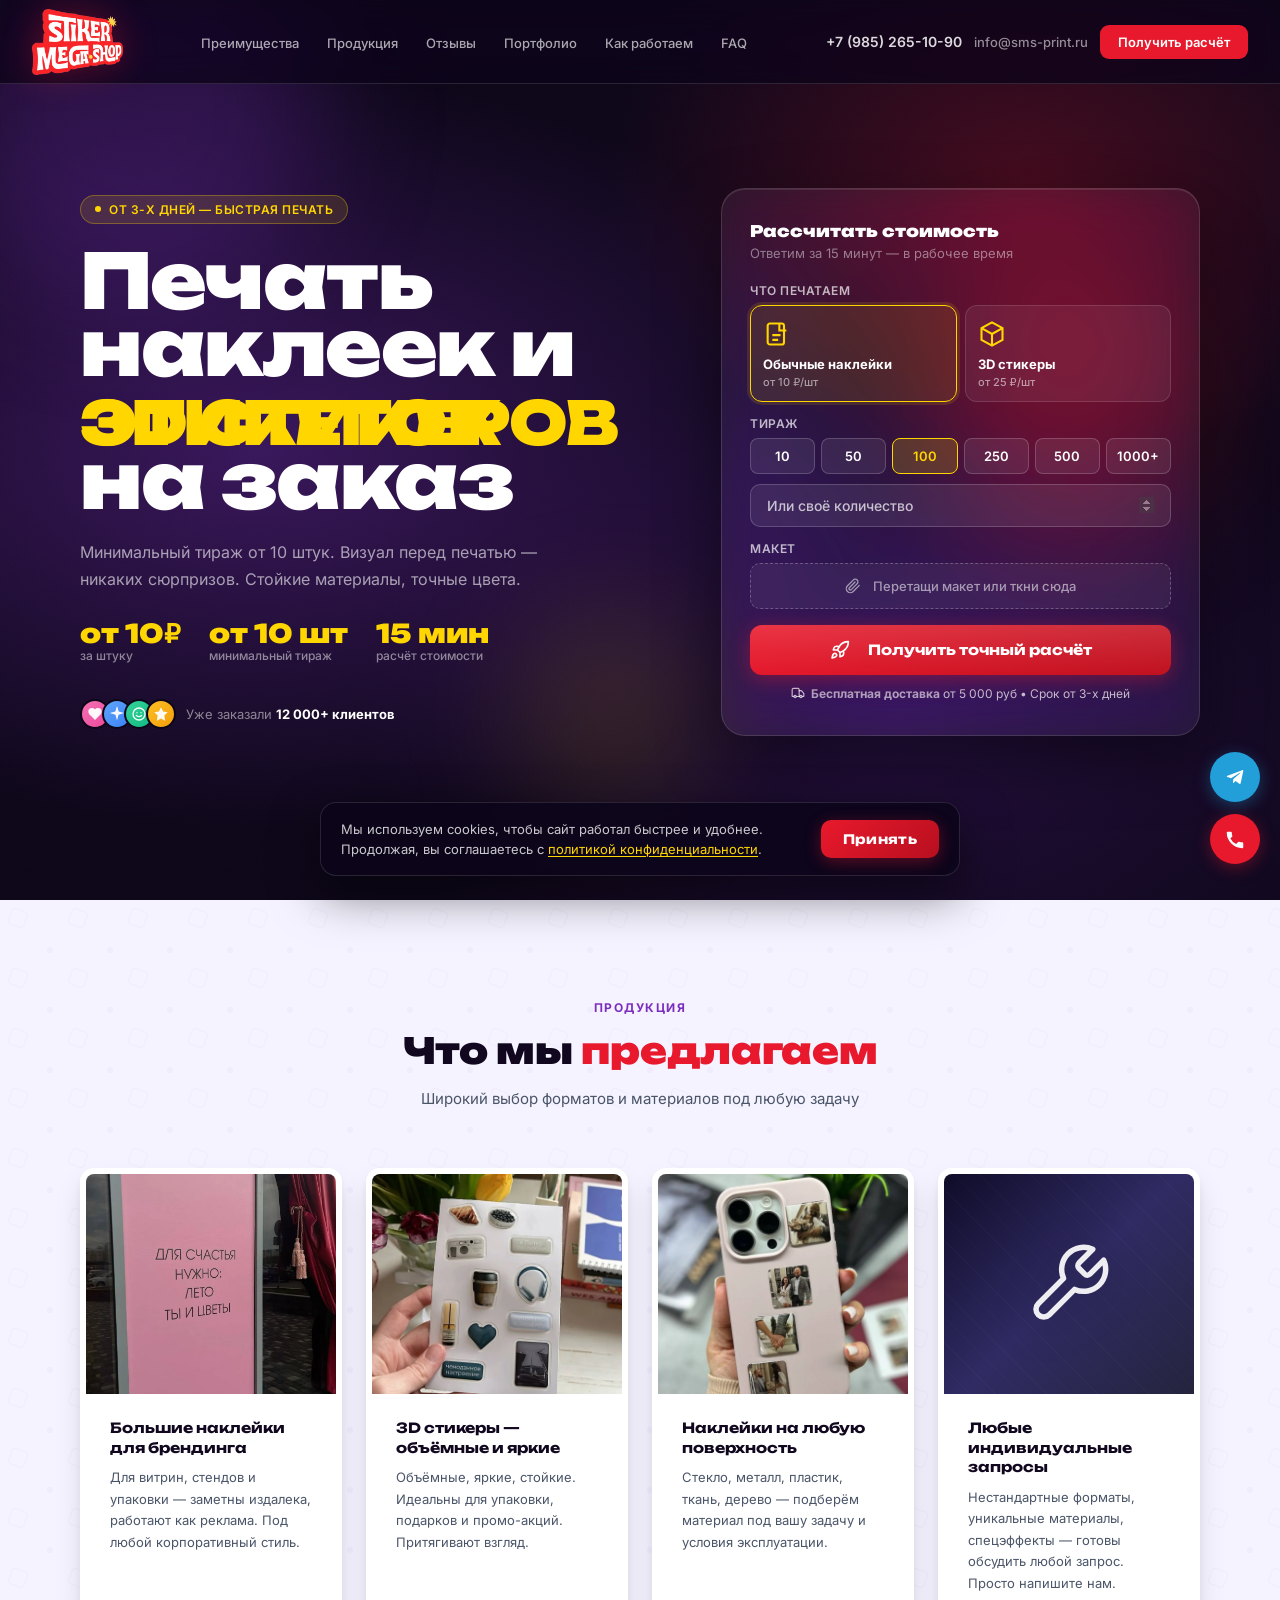
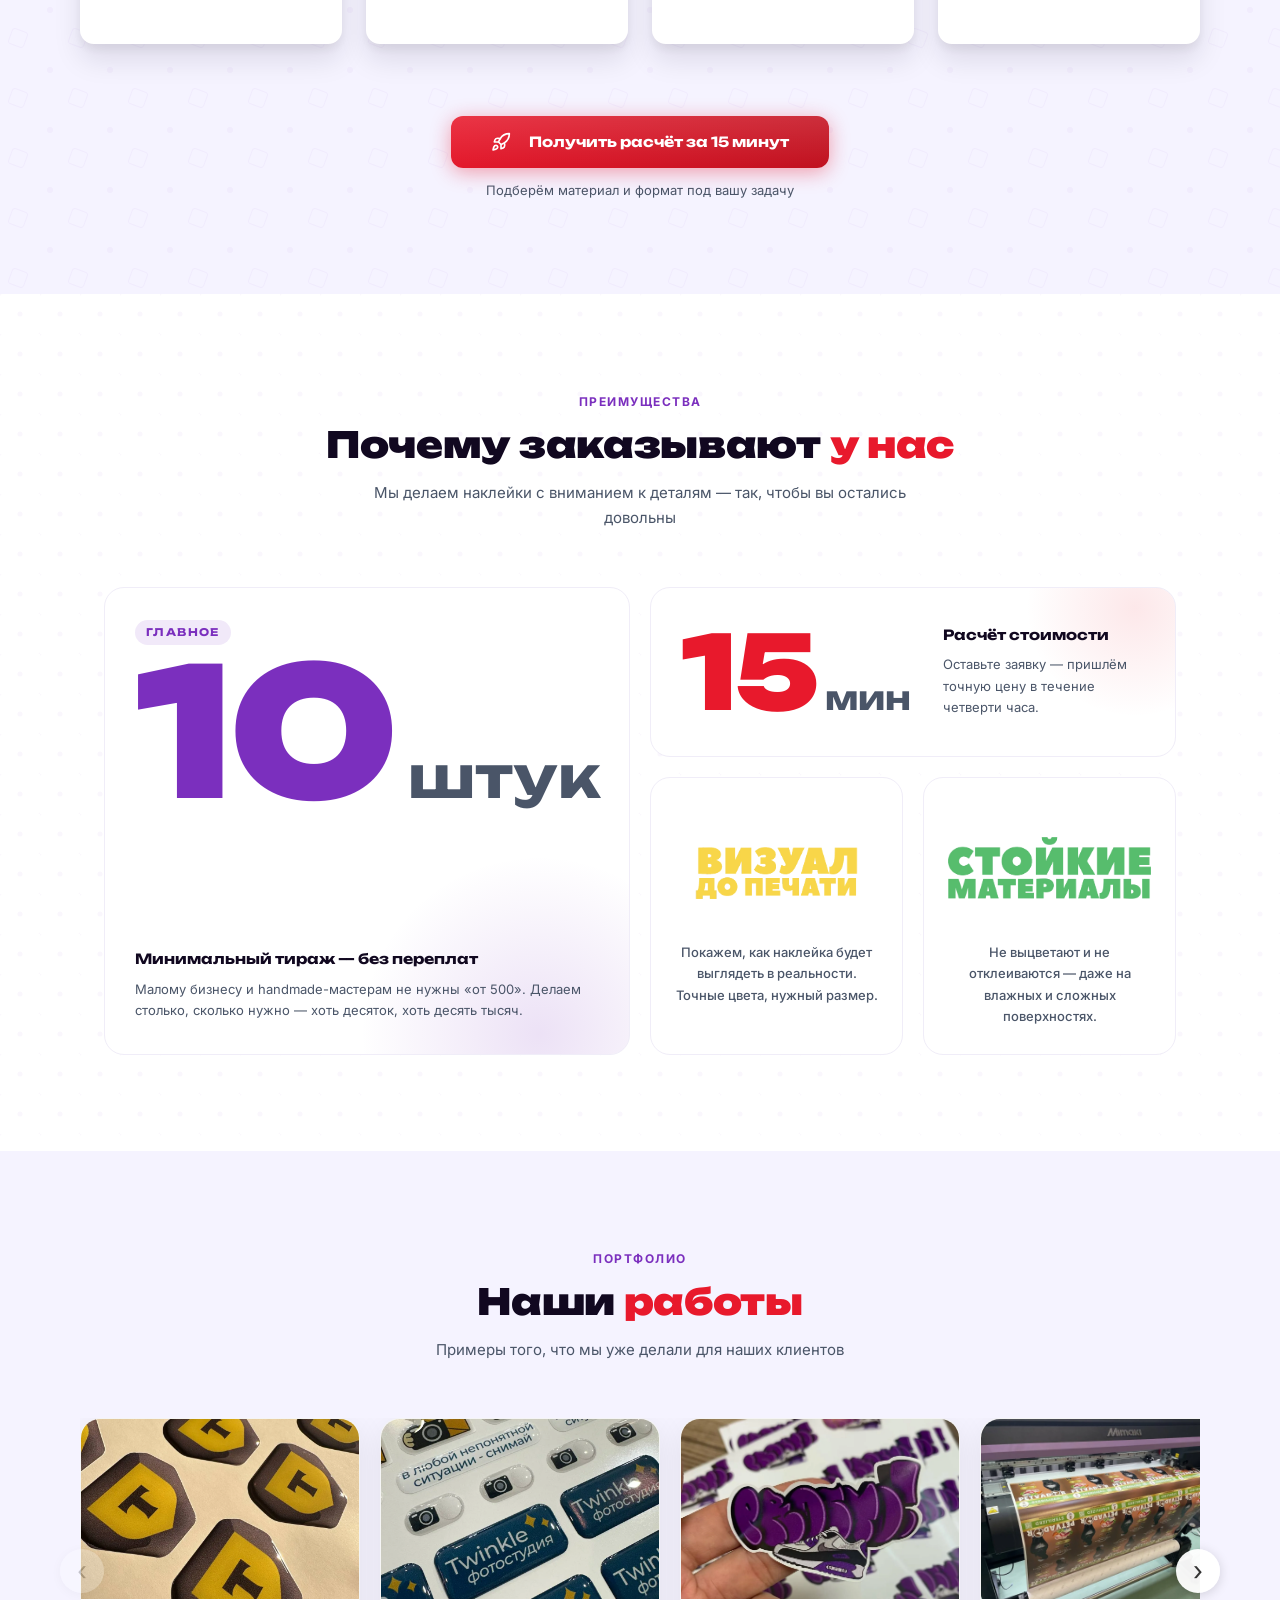
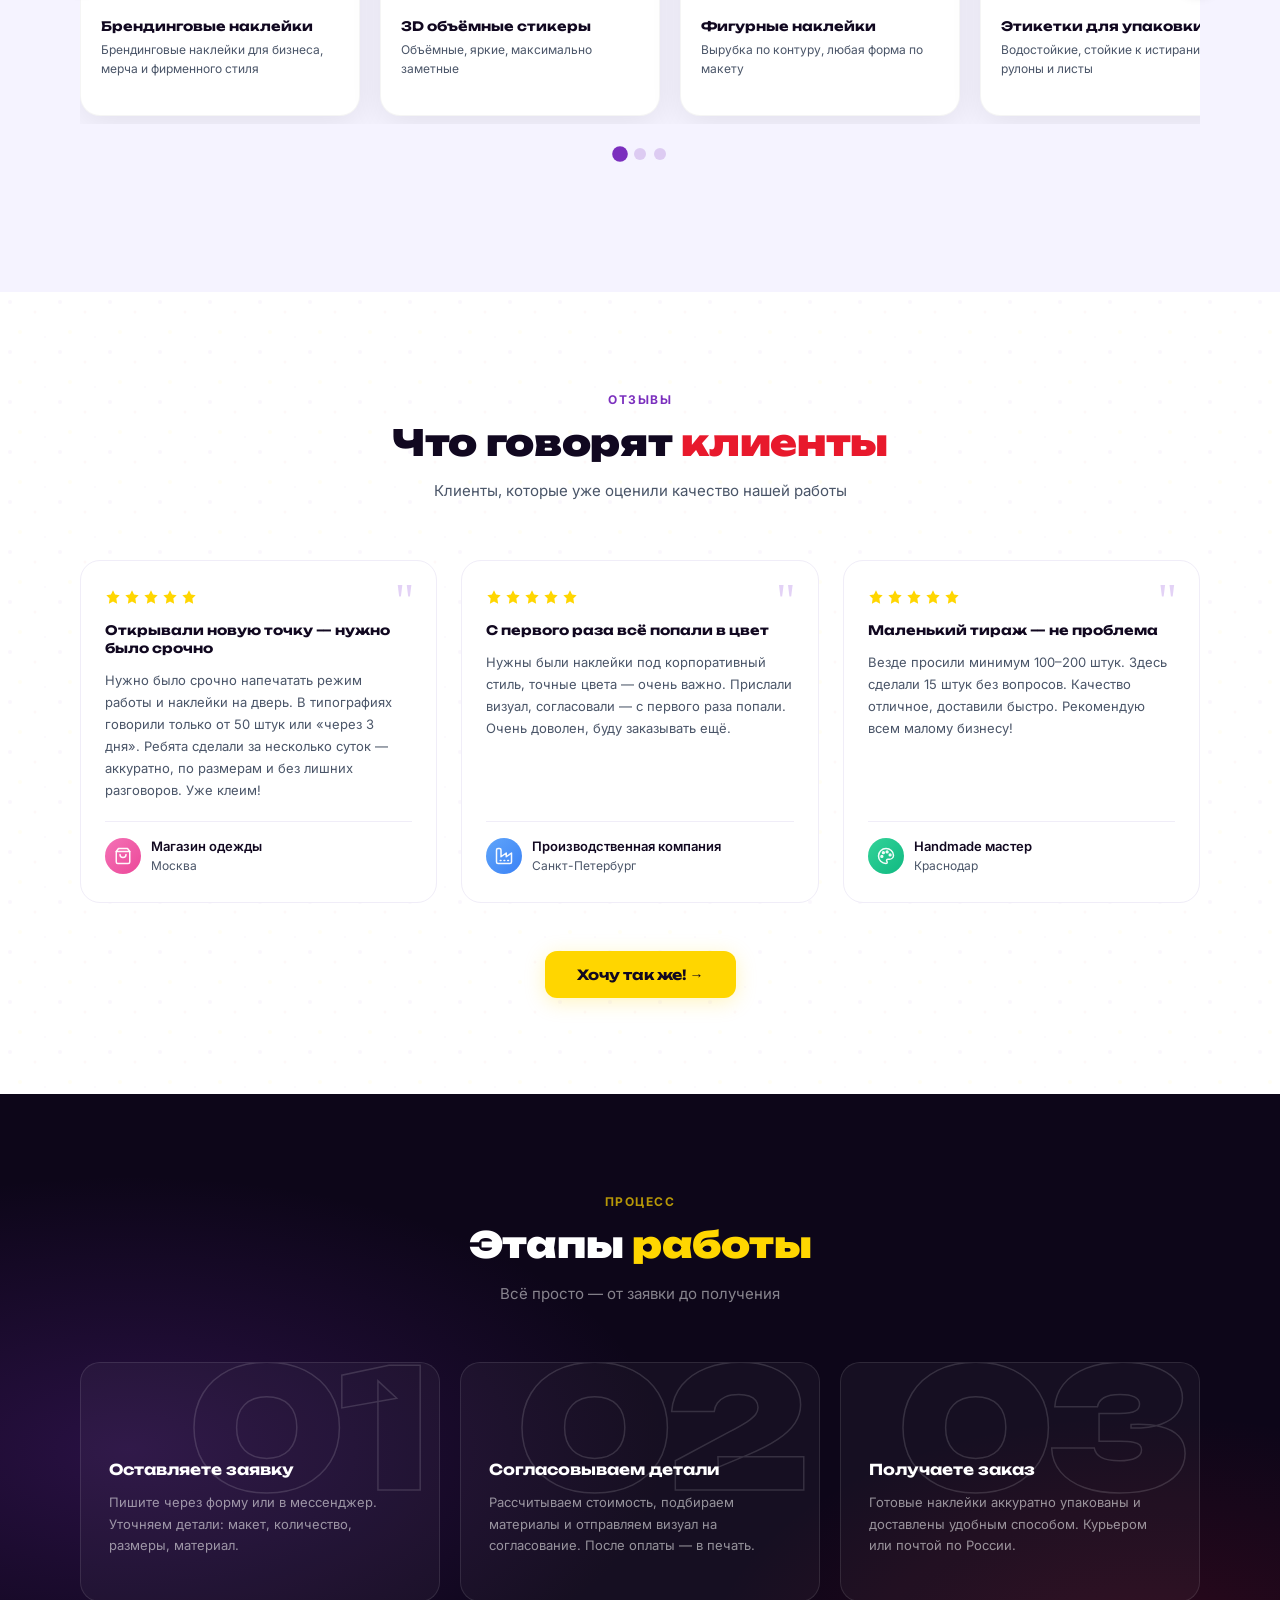
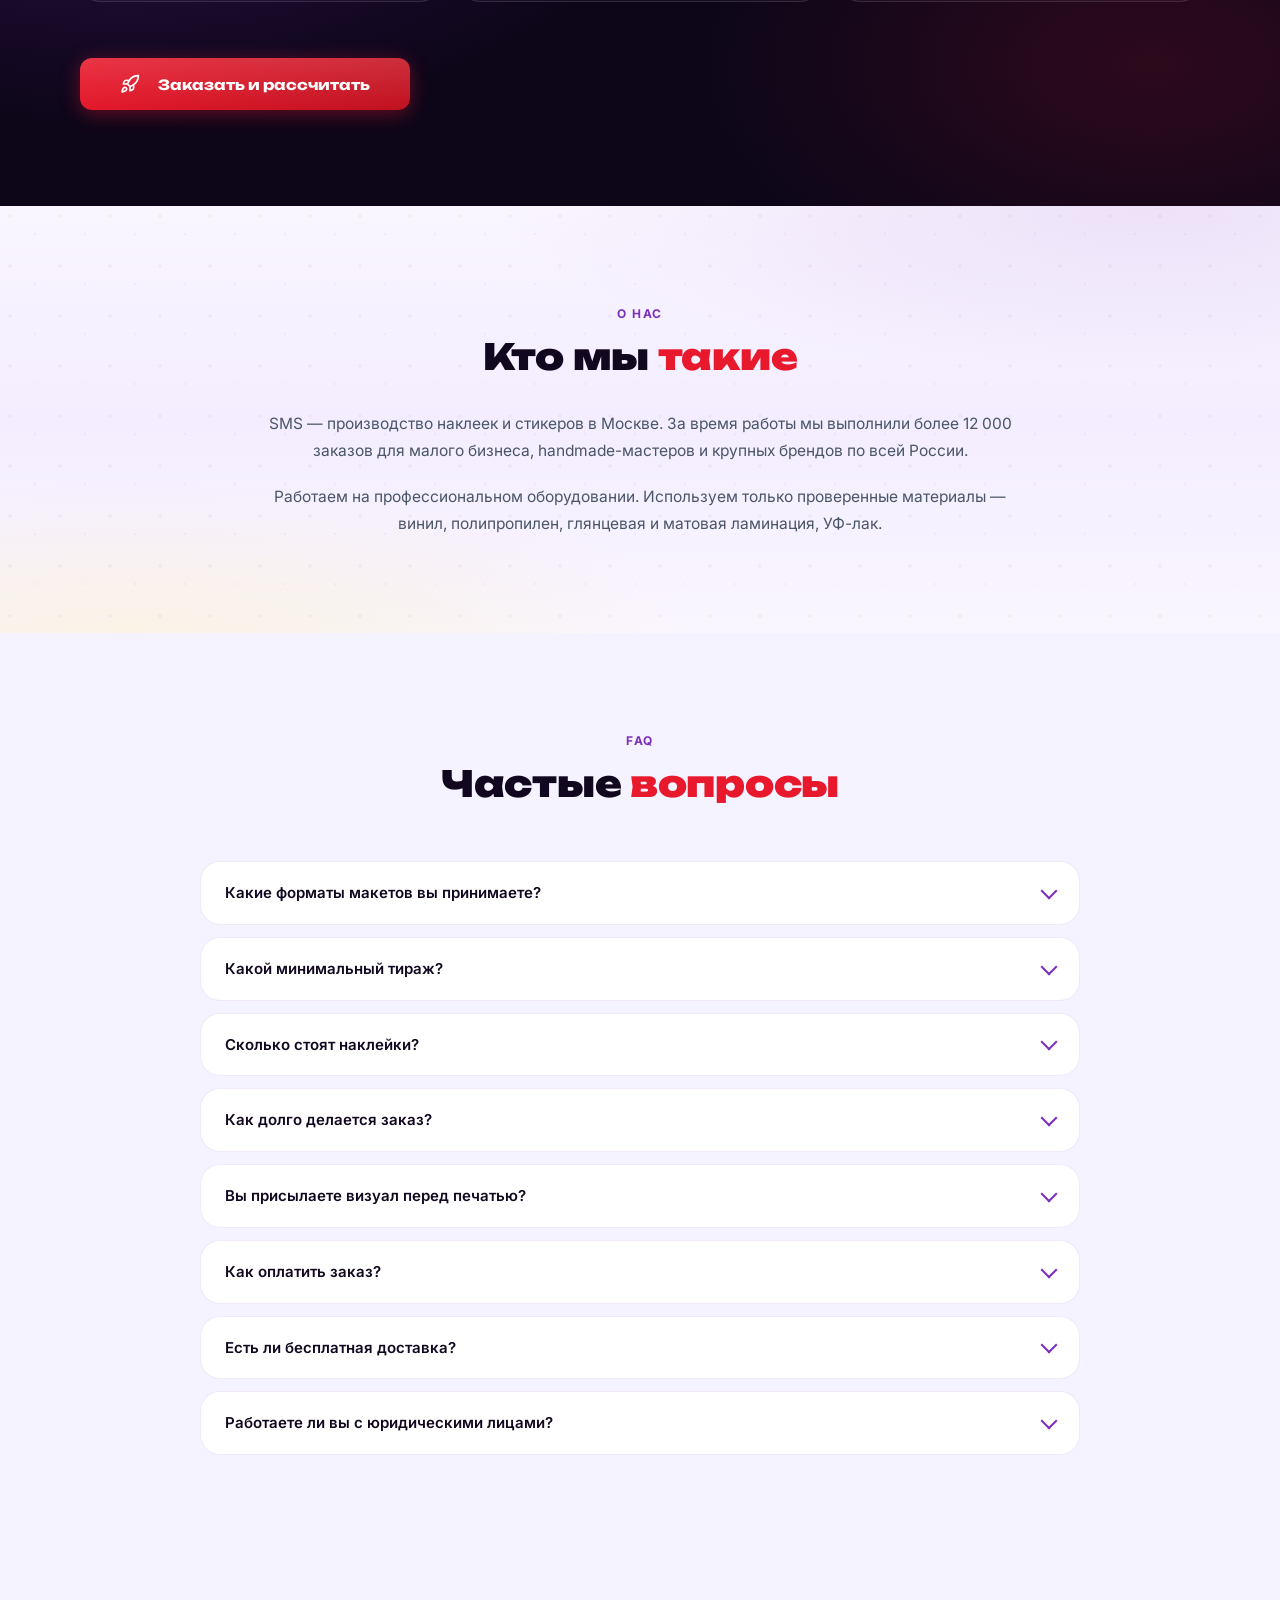
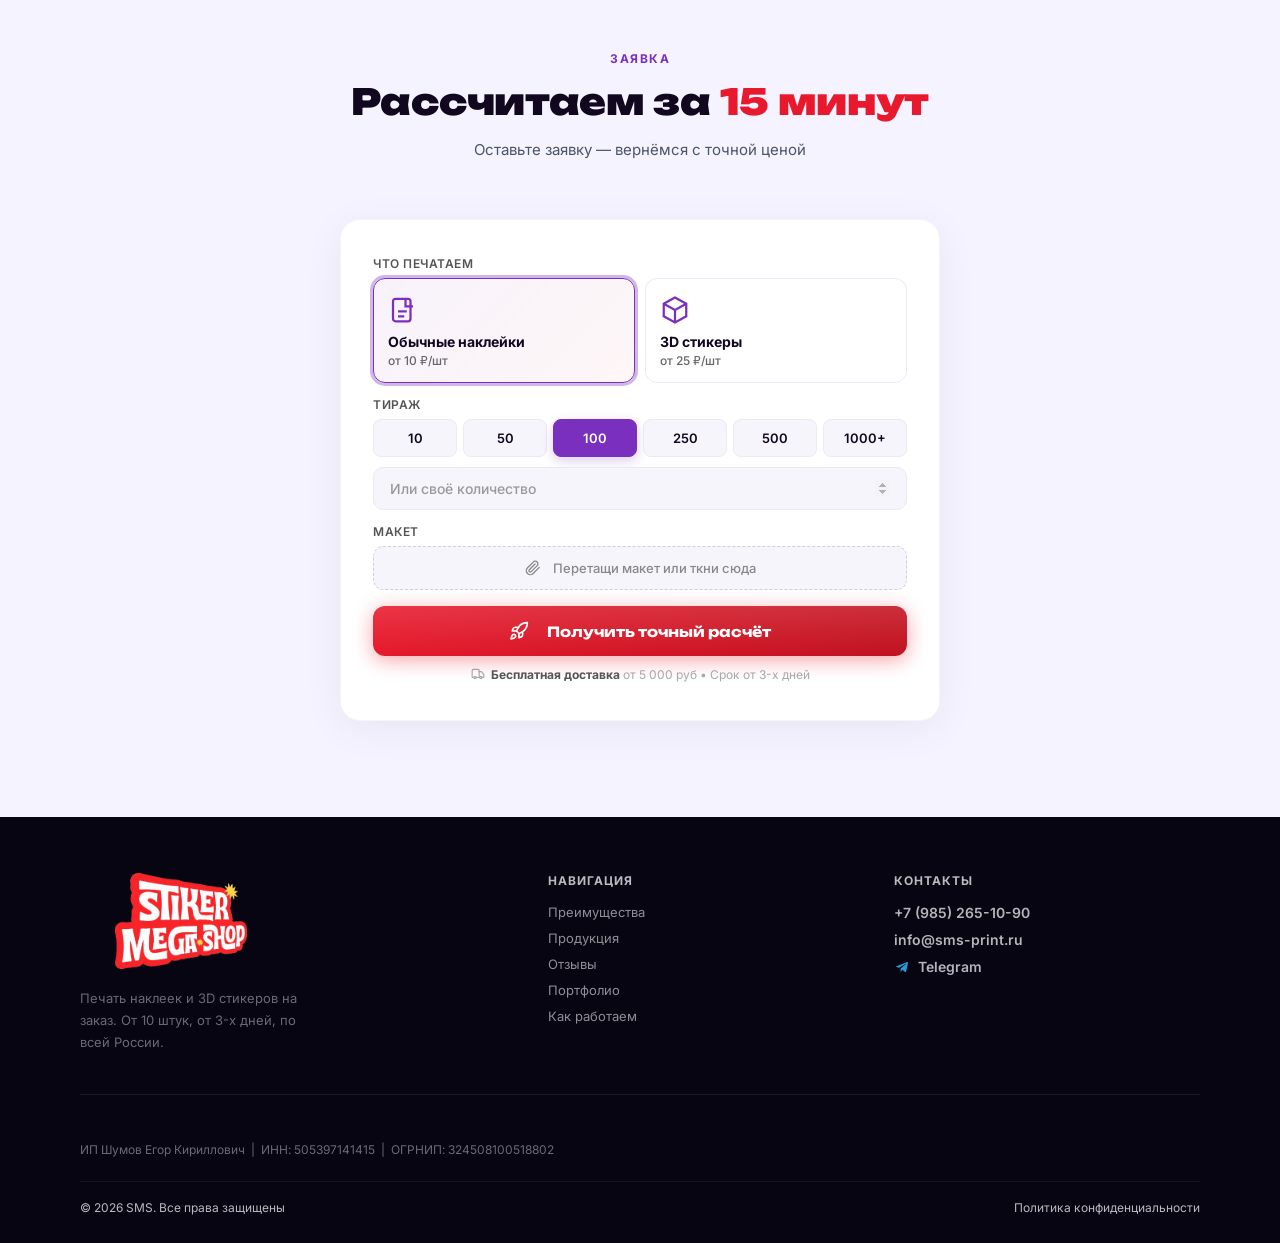
==== index.html @ 2a18baa5 "Switch CTA shimmer to a visible diagonal shine sweep Background-position pulsing was too subtle on r" ====
<!DOCTYPE html>
<html lang="ru">
<head>
<meta charset="UTF-8">
<meta name="viewport" content="width=device-width, initial-scale=1.0">
<title>SMS — Печать наклеек и 3D стикеров на заказ от 10 штук</title>
<meta name="description" content="Печать наклеек и 3D стикеров на заказ от 10 штук. От 10 руб за штуку, от 3-х дней. Визуал перед печатью, бесплатная доставка от 5000 руб. Получите расчёт за 15 минут!">
<meta name="keywords" content="печать наклеек, 3D стикеры на заказ, наклейки от 10 штук, изготовление наклеек, стикеры печать">
<meta property="og:title" content="SMS — Печать наклеек и 3D стикеров на заказ">
<meta property="og:description" content="Наклейки и 3D стикеры на заказ от 10 штук. От 10 руб/шт, от 3 дней. Расчёт за 15 минут!">
<meta property="og:type" content="website">

<!-- TODO: replace canonical / og:url / og:image domain when the production domain is set (audit ВАЖНО #8) -->
<link rel="canonical" href="https://sweet-madeleine-copy.vercel.app/">
<meta property="og:url" content="https://sweet-madeleine-copy.vercel.app/">
<meta property="og:image" content="https://sweet-madeleine-copy.vercel.app/images/og-preview.jpg">
<meta property="og:image:width" content="1200">
<meta property="og:image:height" content="630">
<meta name="twitter:card" content="summary_large_image">
<meta name="twitter:title" content="SMS — Печать наклеек и 3D стикеров на заказ">
<meta name="twitter:description" content="Наклейки от 10 штук, от 10₽, от 3 дней. Расчёт за 15 минут!">
<meta name="twitter:image" content="https://sweet-madeleine-copy.vercel.app/images/og-preview.jpg">

<!-- TODO: paste real Яндекс.Метрика counter snippet here (audit ЖЕЛАТЕЛЬНО #10) — register at https://metrika.yandex.ru and configure goals: form submit, tel click, Telegram click -->

<script type="application/ld+json">
{
  "@context": "https://schema.org",
  "@type": "LocalBusiness",
  "name": "SMS — Печать наклеек и 3D стикеров",
  "description": "Печать наклеек и 3D стикеров на заказ от 10 штук. От 10 руб/шт, от 3 дней.",
  "telephone": "+79852651090",
  "email": "info@sms-print.ru",
  "url": "https://sweet-madeleine-copy.vercel.app/",
  "priceRange": "от 10₽",
  "areaServed": "RU",
  "hasOfferCatalog": {
    "@type": "OfferCatalog",
    "name": "Наклейки и стикеры",
    "itemListElement": [
      {"@type": "Offer", "itemOffered": {"@type": "Service", "name": "Печать обычных наклеек"}},
      {"@type": "Offer", "itemOffered": {"@type": "Service", "name": "Печать 3D стикеров"}}
    ]
  }
}
</script>
<link rel="preload" href="fonts/unbounded-900-cyrillic.woff2" as="font" type="font/woff2" crossorigin>
<link rel="preload" href="fonts/inter-400-cyrillic.woff2" as="font" type="font/woff2" crossorigin>
<link rel="preload" href="images/sms-logo-1.webp" as="image" fetchpriority="high">
<style>@font-face{font-family:'Inter';font-style:normal;font-weight:400;font-display:swap;src:url(fonts/inter-400-cyrillic.woff2) format('woff2');unicode-range:U+0301,U+0400-045F,U+0490-0491,U+04B0-04B1,U+2116}@font-face{font-family:'Inter';font-style:normal;font-weight:400;font-display:swap;src:url(fonts/inter-400-latin.woff2) format('woff2');unicode-range:U+0000-00FF,U+0131,U+0152-0153,U+02BB-02BC,U+02C6,U+02DA,U+02DC,U+0304,U+0308,U+0329,U+2000-206F,U+20AC,U+2122,U+2191,U+2193,U+2212,U+2215,U+FEFF,U+FFFD}@font-face{font-family:'Inter';font-style:normal;font-weight:500;font-display:swap;src:url(fonts/inter-500-cyrillic.woff2) format('woff2');unicode-range:U+0301,U+0400-045F,U+0490-0491,U+04B0-04B1,U+2116}@font-face{font-family:'Inter';font-style:normal;font-weight:500;font-display:swap;src:url(fonts/inter-500-latin.woff2) format('woff2');unicode-range:U+0000-00FF,U+0131,U+0152-0153,U+02BB-02BC,U+02C6,U+02DA,U+02DC,U+0304,U+0308,U+0329,U+2000-206F,U+20AC,U+2122,U+2191,U+2193,U+2212,U+2215,U+FEFF,U+FFFD}@font-face{font-family:'Inter';font-style:normal;font-weight:600;font-display:swap;src:url(fonts/inter-600-cyrillic.woff2) format('woff2');unicode-range:U+0301,U+0400-045F,U+0490-0491,U+04B0-04B1,U+2116}@font-face{font-family:'Inter';font-style:normal;font-weight:600;font-display:swap;src:url(fonts/inter-600-latin.woff2) format('woff2');unicode-range:U+0000-00FF,U+0131,U+0152-0153,U+02BB-02BC,U+02C6,U+02DA,U+02DC,U+0304,U+0308,U+0329,U+2000-206F,U+20AC,U+2122,U+2191,U+2193,U+2212,U+2215,U+FEFF,U+FFFD}@font-face{font-family:'Inter';font-style:normal;font-weight:700;font-display:swap;src:url(fonts/inter-700-cyrillic.woff2) format('woff2');unicode-range:U+0301,U+0400-045F,U+0490-0491,U+04B0-04B1,U+2116}@font-face{font-family:'Inter';font-style:normal;font-weight:700;font-display:swap;src:url(fonts/inter-700-latin.woff2) format('woff2');unicode-range:U+0000-00FF,U+0131,U+0152-0153,U+02BB-02BC,U+02C6,U+02DA,U+02DC,U+0304,U+0308,U+0329,U+2000-206F,U+20AC,U+2122,U+2191,U+2193,U+2212,U+2215,U+FEFF,U+FFFD}@font-face{font-family:'Unbounded';font-style:normal;font-weight:400;font-display:swap;src:url(fonts/unbounded-400-cyrillic.woff2) format('woff2');unicode-range:U+0301,U+0400-045F,U+0490-0491,U+04B0-04B1,U+2116}@font-face{font-family:'Unbounded';font-style:normal;font-weight:400;font-display:swap;src:url(fonts/unbounded-400-latin.woff2) format('woff2');unicode-range:U+0000-00FF,U+0131,U+0152-0153,U+02BB-02BC,U+02C6,U+02DA,U+02DC,U+0304,U+0308,U+0329,U+2000-206F,U+20AC,U+2122,U+2191,U+2193,U+2212,U+2215,U+FEFF,U+FFFD}@font-face{font-family:'Unbounded';font-style:normal;font-weight:700;font-display:swap;src:url(fonts/unbounded-700-cyrillic.woff2) format('woff2');unicode-range:U+0301,U+0400-045F,U+0490-0491,U+04B0-04B1,U+2116}@font-face{font-family:'Unbounded';font-style:normal;font-weight:700;font-display:swap;src:url(fonts/unbounded-700-latin.woff2) format('woff2');unicode-range:U+0000-00FF,U+0131,U+0152-0153,U+02BB-02BC,U+02C6,U+02DA,U+02DC,U+0304,U+0308,U+0329,U+2000-206F,U+20AC,U+2122,U+2191,U+2193,U+2212,U+2215,U+FEFF,U+FFFD}@font-face{font-family:'Unbounded';font-style:normal;font-weight:900;font-display:swap;src:url(fonts/unbounded-900-cyrillic.woff2) format('woff2');unicode-range:U+0301,U+0400-045F,U+0490-0491,U+04B0-04B1,U+2116}@font-face{font-family:'Unbounded';font-style:normal;font-weight:900;font-display:swap;src:url(fonts/unbounded-900-latin.woff2) format('woff2');unicode-range:U+0000-00FF,U+0131,U+0152-0153,U+02BB-02BC,U+02C6,U+02DA,U+02DC,U+0304,U+0308,U+0329,U+2000-206F,U+20AC,U+2122,U+2191,U+2193,U+2212,U+2215,U+FEFF,U+FFFD}:root{--red:#E8192C;--red-dark:#b80f1f;--purple:#7B2FBE;--purple-light:#9B5FDE;--purple-glow:rgba(123,47,190,0.35);--yellow:#FFD600;--yellow-glow:rgba(255,214,0,0.25);--bg-dark:#0d0619;--bg-purple:#1a0a2e;--bg-card:rgba(255,255,255,0.055);--border:rgba(255,255,255,0.12);--white:#ffffff;--gray-bg:#f5f3ff;--text-dark:#110820;--text-muted:#4a5568;--radius-card:20px;--radius-btn:12px;--shadow-card:0 8px 32px rgba(0,0,0,0.08);--shadow-hover:0 20px 48px rgba(123,47,190,0.18);--transition:0.25s cubic-bezier(.4,0,.2,1);}*,*::before,*::after{margin:0;padding:0;box-sizing:border-box;}html{scroll-behavior:smooth;font-size:16px;}body{font-family:'Inter',system-ui,-apple-system,sans-serif;background:var(--white);color:var(--text-dark);overflow-x:hidden;-webkit-font-smoothing:antialiased;}img,svg{display:block;max-width:100%;}button,select,input{font-family:inherit;}a{color:inherit;text-decoration:none;}::-webkit-scrollbar{width:6px;}::-webkit-scrollbar-track{background:var(--bg-dark);}::-webkit-scrollbar-thumb{background:var(--purple);border-radius:3px;}.nav{position:fixed;top:0;left:0;right:0;z-index:1000;display:flex;align-items:center;justify-content:space-between;gap:16px;padding:0 32px;height:84px;background:rgba(13,6,25,0.82);backdrop-filter:blur(16px) saturate(180%);-webkit-backdrop-filter:blur(16px) saturate(180%);border-bottom:1px solid var(--border);transition:background var(--transition),box-shadow var(--transition);}.nav.scrolled{background:rgba(13,6,25,0.97);box-shadow:0 1px 0 rgba(255,255,255,0.06);}.nav-logo{display:flex;align-items:center;gap:8px;text-decoration:none;flex-shrink:0;}.nav-logo-img{height:66px;width:auto;display:block;filter:drop-shadow(0 0 18px rgba(232,25,44,0.35));}.nav-logo-sub{color:rgba(255,255,255,0.45);font-size:12px;font-weight:500;letter-spacing:0.5px;white-space:nowrap;}.footer-logo-img{height:96px;width:auto;display:block;transform:translateX(-19px);}.nav-links{display:flex;gap:4px;list-style:none;}.nav-links a{color:rgba(255,255,255,0.65);font-size:13px;font-weight:500;padding:6px 12px;border-radius:8px;transition:color var(--transition),background var(--transition);}.nav-links a:hover{color:#fff;background:rgba(255,255,255,0.07);}.nav-right{display:flex;align-items:center;gap:12px;flex-shrink:0;}.nav-phone{color:rgba(255,255,255,0.85);font-size:14px;font-weight:600;transition:color var(--transition);}.nav-phone:hover{color:var(--yellow);}.nav-email{color:rgba(255,255,255,0.55);font-size:13px;font-weight:500;transition:color var(--transition);}.nav-email:hover{color:rgba(255,255,255,0.85);}.nav-cta{background:var(--red);color:#fff;border:none;padding:9px 18px;border-radius:9px;font-size:13px;font-weight:600;cursor:pointer;white-space:nowrap;transition:background var(--transition),transform var(--transition),box-shadow var(--transition);box-shadow:0 0 0 rgba(232,25,44,0);}.nav-cta:hover{background:var(--red-dark);transform:translateY(-1px);box-shadow:0 4px 16px rgba(232,25,44,0.4);}.burger{display:none;flex-direction:column;gap:5px;cursor:pointer;background:none;border:none;padding:6px;border-radius:8px;}.burger span{display:block;width:22px;height:2px;background:rgba(255,255,255,0.85);border-radius:2px;transition:var(--transition);}.burger.open span:nth-child(1){transform:translateY(7px) rotate(45deg);}.burger.open span:nth-child(2){opacity:0;}.burger.open span:nth-child(3){transform:translateY(-7px) rotate(-45deg);}.hero{position:relative;min-height:100vh;background:var(--bg-dark);padding:96px 24px 72px;display:flex;align-items:center;overflow:hidden;color-scheme:dark;}.hero-mesh{position:absolute;inset:0;background:radial-gradient(ellipse 70% 60% at 20% 50%,rgba(123,47,190,0.4) 0%,transparent 70%),radial-gradient(ellipse 50% 50% at 80% 20%,rgba(232,25,44,0.25) 0%,transparent 65%),radial-gradient(ellipse 60% 55% at 70% 80%,rgba(74,26,122,0.35) 0%,transparent 70%);z-index:0;}.hero-orb{position:absolute;border-radius:50%;filter:blur(60px);pointer-events:none;z-index:0;animation:orbFloat 8s ease-in-out infinite;}.hero-orb-1{width:380px;height:380px;background:rgba(123,47,190,0.28);top:-80px;left:-60px;animation-delay:0s;}.hero-orb-2{width:280px;height:280px;background:rgba(232,25,44,0.2);top:30%;right:5%;animation-delay:3s;}.hero-orb-3{width:200px;height:200px;background:rgba(255,214,0,0.12);bottom:10%;left:40%;animation-delay:5s;}@keyframes orbFloat{0%,100%{transform:translateY(0) scale(1);}50%{transform:translateY(-24px) scale(1.05);}}.hero::after{content:'';position:absolute;inset:0;background-image:url("data:image/svg+xml,%3Csvg viewBox='0 0 256 256' xmlns='http://www.w3.org/2000/svg'%3E%3Cfilter id='noise'%3E%3CfeTurbulence type='fractalNoise' baseFrequency='0.9' numOctaves='4' stitchTiles='stitch'/%3E%3C/filter%3E%3Crect width='100%25' height='100%25' filter='url(%23noise)' opacity='0.04'/%3E%3C/svg%3E");background-size:200px 200px;pointer-events:none;z-index:1;opacity:0.4;}.hero-inner{position:relative;z-index:2;max-width:1120px;margin:0 auto;width:100%;display:grid;grid-template-columns:minmax(0,1.1fr) minmax(420px,0.9fr);gap:56px;align-items:center;}.hero-eyebrow{display:inline-flex;align-items:center;gap:8px;background:rgba(255,214,0,0.12);border:1px solid rgba(255,214,0,0.3);color:var(--yellow);font-size:12px;font-weight:600;padding:6px 14px;border-radius:50px;margin-bottom:24px;letter-spacing:0.5px;text-transform:uppercase;}.hero-eyebrow .dot{width:6px;height:6px;background:var(--yellow);border-radius:50%;animation:pulse 2s ease-in-out infinite;}@keyframes pulse{0%,100%{box-shadow:0 0 0 0 rgba(255,214,0,0.5);}50%{box-shadow:0 0 0 6px rgba(255,214,0,0);}}.hero h1{font-family:'Unbounded','Arial Black',sans-serif;font-size:clamp(38px,6.2vw,76px);font-weight:900;color:#fff;line-height:0.88;margin-bottom:24px;letter-spacing:-1.5px;}.hero h1 em{font-style:normal;color:var(--yellow);}.hero-rotator{display:inline-grid;vertical-align:bottom;max-width:100%;line-height:0.85;font-size:clamp(34px,5.2vw,60px);}.hero-rotator--accent{color:var(--yellow);text-transform:uppercase;}.hero-rotator__word{grid-area:1 / 1;opacity:0;transform:translateY(0.45em);transition:opacity 0.45s ease,transform 0.55s cubic-bezier(.2,.7,.2,1);white-space:nowrap;will-change:transform,opacity;}.hero-rotator__word.is-active{opacity:1;transform:translateY(0);}.hero-rotator__word.is-leaving{opacity:0;transform:translateY(-0.45em);}@media (prefers-reduced-motion:reduce){.hero-rotator__word{transition:none;}}.hero-sub{color:rgba(255,255,255,0.6);font-size:16px;line-height:1.65;margin-bottom:28px;max-width:480px;}.hero-stats{display:flex;gap:28px;margin-bottom:36px;flex-wrap:wrap;}.hero-stat{display:flex;flex-direction:column;gap:2px;}.hero-stat-val{font-family:'Unbounded','Arial Black',sans-serif;font-size:26px;font-weight:900;color:var(--yellow);line-height:1;}.hero-stat-label{font-size:12px;color:rgba(255,255,255,0.5);font-weight:500;}.hero-trust{display:flex;align-items:center;gap:10px;color:rgba(255,255,255,0.5);font-size:13px;}.hero-avatars{display:flex;}.hero-avatar{width:30px;height:30px;border-radius:50%;border:2px solid var(--bg-dark);margin-left:-8px;display:flex;align-items:center;justify-content:center;font-size:13px;flex-shrink:0;}.hero-avatars .hero-avatar:first-child{margin-left:0;}.av-1{background:linear-gradient(135deg,#f472b6,#ec4899);}.av-2{background:linear-gradient(135deg,#60a5fa,#3b82f6);}.av-3{background:linear-gradient(135deg,#34d399,#10b981);}.av-4{background:linear-gradient(135deg,#fbbf24,#f59e0b);}.hero-form-wrap{background:rgba(255,255,255,0.06);border:1px solid rgba(255,255,255,0.13);border-radius:24px;padding:32px 28px;backdrop-filter:blur(20px) saturate(180%);-webkit-backdrop-filter:blur(20px) saturate(180%);box-shadow:0 24px 64px rgba(0,0,0,0.4),inset 0 1px 0 rgba(255,255,255,0.1);color-scheme:dark;}.hero-form-title{font-family:'Unbounded','Arial Black',sans-serif;font-size:16px;font-weight:800;color:#fff;margin-bottom:4px;}.hero-form-sub{font-size:13px;color:rgba(255,255,255,0.45);margin-bottom:22px;}.form-field{margin-bottom:14px;}.form-field label{display:block;color:rgba(255,255,255,0.7);font-size:12px;font-weight:600;letter-spacing:0.5px;text-transform:uppercase;margin-bottom:7px;}.form-field select,.form-field input[type="number"]{width:100%;background:rgba(255,255,255,0.08);border:1px solid rgba(255,255,255,0.18);color:#fff;-webkit-text-fill-color:#fff;padding:12px 16px;border-radius:10px;font-size:14px;font-weight:500;outline:none;transition:border var(--transition),background var(--transition),box-shadow var(--transition);appearance:none;-webkit-appearance:none;}.form-field select::placeholder,.form-field input[type="number"]::placeholder{color:rgba(255,255,255,0.72);-webkit-text-fill-color:rgba(255,255,255,0.72);opacity:1;}.form-field select:focus,.form-field input:focus{border-color:var(--yellow);background:rgba(255,214,0,0.07);box-shadow:0 0 0 3px rgba(255,214,0,0.12);}.form-field select option{background:#1a0a2e;color:#fff;}input[type="number"]::-webkit-inner-spin-button{opacity:0.4;}.upload-zone{width:100%;background:rgba(255,255,255,0.05);border:1.5px dashed rgba(255,255,255,0.25);color:rgba(255,255,255,0.55);padding:13px 16px;border-radius:10px;font-size:13px;font-weight:500;cursor:pointer;transition:all var(--transition);display:flex;align-items:center;justify-content:center;gap:8px;}.upload-zone:hover{border-color:var(--yellow);color:var(--yellow);background:rgba(255,214,0,0.06);}.upload-zone.has-file{border-color:#4ade80;color:#4ade80;background:rgba(74,222,128,0.07);border-style:solid;}.btn-cta{display:flex;align-items:center;justify-content:center;gap:8px;width:100%;background:linear-gradient(135deg,var(--red) 0%,#c0111f 100%);color:#fff;border:none;padding:15px 24px;border-radius:var(--radius-btn);font-family:'Unbounded','Arial Black',sans-serif;font-size:14px;font-weight:700;cursor:pointer;margin-top:16px;transition:transform var(--transition),box-shadow var(--transition),filter var(--transition);box-shadow:0 4px 20px rgba(232,25,44,0.4);letter-spacing:0;position:relative;overflow:hidden;}.btn-cta::after{content:'';position:absolute;inset:0;background:linear-gradient(to bottom,rgba(255,255,255,0.12),transparent);pointer-events:none;}.btn-cta:hover{transform:translateY(-2px);box-shadow:0 8px 28px rgba(232,25,44,0.5);filter:brightness(1.05);}.btn-cta:active{transform:translateY(0);}.form-note{text-align:center;color:rgba(255,255,255,0.72);font-size:12px;margin-top:10px;line-height:1.5;}.form-note strong{color:rgba(255,255,255,0.6);}@media (max-width:860px){.nav-links{display:none;}.burger{display:flex;}.nav-links.open{display:flex;flex-direction:column;position:fixed;top:84px;left:0;right:0;background:rgba(13,6,25,0.98);padding:20px 24px 28px;gap:4px;z-index:999;border-top:1px solid var(--border);}.nav-links.open a{padding:10px 14px;border-radius:10px;display:block;font-size:15px;}.nav-mobile-contacts{display:flex !important;flex-direction:column;gap:6px;margin-top:12px;padding-top:16px;border-top:1px solid rgba(255,255,255,0.1);}.nav-mobile-contacts a{color:rgba(255,255,255,0.7) !important;font-size:14px !important;font-weight:600;padding:8px 14px !important;}.nav-mobile-contacts a:hover{color:var(--yellow) !important;}.hero-inner{grid-template-columns:1fr;gap:40px;}.hero{padding:88px 24px 56px;min-height:auto;}.hero h1{font-size:clamp(34px,8.5vw,56px);letter-spacing:-1px;}.hero-rotator{font-size:clamp(28px,7.5vw,50px);}.footer-top{grid-template-columns:1fr 1fr;gap:28px;}.footer-brand{grid-column:1 / -1;}}@media (max-width:600px){.nav-phone{display:none;}.nav-email{display:none;}.nav{padding:0 16px;}.nav-cta{padding:8px 14px;font-size:12px;}.hero-stats{gap:20px;}.hero-stat-val{font-size:22px;}.section-wrap{padding:72px 20px;}.offer-section{padding:72px 20px;}.reviews-section{padding:72px 20px;}.steps-section{padding:72px 20px;}.bottom-section{padding:72px 20px;}.portfolio-section{padding:72px 20px;}.bottom-form-card{padding:24px 20px;}.modal-box{padding:28px 20px;}.footer-top{grid-template-columns:1fr;}.footer-bottom{flex-direction:column;text-align:center;}.benefits-grid,.offer-grid,.reviews-grid{display:flex;overflow-x:scroll;overflow-y:hidden;scroll-snap-type:x mandatory;-webkit-overflow-scrolling:touch;overscroll-behavior-x:contain;scrollbar-width:none;margin-inline:-20px;padding-inline:16px;padding-bottom:16px;gap:12px;scroll-padding-left:16px;-webkit-scroll-snap-type:x mandatory;}.benefits-grid::-webkit-scrollbar,.offer-grid::-webkit-scrollbar,.reviews-grid::-webkit-scrollbar{display:none;}.benefits-grid .benefit-card,.offer-grid .offer-card,.reviews-grid .review-card{flex-shrink:0;width:calc(100vw - 52px);scroll-snap-align:start;scroll-snap-stop:always;}.portfolio-card{min-width:calc(100vw - 52px);width:calc(100vw - 52px);scroll-snap-stop:always;scroll-snap-align:start;}.portfolio-carousel{overflow-y:hidden;overscroll-behavior-x:contain;scroll-snap-type:x mandatory;scroll-padding-left:0px;padding-inline:0;}}.carr-btn{position:absolute;top:50%;transform:translateY(-50%);z-index:10;width:44px;height:44px;border-radius:50%;border:none;background:rgba(255,255,255,0.95);box-shadow:0 2px 12px rgba(0,0,0,0.15);font-size:26px;line-height:1;cursor:pointer;display:flex;align-items:center;justify-content:center;color:#333;transition:background 0.2s,transform 0.2s;padding:0;user-select:none;}.carr-btn:hover{background:#fff;transform:translateY(-50%) scale(1.1);}.carr-prev{left:-20px;}.carr-next{right:-20px;}@media (max-width:600px){.carr-btn{width:34px;height:34px;font-size:22px;}.carr-prev{left:4px;}.carr-next{right:4px;}}.section-dots{display:none;}@media (max-width:600px){.section-dots{display:flex;justify-content:center;gap:8px;margin-top:18px;}}.product-cards{display:grid;grid-template-columns:1fr 1fr;gap:8px;}.product-card{background:rgba(255,255,255,0.06);border:1.5px solid rgba(255,255,255,0.13);border-radius:12px;padding:14px 12px 12px;cursor:pointer;text-align:left;transition:background 0.2s,border-color 0.2s,box-shadow 0.2s,transform 0.2s;color:#fff;font-family:inherit;display:block;}.product-card:hover{background:rgba(255,255,255,0.1);border-color:rgba(255,255,255,0.25);transform:translateY(-1px);}.product-card.is-active{background:rgba(255,214,0,0.1);border-color:var(--yellow);box-shadow:0 0 0 3px rgba(255,214,0,0.12);}.product-card__icon{display:block;width:28px;height:28px;color:var(--yellow);margin-bottom:8px;}.product-card__icon svg{width:100%;height:100%;}.product-card__name{font-weight:700;font-size:13px;line-height:1.25;margin-bottom:2px;color:#fff;}.product-card__price{font-size:11px;color:rgba(255,255,255,0.55);font-weight:500;}.qty-chips{display:flex;flex-wrap:wrap;gap:6px;margin-bottom:10px;}.qty-chip{flex:1 1 0;min-width:48px;background:rgba(255,255,255,0.08);border:1px solid rgba(255,255,255,0.18);color:#fff;padding:9px 8px;border-radius:8px;font-size:13px;font-weight:600;cursor:pointer;transition:background 0.2s,border-color 0.2s,color 0.2s;font-family:inherit;}.qty-chip:hover{background:rgba(255,255,255,0.13);}.qty-chip.is-active{background:rgba(255,214,0,0.18);border-color:var(--yellow);color:var(--yellow);}.qty-custom{width:100%;background:rgba(255,255,255,0.06);border:1px solid rgba(255,255,255,0.14);color:#fff;-webkit-text-fill-color:#fff;padding:10px 14px;border-radius:10px;font-size:13px;font-weight:500;outline:none;transition:border 0.2s,background 0.2s;appearance:none;-webkit-appearance:none;}.qty-custom::placeholder{color:rgba(255,255,255,0.4);}.qty-custom:focus{border-color:var(--yellow);background:rgba(255,214,0,0.06);}.price-preview{background:linear-gradient(135deg,rgba(255,214,0,0.06),rgba(123,47,190,0.06));border:1px solid rgba(255,255,255,0.1);border-radius:12px;padding:12px 16px;margin-top:14px;display:flex;align-items:center;justify-content:space-between;gap:12px;}.price-preview__label{font-size:11px;font-weight:600;color:rgba(255,255,255,0.55);letter-spacing:0.4px;text-transform:uppercase;}.price-preview__hint{font-size:10.5px;color:rgba(255,255,255,0.38);margin-top:2px;}.price-preview__value{font-family:'Unbounded','Arial Black',sans-serif;font-size:22px;font-weight:800;color:var(--yellow);line-height:1;text-shadow:0 0 12px rgba(255,214,0,0.25);transition:transform 0.18s;}.price-preview__value.is-bump{transform:scale(1.08);}.upload-zone{padding:14px 16px;}.btn-cta,.nav-cta{position:relative;overflow:hidden;isolation:isolate;}.btn-cta::before,.nav-cta::before{content:"";position:absolute;top:-50%;left:-75%;width:50%;height:200%;background:linear-gradient(100deg,transparent 0%,rgba(255,255,255,0) 30%,rgba(255,255,255,0.55) 50%,rgba(255,255,255,0) 70%,transparent 100%);transform:skewX(-22deg);pointer-events:none;z-index:1;animation:ctaSweep 2.6s ease-in-out infinite;}.btn-cta:hover::before,.nav-cta:hover::before{animation-duration:1.3s;}@keyframes ctaSweep{0%{left:-75%;opacity:0;}10%{opacity:1;}50%{left:120%;opacity:1;}51%,100%{opacity:0;}}@media (prefers-reduced-motion:reduce){.btn-cta::before,.nav-cta::before{display:none;}}</style>
<link rel="preload" href="styles.css" as="style" onload="this.onload=null;this.rel='stylesheet'">
<noscript><link rel="stylesheet" href="styles.css"></noscript>
</head>
<body>
<canvas id="spotlight" aria-hidden="true"></canvas>

<!-- ══════════════════ NAVBAR ══════════════════ -->
<nav class="nav" id="mainNav">
  <a href="#" class="nav-logo">
    <img src="images/sms-logo-1.webp" alt="Sweet Medeleine" class="nav-logo-img" width="661" height="480" fetchpriority="high" decoding="async">
  </a>

  <ul class="nav-links" id="navLinks">
    <li><a href="#benefits">Преимущества</a></li>
    <li><a href="#offer">Продукция</a></li>
    <li><a href="#reviews">Отзывы</a></li>
    <li><a href="#portfolio">Портфолио</a></li>
    <li><a href="#steps">Как работаем</a></li>
    <li><a href="#faq">FAQ</a></li>
    <li class="nav-mobile-contacts" style="display:none">
      <a href="tel:+79852651090">+7 (985) 265-10-90</a>
      <a href="mailto:info@sms-print.ru">info@sms-print.ru</a>
    </li>
  </ul>

  <div class="nav-right">
    <a href="tel:+79852651090" class="nav-phone">+7 (985) 265-10-90</a>
    <!-- TODO: replace info@sms-print.ru with the real corporate email once the domain is registered (audit СРОЧНО #2). Used in 3 places: this nav link, mobile nav and footer. -->
    <a href="mailto:info@sms-print.ru" class="nav-email">info@sms-print.ru</a>
    <button class="nav-cta" onclick="openModal('nav')">Получить расчёт</button>
    <button class="burger" id="burger" aria-label="Меню">
      <span></span><span></span><span></span>
    </button>
  </div>
</nav>

<!-- ══════════════════ HERO ══════════════════ -->
<section class="hero">
  <div class="hero-mesh"></div>
  <div class="hero-orb hero-orb-1"></div>
  <div class="hero-orb hero-orb-2"></div>
  <div class="hero-orb hero-orb-3"></div>

  <div class="hero-inner">
    <!-- Left: copy -->
    <div>
      <div class="hero-eyebrow">
        <span class="dot"></span>
        от 3-х дней — быстрая печать
      </div>

      <h1>Печать наклеек и<br><span class="hero-rotator hero-rotator--accent" aria-live="polite"><span class="hero-rotator__word is-active">3D стикеров</span><span class="hero-rotator__word">этикеток</span><span class="hero-rotator__word">стикерпаков</span></span><br>на заказ</h1>

      <p class="hero-sub">
        Минимальный тираж от 10 штук. Визуал перед печатью — никаких сюрпризов.
        Стойкие материалы, точные цвета.
      </p>

      <div class="hero-stats">
        <div class="hero-stat">
          <span class="hero-stat-val">от 10₽</span>
          <span class="hero-stat-label">за штуку</span>
        </div>
        <div class="hero-stat">
          <span class="hero-stat-val">от 10 шт</span>
          <span class="hero-stat-label">минимальный тираж</span>
        </div>
        <div class="hero-stat">
          <span class="hero-stat-val">15 мин</span>
          <span class="hero-stat-label">расчёт стоимости</span>
        </div>
      </div>

      <div class="hero-trust">
        <div class="hero-avatars">
          <div class="hero-avatar av-1"><svg class="icon icon-fill" viewBox="0 0 24 24" aria-hidden="true" focusable="false"><path d="M19 14c1.49-1.46 3-3.21 3-5.5A5.5 5.5 0 0 0 16.5 3c-1.76 0-3 .5-4.5 2-1.5-1.5-2.74-2-4.5-2A5.5 5.5 0 0 0 2 8.5c0 2.3 1.5 4.05 3 5.5l7 7Z"/></svg></div>
          <div class="hero-avatar av-2"><svg class="icon icon-fill" viewBox="0 0 24 24" aria-hidden="true" focusable="false"><path d="M9.94 14.06A2 2 0 0 0 8.5 12.62L2.4 11.04a.5.5 0 0 1 0-.97L8.5 8.5a2 2 0 0 0 1.44-1.44L11.51 1a.5.5 0 0 1 .98 0l1.57 6.06a2 2 0 0 0 1.44 1.44l6.1 1.57a.5.5 0 0 1 0 .97L15.5 12.62a2 2 0 0 0-1.44 1.44L12.49 20.13a.5.5 0 0 1-.98 0Z"/></svg></div>
          <div class="hero-avatar av-3"><svg class="icon" viewBox="0 0 24 24" aria-hidden="true" focusable="false"><circle cx="12" cy="12" r="9"/><path d="M8 14s1.5 2 4 2 4-2 4-2"/><line x1="9" y1="10" x2="9.01" y2="10"/><line x1="15" y1="10" x2="15.01" y2="10"/></svg></div>
          <div class="hero-avatar av-4"><svg class="icon icon-fill" viewBox="0 0 24 24" aria-hidden="true" focusable="false"><path d="m12 2 3.09 6.26L22 9.27l-5 4.87L18.18 22 12 18.77 5.82 22 7 14.14l-5-4.87 6.91-1.01z"/></svg></div>
        </div>
        <span>Уже заказали <strong style="color:#fff">12 000+ клиентов</strong></span>
      </div>
    </div>

    <!-- Right: form -->
    <div class="hero-form-wrap" id="heroQuoteForm">
      <div class="hero-form-title">Рассчитать стоимость</div>
      <div class="hero-form-sub">Ответим за 15 минут — в рабочее время</div>

      <div class="form-field">
        <label>Что печатаем</label>
        <div class="product-cards">
          <button type="button" class="product-card is-active" data-product="Обычные наклейки" data-key="regular">
            <span class="product-card__icon" aria-hidden="true">
              <svg viewBox="0 0 24 24" fill="none" stroke="currentColor" stroke-width="1.8"><rect x="4" y="3" width="14" height="18" rx="2"/><path d="M14 3v6h6"/><path d="M8 13h7M8 17h5"/></svg>
            </span>
            <div class="product-card__name">Обычные наклейки</div>
            <div class="product-card__price">от 10 ₽/шт</div>
          </button>
          <button type="button" class="product-card" data-product="3D стикеры" data-key="3d">
            <span class="product-card__icon" aria-hidden="true">
              <svg viewBox="0 0 24 24" fill="none" stroke="currentColor" stroke-width="1.8"><path d="M12 2L3 7v10l9 5 9-5V7z"/><path d="M3 7l9 5 9-5"/><path d="M12 12v10"/></svg>
            </span>
            <div class="product-card__name">3D стикеры</div>
            <div class="product-card__price">от 25 ₽/шт</div>
          </button>
        </div>
      </div>

      <div class="form-field">
        <label>Тираж</label>
        <div class="qty-chips">
          <button type="button" class="qty-chip" data-qty="10">10</button>
          <button type="button" class="qty-chip" data-qty="50">50</button>
          <button type="button" class="qty-chip is-active" data-qty="100">100</button>
          <button type="button" class="qty-chip" data-qty="250">250</button>
          <button type="button" class="qty-chip" data-qty="500">500</button>
          <button type="button" class="qty-chip" data-qty="1000">1000+</button>
        </div>
        <input type="number" id="heroVolume" class="qty-custom" placeholder="Или своё количество" min="10">
      </div>

      <div class="form-field">
        <label>Макет</label>
        <button class="upload-zone" id="heroUploadBtn" onclick="document.getElementById('fileInput').click()" type="button">
          <svg class="icon" viewBox="0 0 24 24" aria-hidden="true" focusable="false"><path d="m21.44 11.05-9.19 9.19a6 6 0 0 1-8.49-8.49l8.57-8.57A4 4 0 1 1 17.93 8.83l-8.57 8.57a2 2 0 1 1-2.83-2.83l8.49-8.48"/></svg>
          <span id="heroFileName">Перетащи макет или ткни сюда</span>
        </button>
        <input type="file" id="fileInput" style="display:none" accept=".pdf,.png,.jpg,.ai,.svg,.eps">
      </div>

      <input type="hidden" id="heroVid" value="Обычные наклейки">

      <button class="btn-cta" onclick="openModal('hero')">
        <svg class="icon" viewBox="0 0 24 24" aria-hidden="true" focusable="false"><path d="M4.5 16.5c-1.5 1.26-2 5-2 5s3.74-.5 5-2c.71-.84.7-2.13-.09-2.91a2.18 2.18 0 0 0-2.91-.09Z"/><path d="M12 15c-1.5-1.5-3-3-3-3a22 22 0 0 1 2-3.95A12.88 12.88 0 0 1 22 2c0 2.72-.78 7.5-6 11a22.35 22.35 0 0 1-4 2Z"/><path d="M9 12H4s.55-3.03 2-4c1.62-1.08 5 0 5 0"/><path d="M12 15v5s3.03-.55 4-2c1.08-1.62 0-5 0-5"/></svg>Получить точный расчёт
      </button>

      <p class="form-note">
        <svg class="icon" viewBox="0 0 24 24" aria-hidden="true" focusable="false"><path d="M14 18V6a2 2 0 0 0-2-2H4a2 2 0 0 0-2 2v11a1 1 0 0 0 1 1h2"/><path d="M15 18H9"/><path d="M19 18h2a1 1 0 0 0 1-1v-3.65a1 1 0 0 0-.22-.624l-3.48-4.35A1 1 0 0 0 17.52 8H14"/><circle cx="17" cy="18" r="2"/><circle cx="7" cy="18" r="2"/></svg><strong>Бесплатная доставка</strong> от 5 000 руб • Срок от 3-х дней
      </p>
    </div>
  </div>
</section>

<!-- ══════════════════ OFFER ══════════════════ -->

<section id="offer" class="offer-section">
  <div class="offer-inner">
    <div class="section-head center">
      <div class="section-label">Продукция</div>
      <h2 class="section-title">Что мы <em>предлагаем</em></h2>
      <p class="section-desc">Широкий выбор форматов и материалов под любую задачу</p>
    </div>

    <div id="offerWrap" style="position:relative">
    <div class="offer-grid" id="offerGrid">
      <div class="offer-card reveal">
        <div class="offer-thumb offer-photo">
          <picture>
              <source srcset="images/offer-surface.webp" type="image/webp">
              <img src="images/offer-surface.jpg" loading="lazy" alt="Большие наклейки для брендинга витрин и упаковки">
            </picture>
        </div>
        <div class="offer-body">
          <h3>Большие наклейки для брендинга</h3>
          <p>Для витрин, стендов и упаковки — заметны издалека, работают как реклама. Под любой корпоративный стиль.</p>
        </div>
      </div>
      <div class="offer-card reveal">
        <div class="offer-thumb offer-photo">
          <picture>
              <source srcset="images/offer-brand.webp" type="image/webp">
              <img src="images/offer-brand.jpg" loading="lazy" alt="3D стикеры объёмные и яркие на заказ">
            </picture>
        </div>
        <div class="offer-body">
          <h3>3D стикеры — объёмные и яркие</h3>
          <p>Объёмные, яркие, стойкие. Идеальны для упаковки, подарков и промо-акций. Притягивают взгляд.</p>
        </div>
      </div>
      <div class="offer-card reveal">
        <div class="offer-thumb offer-photo">
          <picture>
              <source srcset="images/offer-3d.webp" type="image/webp">
              <img src="images/offer-3d.jpg" loading="lazy" alt="Наклейки на стекло металл пластик любую поверхность">
            </picture>
        </div>
        <div class="offer-body">
          <h3>Наклейки на любую поверхность</h3>
          <p>Стекло, металл, пластик, ткань, дерево — подберём материал под вашу задачу и условия эксплуатации.</p>
        </div>
      </div>
      <div class="offer-card reveal">
        <div class="offer-thumb ot-4"><svg class="icon" viewBox="0 0 24 24" aria-hidden="true" focusable="false"><path d="M14.7 6.3a1 1 0 0 0 0 1.4l1.6 1.6a1 1 0 0 0 1.4 0l3.77-3.77a6 6 0 0 1-7.94 7.94l-6.91 6.91a2.121 2.121 0 0 1-3-3l6.91-6.91a6 6 0 0 1 7.94-7.94l-3.76 3.76z"/></svg></div>
        <div class="offer-body">
          <h3>Любые индивидуальные запросы</h3>
          <p>Нестандартные форматы, уникальные материалы, спецэффекты — готовы обсудить любой запрос. Просто напишите нам.</p>
        </div>
      </div>
    </div>
    <div class="section-dots" id="offerDots"></div>
    </div><!-- /offerWrap -->

    <div class="offer-cta">
      <button class="btn-cta" onclick="openModal('offer')">
        <svg class="icon" viewBox="0 0 24 24" aria-hidden="true" focusable="false"><path d="M4.5 16.5c-1.5 1.26-2 5-2 5s3.74-.5 5-2c.71-.84.7-2.13-.09-2.91a2.18 2.18 0 0 0-2.91-.09Z"/><path d="M12 15c-1.5-1.5-3-3-3-3a22 22 0 0 1 2-3.95A12.88 12.88 0 0 1 22 2c0 2.72-.78 7.5-6 11a22.35 22.35 0 0 1-4 2Z"/><path d="M9 12H4s.55-3.03 2-4c1.62-1.08 5 0 5 0"/><path d="M12 15v5s3.03-.55 4-2c1.08-1.62 0-5 0-5"/></svg>Получить расчёт за 15 минут
      </button>
      <p class="offer-cta__hint">Подберём материал и формат под вашу задачу</p>
    </div>
  </div>
</section>

<!-- ══════════════════ BENEFITS ══════════════════ -->
<section id="benefits" class="benefits-section">
  <div class="section-wrap">
    <div class="section-head center">
      <div class="section-label">Преимущества</div>
      <h2 class="section-title">Почему заказывают <em>у нас</em></h2>
      <p class="section-desc">Мы делаем наклейки с вниманием к деталям — так, чтобы вы остались довольны</p>
    </div>

    <div id="benefitsWrap" style="position:relative">
    <div class="benefits-grid benefits-bento" id="benefitsGrid">
      <!-- Feature card -->
      <div class="benefit-card bento-big reveal">
        <div class="bento-big__top">
          <span class="bento-tag">главное</span>
        </div>
        <div class="bento-big__num"><span class="bento-num" data-count-to="10">0</span><span class="bento-suffix">штук</span></div>
        <div class="bento-big__body">
          <h3>Минимальный тираж — без переплат</h3>
          <p>Малому бизнесу и handmade-мастерам не нужны «от 500». Делаем столько, сколько нужно — хоть десяток, хоть десять тысяч.</p>
        </div>
      </div>

      <!-- Stat card -->
      <div class="benefit-card bento-mid reveal">
        <div class="bento-mid__num"><span class="bento-num" data-count-to="15">0</span><span class="bento-suffix">мин</span></div>
        <div class="bento-mid__body">
          <h3>Расчёт стоимости</h3>
          <p>Оставьте заявку — пришлём точную цену в течение четверти часа.</p>
        </div>
      </div>

      <!-- Small card 1 -->
      <div class="benefit-card bento-sm bento-sm--accent-yellow reveal">
        <img src="images/visual-poster.webp" alt="Визуал до печати" class="bento-sm__poster-img" width="1139" height="350" loading="lazy">
        <p>Покажем, как наклейка будет выглядеть в реальности. Точные цвета, нужный размер.</p>
      </div>

      <!-- Small card 2 -->
      <div class="benefit-card bento-sm bento-sm--accent-green reveal">
        <img src="images/durable-poster.webp" alt="Стойкие материалы" class="bento-sm__poster-img" width="1087" height="334" loading="lazy">
        <p>Не выцветают и не отклеиваются — даже на влажных и сложных поверхностях.</p>
      </div>
    </div>
    <div class="section-dots" id="benefitsDots"></div>
    </div><!-- /benefitsWrap -->
  </div>
</section>

<!-- ══════════════════ PORTFOLIO CAROUSEL ══════════════════ -->
<section id="portfolio" class="portfolio-section">
  <div class="portfolio-inner">
    <div class="section-head center">
      <div class="section-label">Портфолио</div>
      <h2 class="section-title">Наши <em>работы</em></h2>
      <p class="section-desc">Примеры того, что мы уже делали для наших клиентов</p>
    </div>

    <div class="portfolio-carousel-wrap" id="portfolioWrap">
      <div class="portfolio-carousel" id="portfolioCarousel">
                <div class="portfolio-card">
        <div class="portfolio-thumb pt-photo"><picture><source srcset="images/portfolio-brand.webp" type="image/webp"><img src="images/portfolio-brand.jpg" loading="lazy" alt="Брендинговые наклейки для бизнеса и фирменного стиля" style="width:100%;height:100%;object-fit:cover;border-radius:0"></picture></div>
        <div class="portfolio-card-body">
            <h3 class="portfolio-card-title">Брендинговые наклейки</h3>
            <p>Брендинговые наклейки для бизнеса, мерча и фирменного стиля</p>
          </div>
        </div>
        <div class="portfolio-card">
        <div class="portfolio-thumb pt-photo"><picture><source srcset="images/portfolio-3d.webp" type="image/webp"><img src="images/portfolio-3d.jpg" loading="lazy" alt="3D объёмные стикеры — пример работы" style="width:100%;height:100%;object-fit:cover;border-radius:0"></picture></div>
        <div class="portfolio-card-body">
            <h3 class="portfolio-card-title">3D объёмные стикеры</h3>
            <p>Объёмные, яркие, максимально заметные</p>
          </div>
        </div>
        <div class="portfolio-card">
        <div class="portfolio-thumb pt-photo"><picture><source srcset="images/portfolio-figur.webp" type="image/webp"><img src="images/portfolio-figur.jpg" loading="lazy" alt="Фигурные наклейки вырубка по контуру" style="width:100%;height:100%;object-fit:cover;border-radius:0"></picture></div>
        <div class="portfolio-card-body">
            <h3 class="portfolio-card-title">Фигурные наклейки</h3>
            <p>Вырубка по контуру, любая форма по макету</p>
          </div>
        </div>
<div class="portfolio-card">
        <div class="portfolio-thumb pt-photo"><picture><source srcset="images/portfolio-etik.webp" type="image/webp"><img src="images/portfolio-etik.jpg" loading="lazy" alt="Этикетки для упаковки водостойкие"></picture></div>
        <div class="portfolio-card-body">
            <h3 class="portfolio-card-title">Этикетки для упаковки</h3>
            <p>Водостойкие, стойкие к истиранию, рулоны и листы</p>
          </div>
        </div>
        <div class="portfolio-card">
        <div class="portfolio-thumb pt-photo"><picture><source srcset="images/portfolio-market.webp" type="image/webp"><img src="images/portfolio-market.jpg" loading="lazy" alt="Стикеры для маркетплейсов маркировка товаров"></picture></div>
        <div class="portfolio-card-body">
            <h3 class="portfolio-card-title">Стикеры для маркетплейсов</h3>
            <p>Маркировка товаров, штрихкоды, брендинг упаковки</p>
          </div>
        </div>
        <div class="portfolio-card">
        <div class="portfolio-thumb pt-photo"><picture><source srcset="images/portfolio-gift.webp" type="image/webp"><img src="images/portfolio-gift.jpg" loading="lazy" alt="Подарочные стикеры для праздников и промо-акций"></picture></div>
        <div class="portfolio-card-body">
            <h3 class="portfolio-card-title">Подарочные стикеры</h3>
            <p>Оригинальные наклейки для праздников и промо-акций</p>
          </div>
        </div>
      </div>
    </div>

    <div class="portfolio-dots" id="portfolioDots"></div>

    <div class="portfolio-cta">
      <!-- TODO: enable when real Telegram channel URL is known; hidden per audit СРОЧНО #1 -->
      <a href="#" id="tgChannelLink" class="btn-tg" target="_blank" rel="noopener" style="display:none">
        <svg width="20" height="20" viewBox="0 0 24 24" fill="white" xmlns="http://www.w3.org/2000/svg">
          <path d="M9.78 18.65l.28-4.23 7.68-6.92c.34-.31-.07-.46-.52-.19L7.74 13.3 3.64 12c-.88-.25-.89-.86.2-1.3l15.97-6.16c.73-.33 1.43.18 1.15 1.3l-2.72 12.81c-.19.91-.74 1.13-1.5.71L12.6 16.3l-1.99 1.93c-.23.23-.42.42-.83.42z"/>
        </svg>
        Смотреть работы в Telegram
      </a>
    </div>
  </div>
</section>

<!-- ══════════════════ REVIEWS ══════════════════ -->
<section id="reviews" class="reviews-section">
  <div class="reviews-inner">
    <div class="section-head center">
      <div class="section-label">Отзывы</div>
      <h2 class="section-title">Что говорят <em>клиенты</em></h2>
      <p class="section-desc">Клиенты, которые уже оценили качество нашей работы</p>
    </div>

    <div id="reviewsWrap" style="position:relative">
    <div class="reviews-grid" id="reviewsGrid">
      <div class="review-card reveal">
        <div class="review-quote-mark">"</div>
        <div class="review-stars">
          <svg class="icon icon-fill" viewBox="0 0 24 24" aria-hidden="true" focusable="false"><path d="m12 2 3.09 6.26L22 9.27l-5 4.87L18.18 22 12 18.77 5.82 22 7 14.14l-5-4.87 6.91-1.01z"/></svg><svg class="icon icon-fill" viewBox="0 0 24 24" aria-hidden="true" focusable="false"><path d="m12 2 3.09 6.26L22 9.27l-5 4.87L18.18 22 12 18.77 5.82 22 7 14.14l-5-4.87 6.91-1.01z"/></svg><svg class="icon icon-fill" viewBox="0 0 24 24" aria-hidden="true" focusable="false"><path d="m12 2 3.09 6.26L22 9.27l-5 4.87L18.18 22 12 18.77 5.82 22 7 14.14l-5-4.87 6.91-1.01z"/></svg><svg class="icon icon-fill" viewBox="0 0 24 24" aria-hidden="true" focusable="false"><path d="m12 2 3.09 6.26L22 9.27l-5 4.87L18.18 22 12 18.77 5.82 22 7 14.14l-5-4.87 6.91-1.01z"/></svg><svg class="icon icon-fill" viewBox="0 0 24 24" aria-hidden="true" focusable="false"><path d="m12 2 3.09 6.26L22 9.27l-5 4.87L18.18 22 12 18.77 5.82 22 7 14.14l-5-4.87 6.91-1.01z"/></svg>
        </div>
        <div class="review-headline">Открывали новую точку — нужно было срочно</div>
        <p class="review-text">Нужно было срочно напечатать режим работы и наклейки на дверь. В типографиях говорили только от 50 штук или «через 3 дня». Ребята сделали за несколько суток — аккуратно, по размерам и без лишних разговоров. Уже клеим!</p>
        <div class="review-author">
          <div class="review-avatar ra-1"><svg class="icon" viewBox="0 0 24 24" aria-hidden="true" focusable="false"><path d="M6 2 3 6v14a2 2 0 0 0 2 2h14a2 2 0 0 0 2-2V6l-3-4Z"/><path d="M3 6h18"/><path d="M16 10a4 4 0 0 1-8 0"/></svg></div>
          <div class="review-author-info">
            <strong>Магазин одежды</strong>
            <span>Москва</span>
          </div>
        </div>
      </div>

      <div class="review-card reveal">
        <div class="review-quote-mark">"</div>
        <div class="review-stars">
          <svg class="icon icon-fill" viewBox="0 0 24 24" aria-hidden="true" focusable="false"><path d="m12 2 3.09 6.26L22 9.27l-5 4.87L18.18 22 12 18.77 5.82 22 7 14.14l-5-4.87 6.91-1.01z"/></svg><svg class="icon icon-fill" viewBox="0 0 24 24" aria-hidden="true" focusable="false"><path d="m12 2 3.09 6.26L22 9.27l-5 4.87L18.18 22 12 18.77 5.82 22 7 14.14l-5-4.87 6.91-1.01z"/></svg><svg class="icon icon-fill" viewBox="0 0 24 24" aria-hidden="true" focusable="false"><path d="m12 2 3.09 6.26L22 9.27l-5 4.87L18.18 22 12 18.77 5.82 22 7 14.14l-5-4.87 6.91-1.01z"/></svg><svg class="icon icon-fill" viewBox="0 0 24 24" aria-hidden="true" focusable="false"><path d="m12 2 3.09 6.26L22 9.27l-5 4.87L18.18 22 12 18.77 5.82 22 7 14.14l-5-4.87 6.91-1.01z"/></svg><svg class="icon icon-fill" viewBox="0 0 24 24" aria-hidden="true" focusable="false"><path d="m12 2 3.09 6.26L22 9.27l-5 4.87L18.18 22 12 18.77 5.82 22 7 14.14l-5-4.87 6.91-1.01z"/></svg>
        </div>
        <div class="review-headline">С первого раза всё попали в цвет</div>
        <p class="review-text">Нужны были наклейки под корпоративный стиль, точные цвета — очень важно. Прислали визуал, согласовали — с первого раза попали. Очень доволен, буду заказывать ещё.</p>
        <div class="review-author">
          <div class="review-avatar ra-2"><svg class="icon" viewBox="0 0 24 24" aria-hidden="true" focusable="false"><path d="M2 20a2 2 0 0 0 2 2h16a2 2 0 0 0 2-2V8l-7 5V8l-7 5V4a2 2 0 0 0-2-2H4a2 2 0 0 0-2 2Z"/><path d="M17 18h1"/><path d="M12 18h1"/><path d="M7 18h1"/></svg></div>
          <div class="review-author-info">
            <strong>Производственная компания</strong>
            <span>Санкт-Петербург</span>
          </div>
        </div>
      </div>

      <div class="review-card reveal">
        <div class="review-quote-mark">"</div>
        <div class="review-stars">
          <svg class="icon icon-fill" viewBox="0 0 24 24" aria-hidden="true" focusable="false"><path d="m12 2 3.09 6.26L22 9.27l-5 4.87L18.18 22 12 18.77 5.82 22 7 14.14l-5-4.87 6.91-1.01z"/></svg><svg class="icon icon-fill" viewBox="0 0 24 24" aria-hidden="true" focusable="false"><path d="m12 2 3.09 6.26L22 9.27l-5 4.87L18.18 22 12 18.77 5.82 22 7 14.14l-5-4.87 6.91-1.01z"/></svg><svg class="icon icon-fill" viewBox="0 0 24 24" aria-hidden="true" focusable="false"><path d="m12 2 3.09 6.26L22 9.27l-5 4.87L18.18 22 12 18.77 5.82 22 7 14.14l-5-4.87 6.91-1.01z"/></svg><svg class="icon icon-fill" viewBox="0 0 24 24" aria-hidden="true" focusable="false"><path d="m12 2 3.09 6.26L22 9.27l-5 4.87L18.18 22 12 18.77 5.82 22 7 14.14l-5-4.87 6.91-1.01z"/></svg><svg class="icon icon-fill" viewBox="0 0 24 24" aria-hidden="true" focusable="false"><path d="m12 2 3.09 6.26L22 9.27l-5 4.87L18.18 22 12 18.77 5.82 22 7 14.14l-5-4.87 6.91-1.01z"/></svg>
        </div>
        <div class="review-headline">Маленький тираж — не проблема</div>
        <p class="review-text">Везде просили минимум 100–200 штук. Здесь сделали 15 штук без вопросов. Качество отличное, доставили быстро. Рекомендую всем малому бизнесу!</p>
        <div class="review-author">
          <div class="review-avatar ra-3"><svg class="icon" viewBox="0 0 24 24" aria-hidden="true" focusable="false"><circle cx="13.5" cy="6.5" r="1.2"/><circle cx="17.5" cy="10.5" r="1.2"/><circle cx="8.5" cy="7.5" r="1.2"/><circle cx="6.5" cy="12.5" r="1.2"/><path d="M12 2C6.5 2 2 6.5 2 12s4.5 10 10 10c.92 0 1.65-.75 1.65-1.69 0-.44-.18-.83-.44-1.12-.29-.29-.44-.65-.44-1.13a1.64 1.64 0 0 1 1.67-1.67h2c3.05 0 5.55-2.5 5.55-5.55C21.97 6.01 17.46 2 12 2Z"/></svg></div>
          <div class="review-author-info">
            <strong>Handmade мастер</strong>
            <span>Краснодар</span>
          </div>
        </div>
      </div>
    </div>

    <div class="section-dots" id="reviewsDots"></div>
    </div><!-- /reviewsWrap -->
    <div class="reviews-cta">
      <button class="btn-yellow" onclick="scrollToForm()">
        Хочу так же! →
      </button>
    </div>
  </div>
</section>

<!-- ══════════════════ STEPS ══════════════════ -->
<section id="steps" class="steps-section">
  <div class="steps-inner">
    <div class="section-head center">
      <div class="section-label" style="color:rgba(255,214,0,0.7)">Процесс</div>
      <h2 class="section-title section-title-white">Этапы <em>работы</em></h2>
      <p class="section-desc" style="color:rgba(255,255,255,0.5);margin:0 auto">Всё просто — от заявки до получения</p>
    </div>

    <div class="steps-grid">
      <div class="step-card reveal">
        <div class="step-num" aria-hidden="true">01</div>
        <h3>Оставляете заявку</h3>
        <p>Пишите через форму или в мессенджер. Уточняем детали: макет, количество, размеры, материал.</p>
      </div>
      <div class="step-card reveal">
        <div class="step-num" aria-hidden="true">02</div>
        <h3>Согласовываем детали</h3>
        <p>Рассчитываем стоимость, подбираем материалы и отправляем визуал на согласование. После оплаты — в печать.</p>
      </div>
      <div class="step-card reveal">
        <div class="step-num" aria-hidden="true">03</div>
        <h3>Получаете заказ</h3>
        <p>Готовые наклейки аккуратно упакованы и доставлены удобным способом. Курьером или почтой по России.</p>
      </div>
    </div>

    <div class="steps-cta">
      <button class="btn-cta" onclick="scrollToForm()">
        <svg class="icon" viewBox="0 0 24 24" aria-hidden="true" focusable="false"><path d="M4.5 16.5c-1.5 1.26-2 5-2 5s3.74-.5 5-2c.71-.84.7-2.13-.09-2.91a2.18 2.18 0 0 0-2.91-.09Z"/><path d="M12 15c-1.5-1.5-3-3-3-3a22 22 0 0 1 2-3.95A12.88 12.88 0 0 1 22 2c0 2.72-.78 7.5-6 11a22.35 22.35 0 0 1-4 2Z"/><path d="M9 12H4s.55-3.03 2-4c1.62-1.08 5 0 5 0"/><path d="M12 15v5s3.03-.55 4-2c1.08-1.62 0-5 0-5"/></svg>Заказать и рассчитать
      </button>
    </div>
  </div>
</section>

<!-- ══════════════════ ABOUT ══════════════════ -->
<section id="about" class="about-section">
  <div class="about-inner">
    <div class="section-head center">
      <div class="section-label">О нас</div>
      <h2 class="section-title">Кто мы <em>такие</em></h2>
    </div>
    <!-- TODO: fill real founding year and equipment names (audit ЖЕЛАТЕЛЬНО #12) -->
    <div class="about-content">
      <p>SMS — производство наклеек и стикеров в Москве. За время работы мы выполнили более 12 000 заказов для малого бизнеса, handmade-мастеров и крупных брендов по всей России.</p>
      <p>Работаем на профессиональном оборудовании. Используем только проверенные материалы — винил, полипропилен, глянцевая и матовая ламинация, УФ-лак.</p>
    </div>
  </div>
</section>

<!-- ══════════════════ FAQ ══════════════════ -->
<section id="faq" class="faq-section">
  <div class="faq-inner">
    <div class="section-head center">
      <div class="section-label">FAQ</div>
      <h2 class="section-title">Частые <em>вопросы</em></h2>
    </div>

    <div class="faq-list">
      <div class="faq-item">
        <button class="faq-question" type="button" aria-expanded="false">Какие форматы макетов вы принимаете?</button>
        <div class="faq-answer"><div class="faq-answer-inner"><p>Принимаем PDF, AI (Adobe Illustrator), PNG с разрешением от 300 dpi. Если макета нет — поможем подготовить за отдельную плату.</p></div></div>
      </div>

      <div class="faq-item">
        <button class="faq-question" type="button" aria-expanded="false">Какой минимальный тираж?</button>
        <div class="faq-answer"><div class="faq-answer-inner"><p>От 10 штук. Никаких требований «от 100» или «от 500».</p></div></div>
      </div>

      <div class="faq-item">
        <button class="faq-question" type="button" aria-expanded="false">Сколько стоят наклейки?</button>
        <div class="faq-answer"><div class="faq-answer-inner"><p>От 10 рублей за штуку. Точная цена зависит от размера, материала и тиража. Оставьте заявку — рассчитаем за 15 минут.</p></div></div>
      </div>

      <div class="faq-item">
        <button class="faq-question" type="button" aria-expanded="false">Как долго делается заказ?</button>
        <div class="faq-answer"><div class="faq-answer-inner"><p>От 3 рабочих дней. Срочные заказы — обсуждаем индивидуально.</p></div></div>
      </div>

      <div class="faq-item">
        <button class="faq-question" type="button" aria-expanded="false">Вы присылаете визуал перед печатью?</button>
        <div class="faq-answer"><div class="faq-answer-inner"><p>Да, всегда. Перед запуском в печать согласовываем макет — вы увидите, как будет выглядеть наклейка, и подтвердите.</p></div></div>
      </div>

      <div class="faq-item">
        <button class="faq-question" type="button" aria-expanded="false">Как оплатить заказ?</button>
        <div class="faq-answer"><div class="faq-answer-inner"><p>Принимаем оплату на расчётный счёт (для юрлиц) и переводом для физлиц. Предоплата 50%, остаток после согласования макета.</p></div></div>
      </div>

      <div class="faq-item">
        <button class="faq-question" type="button" aria-expanded="false">Есть ли бесплатная доставка?</button>
        <div class="faq-answer"><div class="faq-answer-inner"><p>Да, при заказе от 5000 рублей доставка по России бесплатна. При меньшей сумме — доставка по тарифам транспортной компании.</p></div></div>
      </div>

      <div class="faq-item">
        <button class="faq-question" type="button" aria-expanded="false">Работаете ли вы с юридическими лицами?</button>
        <div class="faq-answer"><div class="faq-answer-inner"><p>Да, работаем с ООО и ИП. Предоставляем все закрывающие документы: счёт, накладная, акт выполненных работ.</p></div></div>
      </div>
    </div>
  </div>
</section>

<!-- ══════════════════ BOTTOM FORM ══════════════════ -->
<section class="bottom-section" id="bottomForm">
  <div class="bottom-inner">
    <div class="section-head center">
      <div class="section-label">Заявка</div>
      <h2 class="section-title">Рассчитаем за <em>15 минут</em></h2>
      <p class="section-desc">Оставьте заявку — вернёмся с точной ценой</p>
    </div>

    <div class="bottom-form-card" id="bottomQuoteForm">
      <div class="form-field-light">
        <label>Что печатаем</label>
        <div class="product-cards product-cards-light">
          <button type="button" class="product-card-light is-active" data-product="Обычные наклейки" data-key="regular">
            <span class="product-card-light__icon" aria-hidden="true">
              <svg viewBox="0 0 24 24" fill="none" stroke="currentColor" stroke-width="1.8"><rect x="4" y="3" width="14" height="18" rx="2"/><path d="M14 3v6h6"/><path d="M8 13h7M8 17h5"/></svg>
            </span>
            <div class="product-card-light__name">Обычные наклейки</div>
            <div class="product-card-light__price">от 10 ₽/шт</div>
          </button>
          <button type="button" class="product-card-light" data-product="3D стикеры" data-key="3d">
            <span class="product-card-light__icon" aria-hidden="true">
              <svg viewBox="0 0 24 24" fill="none" stroke="currentColor" stroke-width="1.8"><path d="M12 2L3 7v10l9 5 9-5V7z"/><path d="M3 7l9 5 9-5"/><path d="M12 12v10"/></svg>
            </span>
            <div class="product-card-light__name">3D стикеры</div>
            <div class="product-card-light__price">от 25 ₽/шт</div>
          </button>
        </div>
      </div>

      <div class="form-field-light">
        <label>Тираж</label>
        <div class="qty-chips qty-chips-light">
          <button type="button" class="qty-chip-light" data-qty="10">10</button>
          <button type="button" class="qty-chip-light" data-qty="50">50</button>
          <button type="button" class="qty-chip-light is-active" data-qty="100">100</button>
          <button type="button" class="qty-chip-light" data-qty="250">250</button>
          <button type="button" class="qty-chip-light" data-qty="500">500</button>
          <button type="button" class="qty-chip-light" data-qty="1000">1000+</button>
        </div>
        <input type="number" id="bottomVolume" class="qty-custom-light" placeholder="Или своё количество" min="10">
      </div>

      <div class="form-field-light">
        <label>Макет</label>
        <button class="upload-zone-light" id="bottomUploadBtn" onclick="document.getElementById('fileInput2').click()" type="button">
          <svg class="icon" viewBox="0 0 24 24" aria-hidden="true" focusable="false"><path d="m21.44 11.05-9.19 9.19a6 6 0 0 1-8.49-8.49l8.57-8.57A4 4 0 1 1 17.93 8.83l-8.57 8.57a2 2 0 1 1-2.83-2.83l8.49-8.48"/></svg>
          <span id="bottomFileName">Перетащи макет или ткни сюда</span>
        </button>
        <input type="file" id="fileInput2" style="display:none" accept=".pdf,.png,.jpg,.ai,.svg,.eps">
      </div>

      <input type="hidden" id="bottomVid" value="Обычные наклейки">

      <button class="btn-cta" onclick="openModal('bottom')"><svg class="icon" viewBox="0 0 24 24" aria-hidden="true" focusable="false"><path d="M4.5 16.5c-1.5 1.26-2 5-2 5s3.74-.5 5-2c.71-.84.7-2.13-.09-2.91a2.18 2.18 0 0 0-2.91-.09Z"/><path d="M12 15c-1.5-1.5-3-3-3-3a22 22 0 0 1 2-3.95A12.88 12.88 0 0 1 22 2c0 2.72-.78 7.5-6 11a22.35 22.35 0 0 1-4 2Z"/><path d="M9 12H4s.55-3.03 2-4c1.62-1.08 5 0 5 0"/><path d="M12 15v5s3.03-.55 4-2c1.08-1.62 0-5 0-5"/></svg>Получить точный расчёт</button>
      <p class="form-note-light"><svg class="icon" viewBox="0 0 24 24" aria-hidden="true" focusable="false"><path d="M14 18V6a2 2 0 0 0-2-2H4a2 2 0 0 0-2 2v11a1 1 0 0 0 1 1h2"/><path d="M15 18H9"/><path d="M19 18h2a1 1 0 0 0 1-1v-3.65a1 1 0 0 0-.22-.624l-3.48-4.35A1 1 0 0 0 17.52 8H14"/><circle cx="17" cy="18" r="2"/><circle cx="7" cy="18" r="2"/></svg><strong>Бесплатная доставка</strong> от 5 000 руб • Срок от 3-х дней</p>
    </div>
  </div>
</section>

<!-- ══════════════════ FOOTER ══════════════════ -->
<footer>
  <div class="footer-inner">
    <div class="footer-top">
      <div>
        <div class="footer-logo">
          <img src="images/sms-logo-1.webp" alt="Sweet Medeleine" class="footer-logo-img" width="661" height="480" loading="lazy" decoding="async">
        </div>
        <p class="footer-brand-desc">Печать наклеек и 3D стикеров на заказ. От 10 штук, от 3-х дней, по всей России.</p>
      </div>

      <div>
        <div class="footer-col-title">Навигация</div>
        <div class="footer-links">
          <a href="#benefits">Преимущества</a>
          <a href="#offer">Продукция</a>
          <a href="#reviews">Отзывы</a>
          <a href="#portfolio">Портфолио</a>
          <a href="#steps">Как работаем</a>
        </div>
      </div>

      <div>
        <div class="footer-col-title">Контакты</div>
        <div class="footer-contacts">
          <a href="tel:+79852651090">+7 (985) 265-10-90</a>
          <a href="mailto:info@sms-print.ru">info@sms-print.ru</a>
          <a href="#" id="footerTgLink" class="footer-tg" target="_blank" rel="noopener">
            <svg viewBox="0 0 24 24" fill="currentColor" aria-hidden="true" focusable="false"><path d="M9.78 18.65l.28-4.23 7.68-6.92c.34-.31-.07-.46-.52-.19L7.74 13.3 3.64 12c-.88-.25-.89-.86.2-1.3l15.97-6.16c.73-.33 1.43.18 1.15 1.3l-2.72 12.81c-.19.91-.74 1.13-1.5.71L12.6 16.3l-1.99 1.93c-.23.23-.42.42-.83.42z"/></svg>
          Telegram
          </a>
        </div>
      </div>
    </div>

    <div class="footer-legal">
      <p>ИП Шумов Егор Кириллович &nbsp;|&nbsp; ИНН: 505397141415 &nbsp;|&nbsp; ОГРНИП: 324508100518802</p>
    </div>

    <div class="footer-bottom">
      <span>© 2026 SMS. Все права защищены</span>
      <a href="#">Политика конфиденциальности</a>
    </div>
  </div>
</footer>

<!-- ══════════════════ MODAL ══════════════════ -->
<div class="modal-overlay" id="modalOverlay">
  <div class="modal-box" id="modal">
    <div class="modal-top-accent"></div>
    <button class="modal-close" onclick="closeModal()" aria-label="Закрыть"><svg class="icon" viewBox="0 0 24 24" aria-hidden="true" focusable="false"><line x1="18" y1="6" x2="6" y2="18"/><line x1="6" y1="6" x2="18" y2="18"/></svg></button>

    <div id="modalFormWrap">
      <div class="modal-title">Оставить заявку</div>
      <p class="modal-sub">Рассчитаем стоимость за 15 минут и свяжемся с вами</p>

      <div class="modal-error" id="modalError">Ошибка. Проверьте поля и попробуйте ещё раз.</div>

      <div class="form-field-light">
        <label for="mVid">Вид наклеек *</label>
        <div class="select-wrap select-wrap-light">
          <select id="mVid">
            <option value="">Выберите вид</option>
            <option>Обычные наклейки</option>
            <option>3D стикеры</option>
          </select>
        </div>
      </div>

      <div class="form-field-light">
        <label for="mVolume">Объём (штук) *</label>
        <input type="number" id="mVolume" placeholder="от 10 штук" min="10">
      </div>

      <div class="form-field-light">
        <label for="mFio">Ваше имя *</label>
        <input type="text" id="mFio" placeholder="Иван Иванов">
      </div>

      <div class="form-field-light">
        <label for="mPhone">Телефон *</label>
        <input type="tel" id="mPhone" placeholder="+7 (999) 123-45-67">
      </div>

      <div class="form-field-light">
        <label for="mTg">Telegram <span style="color:#bbb;font-weight:400;text-transform:none;letter-spacing:0">(необязательно)</span></label>
        <input type="text" id="mTg" placeholder="@username">
      </div>

      <button class="btn-cta" id="modalSubmitBtn" onclick="submitModal()">
        <svg class="icon" viewBox="0 0 24 24" aria-hidden="true" focusable="false"><path d="M4.5 16.5c-1.5 1.26-2 5-2 5s3.74-.5 5-2c.71-.84.7-2.13-.09-2.91a2.18 2.18 0 0 0-2.91-.09Z"/><path d="M12 15c-1.5-1.5-3-3-3-3a22 22 0 0 1 2-3.95A12.88 12.88 0 0 1 22 2c0 2.72-.78 7.5-6 11a22.35 22.35 0 0 1-4 2Z"/><path d="M9 12H4s.55-3.03 2-4c1.62-1.08 5 0 5 0"/><path d="M12 15v5s3.03-.55 4-2c1.08-1.62 0-5 0-5"/></svg>Отправить заявку
      </button>
    </div>

    <div class="modal-success" id="modalSuccess">
      <div class="modal-success-icon"><svg class="icon" viewBox="0 0 24 24" aria-hidden="true" focusable="false"><polyline points="20 6 9 17 4 12"/></svg></div>
      <h3>Заявка принята!</h3>
      <p>Мы свяжемся с вами в течение 15 минут и пришлём точный расчёт стоимости.</p>
    </div>
  </div>
</div>

<!-- ══════════════════ FLOATING BUTTONS ══════════════════ -->
<div class="fab-wrap">
  <!-- Telegram -->
  <a href="#" class="fab fab-tg" id="fabTg" target="_blank" rel="noopener" data-tip="Написать в Telegram" aria-label="Написать в Telegram">
    <svg viewBox="0 0 24 24" fill="white" xmlns="http://www.w3.org/2000/svg">
      <path d="M9.78 18.65l.28-4.23 7.68-6.92c.34-.31-.07-.46-.52-.19L7.74 13.3 3.64 12c-.88-.25-.89-.86.2-1.3l15.97-6.16c.73-.33 1.43.18 1.15 1.3l-2.72 12.81c-.19.91-.74 1.13-1.5.71L12.6 16.3l-1.99 1.93c-.23.23-.42.42-.83.42z"/>
    </svg>
  </a>
  <!-- Phone -->
  <a href="tel:+79852651090" class="fab fab-call" data-tip="Позвонить" aria-label="Позвонить">
    <svg viewBox="0 0 24 24" fill="white" xmlns="http://www.w3.org/2000/svg">
      <path d="M6.62 10.79a15.05 15.05 0 006.59 6.59l2.2-2.2a1 1 0 011.01-.24 11.47 11.47 0 003.58.57 1 1 0 011 1V21a1 1 0 01-1 1A17 17 0 013 5a1 1 0 011-1h3.5a1 1 0 011 1 11.47 11.47 0 00.57 3.58 1 1 0 01-.25 1.01l-2.2 2.2z"/>
    </svg>
  </a>
</div>

<!-- ══════════════════ COOKIE BANNER ══════════════════ -->
<div class="cookie-banner" id="cookieBanner" role="dialog" aria-label="Уведомление об использовании cookies">
  <p class="cookie-banner__text">
    Мы используем cookies, чтобы сайт работал быстрее и удобнее. Продолжая, вы соглашаетесь с
    <a href="#">политикой конфиденциальности</a>.
  </p>
  <button class="cookie-banner__btn" id="cookieAcceptBtn" type="button">Принять</button>
</div>

<script src="app.js" defer></script>
</body>
</html>
---- styles.css ----
.section-wrap{padding:96px 24px;max-width:1120px;margin:0 auto;}.section-label{display:inline-block;color:var(--purple);font-size:12px;font-weight:700;letter-spacing:1.5px;text-transform:uppercase;margin-bottom:14px;}.section-title{font-family:'Unbounded','Arial Black',sans-serif;font-size:clamp(22px,3.5vw,36px);font-weight:800;color:var(--text-dark);line-height:1.2;letter-spacing:-0.3px;margin-bottom:14px;}.section-title em{font-style:normal;color:var(--red);}.section-title-white{color:#fff;}.section-title-white em{color:var(--yellow);}.section-desc{font-size:15px;color:var(--text-muted);line-height:1.7;max-width:540px;}.section-head{margin-bottom:56px;}.section-head.center{text-align:center;}.section-head.center .section-desc{margin:0 auto;}.benefits-section{position:relative;overflow:hidden;}.benefits-section::before{content:'';position:absolute;inset:0;background-image:url("data:image/svg+xml,%3Csvg width='40' height='40' xmlns='http://www.w3.org/2000/svg'%3E%3Ccircle cx='20' cy='20' r='2.5' fill='%237B2FBE' opacity='0.04'/%3E%3Ccircle cx='0' cy='0' r='1.5' fill='%237B2FBE' opacity='0.03'/%3E%3Ccircle cx='40' cy='40' r='1.5' fill='%237B2FBE' opacity='0.03'/%3E%3C/svg%3E");background-size:40px 40px;pointer-events:none;z-index:0;}.benefits-section > *{position:relative;z-index:1;}.benefits-grid{display:grid;grid-template-columns:repeat(auto-fit,minmax(240px,1fr));gap:20px;}.benefits-bento{grid-template-columns:repeat(4,1fr);grid-template-rows:auto auto;gap:20px;}.benefits-bento .benefit-card{padding:26px 24px;}.bento-big{grid-column:span 2;grid-row:span 2;background:linear-gradient(135deg,#faf7ff 0%,#efe6ff 60%,#fff 100%);position:relative;overflow:hidden;display:flex;flex-direction:column;justify-content:flex-start;gap:10px;min-height:380px;padding:32px 30px !important;}.bento-big .bento-big__body{margin-top:auto;}.bento-big::after{content:'';position:absolute;width:360px;height:360px;right:-90px;bottom:-160px;background:radial-gradient(circle,rgba(123,47,190,0.14),transparent 70%);border-radius:50%;pointer-events:none;}.bento-big > *{position:relative;z-index:1;}.bento-big__top{display:flex;align-items:flex-start;justify-content:space-between;gap:12px;}.bento-tag{font-family:'Unbounded','Arial Black',sans-serif;font-weight:700;font-size:10.5px;text-transform:uppercase;letter-spacing:1.4px;color:var(--purple);background:rgba(123,47,190,0.10);padding:6px 11px;border-radius:999px;}.bento-big__num{font-family:'Unbounded','Arial Black',sans-serif;font-weight:900;font-size:clamp(120px,14vw,180px);line-height:0.85;color:var(--purple);letter-spacing:-5px;display:flex;align-items:baseline;gap:14px;}.bento-big__body h3{font-size:17px;margin-bottom:8px;}.bento-big__body p{font-size:14px;}.bento-mid{grid-column:span 2;background:linear-gradient(135deg,#fff5f5 0%,#fff 75%);position:relative;overflow:hidden;display:grid;grid-template-columns:auto minmax(0,1fr);gap:32px;align-items:center;min-height:170px;padding:28px 30px !important;}.bento-mid__num{flex-shrink:0;}.bento-mid::after{content:'';position:absolute;width:220px;height:220px;right:-70px;top:-90px;background:radial-gradient(circle,rgba(232,25,44,0.10),transparent 70%);border-radius:50%;pointer-events:none;}.bento-mid > *{position:relative;z-index:1;}.bento-mid__num{font-family:'Unbounded','Arial Black',sans-serif;font-weight:900;font-size:clamp(72px,8vw,104px);line-height:0.9;color:var(--red);letter-spacing:-3px;display:flex;align-items:baseline;gap:8px;}.bento-mid__body h3{font-size:15px;margin-bottom:6px;}.bento-mid__body p{font-size:13px;}.bento-mid__body .benefit-icon-wrap{width:38px;height:38px;border-radius:10px;margin-bottom:10px;}.bento-suffix{font-size:0.32em;color:var(--text-muted);font-weight:700;letter-spacing:0;text-transform:lowercase;}.bento-sm{grid-column:span 1;display:flex;flex-direction:column;justify-content:space-between;gap:16px;}.bento-sm h3{font-family:'Unbounded','Arial Black',sans-serif;font-weight:900;font-size:clamp(26px,2.6vw,36px);line-height:1.05;letter-spacing:-1px;margin:0;}.bento-sm p{font-size:13.5px;line-height:1.6;}.bento-sm--accent-green{background:#ECECEC;padding:12px 10px;display:flex;flex-direction:column;justify-content:flex-start;align-items:stretch;gap:10px;overflow:hidden;}.bento-sm--accent-green p{margin:0;font-size:14.5px;line-height:1.6;color:rgba(20,10,40,0.68);text-align:center;font-weight:500;}.bento-sm--accent-yellow{background:#ECECEC;padding:12px 10px;display:flex;flex-direction:column;justify-content:flex-start;align-items:stretch;gap:10px;overflow:hidden;}.bento-sm--accent-yellow .bento-sm__poster-img,.bento-sm--accent-green .bento-sm__poster-img{display:block;width:100%;max-width:100%;height:clamp(80px,10vw,140px);object-fit:contain;object-position:center;margin:0 auto;}.bento-sm--accent-yellow p{margin:0;font-size:14.5px;line-height:1.6;color:rgba(20,10,40,0.68);text-align:center;font-weight:500;}@media (max-width:900px){.benefits-bento{grid-template-columns:1fr 1fr;}.bento-big{grid-column:span 2;grid-row:span 1;min-height:320px;}.bento-mid{grid-column:span 2;}}@media (max-width:600px){.bento-big,.bento-mid,.bento-sm{grid-column:auto !important;grid-row:auto !important;}.bento-big{min-height:auto;padding:28px 24px !important;}.bento-mid{grid-template-columns:1fr;min-height:auto;padding:24px !important;gap:8px;}.bento-big__num{font-size:96px;}.bento-mid__num{font-size:60px;}}.benefit-card{background:#fff;border:1.5px solid #f0edf8;border-radius:var(--radius-card);padding:28px 24px;transition:transform var(--transition),border-color var(--transition),box-shadow var(--transition);position:relative;overflow:hidden;}.benefit-card::before{content:'';position:absolute;top:0;left:0;right:0;height:3px;background:linear-gradient(90deg,var(--purple),var(--red));opacity:0;transition:opacity var(--transition);}.benefit-card:hover{transform:translateY(-6px);border-color:rgba(123,47,190,0.2);box-shadow:var(--shadow-hover);}.benefit-card:hover::before{opacity:1;}.benefit-icon-wrap{width:52px;height:52px;border-radius:14px;display:flex;align-items:center;justify-content:center;font-size:26px;margin-bottom:18px;flex-shrink:0;}.bi-purple{background:rgba(123,47,190,0.1);}.bi-red{background:rgba(232,25,44,0.1);}.bi-yellow{background:rgba(255,214,0,0.15);}.bi-green{background:rgba(34,197,94,0.1);}.benefit-card h3{font-family:'Unbounded','Arial Black',sans-serif;font-size:14px;font-weight:700;color:var(--text-dark);margin-bottom:10px;line-height:1.4;}.benefit-card p{font-size:13px;color:var(--text-muted);line-height:1.65;}.offer-section{background:var(--gray-bg);padding:96px 24px;position:relative;overflow:hidden;}.offer-section::before{content:'';position:absolute;inset:0;background-image:url("data:image/svg+xml,%3Csvg width='60' height='60' xmlns='http://www.w3.org/2000/svg'%3E%3Crect x='10' y='10' width='16' height='16' rx='3' fill='none' stroke='%237B2FBE' stroke-width='1' opacity='0.04' transform='rotate(20 18 18)'/%3E%3Ccircle cx='50' cy='50' r='3' fill='%237B2FBE' opacity='0.03'/%3E%3C/svg%3E");background-size:60px 60px;pointer-events:none;z-index:0;}.offer-inner{max-width:1120px;margin:0 auto;position:relative;z-index:1;}.offer-grid{display:grid;grid-template-columns:repeat(4,1fr);gap:24px;perspective:1200px;}@media (max-width:900px){.offer-grid{grid-template-columns:repeat(2,1fr);}}.offer-card{background:#fff;border-radius:14px;overflow:hidden;border:6px solid #fff;box-shadow:0 16px 28px rgba(20,10,40,0.10),0 6px 10px rgba(20,10,40,0.06);transition:transform 0.5s cubic-bezier(.2,.7,.2,1),box-shadow var(--transition);display:flex;flex-direction:column;transform-style:preserve-3d;will-change:transform;transform:rotate(var(--sticker-rot,0deg));}.offer-card:nth-child(1){--sticker-rot:-1.6deg;}.offer-card:nth-child(2){--sticker-rot:1.4deg;}.offer-card:nth-child(3){--sticker-rot:-0.9deg;}.offer-card:nth-child(4){--sticker-rot:1.8deg;}.offer-card:hover{transform:rotate(0deg) translateY(-6px);box-shadow:0 26px 44px rgba(20,10,40,0.14),0 10px 18px rgba(20,10,40,0.08);transition-duration:0.12s,var(--transition);transition-delay:0s !important;}.offer-photo::after{content:'';position:absolute;inset:0;background:radial-gradient(circle at var(--mx,50%) var(--my,50%),rgba(255,255,255,0.32),transparent 55%);opacity:0;transition:opacity 0.3s ease;pointer-events:none;z-index:2;mix-blend-mode:overlay;}.offer-card:hover .offer-photo::after{opacity:1;}@media (hover:none){.offer-card{transform:rotate(var(--sticker-rot,0deg)) !important;}}.offer-cta{text-align:center;margin-top:56px;}.offer-cta .btn-cta{width:auto;padding:16px 40px;display:inline-flex;}.offer-cta__hint{margin-top:14px;font-size:13px;color:var(--text-muted);}.offer-thumb{height:220px;display:flex;align-items:center;justify-content:center;font-size:68px;position:relative;overflow:hidden;}.offer-thumb.offer-photo{background:#f0edf8;}.offer-thumb.offer-photo img{width:100%;height:100%;object-fit:cover;object-position:center;display:block;transition:transform 0.4s ease;}.offer-card:hover .offer-thumb.offer-photo img{transform:scale(1.04);}.ot-1{background:linear-gradient(135deg,#2d1057 0%,#7B2FBE 100%);}.ot-1::before{content:'';position:absolute;width:80px;height:30px;border:3px solid rgba(255,255,255,0.15);border-radius:20px;top:30px;right:28px;transform:rotate(-15deg);}.ot-1::after{content:'';position:absolute;width:50px;height:50px;border:3px solid rgba(255,255,255,0.1);border-radius:50%;bottom:24px;left:24px;}.ot-2{background:linear-gradient(135deg,#1a0a2e 0%,#E8192C 60%,#ff6b35 100%);}.ot-2::before{content:'';position:absolute;inset:0;background:repeating-linear-gradient( 60deg,transparent,transparent 14px,rgba(255,255,255,0.04) 14px,rgba(255,255,255,0.04) 15px );pointer-events:none;}.ot-2::after{content:'';position:absolute;width:120px;height:4px;background:linear-gradient(90deg,transparent,rgba(255,255,255,0.4),transparent);top:50%;left:50%;transform:translate(-50%,-50%) rotate(-20deg);border-radius:2px;}.ot-3{background:linear-gradient(135deg,#0d2b1a 0%,#16a34a 100%);}.ot-3::before{content:'';position:absolute;inset:0;background-image:radial-gradient(circle,rgba(255,255,255,0.08) 1px,transparent 1px);background-size:16px 16px;pointer-events:none;}.ot-4{background:linear-gradient(135deg,#0f0c29 0%,#302b63 50%,#24243e 100%);}.ot-4::before{content:'';position:absolute;inset:0;background:repeating-linear-gradient( 45deg,rgba(255,255,255,0.02) 0px,rgba(255,255,255,0.02) 1px,transparent 1px,transparent 18px );pointer-events:none;}.offer-body{padding:24px;flex:1;display:flex;flex-direction:column;}.offer-body h3{font-family:'Unbounded','Arial Black',sans-serif;font-size:14px;font-weight:700;color:var(--text-dark);margin-bottom:10px;line-height:1.4;}.offer-body p{font-size:13px;color:var(--text-muted);line-height:1.65;margin-bottom:20px;flex:1;}.btn-outline{display:inline-flex;align-items:center;gap:6px;background:transparent;border:1.5px solid var(--purple);color:var(--purple);padding:10px 18px;border-radius:10px;font-size:13px;font-weight:600;cursor:pointer;transition:all var(--transition);align-self:flex-start;}.btn-outline:hover{background:var(--purple);color:#fff;box-shadow:0 4px 16px var(--purple-glow);}.reviews-section{padding:96px 24px;position:relative;overflow:hidden;}.reviews-section::before{content:'';position:absolute;inset:0;background-image:url("data:image/svg+xml,%3Csvg width='50' height='50' xmlns='http://www.w3.org/2000/svg'%3E%3Ccircle cx='10' cy='10' r='2' fill='%237B2FBE' opacity='0.04'/%3E%3Ccircle cx='35' cy='20' r='1.5' fill='%23E8192C' opacity='0.03'/%3E%3Ccircle cx='20' cy='40' r='2' fill='%23FFD600' opacity='0.04'/%3E%3Ccircle cx='45' cy='45' r='1' fill='%237B2FBE' opacity='0.03'/%3E%3C/svg%3E");background-size:50px 50px;pointer-events:none;z-index:0;}.reviews-inner{max-width:1120px;margin:0 auto;position:relative;z-index:1;}.reviews-grid{display:grid;grid-template-columns:repeat(auto-fit,minmax(280px,1fr));gap:24px;margin-bottom:40px;}.review-card{background:#fff;border:1.5px solid #f0edf8;border-radius:var(--radius-card);padding:28px 24px;transition:border-color 0.35s ease,box-shadow 0.4s ease,transform 0.4s cubic-bezier(.2,.7,.2,1);display:flex;flex-direction:column;position:relative;overflow:hidden;}.review-card::after{content:'';position:absolute;top:0;left:14%;right:14%;height:2px;background:linear-gradient(90deg,transparent,var(--yellow),var(--purple-light),transparent);border-radius:999px;opacity:0;transform:scaleX(0.4);transition:opacity 0.35s ease,transform 0.5s cubic-bezier(.2,.7,.2,1);pointer-events:none;}.review-card:hover{border-color:rgba(255,214,0,0.55);box-shadow:0 22px 52px rgba(255,214,0,0.16),0 10px 24px rgba(123,47,190,0.09),inset 0 1px 0 rgba(255,255,255,0.6);transform:translateY(-6px);}.review-card:hover::after{opacity:1;transform:scaleX(1);}.review-quote-mark{font-size:48px;line-height:1;color:var(--purple-light);font-family:Georgia,serif;position:absolute;top:16px;right:22px;pointer-events:none;opacity:0;transform:scale(0.35) rotate(-18deg);transform-origin:60% 60%;transition:opacity 0.7s ease 0.35s,transform 0.9s cubic-bezier(.2,.7,.2,1) 0.35s,color 0.3s ease;}.review-card.visible .review-quote-mark{opacity:0.28;transform:scale(1) rotate(0deg);}.review-card:hover .review-quote-mark{opacity:0.65;transform:scale(1.18) rotate(-6deg);color:var(--yellow);transition-delay:0s;}.review-stars{display:flex;gap:3px;margin-bottom:16px;}.review-stars span{color:var(--yellow);font-size:16px;}.review-headline{font-family:'Unbounded','Arial Black',sans-serif;font-size:13px;font-weight:700;color:var(--text-dark);line-height:1.4;margin-bottom:12px;}.review-text{font-size:13px;color:var(--text-muted);line-height:1.7;flex:1;margin-bottom:20px;}.review-author{display:flex;align-items:center;gap:10px;border-top:1px solid #f0edf8;padding-top:16px;}.review-avatar{width:36px;height:36px;border-radius:50%;display:flex;align-items:center;justify-content:center;font-size:16px;flex-shrink:0;}.ra-1{background:linear-gradient(135deg,#f472b6,#ec4899);}.ra-2{background:linear-gradient(135deg,#60a5fa,#3b82f6);}.ra-3{background:linear-gradient(135deg,#34d399,#10b981);}.review-author-info strong{display:block;font-size:13px;font-weight:600;color:var(--text-dark);}.review-author-info span{font-size:12px;color:var(--text-muted);}.review-hero{max-width:880px;margin:16px auto 56px;padding:0 24px;text-align:center;}.review-hero__mark{width:44px;height:44px;color:var(--purple);opacity:0.75;margin:0 auto 24px;display:block;}.review-hero__text{font-family:'Unbounded','Arial Black',sans-serif;font-style:italic;font-weight:400;font-size:clamp(22px,3.2vw,38px);line-height:1.25;letter-spacing:-0.6px;color:var(--text-dark);margin:0 0 28px;text-wrap:balance;}.review-hero__author{display:inline-flex;flex-direction:column;gap:4px;align-items:center;}.review-hero__author-name{font-family:'Unbounded','Arial Black',sans-serif;font-size:11px;font-weight:700;text-transform:uppercase;letter-spacing:1.4px;color:var(--text-dark);}.review-hero__author-loc{font-size:12px;color:var(--text-muted);}.reviews-grid--editorial{grid-template-columns:1fr 1fr;max-width:880px;margin:0 auto 40px;gap:0;border-top:1px solid rgba(20,10,40,0.10);}.reviews-grid--editorial .review-card--editorial{background:transparent;border:none;border-radius:0;padding:28px 28px 0;box-shadow:none;}.reviews-grid--editorial .review-card--editorial + .review-card--editorial{border-left:1px solid rgba(20,10,40,0.10);}.reviews-grid--editorial .review-card--editorial:hover{transform:none;border-color:rgba(20,10,40,0.10);box-shadow:none;}.review-card__text{font-size:15px;line-height:1.65;color:var(--text-dark);margin:0 0 18px;}.review-card__author strong{display:block;font-family:'Unbounded','Arial Black',sans-serif;font-size:11px;font-weight:700;text-transform:uppercase;letter-spacing:1.2px;color:var(--text-dark);margin-bottom:2px;}.review-card__author span{font-size:12px;color:var(--text-muted);}@media (max-width:700px){.reviews-grid--editorial{grid-template-columns:1fr;gap:0;}.reviews-grid--editorial .review-card--editorial + .review-card--editorial{border-left:none;border-top:1px solid rgba(20,10,40,0.10);padding-top:24px;}}.reviews-cta{text-align:center;padding-top:8px;}.btn-yellow{display:inline-flex;align-items:center;gap:8px;background:var(--yellow);color:var(--text-dark);border:none;padding:15px 32px;border-radius:var(--radius-btn);font-family:'Unbounded','Arial Black',sans-serif;font-size:14px;font-weight:700;cursor:pointer;transition:transform var(--transition),box-shadow var(--transition);box-shadow:0 4px 20px var(--yellow-glow);}.btn-yellow:hover{transform:translateY(-2px);box-shadow:0 8px 28px rgba(255,214,0,0.4);}.portfolio-section{background:var(--gray-bg);padding:96px 24px;}.portfolio-inner{max-width:1120px;margin:0 auto;}.portfolio-carousel-wrap{position:relative;}.portfolio-carousel{display:flex;gap:20px;overflow-x:auto;scroll-snap-type:x mandatory;-webkit-overflow-scrolling:touch;scrollbar-width:none;padding-bottom:8px;}.portfolio-carousel::-webkit-scrollbar{display:none;}.portfolio-card{flex-shrink:0;scroll-snap-align:start;scroll-snap-stop:always;width:280px;border-radius:var(--radius-card);overflow:hidden;box-shadow:var(--shadow-card);transition:transform var(--transition),box-shadow var(--transition);border:1px solid rgba(0,0,0,0.04);background:#fff;}.portfolio-card:hover{transform:translateY(-6px);box-shadow:var(--shadow-hover);}.portfolio-thumb{height:180px;display:flex;align-items:center;justify-content:center;font-size:56px;position:relative;overflow:hidden;}.pt-1{background:linear-gradient(135deg,#2d1057 0%,#7B2FBE 100%);}.pt-2{background:linear-gradient(135deg,#1a0a2e 0%,#E8192C 100%);}.pt-3{background:linear-gradient(135deg,#2d1200 0%,#f97316 100%);}.pt-4{background:linear-gradient(135deg,#0d2b1a 0%,#16a34a 100%);}.pt-5{background:linear-gradient(135deg,#0c2340 0%,#0d9488 100%);}.pt-6{background:linear-gradient(135deg,#2d0030 0%,#db2777 100%);}.portfolio-thumb.pt-photo{background:#111;padding:0;}.portfolio-thumb.pt-photo img{width:100%;height:100%;object-fit:cover;object-position:center;display:block;transition:transform 0.4s ease;}.portfolio-card:hover .portfolio-thumb.pt-photo img{transform:scale(1.05);}.portfolio-card-body{padding:18px 20px;}.portfolio-card-body h3{font-family:'Unbounded','Arial Black',sans-serif;font-size:13px;font-weight:700;color:var(--text-dark);line-height:1.4;margin-bottom:6px;}.portfolio-card-body p{font-size:12px;color:var(--text-muted);line-height:1.55;}.portfolio-dots{display:flex;justify-content:center;gap:8px;margin-top:24px;}.c-dot{width:12px;height:12px;border-radius:50%;border:none;background:rgba(123,47,190,0.2);cursor:pointer;transition:all var(--transition);padding:0;}.c-dot.active{background:var(--purple);transform:scale(1.3);}.portfolio-cta{text-align:center;margin-top:36px;}.btn-tg{display:inline-flex;align-items:center;gap:10px;background:#229ED9;color:#fff;border:none;padding:15px 30px;border-radius:var(--radius-btn);font-family:'Unbounded','Arial Black',sans-serif;font-size:13px;font-weight:700;cursor:pointer;text-decoration:none;transition:background var(--transition),transform var(--transition);animation:tgPulse 2.4s ease-in-out infinite;}.btn-tg:hover{background:#1a8bbf;color:#fff;transform:translateY(-2px);animation:none;box-shadow:0 8px 28px rgba(34,158,217,0.5);}.btn-tg svg{flex-shrink:0;}@keyframes tgPulse{0%{box-shadow:0 0 0 0 rgba(34,158,217,0.65),0 4px 16px rgba(34,158,217,0.3);}60%{box-shadow:0 0 0 14px rgba(34,158,217,0),0 4px 16px rgba(34,158,217,0.3);}100%{box-shadow:0 0 0 0 rgba(34,158,217,0),0 4px 16px rgba(34,158,217,0.3);}}.steps-section{background:var(--bg-dark);padding:96px 24px;position:relative;overflow:hidden;}.steps-section::before{content:'';position:absolute;inset:0;background:radial-gradient(ellipse 60% 55% at 10% 50%,rgba(123,47,190,0.25) 0%,transparent 70%),radial-gradient(ellipse 50% 50% at 90% 80%,rgba(232,25,44,0.15) 0%,transparent 70%);}.steps-inner{max-width:1120px;margin:0 auto;position:relative;z-index:1;}.steps-grid{display:grid;grid-template-columns:repeat(auto-fit,minmax(260px,1fr));gap:20px;position:relative;}.step-card{background:rgba(255,255,255,0.04);border:1px solid rgba(255,255,255,0.10);border-radius:var(--radius-card);padding:96px 28px 28px;position:relative;overflow:hidden;min-height:240px;z-index:1;transition:background var(--transition),border-color var(--transition),transform var(--transition);}.step-card:hover{background:rgba(255,255,255,0.07);border-color:rgba(255,214,0,0.28);transform:translateY(-4px);}.step-num{position:absolute;top:-6px;right:14px;font-family:'Unbounded','Arial Black',sans-serif;font-size:clamp(120px,13vw,168px);font-weight:900;line-height:0.85;letter-spacing:-6px;color:transparent;-webkit-text-stroke:1.5px rgba(255,255,255,0.14);pointer-events:none;transition:-webkit-text-stroke-color 0.4s ease,transform 0.4s ease;}.step-card:hover .step-num{-webkit-text-stroke-color:rgba(255,214,0,0.4);transform:translateY(2px);}.step-card h3{font-family:'Unbounded','Arial Black',sans-serif;font-size:15px;font-weight:700;color:#fff;margin-bottom:12px;line-height:1.4;position:relative;z-index:1;}.step-card p{font-size:13px;color:rgba(255,255,255,0.55);line-height:1.65;position:relative;z-index:1;}.steps-cta{text-align:center;margin-top:56px;}.steps-cta .btn-cta{width:auto;padding:16px 40px;font-size:14px;}.bottom-section{padding:96px 24px;background:var(--gray-bg);}.bottom-inner{max-width:600px;margin:0 auto;text-align:center;}.bottom-form-card{background:#fff;border-radius:var(--radius-card);padding:36px 32px;box-shadow:0 8px 40px rgba(0,0,0,0.06);border:1px solid rgba(0,0,0,0.04);text-align:left;margin-top:4px;}.form-field-light{margin-bottom:14px;}.form-field-light label{display:block;color:#555;font-size:12px;font-weight:600;letter-spacing:0.5px;text-transform:uppercase;margin-bottom:7px;}.form-field-light select,.form-field-light input{width:100%;background:#f7f5fc;border:1.5px solid #ece8f5;color:var(--text-dark);-webkit-text-fill-color:var(--text-dark);padding:12px 16px;border-radius:10px;font-size:14px;font-weight:500;outline:none;transition:border var(--transition),box-shadow var(--transition);appearance:none;-webkit-appearance:none;}.form-field-light select::placeholder,.form-field-light input::placeholder{color:#999;-webkit-text-fill-color:#999;opacity:1;}.form-field-light select:focus,.form-field-light input:focus{border-color:var(--purple);box-shadow:0 0 0 3px var(--purple-glow);}.form-field-light select option{background:#fff;color:#000;}.upload-zone-light{width:100%;background:#f7f5fc;border:1.5px dashed #d4c9f0;color:#888;padding:13px 16px;border-radius:10px;font-size:13px;font-weight:500;cursor:pointer;transition:all var(--transition);display:flex;align-items:center;justify-content:center;gap:8px;}.upload-zone-light:hover{border-color:var(--purple);color:var(--purple);background:rgba(123,47,190,0.04);}.upload-zone-light.has-file{border-color:#16a34a;color:#16a34a;background:rgba(22,163,74,0.05);border-style:solid;}.form-note-light{text-align:center;color:#aaa;font-size:12px;margin-top:10px;line-height:1.5;}.form-note-light strong{color:#555;}footer{background:#080513;color:rgba(255,255,255,0.5);padding:56px 24px 28px;}.footer-inner{max-width:1120px;margin:0 auto;}.footer-top{display:grid;grid-template-columns:1.4fr 1fr 1fr;gap:40px;padding-bottom:40px;border-bottom:1px solid rgba(255,255,255,0.08);margin-bottom:28px;}.footer-logo{margin-bottom:18px;max-width:240px;display:flex;justify-content:center;}.footer-brand-desc{font-size:13px;line-height:1.7;color:rgba(255,255,255,0.4);max-width:240px;}.footer-col-title{font-size:12px;font-weight:700;letter-spacing:1px;text-transform:uppercase;color:rgba(255,255,255,0.72);margin-bottom:16px;}.footer-links{display:flex;flex-direction:column;gap:10px;}.footer-links a{color:rgba(255,255,255,0.55);font-size:13px;transition:color var(--transition);}.footer-links a:hover{color:#fff;}.footer-contacts{display:flex;flex-direction:column;gap:10px;}.footer-contacts a{color:rgba(255,255,255,0.7);font-size:14px;font-weight:600;transition:color var(--transition);}.footer-contacts a:hover{color:var(--yellow);}.footer-tg{display:inline-flex;align-items:center;gap:8px;}.footer-tg svg{width:16px;height:16px;color:#229ED9;flex-shrink:0;}.footer-tg:hover svg{color:#5cc4eb;}.about-section{position:relative;overflow:hidden;padding:96px 24px;background:radial-gradient(ellipse 80% 60% at 90% 0%,rgba(123,47,190,0.10),transparent 65%),radial-gradient(ellipse 70% 55% at 10% 100%,rgba(255,214,0,0.10),transparent 65%),linear-gradient(180deg,#faf6ff 0%,#f3edff 50%,#faf6ff 100%);}.about-section::before{content:'';position:absolute;inset:0;background-image:url("data:image/svg+xml,%3Csvg width='50' height='50' xmlns='http://www.w3.org/2000/svg'%3E%3Ccircle cx='10' cy='10' r='1.8' fill='%237B2FBE' opacity='0.06'/%3E%3Ccircle cx='35' cy='28' r='1.2' fill='%237B2FBE' opacity='0.05'/%3E%3C/svg%3E");background-size:50px 50px;pointer-events:none;z-index:0;}.about-inner{max-width:1120px;margin:0 auto;position:relative;z-index:1;}#about .section-head{margin-bottom:32px;}.about-content{max-width:760px;margin:0 auto;display:flex;flex-direction:column;gap:18px;}.about-content p{font-size:15.5px;line-height:1.75;color:var(--text-muted);text-align:center;}@media (max-width:600px){.about-section{padding:72px 20px;}.about-content p{font-size:14.5px;text-align:left;}}.faq-section{background:var(--gray-bg);padding:96px 24px;}.faq-inner{max-width:880px;margin:0 auto;}.faq-list{margin-top:40px;display:flex;flex-direction:column;gap:12px;}.faq-item{background:#fff;border:1px solid rgba(123,47,190,0.10);border-radius:var(--radius-card);overflow:hidden;transition:border-color var(--transition),box-shadow var(--transition);}.faq-item:has(.faq-question[aria-expanded="true"]){border-color:rgba(123,47,190,0.35);box-shadow:0 10px 28px rgba(123,47,190,0.08);}.faq-question{width:100%;background:none;border:none;padding:20px 24px;text-align:left;font-family:inherit;font-size:15px;font-weight:600;color:var(--text-dark);line-height:1.45;cursor:pointer;display:flex;align-items:center;justify-content:space-between;gap:16px;}.faq-question::after{content:'';flex-shrink:0;width:12px;height:12px;border-right:2px solid var(--purple);border-bottom:2px solid var(--purple);transform:rotate(45deg);transition:transform 0.3s ease;margin-top:-4px;}.faq-question[aria-expanded="true"]::after{transform:rotate(-135deg);margin-top:4px;}.faq-answer{display:grid;grid-template-rows:0fr;transition:grid-template-rows 0.35s ease;}.faq-question[aria-expanded="true"] + .faq-answer{grid-template-rows:1fr;}.faq-answer-inner{overflow:hidden;}.faq-answer p{padding:0 24px 22px;font-size:14px;line-height:1.7;color:var(--text-muted);}@media (max-width:600px){.faq-section{padding:72px 20px;}.faq-question{padding:18px 18px;font-size:14px;}.faq-answer p{padding:0 18px 18px;font-size:13.5px;}}.cookie-banner{position:fixed;left:50%;bottom:24px;transform:translate(-50%,140%);width:min(640px,calc(100% - 32px));z-index:1700;display:flex;align-items:center;gap:18px;padding:16px 20px;background:rgba(13,6,25,0.92);border:1px solid rgba(255,255,255,0.12);border-radius:16px;box-shadow:0 18px 48px rgba(0,0,0,0.5);backdrop-filter:blur(20px) saturate(180%);-webkit-backdrop-filter:blur(20px) saturate(180%);transition:transform 0.5s cubic-bezier(.2,.7,.2,1),opacity 0.4s ease;opacity:0;pointer-events:none;}.cookie-banner.is-open{transform:translate(-50%,0);opacity:1;pointer-events:auto;}.cookie-banner__text{flex:1;font-size:13px;line-height:1.55;color:rgba(255,255,255,0.78);}.cookie-banner__text a{color:var(--yellow);text-decoration:underline;text-underline-offset:2px;}.cookie-banner__text a:hover{color:#fff;}.cookie-banner__btn{flex-shrink:0;background:linear-gradient(135deg,var(--red),var(--red-dark));color:#fff;font-family:'Unbounded','Arial Black',sans-serif;font-weight:700;font-size:13px;letter-spacing:0.3px;border:none;border-radius:10px;padding:11px 22px;cursor:pointer;box-shadow:0 4px 16px rgba(232,25,44,0.35);transition:transform var(--transition),box-shadow var(--transition),filter var(--transition);}.cookie-banner__btn:hover{transform:translateY(-1px);filter:brightness(1.06);box-shadow:0 6px 22px rgba(232,25,44,0.5);}.cookie-banner__btn:active{transform:translateY(0);}@media (max-width:520px){.cookie-banner{flex-direction:column;align-items:stretch;padding:14px;bottom:12px;gap:12px;}.cookie-banner__btn{width:100%;padding:12px;}}.footer-contacts-note{font-size:12px;color:rgba(255,255,255,0.72);margin-top:4px;line-height:1.5;}.footer-bottom{display:flex;justify-content:space-between;align-items:center;flex-wrap:wrap;gap:12px;font-size:12px;color:rgba(255,255,255,0.72);}.footer-bottom a{color:rgba(255,255,255,0.72);transition:color var(--transition);}.footer-bottom a:hover{color:rgba(255,255,255,0.65);}.footer-legal{font-size:12px;color:rgba(255,255,255,0.4);padding:18px 0 22px;border-bottom:1px solid rgba(255,255,255,0.06);margin-bottom:18px;line-height:1.55;}.footer-legal p{margin:0;}@media (max-width:600px){.footer-legal{text-align:center;}}.modal-overlay{display:none;position:fixed;inset:0;background:rgba(0,0,0,0.72);backdrop-filter:blur(8px);z-index:2000;align-items:center;justify-content:center;padding:20px;overflow-y:auto;-webkit-overflow-scrolling:touch;}.modal-overlay.open{display:flex;}@media (max-width:600px){.modal-overlay{align-items:flex-start;padding:16px 12px 40px;}.modal-box{width:100%;max-width:100%;border-radius:18px;}}.modal-box{background:#fff;border-radius:24px;padding:36px 32px;width:100%;max-width:460px;position:relative;animation:modalSlideIn 0.3s cubic-bezier(.34,1.56,.64,1);box-shadow:0 32px 80px rgba(0,0,0,0.25);max-height:90dvh;overflow-y:auto;-webkit-overflow-scrolling:touch;max-height:90vh;overflow-y:auto;}@keyframes modalSlideIn{from{opacity:0;transform:translateY(32px) scale(0.96);}to{opacity:1;transform:translateY(0) scale(1);}}.modal-close{position:absolute;top:16px;right:16px;background:#f4f2f9;border:none;width:34px;height:34px;border-radius:50%;font-size:16px;cursor:pointer;display:flex;align-items:center;justify-content:center;color:#666;transition:background var(--transition),color var(--transition);line-height:1;}.modal-close:hover{background:#ece9f5;color:var(--text-dark);}.modal-top-accent{height:4px;background:linear-gradient(90deg,var(--purple),var(--red));position:absolute;top:0;left:0;right:0;border-radius:24px 24px 0 0;}.modal-title{font-family:'Unbounded','Arial Black',sans-serif;font-size:19px;font-weight:800;color:var(--text-dark);margin-bottom:4px;}.modal-sub{font-size:13px;color:var(--text-muted);margin-bottom:24px;}.modal-error{display:none;background:#fff0f0;border:1px solid #ffcccc;border-radius:10px;padding:11px 14px;font-size:13px;color:#c00;margin-bottom:14px;text-align:center;}.modal-success{display:none;text-align:center;padding:28px 0 12px;}.modal-success-icon{font-size:54px;margin-bottom:16px;}.modal-success h3{font-family:'Unbounded','Arial Black',sans-serif;font-size:18px;font-weight:800;color:var(--text-dark);margin-bottom:8px;}.modal-success p{font-size:14px;color:var(--text-muted);line-height:1.65;}.reveal{opacity:0;transform:translateY(28px);transition:opacity 0.6s ease,transform 0.6s ease;}.reveal.visible{opacity:1;transform:translateY(0);}@media (max-width:860px){.nav-links{display:none;}.burger{display:flex;}.nav-links.open{display:flex;flex-direction:column;position:fixed;top:84px;left:0;right:0;background:rgba(13,6,25,0.98);padding:20px 24px 28px;gap:4px;z-index:999;border-top:1px solid var(--border);}.nav-links.open a{padding:10px 14px;border-radius:10px;display:block;font-size:15px;}.nav-mobile-contacts{display:flex !important;flex-direction:column;gap:6px;margin-top:12px;padding-top:16px;border-top:1px solid rgba(255,255,255,0.1);}.nav-mobile-contacts a{color:rgba(255,255,255,0.7) !important;font-size:14px !important;font-weight:600;padding:8px 14px !important;}.nav-mobile-contacts a:hover{color:var(--yellow) !important;}.hero-inner{grid-template-columns:1fr;gap:40px;}.hero{padding:88px 24px 56px;min-height:auto;}.hero h1{font-size:clamp(34px,8.5vw,56px);letter-spacing:-1px;}.hero-rotator{font-size:clamp(28px,7.5vw,50px);}.footer-top{grid-template-columns:1fr 1fr;gap:28px;}.footer-brand{grid-column:1 / -1;}}@media (max-width:600px){.nav-phone{display:none;}.nav-email{display:none;}.nav{padding:0 16px;}.nav-cta{padding:8px 14px;font-size:12px;}.hero-stats{gap:20px;}.hero-stat-val{font-size:22px;}.section-wrap{padding:72px 20px;}.offer-section{padding:72px 20px;}.reviews-section{padding:72px 20px;}.steps-section{padding:72px 20px;}.bottom-section{padding:72px 20px;}.portfolio-section{padding:72px 20px;}.bottom-form-card{padding:24px 20px;}.modal-box{padding:28px 20px;}.footer-top{grid-template-columns:1fr;}.footer-bottom{flex-direction:column;text-align:center;}.benefits-grid,.offer-grid,.reviews-grid{display:flex;overflow-x:scroll;overflow-y:hidden;scroll-snap-type:x mandatory;-webkit-overflow-scrolling:touch;overscroll-behavior-x:contain;scrollbar-width:none;margin-inline:-20px;padding-inline:16px;padding-bottom:16px;gap:12px;scroll-padding-left:16px;-webkit-scroll-snap-type:x mandatory;}.benefits-grid::-webkit-scrollbar,.offer-grid::-webkit-scrollbar,.reviews-grid::-webkit-scrollbar{display:none;}.benefits-grid .benefit-card,.offer-grid .offer-card,.reviews-grid .review-card{flex-shrink:0;width:calc(100vw - 52px);scroll-snap-align:start;scroll-snap-stop:always;}.portfolio-card{min-width:calc(100vw - 52px);width:calc(100vw - 52px);scroll-snap-stop:always;scroll-snap-align:start;}.portfolio-carousel{overflow-y:hidden;overscroll-behavior-x:contain;scroll-snap-type:x mandatory;scroll-padding-left:0px;padding-inline:0;}}.carr-btn{position:absolute;top:50%;transform:translateY(-50%);z-index:10;width:44px;height:44px;border-radius:50%;border:none;background:rgba(255,255,255,0.95);box-shadow:0 2px 12px rgba(0,0,0,0.15);font-size:26px;line-height:1;cursor:pointer;display:flex;align-items:center;justify-content:center;color:#333;transition:background 0.2s,transform 0.2s;padding:0;user-select:none;}.carr-btn:hover{background:#fff;transform:translateY(-50%) scale(1.1);}.carr-prev{left:-20px;}.carr-next{right:-20px;}@media (max-width:600px){.carr-btn{width:34px;height:34px;font-size:22px;}.carr-prev{left:4px;}.carr-next{right:4px;}}.section-dots{display:none;}@media (max-width:600px){.section-dots{display:flex;justify-content:center;gap:8px;margin-top:18px;}}.fab-wrap{position:fixed;right:20px;bottom:36px;z-index:1500;display:flex;flex-direction:column;gap:12px;align-items:center;}.fab{width:50px;height:50px;border-radius:50%;display:flex;align-items:center;justify-content:center;cursor:pointer;text-decoration:none;border:none;position:relative;transition:transform 0.2s cubic-bezier(.34,1.56,.64,1),box-shadow 0.2s;}.fab:hover{transform:scale(1.15) translateY(-2px);}.fab svg{width:22px;height:22px;flex-shrink:0;}.fab::before{content:attr(data-tip);position:absolute;right:calc(100% + 10px);top:50%;transform:translateY(-50%);background:rgba(15,8,30,0.92);color:#fff;font-family:'Inter',system-ui,-apple-system,sans-serif;font-size:12px;font-weight:500;white-space:nowrap;padding:5px 10px;border-radius:8px;pointer-events:none;opacity:0;transition:opacity 0.18s;backdrop-filter:blur(6px);}.fab:hover::before{opacity:1;}.fab-call{background:var(--red);box-shadow:0 4px 16px rgba(232,25,44,0.35);animation:fabPulseRed 2.8s ease-in-out infinite;}@keyframes fabPulseRed{0%{box-shadow:0 4px 16px rgba(232,25,44,0.35),0 0 0 0 rgba(232,25,44,0.5);}60%{box-shadow:0 4px 16px rgba(232,25,44,0.35),0 0 0 12px rgba(232,25,44,0);}100%{box-shadow:0 4px 16px rgba(232,25,44,0.35),0 0 0 0 rgba(232,25,44,0);}}.fab-call:hover{animation:none;box-shadow:0 6px 22px rgba(232,25,44,0.55);}.fab-tg{background:#229ED9;box-shadow:0 4px 16px rgba(34,158,217,0.35);animation:fabPulseTg 2.8s ease-in-out infinite 1.4s;}@keyframes fabPulseTg{0%{box-shadow:0 4px 16px rgba(34,158,217,0.35),0 0 0 0 rgba(34,158,217,0.5);}60%{box-shadow:0 4px 16px rgba(34,158,217,0.35),0 0 0 12px rgba(34,158,217,0);}100%{box-shadow:0 4px 16px rgba(34,158,217,0.35),0 0 0 0 rgba(34,158,217,0);}}.fab-tg:hover{animation:none;box-shadow:0 6px 22px rgba(34,158,217,0.55);}@media (max-width:600px){.fab-wrap{right:14px;bottom:24px;gap:10px;}.fab{width:46px;height:46px;}.fab svg{width:20px;height:20px;}.fab::before{display:none;}}.select-wrap{position:relative;}.select-wrap::after{content:'▾';position:absolute;right:14px;top:50%;transform:translateY(-50%);color:rgba(255,255,255,0.45);pointer-events:none;font-size:13px;}.select-wrap-light::after{color:#aaa;}#spotlight{position:fixed;top:0;left:0;width:100%;height:100%;pointer-events:none;z-index:5;mix-blend-mode:multiply;opacity:1;}@media (hover:none){#spotlight{display:none;}}.icon{display:inline-block;vertical-align:-0.15em;width:1em;height:1em;fill:none;stroke:currentColor;stroke-width:2;stroke-linecap:round;stroke-linejoin:round;flex-shrink:0;overflow:visible;}.icon-fill{fill:currentColor;stroke:none;}.icon-mix{stroke-width:2;}.btn-cta .icon{width:20px;height:20px;margin-right:10px;vertical-align:-0.22em;}.form-note .icon,.form-note-light .icon{width:14px;height:14px;margin-right:6px;vertical-align:-0.18em;}.upload-zone .icon,.upload-zone-light .icon{width:16px;height:16px;margin-right:4px;}.hero-avatar .icon{width:16px;height:16px;color:rgba(255,255,255,0.95);}.benefit-icon-wrap .icon{width:26px;height:26px;stroke-width:1.8;}.bi-purple .icon{color:var(--purple);}.bi-red .icon{color:var(--red);}.bi-yellow .icon{color:#d4a900;}.bi-green .icon{color:#16a34a;}.offer-thumb.ot-4 .icon{width:88px;height:88px;color:rgba(255,255,255,0.92);stroke-width:1.5;position:relative;z-index:1;filter:drop-shadow(0 6px 20px rgba(0,0,0,0.35));}.review-stars .icon{width:16px;height:16px;color:var(--yellow);}.review-avatar .icon{width:18px;height:18px;color:rgba(255,255,255,0.95);}.modal-close .icon{width:14px;height:14px;}.modal-success-icon{display:inline-flex;align-items:center;justify-content:center;width:64px;height:64px;border-radius:50%;background:rgba(22,163,74,0.12);color:#16a34a;margin-bottom:16px;}.modal-success-icon .icon{width:36px;height:36px;stroke-width:2.4;}.icon-spin{width:18px;height:18px;margin-right:10px;vertical-align:-0.22em;border:2.4px solid rgba(255,255,255,0.35);border-top-color:#fff;border-radius:50%;display:inline-block;animation:icon-spin 0.7s linear infinite;}@keyframes icon-spin{to{transform:rotate(360deg);}}
.product-cards-light{display:grid;grid-template-columns:1fr 1fr;gap:10px;}.product-card-light{background:#fff;border:1.5px solid #ece8f5;border-radius:12px;padding:16px 14px 14px;cursor:pointer;text-align:left;transition:background 0.2s,border-color 0.2s,box-shadow 0.2s,transform 0.2s;color:var(--text-dark);font-family:inherit;display:block;}.product-card-light:hover{border-color:var(--purple-light);transform:translateY(-1px);box-shadow:0 4px 14px rgba(123,47,190,0.08);}.product-card-light.is-active{background:linear-gradient(135deg,rgba(123,47,190,0.06),rgba(232,25,44,0.04));border-color:var(--purple);box-shadow:0 0 0 3px var(--purple-glow);}.product-card-light__icon{display:block;width:30px;height:30px;color:var(--purple);margin-bottom:8px;}.product-card-light__icon svg{width:100%;height:100%;}.product-card-light__name{font-weight:700;font-size:14px;line-height:1.25;margin-bottom:3px;color:var(--text-dark);}.product-card-light__price{font-size:12px;color:#666;font-weight:500;}.qty-chips-light{display:flex;flex-wrap:wrap;gap:6px;margin-bottom:10px;}.qty-chip-light{flex:1 1 0;min-width:54px;background:#f7f5fc;border:1.5px solid #ece8f5;color:var(--text-dark);padding:10px 8px;border-radius:8px;font-size:13px;font-weight:600;cursor:pointer;transition:background 0.2s,border-color 0.2s,color 0.2s;font-family:inherit;}.qty-chip-light:hover{background:#efeafd;border-color:var(--purple-light);}.qty-chip-light.is-active{background:var(--purple);border-color:var(--purple);color:#fff;box-shadow:0 4px 12px rgba(123,47,190,0.24);}.qty-custom-light{width:100%;background:#f7f5fc;border:1.5px solid #ece8f5;color:var(--text-dark);-webkit-text-fill-color:var(--text-dark);padding:11px 14px;border-radius:10px;font-size:13px;font-weight:500;outline:none;transition:border 0.2s,box-shadow 0.2s;appearance:none;-webkit-appearance:none;}.qty-custom-light::placeholder{color:#999;}.qty-custom-light:focus{border-color:var(--purple);box-shadow:0 0 0 3px var(--purple-glow);}.price-preview-light{background:linear-gradient(135deg,rgba(123,47,190,0.05),rgba(255,214,0,0.06));border:1px solid rgba(123,47,190,0.12);border-radius:14px;padding:14px 18px;margin-top:16px;margin-bottom:6px;display:flex;align-items:center;justify-content:space-between;gap:12px;}.price-preview-light__label{font-size:11px;font-weight:700;color:#666;letter-spacing:0.5px;text-transform:uppercase;}.price-preview-light__hint{font-size:11px;color:#888;margin-top:3px;}.price-preview-light__value{font-family:'Unbounded','Arial Black',sans-serif;font-size:24px;font-weight:800;color:var(--purple);line-height:1;transition:transform 0.18s;}.price-preview-light__value.is-bump{transform:scale(1.08);}@media (max-width:600px){.product-cards-light{grid-template-columns:1fr 1fr;gap:8px;}.product-card-light{padding:12px 10px;}.qty-chip-light{min-width:44px;padding:9px 6px;font-size:12.5px;}.price-preview-light{padding:12px 14px;}.price-preview-light__value{font-size:20px;}}
---- styles.css ----
.section-wrap{padding:96px 24px;max-width:1120px;margin:0 auto;}.section-label{display:inline-block;color:var(--purple);font-size:12px;font-weight:700;letter-spacing:1.5px;text-transform:uppercase;margin-bottom:14px;}.section-title{font-family:'Unbounded','Arial Black',sans-serif;font-size:clamp(22px,3.5vw,36px);font-weight:800;color:var(--text-dark);line-height:1.2;letter-spacing:-0.3px;margin-bottom:14px;}.section-title em{font-style:normal;color:var(--red);}.section-title-white{color:#fff;}.section-title-white em{color:var(--yellow);}.section-desc{font-size:15px;color:var(--text-muted);line-height:1.7;max-width:540px;}.section-head{margin-bottom:56px;}.section-head.center{text-align:center;}.section-head.center .section-desc{margin:0 auto;}.benefits-section{position:relative;overflow:hidden;}.benefits-section::before{content:'';position:absolute;inset:0;background-image:url("data:image/svg+xml,%3Csvg width='40' height='40' xmlns='http://www.w3.org/2000/svg'%3E%3Ccircle cx='20' cy='20' r='2.5' fill='%237B2FBE' opacity='0.04'/%3E%3Ccircle cx='0' cy='0' r='1.5' fill='%237B2FBE' opacity='0.03'/%3E%3Ccircle cx='40' cy='40' r='1.5' fill='%237B2FBE' opacity='0.03'/%3E%3C/svg%3E");background-size:40px 40px;pointer-events:none;z-index:0;}.benefits-section > *{position:relative;z-index:1;}.benefits-grid{display:grid;grid-template-columns:repeat(auto-fit,minmax(240px,1fr));gap:20px;}.benefits-bento{grid-template-columns:repeat(4,1fr);grid-template-rows:auto auto;gap:20px;}.benefits-bento .benefit-card{padding:26px 24px;}.bento-big{grid-column:span 2;grid-row:span 2;background:linear-gradient(135deg,#faf7ff 0%,#efe6ff 60%,#fff 100%);position:relative;overflow:hidden;display:flex;flex-direction:column;justify-content:flex-start;gap:10px;min-height:380px;padding:32px 30px !important;}.bento-big .bento-big__body{margin-top:auto;}.bento-big::after{content:'';position:absolute;width:360px;height:360px;right:-90px;bottom:-160px;background:radial-gradient(circle,rgba(123,47,190,0.14),transparent 70%);border-radius:50%;pointer-events:none;}.bento-big > *{position:relative;z-index:1;}.bento-big__top{display:flex;align-items:flex-start;justify-content:space-between;gap:12px;}.bento-tag{font-family:'Unbounded','Arial Black',sans-serif;font-weight:700;font-size:10.5px;text-transform:uppercase;letter-spacing:1.4px;color:var(--purple);background:rgba(123,47,190,0.10);padding:6px 11px;border-radius:999px;}.bento-big__num{font-family:'Unbounded','Arial Black',sans-serif;font-weight:900;font-size:clamp(120px,14vw,180px);line-height:0.85;color:var(--purple);letter-spacing:-5px;display:flex;align-items:baseline;gap:14px;}.bento-big__body h3{font-size:17px;margin-bottom:8px;}.bento-big__body p{font-size:14px;}.bento-mid{grid-column:span 2;background:linear-gradient(135deg,#fff5f5 0%,#fff 75%);position:relative;overflow:hidden;display:grid;grid-template-columns:auto minmax(0,1fr);gap:32px;align-items:center;min-height:170px;padding:28px 30px !important;}.bento-mid__num{flex-shrink:0;}.bento-mid::after{content:'';position:absolute;width:220px;height:220px;right:-70px;top:-90px;background:radial-gradient(circle,rgba(232,25,44,0.10),transparent 70%);border-radius:50%;pointer-events:none;}.bento-mid > *{position:relative;z-index:1;}.bento-mid__num{font-family:'Unbounded','Arial Black',sans-serif;font-weight:900;font-size:clamp(72px,8vw,104px);line-height:0.9;color:var(--red);letter-spacing:-3px;display:flex;align-items:baseline;gap:8px;}.bento-mid__body h3{font-size:15px;margin-bottom:6px;}.bento-mid__body p{font-size:13px;}.bento-mid__body .benefit-icon-wrap{width:38px;height:38px;border-radius:10px;margin-bottom:10px;}.bento-suffix{font-size:0.32em;color:var(--text-muted);font-weight:700;letter-spacing:0;text-transform:lowercase;}.bento-sm{grid-column:span 1;display:flex;flex-direction:column;justify-content:space-between;gap:16px;}.bento-sm h3{font-family:'Unbounded','Arial Black',sans-serif;font-weight:900;font-size:clamp(26px,2.6vw,36px);line-height:1.05;letter-spacing:-1px;margin:0;}.bento-sm p{font-size:13.5px;line-height:1.6;}.bento-sm--accent-green{background:#ECECEC;padding:12px 10px;display:flex;flex-direction:column;justify-content:flex-start;align-items:stretch;gap:10px;overflow:hidden;}.bento-sm--accent-green p{margin:0;font-size:14.5px;line-height:1.6;color:rgba(20,10,40,0.68);text-align:center;font-weight:500;}.bento-sm--accent-yellow{background:#ECECEC;padding:12px 10px;display:flex;flex-direction:column;justify-content:flex-start;align-items:stretch;gap:10px;overflow:hidden;}.bento-sm--accent-yellow .bento-sm__poster-img,.bento-sm--accent-green .bento-sm__poster-img{display:block;width:100%;max-width:100%;height:clamp(80px,10vw,140px);object-fit:contain;object-position:center;margin:0 auto;}.bento-sm--accent-yellow p{margin:0;font-size:14.5px;line-height:1.6;color:rgba(20,10,40,0.68);text-align:center;font-weight:500;}@media (max-width:900px){.benefits-bento{grid-template-columns:1fr 1fr;}.bento-big{grid-column:span 2;grid-row:span 1;min-height:320px;}.bento-mid{grid-column:span 2;}}@media (max-width:600px){.bento-big,.bento-mid,.bento-sm{grid-column:auto !important;grid-row:auto !important;}.bento-big{min-height:auto;padding:28px 24px !important;}.bento-mid{grid-template-columns:1fr;min-height:auto;padding:24px !important;gap:8px;}.bento-big__num{font-size:96px;}.bento-mid__num{font-size:60px;}}.benefit-card{background:#fff;border:1.5px solid #f0edf8;border-radius:var(--radius-card);padding:28px 24px;transition:transform var(--transition),border-color var(--transition),box-shadow var(--transition);position:relative;overflow:hidden;}.benefit-card::before{content:'';position:absolute;top:0;left:0;right:0;height:3px;background:linear-gradient(90deg,var(--purple),var(--red));opacity:0;transition:opacity var(--transition);}.benefit-card:hover{transform:translateY(-6px);border-color:rgba(123,47,190,0.2);box-shadow:var(--shadow-hover);}.benefit-card:hover::before{opacity:1;}.benefit-icon-wrap{width:52px;height:52px;border-radius:14px;display:flex;align-items:center;justify-content:center;font-size:26px;margin-bottom:18px;flex-shrink:0;}.bi-purple{background:rgba(123,47,190,0.1);}.bi-red{background:rgba(232,25,44,0.1);}.bi-yellow{background:rgba(255,214,0,0.15);}.bi-green{background:rgba(34,197,94,0.1);}.benefit-card h3{font-family:'Unbounded','Arial Black',sans-serif;font-size:14px;font-weight:700;color:var(--text-dark);margin-bottom:10px;line-height:1.4;}.benefit-card p{font-size:13px;color:var(--text-muted);line-height:1.65;}.offer-section{background:var(--gray-bg);padding:96px 24px;position:relative;overflow:hidden;}.offer-section::before{content:'';position:absolute;inset:0;background-image:url("data:image/svg+xml,%3Csvg width='60' height='60' xmlns='http://www.w3.org/2000/svg'%3E%3Crect x='10' y='10' width='16' height='16' rx='3' fill='none' stroke='%237B2FBE' stroke-width='1' opacity='0.04' transform='rotate(20 18 18)'/%3E%3Ccircle cx='50' cy='50' r='3' fill='%237B2FBE' opacity='0.03'/%3E%3C/svg%3E");background-size:60px 60px;pointer-events:none;z-index:0;}.offer-inner{max-width:1120px;margin:0 auto;position:relative;z-index:1;}.offer-grid{display:grid;grid-template-columns:repeat(4,1fr);gap:24px;perspective:1200px;}@media (max-width:900px){.offer-grid{grid-template-columns:repeat(2,1fr);}}.offer-card{background:#fff;border-radius:14px;overflow:hidden;border:6px solid #fff;box-shadow:0 16px 28px rgba(20,10,40,0.10),0 6px 10px rgba(20,10,40,0.06);transition:transform 0.5s cubic-bezier(.2,.7,.2,1),box-shadow var(--transition);display:flex;flex-direction:column;transform-style:preserve-3d;will-change:transform;transform:rotate(var(--sticker-rot,0deg));}.offer-card:nth-child(1){--sticker-rot:-1.6deg;}.offer-card:nth-child(2){--sticker-rot:1.4deg;}.offer-card:nth-child(3){--sticker-rot:-0.9deg;}.offer-card:nth-child(4){--sticker-rot:1.8deg;}.offer-card:hover{transform:rotate(0deg) translateY(-6px);box-shadow:0 26px 44px rgba(20,10,40,0.14),0 10px 18px rgba(20,10,40,0.08);transition-duration:0.12s,var(--transition);transition-delay:0s !important;}.offer-photo::after{content:'';position:absolute;inset:0;background:radial-gradient(circle at var(--mx,50%) var(--my,50%),rgba(255,255,255,0.32),transparent 55%);opacity:0;transition:opacity 0.3s ease;pointer-events:none;z-index:2;mix-blend-mode:overlay;}.offer-card:hover .offer-photo::after{opacity:1;}@media (hover:none){.offer-card{transform:rotate(var(--sticker-rot,0deg)) !important;}}.offer-cta{text-align:center;margin-top:56px;}.offer-cta .btn-cta{width:auto;padding:16px 40px;display:inline-flex;}.offer-cta__hint{margin-top:14px;font-size:13px;color:var(--text-muted);}.offer-thumb{height:220px;display:flex;align-items:center;justify-content:center;font-size:68px;position:relative;overflow:hidden;}.offer-thumb.offer-photo{background:#f0edf8;}.offer-thumb.offer-photo img{width:100%;height:100%;object-fit:cover;object-position:center;display:block;transition:transform 0.4s ease;}.offer-card:hover .offer-thumb.offer-photo img{transform:scale(1.04);}.ot-1{background:linear-gradient(135deg,#2d1057 0%,#7B2FBE 100%);}.ot-1::before{content:'';position:absolute;width:80px;height:30px;border:3px solid rgba(255,255,255,0.15);border-radius:20px;top:30px;right:28px;transform:rotate(-15deg);}.ot-1::after{content:'';position:absolute;width:50px;height:50px;border:3px solid rgba(255,255,255,0.1);border-radius:50%;bottom:24px;left:24px;}.ot-2{background:linear-gradient(135deg,#1a0a2e 0%,#E8192C 60%,#ff6b35 100%);}.ot-2::before{content:'';position:absolute;inset:0;background:repeating-linear-gradient( 60deg,transparent,transparent 14px,rgba(255,255,255,0.04) 14px,rgba(255,255,255,0.04) 15px );pointer-events:none;}.ot-2::after{content:'';position:absolute;width:120px;height:4px;background:linear-gradient(90deg,transparent,rgba(255,255,255,0.4),transparent);top:50%;left:50%;transform:translate(-50%,-50%) rotate(-20deg);border-radius:2px;}.ot-3{background:linear-gradient(135deg,#0d2b1a 0%,#16a34a 100%);}.ot-3::before{content:'';position:absolute;inset:0;background-image:radial-gradient(circle,rgba(255,255,255,0.08) 1px,transparent 1px);background-size:16px 16px;pointer-events:none;}.ot-4{background:linear-gradient(135deg,#0f0c29 0%,#302b63 50%,#24243e 100%);}.ot-4::before{content:'';position:absolute;inset:0;background:repeating-linear-gradient( 45deg,rgba(255,255,255,0.02) 0px,rgba(255,255,255,0.02) 1px,transparent 1px,transparent 18px );pointer-events:none;}.offer-body{padding:24px;flex:1;display:flex;flex-direction:column;}.offer-body h3{font-family:'Unbounded','Arial Black',sans-serif;font-size:14px;font-weight:700;color:var(--text-dark);margin-bottom:10px;line-height:1.4;}.offer-body p{font-size:13px;color:var(--text-muted);line-height:1.65;margin-bottom:20px;flex:1;}.btn-outline{display:inline-flex;align-items:center;gap:6px;background:transparent;border:1.5px solid var(--purple);color:var(--purple);padding:10px 18px;border-radius:10px;font-size:13px;font-weight:600;cursor:pointer;transition:all var(--transition);align-self:flex-start;}.btn-outline:hover{background:var(--purple);color:#fff;box-shadow:0 4px 16px var(--purple-glow);}.reviews-section{padding:96px 24px;position:relative;overflow:hidden;}.reviews-section::before{content:'';position:absolute;inset:0;background-image:url("data:image/svg+xml,%3Csvg width='50' height='50' xmlns='http://www.w3.org/2000/svg'%3E%3Ccircle cx='10' cy='10' r='2' fill='%237B2FBE' opacity='0.04'/%3E%3Ccircle cx='35' cy='20' r='1.5' fill='%23E8192C' opacity='0.03'/%3E%3Ccircle cx='20' cy='40' r='2' fill='%23FFD600' opacity='0.04'/%3E%3Ccircle cx='45' cy='45' r='1' fill='%237B2FBE' opacity='0.03'/%3E%3C/svg%3E");background-size:50px 50px;pointer-events:none;z-index:0;}.reviews-inner{max-width:1120px;margin:0 auto;position:relative;z-index:1;}.reviews-grid{display:grid;grid-template-columns:repeat(auto-fit,minmax(280px,1fr));gap:24px;margin-bottom:40px;}.review-card{background:#fff;border:1.5px solid #f0edf8;border-radius:var(--radius-card);padding:28px 24px;transition:border-color 0.35s ease,box-shadow 0.4s ease,transform 0.4s cubic-bezier(.2,.7,.2,1);display:flex;flex-direction:column;position:relative;overflow:hidden;}.review-card::after{content:'';position:absolute;top:0;left:14%;right:14%;height:2px;background:linear-gradient(90deg,transparent,var(--yellow),var(--purple-light),transparent);border-radius:999px;opacity:0;transform:scaleX(0.4);transition:opacity 0.35s ease,transform 0.5s cubic-bezier(.2,.7,.2,1);pointer-events:none;}.review-card:hover{border-color:rgba(255,214,0,0.55);box-shadow:0 22px 52px rgba(255,214,0,0.16),0 10px 24px rgba(123,47,190,0.09),inset 0 1px 0 rgba(255,255,255,0.6);transform:translateY(-6px);}.review-card:hover::after{opacity:1;transform:scaleX(1);}.review-quote-mark{font-size:48px;line-height:1;color:var(--purple-light);font-family:Georgia,serif;position:absolute;top:16px;right:22px;pointer-events:none;opacity:0;transform:scale(0.35) rotate(-18deg);transform-origin:60% 60%;transition:opacity 0.7s ease 0.35s,transform 0.9s cubic-bezier(.2,.7,.2,1) 0.35s,color 0.3s ease;}.review-card.visible .review-quote-mark{opacity:0.28;transform:scale(1) rotate(0deg);}.review-card:hover .review-quote-mark{opacity:0.65;transform:scale(1.18) rotate(-6deg);color:var(--yellow);transition-delay:0s;}.review-stars{display:flex;gap:3px;margin-bottom:16px;}.review-stars span{color:var(--yellow);font-size:16px;}.review-headline{font-family:'Unbounded','Arial Black',sans-serif;font-size:13px;font-weight:700;color:var(--text-dark);line-height:1.4;margin-bottom:12px;}.review-text{font-size:13px;color:var(--text-muted);line-height:1.7;flex:1;margin-bottom:20px;}.review-author{display:flex;align-items:center;gap:10px;border-top:1px solid #f0edf8;padding-top:16px;}.review-avatar{width:36px;height:36px;border-radius:50%;display:flex;align-items:center;justify-content:center;font-size:16px;flex-shrink:0;}.ra-1{background:linear-gradient(135deg,#f472b6,#ec4899);}.ra-2{background:linear-gradient(135deg,#60a5fa,#3b82f6);}.ra-3{background:linear-gradient(135deg,#34d399,#10b981);}.review-author-info strong{display:block;font-size:13px;font-weight:600;color:var(--text-dark);}.review-author-info span{font-size:12px;color:var(--text-muted);}.review-hero{max-width:880px;margin:16px auto 56px;padding:0 24px;text-align:center;}.review-hero__mark{width:44px;height:44px;color:var(--purple);opacity:0.75;margin:0 auto 24px;display:block;}.review-hero__text{font-family:'Unbounded','Arial Black',sans-serif;font-style:italic;font-weight:400;font-size:clamp(22px,3.2vw,38px);line-height:1.25;letter-spacing:-0.6px;color:var(--text-dark);margin:0 0 28px;text-wrap:balance;}.review-hero__author{display:inline-flex;flex-direction:column;gap:4px;align-items:center;}.review-hero__author-name{font-family:'Unbounded','Arial Black',sans-serif;font-size:11px;font-weight:700;text-transform:uppercase;letter-spacing:1.4px;color:var(--text-dark);}.review-hero__author-loc{font-size:12px;color:var(--text-muted);}.reviews-grid--editorial{grid-template-columns:1fr 1fr;max-width:880px;margin:0 auto 40px;gap:0;border-top:1px solid rgba(20,10,40,0.10);}.reviews-grid--editorial .review-card--editorial{background:transparent;border:none;border-radius:0;padding:28px 28px 0;box-shadow:none;}.reviews-grid--editorial .review-card--editorial + .review-card--editorial{border-left:1px solid rgba(20,10,40,0.10);}.reviews-grid--editorial .review-card--editorial:hover{transform:none;border-color:rgba(20,10,40,0.10);box-shadow:none;}.review-card__text{font-size:15px;line-height:1.65;color:var(--text-dark);margin:0 0 18px;}.review-card__author strong{display:block;font-family:'Unbounded','Arial Black',sans-serif;font-size:11px;font-weight:700;text-transform:uppercase;letter-spacing:1.2px;color:var(--text-dark);margin-bottom:2px;}.review-card__author span{font-size:12px;color:var(--text-muted);}@media (max-width:700px){.reviews-grid--editorial{grid-template-columns:1fr;gap:0;}.reviews-grid--editorial .review-card--editorial + .review-card--editorial{border-left:none;border-top:1px solid rgba(20,10,40,0.10);padding-top:24px;}}.reviews-cta{text-align:center;padding-top:8px;}.btn-yellow{display:inline-flex;align-items:center;gap:8px;background:var(--yellow);color:var(--text-dark);border:none;padding:15px 32px;border-radius:var(--radius-btn);font-family:'Unbounded','Arial Black',sans-serif;font-size:14px;font-weight:700;cursor:pointer;transition:transform var(--transition),box-shadow var(--transition);box-shadow:0 4px 20px var(--yellow-glow);}.btn-yellow:hover{transform:translateY(-2px);box-shadow:0 8px 28px rgba(255,214,0,0.4);}.portfolio-section{background:var(--gray-bg);padding:96px 24px;}.portfolio-inner{max-width:1120px;margin:0 auto;}.portfolio-carousel-wrap{position:relative;}.portfolio-carousel{display:flex;gap:20px;overflow-x:auto;scroll-snap-type:x mandatory;-webkit-overflow-scrolling:touch;scrollbar-width:none;padding-bottom:8px;}.portfolio-carousel::-webkit-scrollbar{display:none;}.portfolio-card{flex-shrink:0;scroll-snap-align:start;scroll-snap-stop:always;width:280px;border-radius:var(--radius-card);overflow:hidden;box-shadow:var(--shadow-card);transition:transform var(--transition),box-shadow var(--transition);border:1px solid rgba(0,0,0,0.04);background:#fff;}.portfolio-card:hover{transform:translateY(-6px);box-shadow:var(--shadow-hover);}.portfolio-thumb{height:180px;display:flex;align-items:center;justify-content:center;font-size:56px;position:relative;overflow:hidden;}.pt-1{background:linear-gradient(135deg,#2d1057 0%,#7B2FBE 100%);}.pt-2{background:linear-gradient(135deg,#1a0a2e 0%,#E8192C 100%);}.pt-3{background:linear-gradient(135deg,#2d1200 0%,#f97316 100%);}.pt-4{background:linear-gradient(135deg,#0d2b1a 0%,#16a34a 100%);}.pt-5{background:linear-gradient(135deg,#0c2340 0%,#0d9488 100%);}.pt-6{background:linear-gradient(135deg,#2d0030 0%,#db2777 100%);}.portfolio-thumb.pt-photo{background:#111;padding:0;}.portfolio-thumb.pt-photo img{width:100%;height:100%;object-fit:cover;object-position:center;display:block;transition:transform 0.4s ease;}.portfolio-card:hover .portfolio-thumb.pt-photo img{transform:scale(1.05);}.portfolio-card-body{padding:18px 20px;}.portfolio-card-body h3{font-family:'Unbounded','Arial Black',sans-serif;font-size:13px;font-weight:700;color:var(--text-dark);line-height:1.4;margin-bottom:6px;}.portfolio-card-body p{font-size:12px;color:var(--text-muted);line-height:1.55;}.portfolio-dots{display:flex;justify-content:center;gap:8px;margin-top:24px;}.c-dot{width:12px;height:12px;border-radius:50%;border:none;background:rgba(123,47,190,0.2);cursor:pointer;transition:all var(--transition);padding:0;}.c-dot.active{background:var(--purple);transform:scale(1.3);}.portfolio-cta{text-align:center;margin-top:36px;}.btn-tg{display:inline-flex;align-items:center;gap:10px;background:#229ED9;color:#fff;border:none;padding:15px 30px;border-radius:var(--radius-btn);font-family:'Unbounded','Arial Black',sans-serif;font-size:13px;font-weight:700;cursor:pointer;text-decoration:none;transition:background var(--transition),transform var(--transition);animation:tgPulse 2.4s ease-in-out infinite;}.btn-tg:hover{background:#1a8bbf;color:#fff;transform:translateY(-2px);animation:none;box-shadow:0 8px 28px rgba(34,158,217,0.5);}.btn-tg svg{flex-shrink:0;}@keyframes tgPulse{0%{box-shadow:0 0 0 0 rgba(34,158,217,0.65),0 4px 16px rgba(34,158,217,0.3);}60%{box-shadow:0 0 0 14px rgba(34,158,217,0),0 4px 16px rgba(34,158,217,0.3);}100%{box-shadow:0 0 0 0 rgba(34,158,217,0),0 4px 16px rgba(34,158,217,0.3);}}.steps-section{background:var(--bg-dark);padding:96px 24px;position:relative;overflow:hidden;}.steps-section::before{content:'';position:absolute;inset:0;background:radial-gradient(ellipse 60% 55% at 10% 50%,rgba(123,47,190,0.25) 0%,transparent 70%),radial-gradient(ellipse 50% 50% at 90% 80%,rgba(232,25,44,0.15) 0%,transparent 70%);}.steps-inner{max-width:1120px;margin:0 auto;position:relative;z-index:1;}.steps-grid{display:grid;grid-template-columns:repeat(auto-fit,minmax(260px,1fr));gap:20px;position:relative;}.step-card{background:rgba(255,255,255,0.04);border:1px solid rgba(255,255,255,0.10);border-radius:var(--radius-card);padding:96px 28px 28px;position:relative;overflow:hidden;min-height:240px;z-index:1;transition:background var(--transition),border-color var(--transition),transform var(--transition);}.step-card:hover{background:rgba(255,255,255,0.07);border-color:rgba(255,214,0,0.28);transform:translateY(-4px);}.step-num{position:absolute;top:-6px;right:14px;font-family:'Unbounded','Arial Black',sans-serif;font-size:clamp(120px,13vw,168px);font-weight:900;line-height:0.85;letter-spacing:-6px;color:transparent;-webkit-text-stroke:1.5px rgba(255,255,255,0.14);pointer-events:none;transition:-webkit-text-stroke-color 0.4s ease,transform 0.4s ease;}.step-card:hover .step-num{-webkit-text-stroke-color:rgba(255,214,0,0.4);transform:translateY(2px);}.step-card h3{font-family:'Unbounded','Arial Black',sans-serif;font-size:15px;font-weight:700;color:#fff;margin-bottom:12px;line-height:1.4;position:relative;z-index:1;}.step-card p{font-size:13px;color:rgba(255,255,255,0.55);line-height:1.65;position:relative;z-index:1;}.steps-cta{text-align:center;margin-top:56px;}.steps-cta .btn-cta{width:auto;padding:16px 40px;font-size:14px;}.bottom-section{padding:96px 24px;background:var(--gray-bg);}.bottom-inner{max-width:600px;margin:0 auto;text-align:center;}.bottom-form-card{background:#fff;border-radius:var(--radius-card);padding:36px 32px;box-shadow:0 8px 40px rgba(0,0,0,0.06);border:1px solid rgba(0,0,0,0.04);text-align:left;margin-top:4px;}.form-field-light{margin-bottom:14px;}.form-field-light label{display:block;color:#555;font-size:12px;font-weight:600;letter-spacing:0.5px;text-transform:uppercase;margin-bottom:7px;}.form-field-light select,.form-field-light input{width:100%;background:#f7f5fc;border:1.5px solid #ece8f5;color:var(--text-dark);-webkit-text-fill-color:var(--text-dark);padding:12px 16px;border-radius:10px;font-size:14px;font-weight:500;outline:none;transition:border var(--transition),box-shadow var(--transition);appearance:none;-webkit-appearance:none;}.form-field-light select::placeholder,.form-field-light input::placeholder{color:#999;-webkit-text-fill-color:#999;opacity:1;}.form-field-light select:focus,.form-field-light input:focus{border-color:var(--purple);box-shadow:0 0 0 3px var(--purple-glow);}.form-field-light select option{background:#fff;color:#000;}.upload-zone-light{width:100%;background:#f7f5fc;border:1.5px dashed #d4c9f0;color:#888;padding:13px 16px;border-radius:10px;font-size:13px;font-weight:500;cursor:pointer;transition:all var(--transition);display:flex;align-items:center;justify-content:center;gap:8px;}.upload-zone-light:hover{border-color:var(--purple);color:var(--purple);background:rgba(123,47,190,0.04);}.upload-zone-light.has-file{border-color:#16a34a;color:#16a34a;background:rgba(22,163,74,0.05);border-style:solid;}.form-note-light{text-align:center;color:#aaa;font-size:12px;margin-top:10px;line-height:1.5;}.form-note-light strong{color:#555;}footer{background:#080513;color:rgba(255,255,255,0.5);padding:56px 24px 28px;}.footer-inner{max-width:1120px;margin:0 auto;}.footer-top{display:grid;grid-template-columns:1.4fr 1fr 1fr;gap:40px;padding-bottom:40px;border-bottom:1px solid rgba(255,255,255,0.08);margin-bottom:28px;}.footer-logo{margin-bottom:18px;max-width:240px;display:flex;justify-content:center;}.footer-brand-desc{font-size:13px;line-height:1.7;color:rgba(255,255,255,0.4);max-width:240px;}.footer-col-title{font-size:12px;font-weight:700;letter-spacing:1px;text-transform:uppercase;color:rgba(255,255,255,0.72);margin-bottom:16px;}.footer-links{display:flex;flex-direction:column;gap:10px;}.footer-links a{color:rgba(255,255,255,0.55);font-size:13px;transition:color var(--transition);}.footer-links a:hover{color:#fff;}.footer-contacts{display:flex;flex-direction:column;gap:10px;}.footer-contacts a{color:rgba(255,255,255,0.7);font-size:14px;font-weight:600;transition:color var(--transition);}.footer-contacts a:hover{color:var(--yellow);}.footer-tg{display:inline-flex;align-items:center;gap:8px;}.footer-tg svg{width:16px;height:16px;color:#229ED9;flex-shrink:0;}.footer-tg:hover svg{color:#5cc4eb;}.about-section{position:relative;overflow:hidden;padding:96px 24px;background:radial-gradient(ellipse 80% 60% at 90% 0%,rgba(123,47,190,0.10),transparent 65%),radial-gradient(ellipse 70% 55% at 10% 100%,rgba(255,214,0,0.10),transparent 65%),linear-gradient(180deg,#faf6ff 0%,#f3edff 50%,#faf6ff 100%);}.about-section::before{content:'';position:absolute;inset:0;background-image:url("data:image/svg+xml,%3Csvg width='50' height='50' xmlns='http://www.w3.org/2000/svg'%3E%3Ccircle cx='10' cy='10' r='1.8' fill='%237B2FBE' opacity='0.06'/%3E%3Ccircle cx='35' cy='28' r='1.2' fill='%237B2FBE' opacity='0.05'/%3E%3C/svg%3E");background-size:50px 50px;pointer-events:none;z-index:0;}.about-inner{max-width:1120px;margin:0 auto;position:relative;z-index:1;}#about .section-head{margin-bottom:32px;}.about-content{max-width:760px;margin:0 auto;display:flex;flex-direction:column;gap:18px;}.about-content p{font-size:15.5px;line-height:1.75;color:var(--text-muted);text-align:center;}@media (max-width:600px){.about-section{padding:72px 20px;}.about-content p{font-size:14.5px;text-align:left;}}.faq-section{background:var(--gray-bg);padding:96px 24px;}.faq-inner{max-width:880px;margin:0 auto;}.faq-list{margin-top:40px;display:flex;flex-direction:column;gap:12px;}.faq-item{background:#fff;border:1px solid rgba(123,47,190,0.10);border-radius:var(--radius-card);overflow:hidden;transition:border-color var(--transition),box-shadow var(--transition);}.faq-item:has(.faq-question[aria-expanded="true"]){border-color:rgba(123,47,190,0.35);box-shadow:0 10px 28px rgba(123,47,190,0.08);}.faq-question{width:100%;background:none;border:none;padding:20px 24px;text-align:left;font-family:inherit;font-size:15px;font-weight:600;color:var(--text-dark);line-height:1.45;cursor:pointer;display:flex;align-items:center;justify-content:space-between;gap:16px;}.faq-question::after{content:'';flex-shrink:0;width:12px;height:12px;border-right:2px solid var(--purple);border-bottom:2px solid var(--purple);transform:rotate(45deg);transition:transform 0.3s ease;margin-top:-4px;}.faq-question[aria-expanded="true"]::after{transform:rotate(-135deg);margin-top:4px;}.faq-answer{display:grid;grid-template-rows:0fr;transition:grid-template-rows 0.35s ease;}.faq-question[aria-expanded="true"] + .faq-answer{grid-template-rows:1fr;}.faq-answer-inner{overflow:hidden;}.faq-answer p{padding:0 24px 22px;font-size:14px;line-height:1.7;color:var(--text-muted);}@media (max-width:600px){.faq-section{padding:72px 20px;}.faq-question{padding:18px 18px;font-size:14px;}.faq-answer p{padding:0 18px 18px;font-size:13.5px;}}.cookie-banner{position:fixed;left:50%;bottom:24px;transform:translate(-50%,140%);width:min(640px,calc(100% - 32px));z-index:1700;display:flex;align-items:center;gap:18px;padding:16px 20px;background:rgba(13,6,25,0.92);border:1px solid rgba(255,255,255,0.12);border-radius:16px;box-shadow:0 18px 48px rgba(0,0,0,0.5);backdrop-filter:blur(20px) saturate(180%);-webkit-backdrop-filter:blur(20px) saturate(180%);transition:transform 0.5s cubic-bezier(.2,.7,.2,1),opacity 0.4s ease;opacity:0;pointer-events:none;}.cookie-banner.is-open{transform:translate(-50%,0);opacity:1;pointer-events:auto;}.cookie-banner__text{flex:1;font-size:13px;line-height:1.55;color:rgba(255,255,255,0.78);}.cookie-banner__text a{color:var(--yellow);text-decoration:underline;text-underline-offset:2px;}.cookie-banner__text a:hover{color:#fff;}.cookie-banner__btn{flex-shrink:0;background:linear-gradient(135deg,var(--red),var(--red-dark));color:#fff;font-family:'Unbounded','Arial Black',sans-serif;font-weight:700;font-size:13px;letter-spacing:0.3px;border:none;border-radius:10px;padding:11px 22px;cursor:pointer;box-shadow:0 4px 16px rgba(232,25,44,0.35);transition:transform var(--transition),box-shadow var(--transition),filter var(--transition);}.cookie-banner__btn:hover{transform:translateY(-1px);filter:brightness(1.06);box-shadow:0 6px 22px rgba(232,25,44,0.5);}.cookie-banner__btn:active{transform:translateY(0);}@media (max-width:520px){.cookie-banner{flex-direction:column;align-items:stretch;padding:14px;bottom:12px;gap:12px;}.cookie-banner__btn{width:100%;padding:12px;}}.footer-contacts-note{font-size:12px;color:rgba(255,255,255,0.72);margin-top:4px;line-height:1.5;}.footer-bottom{display:flex;justify-content:space-between;align-items:center;flex-wrap:wrap;gap:12px;font-size:12px;color:rgba(255,255,255,0.72);}.footer-bottom a{color:rgba(255,255,255,0.72);transition:color var(--transition);}.footer-bottom a:hover{color:rgba(255,255,255,0.65);}.footer-legal{font-size:12px;color:rgba(255,255,255,0.4);padding:18px 0 22px;border-bottom:1px solid rgba(255,255,255,0.06);margin-bottom:18px;line-height:1.55;}.footer-legal p{margin:0;}@media (max-width:600px){.footer-legal{text-align:center;}}.modal-overlay{display:none;position:fixed;inset:0;background:rgba(0,0,0,0.72);backdrop-filter:blur(8px);z-index:2000;align-items:center;justify-content:center;padding:20px;overflow-y:auto;-webkit-overflow-scrolling:touch;}.modal-overlay.open{display:flex;}@media (max-width:600px){.modal-overlay{align-items:flex-start;padding:16px 12px 40px;}.modal-box{width:100%;max-width:100%;border-radius:18px;}}.modal-box{background:#fff;border-radius:24px;padding:36px 32px;width:100%;max-width:460px;position:relative;animation:modalSlideIn 0.3s cubic-bezier(.34,1.56,.64,1);box-shadow:0 32px 80px rgba(0,0,0,0.25);max-height:90dvh;overflow-y:auto;-webkit-overflow-scrolling:touch;max-height:90vh;overflow-y:auto;}@keyframes modalSlideIn{from{opacity:0;transform:translateY(32px) scale(0.96);}to{opacity:1;transform:translateY(0) scale(1);}}.modal-close{position:absolute;top:16px;right:16px;background:#f4f2f9;border:none;width:34px;height:34px;border-radius:50%;font-size:16px;cursor:pointer;display:flex;align-items:center;justify-content:center;color:#666;transition:background var(--transition),color var(--transition);line-height:1;}.modal-close:hover{background:#ece9f5;color:var(--text-dark);}.modal-top-accent{height:4px;background:linear-gradient(90deg,var(--purple),var(--red));position:absolute;top:0;left:0;right:0;border-radius:24px 24px 0 0;}.modal-title{font-family:'Unbounded','Arial Black',sans-serif;font-size:19px;font-weight:800;color:var(--text-dark);margin-bottom:4px;}.modal-sub{font-size:13px;color:var(--text-muted);margin-bottom:24px;}.modal-error{display:none;background:#fff0f0;border:1px solid #ffcccc;border-radius:10px;padding:11px 14px;font-size:13px;color:#c00;margin-bottom:14px;text-align:center;}.modal-success{display:none;text-align:center;padding:28px 0 12px;}.modal-success-icon{font-size:54px;margin-bottom:16px;}.modal-success h3{font-family:'Unbounded','Arial Black',sans-serif;font-size:18px;font-weight:800;color:var(--text-dark);margin-bottom:8px;}.modal-success p{font-size:14px;color:var(--text-muted);line-height:1.65;}.reveal{opacity:0;transform:translateY(28px);transition:opacity 0.6s ease,transform 0.6s ease;}.reveal.visible{opacity:1;transform:translateY(0);}@media (max-width:860px){.nav-links{display:none;}.burger{display:flex;}.nav-links.open{display:flex;flex-direction:column;position:fixed;top:84px;left:0;right:0;background:rgba(13,6,25,0.98);padding:20px 24px 28px;gap:4px;z-index:999;border-top:1px solid var(--border);}.nav-links.open a{padding:10px 14px;border-radius:10px;display:block;font-size:15px;}.nav-mobile-contacts{display:flex !important;flex-direction:column;gap:6px;margin-top:12px;padding-top:16px;border-top:1px solid rgba(255,255,255,0.1);}.nav-mobile-contacts a{color:rgba(255,255,255,0.7) !important;font-size:14px !important;font-weight:600;padding:8px 14px !important;}.nav-mobile-contacts a:hover{color:var(--yellow) !important;}.hero-inner{grid-template-columns:1fr;gap:40px;}.hero{padding:88px 24px 56px;min-height:auto;}.hero h1{font-size:clamp(34px,8.5vw,56px);letter-spacing:-1px;}.hero-rotator{font-size:clamp(28px,7.5vw,50px);}.footer-top{grid-template-columns:1fr 1fr;gap:28px;}.footer-brand{grid-column:1 / -1;}}@media (max-width:600px){.nav-phone{display:none;}.nav-email{display:none;}.nav{padding:0 16px;}.nav-cta{padding:8px 14px;font-size:12px;}.hero-stats{gap:20px;}.hero-stat-val{font-size:22px;}.section-wrap{padding:72px 20px;}.offer-section{padding:72px 20px;}.reviews-section{padding:72px 20px;}.steps-section{padding:72px 20px;}.bottom-section{padding:72px 20px;}.portfolio-section{padding:72px 20px;}.bottom-form-card{padding:24px 20px;}.modal-box{padding:28px 20px;}.footer-top{grid-template-columns:1fr;}.footer-bottom{flex-direction:column;text-align:center;}.benefits-grid,.offer-grid,.reviews-grid{display:flex;overflow-x:scroll;overflow-y:hidden;scroll-snap-type:x mandatory;-webkit-overflow-scrolling:touch;overscroll-behavior-x:contain;scrollbar-width:none;margin-inline:-20px;padding-inline:16px;padding-bottom:16px;gap:12px;scroll-padding-left:16px;-webkit-scroll-snap-type:x mandatory;}.benefits-grid::-webkit-scrollbar,.offer-grid::-webkit-scrollbar,.reviews-grid::-webkit-scrollbar{display:none;}.benefits-grid .benefit-card,.offer-grid .offer-card,.reviews-grid .review-card{flex-shrink:0;width:calc(100vw - 52px);scroll-snap-align:start;scroll-snap-stop:always;}.portfolio-card{min-width:calc(100vw - 52px);width:calc(100vw - 52px);scroll-snap-stop:always;scroll-snap-align:start;}.portfolio-carousel{overflow-y:hidden;overscroll-behavior-x:contain;scroll-snap-type:x mandatory;scroll-padding-left:0px;padding-inline:0;}}.carr-btn{position:absolute;top:50%;transform:translateY(-50%);z-index:10;width:44px;height:44px;border-radius:50%;border:none;background:rgba(255,255,255,0.95);box-shadow:0 2px 12px rgba(0,0,0,0.15);font-size:26px;line-height:1;cursor:pointer;display:flex;align-items:center;justify-content:center;color:#333;transition:background 0.2s,transform 0.2s;padding:0;user-select:none;}.carr-btn:hover{background:#fff;transform:translateY(-50%) scale(1.1);}.carr-prev{left:-20px;}.carr-next{right:-20px;}@media (max-width:600px){.carr-btn{width:34px;height:34px;font-size:22px;}.carr-prev{left:4px;}.carr-next{right:4px;}}.section-dots{display:none;}@media (max-width:600px){.section-dots{display:flex;justify-content:center;gap:8px;margin-top:18px;}}.fab-wrap{position:fixed;right:20px;bottom:36px;z-index:1500;display:flex;flex-direction:column;gap:12px;align-items:center;}.fab{width:50px;height:50px;border-radius:50%;display:flex;align-items:center;justify-content:center;cursor:pointer;text-decoration:none;border:none;position:relative;transition:transform 0.2s cubic-bezier(.34,1.56,.64,1),box-shadow 0.2s;}.fab:hover{transform:scale(1.15) translateY(-2px);}.fab svg{width:22px;height:22px;flex-shrink:0;}.fab::before{content:attr(data-tip);position:absolute;right:calc(100% + 10px);top:50%;transform:translateY(-50%);background:rgba(15,8,30,0.92);color:#fff;font-family:'Inter',system-ui,-apple-system,sans-serif;font-size:12px;font-weight:500;white-space:nowrap;padding:5px 10px;border-radius:8px;pointer-events:none;opacity:0;transition:opacity 0.18s;backdrop-filter:blur(6px);}.fab:hover::before{opacity:1;}.fab-call{background:var(--red);box-shadow:0 4px 16px rgba(232,25,44,0.35);animation:fabPulseRed 2.8s ease-in-out infinite;}@keyframes fabPulseRed{0%{box-shadow:0 4px 16px rgba(232,25,44,0.35),0 0 0 0 rgba(232,25,44,0.5);}60%{box-shadow:0 4px 16px rgba(232,25,44,0.35),0 0 0 12px rgba(232,25,44,0);}100%{box-shadow:0 4px 16px rgba(232,25,44,0.35),0 0 0 0 rgba(232,25,44,0);}}.fab-call:hover{animation:none;box-shadow:0 6px 22px rgba(232,25,44,0.55);}.fab-tg{background:#229ED9;box-shadow:0 4px 16px rgba(34,158,217,0.35);animation:fabPulseTg 2.8s ease-in-out infinite 1.4s;}@keyframes fabPulseTg{0%{box-shadow:0 4px 16px rgba(34,158,217,0.35),0 0 0 0 rgba(34,158,217,0.5);}60%{box-shadow:0 4px 16px rgba(34,158,217,0.35),0 0 0 12px rgba(34,158,217,0);}100%{box-shadow:0 4px 16px rgba(34,158,217,0.35),0 0 0 0 rgba(34,158,217,0);}}.fab-tg:hover{animation:none;box-shadow:0 6px 22px rgba(34,158,217,0.55);}@media (max-width:600px){.fab-wrap{right:14px;bottom:24px;gap:10px;}.fab{width:46px;height:46px;}.fab svg{width:20px;height:20px;}.fab::before{display:none;}}.select-wrap{position:relative;}.select-wrap::after{content:'▾';position:absolute;right:14px;top:50%;transform:translateY(-50%);color:rgba(255,255,255,0.45);pointer-events:none;font-size:13px;}.select-wrap-light::after{color:#aaa;}#spotlight{position:fixed;top:0;left:0;width:100%;height:100%;pointer-events:none;z-index:5;mix-blend-mode:multiply;opacity:1;}@media (hover:none){#spotlight{display:none;}}.icon{display:inline-block;vertical-align:-0.15em;width:1em;height:1em;fill:none;stroke:currentColor;stroke-width:2;stroke-linecap:round;stroke-linejoin:round;flex-shrink:0;overflow:visible;}.icon-fill{fill:currentColor;stroke:none;}.icon-mix{stroke-width:2;}.btn-cta .icon{width:20px;height:20px;margin-right:10px;vertical-align:-0.22em;}.form-note .icon,.form-note-light .icon{width:14px;height:14px;margin-right:6px;vertical-align:-0.18em;}.upload-zone .icon,.upload-zone-light .icon{width:16px;height:16px;margin-right:4px;}.hero-avatar .icon{width:16px;height:16px;color:rgba(255,255,255,0.95);}.benefit-icon-wrap .icon{width:26px;height:26px;stroke-width:1.8;}.bi-purple .icon{color:var(--purple);}.bi-red .icon{color:var(--red);}.bi-yellow .icon{color:#d4a900;}.bi-green .icon{color:#16a34a;}.offer-thumb.ot-4 .icon{width:88px;height:88px;color:rgba(255,255,255,0.92);stroke-width:1.5;position:relative;z-index:1;filter:drop-shadow(0 6px 20px rgba(0,0,0,0.35));}.review-stars .icon{width:16px;height:16px;color:var(--yellow);}.review-avatar .icon{width:18px;height:18px;color:rgba(255,255,255,0.95);}.modal-close .icon{width:14px;height:14px;}.modal-success-icon{display:inline-flex;align-items:center;justify-content:center;width:64px;height:64px;border-radius:50%;background:rgba(22,163,74,0.12);color:#16a34a;margin-bottom:16px;}.modal-success-icon .icon{width:36px;height:36px;stroke-width:2.4;}.icon-spin{width:18px;height:18px;margin-right:10px;vertical-align:-0.22em;border:2.4px solid rgba(255,255,255,0.35);border-top-color:#fff;border-radius:50%;display:inline-block;animation:icon-spin 0.7s linear infinite;}@keyframes icon-spin{to{transform:rotate(360deg);}}
.product-cards-light{display:grid;grid-template-columns:1fr 1fr;gap:10px;}.product-card-light{background:#fff;border:1.5px solid #ece8f5;border-radius:12px;padding:16px 14px 14px;cursor:pointer;text-align:left;transition:background 0.2s,border-color 0.2s,box-shadow 0.2s,transform 0.2s;color:var(--text-dark);font-family:inherit;display:block;}.product-card-light:hover{border-color:var(--purple-light);transform:translateY(-1px);box-shadow:0 4px 14px rgba(123,47,190,0.08);}.product-card-light.is-active{background:linear-gradient(135deg,rgba(123,47,190,0.06),rgba(232,25,44,0.04));border-color:var(--purple);box-shadow:0 0 0 3px var(--purple-glow);}.product-card-light__icon{display:block;width:30px;height:30px;color:var(--purple);margin-bottom:8px;}.product-card-light__icon svg{width:100%;height:100%;}.product-card-light__name{font-weight:700;font-size:14px;line-height:1.25;margin-bottom:3px;color:var(--text-dark);}.product-card-light__price{font-size:12px;color:#666;font-weight:500;}.qty-chips-light{display:flex;flex-wrap:wrap;gap:6px;margin-bottom:10px;}.qty-chip-light{flex:1 1 0;min-width:54px;background:#f7f5fc;border:1.5px solid #ece8f5;color:var(--text-dark);padding:10px 8px;border-radius:8px;font-size:13px;font-weight:600;cursor:pointer;transition:background 0.2s,border-color 0.2s,color 0.2s;font-family:inherit;}.qty-chip-light:hover{background:#efeafd;border-color:var(--purple-light);}.qty-chip-light.is-active{background:var(--purple);border-color:var(--purple);color:#fff;box-shadow:0 4px 12px rgba(123,47,190,0.24);}.qty-custom-light{width:100%;background:#f7f5fc;border:1.5px solid #ece8f5;color:var(--text-dark);-webkit-text-fill-color:var(--text-dark);padding:11px 14px;border-radius:10px;font-size:13px;font-weight:500;outline:none;transition:border 0.2s,box-shadow 0.2s;appearance:none;-webkit-appearance:none;}.qty-custom-light::placeholder{color:#999;}.qty-custom-light:focus{border-color:var(--purple);box-shadow:0 0 0 3px var(--purple-glow);}.price-preview-light{background:linear-gradient(135deg,rgba(123,47,190,0.05),rgba(255,214,0,0.06));border:1px solid rgba(123,47,190,0.12);border-radius:14px;padding:14px 18px;margin-top:16px;margin-bottom:6px;display:flex;align-items:center;justify-content:space-between;gap:12px;}.price-preview-light__label{font-size:11px;font-weight:700;color:#666;letter-spacing:0.5px;text-transform:uppercase;}.price-preview-light__hint{font-size:11px;color:#888;margin-top:3px;}.price-preview-light__value{font-family:'Unbounded','Arial Black',sans-serif;font-size:24px;font-weight:800;color:var(--purple);line-height:1;transition:transform 0.18s;}.price-preview-light__value.is-bump{transform:scale(1.08);}@media (max-width:600px){.product-cards-light{grid-template-columns:1fr 1fr;gap:8px;}.product-card-light{padding:12px 10px;}.qty-chip-light{min-width:44px;padding:9px 6px;font-size:12.5px;}.price-preview-light{padding:12px 14px;}.price-preview-light__value{font-size:20px;}}
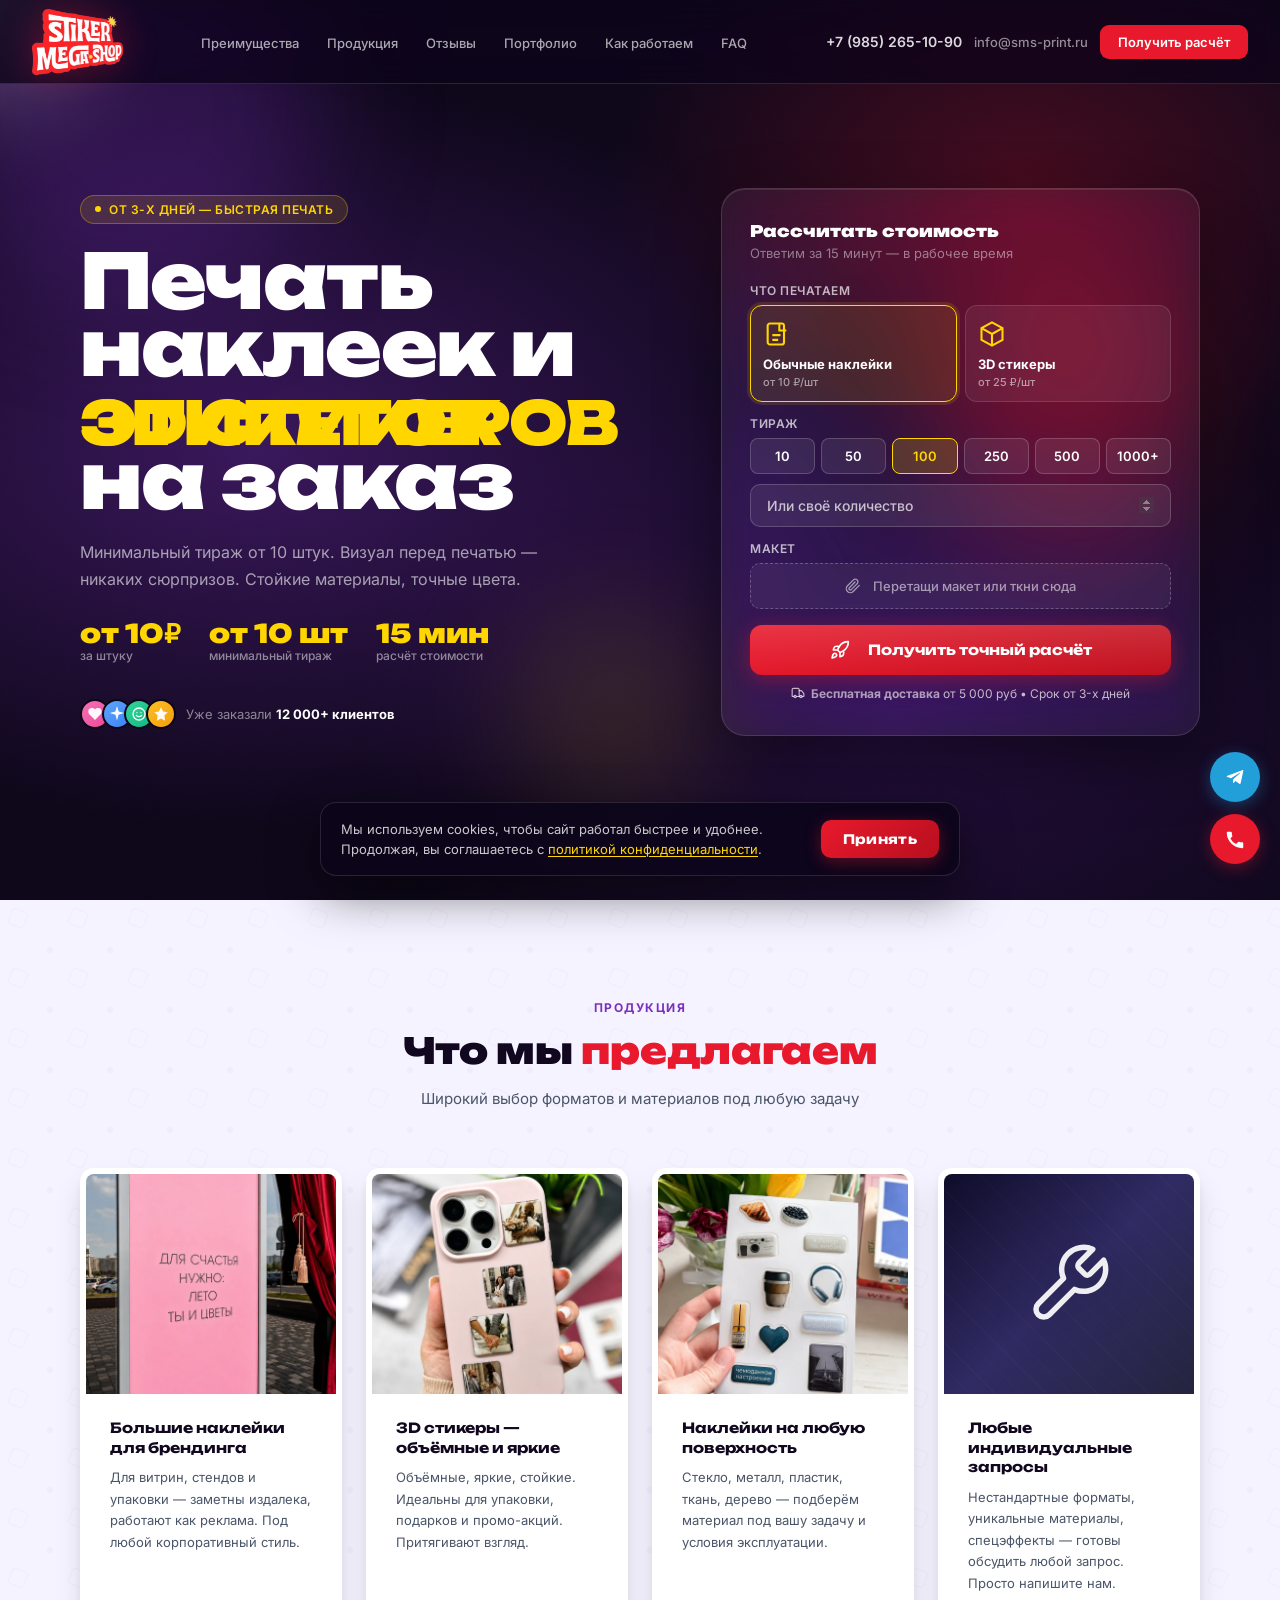
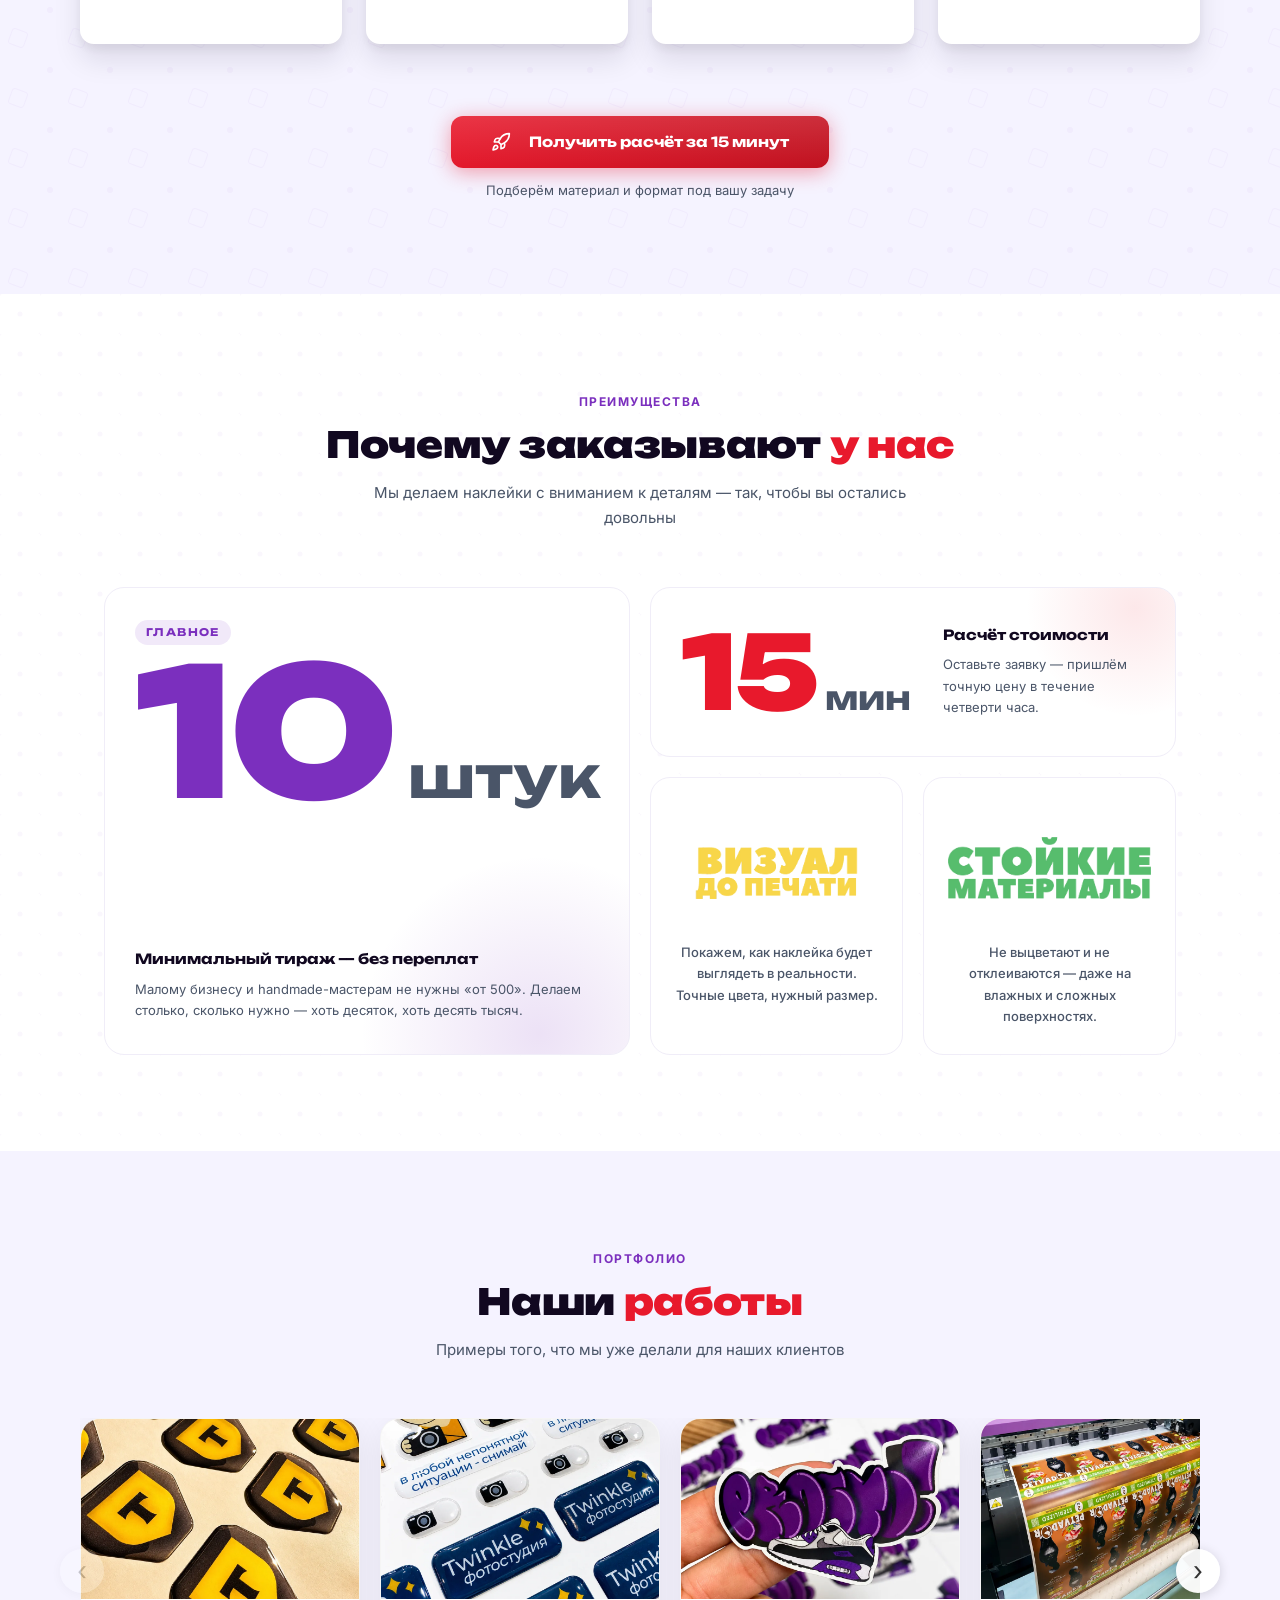
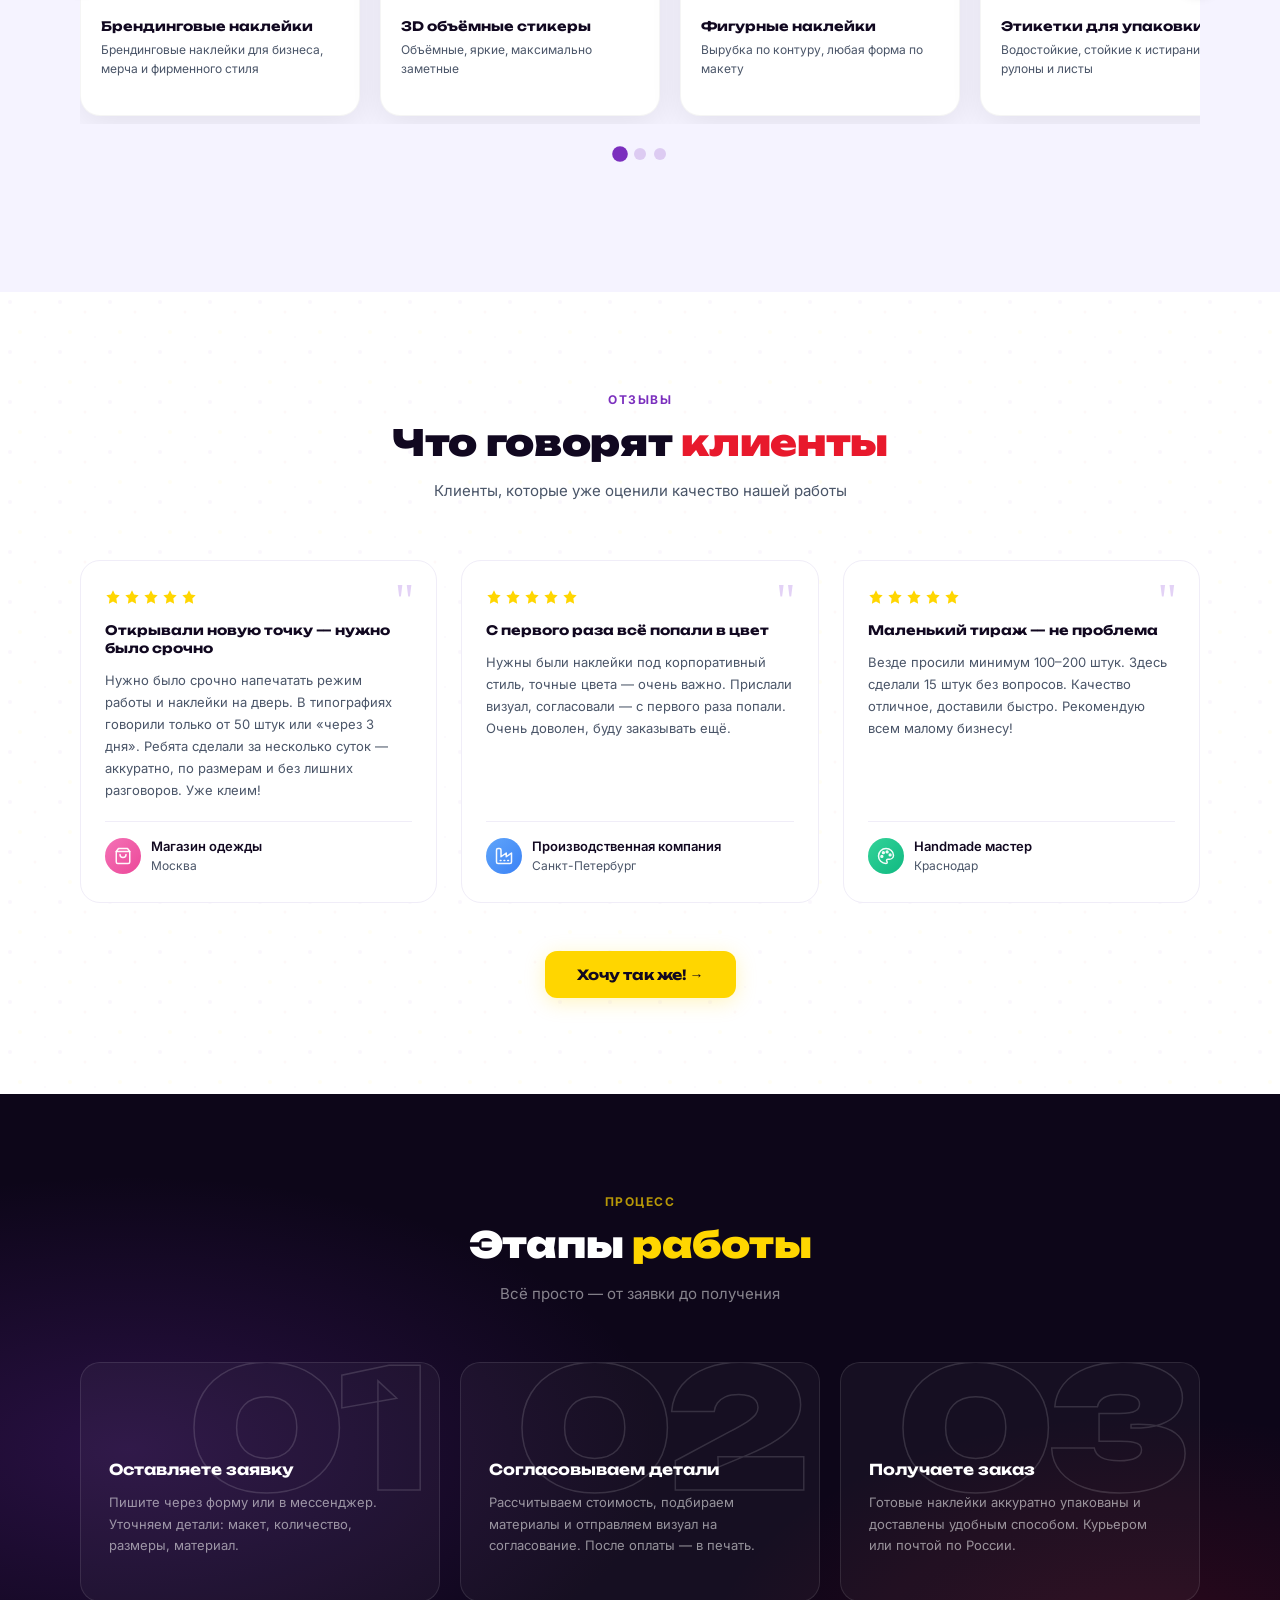
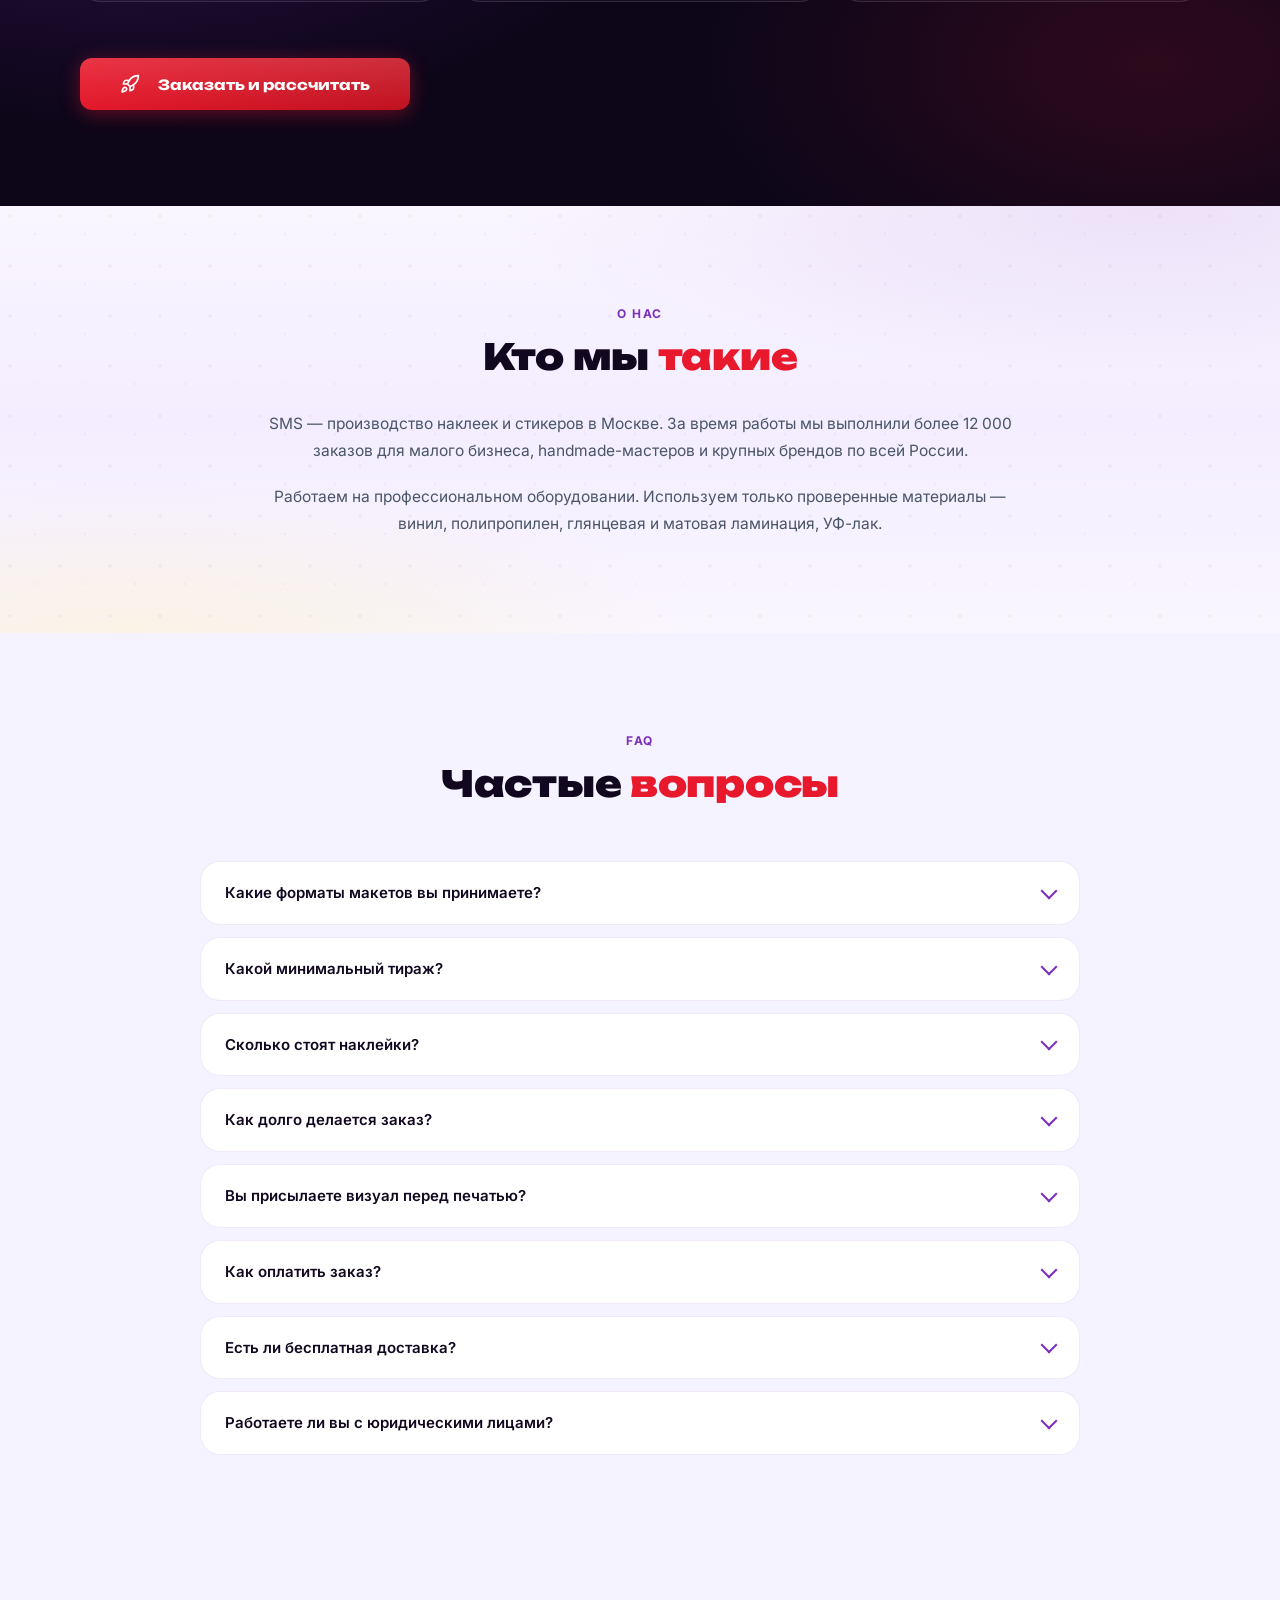
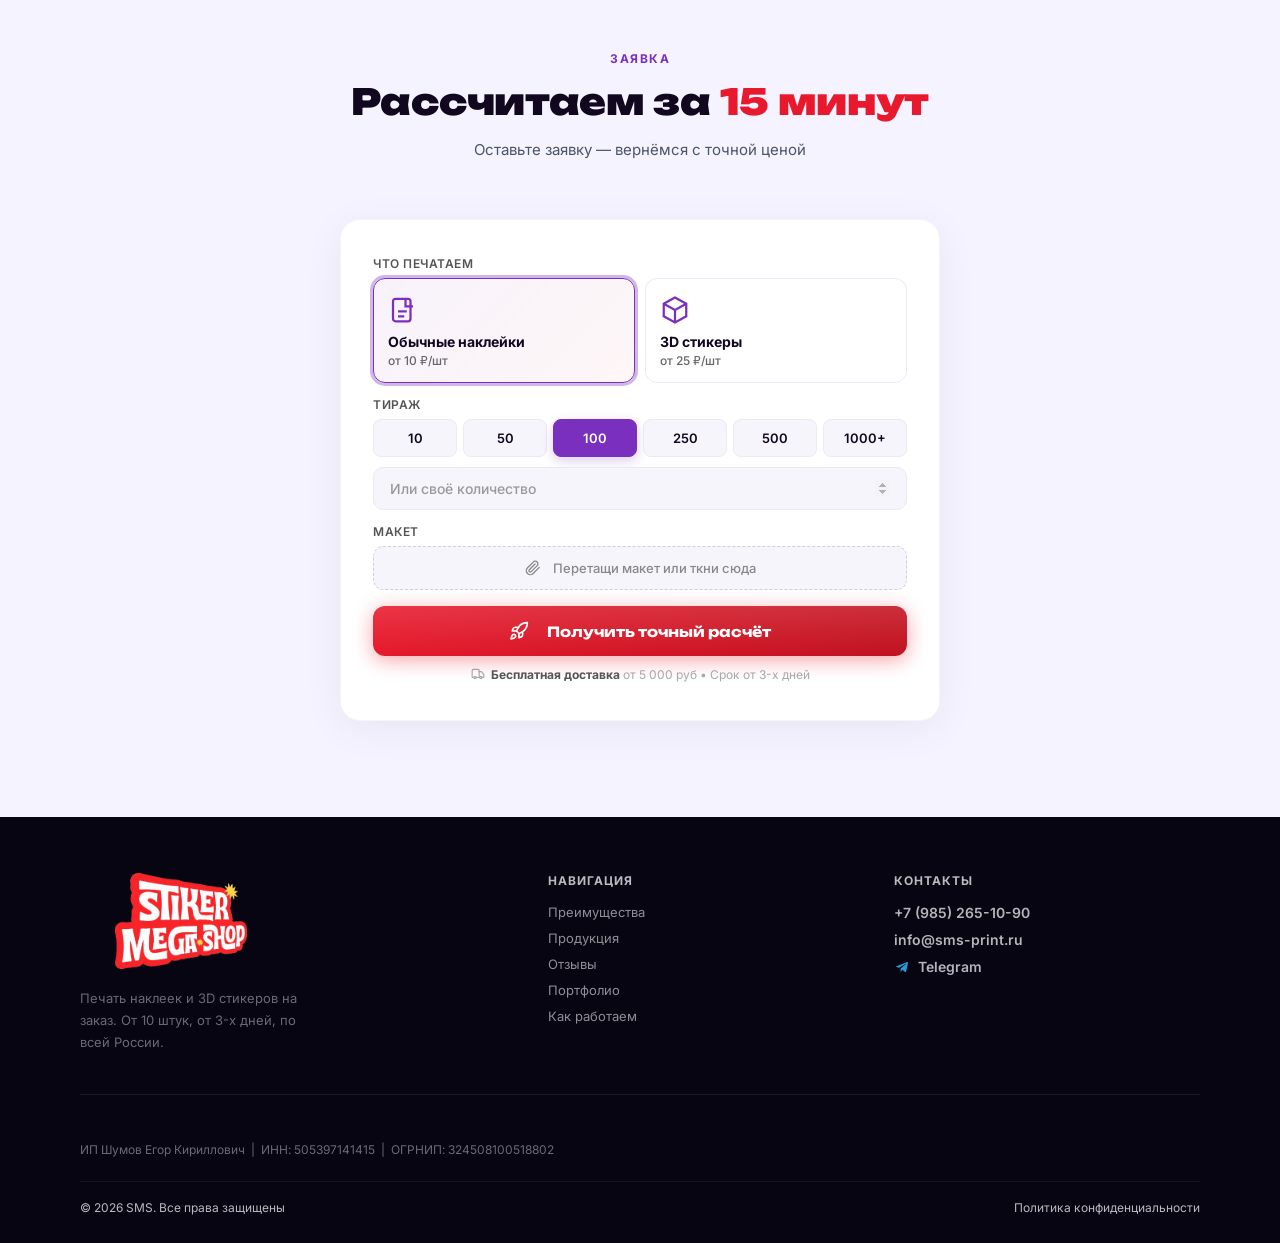
==== commit 2ebaece2: "Nav logo: one entrance spin, then perpetual gentle wobble Combine demo variants 3 and 4 — at 0.3s th" ====
--- a/index.html
+++ b/index.html
@@ -44,10 +44,14 @@
   }
 }
 </script>
+<link rel="icon" href="favicon.ico" sizes="any">
+<link rel="icon" type="image/png" sizes="32x32" href="favicon-32.png">
+<link rel="icon" type="image/png" sizes="192x192" href="favicon-192.png">
+<link rel="apple-touch-icon" sizes="180x180" href="apple-touch-icon.png">
 <link rel="preload" href="fonts/unbounded-900-cyrillic.woff2" as="font" type="font/woff2" crossorigin>
 <link rel="preload" href="fonts/inter-400-cyrillic.woff2" as="font" type="font/woff2" crossorigin>
 <link rel="preload" href="images/sms-logo-1.webp" as="image" fetchpriority="high">
-<style>@font-face{font-family:'Inter';font-style:normal;font-weight:400;font-display:swap;src:url(fonts/inter-400-cyrillic.woff2) format('woff2');unicode-range:U+0301,U+0400-045F,U+0490-0491,U+04B0-04B1,U+2116}@font-face{font-family:'Inter';font-style:normal;font-weight:400;font-display:swap;src:url(fonts/inter-400-latin.woff2) format('woff2');unicode-range:U+0000-00FF,U+0131,U+0152-0153,U+02BB-02BC,U+02C6,U+02DA,U+02DC,U+0304,U+0308,U+0329,U+2000-206F,U+20AC,U+2122,U+2191,U+2193,U+2212,U+2215,U+FEFF,U+FFFD}@font-face{font-family:'Inter';font-style:normal;font-weight:500;font-display:swap;src:url(fonts/inter-500-cyrillic.woff2) format('woff2');unicode-range:U+0301,U+0400-045F,U+0490-0491,U+04B0-04B1,U+2116}@font-face{font-family:'Inter';font-style:normal;font-weight:500;font-display:swap;src:url(fonts/inter-500-latin.woff2) format('woff2');unicode-range:U+0000-00FF,U+0131,U+0152-0153,U+02BB-02BC,U+02C6,U+02DA,U+02DC,U+0304,U+0308,U+0329,U+2000-206F,U+20AC,U+2122,U+2191,U+2193,U+2212,U+2215,U+FEFF,U+FFFD}@font-face{font-family:'Inter';font-style:normal;font-weight:600;font-display:swap;src:url(fonts/inter-600-cyrillic.woff2) format('woff2');unicode-range:U+0301,U+0400-045F,U+0490-0491,U+04B0-04B1,U+2116}@font-face{font-family:'Inter';font-style:normal;font-weight:600;font-display:swap;src:url(fonts/inter-600-latin.woff2) format('woff2');unicode-range:U+0000-00FF,U+0131,U+0152-0153,U+02BB-02BC,U+02C6,U+02DA,U+02DC,U+0304,U+0308,U+0329,U+2000-206F,U+20AC,U+2122,U+2191,U+2193,U+2212,U+2215,U+FEFF,U+FFFD}@font-face{font-family:'Inter';font-style:normal;font-weight:700;font-display:swap;src:url(fonts/inter-700-cyrillic.woff2) format('woff2');unicode-range:U+0301,U+0400-045F,U+0490-0491,U+04B0-04B1,U+2116}@font-face{font-family:'Inter';font-style:normal;font-weight:700;font-display:swap;src:url(fonts/inter-700-latin.woff2) format('woff2');unicode-range:U+0000-00FF,U+0131,U+0152-0153,U+02BB-02BC,U+02C6,U+02DA,U+02DC,U+0304,U+0308,U+0329,U+2000-206F,U+20AC,U+2122,U+2191,U+2193,U+2212,U+2215,U+FEFF,U+FFFD}@font-face{font-family:'Unbounded';font-style:normal;font-weight:400;font-display:swap;src:url(fonts/unbounded-400-cyrillic.woff2) format('woff2');unicode-range:U+0301,U+0400-045F,U+0490-0491,U+04B0-04B1,U+2116}@font-face{font-family:'Unbounded';font-style:normal;font-weight:400;font-display:swap;src:url(fonts/unbounded-400-latin.woff2) format('woff2');unicode-range:U+0000-00FF,U+0131,U+0152-0153,U+02BB-02BC,U+02C6,U+02DA,U+02DC,U+0304,U+0308,U+0329,U+2000-206F,U+20AC,U+2122,U+2191,U+2193,U+2212,U+2215,U+FEFF,U+FFFD}@font-face{font-family:'Unbounded';font-style:normal;font-weight:700;font-display:swap;src:url(fonts/unbounded-700-cyrillic.woff2) format('woff2');unicode-range:U+0301,U+0400-045F,U+0490-0491,U+04B0-04B1,U+2116}@font-face{font-family:'Unbounded';font-style:normal;font-weight:700;font-display:swap;src:url(fonts/unbounded-700-latin.woff2) format('woff2');unicode-range:U+0000-00FF,U+0131,U+0152-0153,U+02BB-02BC,U+02C6,U+02DA,U+02DC,U+0304,U+0308,U+0329,U+2000-206F,U+20AC,U+2122,U+2191,U+2193,U+2212,U+2215,U+FEFF,U+FFFD}@font-face{font-family:'Unbounded';font-style:normal;font-weight:900;font-display:swap;src:url(fonts/unbounded-900-cyrillic.woff2) format('woff2');unicode-range:U+0301,U+0400-045F,U+0490-0491,U+04B0-04B1,U+2116}@font-face{font-family:'Unbounded';font-style:normal;font-weight:900;font-display:swap;src:url(fonts/unbounded-900-latin.woff2) format('woff2');unicode-range:U+0000-00FF,U+0131,U+0152-0153,U+02BB-02BC,U+02C6,U+02DA,U+02DC,U+0304,U+0308,U+0329,U+2000-206F,U+20AC,U+2122,U+2191,U+2193,U+2212,U+2215,U+FEFF,U+FFFD}:root{--red:#E8192C;--red-dark:#b80f1f;--purple:#7B2FBE;--purple-light:#9B5FDE;--purple-glow:rgba(123,47,190,0.35);--yellow:#FFD600;--yellow-glow:rgba(255,214,0,0.25);--bg-dark:#0d0619;--bg-purple:#1a0a2e;--bg-card:rgba(255,255,255,0.055);--border:rgba(255,255,255,0.12);--white:#ffffff;--gray-bg:#f5f3ff;--text-dark:#110820;--text-muted:#4a5568;--radius-card:20px;--radius-btn:12px;--shadow-card:0 8px 32px rgba(0,0,0,0.08);--shadow-hover:0 20px 48px rgba(123,47,190,0.18);--transition:0.25s cubic-bezier(.4,0,.2,1);}*,*::before,*::after{margin:0;padding:0;box-sizing:border-box;}html{scroll-behavior:smooth;font-size:16px;}body{font-family:'Inter',system-ui,-apple-system,sans-serif;background:var(--white);color:var(--text-dark);overflow-x:hidden;-webkit-font-smoothing:antialiased;}img,svg{display:block;max-width:100%;}button,select,input{font-family:inherit;}a{color:inherit;text-decoration:none;}::-webkit-scrollbar{width:6px;}::-webkit-scrollbar-track{background:var(--bg-dark);}::-webkit-scrollbar-thumb{background:var(--purple);border-radius:3px;}.nav{position:fixed;top:0;left:0;right:0;z-index:1000;display:flex;align-items:center;justify-content:space-between;gap:16px;padding:0 32px;height:84px;background:rgba(13,6,25,0.82);backdrop-filter:blur(16px) saturate(180%);-webkit-backdrop-filter:blur(16px) saturate(180%);border-bottom:1px solid var(--border);transition:background var(--transition),box-shadow var(--transition);}.nav.scrolled{background:rgba(13,6,25,0.97);box-shadow:0 1px 0 rgba(255,255,255,0.06);}.nav-logo{display:flex;align-items:center;gap:8px;text-decoration:none;flex-shrink:0;}.nav-logo-img{height:66px;width:auto;display:block;filter:drop-shadow(0 0 18px rgba(232,25,44,0.35));}.nav-logo-sub{color:rgba(255,255,255,0.45);font-size:12px;font-weight:500;letter-spacing:0.5px;white-space:nowrap;}.footer-logo-img{height:96px;width:auto;display:block;transform:translateX(-19px);}.nav-links{display:flex;gap:4px;list-style:none;}.nav-links a{color:rgba(255,255,255,0.65);font-size:13px;font-weight:500;padding:6px 12px;border-radius:8px;transition:color var(--transition),background var(--transition);}.nav-links a:hover{color:#fff;background:rgba(255,255,255,0.07);}.nav-right{display:flex;align-items:center;gap:12px;flex-shrink:0;}.nav-phone{color:rgba(255,255,255,0.85);font-size:14px;font-weight:600;transition:color var(--transition);}.nav-phone:hover{color:var(--yellow);}.nav-email{color:rgba(255,255,255,0.55);font-size:13px;font-weight:500;transition:color var(--transition);}.nav-email:hover{color:rgba(255,255,255,0.85);}.nav-cta{background:var(--red);color:#fff;border:none;padding:9px 18px;border-radius:9px;font-size:13px;font-weight:600;cursor:pointer;white-space:nowrap;transition:background var(--transition),transform var(--transition),box-shadow var(--transition);box-shadow:0 0 0 rgba(232,25,44,0);}.nav-cta:hover{background:var(--red-dark);transform:translateY(-1px);box-shadow:0 4px 16px rgba(232,25,44,0.4);}.burger{display:none;flex-direction:column;gap:5px;cursor:pointer;background:none;border:none;padding:6px;border-radius:8px;}.burger span{display:block;width:22px;height:2px;background:rgba(255,255,255,0.85);border-radius:2px;transition:var(--transition);}.burger.open span:nth-child(1){transform:translateY(7px) rotate(45deg);}.burger.open span:nth-child(2){opacity:0;}.burger.open span:nth-child(3){transform:translateY(-7px) rotate(-45deg);}.hero{position:relative;min-height:100vh;background:var(--bg-dark);padding:96px 24px 72px;display:flex;align-items:center;overflow:hidden;color-scheme:dark;}.hero-mesh{position:absolute;inset:0;background:radial-gradient(ellipse 70% 60% at 20% 50%,rgba(123,47,190,0.4) 0%,transparent 70%),radial-gradient(ellipse 50% 50% at 80% 20%,rgba(232,25,44,0.25) 0%,transparent 65%),radial-gradient(ellipse 60% 55% at 70% 80%,rgba(74,26,122,0.35) 0%,transparent 70%);z-index:0;}.hero-orb{position:absolute;border-radius:50%;filter:blur(60px);pointer-events:none;z-index:0;animation:orbFloat 8s ease-in-out infinite;}.hero-orb-1{width:380px;height:380px;background:rgba(123,47,190,0.28);top:-80px;left:-60px;animation-delay:0s;}.hero-orb-2{width:280px;height:280px;background:rgba(232,25,44,0.2);top:30%;right:5%;animation-delay:3s;}.hero-orb-3{width:200px;height:200px;background:rgba(255,214,0,0.12);bottom:10%;left:40%;animation-delay:5s;}@keyframes orbFloat{0%,100%{transform:translateY(0) scale(1);}50%{transform:translateY(-24px) scale(1.05);}}.hero::after{content:'';position:absolute;inset:0;background-image:url("data:image/svg+xml,%3Csvg viewBox='0 0 256 256' xmlns='http://www.w3.org/2000/svg'%3E%3Cfilter id='noise'%3E%3CfeTurbulence type='fractalNoise' baseFrequency='0.9' numOctaves='4' stitchTiles='stitch'/%3E%3C/filter%3E%3Crect width='100%25' height='100%25' filter='url(%23noise)' opacity='0.04'/%3E%3C/svg%3E");background-size:200px 200px;pointer-events:none;z-index:1;opacity:0.4;}.hero-inner{position:relative;z-index:2;max-width:1120px;margin:0 auto;width:100%;display:grid;grid-template-columns:minmax(0,1.1fr) minmax(420px,0.9fr);gap:56px;align-items:center;}.hero-eyebrow{display:inline-flex;align-items:center;gap:8px;background:rgba(255,214,0,0.12);border:1px solid rgba(255,214,0,0.3);color:var(--yellow);font-size:12px;font-weight:600;padding:6px 14px;border-radius:50px;margin-bottom:24px;letter-spacing:0.5px;text-transform:uppercase;}.hero-eyebrow .dot{width:6px;height:6px;background:var(--yellow);border-radius:50%;animation:pulse 2s ease-in-out infinite;}@keyframes pulse{0%,100%{box-shadow:0 0 0 0 rgba(255,214,0,0.5);}50%{box-shadow:0 0 0 6px rgba(255,214,0,0);}}.hero h1{font-family:'Unbounded','Arial Black',sans-serif;font-size:clamp(38px,6.2vw,76px);font-weight:900;color:#fff;line-height:0.88;margin-bottom:24px;letter-spacing:-1.5px;}.hero h1 em{font-style:normal;color:var(--yellow);}.hero-rotator{display:inline-grid;vertical-align:bottom;max-width:100%;line-height:0.85;font-size:clamp(34px,5.2vw,60px);}.hero-rotator--accent{color:var(--yellow);text-transform:uppercase;}.hero-rotator__word{grid-area:1 / 1;opacity:0;transform:translateY(0.45em);transition:opacity 0.45s ease,transform 0.55s cubic-bezier(.2,.7,.2,1);white-space:nowrap;will-change:transform,opacity;}.hero-rotator__word.is-active{opacity:1;transform:translateY(0);}.hero-rotator__word.is-leaving{opacity:0;transform:translateY(-0.45em);}@media (prefers-reduced-motion:reduce){.hero-rotator__word{transition:none;}}.hero-sub{color:rgba(255,255,255,0.6);font-size:16px;line-height:1.65;margin-bottom:28px;max-width:480px;}.hero-stats{display:flex;gap:28px;margin-bottom:36px;flex-wrap:wrap;}.hero-stat{display:flex;flex-direction:column;gap:2px;}.hero-stat-val{font-family:'Unbounded','Arial Black',sans-serif;font-size:26px;font-weight:900;color:var(--yellow);line-height:1;}.hero-stat-label{font-size:12px;color:rgba(255,255,255,0.5);font-weight:500;}.hero-trust{display:flex;align-items:center;gap:10px;color:rgba(255,255,255,0.5);font-size:13px;}.hero-avatars{display:flex;}.hero-avatar{width:30px;height:30px;border-radius:50%;border:2px solid var(--bg-dark);margin-left:-8px;display:flex;align-items:center;justify-content:center;font-size:13px;flex-shrink:0;}.hero-avatars .hero-avatar:first-child{margin-left:0;}.av-1{background:linear-gradient(135deg,#f472b6,#ec4899);}.av-2{background:linear-gradient(135deg,#60a5fa,#3b82f6);}.av-3{background:linear-gradient(135deg,#34d399,#10b981);}.av-4{background:linear-gradient(135deg,#fbbf24,#f59e0b);}.hero-form-wrap{background:rgba(255,255,255,0.06);border:1px solid rgba(255,255,255,0.13);border-radius:24px;padding:32px 28px;backdrop-filter:blur(20px) saturate(180%);-webkit-backdrop-filter:blur(20px) saturate(180%);box-shadow:0 24px 64px rgba(0,0,0,0.4),inset 0 1px 0 rgba(255,255,255,0.1);color-scheme:dark;}.hero-form-title{font-family:'Unbounded','Arial Black',sans-serif;font-size:16px;font-weight:800;color:#fff;margin-bottom:4px;}.hero-form-sub{font-size:13px;color:rgba(255,255,255,0.45);margin-bottom:22px;}.form-field{margin-bottom:14px;}.form-field label{display:block;color:rgba(255,255,255,0.7);font-size:12px;font-weight:600;letter-spacing:0.5px;text-transform:uppercase;margin-bottom:7px;}.form-field select,.form-field input[type="number"]{width:100%;background:rgba(255,255,255,0.08);border:1px solid rgba(255,255,255,0.18);color:#fff;-webkit-text-fill-color:#fff;padding:12px 16px;border-radius:10px;font-size:14px;font-weight:500;outline:none;transition:border var(--transition),background var(--transition),box-shadow var(--transition);appearance:none;-webkit-appearance:none;}.form-field select::placeholder,.form-field input[type="number"]::placeholder{color:rgba(255,255,255,0.72);-webkit-text-fill-color:rgba(255,255,255,0.72);opacity:1;}.form-field select:focus,.form-field input:focus{border-color:var(--yellow);background:rgba(255,214,0,0.07);box-shadow:0 0 0 3px rgba(255,214,0,0.12);}.form-field select option{background:#1a0a2e;color:#fff;}input[type="number"]::-webkit-inner-spin-button{opacity:0.4;}.upload-zone{width:100%;background:rgba(255,255,255,0.05);border:1.5px dashed rgba(255,255,255,0.25);color:rgba(255,255,255,0.55);padding:13px 16px;border-radius:10px;font-size:13px;font-weight:500;cursor:pointer;transition:all var(--transition);display:flex;align-items:center;justify-content:center;gap:8px;}.upload-zone:hover{border-color:var(--yellow);color:var(--yellow);background:rgba(255,214,0,0.06);}.upload-zone.has-file{border-color:#4ade80;color:#4ade80;background:rgba(74,222,128,0.07);border-style:solid;}.btn-cta{display:flex;align-items:center;justify-content:center;gap:8px;width:100%;background:linear-gradient(135deg,var(--red) 0%,#c0111f 100%);color:#fff;border:none;padding:15px 24px;border-radius:var(--radius-btn);font-family:'Unbounded','Arial Black',sans-serif;font-size:14px;font-weight:700;cursor:pointer;margin-top:16px;transition:transform var(--transition),box-shadow var(--transition),filter var(--transition);box-shadow:0 4px 20px rgba(232,25,44,0.4);letter-spacing:0;position:relative;overflow:hidden;}.btn-cta::after{content:'';position:absolute;inset:0;background:linear-gradient(to bottom,rgba(255,255,255,0.12),transparent);pointer-events:none;}.btn-cta:hover{transform:translateY(-2px);box-shadow:0 8px 28px rgba(232,25,44,0.5);filter:brightness(1.05);}.btn-cta:active{transform:translateY(0);}.form-note{text-align:center;color:rgba(255,255,255,0.72);font-size:12px;margin-top:10px;line-height:1.5;}.form-note strong{color:rgba(255,255,255,0.6);}@media (max-width:860px){.nav-links{display:none;}.burger{display:flex;}.nav-links.open{display:flex;flex-direction:column;position:fixed;top:84px;left:0;right:0;background:rgba(13,6,25,0.98);padding:20px 24px 28px;gap:4px;z-index:999;border-top:1px solid var(--border);}.nav-links.open a{padding:10px 14px;border-radius:10px;display:block;font-size:15px;}.nav-mobile-contacts{display:flex !important;flex-direction:column;gap:6px;margin-top:12px;padding-top:16px;border-top:1px solid rgba(255,255,255,0.1);}.nav-mobile-contacts a{color:rgba(255,255,255,0.7) !important;font-size:14px !important;font-weight:600;padding:8px 14px !important;}.nav-mobile-contacts a:hover{color:var(--yellow) !important;}.hero-inner{grid-template-columns:1fr;gap:40px;}.hero{padding:88px 24px 56px;min-height:auto;}.hero h1{font-size:clamp(34px,8.5vw,56px);letter-spacing:-1px;}.hero-rotator{font-size:clamp(28px,7.5vw,50px);}.footer-top{grid-template-columns:1fr 1fr;gap:28px;}.footer-brand{grid-column:1 / -1;}}@media (max-width:600px){.nav-phone{display:none;}.nav-email{display:none;}.nav{padding:0 16px;}.nav-cta{padding:8px 14px;font-size:12px;}.hero-stats{gap:20px;}.hero-stat-val{font-size:22px;}.section-wrap{padding:72px 20px;}.offer-section{padding:72px 20px;}.reviews-section{padding:72px 20px;}.steps-section{padding:72px 20px;}.bottom-section{padding:72px 20px;}.portfolio-section{padding:72px 20px;}.bottom-form-card{padding:24px 20px;}.modal-box{padding:28px 20px;}.footer-top{grid-template-columns:1fr;}.footer-bottom{flex-direction:column;text-align:center;}.benefits-grid,.offer-grid,.reviews-grid{display:flex;overflow-x:scroll;overflow-y:hidden;scroll-snap-type:x mandatory;-webkit-overflow-scrolling:touch;overscroll-behavior-x:contain;scrollbar-width:none;margin-inline:-20px;padding-inline:16px;padding-bottom:16px;gap:12px;scroll-padding-left:16px;-webkit-scroll-snap-type:x mandatory;}.benefits-grid::-webkit-scrollbar,.offer-grid::-webkit-scrollbar,.reviews-grid::-webkit-scrollbar{display:none;}.benefits-grid .benefit-card,.offer-grid .offer-card,.reviews-grid .review-card{flex-shrink:0;width:calc(100vw - 52px);scroll-snap-align:start;scroll-snap-stop:always;}.portfolio-card{min-width:calc(100vw - 52px);width:calc(100vw - 52px);scroll-snap-stop:always;scroll-snap-align:start;}.portfolio-carousel{overflow-y:hidden;overscroll-behavior-x:contain;scroll-snap-type:x mandatory;scroll-padding-left:0px;padding-inline:0;}}.carr-btn{position:absolute;top:50%;transform:translateY(-50%);z-index:10;width:44px;height:44px;border-radius:50%;border:none;background:rgba(255,255,255,0.95);box-shadow:0 2px 12px rgba(0,0,0,0.15);font-size:26px;line-height:1;cursor:pointer;display:flex;align-items:center;justify-content:center;color:#333;transition:background 0.2s,transform 0.2s;padding:0;user-select:none;}.carr-btn:hover{background:#fff;transform:translateY(-50%) scale(1.1);}.carr-prev{left:-20px;}.carr-next{right:-20px;}@media (max-width:600px){.carr-btn{width:34px;height:34px;font-size:22px;}.carr-prev{left:4px;}.carr-next{right:4px;}}.section-dots{display:none;}@media (max-width:600px){.section-dots{display:flex;justify-content:center;gap:8px;margin-top:18px;}}.product-cards{display:grid;grid-template-columns:1fr 1fr;gap:8px;}.product-card{background:rgba(255,255,255,0.06);border:1.5px solid rgba(255,255,255,0.13);border-radius:12px;padding:14px 12px 12px;cursor:pointer;text-align:left;transition:background 0.2s,border-color 0.2s,box-shadow 0.2s,transform 0.2s;color:#fff;font-family:inherit;display:block;}.product-card:hover{background:rgba(255,255,255,0.1);border-color:rgba(255,255,255,0.25);transform:translateY(-1px);}.product-card.is-active{background:rgba(255,214,0,0.1);border-color:var(--yellow);box-shadow:0 0 0 3px rgba(255,214,0,0.12);}.product-card__icon{display:block;width:28px;height:28px;color:var(--yellow);margin-bottom:8px;}.product-card__icon svg{width:100%;height:100%;}.product-card__name{font-weight:700;font-size:13px;line-height:1.25;margin-bottom:2px;color:#fff;}.product-card__price{font-size:11px;color:rgba(255,255,255,0.55);font-weight:500;}.qty-chips{display:flex;flex-wrap:wrap;gap:6px;margin-bottom:10px;}.qty-chip{flex:1 1 0;min-width:48px;background:rgba(255,255,255,0.08);border:1px solid rgba(255,255,255,0.18);color:#fff;padding:9px 8px;border-radius:8px;font-size:13px;font-weight:600;cursor:pointer;transition:background 0.2s,border-color 0.2s,color 0.2s;font-family:inherit;}.qty-chip:hover{background:rgba(255,255,255,0.13);}.qty-chip.is-active{background:rgba(255,214,0,0.18);border-color:var(--yellow);color:var(--yellow);}.qty-custom{width:100%;background:rgba(255,255,255,0.06);border:1px solid rgba(255,255,255,0.14);color:#fff;-webkit-text-fill-color:#fff;padding:10px 14px;border-radius:10px;font-size:13px;font-weight:500;outline:none;transition:border 0.2s,background 0.2s;appearance:none;-webkit-appearance:none;}.qty-custom::placeholder{color:rgba(255,255,255,0.4);}.qty-custom:focus{border-color:var(--yellow);background:rgba(255,214,0,0.06);}.price-preview{background:linear-gradient(135deg,rgba(255,214,0,0.06),rgba(123,47,190,0.06));border:1px solid rgba(255,255,255,0.1);border-radius:12px;padding:12px 16px;margin-top:14px;display:flex;align-items:center;justify-content:space-between;gap:12px;}.price-preview__label{font-size:11px;font-weight:600;color:rgba(255,255,255,0.55);letter-spacing:0.4px;text-transform:uppercase;}.price-preview__hint{font-size:10.5px;color:rgba(255,255,255,0.38);margin-top:2px;}.price-preview__value{font-family:'Unbounded','Arial Black',sans-serif;font-size:22px;font-weight:800;color:var(--yellow);line-height:1;text-shadow:0 0 12px rgba(255,214,0,0.25);transition:transform 0.18s;}.price-preview__value.is-bump{transform:scale(1.08);}.upload-zone{padding:14px 16px;}.btn-cta,.nav-cta{position:relative;overflow:hidden;isolation:isolate;}.btn-cta::before,.nav-cta::before{content:"";position:absolute;top:-50%;left:-75%;width:50%;height:200%;background:linear-gradient(100deg,transparent 0%,rgba(255,255,255,0) 30%,rgba(255,255,255,0.55) 50%,rgba(255,255,255,0) 70%,transparent 100%);transform:skewX(-22deg);pointer-events:none;z-index:1;animation:ctaSweep 2.6s ease-in-out infinite;}.btn-cta:hover::before,.nav-cta:hover::before{animation-duration:1.3s;}@keyframes ctaSweep{0%{left:-75%;opacity:0;}10%{opacity:1;}50%{left:120%;opacity:1;}51%,100%{opacity:0;}}@media (prefers-reduced-motion:reduce){.btn-cta::before,.nav-cta::before{display:none;}}</style>
+<style>@font-face{font-family:'Inter';font-style:normal;font-weight:400;font-display:swap;src:url(fonts/inter-400-cyrillic.woff2) format('woff2');unicode-range:U+0301,U+0400-045F,U+0490-0491,U+04B0-04B1,U+2116}@font-face{font-family:'Inter';font-style:normal;font-weight:400;font-display:swap;src:url(fonts/inter-400-latin.woff2) format('woff2');unicode-range:U+0000-00FF,U+0131,U+0152-0153,U+02BB-02BC,U+02C6,U+02DA,U+02DC,U+0304,U+0308,U+0329,U+2000-206F,U+20AC,U+2122,U+2191,U+2193,U+2212,U+2215,U+FEFF,U+FFFD}@font-face{font-family:'Inter';font-style:normal;font-weight:500;font-display:swap;src:url(fonts/inter-500-cyrillic.woff2) format('woff2');unicode-range:U+0301,U+0400-045F,U+0490-0491,U+04B0-04B1,U+2116}@font-face{font-family:'Inter';font-style:normal;font-weight:500;font-display:swap;src:url(fonts/inter-500-latin.woff2) format('woff2');unicode-range:U+0000-00FF,U+0131,U+0152-0153,U+02BB-02BC,U+02C6,U+02DA,U+02DC,U+0304,U+0308,U+0329,U+2000-206F,U+20AC,U+2122,U+2191,U+2193,U+2212,U+2215,U+FEFF,U+FFFD}@font-face{font-family:'Inter';font-style:normal;font-weight:600;font-display:swap;src:url(fonts/inter-600-cyrillic.woff2) format('woff2');unicode-range:U+0301,U+0400-045F,U+0490-0491,U+04B0-04B1,U+2116}@font-face{font-family:'Inter';font-style:normal;font-weight:600;font-display:swap;src:url(fonts/inter-600-latin.woff2) format('woff2');unicode-range:U+0000-00FF,U+0131,U+0152-0153,U+02BB-02BC,U+02C6,U+02DA,U+02DC,U+0304,U+0308,U+0329,U+2000-206F,U+20AC,U+2122,U+2191,U+2193,U+2212,U+2215,U+FEFF,U+FFFD}@font-face{font-family:'Inter';font-style:normal;font-weight:700;font-display:swap;src:url(fonts/inter-700-cyrillic.woff2) format('woff2');unicode-range:U+0301,U+0400-045F,U+0490-0491,U+04B0-04B1,U+2116}@font-face{font-family:'Inter';font-style:normal;font-weight:700;font-display:swap;src:url(fonts/inter-700-latin.woff2) format('woff2');unicode-range:U+0000-00FF,U+0131,U+0152-0153,U+02BB-02BC,U+02C6,U+02DA,U+02DC,U+0304,U+0308,U+0329,U+2000-206F,U+20AC,U+2122,U+2191,U+2193,U+2212,U+2215,U+FEFF,U+FFFD}@font-face{font-family:'Unbounded';font-style:normal;font-weight:400;font-display:swap;src:url(fonts/unbounded-400-cyrillic.woff2) format('woff2');unicode-range:U+0301,U+0400-045F,U+0490-0491,U+04B0-04B1,U+2116}@font-face{font-family:'Unbounded';font-style:normal;font-weight:400;font-display:swap;src:url(fonts/unbounded-400-latin.woff2) format('woff2');unicode-range:U+0000-00FF,U+0131,U+0152-0153,U+02BB-02BC,U+02C6,U+02DA,U+02DC,U+0304,U+0308,U+0329,U+2000-206F,U+20AC,U+2122,U+2191,U+2193,U+2212,U+2215,U+FEFF,U+FFFD}@font-face{font-family:'Unbounded';font-style:normal;font-weight:700;font-display:swap;src:url(fonts/unbounded-700-cyrillic.woff2) format('woff2');unicode-range:U+0301,U+0400-045F,U+0490-0491,U+04B0-04B1,U+2116}@font-face{font-family:'Unbounded';font-style:normal;font-weight:700;font-display:swap;src:url(fonts/unbounded-700-latin.woff2) format('woff2');unicode-range:U+0000-00FF,U+0131,U+0152-0153,U+02BB-02BC,U+02C6,U+02DA,U+02DC,U+0304,U+0308,U+0329,U+2000-206F,U+20AC,U+2122,U+2191,U+2193,U+2212,U+2215,U+FEFF,U+FFFD}@font-face{font-family:'Unbounded';font-style:normal;font-weight:900;font-display:swap;src:url(fonts/unbounded-900-cyrillic.woff2) format('woff2');unicode-range:U+0301,U+0400-045F,U+0490-0491,U+04B0-04B1,U+2116}@font-face{font-family:'Unbounded';font-style:normal;font-weight:900;font-display:swap;src:url(fonts/unbounded-900-latin.woff2) format('woff2');unicode-range:U+0000-00FF,U+0131,U+0152-0153,U+02BB-02BC,U+02C6,U+02DA,U+02DC,U+0304,U+0308,U+0329,U+2000-206F,U+20AC,U+2122,U+2191,U+2193,U+2212,U+2215,U+FEFF,U+FFFD}:root{--red:#E8192C;--red-dark:#b80f1f;--purple:#7B2FBE;--purple-light:#9B5FDE;--purple-glow:rgba(123,47,190,0.35);--yellow:#FFD600;--yellow-glow:rgba(255,214,0,0.25);--bg-dark:#0d0619;--bg-purple:#1a0a2e;--bg-card:rgba(255,255,255,0.055);--border:rgba(255,255,255,0.12);--white:#ffffff;--gray-bg:#f5f3ff;--text-dark:#110820;--text-muted:#4a5568;--radius-card:20px;--radius-btn:12px;--shadow-card:0 8px 32px rgba(0,0,0,0.08);--shadow-hover:0 20px 48px rgba(123,47,190,0.18);--transition:0.25s cubic-bezier(.4,0,.2,1);}*,*::before,*::after{margin:0;padding:0;box-sizing:border-box;}html{scroll-behavior:smooth;font-size:16px;}body{font-family:'Inter',system-ui,-apple-system,sans-serif;background:var(--white);color:var(--text-dark);overflow-x:hidden;-webkit-font-smoothing:antialiased;}img,svg{display:block;max-width:100%;}button,select,input{font-family:inherit;}a{color:inherit;text-decoration:none;}::-webkit-scrollbar{width:6px;}::-webkit-scrollbar-track{background:var(--bg-dark);}::-webkit-scrollbar-thumb{background:var(--purple);border-radius:3px;}.nav{position:fixed;top:0;left:0;right:0;z-index:1000;display:flex;align-items:center;justify-content:space-between;gap:16px;padding:0 32px;height:84px;background:rgba(13,6,25,0.82);backdrop-filter:blur(16px) saturate(180%);-webkit-backdrop-filter:blur(16px) saturate(180%);border-bottom:1px solid var(--border);transition:background var(--transition),box-shadow var(--transition);}.nav.scrolled{background:rgba(13,6,25,0.97);box-shadow:0 1px 0 rgba(255,255,255,0.06);}.nav-logo{display:flex;align-items:center;gap:8px;text-decoration:none;flex-shrink:0;}.nav-logo-img{height:66px;width:auto;display:block;filter:drop-shadow(0 0 18px rgba(232,25,44,0.35));}.nav-logo-sub{color:rgba(255,255,255,0.45);font-size:12px;font-weight:500;letter-spacing:0.5px;white-space:nowrap;}.footer-logo-img{height:96px;width:auto;display:block;transform:translateX(-19px);}.nav-links{display:flex;gap:4px;list-style:none;}.nav-links a{color:rgba(255,255,255,0.65);font-size:13px;font-weight:500;padding:6px 12px;border-radius:8px;transition:color var(--transition),background var(--transition);}.nav-links a:hover{color:#fff;background:rgba(255,255,255,0.07);}.nav-right{display:flex;align-items:center;gap:12px;flex-shrink:0;}.nav-phone{color:rgba(255,255,255,0.85);font-size:14px;font-weight:600;transition:color var(--transition);}.nav-phone:hover{color:var(--yellow);}.nav-email{color:rgba(255,255,255,0.55);font-size:13px;font-weight:500;transition:color var(--transition);}.nav-email:hover{color:rgba(255,255,255,0.85);}.nav-cta{background:var(--red);color:#fff;border:none;padding:9px 18px;border-radius:9px;font-size:13px;font-weight:600;cursor:pointer;white-space:nowrap;transition:background var(--transition),transform var(--transition),box-shadow var(--transition);box-shadow:0 0 0 rgba(232,25,44,0);}.nav-cta:hover{background:var(--red-dark);transform:translateY(-1px);box-shadow:0 4px 16px rgba(232,25,44,0.4);}.burger{display:none;flex-direction:column;gap:5px;cursor:pointer;background:none;border:none;padding:6px;border-radius:8px;}.burger span{display:block;width:22px;height:2px;background:rgba(255,255,255,0.85);border-radius:2px;transition:var(--transition);}.burger.open span:nth-child(1){transform:translateY(7px) rotate(45deg);}.burger.open span:nth-child(2){opacity:0;}.burger.open span:nth-child(3){transform:translateY(-7px) rotate(-45deg);}.hero{position:relative;min-height:100vh;background:var(--bg-dark);padding:96px 24px 72px;display:flex;align-items:center;overflow:hidden;color-scheme:dark;}.hero-mesh{position:absolute;inset:0;background:radial-gradient(ellipse 70% 60% at 20% 50%,rgba(123,47,190,0.4) 0%,transparent 70%),radial-gradient(ellipse 50% 50% at 80% 20%,rgba(232,25,44,0.25) 0%,transparent 65%),radial-gradient(ellipse 60% 55% at 70% 80%,rgba(74,26,122,0.35) 0%,transparent 70%);z-index:0;}.hero-orb{position:absolute;border-radius:50%;filter:blur(60px);pointer-events:none;z-index:0;animation:orbFloat 8s ease-in-out infinite;}.hero-orb-1{width:380px;height:380px;background:rgba(123,47,190,0.28);top:-80px;left:-60px;animation-delay:0s;}.hero-orb-2{width:280px;height:280px;background:rgba(232,25,44,0.2);top:30%;right:5%;animation-delay:3s;}.hero-orb-3{width:200px;height:200px;background:rgba(255,214,0,0.12);bottom:10%;left:40%;animation-delay:5s;}@keyframes orbFloat{0%,100%{transform:translateY(0) scale(1);}50%{transform:translateY(-24px) scale(1.05);}}.hero::after{content:'';position:absolute;inset:0;background-image:url("data:image/svg+xml,%3Csvg viewBox='0 0 256 256' xmlns='http://www.w3.org/2000/svg'%3E%3Cfilter id='noise'%3E%3CfeTurbulence type='fractalNoise' baseFrequency='0.9' numOctaves='4' stitchTiles='stitch'/%3E%3C/filter%3E%3Crect width='100%25' height='100%25' filter='url(%23noise)' opacity='0.04'/%3E%3C/svg%3E");background-size:200px 200px;pointer-events:none;z-index:1;opacity:0.4;}.hero-inner{position:relative;z-index:2;max-width:1120px;margin:0 auto;width:100%;display:grid;grid-template-columns:minmax(0,1.1fr) minmax(420px,0.9fr);gap:56px;align-items:center;}.hero-eyebrow{display:inline-flex;align-items:center;gap:8px;background:rgba(255,214,0,0.12);border:1px solid rgba(255,214,0,0.3);color:var(--yellow);font-size:12px;font-weight:600;padding:6px 14px;border-radius:50px;margin-bottom:24px;letter-spacing:0.5px;text-transform:uppercase;}.hero-eyebrow .dot{width:6px;height:6px;background:var(--yellow);border-radius:50%;animation:pulse 2s ease-in-out infinite;}@keyframes pulse{0%,100%{box-shadow:0 0 0 0 rgba(255,214,0,0.5);}50%{box-shadow:0 0 0 6px rgba(255,214,0,0);}}.hero h1{font-family:'Unbounded','Arial Black',sans-serif;font-size:clamp(38px,6.2vw,76px);font-weight:900;color:#fff;line-height:0.88;margin-bottom:24px;letter-spacing:-1.5px;}.hero h1 em{font-style:normal;color:var(--yellow);}.hero-rotator{display:inline-grid;vertical-align:bottom;max-width:100%;line-height:0.85;font-size:clamp(34px,5.2vw,60px);}.hero-rotator--accent{color:var(--yellow);text-transform:uppercase;}.hero-rotator__word{grid-area:1 / 1;opacity:0;transform:translateY(0.45em);transition:opacity 0.45s ease,transform 0.55s cubic-bezier(.2,.7,.2,1);white-space:nowrap;will-change:transform,opacity;}.hero-rotator__word.is-active{opacity:1;transform:translateY(0);}.hero-rotator__word.is-leaving{opacity:0;transform:translateY(-0.45em);}@media (prefers-reduced-motion:reduce){.hero-rotator__word{transition:none;}}.hero-sub{color:rgba(255,255,255,0.6);font-size:16px;line-height:1.65;margin-bottom:28px;max-width:480px;}.hero-stats{display:flex;gap:28px;margin-bottom:36px;flex-wrap:wrap;}.hero-stat{display:flex;flex-direction:column;gap:2px;}.hero-stat-val{font-family:'Unbounded','Arial Black',sans-serif;font-size:26px;font-weight:900;color:var(--yellow);line-height:1;}.hero-stat-label{font-size:12px;color:rgba(255,255,255,0.5);font-weight:500;}.hero-trust{display:flex;align-items:center;gap:10px;color:rgba(255,255,255,0.5);font-size:13px;}.hero-avatars{display:flex;}.hero-avatar{width:30px;height:30px;border-radius:50%;border:2px solid var(--bg-dark);margin-left:-8px;display:flex;align-items:center;justify-content:center;font-size:13px;flex-shrink:0;}.hero-avatars .hero-avatar:first-child{margin-left:0;}.av-1{background:linear-gradient(135deg,#f472b6,#ec4899);}.av-2{background:linear-gradient(135deg,#60a5fa,#3b82f6);}.av-3{background:linear-gradient(135deg,#34d399,#10b981);}.av-4{background:linear-gradient(135deg,#fbbf24,#f59e0b);}.hero-form-wrap{background:rgba(255,255,255,0.06);border:1px solid rgba(255,255,255,0.13);border-radius:24px;padding:32px 28px;backdrop-filter:blur(20px) saturate(180%);-webkit-backdrop-filter:blur(20px) saturate(180%);box-shadow:0 24px 64px rgba(0,0,0,0.4),inset 0 1px 0 rgba(255,255,255,0.1);color-scheme:dark;}.hero-form-title{font-family:'Unbounded','Arial Black',sans-serif;font-size:16px;font-weight:800;color:#fff;margin-bottom:4px;}.hero-form-sub{font-size:13px;color:rgba(255,255,255,0.45);margin-bottom:22px;}.form-field{margin-bottom:14px;}.form-field label{display:block;color:rgba(255,255,255,0.7);font-size:12px;font-weight:600;letter-spacing:0.5px;text-transform:uppercase;margin-bottom:7px;}.form-field select,.form-field input[type="number"]{width:100%;background:rgba(255,255,255,0.08);border:1px solid rgba(255,255,255,0.18);color:#fff;-webkit-text-fill-color:#fff;padding:12px 16px;border-radius:10px;font-size:14px;font-weight:500;outline:none;transition:border var(--transition),background var(--transition),box-shadow var(--transition);appearance:none;-webkit-appearance:none;}.form-field select::placeholder,.form-field input[type="number"]::placeholder{color:rgba(255,255,255,0.72);-webkit-text-fill-color:rgba(255,255,255,0.72);opacity:1;}.form-field select:focus,.form-field input:focus{border-color:var(--yellow);background:rgba(255,214,0,0.07);box-shadow:0 0 0 3px rgba(255,214,0,0.12);}.form-field select option{background:#1a0a2e;color:#fff;}input[type="number"]::-webkit-inner-spin-button{opacity:0.4;}.upload-zone{width:100%;background:rgba(255,255,255,0.05);border:1.5px dashed rgba(255,255,255,0.25);color:rgba(255,255,255,0.55);padding:13px 16px;border-radius:10px;font-size:13px;font-weight:500;cursor:pointer;transition:all var(--transition);display:flex;align-items:center;justify-content:center;gap:8px;}.upload-zone:hover{border-color:var(--yellow);color:var(--yellow);background:rgba(255,214,0,0.06);}.upload-zone.has-file{border-color:#4ade80;color:#4ade80;background:rgba(74,222,128,0.07);border-style:solid;}.btn-cta{display:flex;align-items:center;justify-content:center;gap:8px;width:100%;background:linear-gradient(135deg,var(--red) 0%,#c0111f 100%);color:#fff;border:none;padding:15px 24px;border-radius:var(--radius-btn);font-family:'Unbounded','Arial Black',sans-serif;font-size:14px;font-weight:700;cursor:pointer;margin-top:16px;transition:transform var(--transition),box-shadow var(--transition),filter var(--transition);box-shadow:0 4px 20px rgba(232,25,44,0.4);letter-spacing:0;position:relative;overflow:hidden;}.btn-cta::after{content:'';position:absolute;inset:0;background:linear-gradient(to bottom,rgba(255,255,255,0.12),transparent);pointer-events:none;}.btn-cta:hover{transform:translateY(-2px);box-shadow:0 8px 28px rgba(232,25,44,0.5);filter:brightness(1.05);}.btn-cta:active{transform:translateY(0);}.form-note{text-align:center;color:rgba(255,255,255,0.72);font-size:12px;margin-top:10px;line-height:1.5;}.form-note strong{color:rgba(255,255,255,0.6);}@media (max-width:860px){.nav-links{display:none;}.burger{display:flex;}.nav-links.open{display:flex;flex-direction:column;position:fixed;top:84px;left:0;right:0;background:rgba(13,6,25,0.98);padding:20px 24px 28px;gap:4px;z-index:999;border-top:1px solid var(--border);}.nav-links.open a{padding:10px 14px;border-radius:10px;display:block;font-size:15px;}.nav-mobile-contacts{display:flex !important;flex-direction:column;gap:6px;margin-top:12px;padding-top:16px;border-top:1px solid rgba(255,255,255,0.1);}.nav-mobile-contacts a{color:rgba(255,255,255,0.7) !important;font-size:14px !important;font-weight:600;padding:8px 14px !important;}.nav-mobile-contacts a:hover{color:var(--yellow) !important;}.hero-inner{grid-template-columns:1fr;gap:40px;}.hero{padding:88px 24px 56px;min-height:auto;}.hero h1{font-size:clamp(34px,8.5vw,56px);letter-spacing:-1px;}.hero-rotator{font-size:clamp(28px,7.5vw,50px);}.footer-top{grid-template-columns:1fr 1fr;gap:28px;}.footer-brand{grid-column:1 / -1;}}@media (max-width:600px){.nav-phone{display:none;}.nav-email{display:none;}.nav{padding:0 16px;}.nav-cta{padding:8px 14px;font-size:12px;}.hero-stats{gap:20px;}.hero-stat-val{font-size:22px;}.section-wrap{padding:72px 20px;}.offer-section{padding:72px 20px;}.reviews-section{padding:72px 20px;}.steps-section{padding:72px 20px;}.bottom-section{padding:72px 20px;}.portfolio-section{padding:72px 20px;}.bottom-form-card{padding:24px 20px;}.modal-box{padding:28px 20px;}.footer-top{grid-template-columns:1fr;}.footer-bottom{flex-direction:column;text-align:center;}.benefits-grid,.offer-grid,.reviews-grid{display:flex;overflow-x:scroll;overflow-y:hidden;scroll-snap-type:x mandatory;-webkit-overflow-scrolling:touch;overscroll-behavior-x:contain;scrollbar-width:none;margin-inline:-20px;padding-inline:16px;padding-bottom:16px;gap:12px;scroll-padding-left:16px;-webkit-scroll-snap-type:x mandatory;}.benefits-grid::-webkit-scrollbar,.offer-grid::-webkit-scrollbar,.reviews-grid::-webkit-scrollbar{display:none;}.benefits-grid .benefit-card,.offer-grid .offer-card,.reviews-grid .review-card{flex-shrink:0;width:calc(100vw - 52px);scroll-snap-align:start;scroll-snap-stop:always;}.portfolio-card{min-width:calc(100vw - 52px);width:calc(100vw - 52px);scroll-snap-stop:always;scroll-snap-align:start;}.portfolio-carousel{overflow-y:hidden;overscroll-behavior-x:contain;scroll-snap-type:x mandatory;scroll-padding-left:0px;padding-inline:0;}}.carr-btn{position:absolute;top:50%;transform:translateY(-50%);z-index:10;width:44px;height:44px;border-radius:50%;border:none;background:rgba(255,255,255,0.95);box-shadow:0 2px 12px rgba(0,0,0,0.15);font-size:26px;line-height:1;cursor:pointer;display:flex;align-items:center;justify-content:center;color:#333;transition:background 0.2s,transform 0.2s;padding:0;user-select:none;}.carr-btn:hover{background:#fff;transform:translateY(-50%) scale(1.1);}.carr-prev{left:-20px;}.carr-next{right:-20px;}@media (max-width:600px){.carr-btn{width:34px;height:34px;font-size:22px;}.carr-prev{left:4px;}.carr-next{right:4px;}}.section-dots{display:none;}@media (max-width:600px){.section-dots{display:flex;justify-content:center;gap:8px;margin-top:18px;}}.product-cards{display:grid;grid-template-columns:1fr 1fr;gap:8px;}.product-card{background:rgba(255,255,255,0.06);border:1.5px solid rgba(255,255,255,0.13);border-radius:12px;padding:14px 12px 12px;cursor:pointer;text-align:left;transition:background 0.2s,border-color 0.2s,box-shadow 0.2s,transform 0.2s;color:#fff;font-family:inherit;display:block;}.product-card:hover{background:rgba(255,255,255,0.1);border-color:rgba(255,255,255,0.25);transform:translateY(-1px);}.product-card.is-active{background:rgba(255,214,0,0.1);border-color:var(--yellow);box-shadow:0 0 0 3px rgba(255,214,0,0.12);}.product-card__icon{display:block;width:28px;height:28px;color:var(--yellow);margin-bottom:8px;}.product-card__icon svg{width:100%;height:100%;}.product-card__name{font-weight:700;font-size:13px;line-height:1.25;margin-bottom:2px;color:#fff;}.product-card__price{font-size:11px;color:rgba(255,255,255,0.55);font-weight:500;}.qty-chips{display:flex;flex-wrap:wrap;gap:6px;margin-bottom:10px;}.qty-chip{flex:1 1 0;min-width:48px;background:rgba(255,255,255,0.08);border:1px solid rgba(255,255,255,0.18);color:#fff;padding:9px 8px;border-radius:8px;font-size:13px;font-weight:600;cursor:pointer;transition:background 0.2s,border-color 0.2s,color 0.2s;font-family:inherit;}.qty-chip:hover{background:rgba(255,255,255,0.13);}.qty-chip.is-active{background:rgba(255,214,0,0.18);border-color:var(--yellow);color:var(--yellow);}.qty-custom{width:100%;background:rgba(255,255,255,0.06);border:1px solid rgba(255,255,255,0.14);color:#fff;-webkit-text-fill-color:#fff;padding:10px 14px;border-radius:10px;font-size:13px;font-weight:500;outline:none;transition:border 0.2s,background 0.2s;appearance:none;-webkit-appearance:none;}.qty-custom::placeholder{color:rgba(255,255,255,0.4);}.qty-custom:focus{border-color:var(--yellow);background:rgba(255,214,0,0.06);}.price-preview{background:linear-gradient(135deg,rgba(255,214,0,0.06),rgba(123,47,190,0.06));border:1px solid rgba(255,255,255,0.1);border-radius:12px;padding:12px 16px;margin-top:14px;display:flex;align-items:center;justify-content:space-between;gap:12px;}.price-preview__label{font-size:11px;font-weight:600;color:rgba(255,255,255,0.55);letter-spacing:0.4px;text-transform:uppercase;}.price-preview__hint{font-size:10.5px;color:rgba(255,255,255,0.38);margin-top:2px;}.price-preview__value{font-family:'Unbounded','Arial Black',sans-serif;font-size:22px;font-weight:800;color:var(--yellow);line-height:1;text-shadow:0 0 12px rgba(255,214,0,0.25);transition:transform 0.18s;}.price-preview__value.is-bump{transform:scale(1.08);}.upload-zone{padding:14px 16px;}.btn-cta,.nav-cta{position:relative;overflow:hidden;isolation:isolate;}.btn-cta::before,.nav-cta::before{content:"";position:absolute;top:-50%;left:-75%;width:50%;height:200%;background:linear-gradient(100deg,transparent 0%,rgba(255,255,255,0) 30%,rgba(255,255,255,0.55) 50%,rgba(255,255,255,0) 70%,transparent 100%);transform:skewX(-22deg);pointer-events:none;z-index:1;animation:ctaSweep 2.6s ease-in-out infinite;}.btn-cta:hover::before,.nav-cta:hover::before{animation-duration:1.3s;}@keyframes ctaSweep{0%{left:-75%;opacity:0;}10%{opacity:1;}50%{left:120%;opacity:1;}51%,100%{opacity:0;}}@media (prefers-reduced-motion:reduce){.btn-cta::before,.nav-cta::before{display:none;}}@keyframes navLogoSpin{from{transform:rotate(0)}to{transform:rotate(360deg)}}@keyframes navLogoWobble{0%,100%{transform:rotate(0)}25%{transform:rotate(-4deg)}75%{transform:rotate(4deg)}}.nav-logo-img{will-change:transform;animation:navLogoSpin 1.2s cubic-bezier(.4,0,.2,1) 0.3s 1 both,navLogoWobble 3.4s ease-in-out 1.6s infinite;}@media (prefers-reduced-motion:reduce){.nav-logo-img{animation:none;}}</style>
 <link rel="preload" href="styles.css" as="style" onload="this.onload=null;this.rel='stylesheet'">
 <noscript><link rel="stylesheet" href="styles.css"></noscript>
 </head>
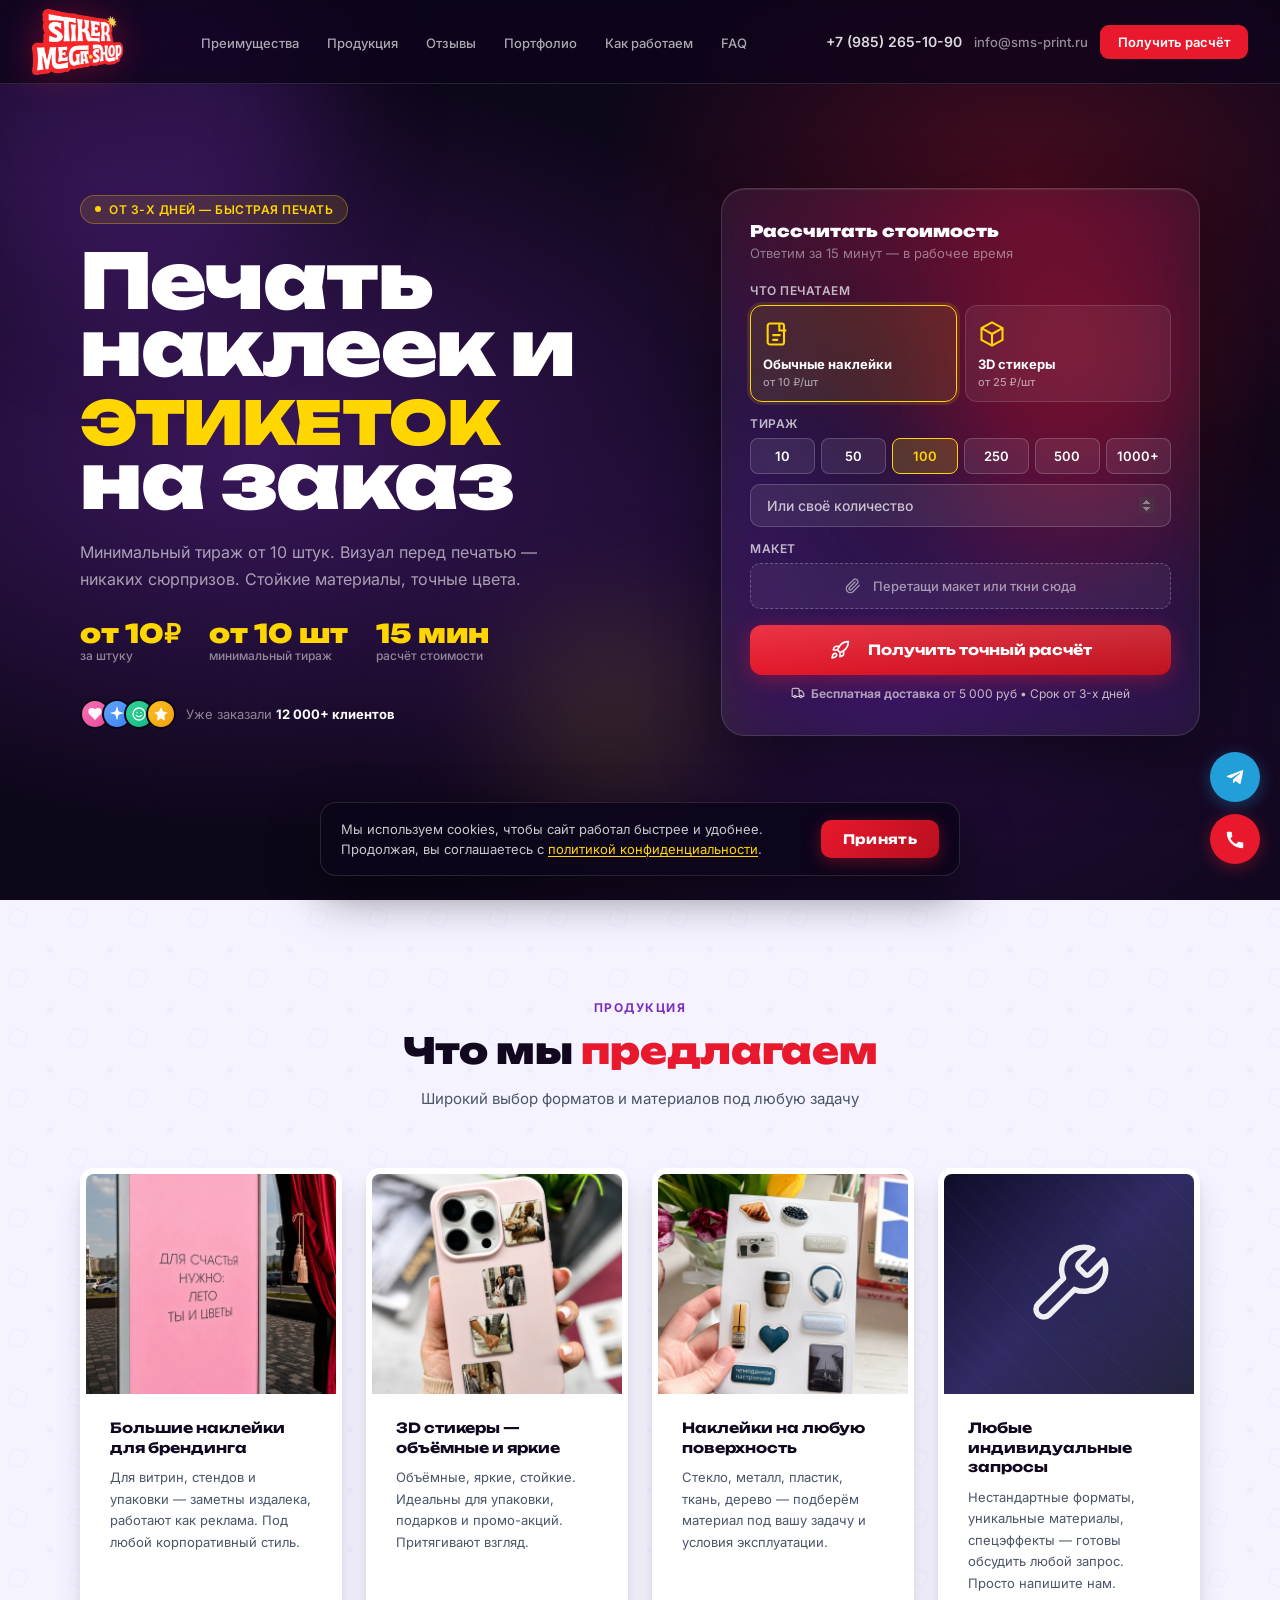
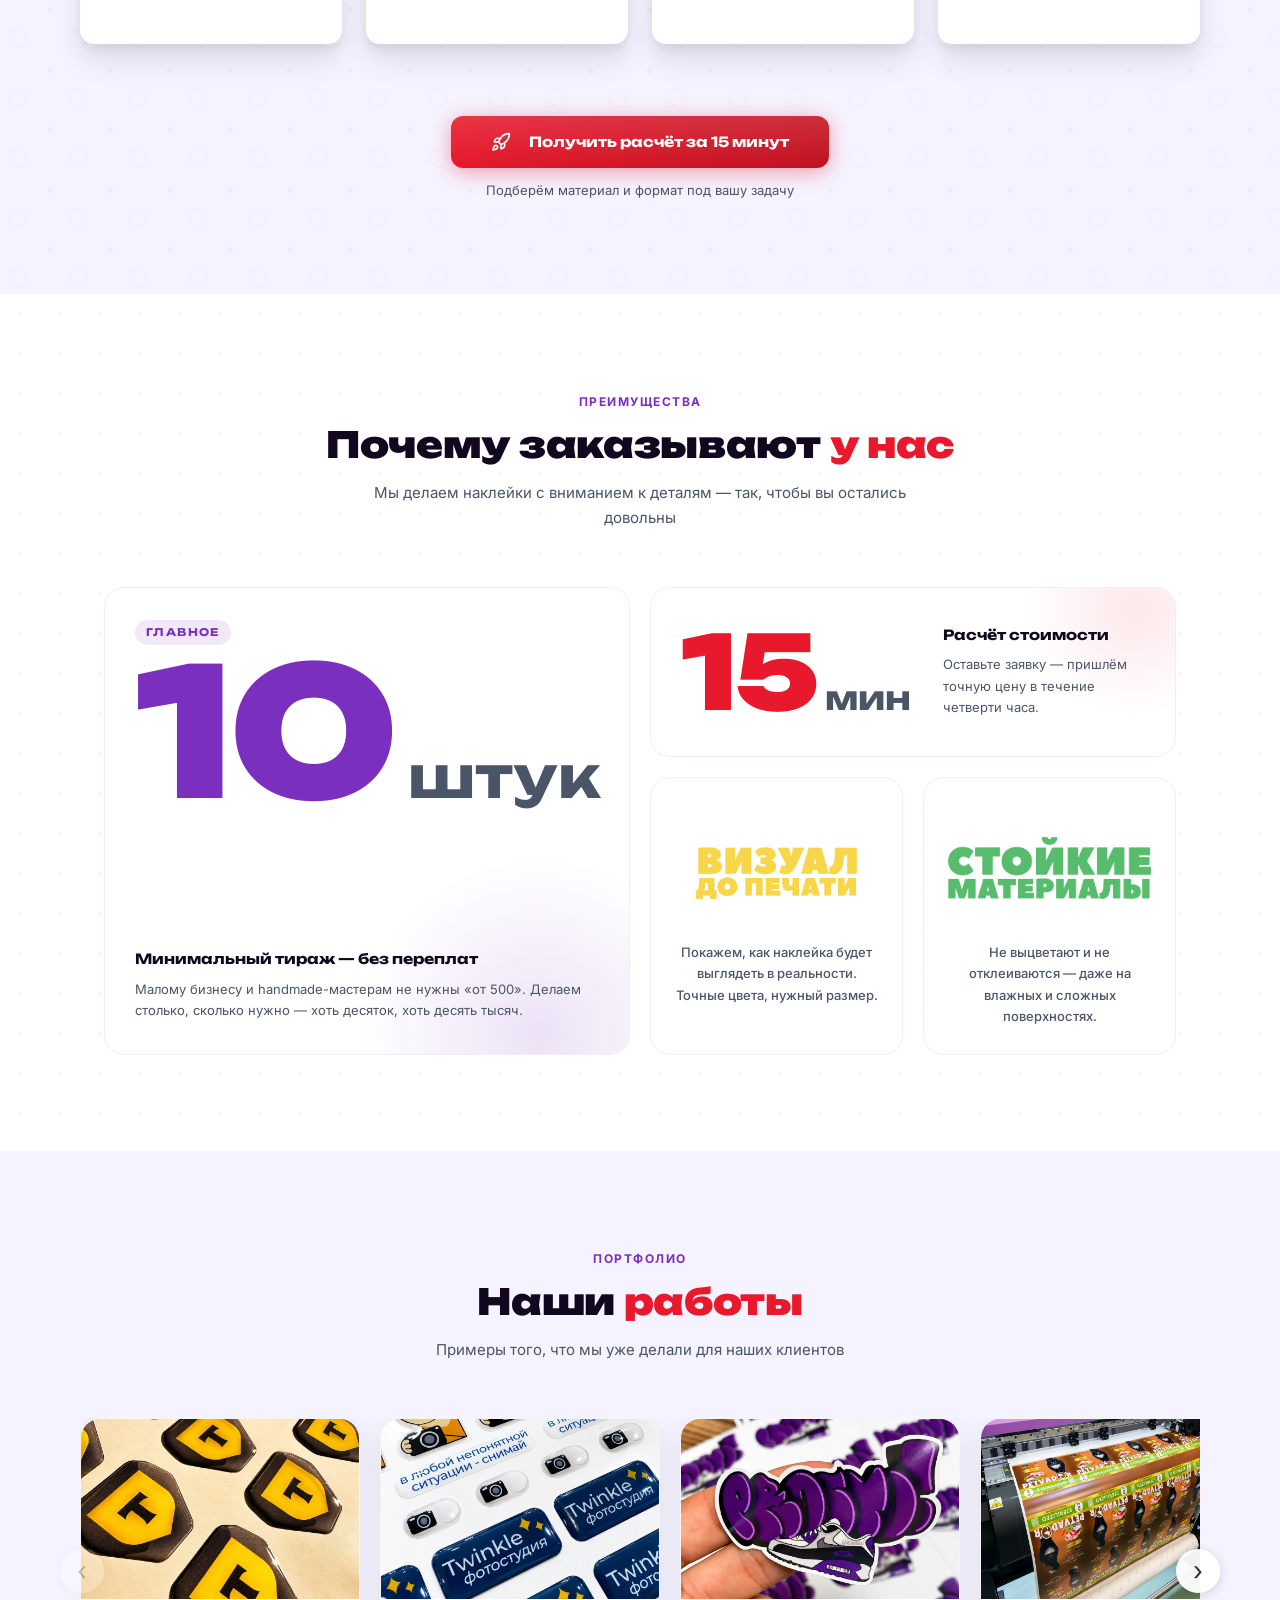
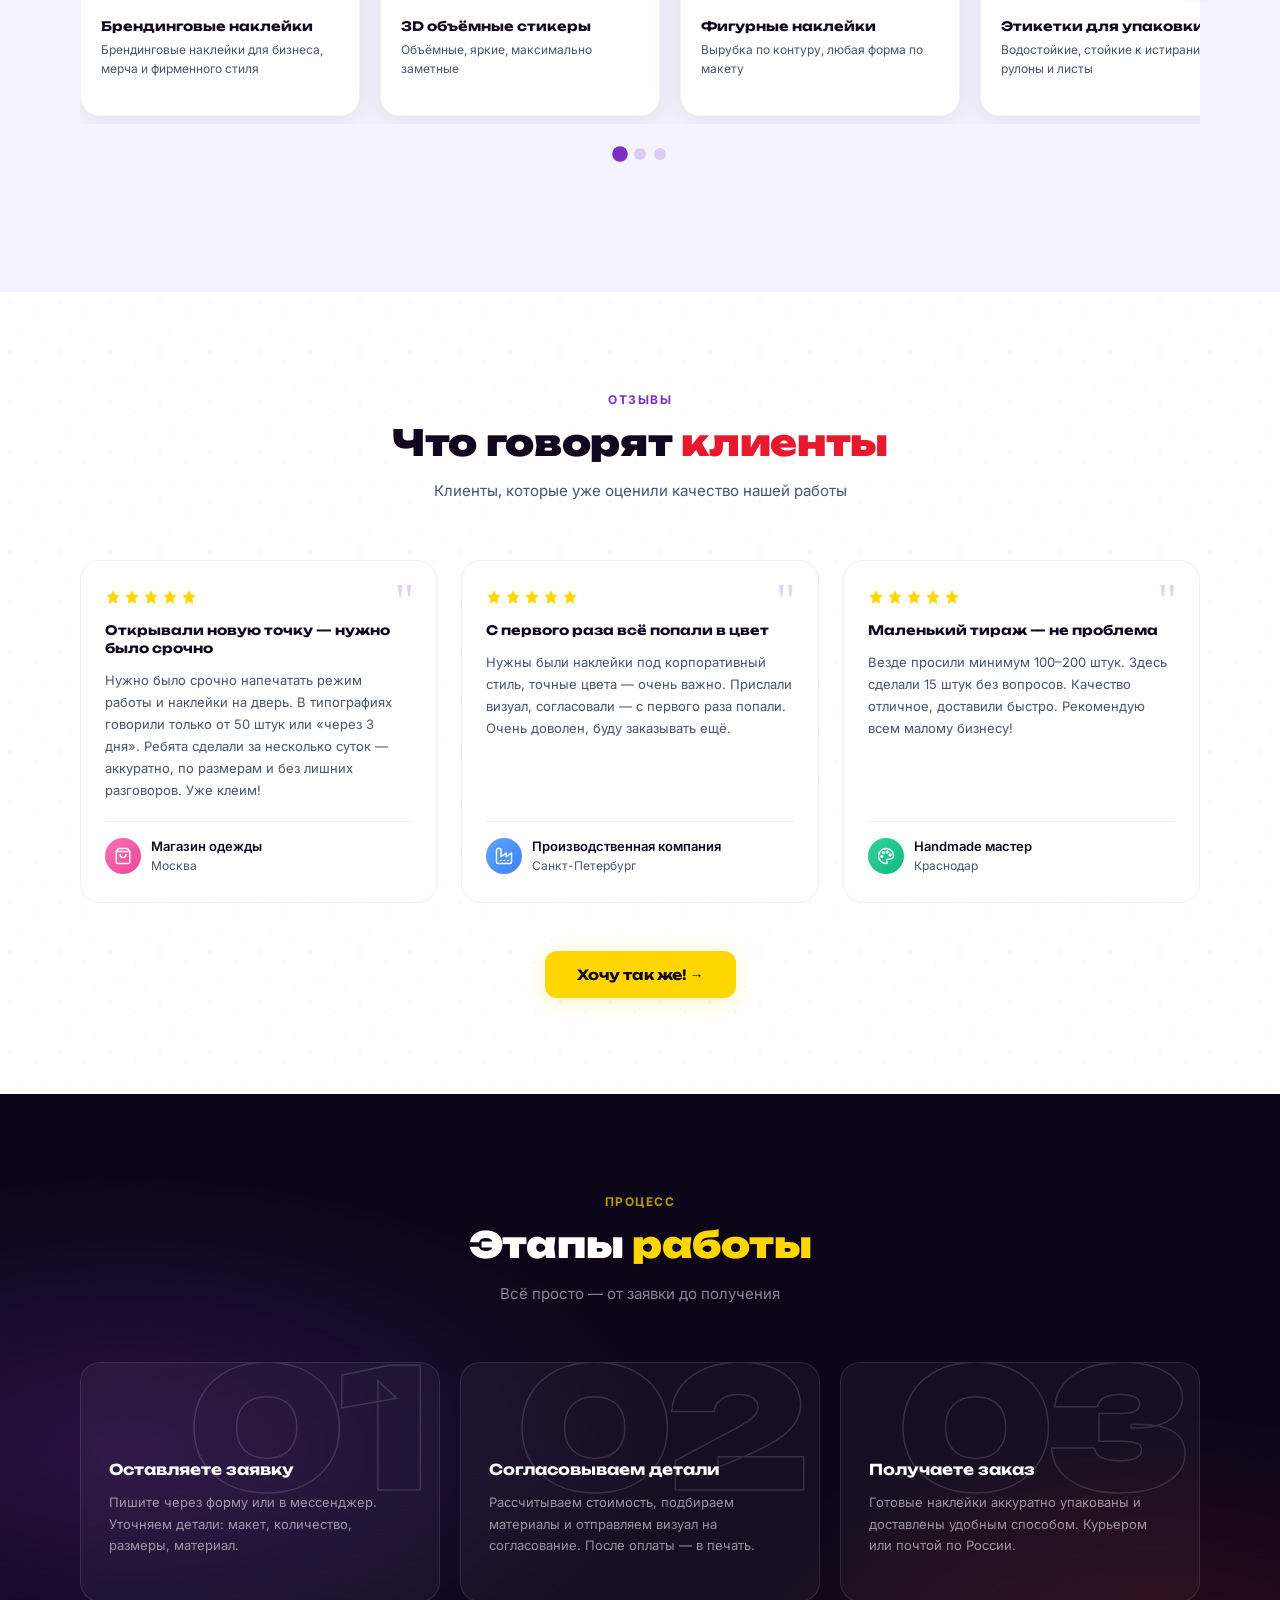
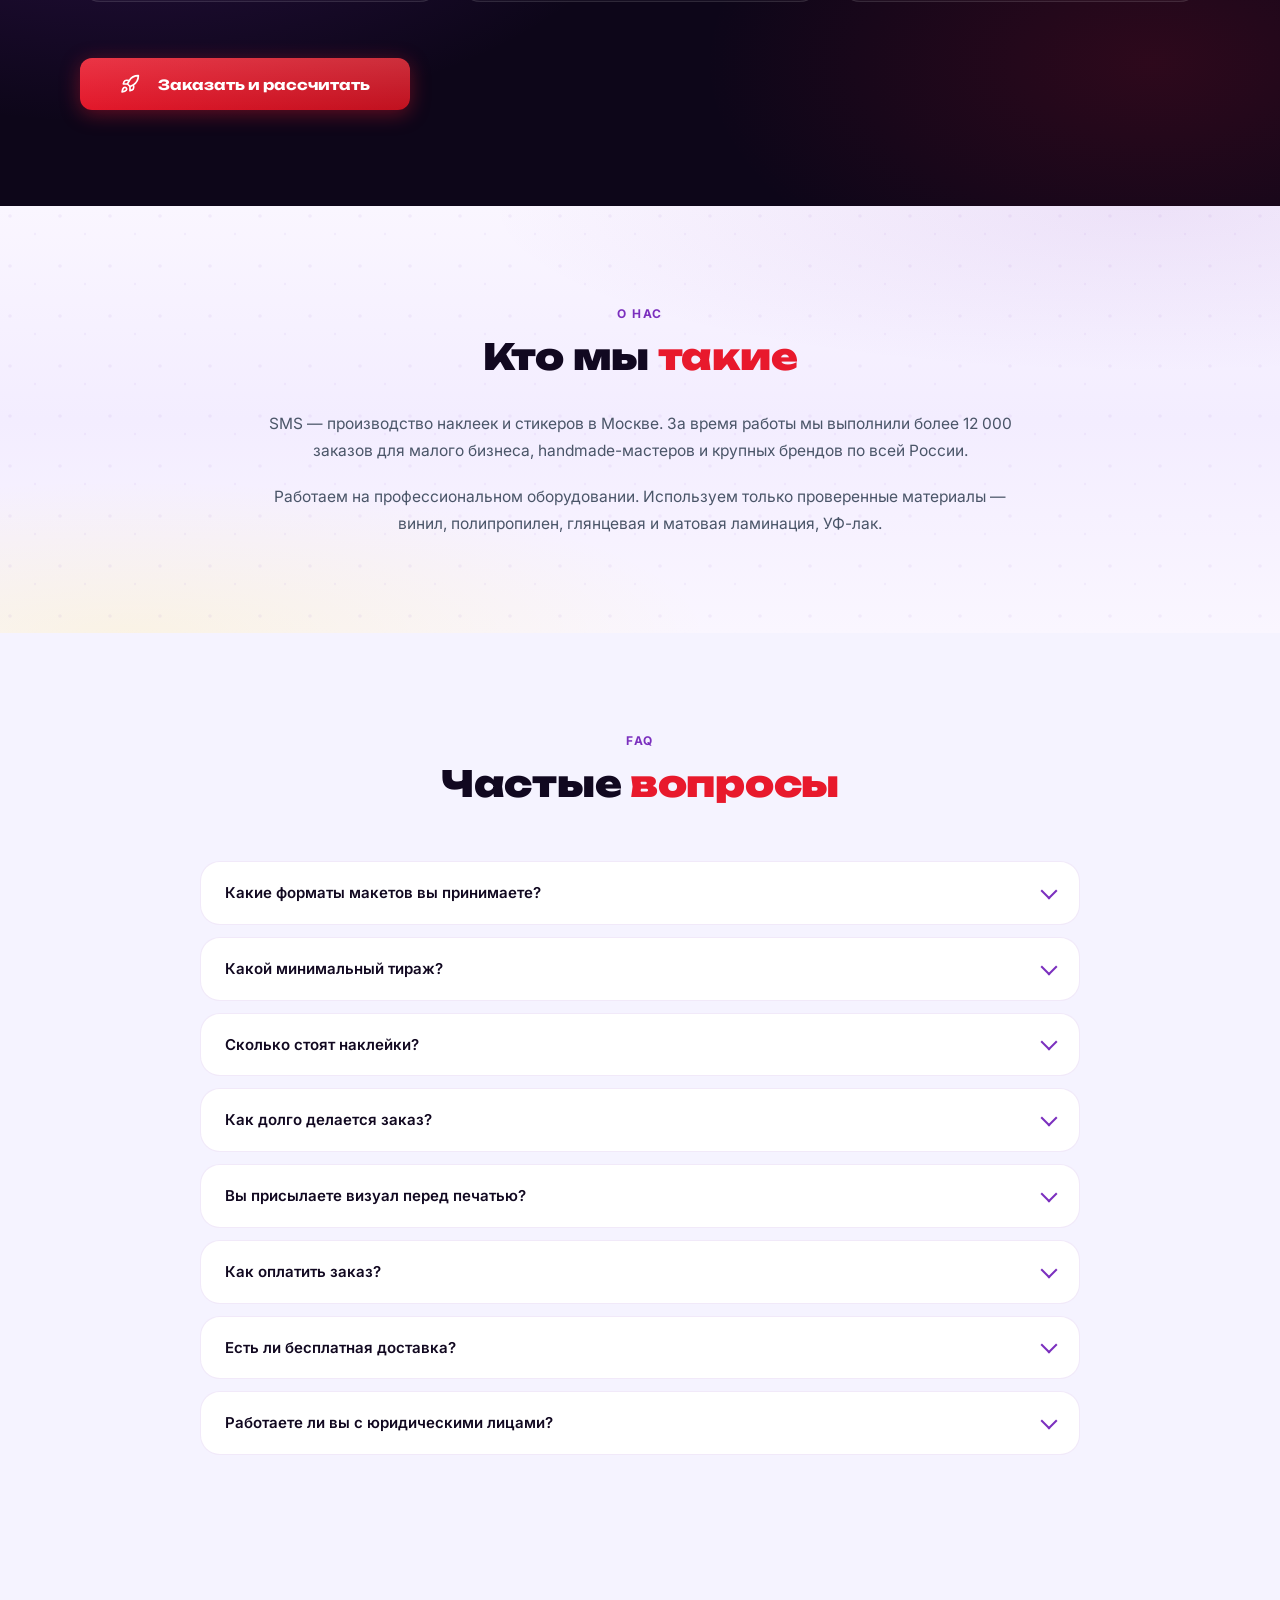
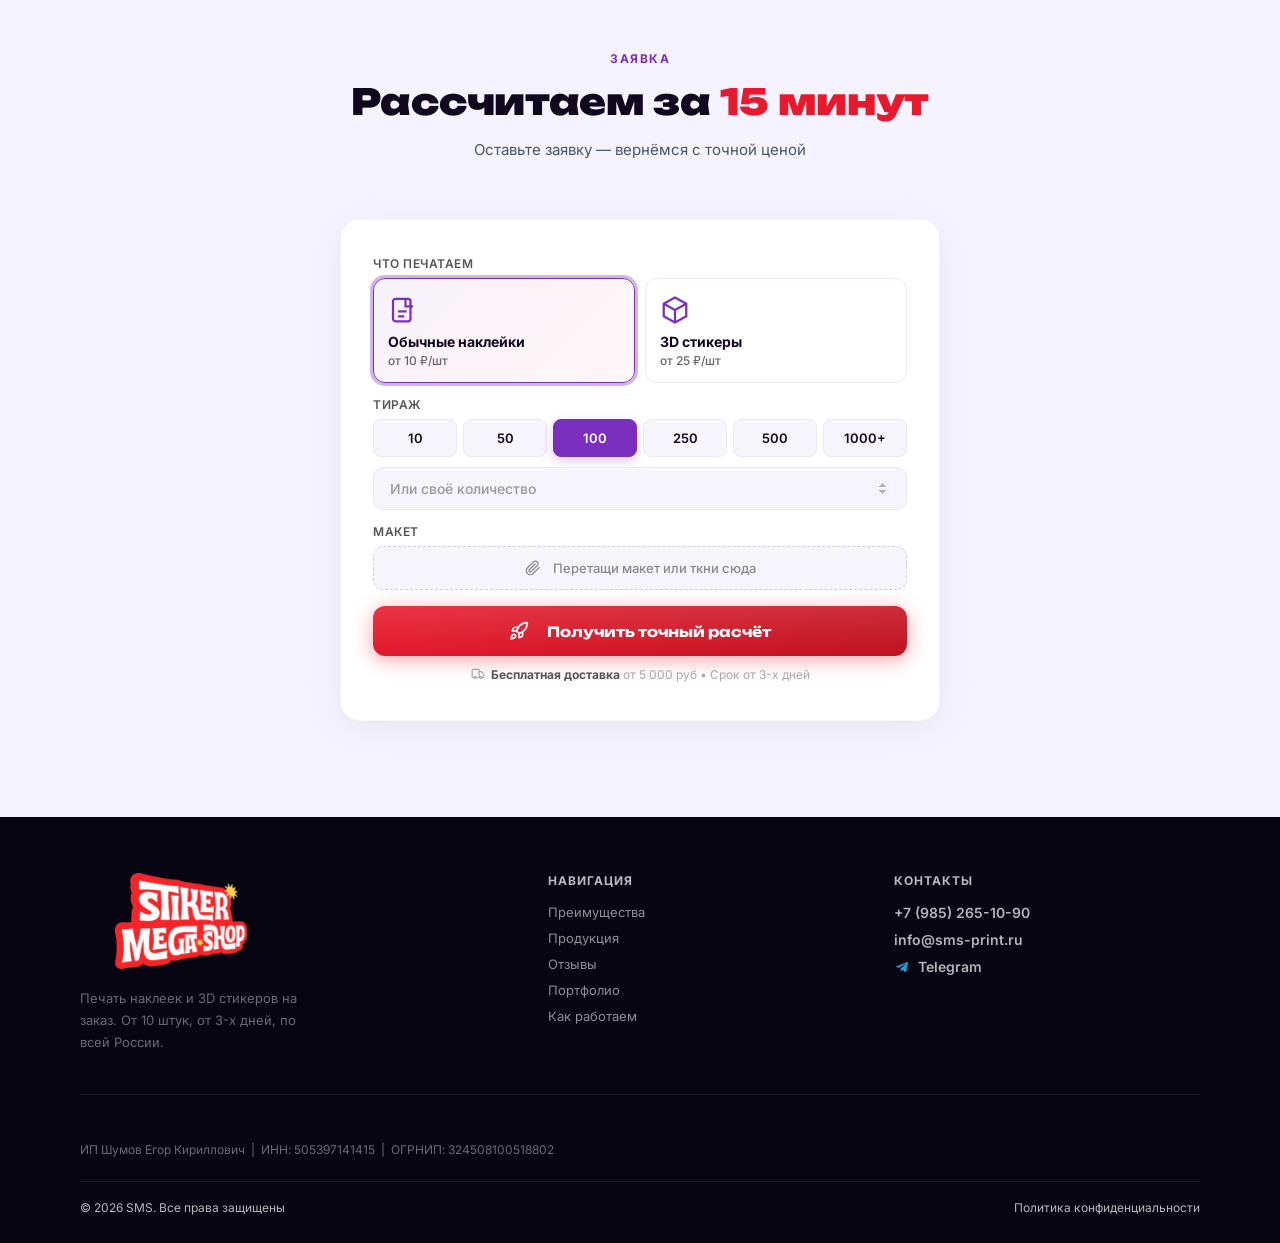
==== commit a31bafe5: "Footer logo: same spin+wobble, triggered when scrolled into view Footer is below the fold, so a load" ====
--- a/index.html
+++ b/index.html
@@ -51,7 +51,7 @@
 <link rel="preload" href="fonts/unbounded-900-cyrillic.woff2" as="font" type="font/woff2" crossorigin>
 <link rel="preload" href="fonts/inter-400-cyrillic.woff2" as="font" type="font/woff2" crossorigin>
 <link rel="preload" href="images/sms-logo-1.webp" as="image" fetchpriority="high">
-<style>@font-face{font-family:'Inter';font-style:normal;font-weight:400;font-display:swap;src:url(fonts/inter-400-cyrillic.woff2) format('woff2');unicode-range:U+0301,U+0400-045F,U+0490-0491,U+04B0-04B1,U+2116}@font-face{font-family:'Inter';font-style:normal;font-weight:400;font-display:swap;src:url(fonts/inter-400-latin.woff2) format('woff2');unicode-range:U+0000-00FF,U+0131,U+0152-0153,U+02BB-02BC,U+02C6,U+02DA,U+02DC,U+0304,U+0308,U+0329,U+2000-206F,U+20AC,U+2122,U+2191,U+2193,U+2212,U+2215,U+FEFF,U+FFFD}@font-face{font-family:'Inter';font-style:normal;font-weight:500;font-display:swap;src:url(fonts/inter-500-cyrillic.woff2) format('woff2');unicode-range:U+0301,U+0400-045F,U+0490-0491,U+04B0-04B1,U+2116}@font-face{font-family:'Inter';font-style:normal;font-weight:500;font-display:swap;src:url(fonts/inter-500-latin.woff2) format('woff2');unicode-range:U+0000-00FF,U+0131,U+0152-0153,U+02BB-02BC,U+02C6,U+02DA,U+02DC,U+0304,U+0308,U+0329,U+2000-206F,U+20AC,U+2122,U+2191,U+2193,U+2212,U+2215,U+FEFF,U+FFFD}@font-face{font-family:'Inter';font-style:normal;font-weight:600;font-display:swap;src:url(fonts/inter-600-cyrillic.woff2) format('woff2');unicode-range:U+0301,U+0400-045F,U+0490-0491,U+04B0-04B1,U+2116}@font-face{font-family:'Inter';font-style:normal;font-weight:600;font-display:swap;src:url(fonts/inter-600-latin.woff2) format('woff2');unicode-range:U+0000-00FF,U+0131,U+0152-0153,U+02BB-02BC,U+02C6,U+02DA,U+02DC,U+0304,U+0308,U+0329,U+2000-206F,U+20AC,U+2122,U+2191,U+2193,U+2212,U+2215,U+FEFF,U+FFFD}@font-face{font-family:'Inter';font-style:normal;font-weight:700;font-display:swap;src:url(fonts/inter-700-cyrillic.woff2) format('woff2');unicode-range:U+0301,U+0400-045F,U+0490-0491,U+04B0-04B1,U+2116}@font-face{font-family:'Inter';font-style:normal;font-weight:700;font-display:swap;src:url(fonts/inter-700-latin.woff2) format('woff2');unicode-range:U+0000-00FF,U+0131,U+0152-0153,U+02BB-02BC,U+02C6,U+02DA,U+02DC,U+0304,U+0308,U+0329,U+2000-206F,U+20AC,U+2122,U+2191,U+2193,U+2212,U+2215,U+FEFF,U+FFFD}@font-face{font-family:'Unbounded';font-style:normal;font-weight:400;font-display:swap;src:url(fonts/unbounded-400-cyrillic.woff2) format('woff2');unicode-range:U+0301,U+0400-045F,U+0490-0491,U+04B0-04B1,U+2116}@font-face{font-family:'Unbounded';font-style:normal;font-weight:400;font-display:swap;src:url(fonts/unbounded-400-latin.woff2) format('woff2');unicode-range:U+0000-00FF,U+0131,U+0152-0153,U+02BB-02BC,U+02C6,U+02DA,U+02DC,U+0304,U+0308,U+0329,U+2000-206F,U+20AC,U+2122,U+2191,U+2193,U+2212,U+2215,U+FEFF,U+FFFD}@font-face{font-family:'Unbounded';font-style:normal;font-weight:700;font-display:swap;src:url(fonts/unbounded-700-cyrillic.woff2) format('woff2');unicode-range:U+0301,U+0400-045F,U+0490-0491,U+04B0-04B1,U+2116}@font-face{font-family:'Unbounded';font-style:normal;font-weight:700;font-display:swap;src:url(fonts/unbounded-700-latin.woff2) format('woff2');unicode-range:U+0000-00FF,U+0131,U+0152-0153,U+02BB-02BC,U+02C6,U+02DA,U+02DC,U+0304,U+0308,U+0329,U+2000-206F,U+20AC,U+2122,U+2191,U+2193,U+2212,U+2215,U+FEFF,U+FFFD}@font-face{font-family:'Unbounded';font-style:normal;font-weight:900;font-display:swap;src:url(fonts/unbounded-900-cyrillic.woff2) format('woff2');unicode-range:U+0301,U+0400-045F,U+0490-0491,U+04B0-04B1,U+2116}@font-face{font-family:'Unbounded';font-style:normal;font-weight:900;font-display:swap;src:url(fonts/unbounded-900-latin.woff2) format('woff2');unicode-range:U+0000-00FF,U+0131,U+0152-0153,U+02BB-02BC,U+02C6,U+02DA,U+02DC,U+0304,U+0308,U+0329,U+2000-206F,U+20AC,U+2122,U+2191,U+2193,U+2212,U+2215,U+FEFF,U+FFFD}:root{--red:#E8192C;--red-dark:#b80f1f;--purple:#7B2FBE;--purple-light:#9B5FDE;--purple-glow:rgba(123,47,190,0.35);--yellow:#FFD600;--yellow-glow:rgba(255,214,0,0.25);--bg-dark:#0d0619;--bg-purple:#1a0a2e;--bg-card:rgba(255,255,255,0.055);--border:rgba(255,255,255,0.12);--white:#ffffff;--gray-bg:#f5f3ff;--text-dark:#110820;--text-muted:#4a5568;--radius-card:20px;--radius-btn:12px;--shadow-card:0 8px 32px rgba(0,0,0,0.08);--shadow-hover:0 20px 48px rgba(123,47,190,0.18);--transition:0.25s cubic-bezier(.4,0,.2,1);}*,*::before,*::after{margin:0;padding:0;box-sizing:border-box;}html{scroll-behavior:smooth;font-size:16px;}body{font-family:'Inter',system-ui,-apple-system,sans-serif;background:var(--white);color:var(--text-dark);overflow-x:hidden;-webkit-font-smoothing:antialiased;}img,svg{display:block;max-width:100%;}button,select,input{font-family:inherit;}a{color:inherit;text-decoration:none;}::-webkit-scrollbar{width:6px;}::-webkit-scrollbar-track{background:var(--bg-dark);}::-webkit-scrollbar-thumb{background:var(--purple);border-radius:3px;}.nav{position:fixed;top:0;left:0;right:0;z-index:1000;display:flex;align-items:center;justify-content:space-between;gap:16px;padding:0 32px;height:84px;background:rgba(13,6,25,0.82);backdrop-filter:blur(16px) saturate(180%);-webkit-backdrop-filter:blur(16px) saturate(180%);border-bottom:1px solid var(--border);transition:background var(--transition),box-shadow var(--transition);}.nav.scrolled{background:rgba(13,6,25,0.97);box-shadow:0 1px 0 rgba(255,255,255,0.06);}.nav-logo{display:flex;align-items:center;gap:8px;text-decoration:none;flex-shrink:0;}.nav-logo-img{height:66px;width:auto;display:block;filter:drop-shadow(0 0 18px rgba(232,25,44,0.35));}.nav-logo-sub{color:rgba(255,255,255,0.45);font-size:12px;font-weight:500;letter-spacing:0.5px;white-space:nowrap;}.footer-logo-img{height:96px;width:auto;display:block;transform:translateX(-19px);}.nav-links{display:flex;gap:4px;list-style:none;}.nav-links a{color:rgba(255,255,255,0.65);font-size:13px;font-weight:500;padding:6px 12px;border-radius:8px;transition:color var(--transition),background var(--transition);}.nav-links a:hover{color:#fff;background:rgba(255,255,255,0.07);}.nav-right{display:flex;align-items:center;gap:12px;flex-shrink:0;}.nav-phone{color:rgba(255,255,255,0.85);font-size:14px;font-weight:600;transition:color var(--transition);}.nav-phone:hover{color:var(--yellow);}.nav-email{color:rgba(255,255,255,0.55);font-size:13px;font-weight:500;transition:color var(--transition);}.nav-email:hover{color:rgba(255,255,255,0.85);}.nav-cta{background:var(--red);color:#fff;border:none;padding:9px 18px;border-radius:9px;font-size:13px;font-weight:600;cursor:pointer;white-space:nowrap;transition:background var(--transition),transform var(--transition),box-shadow var(--transition);box-shadow:0 0 0 rgba(232,25,44,0);}.nav-cta:hover{background:var(--red-dark);transform:translateY(-1px);box-shadow:0 4px 16px rgba(232,25,44,0.4);}.burger{display:none;flex-direction:column;gap:5px;cursor:pointer;background:none;border:none;padding:6px;border-radius:8px;}.burger span{display:block;width:22px;height:2px;background:rgba(255,255,255,0.85);border-radius:2px;transition:var(--transition);}.burger.open span:nth-child(1){transform:translateY(7px) rotate(45deg);}.burger.open span:nth-child(2){opacity:0;}.burger.open span:nth-child(3){transform:translateY(-7px) rotate(-45deg);}.hero{position:relative;min-height:100vh;background:var(--bg-dark);padding:96px 24px 72px;display:flex;align-items:center;overflow:hidden;color-scheme:dark;}.hero-mesh{position:absolute;inset:0;background:radial-gradient(ellipse 70% 60% at 20% 50%,rgba(123,47,190,0.4) 0%,transparent 70%),radial-gradient(ellipse 50% 50% at 80% 20%,rgba(232,25,44,0.25) 0%,transparent 65%),radial-gradient(ellipse 60% 55% at 70% 80%,rgba(74,26,122,0.35) 0%,transparent 70%);z-index:0;}.hero-orb{position:absolute;border-radius:50%;filter:blur(60px);pointer-events:none;z-index:0;animation:orbFloat 8s ease-in-out infinite;}.hero-orb-1{width:380px;height:380px;background:rgba(123,47,190,0.28);top:-80px;left:-60px;animation-delay:0s;}.hero-orb-2{width:280px;height:280px;background:rgba(232,25,44,0.2);top:30%;right:5%;animation-delay:3s;}.hero-orb-3{width:200px;height:200px;background:rgba(255,214,0,0.12);bottom:10%;left:40%;animation-delay:5s;}@keyframes orbFloat{0%,100%{transform:translateY(0) scale(1);}50%{transform:translateY(-24px) scale(1.05);}}.hero::after{content:'';position:absolute;inset:0;background-image:url("data:image/svg+xml,%3Csvg viewBox='0 0 256 256' xmlns='http://www.w3.org/2000/svg'%3E%3Cfilter id='noise'%3E%3CfeTurbulence type='fractalNoise' baseFrequency='0.9' numOctaves='4' stitchTiles='stitch'/%3E%3C/filter%3E%3Crect width='100%25' height='100%25' filter='url(%23noise)' opacity='0.04'/%3E%3C/svg%3E");background-size:200px 200px;pointer-events:none;z-index:1;opacity:0.4;}.hero-inner{position:relative;z-index:2;max-width:1120px;margin:0 auto;width:100%;display:grid;grid-template-columns:minmax(0,1.1fr) minmax(420px,0.9fr);gap:56px;align-items:center;}.hero-eyebrow{display:inline-flex;align-items:center;gap:8px;background:rgba(255,214,0,0.12);border:1px solid rgba(255,214,0,0.3);color:var(--yellow);font-size:12px;font-weight:600;padding:6px 14px;border-radius:50px;margin-bottom:24px;letter-spacing:0.5px;text-transform:uppercase;}.hero-eyebrow .dot{width:6px;height:6px;background:var(--yellow);border-radius:50%;animation:pulse 2s ease-in-out infinite;}@keyframes pulse{0%,100%{box-shadow:0 0 0 0 rgba(255,214,0,0.5);}50%{box-shadow:0 0 0 6px rgba(255,214,0,0);}}.hero h1{font-family:'Unbounded','Arial Black',sans-serif;font-size:clamp(38px,6.2vw,76px);font-weight:900;color:#fff;line-height:0.88;margin-bottom:24px;letter-spacing:-1.5px;}.hero h1 em{font-style:normal;color:var(--yellow);}.hero-rotator{display:inline-grid;vertical-align:bottom;max-width:100%;line-height:0.85;font-size:clamp(34px,5.2vw,60px);}.hero-rotator--accent{color:var(--yellow);text-transform:uppercase;}.hero-rotator__word{grid-area:1 / 1;opacity:0;transform:translateY(0.45em);transition:opacity 0.45s ease,transform 0.55s cubic-bezier(.2,.7,.2,1);white-space:nowrap;will-change:transform,opacity;}.hero-rotator__word.is-active{opacity:1;transform:translateY(0);}.hero-rotator__word.is-leaving{opacity:0;transform:translateY(-0.45em);}@media (prefers-reduced-motion:reduce){.hero-rotator__word{transition:none;}}.hero-sub{color:rgba(255,255,255,0.6);font-size:16px;line-height:1.65;margin-bottom:28px;max-width:480px;}.hero-stats{display:flex;gap:28px;margin-bottom:36px;flex-wrap:wrap;}.hero-stat{display:flex;flex-direction:column;gap:2px;}.hero-stat-val{font-family:'Unbounded','Arial Black',sans-serif;font-size:26px;font-weight:900;color:var(--yellow);line-height:1;}.hero-stat-label{font-size:12px;color:rgba(255,255,255,0.5);font-weight:500;}.hero-trust{display:flex;align-items:center;gap:10px;color:rgba(255,255,255,0.5);font-size:13px;}.hero-avatars{display:flex;}.hero-avatar{width:30px;height:30px;border-radius:50%;border:2px solid var(--bg-dark);margin-left:-8px;display:flex;align-items:center;justify-content:center;font-size:13px;flex-shrink:0;}.hero-avatars .hero-avatar:first-child{margin-left:0;}.av-1{background:linear-gradient(135deg,#f472b6,#ec4899);}.av-2{background:linear-gradient(135deg,#60a5fa,#3b82f6);}.av-3{background:linear-gradient(135deg,#34d399,#10b981);}.av-4{background:linear-gradient(135deg,#fbbf24,#f59e0b);}.hero-form-wrap{background:rgba(255,255,255,0.06);border:1px solid rgba(255,255,255,0.13);border-radius:24px;padding:32px 28px;backdrop-filter:blur(20px) saturate(180%);-webkit-backdrop-filter:blur(20px) saturate(180%);box-shadow:0 24px 64px rgba(0,0,0,0.4),inset 0 1px 0 rgba(255,255,255,0.1);color-scheme:dark;}.hero-form-title{font-family:'Unbounded','Arial Black',sans-serif;font-size:16px;font-weight:800;color:#fff;margin-bottom:4px;}.hero-form-sub{font-size:13px;color:rgba(255,255,255,0.45);margin-bottom:22px;}.form-field{margin-bottom:14px;}.form-field label{display:block;color:rgba(255,255,255,0.7);font-size:12px;font-weight:600;letter-spacing:0.5px;text-transform:uppercase;margin-bottom:7px;}.form-field select,.form-field input[type="number"]{width:100%;background:rgba(255,255,255,0.08);border:1px solid rgba(255,255,255,0.18);color:#fff;-webkit-text-fill-color:#fff;padding:12px 16px;border-radius:10px;font-size:14px;font-weight:500;outline:none;transition:border var(--transition),background var(--transition),box-shadow var(--transition);appearance:none;-webkit-appearance:none;}.form-field select::placeholder,.form-field input[type="number"]::placeholder{color:rgba(255,255,255,0.72);-webkit-text-fill-color:rgba(255,255,255,0.72);opacity:1;}.form-field select:focus,.form-field input:focus{border-color:var(--yellow);background:rgba(255,214,0,0.07);box-shadow:0 0 0 3px rgba(255,214,0,0.12);}.form-field select option{background:#1a0a2e;color:#fff;}input[type="number"]::-webkit-inner-spin-button{opacity:0.4;}.upload-zone{width:100%;background:rgba(255,255,255,0.05);border:1.5px dashed rgba(255,255,255,0.25);color:rgba(255,255,255,0.55);padding:13px 16px;border-radius:10px;font-size:13px;font-weight:500;cursor:pointer;transition:all var(--transition);display:flex;align-items:center;justify-content:center;gap:8px;}.upload-zone:hover{border-color:var(--yellow);color:var(--yellow);background:rgba(255,214,0,0.06);}.upload-zone.has-file{border-color:#4ade80;color:#4ade80;background:rgba(74,222,128,0.07);border-style:solid;}.btn-cta{display:flex;align-items:center;justify-content:center;gap:8px;width:100%;background:linear-gradient(135deg,var(--red) 0%,#c0111f 100%);color:#fff;border:none;padding:15px 24px;border-radius:var(--radius-btn);font-family:'Unbounded','Arial Black',sans-serif;font-size:14px;font-weight:700;cursor:pointer;margin-top:16px;transition:transform var(--transition),box-shadow var(--transition),filter var(--transition);box-shadow:0 4px 20px rgba(232,25,44,0.4);letter-spacing:0;position:relative;overflow:hidden;}.btn-cta::after{content:'';position:absolute;inset:0;background:linear-gradient(to bottom,rgba(255,255,255,0.12),transparent);pointer-events:none;}.btn-cta:hover{transform:translateY(-2px);box-shadow:0 8px 28px rgba(232,25,44,0.5);filter:brightness(1.05);}.btn-cta:active{transform:translateY(0);}.form-note{text-align:center;color:rgba(255,255,255,0.72);font-size:12px;margin-top:10px;line-height:1.5;}.form-note strong{color:rgba(255,255,255,0.6);}@media (max-width:860px){.nav-links{display:none;}.burger{display:flex;}.nav-links.open{display:flex;flex-direction:column;position:fixed;top:84px;left:0;right:0;background:rgba(13,6,25,0.98);padding:20px 24px 28px;gap:4px;z-index:999;border-top:1px solid var(--border);}.nav-links.open a{padding:10px 14px;border-radius:10px;display:block;font-size:15px;}.nav-mobile-contacts{display:flex !important;flex-direction:column;gap:6px;margin-top:12px;padding-top:16px;border-top:1px solid rgba(255,255,255,0.1);}.nav-mobile-contacts a{color:rgba(255,255,255,0.7) !important;font-size:14px !important;font-weight:600;padding:8px 14px !important;}.nav-mobile-contacts a:hover{color:var(--yellow) !important;}.hero-inner{grid-template-columns:1fr;gap:40px;}.hero{padding:88px 24px 56px;min-height:auto;}.hero h1{font-size:clamp(34px,8.5vw,56px);letter-spacing:-1px;}.hero-rotator{font-size:clamp(28px,7.5vw,50px);}.footer-top{grid-template-columns:1fr 1fr;gap:28px;}.footer-brand{grid-column:1 / -1;}}@media (max-width:600px){.nav-phone{display:none;}.nav-email{display:none;}.nav{padding:0 16px;}.nav-cta{padding:8px 14px;font-size:12px;}.hero-stats{gap:20px;}.hero-stat-val{font-size:22px;}.section-wrap{padding:72px 20px;}.offer-section{padding:72px 20px;}.reviews-section{padding:72px 20px;}.steps-section{padding:72px 20px;}.bottom-section{padding:72px 20px;}.portfolio-section{padding:72px 20px;}.bottom-form-card{padding:24px 20px;}.modal-box{padding:28px 20px;}.footer-top{grid-template-columns:1fr;}.footer-bottom{flex-direction:column;text-align:center;}.benefits-grid,.offer-grid,.reviews-grid{display:flex;overflow-x:scroll;overflow-y:hidden;scroll-snap-type:x mandatory;-webkit-overflow-scrolling:touch;overscroll-behavior-x:contain;scrollbar-width:none;margin-inline:-20px;padding-inline:16px;padding-bottom:16px;gap:12px;scroll-padding-left:16px;-webkit-scroll-snap-type:x mandatory;}.benefits-grid::-webkit-scrollbar,.offer-grid::-webkit-scrollbar,.reviews-grid::-webkit-scrollbar{display:none;}.benefits-grid .benefit-card,.offer-grid .offer-card,.reviews-grid .review-card{flex-shrink:0;width:calc(100vw - 52px);scroll-snap-align:start;scroll-snap-stop:always;}.portfolio-card{min-width:calc(100vw - 52px);width:calc(100vw - 52px);scroll-snap-stop:always;scroll-snap-align:start;}.portfolio-carousel{overflow-y:hidden;overscroll-behavior-x:contain;scroll-snap-type:x mandatory;scroll-padding-left:0px;padding-inline:0;}}.carr-btn{position:absolute;top:50%;transform:translateY(-50%);z-index:10;width:44px;height:44px;border-radius:50%;border:none;background:rgba(255,255,255,0.95);box-shadow:0 2px 12px rgba(0,0,0,0.15);font-size:26px;line-height:1;cursor:pointer;display:flex;align-items:center;justify-content:center;color:#333;transition:background 0.2s,transform 0.2s;padding:0;user-select:none;}.carr-btn:hover{background:#fff;transform:translateY(-50%) scale(1.1);}.carr-prev{left:-20px;}.carr-next{right:-20px;}@media (max-width:600px){.carr-btn{width:34px;height:34px;font-size:22px;}.carr-prev{left:4px;}.carr-next{right:4px;}}.section-dots{display:none;}@media (max-width:600px){.section-dots{display:flex;justify-content:center;gap:8px;margin-top:18px;}}.product-cards{display:grid;grid-template-columns:1fr 1fr;gap:8px;}.product-card{background:rgba(255,255,255,0.06);border:1.5px solid rgba(255,255,255,0.13);border-radius:12px;padding:14px 12px 12px;cursor:pointer;text-align:left;transition:background 0.2s,border-color 0.2s,box-shadow 0.2s,transform 0.2s;color:#fff;font-family:inherit;display:block;}.product-card:hover{background:rgba(255,255,255,0.1);border-color:rgba(255,255,255,0.25);transform:translateY(-1px);}.product-card.is-active{background:rgba(255,214,0,0.1);border-color:var(--yellow);box-shadow:0 0 0 3px rgba(255,214,0,0.12);}.product-card__icon{display:block;width:28px;height:28px;color:var(--yellow);margin-bottom:8px;}.product-card__icon svg{width:100%;height:100%;}.product-card__name{font-weight:700;font-size:13px;line-height:1.25;margin-bottom:2px;color:#fff;}.product-card__price{font-size:11px;color:rgba(255,255,255,0.55);font-weight:500;}.qty-chips{display:flex;flex-wrap:wrap;gap:6px;margin-bottom:10px;}.qty-chip{flex:1 1 0;min-width:48px;background:rgba(255,255,255,0.08);border:1px solid rgba(255,255,255,0.18);color:#fff;padding:9px 8px;border-radius:8px;font-size:13px;font-weight:600;cursor:pointer;transition:background 0.2s,border-color 0.2s,color 0.2s;font-family:inherit;}.qty-chip:hover{background:rgba(255,255,255,0.13);}.qty-chip.is-active{background:rgba(255,214,0,0.18);border-color:var(--yellow);color:var(--yellow);}.qty-custom{width:100%;background:rgba(255,255,255,0.06);border:1px solid rgba(255,255,255,0.14);color:#fff;-webkit-text-fill-color:#fff;padding:10px 14px;border-radius:10px;font-size:13px;font-weight:500;outline:none;transition:border 0.2s,background 0.2s;appearance:none;-webkit-appearance:none;}.qty-custom::placeholder{color:rgba(255,255,255,0.4);}.qty-custom:focus{border-color:var(--yellow);background:rgba(255,214,0,0.06);}.price-preview{background:linear-gradient(135deg,rgba(255,214,0,0.06),rgba(123,47,190,0.06));border:1px solid rgba(255,255,255,0.1);border-radius:12px;padding:12px 16px;margin-top:14px;display:flex;align-items:center;justify-content:space-between;gap:12px;}.price-preview__label{font-size:11px;font-weight:600;color:rgba(255,255,255,0.55);letter-spacing:0.4px;text-transform:uppercase;}.price-preview__hint{font-size:10.5px;color:rgba(255,255,255,0.38);margin-top:2px;}.price-preview__value{font-family:'Unbounded','Arial Black',sans-serif;font-size:22px;font-weight:800;color:var(--yellow);line-height:1;text-shadow:0 0 12px rgba(255,214,0,0.25);transition:transform 0.18s;}.price-preview__value.is-bump{transform:scale(1.08);}.upload-zone{padding:14px 16px;}.btn-cta,.nav-cta{position:relative;overflow:hidden;isolation:isolate;}.btn-cta::before,.nav-cta::before{content:"";position:absolute;top:-50%;left:-75%;width:50%;height:200%;background:linear-gradient(100deg,transparent 0%,rgba(255,255,255,0) 30%,rgba(255,255,255,0.55) 50%,rgba(255,255,255,0) 70%,transparent 100%);transform:skewX(-22deg);pointer-events:none;z-index:1;animation:ctaSweep 2.6s ease-in-out infinite;}.btn-cta:hover::before,.nav-cta:hover::before{animation-duration:1.3s;}@keyframes ctaSweep{0%{left:-75%;opacity:0;}10%{opacity:1;}50%{left:120%;opacity:1;}51%,100%{opacity:0;}}@media (prefers-reduced-motion:reduce){.btn-cta::before,.nav-cta::before{display:none;}}@keyframes navLogoSpin{from{transform:rotate(0)}to{transform:rotate(360deg)}}@keyframes navLogoWobble{0%,100%{transform:rotate(0)}25%{transform:rotate(-4deg)}75%{transform:rotate(4deg)}}.nav-logo-img{will-change:transform;animation:navLogoSpin 1.2s cubic-bezier(.4,0,.2,1) 0.3s 1 both,navLogoWobble 3.4s ease-in-out 1.6s infinite;}@media (prefers-reduced-motion:reduce){.nav-logo-img{animation:none;}}</style>
+<style>@font-face{font-family:'Inter';font-style:normal;font-weight:400;font-display:swap;src:url(fonts/inter-400-cyrillic.woff2) format('woff2');unicode-range:U+0301,U+0400-045F,U+0490-0491,U+04B0-04B1,U+2116}@font-face{font-family:'Inter';font-style:normal;font-weight:400;font-display:swap;src:url(fonts/inter-400-latin.woff2) format('woff2');unicode-range:U+0000-00FF,U+0131,U+0152-0153,U+02BB-02BC,U+02C6,U+02DA,U+02DC,U+0304,U+0308,U+0329,U+2000-206F,U+20AC,U+2122,U+2191,U+2193,U+2212,U+2215,U+FEFF,U+FFFD}@font-face{font-family:'Inter';font-style:normal;font-weight:500;font-display:swap;src:url(fonts/inter-500-cyrillic.woff2) format('woff2');unicode-range:U+0301,U+0400-045F,U+0490-0491,U+04B0-04B1,U+2116}@font-face{font-family:'Inter';font-style:normal;font-weight:500;font-display:swap;src:url(fonts/inter-500-latin.woff2) format('woff2');unicode-range:U+0000-00FF,U+0131,U+0152-0153,U+02BB-02BC,U+02C6,U+02DA,U+02DC,U+0304,U+0308,U+0329,U+2000-206F,U+20AC,U+2122,U+2191,U+2193,U+2212,U+2215,U+FEFF,U+FFFD}@font-face{font-family:'Inter';font-style:normal;font-weight:600;font-display:swap;src:url(fonts/inter-600-cyrillic.woff2) format('woff2');unicode-range:U+0301,U+0400-045F,U+0490-0491,U+04B0-04B1,U+2116}@font-face{font-family:'Inter';font-style:normal;font-weight:600;font-display:swap;src:url(fonts/inter-600-latin.woff2) format('woff2');unicode-range:U+0000-00FF,U+0131,U+0152-0153,U+02BB-02BC,U+02C6,U+02DA,U+02DC,U+0304,U+0308,U+0329,U+2000-206F,U+20AC,U+2122,U+2191,U+2193,U+2212,U+2215,U+FEFF,U+FFFD}@font-face{font-family:'Inter';font-style:normal;font-weight:700;font-display:swap;src:url(fonts/inter-700-cyrillic.woff2) format('woff2');unicode-range:U+0301,U+0400-045F,U+0490-0491,U+04B0-04B1,U+2116}@font-face{font-family:'Inter';font-style:normal;font-weight:700;font-display:swap;src:url(fonts/inter-700-latin.woff2) format('woff2');unicode-range:U+0000-00FF,U+0131,U+0152-0153,U+02BB-02BC,U+02C6,U+02DA,U+02DC,U+0304,U+0308,U+0329,U+2000-206F,U+20AC,U+2122,U+2191,U+2193,U+2212,U+2215,U+FEFF,U+FFFD}@font-face{font-family:'Unbounded';font-style:normal;font-weight:400;font-display:swap;src:url(fonts/unbounded-400-cyrillic.woff2) format('woff2');unicode-range:U+0301,U+0400-045F,U+0490-0491,U+04B0-04B1,U+2116}@font-face{font-family:'Unbounded';font-style:normal;font-weight:400;font-display:swap;src:url(fonts/unbounded-400-latin.woff2) format('woff2');unicode-range:U+0000-00FF,U+0131,U+0152-0153,U+02BB-02BC,U+02C6,U+02DA,U+02DC,U+0304,U+0308,U+0329,U+2000-206F,U+20AC,U+2122,U+2191,U+2193,U+2212,U+2215,U+FEFF,U+FFFD}@font-face{font-family:'Unbounded';font-style:normal;font-weight:700;font-display:swap;src:url(fonts/unbounded-700-cyrillic.woff2) format('woff2');unicode-range:U+0301,U+0400-045F,U+0490-0491,U+04B0-04B1,U+2116}@font-face{font-family:'Unbounded';font-style:normal;font-weight:700;font-display:swap;src:url(fonts/unbounded-700-latin.woff2) format('woff2');unicode-range:U+0000-00FF,U+0131,U+0152-0153,U+02BB-02BC,U+02C6,U+02DA,U+02DC,U+0304,U+0308,U+0329,U+2000-206F,U+20AC,U+2122,U+2191,U+2193,U+2212,U+2215,U+FEFF,U+FFFD}@font-face{font-family:'Unbounded';font-style:normal;font-weight:900;font-display:swap;src:url(fonts/unbounded-900-cyrillic.woff2) format('woff2');unicode-range:U+0301,U+0400-045F,U+0490-0491,U+04B0-04B1,U+2116}@font-face{font-family:'Unbounded';font-style:normal;font-weight:900;font-display:swap;src:url(fonts/unbounded-900-latin.woff2) format('woff2');unicode-range:U+0000-00FF,U+0131,U+0152-0153,U+02BB-02BC,U+02C6,U+02DA,U+02DC,U+0304,U+0308,U+0329,U+2000-206F,U+20AC,U+2122,U+2191,U+2193,U+2212,U+2215,U+FEFF,U+FFFD}:root{--red:#E8192C;--red-dark:#b80f1f;--purple:#7B2FBE;--purple-light:#9B5FDE;--purple-glow:rgba(123,47,190,0.35);--yellow:#FFD600;--yellow-glow:rgba(255,214,0,0.25);--bg-dark:#0d0619;--bg-purple:#1a0a2e;--bg-card:rgba(255,255,255,0.055);--border:rgba(255,255,255,0.12);--white:#ffffff;--gray-bg:#f5f3ff;--text-dark:#110820;--text-muted:#4a5568;--radius-card:20px;--radius-btn:12px;--shadow-card:0 8px 32px rgba(0,0,0,0.08);--shadow-hover:0 20px 48px rgba(123,47,190,0.18);--transition:0.25s cubic-bezier(.4,0,.2,1);}*,*::before,*::after{margin:0;padding:0;box-sizing:border-box;}html{scroll-behavior:smooth;font-size:16px;}body{font-family:'Inter',system-ui,-apple-system,sans-serif;background:var(--white);color:var(--text-dark);overflow-x:hidden;-webkit-font-smoothing:antialiased;}img,svg{display:block;max-width:100%;}button,select,input{font-family:inherit;}a{color:inherit;text-decoration:none;}::-webkit-scrollbar{width:6px;}::-webkit-scrollbar-track{background:var(--bg-dark);}::-webkit-scrollbar-thumb{background:var(--purple);border-radius:3px;}.nav{position:fixed;top:0;left:0;right:0;z-index:1000;display:flex;align-items:center;justify-content:space-between;gap:16px;padding:0 32px;height:84px;background:rgba(13,6,25,0.82);backdrop-filter:blur(16px) saturate(180%);-webkit-backdrop-filter:blur(16px) saturate(180%);border-bottom:1px solid var(--border);transition:background var(--transition),box-shadow var(--transition);}.nav.scrolled{background:rgba(13,6,25,0.97);box-shadow:0 1px 0 rgba(255,255,255,0.06);}.nav-logo{display:flex;align-items:center;gap:8px;text-decoration:none;flex-shrink:0;}.nav-logo-img{height:66px;width:auto;display:block;filter:drop-shadow(0 0 18px rgba(232,25,44,0.35));}.nav-logo-sub{color:rgba(255,255,255,0.45);font-size:12px;font-weight:500;letter-spacing:0.5px;white-space:nowrap;}.footer-logo-img{height:96px;width:auto;display:block;transform:translateX(-19px);}.nav-links{display:flex;gap:4px;list-style:none;}.nav-links a{color:rgba(255,255,255,0.65);font-size:13px;font-weight:500;padding:6px 12px;border-radius:8px;transition:color var(--transition),background var(--transition);}.nav-links a:hover{color:#fff;background:rgba(255,255,255,0.07);}.nav-right{display:flex;align-items:center;gap:12px;flex-shrink:0;}.nav-phone{color:rgba(255,255,255,0.85);font-size:14px;font-weight:600;transition:color var(--transition);}.nav-phone:hover{color:var(--yellow);}.nav-email{color:rgba(255,255,255,0.55);font-size:13px;font-weight:500;transition:color var(--transition);}.nav-email:hover{color:rgba(255,255,255,0.85);}.nav-cta{background:var(--red);color:#fff;border:none;padding:9px 18px;border-radius:9px;font-size:13px;font-weight:600;cursor:pointer;white-space:nowrap;transition:background var(--transition),transform var(--transition),box-shadow var(--transition);box-shadow:0 0 0 rgba(232,25,44,0);}.nav-cta:hover{background:var(--red-dark);transform:translateY(-1px);box-shadow:0 4px 16px rgba(232,25,44,0.4);}.burger{display:none;flex-direction:column;gap:5px;cursor:pointer;background:none;border:none;padding:6px;border-radius:8px;}.burger span{display:block;width:22px;height:2px;background:rgba(255,255,255,0.85);border-radius:2px;transition:var(--transition);}.burger.open span:nth-child(1){transform:translateY(7px) rotate(45deg);}.burger.open span:nth-child(2){opacity:0;}.burger.open span:nth-child(3){transform:translateY(-7px) rotate(-45deg);}.hero{position:relative;min-height:100vh;background:var(--bg-dark);padding:96px 24px 72px;display:flex;align-items:center;overflow:hidden;color-scheme:dark;}.hero-mesh{position:absolute;inset:0;background:radial-gradient(ellipse 70% 60% at 20% 50%,rgba(123,47,190,0.4) 0%,transparent 70%),radial-gradient(ellipse 50% 50% at 80% 20%,rgba(232,25,44,0.25) 0%,transparent 65%),radial-gradient(ellipse 60% 55% at 70% 80%,rgba(74,26,122,0.35) 0%,transparent 70%);z-index:0;}.hero-orb{position:absolute;border-radius:50%;filter:blur(60px);pointer-events:none;z-index:0;animation:orbFloat 8s ease-in-out infinite;}.hero-orb-1{width:380px;height:380px;background:rgba(123,47,190,0.28);top:-80px;left:-60px;animation-delay:0s;}.hero-orb-2{width:280px;height:280px;background:rgba(232,25,44,0.2);top:30%;right:5%;animation-delay:3s;}.hero-orb-3{width:200px;height:200px;background:rgba(255,214,0,0.12);bottom:10%;left:40%;animation-delay:5s;}@keyframes orbFloat{0%,100%{transform:translateY(0) scale(1);}50%{transform:translateY(-24px) scale(1.05);}}.hero::after{content:'';position:absolute;inset:0;background-image:url("data:image/svg+xml,%3Csvg viewBox='0 0 256 256' xmlns='http://www.w3.org/2000/svg'%3E%3Cfilter id='noise'%3E%3CfeTurbulence type='fractalNoise' baseFrequency='0.9' numOctaves='4' stitchTiles='stitch'/%3E%3C/filter%3E%3Crect width='100%25' height='100%25' filter='url(%23noise)' opacity='0.04'/%3E%3C/svg%3E");background-size:200px 200px;pointer-events:none;z-index:1;opacity:0.4;}.hero-inner{position:relative;z-index:2;max-width:1120px;margin:0 auto;width:100%;display:grid;grid-template-columns:minmax(0,1.1fr) minmax(420px,0.9fr);gap:56px;align-items:center;}.hero-eyebrow{display:inline-flex;align-items:center;gap:8px;background:rgba(255,214,0,0.12);border:1px solid rgba(255,214,0,0.3);color:var(--yellow);font-size:12px;font-weight:600;padding:6px 14px;border-radius:50px;margin-bottom:24px;letter-spacing:0.5px;text-transform:uppercase;}.hero-eyebrow .dot{width:6px;height:6px;background:var(--yellow);border-radius:50%;animation:pulse 2s ease-in-out infinite;}@keyframes pulse{0%,100%{box-shadow:0 0 0 0 rgba(255,214,0,0.5);}50%{box-shadow:0 0 0 6px rgba(255,214,0,0);}}.hero h1{font-family:'Unbounded','Arial Black',sans-serif;font-size:clamp(38px,6.2vw,76px);font-weight:900;color:#fff;line-height:0.88;margin-bottom:24px;letter-spacing:-1.5px;}.hero h1 em{font-style:normal;color:var(--yellow);}.hero-rotator{display:inline-grid;vertical-align:bottom;max-width:100%;line-height:0.85;font-size:clamp(34px,5.2vw,60px);}.hero-rotator--accent{color:var(--yellow);text-transform:uppercase;}.hero-rotator__word{grid-area:1 / 1;opacity:0;transform:translateY(0.45em);transition:opacity 0.45s ease,transform 0.55s cubic-bezier(.2,.7,.2,1);white-space:nowrap;will-change:transform,opacity;}.hero-rotator__word.is-active{opacity:1;transform:translateY(0);}.hero-rotator__word.is-leaving{opacity:0;transform:translateY(-0.45em);}@media (prefers-reduced-motion:reduce){.hero-rotator__word{transition:none;}}.hero-sub{color:rgba(255,255,255,0.6);font-size:16px;line-height:1.65;margin-bottom:28px;max-width:480px;}.hero-stats{display:flex;gap:28px;margin-bottom:36px;flex-wrap:wrap;}.hero-stat{display:flex;flex-direction:column;gap:2px;}.hero-stat-val{font-family:'Unbounded','Arial Black',sans-serif;font-size:26px;font-weight:900;color:var(--yellow);line-height:1;}.hero-stat-label{font-size:12px;color:rgba(255,255,255,0.5);font-weight:500;}.hero-trust{display:flex;align-items:center;gap:10px;color:rgba(255,255,255,0.5);font-size:13px;}.hero-avatars{display:flex;}.hero-avatar{width:30px;height:30px;border-radius:50%;border:2px solid var(--bg-dark);margin-left:-8px;display:flex;align-items:center;justify-content:center;font-size:13px;flex-shrink:0;}.hero-avatars .hero-avatar:first-child{margin-left:0;}.av-1{background:linear-gradient(135deg,#f472b6,#ec4899);}.av-2{background:linear-gradient(135deg,#60a5fa,#3b82f6);}.av-3{background:linear-gradient(135deg,#34d399,#10b981);}.av-4{background:linear-gradient(135deg,#fbbf24,#f59e0b);}.hero-form-wrap{background:rgba(255,255,255,0.06);border:1px solid rgba(255,255,255,0.13);border-radius:24px;padding:32px 28px;backdrop-filter:blur(20px) saturate(180%);-webkit-backdrop-filter:blur(20px) saturate(180%);box-shadow:0 24px 64px rgba(0,0,0,0.4),inset 0 1px 0 rgba(255,255,255,0.1);color-scheme:dark;}.hero-form-title{font-family:'Unbounded','Arial Black',sans-serif;font-size:16px;font-weight:800;color:#fff;margin-bottom:4px;}.hero-form-sub{font-size:13px;color:rgba(255,255,255,0.45);margin-bottom:22px;}.form-field{margin-bottom:14px;}.form-field label{display:block;color:rgba(255,255,255,0.7);font-size:12px;font-weight:600;letter-spacing:0.5px;text-transform:uppercase;margin-bottom:7px;}.form-field select,.form-field input[type="number"]{width:100%;background:rgba(255,255,255,0.08);border:1px solid rgba(255,255,255,0.18);color:#fff;-webkit-text-fill-color:#fff;padding:12px 16px;border-radius:10px;font-size:14px;font-weight:500;outline:none;transition:border var(--transition),background var(--transition),box-shadow var(--transition);appearance:none;-webkit-appearance:none;}.form-field select::placeholder,.form-field input[type="number"]::placeholder{color:rgba(255,255,255,0.72);-webkit-text-fill-color:rgba(255,255,255,0.72);opacity:1;}.form-field select:focus,.form-field input:focus{border-color:var(--yellow);background:rgba(255,214,0,0.07);box-shadow:0 0 0 3px rgba(255,214,0,0.12);}.form-field select option{background:#1a0a2e;color:#fff;}input[type="number"]::-webkit-inner-spin-button{opacity:0.4;}.upload-zone{width:100%;background:rgba(255,255,255,0.05);border:1.5px dashed rgba(255,255,255,0.25);color:rgba(255,255,255,0.55);padding:13px 16px;border-radius:10px;font-size:13px;font-weight:500;cursor:pointer;transition:all var(--transition);display:flex;align-items:center;justify-content:center;gap:8px;}.upload-zone:hover{border-color:var(--yellow);color:var(--yellow);background:rgba(255,214,0,0.06);}.upload-zone.has-file{border-color:#4ade80;color:#4ade80;background:rgba(74,222,128,0.07);border-style:solid;}.btn-cta{display:flex;align-items:center;justify-content:center;gap:8px;width:100%;background:linear-gradient(135deg,var(--red) 0%,#c0111f 100%);color:#fff;border:none;padding:15px 24px;border-radius:var(--radius-btn);font-family:'Unbounded','Arial Black',sans-serif;font-size:14px;font-weight:700;cursor:pointer;margin-top:16px;transition:transform var(--transition),box-shadow var(--transition),filter var(--transition);box-shadow:0 4px 20px rgba(232,25,44,0.4);letter-spacing:0;position:relative;overflow:hidden;}.btn-cta::after{content:'';position:absolute;inset:0;background:linear-gradient(to bottom,rgba(255,255,255,0.12),transparent);pointer-events:none;}.btn-cta:hover{transform:translateY(-2px);box-shadow:0 8px 28px rgba(232,25,44,0.5);filter:brightness(1.05);}.btn-cta:active{transform:translateY(0);}.form-note{text-align:center;color:rgba(255,255,255,0.72);font-size:12px;margin-top:10px;line-height:1.5;}.form-note strong{color:rgba(255,255,255,0.6);}@media (max-width:860px){.nav-links{display:none;}.burger{display:flex;}.nav-links.open{display:flex;flex-direction:column;position:fixed;top:84px;left:0;right:0;background:rgba(13,6,25,0.98);padding:20px 24px 28px;gap:4px;z-index:999;border-top:1px solid var(--border);}.nav-links.open a{padding:10px 14px;border-radius:10px;display:block;font-size:15px;}.nav-mobile-contacts{display:flex !important;flex-direction:column;gap:6px;margin-top:12px;padding-top:16px;border-top:1px solid rgba(255,255,255,0.1);}.nav-mobile-contacts a{color:rgba(255,255,255,0.7) !important;font-size:14px !important;font-weight:600;padding:8px 14px !important;}.nav-mobile-contacts a:hover{color:var(--yellow) !important;}.hero-inner{grid-template-columns:1fr;gap:40px;}.hero{padding:88px 24px 56px;min-height:auto;}.hero h1{font-size:clamp(34px,8.5vw,56px);letter-spacing:-1px;}.hero-rotator{font-size:clamp(28px,7.5vw,50px);}.footer-top{grid-template-columns:1fr 1fr;gap:28px;}.footer-brand{grid-column:1 / -1;}}@media (max-width:600px){.nav-phone{display:none;}.nav-email{display:none;}.nav{padding:0 16px;}.nav-cta{padding:8px 14px;font-size:12px;}.hero-stats{gap:20px;}.hero-stat-val{font-size:22px;}.section-wrap{padding:72px 20px;}.offer-section{padding:72px 20px;}.reviews-section{padding:72px 20px;}.steps-section{padding:72px 20px;}.bottom-section{padding:72px 20px;}.portfolio-section{padding:72px 20px;}.bottom-form-card{padding:24px 20px;}.modal-box{padding:28px 20px;}.footer-top{grid-template-columns:1fr;}.footer-bottom{flex-direction:column;text-align:center;}.benefits-grid,.offer-grid,.reviews-grid{display:flex;overflow-x:scroll;overflow-y:hidden;scroll-snap-type:x mandatory;-webkit-overflow-scrolling:touch;overscroll-behavior-x:contain;scrollbar-width:none;margin-inline:-20px;padding-inline:16px;padding-bottom:16px;gap:12px;scroll-padding-left:16px;-webkit-scroll-snap-type:x mandatory;}.benefits-grid::-webkit-scrollbar,.offer-grid::-webkit-scrollbar,.reviews-grid::-webkit-scrollbar{display:none;}.benefits-grid .benefit-card,.offer-grid .offer-card,.reviews-grid .review-card{flex-shrink:0;width:calc(100vw - 52px);scroll-snap-align:start;scroll-snap-stop:always;}.portfolio-card{min-width:calc(100vw - 52px);width:calc(100vw - 52px);scroll-snap-stop:always;scroll-snap-align:start;}.portfolio-carousel{overflow-y:hidden;overscroll-behavior-x:contain;scroll-snap-type:x mandatory;scroll-padding-left:0px;padding-inline:0;}}.carr-btn{position:absolute;top:50%;transform:translateY(-50%);z-index:10;width:44px;height:44px;border-radius:50%;border:none;background:rgba(255,255,255,0.95);box-shadow:0 2px 12px rgba(0,0,0,0.15);font-size:26px;line-height:1;cursor:pointer;display:flex;align-items:center;justify-content:center;color:#333;transition:background 0.2s,transform 0.2s;padding:0;user-select:none;}.carr-btn:hover{background:#fff;transform:translateY(-50%) scale(1.1);}.carr-prev{left:-20px;}.carr-next{right:-20px;}@media (max-width:600px){.carr-btn{width:34px;height:34px;font-size:22px;}.carr-prev{left:4px;}.carr-next{right:4px;}}.section-dots{display:none;}@media (max-width:600px){.section-dots{display:flex;justify-content:center;gap:8px;margin-top:18px;}}.product-cards{display:grid;grid-template-columns:1fr 1fr;gap:8px;}.product-card{background:rgba(255,255,255,0.06);border:1.5px solid rgba(255,255,255,0.13);border-radius:12px;padding:14px 12px 12px;cursor:pointer;text-align:left;transition:background 0.2s,border-color 0.2s,box-shadow 0.2s,transform 0.2s;color:#fff;font-family:inherit;display:block;}.product-card:hover{background:rgba(255,255,255,0.1);border-color:rgba(255,255,255,0.25);transform:translateY(-1px);}.product-card.is-active{background:rgba(255,214,0,0.1);border-color:var(--yellow);box-shadow:0 0 0 3px rgba(255,214,0,0.12);}.product-card__icon{display:block;width:28px;height:28px;color:var(--yellow);margin-bottom:8px;}.product-card__icon svg{width:100%;height:100%;}.product-card__name{font-weight:700;font-size:13px;line-height:1.25;margin-bottom:2px;color:#fff;}.product-card__price{font-size:11px;color:rgba(255,255,255,0.55);font-weight:500;}.qty-chips{display:flex;flex-wrap:wrap;gap:6px;margin-bottom:10px;}.qty-chip{flex:1 1 0;min-width:48px;background:rgba(255,255,255,0.08);border:1px solid rgba(255,255,255,0.18);color:#fff;padding:9px 8px;border-radius:8px;font-size:13px;font-weight:600;cursor:pointer;transition:background 0.2s,border-color 0.2s,color 0.2s;font-family:inherit;}.qty-chip:hover{background:rgba(255,255,255,0.13);}.qty-chip.is-active{background:rgba(255,214,0,0.18);border-color:var(--yellow);color:var(--yellow);}.qty-custom{width:100%;background:rgba(255,255,255,0.06);border:1px solid rgba(255,255,255,0.14);color:#fff;-webkit-text-fill-color:#fff;padding:10px 14px;border-radius:10px;font-size:13px;font-weight:500;outline:none;transition:border 0.2s,background 0.2s;appearance:none;-webkit-appearance:none;}.qty-custom::placeholder{color:rgba(255,255,255,0.4);}.qty-custom:focus{border-color:var(--yellow);background:rgba(255,214,0,0.06);}.price-preview{background:linear-gradient(135deg,rgba(255,214,0,0.06),rgba(123,47,190,0.06));border:1px solid rgba(255,255,255,0.1);border-radius:12px;padding:12px 16px;margin-top:14px;display:flex;align-items:center;justify-content:space-between;gap:12px;}.price-preview__label{font-size:11px;font-weight:600;color:rgba(255,255,255,0.55);letter-spacing:0.4px;text-transform:uppercase;}.price-preview__hint{font-size:10.5px;color:rgba(255,255,255,0.38);margin-top:2px;}.price-preview__value{font-family:'Unbounded','Arial Black',sans-serif;font-size:22px;font-weight:800;color:var(--yellow);line-height:1;text-shadow:0 0 12px rgba(255,214,0,0.25);transition:transform 0.18s;}.price-preview__value.is-bump{transform:scale(1.08);}.upload-zone{padding:14px 16px;}.btn-cta,.nav-cta{position:relative;overflow:hidden;isolation:isolate;}.btn-cta::before,.nav-cta::before{content:"";position:absolute;top:-50%;left:-75%;width:50%;height:200%;background:linear-gradient(100deg,transparent 0%,rgba(255,255,255,0) 30%,rgba(255,255,255,0.55) 50%,rgba(255,255,255,0) 70%,transparent 100%);transform:skewX(-22deg);pointer-events:none;z-index:1;animation:ctaSweep 2.6s ease-in-out infinite;}.btn-cta:hover::before,.nav-cta:hover::before{animation-duration:1.3s;}@keyframes ctaSweep{0%{left:-75%;opacity:0;}10%{opacity:1;}50%{left:120%;opacity:1;}51%,100%{opacity:0;}}@media (prefers-reduced-motion:reduce){.btn-cta::before,.nav-cta::before{display:none;}}@keyframes navLogoSpin{from{transform:rotate(0)}to{transform:rotate(360deg)}}@keyframes navLogoWobble{0%,100%{transform:rotate(0)}25%{transform:rotate(-4deg)}75%{transform:rotate(4deg)}}.nav-logo-img{will-change:transform;animation:navLogoSpin 1.2s cubic-bezier(.4,0,.2,1) 0.3s 1 both,navLogoWobble 3.4s ease-in-out 1.6s infinite;}@media (prefers-reduced-motion:reduce){.nav-logo-img{animation:none;}}@keyframes footerLogoSpin{from{transform:translateX(-19px) rotate(0)}to{transform:translateX(-19px) rotate(360deg)}}@keyframes footerLogoWobble{0%,100%{transform:translateX(-19px) rotate(0)}25%{transform:translateX(-19px) rotate(-4deg)}75%{transform:translateX(-19px) rotate(4deg)}}.footer-logo-img.is-active{animation:footerLogoSpin 1.2s cubic-bezier(.4,0,.2,1) 0s 1 both,footerLogoWobble 3.4s ease-in-out 1.3s infinite;}@media (prefers-reduced-motion:reduce){.footer-logo-img.is-active{animation:none;}}</style>
 <link rel="preload" href="styles.css" as="style" onload="this.onload=null;this.rel='stylesheet'">
 <noscript><link rel="stylesheet" href="styles.css"></noscript>
 </head>
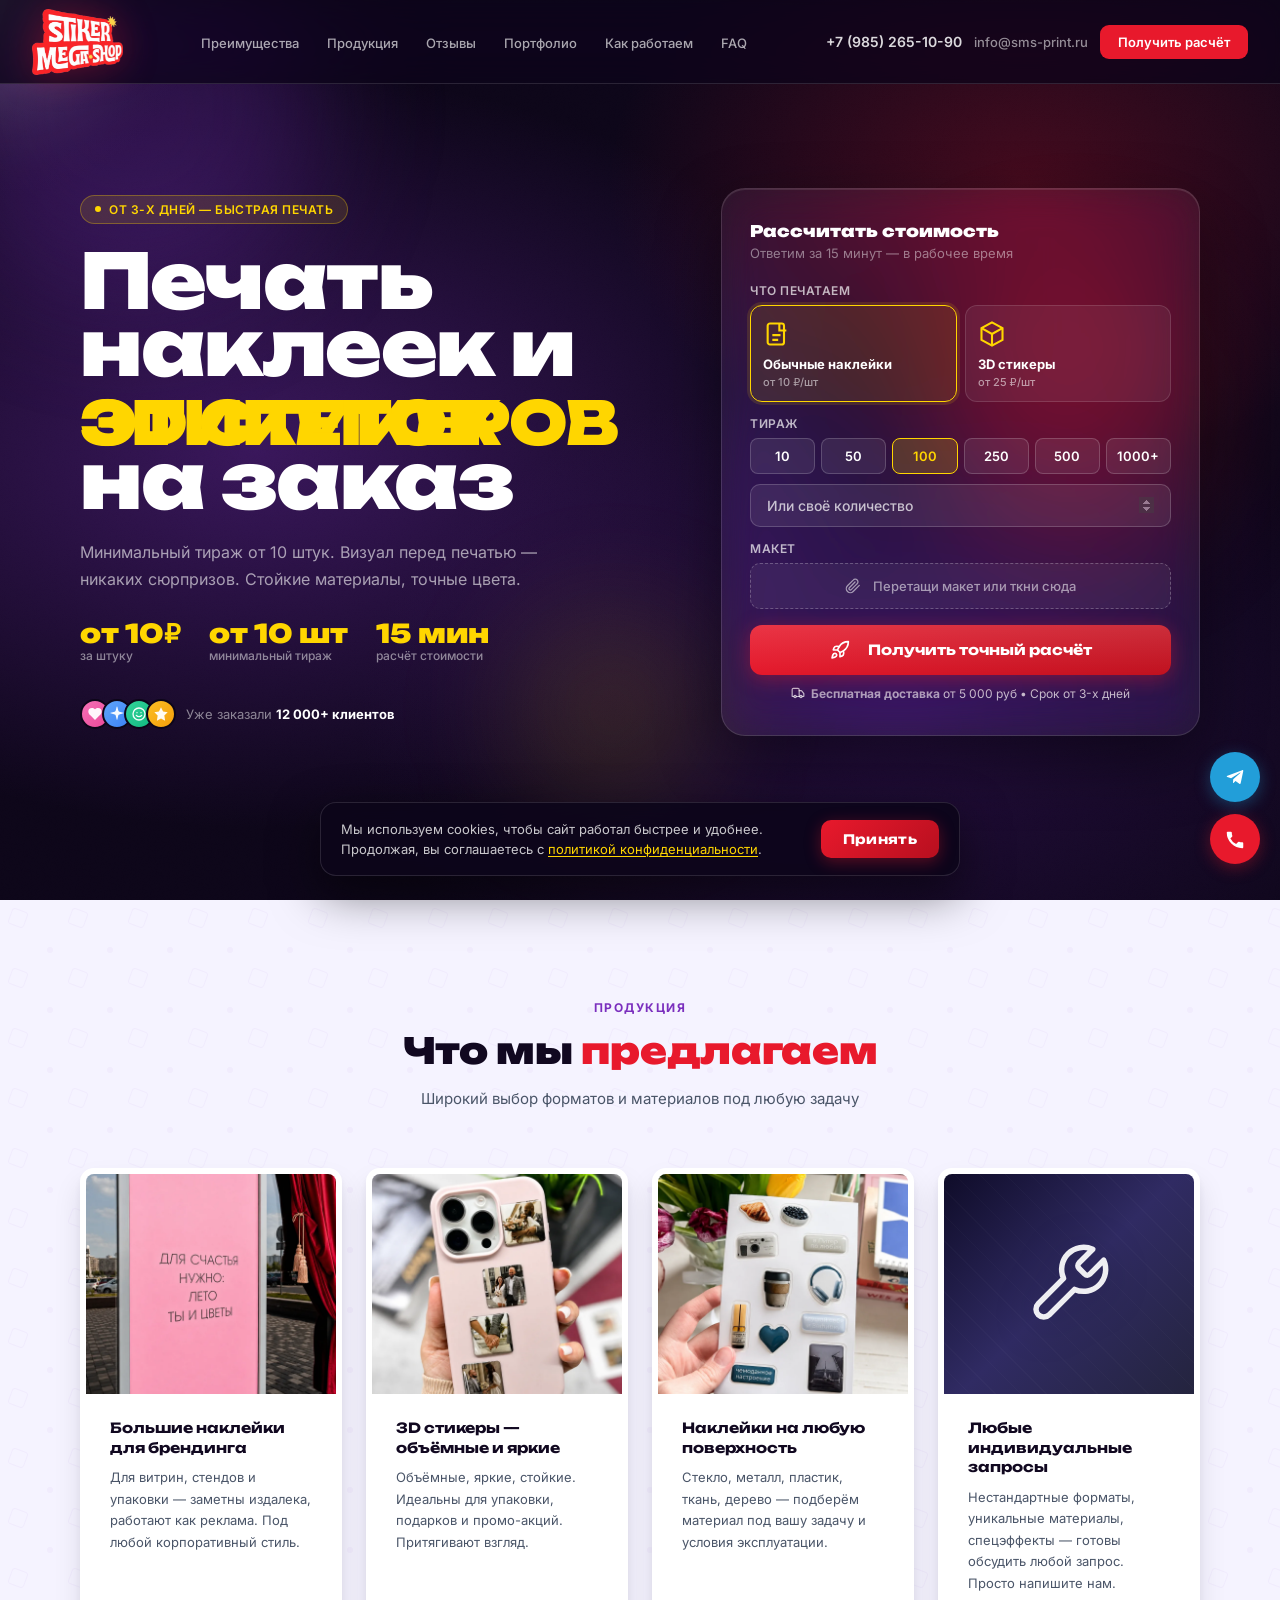
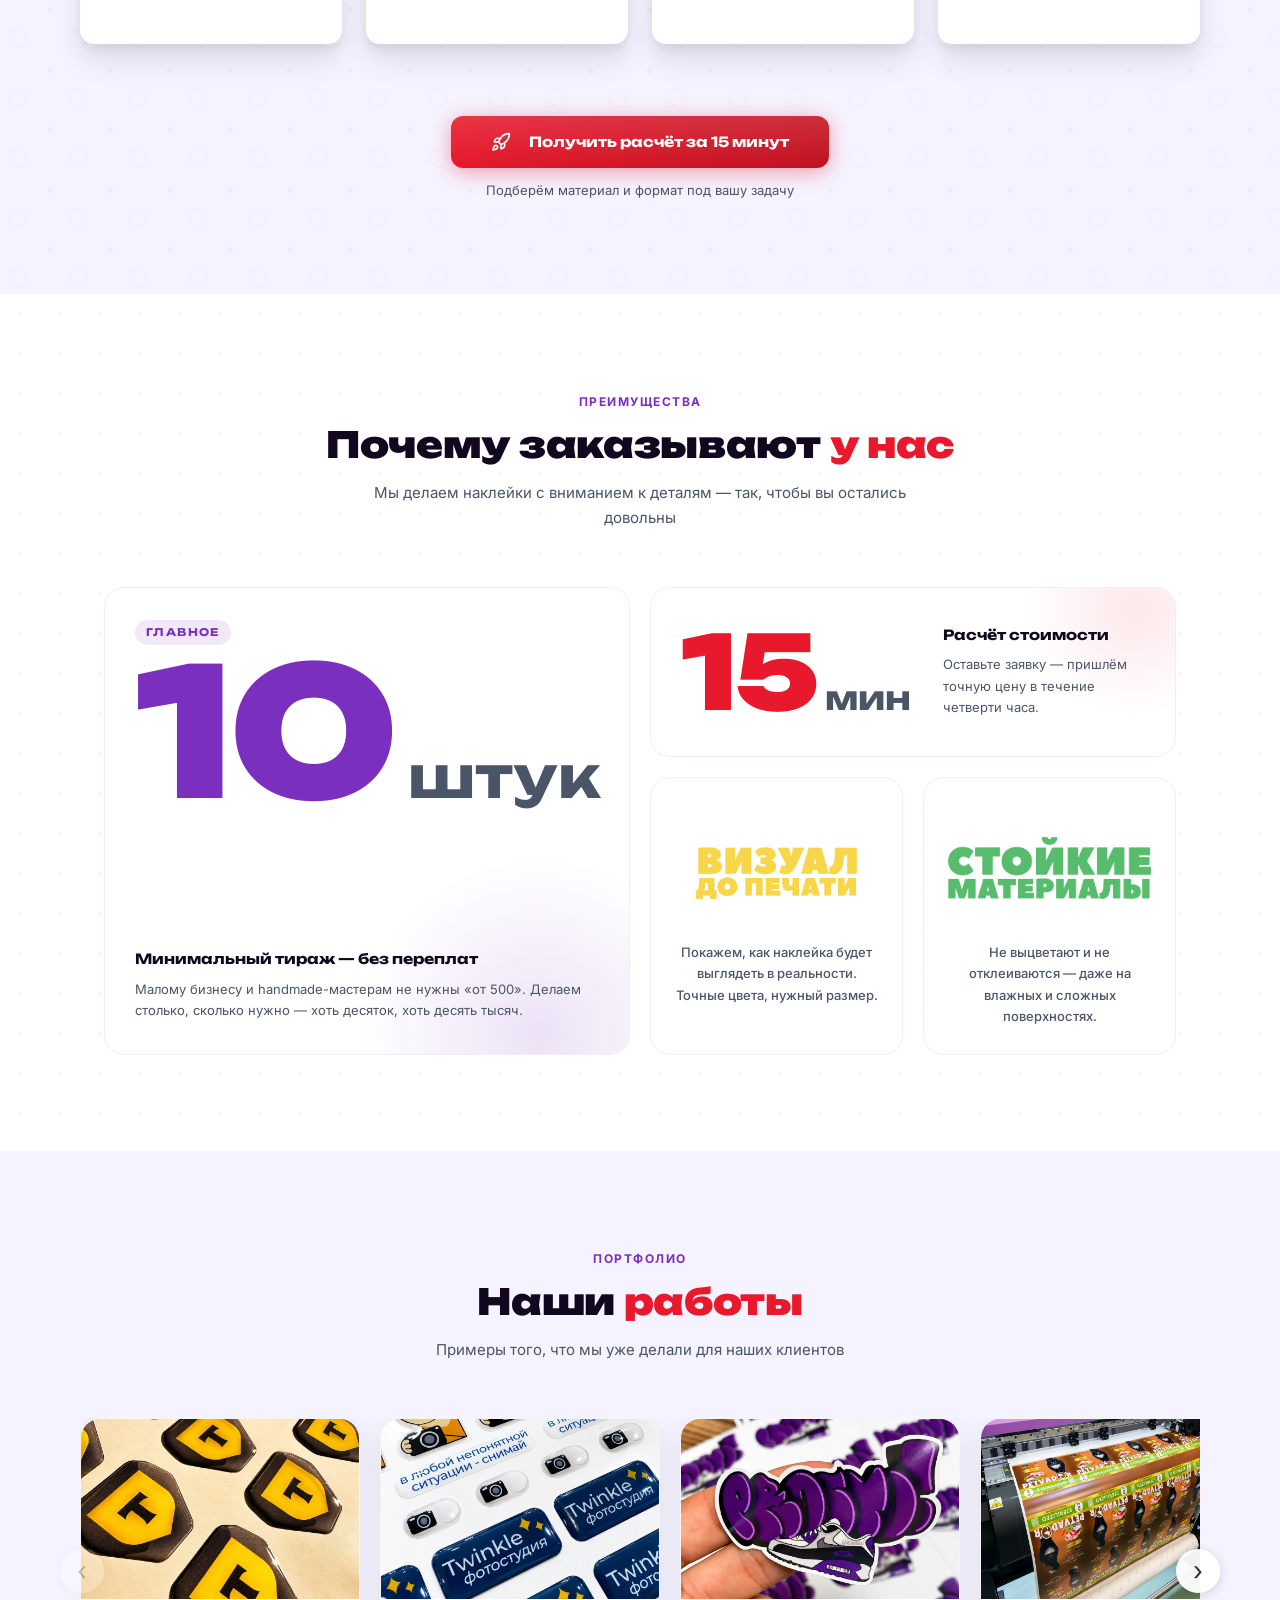
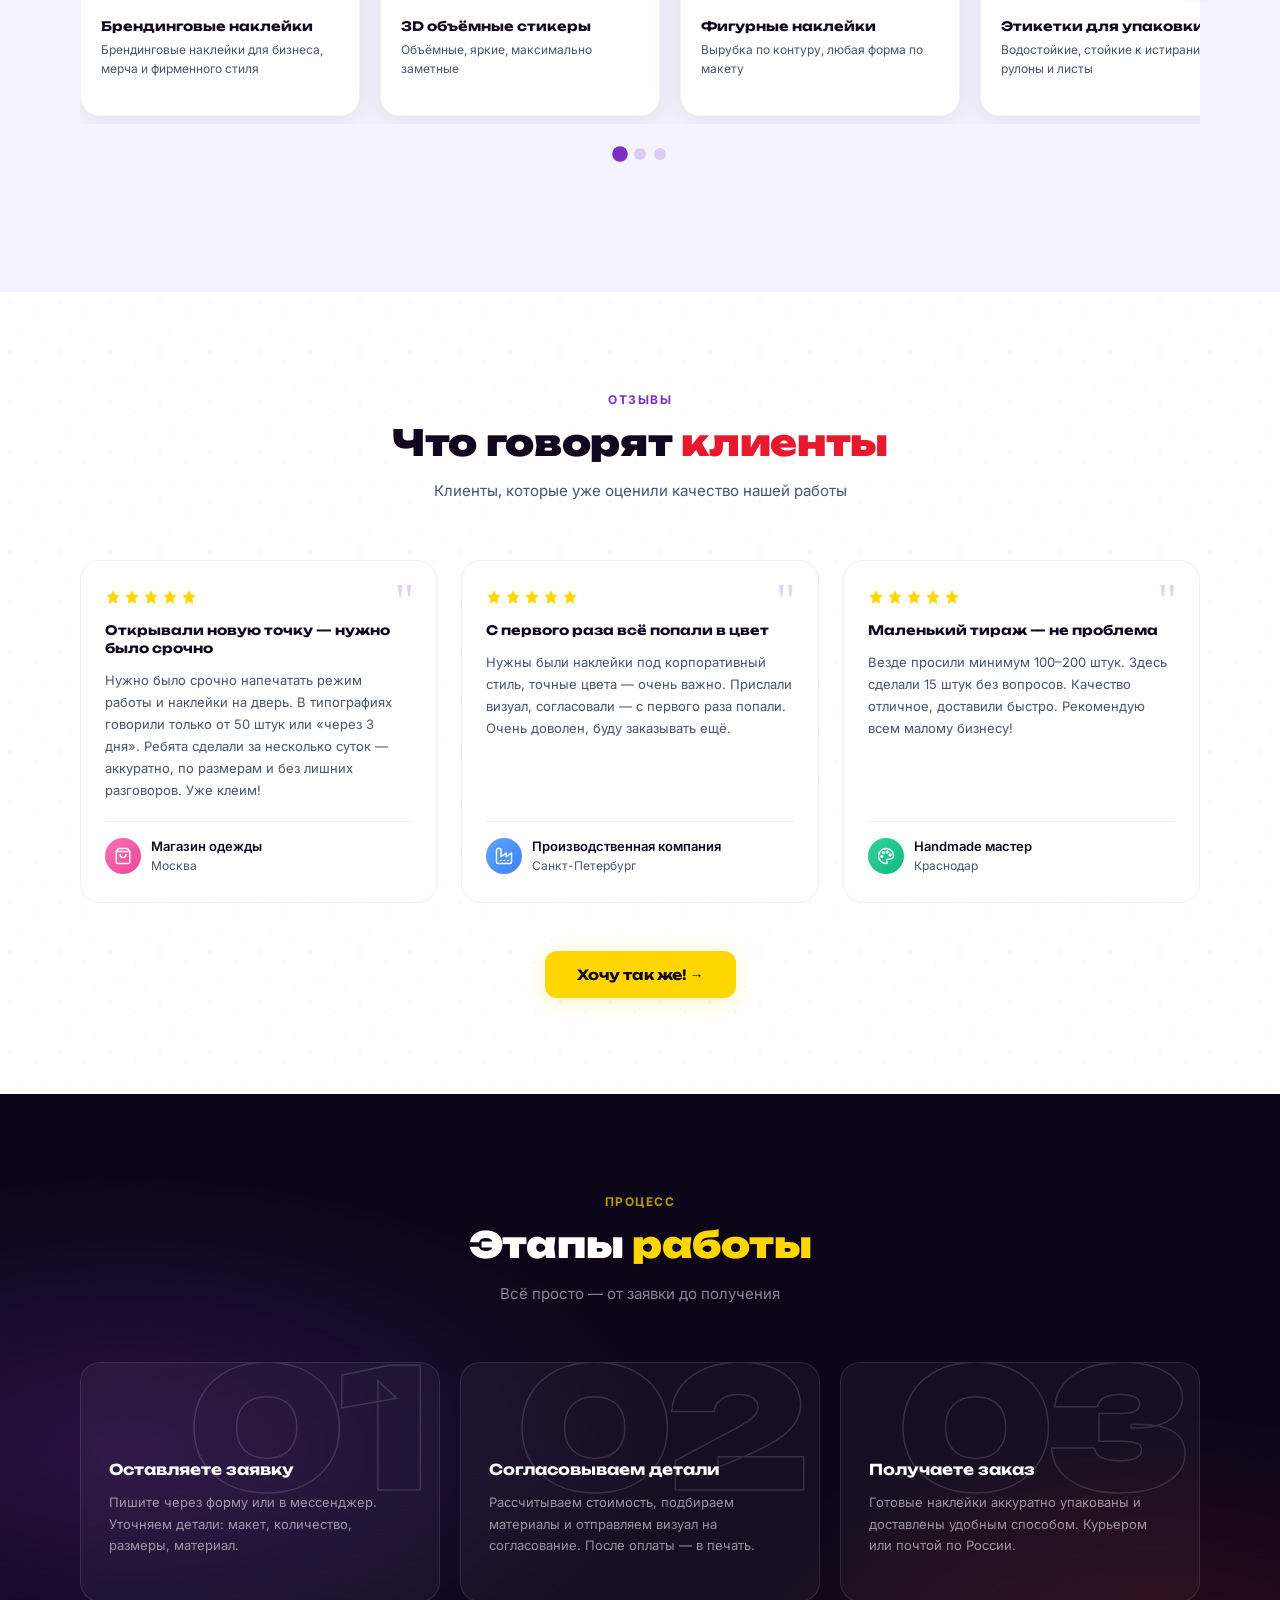
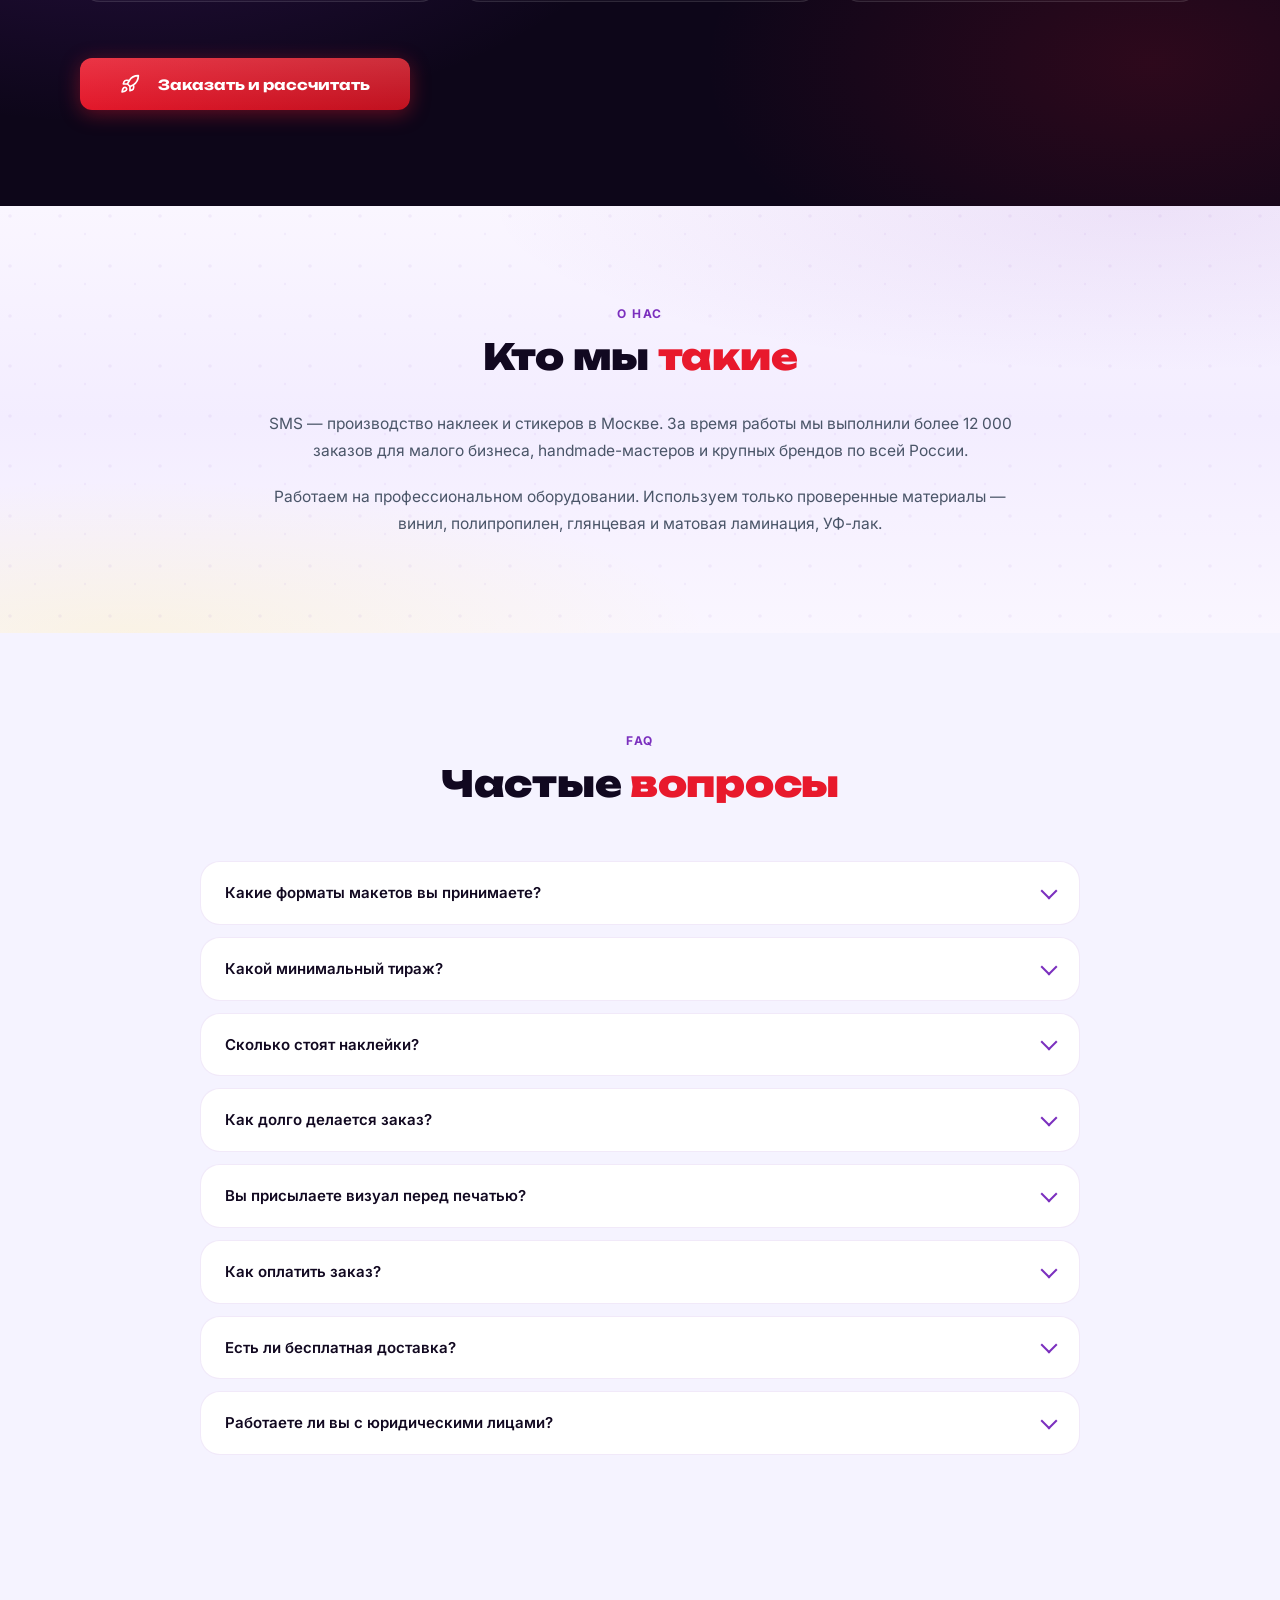
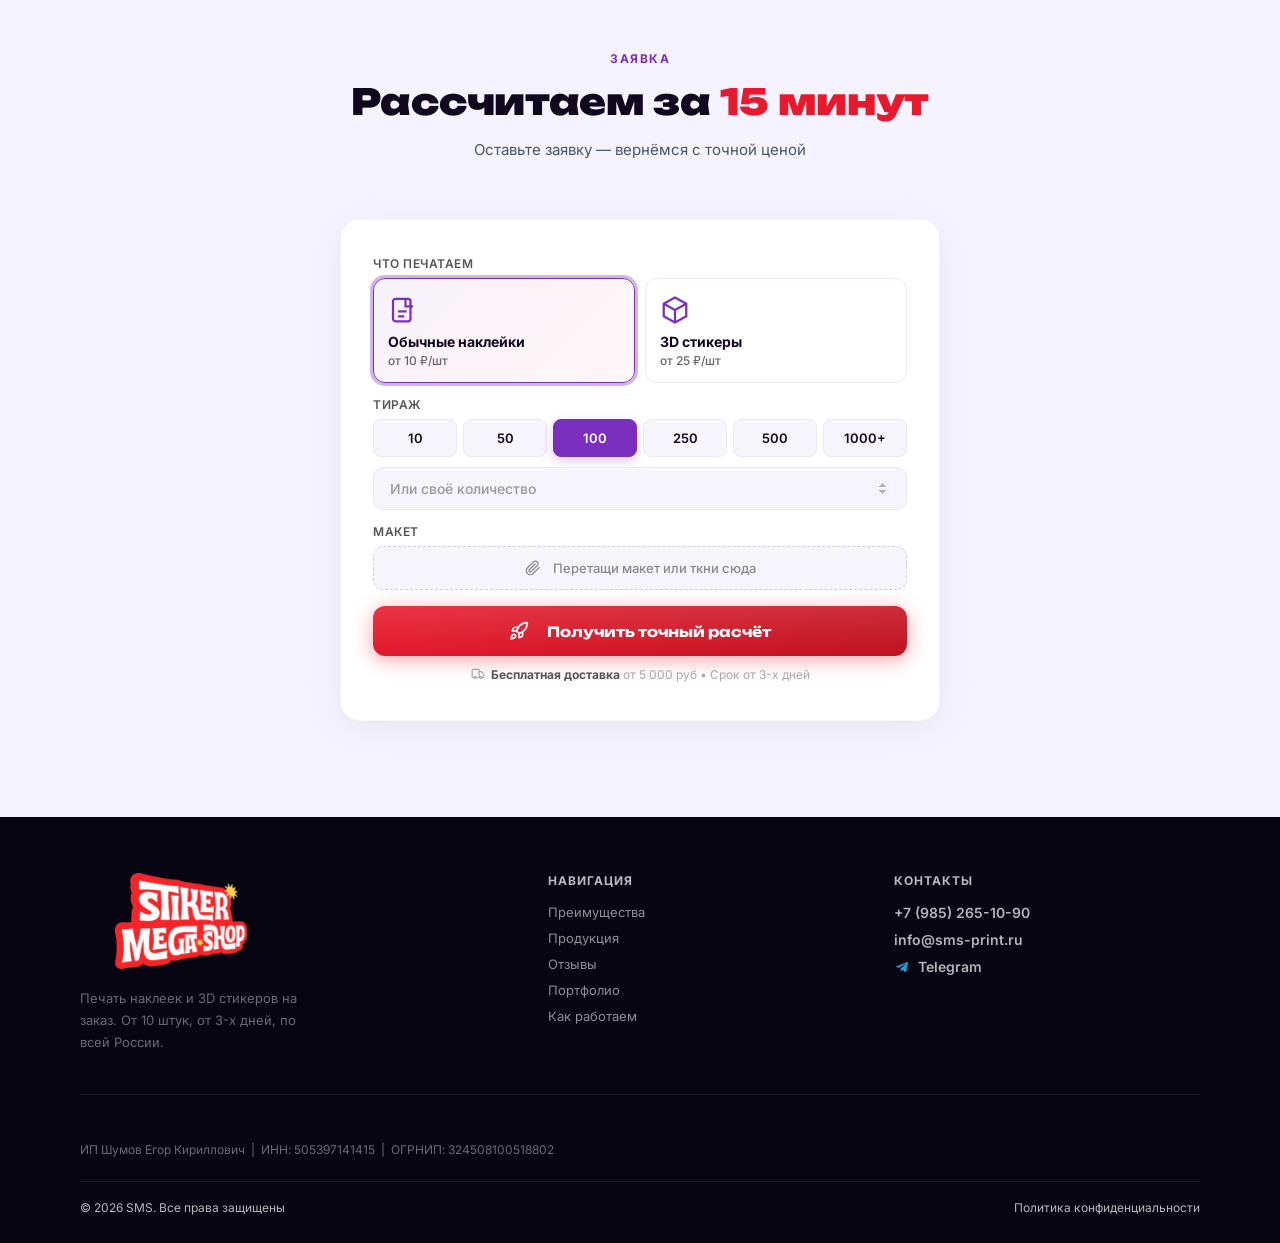
==== commit e4685404: "Fix logo animation on iOS Safari; auto-advance mobile carousels Logo: drop-shadow + animated transfo" ====
--- a/index.html
+++ b/index.html
@@ -51,7 +51,7 @@
 <link rel="preload" href="fonts/unbounded-900-cyrillic.woff2" as="font" type="font/woff2" crossorigin>
 <link rel="preload" href="fonts/inter-400-cyrillic.woff2" as="font" type="font/woff2" crossorigin>
 <link rel="preload" href="images/sms-logo-1.webp" as="image" fetchpriority="high">
-<style>@font-face{font-family:'Inter';font-style:normal;font-weight:400;font-display:swap;src:url(fonts/inter-400-cyrillic.woff2) format('woff2');unicode-range:U+0301,U+0400-045F,U+0490-0491,U+04B0-04B1,U+2116}@font-face{font-family:'Inter';font-style:normal;font-weight:400;font-display:swap;src:url(fonts/inter-400-latin.woff2) format('woff2');unicode-range:U+0000-00FF,U+0131,U+0152-0153,U+02BB-02BC,U+02C6,U+02DA,U+02DC,U+0304,U+0308,U+0329,U+2000-206F,U+20AC,U+2122,U+2191,U+2193,U+2212,U+2215,U+FEFF,U+FFFD}@font-face{font-family:'Inter';font-style:normal;font-weight:500;font-display:swap;src:url(fonts/inter-500-cyrillic.woff2) format('woff2');unicode-range:U+0301,U+0400-045F,U+0490-0491,U+04B0-04B1,U+2116}@font-face{font-family:'Inter';font-style:normal;font-weight:500;font-display:swap;src:url(fonts/inter-500-latin.woff2) format('woff2');unicode-range:U+0000-00FF,U+0131,U+0152-0153,U+02BB-02BC,U+02C6,U+02DA,U+02DC,U+0304,U+0308,U+0329,U+2000-206F,U+20AC,U+2122,U+2191,U+2193,U+2212,U+2215,U+FEFF,U+FFFD}@font-face{font-family:'Inter';font-style:normal;font-weight:600;font-display:swap;src:url(fonts/inter-600-cyrillic.woff2) format('woff2');unicode-range:U+0301,U+0400-045F,U+0490-0491,U+04B0-04B1,U+2116}@font-face{font-family:'Inter';font-style:normal;font-weight:600;font-display:swap;src:url(fonts/inter-600-latin.woff2) format('woff2');unicode-range:U+0000-00FF,U+0131,U+0152-0153,U+02BB-02BC,U+02C6,U+02DA,U+02DC,U+0304,U+0308,U+0329,U+2000-206F,U+20AC,U+2122,U+2191,U+2193,U+2212,U+2215,U+FEFF,U+FFFD}@font-face{font-family:'Inter';font-style:normal;font-weight:700;font-display:swap;src:url(fonts/inter-700-cyrillic.woff2) format('woff2');unicode-range:U+0301,U+0400-045F,U+0490-0491,U+04B0-04B1,U+2116}@font-face{font-family:'Inter';font-style:normal;font-weight:700;font-display:swap;src:url(fonts/inter-700-latin.woff2) format('woff2');unicode-range:U+0000-00FF,U+0131,U+0152-0153,U+02BB-02BC,U+02C6,U+02DA,U+02DC,U+0304,U+0308,U+0329,U+2000-206F,U+20AC,U+2122,U+2191,U+2193,U+2212,U+2215,U+FEFF,U+FFFD}@font-face{font-family:'Unbounded';font-style:normal;font-weight:400;font-display:swap;src:url(fonts/unbounded-400-cyrillic.woff2) format('woff2');unicode-range:U+0301,U+0400-045F,U+0490-0491,U+04B0-04B1,U+2116}@font-face{font-family:'Unbounded';font-style:normal;font-weight:400;font-display:swap;src:url(fonts/unbounded-400-latin.woff2) format('woff2');unicode-range:U+0000-00FF,U+0131,U+0152-0153,U+02BB-02BC,U+02C6,U+02DA,U+02DC,U+0304,U+0308,U+0329,U+2000-206F,U+20AC,U+2122,U+2191,U+2193,U+2212,U+2215,U+FEFF,U+FFFD}@font-face{font-family:'Unbounded';font-style:normal;font-weight:700;font-display:swap;src:url(fonts/unbounded-700-cyrillic.woff2) format('woff2');unicode-range:U+0301,U+0400-045F,U+0490-0491,U+04B0-04B1,U+2116}@font-face{font-family:'Unbounded';font-style:normal;font-weight:700;font-display:swap;src:url(fonts/unbounded-700-latin.woff2) format('woff2');unicode-range:U+0000-00FF,U+0131,U+0152-0153,U+02BB-02BC,U+02C6,U+02DA,U+02DC,U+0304,U+0308,U+0329,U+2000-206F,U+20AC,U+2122,U+2191,U+2193,U+2212,U+2215,U+FEFF,U+FFFD}@font-face{font-family:'Unbounded';font-style:normal;font-weight:900;font-display:swap;src:url(fonts/unbounded-900-cyrillic.woff2) format('woff2');unicode-range:U+0301,U+0400-045F,U+0490-0491,U+04B0-04B1,U+2116}@font-face{font-family:'Unbounded';font-style:normal;font-weight:900;font-display:swap;src:url(fonts/unbounded-900-latin.woff2) format('woff2');unicode-range:U+0000-00FF,U+0131,U+0152-0153,U+02BB-02BC,U+02C6,U+02DA,U+02DC,U+0304,U+0308,U+0329,U+2000-206F,U+20AC,U+2122,U+2191,U+2193,U+2212,U+2215,U+FEFF,U+FFFD}:root{--red:#E8192C;--red-dark:#b80f1f;--purple:#7B2FBE;--purple-light:#9B5FDE;--purple-glow:rgba(123,47,190,0.35);--yellow:#FFD600;--yellow-glow:rgba(255,214,0,0.25);--bg-dark:#0d0619;--bg-purple:#1a0a2e;--bg-card:rgba(255,255,255,0.055);--border:rgba(255,255,255,0.12);--white:#ffffff;--gray-bg:#f5f3ff;--text-dark:#110820;--text-muted:#4a5568;--radius-card:20px;--radius-btn:12px;--shadow-card:0 8px 32px rgba(0,0,0,0.08);--shadow-hover:0 20px 48px rgba(123,47,190,0.18);--transition:0.25s cubic-bezier(.4,0,.2,1);}*,*::before,*::after{margin:0;padding:0;box-sizing:border-box;}html{scroll-behavior:smooth;font-size:16px;}body{font-family:'Inter',system-ui,-apple-system,sans-serif;background:var(--white);color:var(--text-dark);overflow-x:hidden;-webkit-font-smoothing:antialiased;}img,svg{display:block;max-width:100%;}button,select,input{font-family:inherit;}a{color:inherit;text-decoration:none;}::-webkit-scrollbar{width:6px;}::-webkit-scrollbar-track{background:var(--bg-dark);}::-webkit-scrollbar-thumb{background:var(--purple);border-radius:3px;}.nav{position:fixed;top:0;left:0;right:0;z-index:1000;display:flex;align-items:center;justify-content:space-between;gap:16px;padding:0 32px;height:84px;background:rgba(13,6,25,0.82);backdrop-filter:blur(16px) saturate(180%);-webkit-backdrop-filter:blur(16px) saturate(180%);border-bottom:1px solid var(--border);transition:background var(--transition),box-shadow var(--transition);}.nav.scrolled{background:rgba(13,6,25,0.97);box-shadow:0 1px 0 rgba(255,255,255,0.06);}.nav-logo{display:flex;align-items:center;gap:8px;text-decoration:none;flex-shrink:0;}.nav-logo-img{height:66px;width:auto;display:block;filter:drop-shadow(0 0 18px rgba(232,25,44,0.35));}.nav-logo-sub{color:rgba(255,255,255,0.45);font-size:12px;font-weight:500;letter-spacing:0.5px;white-space:nowrap;}.footer-logo-img{height:96px;width:auto;display:block;transform:translateX(-19px);}.nav-links{display:flex;gap:4px;list-style:none;}.nav-links a{color:rgba(255,255,255,0.65);font-size:13px;font-weight:500;padding:6px 12px;border-radius:8px;transition:color var(--transition),background var(--transition);}.nav-links a:hover{color:#fff;background:rgba(255,255,255,0.07);}.nav-right{display:flex;align-items:center;gap:12px;flex-shrink:0;}.nav-phone{color:rgba(255,255,255,0.85);font-size:14px;font-weight:600;transition:color var(--transition);}.nav-phone:hover{color:var(--yellow);}.nav-email{color:rgba(255,255,255,0.55);font-size:13px;font-weight:500;transition:color var(--transition);}.nav-email:hover{color:rgba(255,255,255,0.85);}.nav-cta{background:var(--red);color:#fff;border:none;padding:9px 18px;border-radius:9px;font-size:13px;font-weight:600;cursor:pointer;white-space:nowrap;transition:background var(--transition),transform var(--transition),box-shadow var(--transition);box-shadow:0 0 0 rgba(232,25,44,0);}.nav-cta:hover{background:var(--red-dark);transform:translateY(-1px);box-shadow:0 4px 16px rgba(232,25,44,0.4);}.burger{display:none;flex-direction:column;gap:5px;cursor:pointer;background:none;border:none;padding:6px;border-radius:8px;}.burger span{display:block;width:22px;height:2px;background:rgba(255,255,255,0.85);border-radius:2px;transition:var(--transition);}.burger.open span:nth-child(1){transform:translateY(7px) rotate(45deg);}.burger.open span:nth-child(2){opacity:0;}.burger.open span:nth-child(3){transform:translateY(-7px) rotate(-45deg);}.hero{position:relative;min-height:100vh;background:var(--bg-dark);padding:96px 24px 72px;display:flex;align-items:center;overflow:hidden;color-scheme:dark;}.hero-mesh{position:absolute;inset:0;background:radial-gradient(ellipse 70% 60% at 20% 50%,rgba(123,47,190,0.4) 0%,transparent 70%),radial-gradient(ellipse 50% 50% at 80% 20%,rgba(232,25,44,0.25) 0%,transparent 65%),radial-gradient(ellipse 60% 55% at 70% 80%,rgba(74,26,122,0.35) 0%,transparent 70%);z-index:0;}.hero-orb{position:absolute;border-radius:50%;filter:blur(60px);pointer-events:none;z-index:0;animation:orbFloat 8s ease-in-out infinite;}.hero-orb-1{width:380px;height:380px;background:rgba(123,47,190,0.28);top:-80px;left:-60px;animation-delay:0s;}.hero-orb-2{width:280px;height:280px;background:rgba(232,25,44,0.2);top:30%;right:5%;animation-delay:3s;}.hero-orb-3{width:200px;height:200px;background:rgba(255,214,0,0.12);bottom:10%;left:40%;animation-delay:5s;}@keyframes orbFloat{0%,100%{transform:translateY(0) scale(1);}50%{transform:translateY(-24px) scale(1.05);}}.hero::after{content:'';position:absolute;inset:0;background-image:url("data:image/svg+xml,%3Csvg viewBox='0 0 256 256' xmlns='http://www.w3.org/2000/svg'%3E%3Cfilter id='noise'%3E%3CfeTurbulence type='fractalNoise' baseFrequency='0.9' numOctaves='4' stitchTiles='stitch'/%3E%3C/filter%3E%3Crect width='100%25' height='100%25' filter='url(%23noise)' opacity='0.04'/%3E%3C/svg%3E");background-size:200px 200px;pointer-events:none;z-index:1;opacity:0.4;}.hero-inner{position:relative;z-index:2;max-width:1120px;margin:0 auto;width:100%;display:grid;grid-template-columns:minmax(0,1.1fr) minmax(420px,0.9fr);gap:56px;align-items:center;}.hero-eyebrow{display:inline-flex;align-items:center;gap:8px;background:rgba(255,214,0,0.12);border:1px solid rgba(255,214,0,0.3);color:var(--yellow);font-size:12px;font-weight:600;padding:6px 14px;border-radius:50px;margin-bottom:24px;letter-spacing:0.5px;text-transform:uppercase;}.hero-eyebrow .dot{width:6px;height:6px;background:var(--yellow);border-radius:50%;animation:pulse 2s ease-in-out infinite;}@keyframes pulse{0%,100%{box-shadow:0 0 0 0 rgba(255,214,0,0.5);}50%{box-shadow:0 0 0 6px rgba(255,214,0,0);}}.hero h1{font-family:'Unbounded','Arial Black',sans-serif;font-size:clamp(38px,6.2vw,76px);font-weight:900;color:#fff;line-height:0.88;margin-bottom:24px;letter-spacing:-1.5px;}.hero h1 em{font-style:normal;color:var(--yellow);}.hero-rotator{display:inline-grid;vertical-align:bottom;max-width:100%;line-height:0.85;font-size:clamp(34px,5.2vw,60px);}.hero-rotator--accent{color:var(--yellow);text-transform:uppercase;}.hero-rotator__word{grid-area:1 / 1;opacity:0;transform:translateY(0.45em);transition:opacity 0.45s ease,transform 0.55s cubic-bezier(.2,.7,.2,1);white-space:nowrap;will-change:transform,opacity;}.hero-rotator__word.is-active{opacity:1;transform:translateY(0);}.hero-rotator__word.is-leaving{opacity:0;transform:translateY(-0.45em);}@media (prefers-reduced-motion:reduce){.hero-rotator__word{transition:none;}}.hero-sub{color:rgba(255,255,255,0.6);font-size:16px;line-height:1.65;margin-bottom:28px;max-width:480px;}.hero-stats{display:flex;gap:28px;margin-bottom:36px;flex-wrap:wrap;}.hero-stat{display:flex;flex-direction:column;gap:2px;}.hero-stat-val{font-family:'Unbounded','Arial Black',sans-serif;font-size:26px;font-weight:900;color:var(--yellow);line-height:1;}.hero-stat-label{font-size:12px;color:rgba(255,255,255,0.5);font-weight:500;}.hero-trust{display:flex;align-items:center;gap:10px;color:rgba(255,255,255,0.5);font-size:13px;}.hero-avatars{display:flex;}.hero-avatar{width:30px;height:30px;border-radius:50%;border:2px solid var(--bg-dark);margin-left:-8px;display:flex;align-items:center;justify-content:center;font-size:13px;flex-shrink:0;}.hero-avatars .hero-avatar:first-child{margin-left:0;}.av-1{background:linear-gradient(135deg,#f472b6,#ec4899);}.av-2{background:linear-gradient(135deg,#60a5fa,#3b82f6);}.av-3{background:linear-gradient(135deg,#34d399,#10b981);}.av-4{background:linear-gradient(135deg,#fbbf24,#f59e0b);}.hero-form-wrap{background:rgba(255,255,255,0.06);border:1px solid rgba(255,255,255,0.13);border-radius:24px;padding:32px 28px;backdrop-filter:blur(20px) saturate(180%);-webkit-backdrop-filter:blur(20px) saturate(180%);box-shadow:0 24px 64px rgba(0,0,0,0.4),inset 0 1px 0 rgba(255,255,255,0.1);color-scheme:dark;}.hero-form-title{font-family:'Unbounded','Arial Black',sans-serif;font-size:16px;font-weight:800;color:#fff;margin-bottom:4px;}.hero-form-sub{font-size:13px;color:rgba(255,255,255,0.45);margin-bottom:22px;}.form-field{margin-bottom:14px;}.form-field label{display:block;color:rgba(255,255,255,0.7);font-size:12px;font-weight:600;letter-spacing:0.5px;text-transform:uppercase;margin-bottom:7px;}.form-field select,.form-field input[type="number"]{width:100%;background:rgba(255,255,255,0.08);border:1px solid rgba(255,255,255,0.18);color:#fff;-webkit-text-fill-color:#fff;padding:12px 16px;border-radius:10px;font-size:14px;font-weight:500;outline:none;transition:border var(--transition),background var(--transition),box-shadow var(--transition);appearance:none;-webkit-appearance:none;}.form-field select::placeholder,.form-field input[type="number"]::placeholder{color:rgba(255,255,255,0.72);-webkit-text-fill-color:rgba(255,255,255,0.72);opacity:1;}.form-field select:focus,.form-field input:focus{border-color:var(--yellow);background:rgba(255,214,0,0.07);box-shadow:0 0 0 3px rgba(255,214,0,0.12);}.form-field select option{background:#1a0a2e;color:#fff;}input[type="number"]::-webkit-inner-spin-button{opacity:0.4;}.upload-zone{width:100%;background:rgba(255,255,255,0.05);border:1.5px dashed rgba(255,255,255,0.25);color:rgba(255,255,255,0.55);padding:13px 16px;border-radius:10px;font-size:13px;font-weight:500;cursor:pointer;transition:all var(--transition);display:flex;align-items:center;justify-content:center;gap:8px;}.upload-zone:hover{border-color:var(--yellow);color:var(--yellow);background:rgba(255,214,0,0.06);}.upload-zone.has-file{border-color:#4ade80;color:#4ade80;background:rgba(74,222,128,0.07);border-style:solid;}.btn-cta{display:flex;align-items:center;justify-content:center;gap:8px;width:100%;background:linear-gradient(135deg,var(--red) 0%,#c0111f 100%);color:#fff;border:none;padding:15px 24px;border-radius:var(--radius-btn);font-family:'Unbounded','Arial Black',sans-serif;font-size:14px;font-weight:700;cursor:pointer;margin-top:16px;transition:transform var(--transition),box-shadow var(--transition),filter var(--transition);box-shadow:0 4px 20px rgba(232,25,44,0.4);letter-spacing:0;position:relative;overflow:hidden;}.btn-cta::after{content:'';position:absolute;inset:0;background:linear-gradient(to bottom,rgba(255,255,255,0.12),transparent);pointer-events:none;}.btn-cta:hover{transform:translateY(-2px);box-shadow:0 8px 28px rgba(232,25,44,0.5);filter:brightness(1.05);}.btn-cta:active{transform:translateY(0);}.form-note{text-align:center;color:rgba(255,255,255,0.72);font-size:12px;margin-top:10px;line-height:1.5;}.form-note strong{color:rgba(255,255,255,0.6);}@media (max-width:860px){.nav-links{display:none;}.burger{display:flex;}.nav-links.open{display:flex;flex-direction:column;position:fixed;top:84px;left:0;right:0;background:rgba(13,6,25,0.98);padding:20px 24px 28px;gap:4px;z-index:999;border-top:1px solid var(--border);}.nav-links.open a{padding:10px 14px;border-radius:10px;display:block;font-size:15px;}.nav-mobile-contacts{display:flex !important;flex-direction:column;gap:6px;margin-top:12px;padding-top:16px;border-top:1px solid rgba(255,255,255,0.1);}.nav-mobile-contacts a{color:rgba(255,255,255,0.7) !important;font-size:14px !important;font-weight:600;padding:8px 14px !important;}.nav-mobile-contacts a:hover{color:var(--yellow) !important;}.hero-inner{grid-template-columns:1fr;gap:40px;}.hero{padding:88px 24px 56px;min-height:auto;}.hero h1{font-size:clamp(34px,8.5vw,56px);letter-spacing:-1px;}.hero-rotator{font-size:clamp(28px,7.5vw,50px);}.footer-top{grid-template-columns:1fr 1fr;gap:28px;}.footer-brand{grid-column:1 / -1;}}@media (max-width:600px){.nav-phone{display:none;}.nav-email{display:none;}.nav{padding:0 16px;}.nav-cta{padding:8px 14px;font-size:12px;}.hero-stats{gap:20px;}.hero-stat-val{font-size:22px;}.section-wrap{padding:72px 20px;}.offer-section{padding:72px 20px;}.reviews-section{padding:72px 20px;}.steps-section{padding:72px 20px;}.bottom-section{padding:72px 20px;}.portfolio-section{padding:72px 20px;}.bottom-form-card{padding:24px 20px;}.modal-box{padding:28px 20px;}.footer-top{grid-template-columns:1fr;}.footer-bottom{flex-direction:column;text-align:center;}.benefits-grid,.offer-grid,.reviews-grid{display:flex;overflow-x:scroll;overflow-y:hidden;scroll-snap-type:x mandatory;-webkit-overflow-scrolling:touch;overscroll-behavior-x:contain;scrollbar-width:none;margin-inline:-20px;padding-inline:16px;padding-bottom:16px;gap:12px;scroll-padding-left:16px;-webkit-scroll-snap-type:x mandatory;}.benefits-grid::-webkit-scrollbar,.offer-grid::-webkit-scrollbar,.reviews-grid::-webkit-scrollbar{display:none;}.benefits-grid .benefit-card,.offer-grid .offer-card,.reviews-grid .review-card{flex-shrink:0;width:calc(100vw - 52px);scroll-snap-align:start;scroll-snap-stop:always;}.portfolio-card{min-width:calc(100vw - 52px);width:calc(100vw - 52px);scroll-snap-stop:always;scroll-snap-align:start;}.portfolio-carousel{overflow-y:hidden;overscroll-behavior-x:contain;scroll-snap-type:x mandatory;scroll-padding-left:0px;padding-inline:0;}}.carr-btn{position:absolute;top:50%;transform:translateY(-50%);z-index:10;width:44px;height:44px;border-radius:50%;border:none;background:rgba(255,255,255,0.95);box-shadow:0 2px 12px rgba(0,0,0,0.15);font-size:26px;line-height:1;cursor:pointer;display:flex;align-items:center;justify-content:center;color:#333;transition:background 0.2s,transform 0.2s;padding:0;user-select:none;}.carr-btn:hover{background:#fff;transform:translateY(-50%) scale(1.1);}.carr-prev{left:-20px;}.carr-next{right:-20px;}@media (max-width:600px){.carr-btn{width:34px;height:34px;font-size:22px;}.carr-prev{left:4px;}.carr-next{right:4px;}}.section-dots{display:none;}@media (max-width:600px){.section-dots{display:flex;justify-content:center;gap:8px;margin-top:18px;}}.product-cards{display:grid;grid-template-columns:1fr 1fr;gap:8px;}.product-card{background:rgba(255,255,255,0.06);border:1.5px solid rgba(255,255,255,0.13);border-radius:12px;padding:14px 12px 12px;cursor:pointer;text-align:left;transition:background 0.2s,border-color 0.2s,box-shadow 0.2s,transform 0.2s;color:#fff;font-family:inherit;display:block;}.product-card:hover{background:rgba(255,255,255,0.1);border-color:rgba(255,255,255,0.25);transform:translateY(-1px);}.product-card.is-active{background:rgba(255,214,0,0.1);border-color:var(--yellow);box-shadow:0 0 0 3px rgba(255,214,0,0.12);}.product-card__icon{display:block;width:28px;height:28px;color:var(--yellow);margin-bottom:8px;}.product-card__icon svg{width:100%;height:100%;}.product-card__name{font-weight:700;font-size:13px;line-height:1.25;margin-bottom:2px;color:#fff;}.product-card__price{font-size:11px;color:rgba(255,255,255,0.55);font-weight:500;}.qty-chips{display:flex;flex-wrap:wrap;gap:6px;margin-bottom:10px;}.qty-chip{flex:1 1 0;min-width:48px;background:rgba(255,255,255,0.08);border:1px solid rgba(255,255,255,0.18);color:#fff;padding:9px 8px;border-radius:8px;font-size:13px;font-weight:600;cursor:pointer;transition:background 0.2s,border-color 0.2s,color 0.2s;font-family:inherit;}.qty-chip:hover{background:rgba(255,255,255,0.13);}.qty-chip.is-active{background:rgba(255,214,0,0.18);border-color:var(--yellow);color:var(--yellow);}.qty-custom{width:100%;background:rgba(255,255,255,0.06);border:1px solid rgba(255,255,255,0.14);color:#fff;-webkit-text-fill-color:#fff;padding:10px 14px;border-radius:10px;font-size:13px;font-weight:500;outline:none;transition:border 0.2s,background 0.2s;appearance:none;-webkit-appearance:none;}.qty-custom::placeholder{color:rgba(255,255,255,0.4);}.qty-custom:focus{border-color:var(--yellow);background:rgba(255,214,0,0.06);}.price-preview{background:linear-gradient(135deg,rgba(255,214,0,0.06),rgba(123,47,190,0.06));border:1px solid rgba(255,255,255,0.1);border-radius:12px;padding:12px 16px;margin-top:14px;display:flex;align-items:center;justify-content:space-between;gap:12px;}.price-preview__label{font-size:11px;font-weight:600;color:rgba(255,255,255,0.55);letter-spacing:0.4px;text-transform:uppercase;}.price-preview__hint{font-size:10.5px;color:rgba(255,255,255,0.38);margin-top:2px;}.price-preview__value{font-family:'Unbounded','Arial Black',sans-serif;font-size:22px;font-weight:800;color:var(--yellow);line-height:1;text-shadow:0 0 12px rgba(255,214,0,0.25);transition:transform 0.18s;}.price-preview__value.is-bump{transform:scale(1.08);}.upload-zone{padding:14px 16px;}.btn-cta,.nav-cta{position:relative;overflow:hidden;isolation:isolate;}.btn-cta::before,.nav-cta::before{content:"";position:absolute;top:-50%;left:-75%;width:50%;height:200%;background:linear-gradient(100deg,transparent 0%,rgba(255,255,255,0) 30%,rgba(255,255,255,0.55) 50%,rgba(255,255,255,0) 70%,transparent 100%);transform:skewX(-22deg);pointer-events:none;z-index:1;animation:ctaSweep 2.6s ease-in-out infinite;}.btn-cta:hover::before,.nav-cta:hover::before{animation-duration:1.3s;}@keyframes ctaSweep{0%{left:-75%;opacity:0;}10%{opacity:1;}50%{left:120%;opacity:1;}51%,100%{opacity:0;}}@media (prefers-reduced-motion:reduce){.btn-cta::before,.nav-cta::before{display:none;}}@keyframes navLogoSpin{from{transform:rotate(0)}to{transform:rotate(360deg)}}@keyframes navLogoWobble{0%,100%{transform:rotate(0)}25%{transform:rotate(-4deg)}75%{transform:rotate(4deg)}}.nav-logo-img{will-change:transform;animation:navLogoSpin 1.2s cubic-bezier(.4,0,.2,1) 0.3s 1 both,navLogoWobble 3.4s ease-in-out 1.6s infinite;}@media (prefers-reduced-motion:reduce){.nav-logo-img{animation:none;}}@keyframes footerLogoSpin{from{transform:translateX(-19px) rotate(0)}to{transform:translateX(-19px) rotate(360deg)}}@keyframes footerLogoWobble{0%,100%{transform:translateX(-19px) rotate(0)}25%{transform:translateX(-19px) rotate(-4deg)}75%{transform:translateX(-19px) rotate(4deg)}}.footer-logo-img.is-active{animation:footerLogoSpin 1.2s cubic-bezier(.4,0,.2,1) 0s 1 both,footerLogoWobble 3.4s ease-in-out 1.3s infinite;}@media (prefers-reduced-motion:reduce){.footer-logo-img.is-active{animation:none;}}</style>
+<style>@font-face{font-family:'Inter';font-style:normal;font-weight:400;font-display:swap;src:url(fonts/inter-400-cyrillic.woff2) format('woff2');unicode-range:U+0301,U+0400-045F,U+0490-0491,U+04B0-04B1,U+2116}@font-face{font-family:'Inter';font-style:normal;font-weight:400;font-display:swap;src:url(fonts/inter-400-latin.woff2) format('woff2');unicode-range:U+0000-00FF,U+0131,U+0152-0153,U+02BB-02BC,U+02C6,U+02DA,U+02DC,U+0304,U+0308,U+0329,U+2000-206F,U+20AC,U+2122,U+2191,U+2193,U+2212,U+2215,U+FEFF,U+FFFD}@font-face{font-family:'Inter';font-style:normal;font-weight:500;font-display:swap;src:url(fonts/inter-500-cyrillic.woff2) format('woff2');unicode-range:U+0301,U+0400-045F,U+0490-0491,U+04B0-04B1,U+2116}@font-face{font-family:'Inter';font-style:normal;font-weight:500;font-display:swap;src:url(fonts/inter-500-latin.woff2) format('woff2');unicode-range:U+0000-00FF,U+0131,U+0152-0153,U+02BB-02BC,U+02C6,U+02DA,U+02DC,U+0304,U+0308,U+0329,U+2000-206F,U+20AC,U+2122,U+2191,U+2193,U+2212,U+2215,U+FEFF,U+FFFD}@font-face{font-family:'Inter';font-style:normal;font-weight:600;font-display:swap;src:url(fonts/inter-600-cyrillic.woff2) format('woff2');unicode-range:U+0301,U+0400-045F,U+0490-0491,U+04B0-04B1,U+2116}@font-face{font-family:'Inter';font-style:normal;font-weight:600;font-display:swap;src:url(fonts/inter-600-latin.woff2) format('woff2');unicode-range:U+0000-00FF,U+0131,U+0152-0153,U+02BB-02BC,U+02C6,U+02DA,U+02DC,U+0304,U+0308,U+0329,U+2000-206F,U+20AC,U+2122,U+2191,U+2193,U+2212,U+2215,U+FEFF,U+FFFD}@font-face{font-family:'Inter';font-style:normal;font-weight:700;font-display:swap;src:url(fonts/inter-700-cyrillic.woff2) format('woff2');unicode-range:U+0301,U+0400-045F,U+0490-0491,U+04B0-04B1,U+2116}@font-face{font-family:'Inter';font-style:normal;font-weight:700;font-display:swap;src:url(fonts/inter-700-latin.woff2) format('woff2');unicode-range:U+0000-00FF,U+0131,U+0152-0153,U+02BB-02BC,U+02C6,U+02DA,U+02DC,U+0304,U+0308,U+0329,U+2000-206F,U+20AC,U+2122,U+2191,U+2193,U+2212,U+2215,U+FEFF,U+FFFD}@font-face{font-family:'Unbounded';font-style:normal;font-weight:400;font-display:swap;src:url(fonts/unbounded-400-cyrillic.woff2) format('woff2');unicode-range:U+0301,U+0400-045F,U+0490-0491,U+04B0-04B1,U+2116}@font-face{font-family:'Unbounded';font-style:normal;font-weight:400;font-display:swap;src:url(fonts/unbounded-400-latin.woff2) format('woff2');unicode-range:U+0000-00FF,U+0131,U+0152-0153,U+02BB-02BC,U+02C6,U+02DA,U+02DC,U+0304,U+0308,U+0329,U+2000-206F,U+20AC,U+2122,U+2191,U+2193,U+2212,U+2215,U+FEFF,U+FFFD}@font-face{font-family:'Unbounded';font-style:normal;font-weight:700;font-display:swap;src:url(fonts/unbounded-700-cyrillic.woff2) format('woff2');unicode-range:U+0301,U+0400-045F,U+0490-0491,U+04B0-04B1,U+2116}@font-face{font-family:'Unbounded';font-style:normal;font-weight:700;font-display:swap;src:url(fonts/unbounded-700-latin.woff2) format('woff2');unicode-range:U+0000-00FF,U+0131,U+0152-0153,U+02BB-02BC,U+02C6,U+02DA,U+02DC,U+0304,U+0308,U+0329,U+2000-206F,U+20AC,U+2122,U+2191,U+2193,U+2212,U+2215,U+FEFF,U+FFFD}@font-face{font-family:'Unbounded';font-style:normal;font-weight:900;font-display:swap;src:url(fonts/unbounded-900-cyrillic.woff2) format('woff2');unicode-range:U+0301,U+0400-045F,U+0490-0491,U+04B0-04B1,U+2116}@font-face{font-family:'Unbounded';font-style:normal;font-weight:900;font-display:swap;src:url(fonts/unbounded-900-latin.woff2) format('woff2');unicode-range:U+0000-00FF,U+0131,U+0152-0153,U+02BB-02BC,U+02C6,U+02DA,U+02DC,U+0304,U+0308,U+0329,U+2000-206F,U+20AC,U+2122,U+2191,U+2193,U+2212,U+2215,U+FEFF,U+FFFD}:root{--red:#E8192C;--red-dark:#b80f1f;--purple:#7B2FBE;--purple-light:#9B5FDE;--purple-glow:rgba(123,47,190,0.35);--yellow:#FFD600;--yellow-glow:rgba(255,214,0,0.25);--bg-dark:#0d0619;--bg-purple:#1a0a2e;--bg-card:rgba(255,255,255,0.055);--border:rgba(255,255,255,0.12);--white:#ffffff;--gray-bg:#f5f3ff;--text-dark:#110820;--text-muted:#4a5568;--radius-card:20px;--radius-btn:12px;--shadow-card:0 8px 32px rgba(0,0,0,0.08);--shadow-hover:0 20px 48px rgba(123,47,190,0.18);--transition:0.25s cubic-bezier(.4,0,.2,1);}*,*::before,*::after{margin:0;padding:0;box-sizing:border-box;}html{scroll-behavior:smooth;font-size:16px;}body{font-family:'Inter',system-ui,-apple-system,sans-serif;background:var(--white);color:var(--text-dark);overflow-x:hidden;-webkit-font-smoothing:antialiased;}img,svg{display:block;max-width:100%;}button,select,input{font-family:inherit;}a{color:inherit;text-decoration:none;}::-webkit-scrollbar{width:6px;}::-webkit-scrollbar-track{background:var(--bg-dark);}::-webkit-scrollbar-thumb{background:var(--purple);border-radius:3px;}.nav{position:fixed;top:0;left:0;right:0;z-index:1000;display:flex;align-items:center;justify-content:space-between;gap:16px;padding:0 32px;height:84px;background:rgba(13,6,25,0.82);backdrop-filter:blur(16px) saturate(180%);-webkit-backdrop-filter:blur(16px) saturate(180%);border-bottom:1px solid var(--border);transition:background var(--transition),box-shadow var(--transition);}.nav.scrolled{background:rgba(13,6,25,0.97);box-shadow:0 1px 0 rgba(255,255,255,0.06);}.nav-logo{display:flex;align-items:center;gap:8px;text-decoration:none;flex-shrink:0;filter:drop-shadow(0 0 18px rgba(232,25,44,0.35));}.nav-logo-img{height:66px;width:auto;display:block;-webkit-backface-visibility:hidden;backface-visibility:hidden;}.nav-logo-sub{color:rgba(255,255,255,0.45);font-size:12px;font-weight:500;letter-spacing:0.5px;white-space:nowrap;}.footer-logo-img{height:96px;width:auto;display:block;transform:translateX(-19px);}.nav-links{display:flex;gap:4px;list-style:none;}.nav-links a{color:rgba(255,255,255,0.65);font-size:13px;font-weight:500;padding:6px 12px;border-radius:8px;transition:color var(--transition),background var(--transition);}.nav-links a:hover{color:#fff;background:rgba(255,255,255,0.07);}.nav-right{display:flex;align-items:center;gap:12px;flex-shrink:0;}.nav-phone{color:rgba(255,255,255,0.85);font-size:14px;font-weight:600;transition:color var(--transition);}.nav-phone:hover{color:var(--yellow);}.nav-email{color:rgba(255,255,255,0.55);font-size:13px;font-weight:500;transition:color var(--transition);}.nav-email:hover{color:rgba(255,255,255,0.85);}.nav-cta{background:var(--red);color:#fff;border:none;padding:9px 18px;border-radius:9px;font-size:13px;font-weight:600;cursor:pointer;white-space:nowrap;transition:background var(--transition),transform var(--transition),box-shadow var(--transition);box-shadow:0 0 0 rgba(232,25,44,0);}.nav-cta:hover{background:var(--red-dark);transform:translateY(-1px);box-shadow:0 4px 16px rgba(232,25,44,0.4);}.burger{display:none;flex-direction:column;gap:5px;cursor:pointer;background:none;border:none;padding:6px;border-radius:8px;}.burger span{display:block;width:22px;height:2px;background:rgba(255,255,255,0.85);border-radius:2px;transition:var(--transition);}.burger.open span:nth-child(1){transform:translateY(7px) rotate(45deg);}.burger.open span:nth-child(2){opacity:0;}.burger.open span:nth-child(3){transform:translateY(-7px) rotate(-45deg);}.hero{position:relative;min-height:100vh;background:var(--bg-dark);padding:96px 24px 72px;display:flex;align-items:center;overflow:hidden;color-scheme:dark;}.hero-mesh{position:absolute;inset:0;background:radial-gradient(ellipse 70% 60% at 20% 50%,rgba(123,47,190,0.4) 0%,transparent 70%),radial-gradient(ellipse 50% 50% at 80% 20%,rgba(232,25,44,0.25) 0%,transparent 65%),radial-gradient(ellipse 60% 55% at 70% 80%,rgba(74,26,122,0.35) 0%,transparent 70%);z-index:0;}.hero-orb{position:absolute;border-radius:50%;filter:blur(60px);pointer-events:none;z-index:0;animation:orbFloat 8s ease-in-out infinite;}.hero-orb-1{width:380px;height:380px;background:rgba(123,47,190,0.28);top:-80px;left:-60px;animation-delay:0s;}.hero-orb-2{width:280px;height:280px;background:rgba(232,25,44,0.2);top:30%;right:5%;animation-delay:3s;}.hero-orb-3{width:200px;height:200px;background:rgba(255,214,0,0.12);bottom:10%;left:40%;animation-delay:5s;}@keyframes orbFloat{0%,100%{transform:translateY(0) scale(1);}50%{transform:translateY(-24px) scale(1.05);}}.hero::after{content:'';position:absolute;inset:0;background-image:url("data:image/svg+xml,%3Csvg viewBox='0 0 256 256' xmlns='http://www.w3.org/2000/svg'%3E%3Cfilter id='noise'%3E%3CfeTurbulence type='fractalNoise' baseFrequency='0.9' numOctaves='4' stitchTiles='stitch'/%3E%3C/filter%3E%3Crect width='100%25' height='100%25' filter='url(%23noise)' opacity='0.04'/%3E%3C/svg%3E");background-size:200px 200px;pointer-events:none;z-index:1;opacity:0.4;}.hero-inner{position:relative;z-index:2;max-width:1120px;margin:0 auto;width:100%;display:grid;grid-template-columns:minmax(0,1.1fr) minmax(420px,0.9fr);gap:56px;align-items:center;}.hero-eyebrow{display:inline-flex;align-items:center;gap:8px;background:rgba(255,214,0,0.12);border:1px solid rgba(255,214,0,0.3);color:var(--yellow);font-size:12px;font-weight:600;padding:6px 14px;border-radius:50px;margin-bottom:24px;letter-spacing:0.5px;text-transform:uppercase;}.hero-eyebrow .dot{width:6px;height:6px;background:var(--yellow);border-radius:50%;animation:pulse 2s ease-in-out infinite;}@keyframes pulse{0%,100%{box-shadow:0 0 0 0 rgba(255,214,0,0.5);}50%{box-shadow:0 0 0 6px rgba(255,214,0,0);}}.hero h1{font-family:'Unbounded','Arial Black',sans-serif;font-size:clamp(38px,6.2vw,76px);font-weight:900;color:#fff;line-height:0.88;margin-bottom:24px;letter-spacing:-1.5px;}.hero h1 em{font-style:normal;color:var(--yellow);}.hero-rotator{display:inline-grid;vertical-align:bottom;max-width:100%;line-height:0.85;font-size:clamp(34px,5.2vw,60px);}.hero-rotator--accent{color:var(--yellow);text-transform:uppercase;}.hero-rotator__word{grid-area:1 / 1;opacity:0;transform:translateY(0.45em);transition:opacity 0.45s ease,transform 0.55s cubic-bezier(.2,.7,.2,1);white-space:nowrap;will-change:transform,opacity;}.hero-rotator__word.is-active{opacity:1;transform:translateY(0);}.hero-rotator__word.is-leaving{opacity:0;transform:translateY(-0.45em);}@media (prefers-reduced-motion:reduce){.hero-rotator__word{transition:none;}}.hero-sub{color:rgba(255,255,255,0.6);font-size:16px;line-height:1.65;margin-bottom:28px;max-width:480px;}.hero-stats{display:flex;gap:28px;margin-bottom:36px;flex-wrap:wrap;}.hero-stat{display:flex;flex-direction:column;gap:2px;}.hero-stat-val{font-family:'Unbounded','Arial Black',sans-serif;font-size:26px;font-weight:900;color:var(--yellow);line-height:1;}.hero-stat-label{font-size:12px;color:rgba(255,255,255,0.5);font-weight:500;}.hero-trust{display:flex;align-items:center;gap:10px;color:rgba(255,255,255,0.5);font-size:13px;}.hero-avatars{display:flex;}.hero-avatar{width:30px;height:30px;border-radius:50%;border:2px solid var(--bg-dark);margin-left:-8px;display:flex;align-items:center;justify-content:center;font-size:13px;flex-shrink:0;}.hero-avatars .hero-avatar:first-child{margin-left:0;}.av-1{background:linear-gradient(135deg,#f472b6,#ec4899);}.av-2{background:linear-gradient(135deg,#60a5fa,#3b82f6);}.av-3{background:linear-gradient(135deg,#34d399,#10b981);}.av-4{background:linear-gradient(135deg,#fbbf24,#f59e0b);}.hero-form-wrap{background:rgba(255,255,255,0.06);border:1px solid rgba(255,255,255,0.13);border-radius:24px;padding:32px 28px;backdrop-filter:blur(20px) saturate(180%);-webkit-backdrop-filter:blur(20px) saturate(180%);box-shadow:0 24px 64px rgba(0,0,0,0.4),inset 0 1px 0 rgba(255,255,255,0.1);color-scheme:dark;}.hero-form-title{font-family:'Unbounded','Arial Black',sans-serif;font-size:16px;font-weight:800;color:#fff;margin-bottom:4px;}.hero-form-sub{font-size:13px;color:rgba(255,255,255,0.45);margin-bottom:22px;}.form-field{margin-bottom:14px;}.form-field label{display:block;color:rgba(255,255,255,0.7);font-size:12px;font-weight:600;letter-spacing:0.5px;text-transform:uppercase;margin-bottom:7px;}.form-field select,.form-field input[type="number"]{width:100%;background:rgba(255,255,255,0.08);border:1px solid rgba(255,255,255,0.18);color:#fff;-webkit-text-fill-color:#fff;padding:12px 16px;border-radius:10px;font-size:14px;font-weight:500;outline:none;transition:border var(--transition),background var(--transition),box-shadow var(--transition);appearance:none;-webkit-appearance:none;}.form-field select::placeholder,.form-field input[type="number"]::placeholder{color:rgba(255,255,255,0.72);-webkit-text-fill-color:rgba(255,255,255,0.72);opacity:1;}.form-field select:focus,.form-field input:focus{border-color:var(--yellow);background:rgba(255,214,0,0.07);box-shadow:0 0 0 3px rgba(255,214,0,0.12);}.form-field select option{background:#1a0a2e;color:#fff;}input[type="number"]::-webkit-inner-spin-button{opacity:0.4;}.upload-zone{width:100%;background:rgba(255,255,255,0.05);border:1.5px dashed rgba(255,255,255,0.25);color:rgba(255,255,255,0.55);padding:13px 16px;border-radius:10px;font-size:13px;font-weight:500;cursor:pointer;transition:all var(--transition);display:flex;align-items:center;justify-content:center;gap:8px;}.upload-zone:hover{border-color:var(--yellow);color:var(--yellow);background:rgba(255,214,0,0.06);}.upload-zone.has-file{border-color:#4ade80;color:#4ade80;background:rgba(74,222,128,0.07);border-style:solid;}.btn-cta{display:flex;align-items:center;justify-content:center;gap:8px;width:100%;background:linear-gradient(135deg,var(--red) 0%,#c0111f 100%);color:#fff;border:none;padding:15px 24px;border-radius:var(--radius-btn);font-family:'Unbounded','Arial Black',sans-serif;font-size:14px;font-weight:700;cursor:pointer;margin-top:16px;transition:transform var(--transition),box-shadow var(--transition),filter var(--transition);box-shadow:0 4px 20px rgba(232,25,44,0.4);letter-spacing:0;position:relative;overflow:hidden;}.btn-cta::after{content:'';position:absolute;inset:0;background:linear-gradient(to bottom,rgba(255,255,255,0.12),transparent);pointer-events:none;}.btn-cta:hover{transform:translateY(-2px);box-shadow:0 8px 28px rgba(232,25,44,0.5);filter:brightness(1.05);}.btn-cta:active{transform:translateY(0);}.form-note{text-align:center;color:rgba(255,255,255,0.72);font-size:12px;margin-top:10px;line-height:1.5;}.form-note strong{color:rgba(255,255,255,0.6);}@media (max-width:860px){.nav-links{display:none;}.burger{display:flex;}.nav-links.open{display:flex;flex-direction:column;position:fixed;top:84px;left:0;right:0;background:rgba(13,6,25,0.98);padding:20px 24px 28px;gap:4px;z-index:999;border-top:1px solid var(--border);}.nav-links.open a{padding:10px 14px;border-radius:10px;display:block;font-size:15px;}.nav-mobile-contacts{display:flex !important;flex-direction:column;gap:6px;margin-top:12px;padding-top:16px;border-top:1px solid rgba(255,255,255,0.1);}.nav-mobile-contacts a{color:rgba(255,255,255,0.7) !important;font-size:14px !important;font-weight:600;padding:8px 14px !important;}.nav-mobile-contacts a:hover{color:var(--yellow) !important;}.hero-inner{grid-template-columns:1fr;gap:40px;}.hero{padding:88px 24px 56px;min-height:auto;}.hero h1{font-size:clamp(34px,8.5vw,56px);letter-spacing:-1px;}.hero-rotator{font-size:clamp(28px,7.5vw,50px);}.footer-top{grid-template-columns:1fr 1fr;gap:28px;}.footer-brand{grid-column:1 / -1;}}@media (max-width:600px){.nav-phone{display:none;}.nav-email{display:none;}.nav{padding:0 16px;}.nav-cta{padding:8px 14px;font-size:12px;}.hero-stats{gap:20px;}.hero-stat-val{font-size:22px;}.section-wrap{padding:72px 20px;}.offer-section{padding:72px 20px;}.reviews-section{padding:72px 20px;}.steps-section{padding:72px 20px;}.bottom-section{padding:72px 20px;}.portfolio-section{padding:72px 20px;}.bottom-form-card{padding:24px 20px;}.modal-box{padding:28px 20px;}.footer-top{grid-template-columns:1fr;}.footer-bottom{flex-direction:column;text-align:center;}.benefits-grid,.offer-grid,.reviews-grid{display:flex;overflow-x:scroll;overflow-y:hidden;scroll-snap-type:x mandatory;-webkit-overflow-scrolling:touch;overscroll-behavior-x:contain;scrollbar-width:none;margin-inline:-20px;padding-inline:16px;padding-bottom:16px;gap:12px;scroll-padding-left:16px;-webkit-scroll-snap-type:x mandatory;}.benefits-grid::-webkit-scrollbar,.offer-grid::-webkit-scrollbar,.reviews-grid::-webkit-scrollbar{display:none;}.benefits-grid .benefit-card,.offer-grid .offer-card,.reviews-grid .review-card{flex-shrink:0;width:calc(100vw - 52px);scroll-snap-align:start;scroll-snap-stop:always;}.portfolio-card{min-width:calc(100vw - 52px);width:calc(100vw - 52px);scroll-snap-stop:always;scroll-snap-align:start;}.portfolio-carousel{overflow-y:hidden;overscroll-behavior-x:contain;scroll-snap-type:x mandatory;scroll-padding-left:0px;padding-inline:0;}}.carr-btn{position:absolute;top:50%;transform:translateY(-50%);z-index:10;width:44px;height:44px;border-radius:50%;border:none;background:rgba(255,255,255,0.95);box-shadow:0 2px 12px rgba(0,0,0,0.15);font-size:26px;line-height:1;cursor:pointer;display:flex;align-items:center;justify-content:center;color:#333;transition:background 0.2s,transform 0.2s;padding:0;user-select:none;}.carr-btn:hover{background:#fff;transform:translateY(-50%) scale(1.1);}.carr-prev{left:-20px;}.carr-next{right:-20px;}@media (max-width:600px){.carr-btn{width:34px;height:34px;font-size:22px;}.carr-prev{left:4px;}.carr-next{right:4px;}}.section-dots{display:none;}@media (max-width:600px){.section-dots{display:flex;justify-content:center;gap:8px;margin-top:18px;}}.product-cards{display:grid;grid-template-columns:1fr 1fr;gap:8px;}.product-card{background:rgba(255,255,255,0.06);border:1.5px solid rgba(255,255,255,0.13);border-radius:12px;padding:14px 12px 12px;cursor:pointer;text-align:left;transition:background 0.2s,border-color 0.2s,box-shadow 0.2s,transform 0.2s;color:#fff;font-family:inherit;display:block;}.product-card:hover{background:rgba(255,255,255,0.1);border-color:rgba(255,255,255,0.25);transform:translateY(-1px);}.product-card.is-active{background:rgba(255,214,0,0.1);border-color:var(--yellow);box-shadow:0 0 0 3px rgba(255,214,0,0.12);}.product-card__icon{display:block;width:28px;height:28px;color:var(--yellow);margin-bottom:8px;}.product-card__icon svg{width:100%;height:100%;}.product-card__name{font-weight:700;font-size:13px;line-height:1.25;margin-bottom:2px;color:#fff;}.product-card__price{font-size:11px;color:rgba(255,255,255,0.55);font-weight:500;}.qty-chips{display:flex;flex-wrap:wrap;gap:6px;margin-bottom:10px;}.qty-chip{flex:1 1 0;min-width:48px;background:rgba(255,255,255,0.08);border:1px solid rgba(255,255,255,0.18);color:#fff;padding:9px 8px;border-radius:8px;font-size:13px;font-weight:600;cursor:pointer;transition:background 0.2s,border-color 0.2s,color 0.2s;font-family:inherit;}.qty-chip:hover{background:rgba(255,255,255,0.13);}.qty-chip.is-active{background:rgba(255,214,0,0.18);border-color:var(--yellow);color:var(--yellow);}.qty-custom{width:100%;background:rgba(255,255,255,0.06);border:1px solid rgba(255,255,255,0.14);color:#fff;-webkit-text-fill-color:#fff;padding:10px 14px;border-radius:10px;font-size:13px;font-weight:500;outline:none;transition:border 0.2s,background 0.2s;appearance:none;-webkit-appearance:none;}.qty-custom::placeholder{color:rgba(255,255,255,0.4);}.qty-custom:focus{border-color:var(--yellow);background:rgba(255,214,0,0.06);}.price-preview{background:linear-gradient(135deg,rgba(255,214,0,0.06),rgba(123,47,190,0.06));border:1px solid rgba(255,255,255,0.1);border-radius:12px;padding:12px 16px;margin-top:14px;display:flex;align-items:center;justify-content:space-between;gap:12px;}.price-preview__label{font-size:11px;font-weight:600;color:rgba(255,255,255,0.55);letter-spacing:0.4px;text-transform:uppercase;}.price-preview__hint{font-size:10.5px;color:rgba(255,255,255,0.38);margin-top:2px;}.price-preview__value{font-family:'Unbounded','Arial Black',sans-serif;font-size:22px;font-weight:800;color:var(--yellow);line-height:1;text-shadow:0 0 12px rgba(255,214,0,0.25);transition:transform 0.18s;}.price-preview__value.is-bump{transform:scale(1.08);}.upload-zone{padding:14px 16px;}.btn-cta,.nav-cta{position:relative;overflow:hidden;isolation:isolate;}.btn-cta::before,.nav-cta::before{content:"";position:absolute;top:-50%;left:-75%;width:50%;height:200%;background:linear-gradient(100deg,transparent 0%,rgba(255,255,255,0) 30%,rgba(255,255,255,0.55) 50%,rgba(255,255,255,0) 70%,transparent 100%);transform:skewX(-22deg);pointer-events:none;z-index:1;animation:ctaSweep 2.6s ease-in-out infinite;}.btn-cta:hover::before,.nav-cta:hover::before{animation-duration:1.3s;}@keyframes ctaSweep{0%{left:-75%;opacity:0;}10%{opacity:1;}50%{left:120%;opacity:1;}51%,100%{opacity:0;}}@media (prefers-reduced-motion:reduce){.btn-cta::before,.nav-cta::before{display:none;}}@keyframes navLogoSpin{from{transform:rotate(0)}to{transform:rotate(360deg)}}@keyframes navLogoWobble{0%,100%{transform:rotate(0)}25%{transform:rotate(-4deg)}75%{transform:rotate(4deg)}}.nav-logo-img{animation:navLogoSpin 1.2s cubic-bezier(.4,0,.2,1) 0.3s 1 both,navLogoWobble 3.4s ease-in-out 1.6s infinite;}@media (prefers-reduced-motion:reduce){.nav-logo-img{animation:none;}}@keyframes footerLogoSpin{from{transform:translateX(-19px) rotate(0)}to{transform:translateX(-19px) rotate(360deg)}}@keyframes footerLogoWobble{0%,100%{transform:translateX(-19px) rotate(0)}25%{transform:translateX(-19px) rotate(-4deg)}75%{transform:translateX(-19px) rotate(4deg)}}.footer-logo-img.is-active{-webkit-backface-visibility:hidden;backface-visibility:hidden;animation:footerLogoSpin 1.2s cubic-bezier(.4,0,.2,1) 0s 1 both,footerLogoWobble 3.4s ease-in-out 1.3s infinite;}@media (prefers-reduced-motion:reduce){.footer-logo-img.is-active{animation:none;}}</style>
 <link rel="preload" href="styles.css" as="style" onload="this.onload=null;this.rel='stylesheet'">
 <noscript><link rel="stylesheet" href="styles.css"></noscript>
 </head>
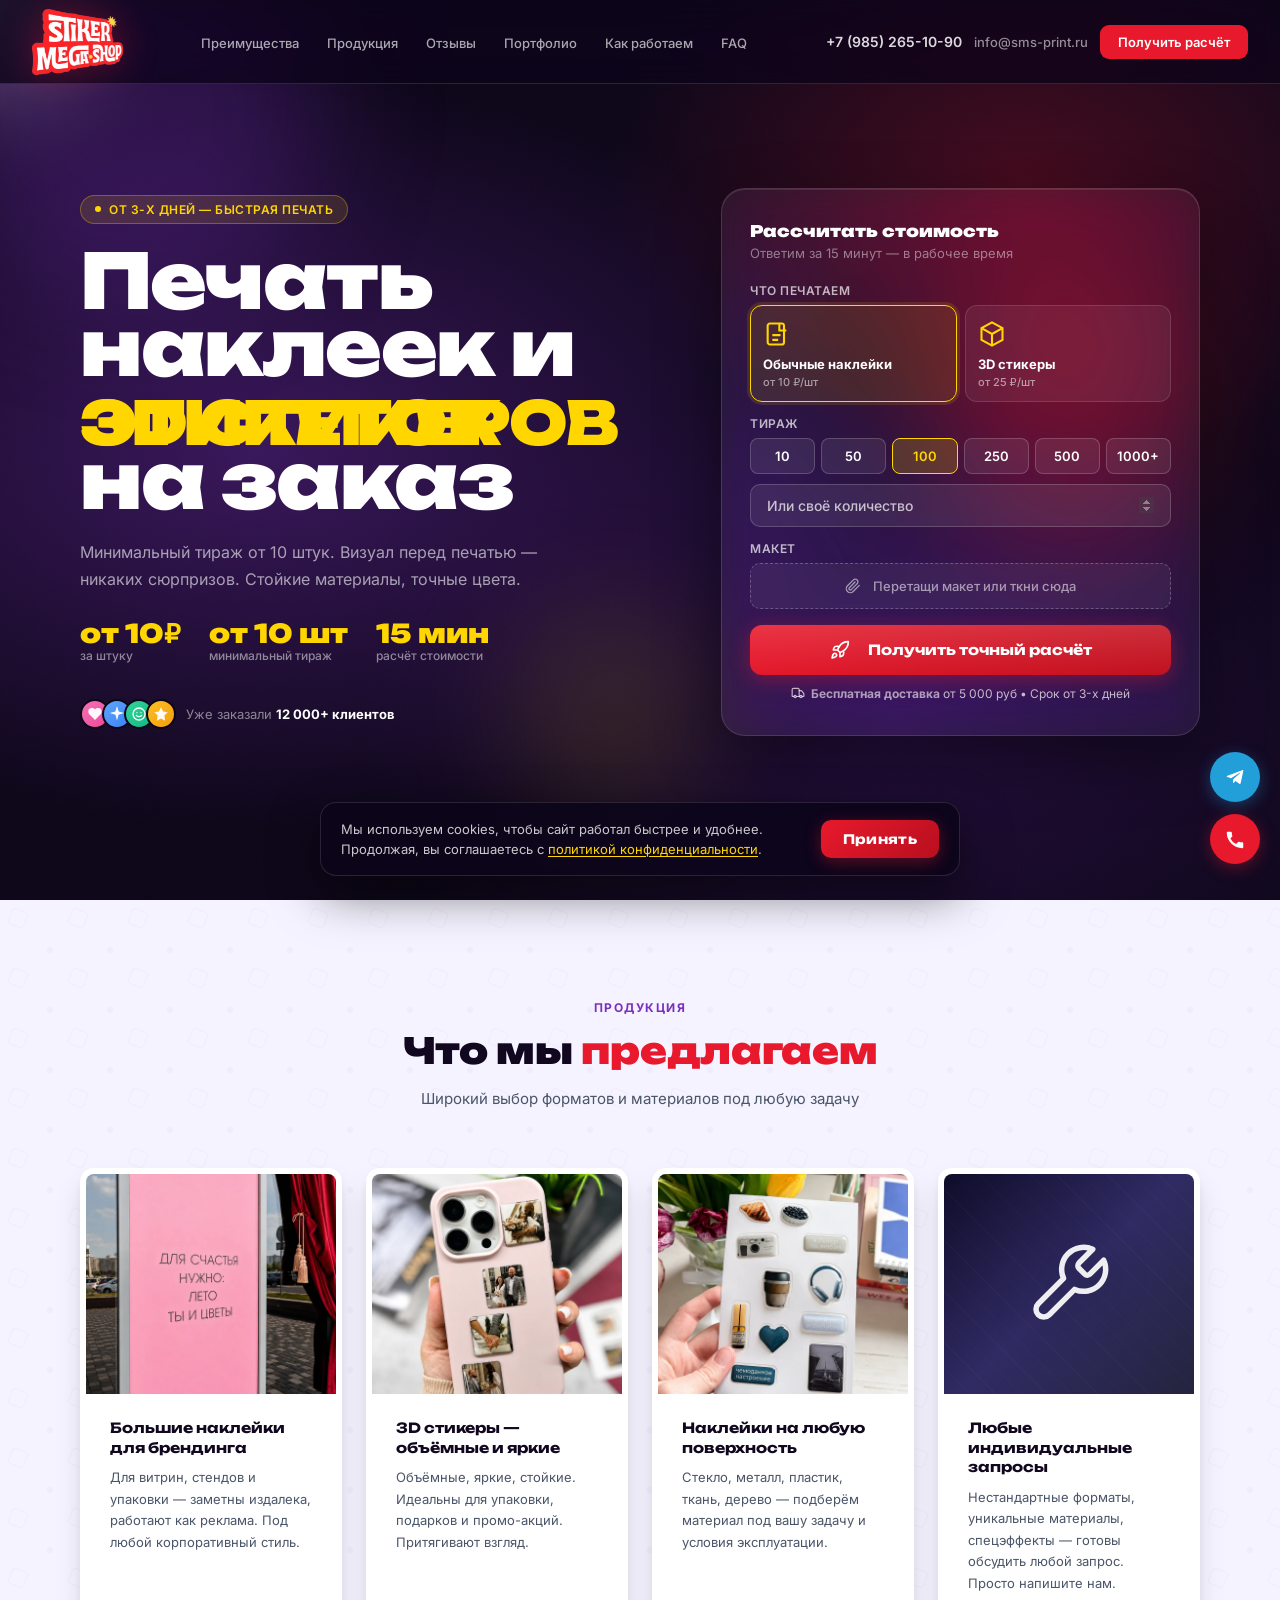
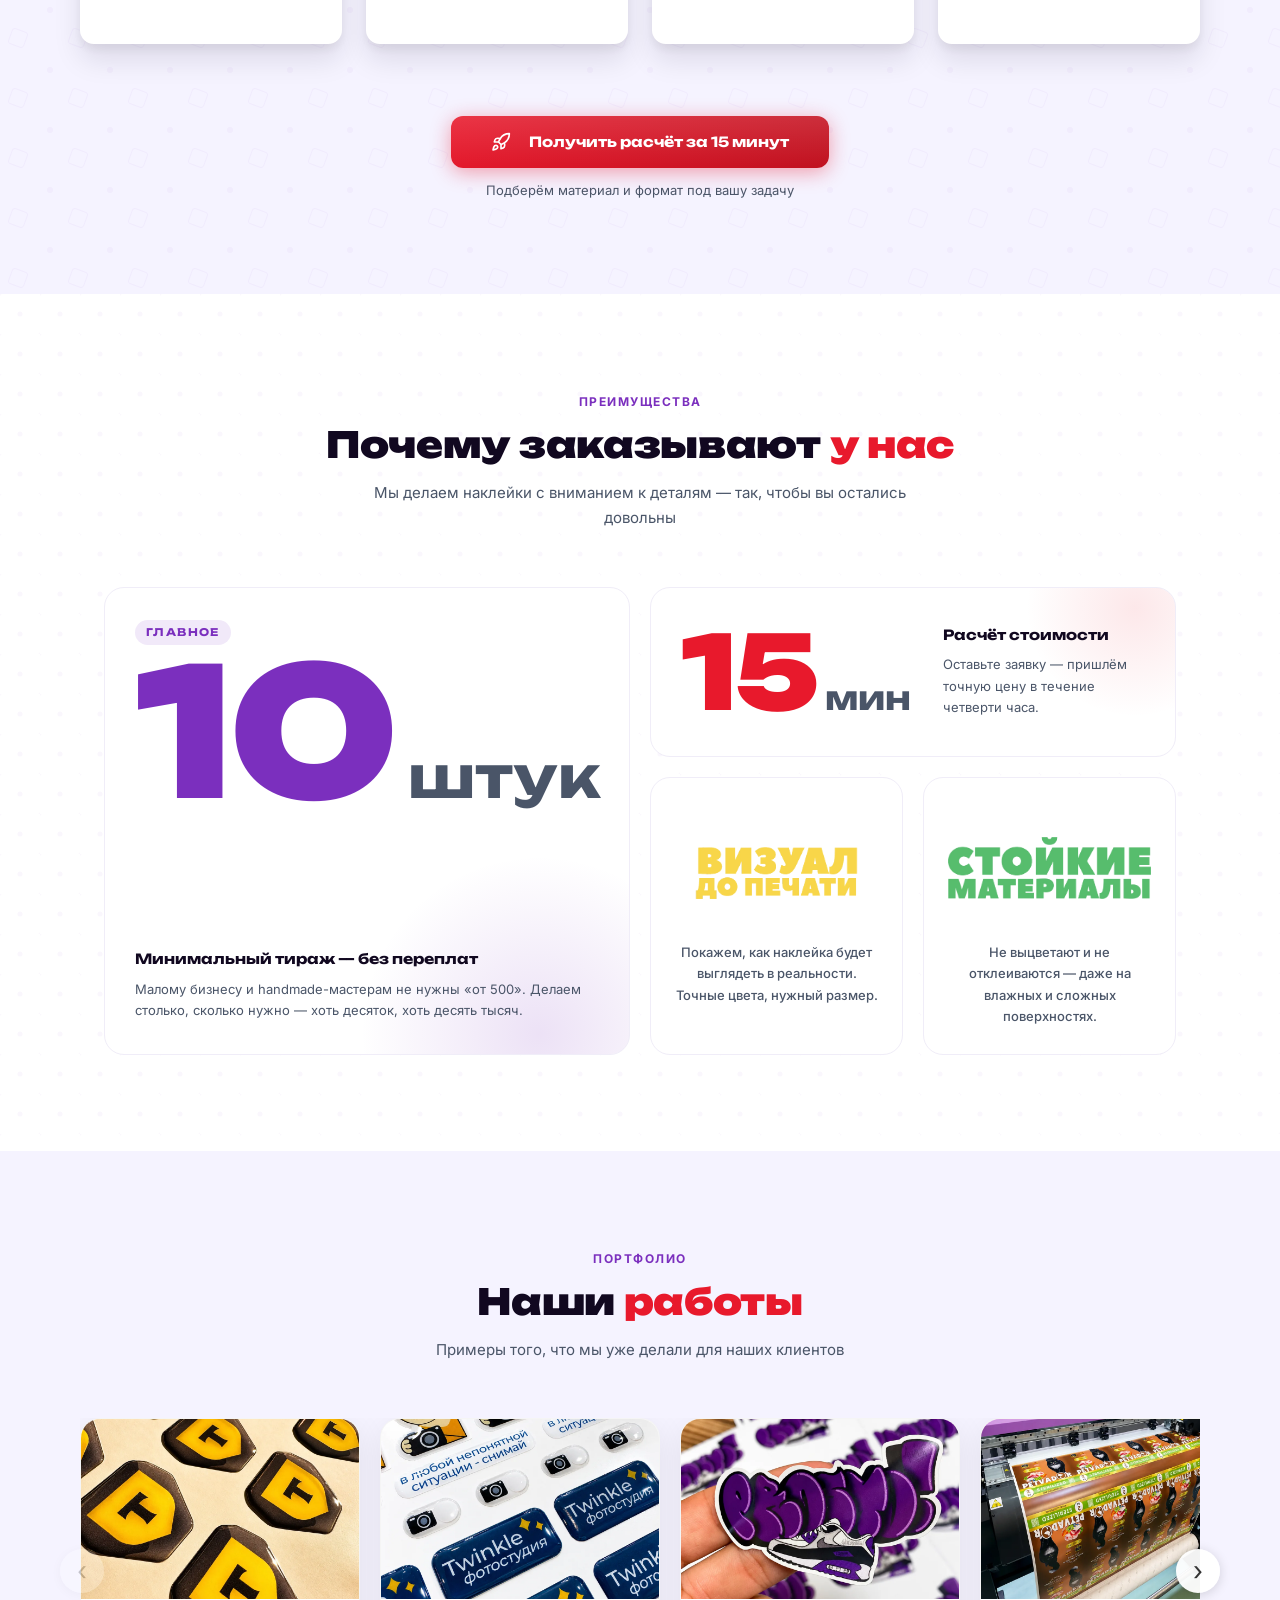
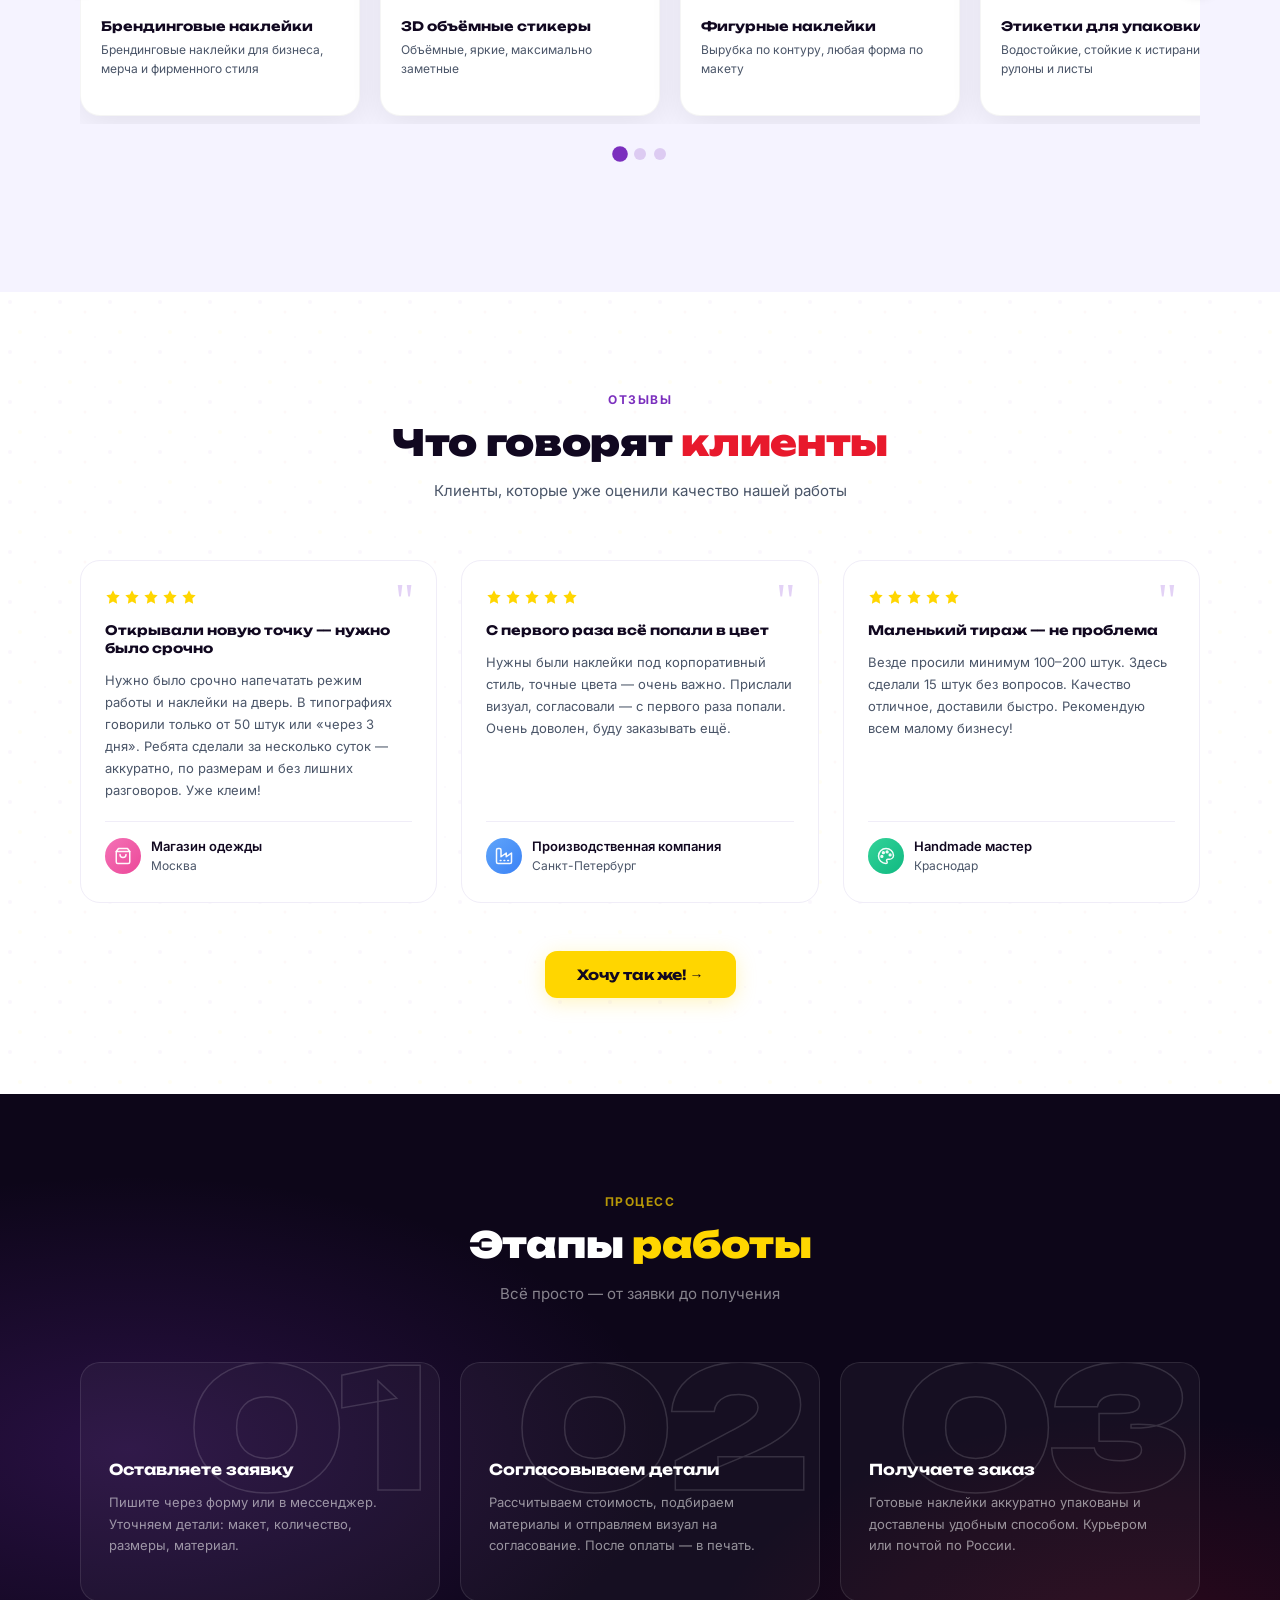
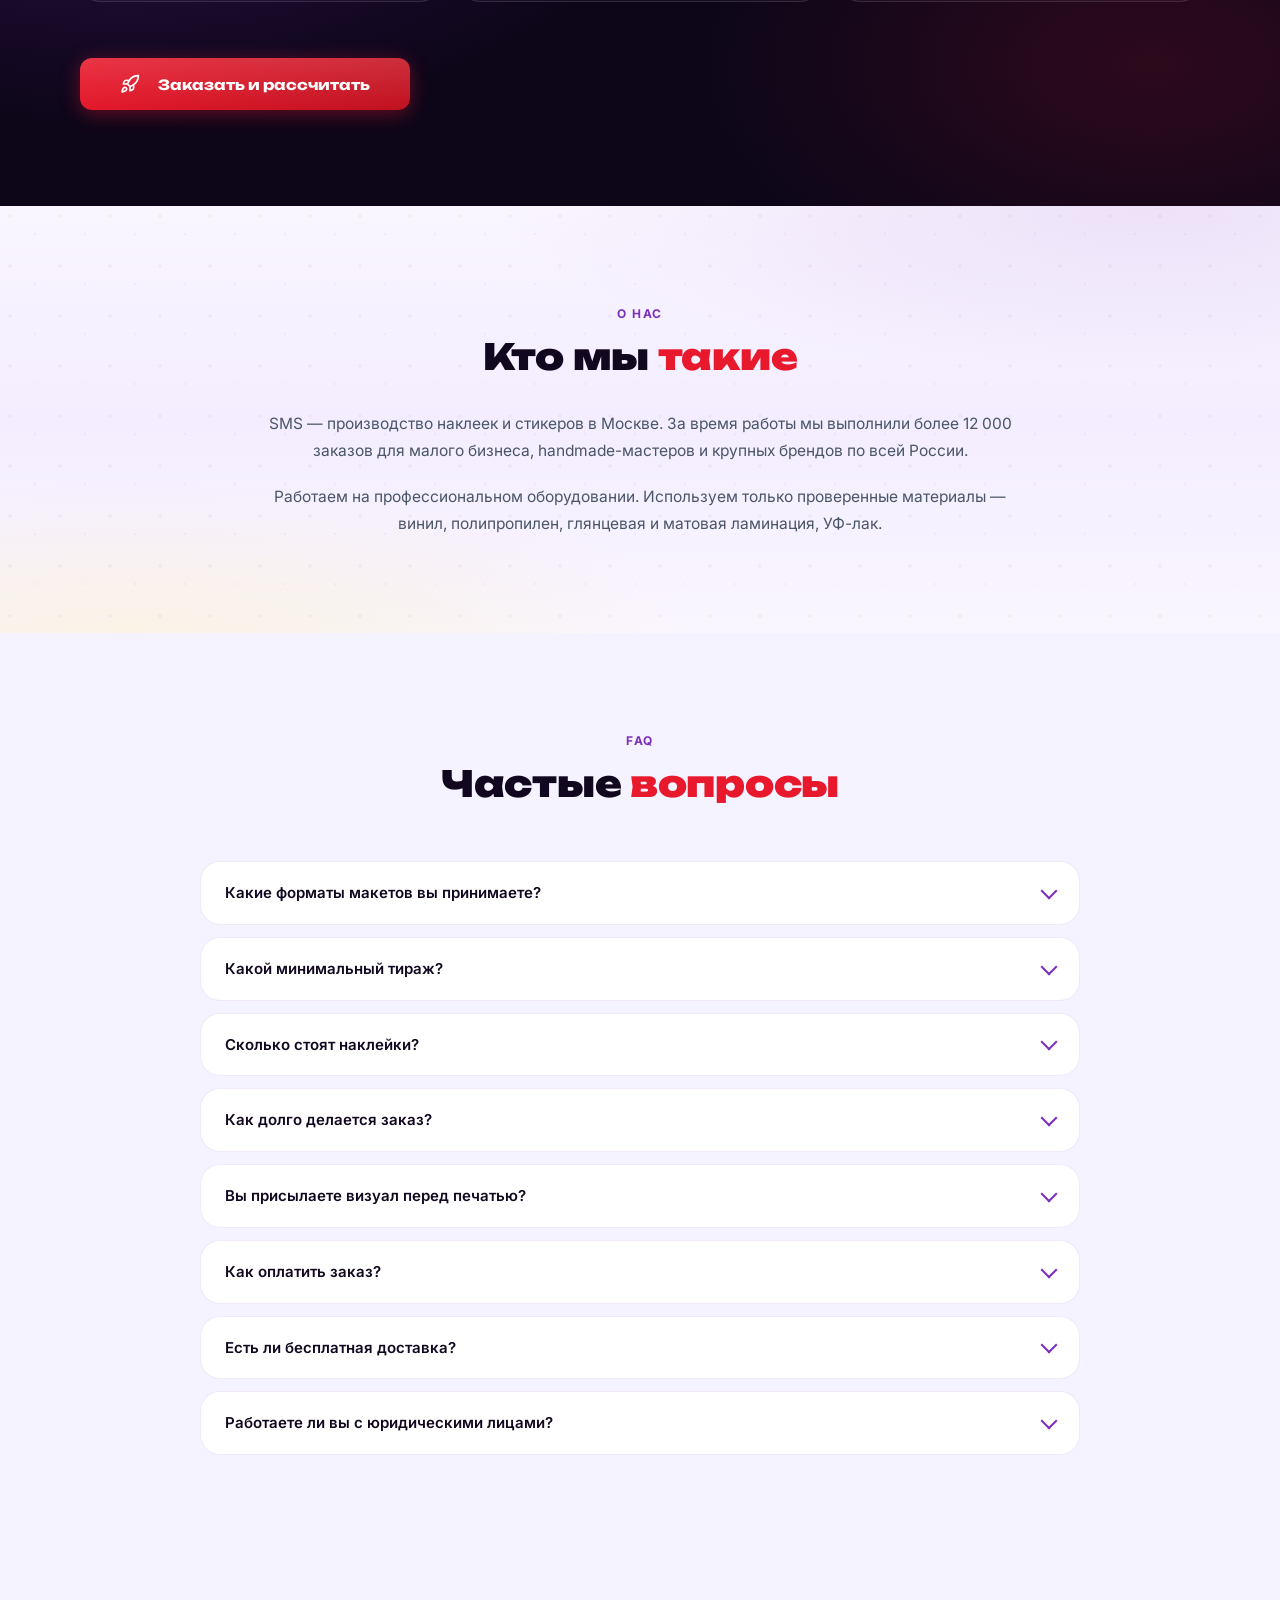
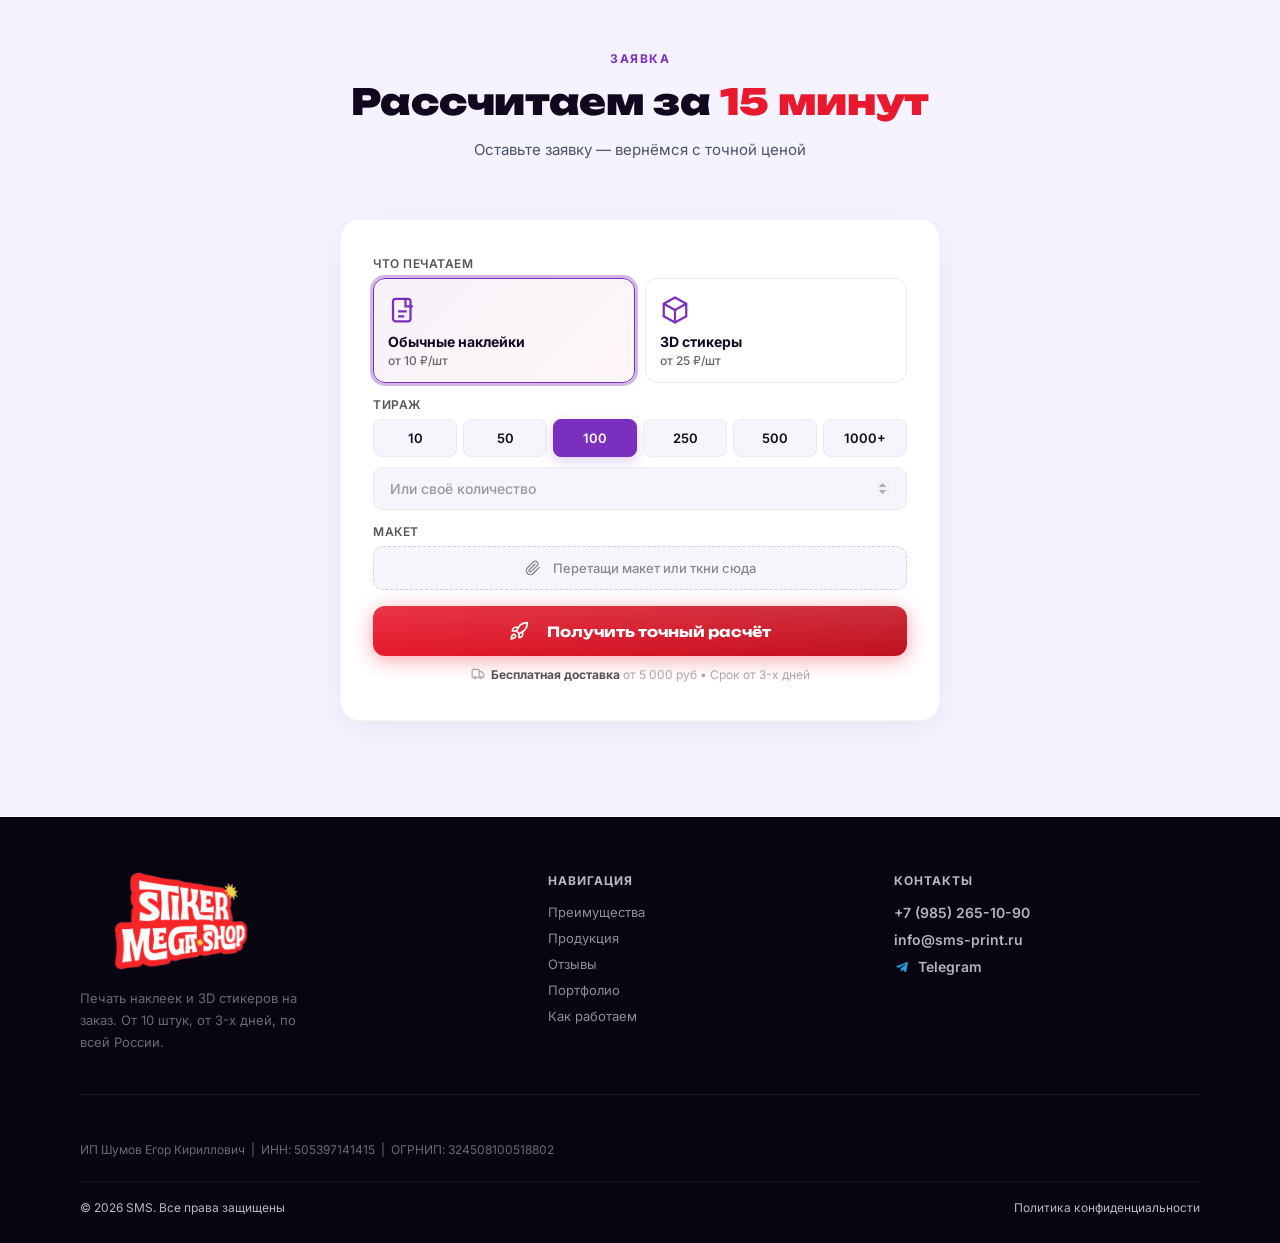
==== commit 9e99847e: "Mobile footer: brand centered on top, nav left + contacts right Under 600px stop stacking all three " ====
--- a/index.html
+++ b/index.html
@@ -619,7 +619,7 @@
 <footer>
   <div class="footer-inner">
     <div class="footer-top">
-      <div>
+      <div class="footer-brand">
         <div class="footer-logo">
           <img src="images/sms-logo-1.webp" alt="Sweet Medeleine" class="footer-logo-img" width="661" height="480" loading="lazy" decoding="async">
         </div>
--- a/styles.css
+++ b/styles.css
@@ -1,2 +1,2 @@
 .section-wrap{padding:96px 24px;max-width:1120px;margin:0 auto;}.section-label{display:inline-block;color:var(--purple);font-size:12px;font-weight:700;letter-spacing:1.5px;text-transform:uppercase;margin-bottom:14px;}.section-title{font-family:'Unbounded','Arial Black',sans-serif;font-size:clamp(22px,3.5vw,36px);font-weight:800;color:var(--text-dark);line-height:1.2;letter-spacing:-0.3px;margin-bottom:14px;}.section-title em{font-style:normal;color:var(--red);}.section-title-white{color:#fff;}.section-title-white em{color:var(--yellow);}.section-desc{font-size:15px;color:var(--text-muted);line-height:1.7;max-width:540px;}.section-head{margin-bottom:56px;}.section-head.center{text-align:center;}.section-head.center .section-desc{margin:0 auto;}.benefits-section{position:relative;overflow:hidden;}.benefits-section::before{content:'';position:absolute;inset:0;background-image:url("data:image/svg+xml,%3Csvg width='40' height='40' xmlns='http://www.w3.org/2000/svg'%3E%3Ccircle cx='20' cy='20' r='2.5' fill='%237B2FBE' opacity='0.04'/%3E%3Ccircle cx='0' cy='0' r='1.5' fill='%237B2FBE' opacity='0.03'/%3E%3Ccircle cx='40' cy='40' r='1.5' fill='%237B2FBE' opacity='0.03'/%3E%3C/svg%3E");background-size:40px 40px;pointer-events:none;z-index:0;}.benefits-section > *{position:relative;z-index:1;}.benefits-grid{display:grid;grid-template-columns:repeat(auto-fit,minmax(240px,1fr));gap:20px;}.benefits-bento{grid-template-columns:repeat(4,1fr);grid-template-rows:auto auto;gap:20px;}.benefits-bento .benefit-card{padding:26px 24px;}.bento-big{grid-column:span 2;grid-row:span 2;background:linear-gradient(135deg,#faf7ff 0%,#efe6ff 60%,#fff 100%);position:relative;overflow:hidden;display:flex;flex-direction:column;justify-content:flex-start;gap:10px;min-height:380px;padding:32px 30px !important;}.bento-big .bento-big__body{margin-top:auto;}.bento-big::after{content:'';position:absolute;width:360px;height:360px;right:-90px;bottom:-160px;background:radial-gradient(circle,rgba(123,47,190,0.14),transparent 70%);border-radius:50%;pointer-events:none;}.bento-big > *{position:relative;z-index:1;}.bento-big__top{display:flex;align-items:flex-start;justify-content:space-between;gap:12px;}.bento-tag{font-family:'Unbounded','Arial Black',sans-serif;font-weight:700;font-size:10.5px;text-transform:uppercase;letter-spacing:1.4px;color:var(--purple);background:rgba(123,47,190,0.10);padding:6px 11px;border-radius:999px;}.bento-big__num{font-family:'Unbounded','Arial Black',sans-serif;font-weight:900;font-size:clamp(120px,14vw,180px);line-height:0.85;color:var(--purple);letter-spacing:-5px;display:flex;align-items:baseline;gap:14px;}.bento-big__body h3{font-size:17px;margin-bottom:8px;}.bento-big__body p{font-size:14px;}.bento-mid{grid-column:span 2;background:linear-gradient(135deg,#fff5f5 0%,#fff 75%);position:relative;overflow:hidden;display:grid;grid-template-columns:auto minmax(0,1fr);gap:32px;align-items:center;min-height:170px;padding:28px 30px !important;}.bento-mid__num{flex-shrink:0;}.bento-mid::after{content:'';position:absolute;width:220px;height:220px;right:-70px;top:-90px;background:radial-gradient(circle,rgba(232,25,44,0.10),transparent 70%);border-radius:50%;pointer-events:none;}.bento-mid > *{position:relative;z-index:1;}.bento-mid__num{font-family:'Unbounded','Arial Black',sans-serif;font-weight:900;font-size:clamp(72px,8vw,104px);line-height:0.9;color:var(--red);letter-spacing:-3px;display:flex;align-items:baseline;gap:8px;}.bento-mid__body h3{font-size:15px;margin-bottom:6px;}.bento-mid__body p{font-size:13px;}.bento-mid__body .benefit-icon-wrap{width:38px;height:38px;border-radius:10px;margin-bottom:10px;}.bento-suffix{font-size:0.32em;color:var(--text-muted);font-weight:700;letter-spacing:0;text-transform:lowercase;}.bento-sm{grid-column:span 1;display:flex;flex-direction:column;justify-content:space-between;gap:16px;}.bento-sm h3{font-family:'Unbounded','Arial Black',sans-serif;font-weight:900;font-size:clamp(26px,2.6vw,36px);line-height:1.05;letter-spacing:-1px;margin:0;}.bento-sm p{font-size:13.5px;line-height:1.6;}.bento-sm--accent-green{background:#ECECEC;padding:12px 10px;display:flex;flex-direction:column;justify-content:flex-start;align-items:stretch;gap:10px;overflow:hidden;}.bento-sm--accent-green p{margin:0;font-size:14.5px;line-height:1.6;color:rgba(20,10,40,0.68);text-align:center;font-weight:500;}.bento-sm--accent-yellow{background:#ECECEC;padding:12px 10px;display:flex;flex-direction:column;justify-content:flex-start;align-items:stretch;gap:10px;overflow:hidden;}.bento-sm--accent-yellow .bento-sm__poster-img,.bento-sm--accent-green .bento-sm__poster-img{display:block;width:100%;max-width:100%;height:clamp(80px,10vw,140px);object-fit:contain;object-position:center;margin:0 auto;}.bento-sm--accent-yellow p{margin:0;font-size:14.5px;line-height:1.6;color:rgba(20,10,40,0.68);text-align:center;font-weight:500;}@media (max-width:900px){.benefits-bento{grid-template-columns:1fr 1fr;}.bento-big{grid-column:span 2;grid-row:span 1;min-height:320px;}.bento-mid{grid-column:span 2;}}@media (max-width:600px){.bento-big,.bento-mid,.bento-sm{grid-column:auto !important;grid-row:auto !important;}.bento-big{min-height:auto;padding:28px 24px !important;}.bento-mid{grid-template-columns:1fr;min-height:auto;padding:24px !important;gap:8px;}.bento-big__num{font-size:96px;}.bento-mid__num{font-size:60px;}}.benefit-card{background:#fff;border:1.5px solid #f0edf8;border-radius:var(--radius-card);padding:28px 24px;transition:transform var(--transition),border-color var(--transition),box-shadow var(--transition);position:relative;overflow:hidden;}.benefit-card::before{content:'';position:absolute;top:0;left:0;right:0;height:3px;background:linear-gradient(90deg,var(--purple),var(--red));opacity:0;transition:opacity var(--transition);}.benefit-card:hover{transform:translateY(-6px);border-color:rgba(123,47,190,0.2);box-shadow:var(--shadow-hover);}.benefit-card:hover::before{opacity:1;}.benefit-icon-wrap{width:52px;height:52px;border-radius:14px;display:flex;align-items:center;justify-content:center;font-size:26px;margin-bottom:18px;flex-shrink:0;}.bi-purple{background:rgba(123,47,190,0.1);}.bi-red{background:rgba(232,25,44,0.1);}.bi-yellow{background:rgba(255,214,0,0.15);}.bi-green{background:rgba(34,197,94,0.1);}.benefit-card h3{font-family:'Unbounded','Arial Black',sans-serif;font-size:14px;font-weight:700;color:var(--text-dark);margin-bottom:10px;line-height:1.4;}.benefit-card p{font-size:13px;color:var(--text-muted);line-height:1.65;}.offer-section{background:var(--gray-bg);padding:96px 24px;position:relative;overflow:hidden;}.offer-section::before{content:'';position:absolute;inset:0;background-image:url("data:image/svg+xml,%3Csvg width='60' height='60' xmlns='http://www.w3.org/2000/svg'%3E%3Crect x='10' y='10' width='16' height='16' rx='3' fill='none' stroke='%237B2FBE' stroke-width='1' opacity='0.04' transform='rotate(20 18 18)'/%3E%3Ccircle cx='50' cy='50' r='3' fill='%237B2FBE' opacity='0.03'/%3E%3C/svg%3E");background-size:60px 60px;pointer-events:none;z-index:0;}.offer-inner{max-width:1120px;margin:0 auto;position:relative;z-index:1;}.offer-grid{display:grid;grid-template-columns:repeat(4,1fr);gap:24px;perspective:1200px;}@media (max-width:900px){.offer-grid{grid-template-columns:repeat(2,1fr);}}.offer-card{background:#fff;border-radius:14px;overflow:hidden;border:6px solid #fff;box-shadow:0 16px 28px rgba(20,10,40,0.10),0 6px 10px rgba(20,10,40,0.06);transition:transform 0.5s cubic-bezier(.2,.7,.2,1),box-shadow var(--transition);display:flex;flex-direction:column;transform-style:preserve-3d;will-change:transform;transform:rotate(var(--sticker-rot,0deg));}.offer-card:nth-child(1){--sticker-rot:-1.6deg;}.offer-card:nth-child(2){--sticker-rot:1.4deg;}.offer-card:nth-child(3){--sticker-rot:-0.9deg;}.offer-card:nth-child(4){--sticker-rot:1.8deg;}.offer-card:hover{transform:rotate(0deg) translateY(-6px);box-shadow:0 26px 44px rgba(20,10,40,0.14),0 10px 18px rgba(20,10,40,0.08);transition-duration:0.12s,var(--transition);transition-delay:0s !important;}.offer-photo::after{content:'';position:absolute;inset:0;background:radial-gradient(circle at var(--mx,50%) var(--my,50%),rgba(255,255,255,0.32),transparent 55%);opacity:0;transition:opacity 0.3s ease;pointer-events:none;z-index:2;mix-blend-mode:overlay;}.offer-card:hover .offer-photo::after{opacity:1;}@media (hover:none){.offer-card{transform:rotate(var(--sticker-rot,0deg)) !important;}}.offer-cta{text-align:center;margin-top:56px;}.offer-cta .btn-cta{width:auto;padding:16px 40px;display:inline-flex;}.offer-cta__hint{margin-top:14px;font-size:13px;color:var(--text-muted);}.offer-thumb{height:220px;display:flex;align-items:center;justify-content:center;font-size:68px;position:relative;overflow:hidden;}.offer-thumb.offer-photo{background:#f0edf8;}.offer-thumb.offer-photo img{width:100%;height:100%;object-fit:cover;object-position:center;display:block;transition:transform 0.4s ease;}.offer-card:hover .offer-thumb.offer-photo img{transform:scale(1.04);}.ot-1{background:linear-gradient(135deg,#2d1057 0%,#7B2FBE 100%);}.ot-1::before{content:'';position:absolute;width:80px;height:30px;border:3px solid rgba(255,255,255,0.15);border-radius:20px;top:30px;right:28px;transform:rotate(-15deg);}.ot-1::after{content:'';position:absolute;width:50px;height:50px;border:3px solid rgba(255,255,255,0.1);border-radius:50%;bottom:24px;left:24px;}.ot-2{background:linear-gradient(135deg,#1a0a2e 0%,#E8192C 60%,#ff6b35 100%);}.ot-2::before{content:'';position:absolute;inset:0;background:repeating-linear-gradient( 60deg,transparent,transparent 14px,rgba(255,255,255,0.04) 14px,rgba(255,255,255,0.04) 15px );pointer-events:none;}.ot-2::after{content:'';position:absolute;width:120px;height:4px;background:linear-gradient(90deg,transparent,rgba(255,255,255,0.4),transparent);top:50%;left:50%;transform:translate(-50%,-50%) rotate(-20deg);border-radius:2px;}.ot-3{background:linear-gradient(135deg,#0d2b1a 0%,#16a34a 100%);}.ot-3::before{content:'';position:absolute;inset:0;background-image:radial-gradient(circle,rgba(255,255,255,0.08) 1px,transparent 1px);background-size:16px 16px;pointer-events:none;}.ot-4{background:linear-gradient(135deg,#0f0c29 0%,#302b63 50%,#24243e 100%);}.ot-4::before{content:'';position:absolute;inset:0;background:repeating-linear-gradient( 45deg,rgba(255,255,255,0.02) 0px,rgba(255,255,255,0.02) 1px,transparent 1px,transparent 18px );pointer-events:none;}.offer-body{padding:24px;flex:1;display:flex;flex-direction:column;}.offer-body h3{font-family:'Unbounded','Arial Black',sans-serif;font-size:14px;font-weight:700;color:var(--text-dark);margin-bottom:10px;line-height:1.4;}.offer-body p{font-size:13px;color:var(--text-muted);line-height:1.65;margin-bottom:20px;flex:1;}.btn-outline{display:inline-flex;align-items:center;gap:6px;background:transparent;border:1.5px solid var(--purple);color:var(--purple);padding:10px 18px;border-radius:10px;font-size:13px;font-weight:600;cursor:pointer;transition:all var(--transition);align-self:flex-start;}.btn-outline:hover{background:var(--purple);color:#fff;box-shadow:0 4px 16px var(--purple-glow);}.reviews-section{padding:96px 24px;position:relative;overflow:hidden;}.reviews-section::before{content:'';position:absolute;inset:0;background-image:url("data:image/svg+xml,%3Csvg width='50' height='50' xmlns='http://www.w3.org/2000/svg'%3E%3Ccircle cx='10' cy='10' r='2' fill='%237B2FBE' opacity='0.04'/%3E%3Ccircle cx='35' cy='20' r='1.5' fill='%23E8192C' opacity='0.03'/%3E%3Ccircle cx='20' cy='40' r='2' fill='%23FFD600' opacity='0.04'/%3E%3Ccircle cx='45' cy='45' r='1' fill='%237B2FBE' opacity='0.03'/%3E%3C/svg%3E");background-size:50px 50px;pointer-events:none;z-index:0;}.reviews-inner{max-width:1120px;margin:0 auto;position:relative;z-index:1;}.reviews-grid{display:grid;grid-template-columns:repeat(auto-fit,minmax(280px,1fr));gap:24px;margin-bottom:40px;}.review-card{background:#fff;border:1.5px solid #f0edf8;border-radius:var(--radius-card);padding:28px 24px;transition:border-color 0.35s ease,box-shadow 0.4s ease,transform 0.4s cubic-bezier(.2,.7,.2,1);display:flex;flex-direction:column;position:relative;overflow:hidden;}.review-card::after{content:'';position:absolute;top:0;left:14%;right:14%;height:2px;background:linear-gradient(90deg,transparent,var(--yellow),var(--purple-light),transparent);border-radius:999px;opacity:0;transform:scaleX(0.4);transition:opacity 0.35s ease,transform 0.5s cubic-bezier(.2,.7,.2,1);pointer-events:none;}.review-card:hover{border-color:rgba(255,214,0,0.55);box-shadow:0 22px 52px rgba(255,214,0,0.16),0 10px 24px rgba(123,47,190,0.09),inset 0 1px 0 rgba(255,255,255,0.6);transform:translateY(-6px);}.review-card:hover::after{opacity:1;transform:scaleX(1);}.review-quote-mark{font-size:48px;line-height:1;color:var(--purple-light);font-family:Georgia,serif;position:absolute;top:16px;right:22px;pointer-events:none;opacity:0;transform:scale(0.35) rotate(-18deg);transform-origin:60% 60%;transition:opacity 0.7s ease 0.35s,transform 0.9s cubic-bezier(.2,.7,.2,1) 0.35s,color 0.3s ease;}.review-card.visible .review-quote-mark{opacity:0.28;transform:scale(1) rotate(0deg);}.review-card:hover .review-quote-mark{opacity:0.65;transform:scale(1.18) rotate(-6deg);color:var(--yellow);transition-delay:0s;}.review-stars{display:flex;gap:3px;margin-bottom:16px;}.review-stars span{color:var(--yellow);font-size:16px;}.review-headline{font-family:'Unbounded','Arial Black',sans-serif;font-size:13px;font-weight:700;color:var(--text-dark);line-height:1.4;margin-bottom:12px;}.review-text{font-size:13px;color:var(--text-muted);line-height:1.7;flex:1;margin-bottom:20px;}.review-author{display:flex;align-items:center;gap:10px;border-top:1px solid #f0edf8;padding-top:16px;}.review-avatar{width:36px;height:36px;border-radius:50%;display:flex;align-items:center;justify-content:center;font-size:16px;flex-shrink:0;}.ra-1{background:linear-gradient(135deg,#f472b6,#ec4899);}.ra-2{background:linear-gradient(135deg,#60a5fa,#3b82f6);}.ra-3{background:linear-gradient(135deg,#34d399,#10b981);}.review-author-info strong{display:block;font-size:13px;font-weight:600;color:var(--text-dark);}.review-author-info span{font-size:12px;color:var(--text-muted);}.review-hero{max-width:880px;margin:16px auto 56px;padding:0 24px;text-align:center;}.review-hero__mark{width:44px;height:44px;color:var(--purple);opacity:0.75;margin:0 auto 24px;display:block;}.review-hero__text{font-family:'Unbounded','Arial Black',sans-serif;font-style:italic;font-weight:400;font-size:clamp(22px,3.2vw,38px);line-height:1.25;letter-spacing:-0.6px;color:var(--text-dark);margin:0 0 28px;text-wrap:balance;}.review-hero__author{display:inline-flex;flex-direction:column;gap:4px;align-items:center;}.review-hero__author-name{font-family:'Unbounded','Arial Black',sans-serif;font-size:11px;font-weight:700;text-transform:uppercase;letter-spacing:1.4px;color:var(--text-dark);}.review-hero__author-loc{font-size:12px;color:var(--text-muted);}.reviews-grid--editorial{grid-template-columns:1fr 1fr;max-width:880px;margin:0 auto 40px;gap:0;border-top:1px solid rgba(20,10,40,0.10);}.reviews-grid--editorial .review-card--editorial{background:transparent;border:none;border-radius:0;padding:28px 28px 0;box-shadow:none;}.reviews-grid--editorial .review-card--editorial + .review-card--editorial{border-left:1px solid rgba(20,10,40,0.10);}.reviews-grid--editorial .review-card--editorial:hover{transform:none;border-color:rgba(20,10,40,0.10);box-shadow:none;}.review-card__text{font-size:15px;line-height:1.65;color:var(--text-dark);margin:0 0 18px;}.review-card__author strong{display:block;font-family:'Unbounded','Arial Black',sans-serif;font-size:11px;font-weight:700;text-transform:uppercase;letter-spacing:1.2px;color:var(--text-dark);margin-bottom:2px;}.review-card__author span{font-size:12px;color:var(--text-muted);}@media (max-width:700px){.reviews-grid--editorial{grid-template-columns:1fr;gap:0;}.reviews-grid--editorial .review-card--editorial + .review-card--editorial{border-left:none;border-top:1px solid rgba(20,10,40,0.10);padding-top:24px;}}.reviews-cta{text-align:center;padding-top:8px;}.btn-yellow{display:inline-flex;align-items:center;gap:8px;background:var(--yellow);color:var(--text-dark);border:none;padding:15px 32px;border-radius:var(--radius-btn);font-family:'Unbounded','Arial Black',sans-serif;font-size:14px;font-weight:700;cursor:pointer;transition:transform var(--transition),box-shadow var(--transition);box-shadow:0 4px 20px var(--yellow-glow);}.btn-yellow:hover{transform:translateY(-2px);box-shadow:0 8px 28px rgba(255,214,0,0.4);}.portfolio-section{background:var(--gray-bg);padding:96px 24px;}.portfolio-inner{max-width:1120px;margin:0 auto;}.portfolio-carousel-wrap{position:relative;}.portfolio-carousel{display:flex;gap:20px;overflow-x:auto;scroll-snap-type:x mandatory;-webkit-overflow-scrolling:touch;scrollbar-width:none;padding-bottom:8px;}.portfolio-carousel::-webkit-scrollbar{display:none;}.portfolio-card{flex-shrink:0;scroll-snap-align:start;scroll-snap-stop:always;width:280px;border-radius:var(--radius-card);overflow:hidden;box-shadow:var(--shadow-card);transition:transform var(--transition),box-shadow var(--transition);border:1px solid rgba(0,0,0,0.04);background:#fff;}.portfolio-card:hover{transform:translateY(-6px);box-shadow:var(--shadow-hover);}.portfolio-thumb{height:180px;display:flex;align-items:center;justify-content:center;font-size:56px;position:relative;overflow:hidden;}.pt-1{background:linear-gradient(135deg,#2d1057 0%,#7B2FBE 100%);}.pt-2{background:linear-gradient(135deg,#1a0a2e 0%,#E8192C 100%);}.pt-3{background:linear-gradient(135deg,#2d1200 0%,#f97316 100%);}.pt-4{background:linear-gradient(135deg,#0d2b1a 0%,#16a34a 100%);}.pt-5{background:linear-gradient(135deg,#0c2340 0%,#0d9488 100%);}.pt-6{background:linear-gradient(135deg,#2d0030 0%,#db2777 100%);}.portfolio-thumb.pt-photo{background:#111;padding:0;}.portfolio-thumb.pt-photo img{width:100%;height:100%;object-fit:cover;object-position:center;display:block;transition:transform 0.4s ease;}.portfolio-card:hover .portfolio-thumb.pt-photo img{transform:scale(1.05);}.portfolio-card-body{padding:18px 20px;}.portfolio-card-body h3{font-family:'Unbounded','Arial Black',sans-serif;font-size:13px;font-weight:700;color:var(--text-dark);line-height:1.4;margin-bottom:6px;}.portfolio-card-body p{font-size:12px;color:var(--text-muted);line-height:1.55;}.portfolio-dots{display:flex;justify-content:center;gap:8px;margin-top:24px;}.c-dot{width:12px;height:12px;border-radius:50%;border:none;background:rgba(123,47,190,0.2);cursor:pointer;transition:all var(--transition);padding:0;}.c-dot.active{background:var(--purple);transform:scale(1.3);}.portfolio-cta{text-align:center;margin-top:36px;}.btn-tg{display:inline-flex;align-items:center;gap:10px;background:#229ED9;color:#fff;border:none;padding:15px 30px;border-radius:var(--radius-btn);font-family:'Unbounded','Arial Black',sans-serif;font-size:13px;font-weight:700;cursor:pointer;text-decoration:none;transition:background var(--transition),transform var(--transition);animation:tgPulse 2.4s ease-in-out infinite;}.btn-tg:hover{background:#1a8bbf;color:#fff;transform:translateY(-2px);animation:none;box-shadow:0 8px 28px rgba(34,158,217,0.5);}.btn-tg svg{flex-shrink:0;}@keyframes tgPulse{0%{box-shadow:0 0 0 0 rgba(34,158,217,0.65),0 4px 16px rgba(34,158,217,0.3);}60%{box-shadow:0 0 0 14px rgba(34,158,217,0),0 4px 16px rgba(34,158,217,0.3);}100%{box-shadow:0 0 0 0 rgba(34,158,217,0),0 4px 16px rgba(34,158,217,0.3);}}.steps-section{background:var(--bg-dark);padding:96px 24px;position:relative;overflow:hidden;}.steps-section::before{content:'';position:absolute;inset:0;background:radial-gradient(ellipse 60% 55% at 10% 50%,rgba(123,47,190,0.25) 0%,transparent 70%),radial-gradient(ellipse 50% 50% at 90% 80%,rgba(232,25,44,0.15) 0%,transparent 70%);}.steps-inner{max-width:1120px;margin:0 auto;position:relative;z-index:1;}.steps-grid{display:grid;grid-template-columns:repeat(auto-fit,minmax(260px,1fr));gap:20px;position:relative;}.step-card{background:rgba(255,255,255,0.04);border:1px solid rgba(255,255,255,0.10);border-radius:var(--radius-card);padding:96px 28px 28px;position:relative;overflow:hidden;min-height:240px;z-index:1;transition:background var(--transition),border-color var(--transition),transform var(--transition);}.step-card:hover{background:rgba(255,255,255,0.07);border-color:rgba(255,214,0,0.28);transform:translateY(-4px);}.step-num{position:absolute;top:-6px;right:14px;font-family:'Unbounded','Arial Black',sans-serif;font-size:clamp(120px,13vw,168px);font-weight:900;line-height:0.85;letter-spacing:-6px;color:transparent;-webkit-text-stroke:1.5px rgba(255,255,255,0.14);pointer-events:none;transition:-webkit-text-stroke-color 0.4s ease,transform 0.4s ease;}.step-card:hover .step-num{-webkit-text-stroke-color:rgba(255,214,0,0.4);transform:translateY(2px);}.step-card h3{font-family:'Unbounded','Arial Black',sans-serif;font-size:15px;font-weight:700;color:#fff;margin-bottom:12px;line-height:1.4;position:relative;z-index:1;}.step-card p{font-size:13px;color:rgba(255,255,255,0.55);line-height:1.65;position:relative;z-index:1;}.steps-cta{text-align:center;margin-top:56px;}.steps-cta .btn-cta{width:auto;padding:16px 40px;font-size:14px;}.bottom-section{padding:96px 24px;background:var(--gray-bg);}.bottom-inner{max-width:600px;margin:0 auto;text-align:center;}.bottom-form-card{background:#fff;border-radius:var(--radius-card);padding:36px 32px;box-shadow:0 8px 40px rgba(0,0,0,0.06);border:1px solid rgba(0,0,0,0.04);text-align:left;margin-top:4px;}.form-field-light{margin-bottom:14px;}.form-field-light label{display:block;color:#555;font-size:12px;font-weight:600;letter-spacing:0.5px;text-transform:uppercase;margin-bottom:7px;}.form-field-light select,.form-field-light input{width:100%;background:#f7f5fc;border:1.5px solid #ece8f5;color:var(--text-dark);-webkit-text-fill-color:var(--text-dark);padding:12px 16px;border-radius:10px;font-size:14px;font-weight:500;outline:none;transition:border var(--transition),box-shadow var(--transition);appearance:none;-webkit-appearance:none;}.form-field-light select::placeholder,.form-field-light input::placeholder{color:#999;-webkit-text-fill-color:#999;opacity:1;}.form-field-light select:focus,.form-field-light input:focus{border-color:var(--purple);box-shadow:0 0 0 3px var(--purple-glow);}.form-field-light select option{background:#fff;color:#000;}.upload-zone-light{width:100%;background:#f7f5fc;border:1.5px dashed #d4c9f0;color:#888;padding:13px 16px;border-radius:10px;font-size:13px;font-weight:500;cursor:pointer;transition:all var(--transition);display:flex;align-items:center;justify-content:center;gap:8px;}.upload-zone-light:hover{border-color:var(--purple);color:var(--purple);background:rgba(123,47,190,0.04);}.upload-zone-light.has-file{border-color:#16a34a;color:#16a34a;background:rgba(22,163,74,0.05);border-style:solid;}.form-note-light{text-align:center;color:#aaa;font-size:12px;margin-top:10px;line-height:1.5;}.form-note-light strong{color:#555;}footer{background:#080513;color:rgba(255,255,255,0.5);padding:56px 24px 28px;}.footer-inner{max-width:1120px;margin:0 auto;}.footer-top{display:grid;grid-template-columns:1.4fr 1fr 1fr;gap:40px;padding-bottom:40px;border-bottom:1px solid rgba(255,255,255,0.08);margin-bottom:28px;}.footer-logo{margin-bottom:18px;max-width:240px;display:flex;justify-content:center;}.footer-brand-desc{font-size:13px;line-height:1.7;color:rgba(255,255,255,0.4);max-width:240px;}.footer-col-title{font-size:12px;font-weight:700;letter-spacing:1px;text-transform:uppercase;color:rgba(255,255,255,0.72);margin-bottom:16px;}.footer-links{display:flex;flex-direction:column;gap:10px;}.footer-links a{color:rgba(255,255,255,0.55);font-size:13px;transition:color var(--transition);}.footer-links a:hover{color:#fff;}.footer-contacts{display:flex;flex-direction:column;gap:10px;}.footer-contacts a{color:rgba(255,255,255,0.7);font-size:14px;font-weight:600;transition:color var(--transition);}.footer-contacts a:hover{color:var(--yellow);}.footer-tg{display:inline-flex;align-items:center;gap:8px;}.footer-tg svg{width:16px;height:16px;color:#229ED9;flex-shrink:0;}.footer-tg:hover svg{color:#5cc4eb;}.about-section{position:relative;overflow:hidden;padding:96px 24px;background:radial-gradient(ellipse 80% 60% at 90% 0%,rgba(123,47,190,0.10),transparent 65%),radial-gradient(ellipse 70% 55% at 10% 100%,rgba(255,214,0,0.10),transparent 65%),linear-gradient(180deg,#faf6ff 0%,#f3edff 50%,#faf6ff 100%);}.about-section::before{content:'';position:absolute;inset:0;background-image:url("data:image/svg+xml,%3Csvg width='50' height='50' xmlns='http://www.w3.org/2000/svg'%3E%3Ccircle cx='10' cy='10' r='1.8' fill='%237B2FBE' opacity='0.06'/%3E%3Ccircle cx='35' cy='28' r='1.2' fill='%237B2FBE' opacity='0.05'/%3E%3C/svg%3E");background-size:50px 50px;pointer-events:none;z-index:0;}.about-inner{max-width:1120px;margin:0 auto;position:relative;z-index:1;}#about .section-head{margin-bottom:32px;}.about-content{max-width:760px;margin:0 auto;display:flex;flex-direction:column;gap:18px;}.about-content p{font-size:15.5px;line-height:1.75;color:var(--text-muted);text-align:center;}@media (max-width:600px){.about-section{padding:72px 20px;}.about-content p{font-size:14.5px;text-align:left;}}.faq-section{background:var(--gray-bg);padding:96px 24px;}.faq-inner{max-width:880px;margin:0 auto;}.faq-list{margin-top:40px;display:flex;flex-direction:column;gap:12px;}.faq-item{background:#fff;border:1px solid rgba(123,47,190,0.10);border-radius:var(--radius-card);overflow:hidden;transition:border-color var(--transition),box-shadow var(--transition);}.faq-item:has(.faq-question[aria-expanded="true"]){border-color:rgba(123,47,190,0.35);box-shadow:0 10px 28px rgba(123,47,190,0.08);}.faq-question{width:100%;background:none;border:none;padding:20px 24px;text-align:left;font-family:inherit;font-size:15px;font-weight:600;color:var(--text-dark);line-height:1.45;cursor:pointer;display:flex;align-items:center;justify-content:space-between;gap:16px;}.faq-question::after{content:'';flex-shrink:0;width:12px;height:12px;border-right:2px solid var(--purple);border-bottom:2px solid var(--purple);transform:rotate(45deg);transition:transform 0.3s ease;margin-top:-4px;}.faq-question[aria-expanded="true"]::after{transform:rotate(-135deg);margin-top:4px;}.faq-answer{display:grid;grid-template-rows:0fr;transition:grid-template-rows 0.35s ease;}.faq-question[aria-expanded="true"] + .faq-answer{grid-template-rows:1fr;}.faq-answer-inner{overflow:hidden;}.faq-answer p{padding:0 24px 22px;font-size:14px;line-height:1.7;color:var(--text-muted);}@media (max-width:600px){.faq-section{padding:72px 20px;}.faq-question{padding:18px 18px;font-size:14px;}.faq-answer p{padding:0 18px 18px;font-size:13.5px;}}.cookie-banner{position:fixed;left:50%;bottom:24px;transform:translate(-50%,140%);width:min(640px,calc(100% - 32px));z-index:1700;display:flex;align-items:center;gap:18px;padding:16px 20px;background:rgba(13,6,25,0.92);border:1px solid rgba(255,255,255,0.12);border-radius:16px;box-shadow:0 18px 48px rgba(0,0,0,0.5);backdrop-filter:blur(20px) saturate(180%);-webkit-backdrop-filter:blur(20px) saturate(180%);transition:transform 0.5s cubic-bezier(.2,.7,.2,1),opacity 0.4s ease;opacity:0;pointer-events:none;}.cookie-banner.is-open{transform:translate(-50%,0);opacity:1;pointer-events:auto;}.cookie-banner__text{flex:1;font-size:13px;line-height:1.55;color:rgba(255,255,255,0.78);}.cookie-banner__text a{color:var(--yellow);text-decoration:underline;text-underline-offset:2px;}.cookie-banner__text a:hover{color:#fff;}.cookie-banner__btn{flex-shrink:0;background:linear-gradient(135deg,var(--red),var(--red-dark));color:#fff;font-family:'Unbounded','Arial Black',sans-serif;font-weight:700;font-size:13px;letter-spacing:0.3px;border:none;border-radius:10px;padding:11px 22px;cursor:pointer;box-shadow:0 4px 16px rgba(232,25,44,0.35);transition:transform var(--transition),box-shadow var(--transition),filter var(--transition);}.cookie-banner__btn:hover{transform:translateY(-1px);filter:brightness(1.06);box-shadow:0 6px 22px rgba(232,25,44,0.5);}.cookie-banner__btn:active{transform:translateY(0);}@media (max-width:520px){.cookie-banner{flex-direction:column;align-items:stretch;padding:14px;bottom:12px;gap:12px;}.cookie-banner__btn{width:100%;padding:12px;}}.footer-contacts-note{font-size:12px;color:rgba(255,255,255,0.72);margin-top:4px;line-height:1.5;}.footer-bottom{display:flex;justify-content:space-between;align-items:center;flex-wrap:wrap;gap:12px;font-size:12px;color:rgba(255,255,255,0.72);}.footer-bottom a{color:rgba(255,255,255,0.72);transition:color var(--transition);}.footer-bottom a:hover{color:rgba(255,255,255,0.65);}.footer-legal{font-size:12px;color:rgba(255,255,255,0.4);padding:18px 0 22px;border-bottom:1px solid rgba(255,255,255,0.06);margin-bottom:18px;line-height:1.55;}.footer-legal p{margin:0;}@media (max-width:600px){.footer-legal{text-align:center;}}.modal-overlay{display:none;position:fixed;inset:0;background:rgba(0,0,0,0.72);backdrop-filter:blur(8px);z-index:2000;align-items:center;justify-content:center;padding:20px;overflow-y:auto;-webkit-overflow-scrolling:touch;}.modal-overlay.open{display:flex;}@media (max-width:600px){.modal-overlay{align-items:flex-start;padding:16px 12px 40px;}.modal-box{width:100%;max-width:100%;border-radius:18px;}}.modal-box{background:#fff;border-radius:24px;padding:36px 32px;width:100%;max-width:460px;position:relative;animation:modalSlideIn 0.3s cubic-bezier(.34,1.56,.64,1);box-shadow:0 32px 80px rgba(0,0,0,0.25);max-height:90dvh;overflow-y:auto;-webkit-overflow-scrolling:touch;max-height:90vh;overflow-y:auto;}@keyframes modalSlideIn{from{opacity:0;transform:translateY(32px) scale(0.96);}to{opacity:1;transform:translateY(0) scale(1);}}.modal-close{position:absolute;top:16px;right:16px;background:#f4f2f9;border:none;width:34px;height:34px;border-radius:50%;font-size:16px;cursor:pointer;display:flex;align-items:center;justify-content:center;color:#666;transition:background var(--transition),color var(--transition);line-height:1;}.modal-close:hover{background:#ece9f5;color:var(--text-dark);}.modal-top-accent{height:4px;background:linear-gradient(90deg,var(--purple),var(--red));position:absolute;top:0;left:0;right:0;border-radius:24px 24px 0 0;}.modal-title{font-family:'Unbounded','Arial Black',sans-serif;font-size:19px;font-weight:800;color:var(--text-dark);margin-bottom:4px;}.modal-sub{font-size:13px;color:var(--text-muted);margin-bottom:24px;}.modal-error{display:none;background:#fff0f0;border:1px solid #ffcccc;border-radius:10px;padding:11px 14px;font-size:13px;color:#c00;margin-bottom:14px;text-align:center;}.modal-success{display:none;text-align:center;padding:28px 0 12px;}.modal-success-icon{font-size:54px;margin-bottom:16px;}.modal-success h3{font-family:'Unbounded','Arial Black',sans-serif;font-size:18px;font-weight:800;color:var(--text-dark);margin-bottom:8px;}.modal-success p{font-size:14px;color:var(--text-muted);line-height:1.65;}.reveal{opacity:0;transform:translateY(28px);transition:opacity 0.6s ease,transform 0.6s ease;}.reveal.visible{opacity:1;transform:translateY(0);}@media (max-width:860px){.nav-links{display:none;}.burger{display:flex;}.nav-links.open{display:flex;flex-direction:column;position:fixed;top:84px;left:0;right:0;background:rgba(13,6,25,0.98);padding:20px 24px 28px;gap:4px;z-index:999;border-top:1px solid var(--border);}.nav-links.open a{padding:10px 14px;border-radius:10px;display:block;font-size:15px;}.nav-mobile-contacts{display:flex !important;flex-direction:column;gap:6px;margin-top:12px;padding-top:16px;border-top:1px solid rgba(255,255,255,0.1);}.nav-mobile-contacts a{color:rgba(255,255,255,0.7) !important;font-size:14px !important;font-weight:600;padding:8px 14px !important;}.nav-mobile-contacts a:hover{color:var(--yellow) !important;}.hero-inner{grid-template-columns:1fr;gap:40px;}.hero{padding:88px 24px 56px;min-height:auto;}.hero h1{font-size:clamp(34px,8.5vw,56px);letter-spacing:-1px;}.hero-rotator{font-size:clamp(28px,7.5vw,50px);}.footer-top{grid-template-columns:1fr 1fr;gap:28px;}.footer-brand{grid-column:1 / -1;}}@media (max-width:600px){.nav-phone{display:none;}.nav-email{display:none;}.nav{padding:0 16px;}.nav-cta{padding:8px 14px;font-size:12px;}.hero-stats{gap:20px;}.hero-stat-val{font-size:22px;}.section-wrap{padding:72px 20px;}.offer-section{padding:72px 20px;}.reviews-section{padding:72px 20px;}.steps-section{padding:72px 20px;}.bottom-section{padding:72px 20px;}.portfolio-section{padding:72px 20px;}.bottom-form-card{padding:24px 20px;}.modal-box{padding:28px 20px;}.footer-top{grid-template-columns:1fr;}.footer-bottom{flex-direction:column;text-align:center;}.benefits-grid,.offer-grid,.reviews-grid{display:flex;overflow-x:scroll;overflow-y:hidden;scroll-snap-type:x mandatory;-webkit-overflow-scrolling:touch;overscroll-behavior-x:contain;scrollbar-width:none;margin-inline:-20px;padding-inline:16px;padding-bottom:16px;gap:12px;scroll-padding-left:16px;-webkit-scroll-snap-type:x mandatory;}.benefits-grid::-webkit-scrollbar,.offer-grid::-webkit-scrollbar,.reviews-grid::-webkit-scrollbar{display:none;}.benefits-grid .benefit-card,.offer-grid .offer-card,.reviews-grid .review-card{flex-shrink:0;width:calc(100vw - 52px);scroll-snap-align:start;scroll-snap-stop:always;}.portfolio-card{min-width:calc(100vw - 52px);width:calc(100vw - 52px);scroll-snap-stop:always;scroll-snap-align:start;}.portfolio-carousel{overflow-y:hidden;overscroll-behavior-x:contain;scroll-snap-type:x mandatory;scroll-padding-left:0px;padding-inline:0;}}.carr-btn{position:absolute;top:50%;transform:translateY(-50%);z-index:10;width:44px;height:44px;border-radius:50%;border:none;background:rgba(255,255,255,0.95);box-shadow:0 2px 12px rgba(0,0,0,0.15);font-size:26px;line-height:1;cursor:pointer;display:flex;align-items:center;justify-content:center;color:#333;transition:background 0.2s,transform 0.2s;padding:0;user-select:none;}.carr-btn:hover{background:#fff;transform:translateY(-50%) scale(1.1);}.carr-prev{left:-20px;}.carr-next{right:-20px;}@media (max-width:600px){.carr-btn{width:34px;height:34px;font-size:22px;}.carr-prev{left:4px;}.carr-next{right:4px;}}.section-dots{display:none;}@media (max-width:600px){.section-dots{display:flex;justify-content:center;gap:8px;margin-top:18px;}}.fab-wrap{position:fixed;right:20px;bottom:36px;z-index:1500;display:flex;flex-direction:column;gap:12px;align-items:center;}.fab{width:50px;height:50px;border-radius:50%;display:flex;align-items:center;justify-content:center;cursor:pointer;text-decoration:none;border:none;position:relative;transition:transform 0.2s cubic-bezier(.34,1.56,.64,1),box-shadow 0.2s;}.fab:hover{transform:scale(1.15) translateY(-2px);}.fab svg{width:22px;height:22px;flex-shrink:0;}.fab::before{content:attr(data-tip);position:absolute;right:calc(100% + 10px);top:50%;transform:translateY(-50%);background:rgba(15,8,30,0.92);color:#fff;font-family:'Inter',system-ui,-apple-system,sans-serif;font-size:12px;font-weight:500;white-space:nowrap;padding:5px 10px;border-radius:8px;pointer-events:none;opacity:0;transition:opacity 0.18s;backdrop-filter:blur(6px);}.fab:hover::before{opacity:1;}.fab-call{background:var(--red);box-shadow:0 4px 16px rgba(232,25,44,0.35);animation:fabPulseRed 2.8s ease-in-out infinite;}@keyframes fabPulseRed{0%{box-shadow:0 4px 16px rgba(232,25,44,0.35),0 0 0 0 rgba(232,25,44,0.5);}60%{box-shadow:0 4px 16px rgba(232,25,44,0.35),0 0 0 12px rgba(232,25,44,0);}100%{box-shadow:0 4px 16px rgba(232,25,44,0.35),0 0 0 0 rgba(232,25,44,0);}}.fab-call:hover{animation:none;box-shadow:0 6px 22px rgba(232,25,44,0.55);}.fab-tg{background:#229ED9;box-shadow:0 4px 16px rgba(34,158,217,0.35);animation:fabPulseTg 2.8s ease-in-out infinite 1.4s;}@keyframes fabPulseTg{0%{box-shadow:0 4px 16px rgba(34,158,217,0.35),0 0 0 0 rgba(34,158,217,0.5);}60%{box-shadow:0 4px 16px rgba(34,158,217,0.35),0 0 0 12px rgba(34,158,217,0);}100%{box-shadow:0 4px 16px rgba(34,158,217,0.35),0 0 0 0 rgba(34,158,217,0);}}.fab-tg:hover{animation:none;box-shadow:0 6px 22px rgba(34,158,217,0.55);}@media (max-width:600px){.fab-wrap{right:14px;bottom:24px;gap:10px;}.fab{width:46px;height:46px;}.fab svg{width:20px;height:20px;}.fab::before{display:none;}}.select-wrap{position:relative;}.select-wrap::after{content:'▾';position:absolute;right:14px;top:50%;transform:translateY(-50%);color:rgba(255,255,255,0.45);pointer-events:none;font-size:13px;}.select-wrap-light::after{color:#aaa;}#spotlight{position:fixed;top:0;left:0;width:100%;height:100%;pointer-events:none;z-index:5;mix-blend-mode:multiply;opacity:1;}@media (hover:none){#spotlight{display:none;}}.icon{display:inline-block;vertical-align:-0.15em;width:1em;height:1em;fill:none;stroke:currentColor;stroke-width:2;stroke-linecap:round;stroke-linejoin:round;flex-shrink:0;overflow:visible;}.icon-fill{fill:currentColor;stroke:none;}.icon-mix{stroke-width:2;}.btn-cta .icon{width:20px;height:20px;margin-right:10px;vertical-align:-0.22em;}.form-note .icon,.form-note-light .icon{width:14px;height:14px;margin-right:6px;vertical-align:-0.18em;}.upload-zone .icon,.upload-zone-light .icon{width:16px;height:16px;margin-right:4px;}.hero-avatar .icon{width:16px;height:16px;color:rgba(255,255,255,0.95);}.benefit-icon-wrap .icon{width:26px;height:26px;stroke-width:1.8;}.bi-purple .icon{color:var(--purple);}.bi-red .icon{color:var(--red);}.bi-yellow .icon{color:#d4a900;}.bi-green .icon{color:#16a34a;}.offer-thumb.ot-4 .icon{width:88px;height:88px;color:rgba(255,255,255,0.92);stroke-width:1.5;position:relative;z-index:1;filter:drop-shadow(0 6px 20px rgba(0,0,0,0.35));}.review-stars .icon{width:16px;height:16px;color:var(--yellow);}.review-avatar .icon{width:18px;height:18px;color:rgba(255,255,255,0.95);}.modal-close .icon{width:14px;height:14px;}.modal-success-icon{display:inline-flex;align-items:center;justify-content:center;width:64px;height:64px;border-radius:50%;background:rgba(22,163,74,0.12);color:#16a34a;margin-bottom:16px;}.modal-success-icon .icon{width:36px;height:36px;stroke-width:2.4;}.icon-spin{width:18px;height:18px;margin-right:10px;vertical-align:-0.22em;border:2.4px solid rgba(255,255,255,0.35);border-top-color:#fff;border-radius:50%;display:inline-block;animation:icon-spin 0.7s linear infinite;}@keyframes icon-spin{to{transform:rotate(360deg);}}
-.product-cards-light{display:grid;grid-template-columns:1fr 1fr;gap:10px;}.product-card-light{background:#fff;border:1.5px solid #ece8f5;border-radius:12px;padding:16px 14px 14px;cursor:pointer;text-align:left;transition:background 0.2s,border-color 0.2s,box-shadow 0.2s,transform 0.2s;color:var(--text-dark);font-family:inherit;display:block;}.product-card-light:hover{border-color:var(--purple-light);transform:translateY(-1px);box-shadow:0 4px 14px rgba(123,47,190,0.08);}.product-card-light.is-active{background:linear-gradient(135deg,rgba(123,47,190,0.06),rgba(232,25,44,0.04));border-color:var(--purple);box-shadow:0 0 0 3px var(--purple-glow);}.product-card-light__icon{display:block;width:30px;height:30px;color:var(--purple);margin-bottom:8px;}.product-card-light__icon svg{width:100%;height:100%;}.product-card-light__name{font-weight:700;font-size:14px;line-height:1.25;margin-bottom:3px;color:var(--text-dark);}.product-card-light__price{font-size:12px;color:#666;font-weight:500;}.qty-chips-light{display:flex;flex-wrap:wrap;gap:6px;margin-bottom:10px;}.qty-chip-light{flex:1 1 0;min-width:54px;background:#f7f5fc;border:1.5px solid #ece8f5;color:var(--text-dark);padding:10px 8px;border-radius:8px;font-size:13px;font-weight:600;cursor:pointer;transition:background 0.2s,border-color 0.2s,color 0.2s;font-family:inherit;}.qty-chip-light:hover{background:#efeafd;border-color:var(--purple-light);}.qty-chip-light.is-active{background:var(--purple);border-color:var(--purple);color:#fff;box-shadow:0 4px 12px rgba(123,47,190,0.24);}.qty-custom-light{width:100%;background:#f7f5fc;border:1.5px solid #ece8f5;color:var(--text-dark);-webkit-text-fill-color:var(--text-dark);padding:11px 14px;border-radius:10px;font-size:13px;font-weight:500;outline:none;transition:border 0.2s,box-shadow 0.2s;appearance:none;-webkit-appearance:none;}.qty-custom-light::placeholder{color:#999;}.qty-custom-light:focus{border-color:var(--purple);box-shadow:0 0 0 3px var(--purple-glow);}.price-preview-light{background:linear-gradient(135deg,rgba(123,47,190,0.05),rgba(255,214,0,0.06));border:1px solid rgba(123,47,190,0.12);border-radius:14px;padding:14px 18px;margin-top:16px;margin-bottom:6px;display:flex;align-items:center;justify-content:space-between;gap:12px;}.price-preview-light__label{font-size:11px;font-weight:700;color:#666;letter-spacing:0.5px;text-transform:uppercase;}.price-preview-light__hint{font-size:11px;color:#888;margin-top:3px;}.price-preview-light__value{font-family:'Unbounded','Arial Black',sans-serif;font-size:24px;font-weight:800;color:var(--purple);line-height:1;transition:transform 0.18s;}.price-preview-light__value.is-bump{transform:scale(1.08);}@media (max-width:600px){.product-cards-light{grid-template-columns:1fr 1fr;gap:8px;}.product-card-light{padding:12px 10px;}.qty-chip-light{min-width:44px;padding:9px 6px;font-size:12.5px;}.price-preview-light{padding:12px 14px;}.price-preview-light__value{font-size:20px;}}+.product-cards-light{display:grid;grid-template-columns:1fr 1fr;gap:10px;}.product-card-light{background:#fff;border:1.5px solid #ece8f5;border-radius:12px;padding:16px 14px 14px;cursor:pointer;text-align:left;transition:background 0.2s,border-color 0.2s,box-shadow 0.2s,transform 0.2s;color:var(--text-dark);font-family:inherit;display:block;}.product-card-light:hover{border-color:var(--purple-light);transform:translateY(-1px);box-shadow:0 4px 14px rgba(123,47,190,0.08);}.product-card-light.is-active{background:linear-gradient(135deg,rgba(123,47,190,0.06),rgba(232,25,44,0.04));border-color:var(--purple);box-shadow:0 0 0 3px var(--purple-glow);}.product-card-light__icon{display:block;width:30px;height:30px;color:var(--purple);margin-bottom:8px;}.product-card-light__icon svg{width:100%;height:100%;}.product-card-light__name{font-weight:700;font-size:14px;line-height:1.25;margin-bottom:3px;color:var(--text-dark);}.product-card-light__price{font-size:12px;color:#666;font-weight:500;}.qty-chips-light{display:flex;flex-wrap:wrap;gap:6px;margin-bottom:10px;}.qty-chip-light{flex:1 1 0;min-width:54px;background:#f7f5fc;border:1.5px solid #ece8f5;color:var(--text-dark);padding:10px 8px;border-radius:8px;font-size:13px;font-weight:600;cursor:pointer;transition:background 0.2s,border-color 0.2s,color 0.2s;font-family:inherit;}.qty-chip-light:hover{background:#efeafd;border-color:var(--purple-light);}.qty-chip-light.is-active{background:var(--purple);border-color:var(--purple);color:#fff;box-shadow:0 4px 12px rgba(123,47,190,0.24);}.qty-custom-light{width:100%;background:#f7f5fc;border:1.5px solid #ece8f5;color:var(--text-dark);-webkit-text-fill-color:var(--text-dark);padding:11px 14px;border-radius:10px;font-size:13px;font-weight:500;outline:none;transition:border 0.2s,box-shadow 0.2s;appearance:none;-webkit-appearance:none;}.qty-custom-light::placeholder{color:#999;}.qty-custom-light:focus{border-color:var(--purple);box-shadow:0 0 0 3px var(--purple-glow);}.price-preview-light{background:linear-gradient(135deg,rgba(123,47,190,0.05),rgba(255,214,0,0.06));border:1px solid rgba(123,47,190,0.12);border-radius:14px;padding:14px 18px;margin-top:16px;margin-bottom:6px;display:flex;align-items:center;justify-content:space-between;gap:12px;}.price-preview-light__label{font-size:11px;font-weight:700;color:#666;letter-spacing:0.5px;text-transform:uppercase;}.price-preview-light__hint{font-size:11px;color:#888;margin-top:3px;}.price-preview-light__value{font-family:'Unbounded','Arial Black',sans-serif;font-size:24px;font-weight:800;color:var(--purple);line-height:1;transition:transform 0.18s;}.price-preview-light__value.is-bump{transform:scale(1.08);}@media (max-width:600px){.product-cards-light{grid-template-columns:1fr 1fr;gap:8px;}.product-card-light{padding:12px 10px;}.qty-chip-light{min-width:44px;padding:9px 6px;font-size:12.5px;}.price-preview-light{padding:12px 14px;}.price-preview-light__value{font-size:20px;}}@media (max-width:600px){.footer-top{grid-template-columns:1fr 1fr !important;gap:28px 16px;}.footer-brand{grid-column:1 / -1;text-align:center;}.footer-brand .footer-logo{max-width:none;justify-content:center;margin-left:auto;margin-right:auto;}.footer-brand .footer-brand-desc{max-width:none;margin-left:auto;margin-right:auto;}.footer-logo-img{transform:none !important;}.footer-logo-img.is-active{animation:footerLogoSpinMobile 1.2s cubic-bezier(.4,0,.2,1) 0s 1 both,footerLogoWobbleMobile 3.4s ease-in-out 1.3s infinite !important;}.footer-top>div:nth-child(3){text-align:right;}.footer-top>div:nth-child(3) .footer-contacts{align-items:flex-end;}.footer-top>div:nth-child(3) .footer-contacts a{justify-content:flex-end;display:inline-flex;align-items:center;gap:6px;}}@keyframes footerLogoSpinMobile{from{transform:rotate(0)}to{transform:rotate(360deg)}}@keyframes footerLogoWobbleMobile{0%,100%{transform:rotate(0)}25%{transform:rotate(-4deg)}75%{transform:rotate(4deg)}}
--- a/styles.css
+++ b/styles.css
@@ -1,2 +1,2 @@
 .section-wrap{padding:96px 24px;max-width:1120px;margin:0 auto;}.section-label{display:inline-block;color:var(--purple);font-size:12px;font-weight:700;letter-spacing:1.5px;text-transform:uppercase;margin-bottom:14px;}.section-title{font-family:'Unbounded','Arial Black',sans-serif;font-size:clamp(22px,3.5vw,36px);font-weight:800;color:var(--text-dark);line-height:1.2;letter-spacing:-0.3px;margin-bottom:14px;}.section-title em{font-style:normal;color:var(--red);}.section-title-white{color:#fff;}.section-title-white em{color:var(--yellow);}.section-desc{font-size:15px;color:var(--text-muted);line-height:1.7;max-width:540px;}.section-head{margin-bottom:56px;}.section-head.center{text-align:center;}.section-head.center .section-desc{margin:0 auto;}.benefits-section{position:relative;overflow:hidden;}.benefits-section::before{content:'';position:absolute;inset:0;background-image:url("data:image/svg+xml,%3Csvg width='40' height='40' xmlns='http://www.w3.org/2000/svg'%3E%3Ccircle cx='20' cy='20' r='2.5' fill='%237B2FBE' opacity='0.04'/%3E%3Ccircle cx='0' cy='0' r='1.5' fill='%237B2FBE' opacity='0.03'/%3E%3Ccircle cx='40' cy='40' r='1.5' fill='%237B2FBE' opacity='0.03'/%3E%3C/svg%3E");background-size:40px 40px;pointer-events:none;z-index:0;}.benefits-section > *{position:relative;z-index:1;}.benefits-grid{display:grid;grid-template-columns:repeat(auto-fit,minmax(240px,1fr));gap:20px;}.benefits-bento{grid-template-columns:repeat(4,1fr);grid-template-rows:auto auto;gap:20px;}.benefits-bento .benefit-card{padding:26px 24px;}.bento-big{grid-column:span 2;grid-row:span 2;background:linear-gradient(135deg,#faf7ff 0%,#efe6ff 60%,#fff 100%);position:relative;overflow:hidden;display:flex;flex-direction:column;justify-content:flex-start;gap:10px;min-height:380px;padding:32px 30px !important;}.bento-big .bento-big__body{margin-top:auto;}.bento-big::after{content:'';position:absolute;width:360px;height:360px;right:-90px;bottom:-160px;background:radial-gradient(circle,rgba(123,47,190,0.14),transparent 70%);border-radius:50%;pointer-events:none;}.bento-big > *{position:relative;z-index:1;}.bento-big__top{display:flex;align-items:flex-start;justify-content:space-between;gap:12px;}.bento-tag{font-family:'Unbounded','Arial Black',sans-serif;font-weight:700;font-size:10.5px;text-transform:uppercase;letter-spacing:1.4px;color:var(--purple);background:rgba(123,47,190,0.10);padding:6px 11px;border-radius:999px;}.bento-big__num{font-family:'Unbounded','Arial Black',sans-serif;font-weight:900;font-size:clamp(120px,14vw,180px);line-height:0.85;color:var(--purple);letter-spacing:-5px;display:flex;align-items:baseline;gap:14px;}.bento-big__body h3{font-size:17px;margin-bottom:8px;}.bento-big__body p{font-size:14px;}.bento-mid{grid-column:span 2;background:linear-gradient(135deg,#fff5f5 0%,#fff 75%);position:relative;overflow:hidden;display:grid;grid-template-columns:auto minmax(0,1fr);gap:32px;align-items:center;min-height:170px;padding:28px 30px !important;}.bento-mid__num{flex-shrink:0;}.bento-mid::after{content:'';position:absolute;width:220px;height:220px;right:-70px;top:-90px;background:radial-gradient(circle,rgba(232,25,44,0.10),transparent 70%);border-radius:50%;pointer-events:none;}.bento-mid > *{position:relative;z-index:1;}.bento-mid__num{font-family:'Unbounded','Arial Black',sans-serif;font-weight:900;font-size:clamp(72px,8vw,104px);line-height:0.9;color:var(--red);letter-spacing:-3px;display:flex;align-items:baseline;gap:8px;}.bento-mid__body h3{font-size:15px;margin-bottom:6px;}.bento-mid__body p{font-size:13px;}.bento-mid__body .benefit-icon-wrap{width:38px;height:38px;border-radius:10px;margin-bottom:10px;}.bento-suffix{font-size:0.32em;color:var(--text-muted);font-weight:700;letter-spacing:0;text-transform:lowercase;}.bento-sm{grid-column:span 1;display:flex;flex-direction:column;justify-content:space-between;gap:16px;}.bento-sm h3{font-family:'Unbounded','Arial Black',sans-serif;font-weight:900;font-size:clamp(26px,2.6vw,36px);line-height:1.05;letter-spacing:-1px;margin:0;}.bento-sm p{font-size:13.5px;line-height:1.6;}.bento-sm--accent-green{background:#ECECEC;padding:12px 10px;display:flex;flex-direction:column;justify-content:flex-start;align-items:stretch;gap:10px;overflow:hidden;}.bento-sm--accent-green p{margin:0;font-size:14.5px;line-height:1.6;color:rgba(20,10,40,0.68);text-align:center;font-weight:500;}.bento-sm--accent-yellow{background:#ECECEC;padding:12px 10px;display:flex;flex-direction:column;justify-content:flex-start;align-items:stretch;gap:10px;overflow:hidden;}.bento-sm--accent-yellow .bento-sm__poster-img,.bento-sm--accent-green .bento-sm__poster-img{display:block;width:100%;max-width:100%;height:clamp(80px,10vw,140px);object-fit:contain;object-position:center;margin:0 auto;}.bento-sm--accent-yellow p{margin:0;font-size:14.5px;line-height:1.6;color:rgba(20,10,40,0.68);text-align:center;font-weight:500;}@media (max-width:900px){.benefits-bento{grid-template-columns:1fr 1fr;}.bento-big{grid-column:span 2;grid-row:span 1;min-height:320px;}.bento-mid{grid-column:span 2;}}@media (max-width:600px){.bento-big,.bento-mid,.bento-sm{grid-column:auto !important;grid-row:auto !important;}.bento-big{min-height:auto;padding:28px 24px !important;}.bento-mid{grid-template-columns:1fr;min-height:auto;padding:24px !important;gap:8px;}.bento-big__num{font-size:96px;}.bento-mid__num{font-size:60px;}}.benefit-card{background:#fff;border:1.5px solid #f0edf8;border-radius:var(--radius-card);padding:28px 24px;transition:transform var(--transition),border-color var(--transition),box-shadow var(--transition);position:relative;overflow:hidden;}.benefit-card::before{content:'';position:absolute;top:0;left:0;right:0;height:3px;background:linear-gradient(90deg,var(--purple),var(--red));opacity:0;transition:opacity var(--transition);}.benefit-card:hover{transform:translateY(-6px);border-color:rgba(123,47,190,0.2);box-shadow:var(--shadow-hover);}.benefit-card:hover::before{opacity:1;}.benefit-icon-wrap{width:52px;height:52px;border-radius:14px;display:flex;align-items:center;justify-content:center;font-size:26px;margin-bottom:18px;flex-shrink:0;}.bi-purple{background:rgba(123,47,190,0.1);}.bi-red{background:rgba(232,25,44,0.1);}.bi-yellow{background:rgba(255,214,0,0.15);}.bi-green{background:rgba(34,197,94,0.1);}.benefit-card h3{font-family:'Unbounded','Arial Black',sans-serif;font-size:14px;font-weight:700;color:var(--text-dark);margin-bottom:10px;line-height:1.4;}.benefit-card p{font-size:13px;color:var(--text-muted);line-height:1.65;}.offer-section{background:var(--gray-bg);padding:96px 24px;position:relative;overflow:hidden;}.offer-section::before{content:'';position:absolute;inset:0;background-image:url("data:image/svg+xml,%3Csvg width='60' height='60' xmlns='http://www.w3.org/2000/svg'%3E%3Crect x='10' y='10' width='16' height='16' rx='3' fill='none' stroke='%237B2FBE' stroke-width='1' opacity='0.04' transform='rotate(20 18 18)'/%3E%3Ccircle cx='50' cy='50' r='3' fill='%237B2FBE' opacity='0.03'/%3E%3C/svg%3E");background-size:60px 60px;pointer-events:none;z-index:0;}.offer-inner{max-width:1120px;margin:0 auto;position:relative;z-index:1;}.offer-grid{display:grid;grid-template-columns:repeat(4,1fr);gap:24px;perspective:1200px;}@media (max-width:900px){.offer-grid{grid-template-columns:repeat(2,1fr);}}.offer-card{background:#fff;border-radius:14px;overflow:hidden;border:6px solid #fff;box-shadow:0 16px 28px rgba(20,10,40,0.10),0 6px 10px rgba(20,10,40,0.06);transition:transform 0.5s cubic-bezier(.2,.7,.2,1),box-shadow var(--transition);display:flex;flex-direction:column;transform-style:preserve-3d;will-change:transform;transform:rotate(var(--sticker-rot,0deg));}.offer-card:nth-child(1){--sticker-rot:-1.6deg;}.offer-card:nth-child(2){--sticker-rot:1.4deg;}.offer-card:nth-child(3){--sticker-rot:-0.9deg;}.offer-card:nth-child(4){--sticker-rot:1.8deg;}.offer-card:hover{transform:rotate(0deg) translateY(-6px);box-shadow:0 26px 44px rgba(20,10,40,0.14),0 10px 18px rgba(20,10,40,0.08);transition-duration:0.12s,var(--transition);transition-delay:0s !important;}.offer-photo::after{content:'';position:absolute;inset:0;background:radial-gradient(circle at var(--mx,50%) var(--my,50%),rgba(255,255,255,0.32),transparent 55%);opacity:0;transition:opacity 0.3s ease;pointer-events:none;z-index:2;mix-blend-mode:overlay;}.offer-card:hover .offer-photo::after{opacity:1;}@media (hover:none){.offer-card{transform:rotate(var(--sticker-rot,0deg)) !important;}}.offer-cta{text-align:center;margin-top:56px;}.offer-cta .btn-cta{width:auto;padding:16px 40px;display:inline-flex;}.offer-cta__hint{margin-top:14px;font-size:13px;color:var(--text-muted);}.offer-thumb{height:220px;display:flex;align-items:center;justify-content:center;font-size:68px;position:relative;overflow:hidden;}.offer-thumb.offer-photo{background:#f0edf8;}.offer-thumb.offer-photo img{width:100%;height:100%;object-fit:cover;object-position:center;display:block;transition:transform 0.4s ease;}.offer-card:hover .offer-thumb.offer-photo img{transform:scale(1.04);}.ot-1{background:linear-gradient(135deg,#2d1057 0%,#7B2FBE 100%);}.ot-1::before{content:'';position:absolute;width:80px;height:30px;border:3px solid rgba(255,255,255,0.15);border-radius:20px;top:30px;right:28px;transform:rotate(-15deg);}.ot-1::after{content:'';position:absolute;width:50px;height:50px;border:3px solid rgba(255,255,255,0.1);border-radius:50%;bottom:24px;left:24px;}.ot-2{background:linear-gradient(135deg,#1a0a2e 0%,#E8192C 60%,#ff6b35 100%);}.ot-2::before{content:'';position:absolute;inset:0;background:repeating-linear-gradient( 60deg,transparent,transparent 14px,rgba(255,255,255,0.04) 14px,rgba(255,255,255,0.04) 15px );pointer-events:none;}.ot-2::after{content:'';position:absolute;width:120px;height:4px;background:linear-gradient(90deg,transparent,rgba(255,255,255,0.4),transparent);top:50%;left:50%;transform:translate(-50%,-50%) rotate(-20deg);border-radius:2px;}.ot-3{background:linear-gradient(135deg,#0d2b1a 0%,#16a34a 100%);}.ot-3::before{content:'';position:absolute;inset:0;background-image:radial-gradient(circle,rgba(255,255,255,0.08) 1px,transparent 1px);background-size:16px 16px;pointer-events:none;}.ot-4{background:linear-gradient(135deg,#0f0c29 0%,#302b63 50%,#24243e 100%);}.ot-4::before{content:'';position:absolute;inset:0;background:repeating-linear-gradient( 45deg,rgba(255,255,255,0.02) 0px,rgba(255,255,255,0.02) 1px,transparent 1px,transparent 18px );pointer-events:none;}.offer-body{padding:24px;flex:1;display:flex;flex-direction:column;}.offer-body h3{font-family:'Unbounded','Arial Black',sans-serif;font-size:14px;font-weight:700;color:var(--text-dark);margin-bottom:10px;line-height:1.4;}.offer-body p{font-size:13px;color:var(--text-muted);line-height:1.65;margin-bottom:20px;flex:1;}.btn-outline{display:inline-flex;align-items:center;gap:6px;background:transparent;border:1.5px solid var(--purple);color:var(--purple);padding:10px 18px;border-radius:10px;font-size:13px;font-weight:600;cursor:pointer;transition:all var(--transition);align-self:flex-start;}.btn-outline:hover{background:var(--purple);color:#fff;box-shadow:0 4px 16px var(--purple-glow);}.reviews-section{padding:96px 24px;position:relative;overflow:hidden;}.reviews-section::before{content:'';position:absolute;inset:0;background-image:url("data:image/svg+xml,%3Csvg width='50' height='50' xmlns='http://www.w3.org/2000/svg'%3E%3Ccircle cx='10' cy='10' r='2' fill='%237B2FBE' opacity='0.04'/%3E%3Ccircle cx='35' cy='20' r='1.5' fill='%23E8192C' opacity='0.03'/%3E%3Ccircle cx='20' cy='40' r='2' fill='%23FFD600' opacity='0.04'/%3E%3Ccircle cx='45' cy='45' r='1' fill='%237B2FBE' opacity='0.03'/%3E%3C/svg%3E");background-size:50px 50px;pointer-events:none;z-index:0;}.reviews-inner{max-width:1120px;margin:0 auto;position:relative;z-index:1;}.reviews-grid{display:grid;grid-template-columns:repeat(auto-fit,minmax(280px,1fr));gap:24px;margin-bottom:40px;}.review-card{background:#fff;border:1.5px solid #f0edf8;border-radius:var(--radius-card);padding:28px 24px;transition:border-color 0.35s ease,box-shadow 0.4s ease,transform 0.4s cubic-bezier(.2,.7,.2,1);display:flex;flex-direction:column;position:relative;overflow:hidden;}.review-card::after{content:'';position:absolute;top:0;left:14%;right:14%;height:2px;background:linear-gradient(90deg,transparent,var(--yellow),var(--purple-light),transparent);border-radius:999px;opacity:0;transform:scaleX(0.4);transition:opacity 0.35s ease,transform 0.5s cubic-bezier(.2,.7,.2,1);pointer-events:none;}.review-card:hover{border-color:rgba(255,214,0,0.55);box-shadow:0 22px 52px rgba(255,214,0,0.16),0 10px 24px rgba(123,47,190,0.09),inset 0 1px 0 rgba(255,255,255,0.6);transform:translateY(-6px);}.review-card:hover::after{opacity:1;transform:scaleX(1);}.review-quote-mark{font-size:48px;line-height:1;color:var(--purple-light);font-family:Georgia,serif;position:absolute;top:16px;right:22px;pointer-events:none;opacity:0;transform:scale(0.35) rotate(-18deg);transform-origin:60% 60%;transition:opacity 0.7s ease 0.35s,transform 0.9s cubic-bezier(.2,.7,.2,1) 0.35s,color 0.3s ease;}.review-card.visible .review-quote-mark{opacity:0.28;transform:scale(1) rotate(0deg);}.review-card:hover .review-quote-mark{opacity:0.65;transform:scale(1.18) rotate(-6deg);color:var(--yellow);transition-delay:0s;}.review-stars{display:flex;gap:3px;margin-bottom:16px;}.review-stars span{color:var(--yellow);font-size:16px;}.review-headline{font-family:'Unbounded','Arial Black',sans-serif;font-size:13px;font-weight:700;color:var(--text-dark);line-height:1.4;margin-bottom:12px;}.review-text{font-size:13px;color:var(--text-muted);line-height:1.7;flex:1;margin-bottom:20px;}.review-author{display:flex;align-items:center;gap:10px;border-top:1px solid #f0edf8;padding-top:16px;}.review-avatar{width:36px;height:36px;border-radius:50%;display:flex;align-items:center;justify-content:center;font-size:16px;flex-shrink:0;}.ra-1{background:linear-gradient(135deg,#f472b6,#ec4899);}.ra-2{background:linear-gradient(135deg,#60a5fa,#3b82f6);}.ra-3{background:linear-gradient(135deg,#34d399,#10b981);}.review-author-info strong{display:block;font-size:13px;font-weight:600;color:var(--text-dark);}.review-author-info span{font-size:12px;color:var(--text-muted);}.review-hero{max-width:880px;margin:16px auto 56px;padding:0 24px;text-align:center;}.review-hero__mark{width:44px;height:44px;color:var(--purple);opacity:0.75;margin:0 auto 24px;display:block;}.review-hero__text{font-family:'Unbounded','Arial Black',sans-serif;font-style:italic;font-weight:400;font-size:clamp(22px,3.2vw,38px);line-height:1.25;letter-spacing:-0.6px;color:var(--text-dark);margin:0 0 28px;text-wrap:balance;}.review-hero__author{display:inline-flex;flex-direction:column;gap:4px;align-items:center;}.review-hero__author-name{font-family:'Unbounded','Arial Black',sans-serif;font-size:11px;font-weight:700;text-transform:uppercase;letter-spacing:1.4px;color:var(--text-dark);}.review-hero__author-loc{font-size:12px;color:var(--text-muted);}.reviews-grid--editorial{grid-template-columns:1fr 1fr;max-width:880px;margin:0 auto 40px;gap:0;border-top:1px solid rgba(20,10,40,0.10);}.reviews-grid--editorial .review-card--editorial{background:transparent;border:none;border-radius:0;padding:28px 28px 0;box-shadow:none;}.reviews-grid--editorial .review-card--editorial + .review-card--editorial{border-left:1px solid rgba(20,10,40,0.10);}.reviews-grid--editorial .review-card--editorial:hover{transform:none;border-color:rgba(20,10,40,0.10);box-shadow:none;}.review-card__text{font-size:15px;line-height:1.65;color:var(--text-dark);margin:0 0 18px;}.review-card__author strong{display:block;font-family:'Unbounded','Arial Black',sans-serif;font-size:11px;font-weight:700;text-transform:uppercase;letter-spacing:1.2px;color:var(--text-dark);margin-bottom:2px;}.review-card__author span{font-size:12px;color:var(--text-muted);}@media (max-width:700px){.reviews-grid--editorial{grid-template-columns:1fr;gap:0;}.reviews-grid--editorial .review-card--editorial + .review-card--editorial{border-left:none;border-top:1px solid rgba(20,10,40,0.10);padding-top:24px;}}.reviews-cta{text-align:center;padding-top:8px;}.btn-yellow{display:inline-flex;align-items:center;gap:8px;background:var(--yellow);color:var(--text-dark);border:none;padding:15px 32px;border-radius:var(--radius-btn);font-family:'Unbounded','Arial Black',sans-serif;font-size:14px;font-weight:700;cursor:pointer;transition:transform var(--transition),box-shadow var(--transition);box-shadow:0 4px 20px var(--yellow-glow);}.btn-yellow:hover{transform:translateY(-2px);box-shadow:0 8px 28px rgba(255,214,0,0.4);}.portfolio-section{background:var(--gray-bg);padding:96px 24px;}.portfolio-inner{max-width:1120px;margin:0 auto;}.portfolio-carousel-wrap{position:relative;}.portfolio-carousel{display:flex;gap:20px;overflow-x:auto;scroll-snap-type:x mandatory;-webkit-overflow-scrolling:touch;scrollbar-width:none;padding-bottom:8px;}.portfolio-carousel::-webkit-scrollbar{display:none;}.portfolio-card{flex-shrink:0;scroll-snap-align:start;scroll-snap-stop:always;width:280px;border-radius:var(--radius-card);overflow:hidden;box-shadow:var(--shadow-card);transition:transform var(--transition),box-shadow var(--transition);border:1px solid rgba(0,0,0,0.04);background:#fff;}.portfolio-card:hover{transform:translateY(-6px);box-shadow:var(--shadow-hover);}.portfolio-thumb{height:180px;display:flex;align-items:center;justify-content:center;font-size:56px;position:relative;overflow:hidden;}.pt-1{background:linear-gradient(135deg,#2d1057 0%,#7B2FBE 100%);}.pt-2{background:linear-gradient(135deg,#1a0a2e 0%,#E8192C 100%);}.pt-3{background:linear-gradient(135deg,#2d1200 0%,#f97316 100%);}.pt-4{background:linear-gradient(135deg,#0d2b1a 0%,#16a34a 100%);}.pt-5{background:linear-gradient(135deg,#0c2340 0%,#0d9488 100%);}.pt-6{background:linear-gradient(135deg,#2d0030 0%,#db2777 100%);}.portfolio-thumb.pt-photo{background:#111;padding:0;}.portfolio-thumb.pt-photo img{width:100%;height:100%;object-fit:cover;object-position:center;display:block;transition:transform 0.4s ease;}.portfolio-card:hover .portfolio-thumb.pt-photo img{transform:scale(1.05);}.portfolio-card-body{padding:18px 20px;}.portfolio-card-body h3{font-family:'Unbounded','Arial Black',sans-serif;font-size:13px;font-weight:700;color:var(--text-dark);line-height:1.4;margin-bottom:6px;}.portfolio-card-body p{font-size:12px;color:var(--text-muted);line-height:1.55;}.portfolio-dots{display:flex;justify-content:center;gap:8px;margin-top:24px;}.c-dot{width:12px;height:12px;border-radius:50%;border:none;background:rgba(123,47,190,0.2);cursor:pointer;transition:all var(--transition);padding:0;}.c-dot.active{background:var(--purple);transform:scale(1.3);}.portfolio-cta{text-align:center;margin-top:36px;}.btn-tg{display:inline-flex;align-items:center;gap:10px;background:#229ED9;color:#fff;border:none;padding:15px 30px;border-radius:var(--radius-btn);font-family:'Unbounded','Arial Black',sans-serif;font-size:13px;font-weight:700;cursor:pointer;text-decoration:none;transition:background var(--transition),transform var(--transition);animation:tgPulse 2.4s ease-in-out infinite;}.btn-tg:hover{background:#1a8bbf;color:#fff;transform:translateY(-2px);animation:none;box-shadow:0 8px 28px rgba(34,158,217,0.5);}.btn-tg svg{flex-shrink:0;}@keyframes tgPulse{0%{box-shadow:0 0 0 0 rgba(34,158,217,0.65),0 4px 16px rgba(34,158,217,0.3);}60%{box-shadow:0 0 0 14px rgba(34,158,217,0),0 4px 16px rgba(34,158,217,0.3);}100%{box-shadow:0 0 0 0 rgba(34,158,217,0),0 4px 16px rgba(34,158,217,0.3);}}.steps-section{background:var(--bg-dark);padding:96px 24px;position:relative;overflow:hidden;}.steps-section::before{content:'';position:absolute;inset:0;background:radial-gradient(ellipse 60% 55% at 10% 50%,rgba(123,47,190,0.25) 0%,transparent 70%),radial-gradient(ellipse 50% 50% at 90% 80%,rgba(232,25,44,0.15) 0%,transparent 70%);}.steps-inner{max-width:1120px;margin:0 auto;position:relative;z-index:1;}.steps-grid{display:grid;grid-template-columns:repeat(auto-fit,minmax(260px,1fr));gap:20px;position:relative;}.step-card{background:rgba(255,255,255,0.04);border:1px solid rgba(255,255,255,0.10);border-radius:var(--radius-card);padding:96px 28px 28px;position:relative;overflow:hidden;min-height:240px;z-index:1;transition:background var(--transition),border-color var(--transition),transform var(--transition);}.step-card:hover{background:rgba(255,255,255,0.07);border-color:rgba(255,214,0,0.28);transform:translateY(-4px);}.step-num{position:absolute;top:-6px;right:14px;font-family:'Unbounded','Arial Black',sans-serif;font-size:clamp(120px,13vw,168px);font-weight:900;line-height:0.85;letter-spacing:-6px;color:transparent;-webkit-text-stroke:1.5px rgba(255,255,255,0.14);pointer-events:none;transition:-webkit-text-stroke-color 0.4s ease,transform 0.4s ease;}.step-card:hover .step-num{-webkit-text-stroke-color:rgba(255,214,0,0.4);transform:translateY(2px);}.step-card h3{font-family:'Unbounded','Arial Black',sans-serif;font-size:15px;font-weight:700;color:#fff;margin-bottom:12px;line-height:1.4;position:relative;z-index:1;}.step-card p{font-size:13px;color:rgba(255,255,255,0.55);line-height:1.65;position:relative;z-index:1;}.steps-cta{text-align:center;margin-top:56px;}.steps-cta .btn-cta{width:auto;padding:16px 40px;font-size:14px;}.bottom-section{padding:96px 24px;background:var(--gray-bg);}.bottom-inner{max-width:600px;margin:0 auto;text-align:center;}.bottom-form-card{background:#fff;border-radius:var(--radius-card);padding:36px 32px;box-shadow:0 8px 40px rgba(0,0,0,0.06);border:1px solid rgba(0,0,0,0.04);text-align:left;margin-top:4px;}.form-field-light{margin-bottom:14px;}.form-field-light label{display:block;color:#555;font-size:12px;font-weight:600;letter-spacing:0.5px;text-transform:uppercase;margin-bottom:7px;}.form-field-light select,.form-field-light input{width:100%;background:#f7f5fc;border:1.5px solid #ece8f5;color:var(--text-dark);-webkit-text-fill-color:var(--text-dark);padding:12px 16px;border-radius:10px;font-size:14px;font-weight:500;outline:none;transition:border var(--transition),box-shadow var(--transition);appearance:none;-webkit-appearance:none;}.form-field-light select::placeholder,.form-field-light input::placeholder{color:#999;-webkit-text-fill-color:#999;opacity:1;}.form-field-light select:focus,.form-field-light input:focus{border-color:var(--purple);box-shadow:0 0 0 3px var(--purple-glow);}.form-field-light select option{background:#fff;color:#000;}.upload-zone-light{width:100%;background:#f7f5fc;border:1.5px dashed #d4c9f0;color:#888;padding:13px 16px;border-radius:10px;font-size:13px;font-weight:500;cursor:pointer;transition:all var(--transition);display:flex;align-items:center;justify-content:center;gap:8px;}.upload-zone-light:hover{border-color:var(--purple);color:var(--purple);background:rgba(123,47,190,0.04);}.upload-zone-light.has-file{border-color:#16a34a;color:#16a34a;background:rgba(22,163,74,0.05);border-style:solid;}.form-note-light{text-align:center;color:#aaa;font-size:12px;margin-top:10px;line-height:1.5;}.form-note-light strong{color:#555;}footer{background:#080513;color:rgba(255,255,255,0.5);padding:56px 24px 28px;}.footer-inner{max-width:1120px;margin:0 auto;}.footer-top{display:grid;grid-template-columns:1.4fr 1fr 1fr;gap:40px;padding-bottom:40px;border-bottom:1px solid rgba(255,255,255,0.08);margin-bottom:28px;}.footer-logo{margin-bottom:18px;max-width:240px;display:flex;justify-content:center;}.footer-brand-desc{font-size:13px;line-height:1.7;color:rgba(255,255,255,0.4);max-width:240px;}.footer-col-title{font-size:12px;font-weight:700;letter-spacing:1px;text-transform:uppercase;color:rgba(255,255,255,0.72);margin-bottom:16px;}.footer-links{display:flex;flex-direction:column;gap:10px;}.footer-links a{color:rgba(255,255,255,0.55);font-size:13px;transition:color var(--transition);}.footer-links a:hover{color:#fff;}.footer-contacts{display:flex;flex-direction:column;gap:10px;}.footer-contacts a{color:rgba(255,255,255,0.7);font-size:14px;font-weight:600;transition:color var(--transition);}.footer-contacts a:hover{color:var(--yellow);}.footer-tg{display:inline-flex;align-items:center;gap:8px;}.footer-tg svg{width:16px;height:16px;color:#229ED9;flex-shrink:0;}.footer-tg:hover svg{color:#5cc4eb;}.about-section{position:relative;overflow:hidden;padding:96px 24px;background:radial-gradient(ellipse 80% 60% at 90% 0%,rgba(123,47,190,0.10),transparent 65%),radial-gradient(ellipse 70% 55% at 10% 100%,rgba(255,214,0,0.10),transparent 65%),linear-gradient(180deg,#faf6ff 0%,#f3edff 50%,#faf6ff 100%);}.about-section::before{content:'';position:absolute;inset:0;background-image:url("data:image/svg+xml,%3Csvg width='50' height='50' xmlns='http://www.w3.org/2000/svg'%3E%3Ccircle cx='10' cy='10' r='1.8' fill='%237B2FBE' opacity='0.06'/%3E%3Ccircle cx='35' cy='28' r='1.2' fill='%237B2FBE' opacity='0.05'/%3E%3C/svg%3E");background-size:50px 50px;pointer-events:none;z-index:0;}.about-inner{max-width:1120px;margin:0 auto;position:relative;z-index:1;}#about .section-head{margin-bottom:32px;}.about-content{max-width:760px;margin:0 auto;display:flex;flex-direction:column;gap:18px;}.about-content p{font-size:15.5px;line-height:1.75;color:var(--text-muted);text-align:center;}@media (max-width:600px){.about-section{padding:72px 20px;}.about-content p{font-size:14.5px;text-align:left;}}.faq-section{background:var(--gray-bg);padding:96px 24px;}.faq-inner{max-width:880px;margin:0 auto;}.faq-list{margin-top:40px;display:flex;flex-direction:column;gap:12px;}.faq-item{background:#fff;border:1px solid rgba(123,47,190,0.10);border-radius:var(--radius-card);overflow:hidden;transition:border-color var(--transition),box-shadow var(--transition);}.faq-item:has(.faq-question[aria-expanded="true"]){border-color:rgba(123,47,190,0.35);box-shadow:0 10px 28px rgba(123,47,190,0.08);}.faq-question{width:100%;background:none;border:none;padding:20px 24px;text-align:left;font-family:inherit;font-size:15px;font-weight:600;color:var(--text-dark);line-height:1.45;cursor:pointer;display:flex;align-items:center;justify-content:space-between;gap:16px;}.faq-question::after{content:'';flex-shrink:0;width:12px;height:12px;border-right:2px solid var(--purple);border-bottom:2px solid var(--purple);transform:rotate(45deg);transition:transform 0.3s ease;margin-top:-4px;}.faq-question[aria-expanded="true"]::after{transform:rotate(-135deg);margin-top:4px;}.faq-answer{display:grid;grid-template-rows:0fr;transition:grid-template-rows 0.35s ease;}.faq-question[aria-expanded="true"] + .faq-answer{grid-template-rows:1fr;}.faq-answer-inner{overflow:hidden;}.faq-answer p{padding:0 24px 22px;font-size:14px;line-height:1.7;color:var(--text-muted);}@media (max-width:600px){.faq-section{padding:72px 20px;}.faq-question{padding:18px 18px;font-size:14px;}.faq-answer p{padding:0 18px 18px;font-size:13.5px;}}.cookie-banner{position:fixed;left:50%;bottom:24px;transform:translate(-50%,140%);width:min(640px,calc(100% - 32px));z-index:1700;display:flex;align-items:center;gap:18px;padding:16px 20px;background:rgba(13,6,25,0.92);border:1px solid rgba(255,255,255,0.12);border-radius:16px;box-shadow:0 18px 48px rgba(0,0,0,0.5);backdrop-filter:blur(20px) saturate(180%);-webkit-backdrop-filter:blur(20px) saturate(180%);transition:transform 0.5s cubic-bezier(.2,.7,.2,1),opacity 0.4s ease;opacity:0;pointer-events:none;}.cookie-banner.is-open{transform:translate(-50%,0);opacity:1;pointer-events:auto;}.cookie-banner__text{flex:1;font-size:13px;line-height:1.55;color:rgba(255,255,255,0.78);}.cookie-banner__text a{color:var(--yellow);text-decoration:underline;text-underline-offset:2px;}.cookie-banner__text a:hover{color:#fff;}.cookie-banner__btn{flex-shrink:0;background:linear-gradient(135deg,var(--red),var(--red-dark));color:#fff;font-family:'Unbounded','Arial Black',sans-serif;font-weight:700;font-size:13px;letter-spacing:0.3px;border:none;border-radius:10px;padding:11px 22px;cursor:pointer;box-shadow:0 4px 16px rgba(232,25,44,0.35);transition:transform var(--transition),box-shadow var(--transition),filter var(--transition);}.cookie-banner__btn:hover{transform:translateY(-1px);filter:brightness(1.06);box-shadow:0 6px 22px rgba(232,25,44,0.5);}.cookie-banner__btn:active{transform:translateY(0);}@media (max-width:520px){.cookie-banner{flex-direction:column;align-items:stretch;padding:14px;bottom:12px;gap:12px;}.cookie-banner__btn{width:100%;padding:12px;}}.footer-contacts-note{font-size:12px;color:rgba(255,255,255,0.72);margin-top:4px;line-height:1.5;}.footer-bottom{display:flex;justify-content:space-between;align-items:center;flex-wrap:wrap;gap:12px;font-size:12px;color:rgba(255,255,255,0.72);}.footer-bottom a{color:rgba(255,255,255,0.72);transition:color var(--transition);}.footer-bottom a:hover{color:rgba(255,255,255,0.65);}.footer-legal{font-size:12px;color:rgba(255,255,255,0.4);padding:18px 0 22px;border-bottom:1px solid rgba(255,255,255,0.06);margin-bottom:18px;line-height:1.55;}.footer-legal p{margin:0;}@media (max-width:600px){.footer-legal{text-align:center;}}.modal-overlay{display:none;position:fixed;inset:0;background:rgba(0,0,0,0.72);backdrop-filter:blur(8px);z-index:2000;align-items:center;justify-content:center;padding:20px;overflow-y:auto;-webkit-overflow-scrolling:touch;}.modal-overlay.open{display:flex;}@media (max-width:600px){.modal-overlay{align-items:flex-start;padding:16px 12px 40px;}.modal-box{width:100%;max-width:100%;border-radius:18px;}}.modal-box{background:#fff;border-radius:24px;padding:36px 32px;width:100%;max-width:460px;position:relative;animation:modalSlideIn 0.3s cubic-bezier(.34,1.56,.64,1);box-shadow:0 32px 80px rgba(0,0,0,0.25);max-height:90dvh;overflow-y:auto;-webkit-overflow-scrolling:touch;max-height:90vh;overflow-y:auto;}@keyframes modalSlideIn{from{opacity:0;transform:translateY(32px) scale(0.96);}to{opacity:1;transform:translateY(0) scale(1);}}.modal-close{position:absolute;top:16px;right:16px;background:#f4f2f9;border:none;width:34px;height:34px;border-radius:50%;font-size:16px;cursor:pointer;display:flex;align-items:center;justify-content:center;color:#666;transition:background var(--transition),color var(--transition);line-height:1;}.modal-close:hover{background:#ece9f5;color:var(--text-dark);}.modal-top-accent{height:4px;background:linear-gradient(90deg,var(--purple),var(--red));position:absolute;top:0;left:0;right:0;border-radius:24px 24px 0 0;}.modal-title{font-family:'Unbounded','Arial Black',sans-serif;font-size:19px;font-weight:800;color:var(--text-dark);margin-bottom:4px;}.modal-sub{font-size:13px;color:var(--text-muted);margin-bottom:24px;}.modal-error{display:none;background:#fff0f0;border:1px solid #ffcccc;border-radius:10px;padding:11px 14px;font-size:13px;color:#c00;margin-bottom:14px;text-align:center;}.modal-success{display:none;text-align:center;padding:28px 0 12px;}.modal-success-icon{font-size:54px;margin-bottom:16px;}.modal-success h3{font-family:'Unbounded','Arial Black',sans-serif;font-size:18px;font-weight:800;color:var(--text-dark);margin-bottom:8px;}.modal-success p{font-size:14px;color:var(--text-muted);line-height:1.65;}.reveal{opacity:0;transform:translateY(28px);transition:opacity 0.6s ease,transform 0.6s ease;}.reveal.visible{opacity:1;transform:translateY(0);}@media (max-width:860px){.nav-links{display:none;}.burger{display:flex;}.nav-links.open{display:flex;flex-direction:column;position:fixed;top:84px;left:0;right:0;background:rgba(13,6,25,0.98);padding:20px 24px 28px;gap:4px;z-index:999;border-top:1px solid var(--border);}.nav-links.open a{padding:10px 14px;border-radius:10px;display:block;font-size:15px;}.nav-mobile-contacts{display:flex !important;flex-direction:column;gap:6px;margin-top:12px;padding-top:16px;border-top:1px solid rgba(255,255,255,0.1);}.nav-mobile-contacts a{color:rgba(255,255,255,0.7) !important;font-size:14px !important;font-weight:600;padding:8px 14px !important;}.nav-mobile-contacts a:hover{color:var(--yellow) !important;}.hero-inner{grid-template-columns:1fr;gap:40px;}.hero{padding:88px 24px 56px;min-height:auto;}.hero h1{font-size:clamp(34px,8.5vw,56px);letter-spacing:-1px;}.hero-rotator{font-size:clamp(28px,7.5vw,50px);}.footer-top{grid-template-columns:1fr 1fr;gap:28px;}.footer-brand{grid-column:1 / -1;}}@media (max-width:600px){.nav-phone{display:none;}.nav-email{display:none;}.nav{padding:0 16px;}.nav-cta{padding:8px 14px;font-size:12px;}.hero-stats{gap:20px;}.hero-stat-val{font-size:22px;}.section-wrap{padding:72px 20px;}.offer-section{padding:72px 20px;}.reviews-section{padding:72px 20px;}.steps-section{padding:72px 20px;}.bottom-section{padding:72px 20px;}.portfolio-section{padding:72px 20px;}.bottom-form-card{padding:24px 20px;}.modal-box{padding:28px 20px;}.footer-top{grid-template-columns:1fr;}.footer-bottom{flex-direction:column;text-align:center;}.benefits-grid,.offer-grid,.reviews-grid{display:flex;overflow-x:scroll;overflow-y:hidden;scroll-snap-type:x mandatory;-webkit-overflow-scrolling:touch;overscroll-behavior-x:contain;scrollbar-width:none;margin-inline:-20px;padding-inline:16px;padding-bottom:16px;gap:12px;scroll-padding-left:16px;-webkit-scroll-snap-type:x mandatory;}.benefits-grid::-webkit-scrollbar,.offer-grid::-webkit-scrollbar,.reviews-grid::-webkit-scrollbar{display:none;}.benefits-grid .benefit-card,.offer-grid .offer-card,.reviews-grid .review-card{flex-shrink:0;width:calc(100vw - 52px);scroll-snap-align:start;scroll-snap-stop:always;}.portfolio-card{min-width:calc(100vw - 52px);width:calc(100vw - 52px);scroll-snap-stop:always;scroll-snap-align:start;}.portfolio-carousel{overflow-y:hidden;overscroll-behavior-x:contain;scroll-snap-type:x mandatory;scroll-padding-left:0px;padding-inline:0;}}.carr-btn{position:absolute;top:50%;transform:translateY(-50%);z-index:10;width:44px;height:44px;border-radius:50%;border:none;background:rgba(255,255,255,0.95);box-shadow:0 2px 12px rgba(0,0,0,0.15);font-size:26px;line-height:1;cursor:pointer;display:flex;align-items:center;justify-content:center;color:#333;transition:background 0.2s,transform 0.2s;padding:0;user-select:none;}.carr-btn:hover{background:#fff;transform:translateY(-50%) scale(1.1);}.carr-prev{left:-20px;}.carr-next{right:-20px;}@media (max-width:600px){.carr-btn{width:34px;height:34px;font-size:22px;}.carr-prev{left:4px;}.carr-next{right:4px;}}.section-dots{display:none;}@media (max-width:600px){.section-dots{display:flex;justify-content:center;gap:8px;margin-top:18px;}}.fab-wrap{position:fixed;right:20px;bottom:36px;z-index:1500;display:flex;flex-direction:column;gap:12px;align-items:center;}.fab{width:50px;height:50px;border-radius:50%;display:flex;align-items:center;justify-content:center;cursor:pointer;text-decoration:none;border:none;position:relative;transition:transform 0.2s cubic-bezier(.34,1.56,.64,1),box-shadow 0.2s;}.fab:hover{transform:scale(1.15) translateY(-2px);}.fab svg{width:22px;height:22px;flex-shrink:0;}.fab::before{content:attr(data-tip);position:absolute;right:calc(100% + 10px);top:50%;transform:translateY(-50%);background:rgba(15,8,30,0.92);color:#fff;font-family:'Inter',system-ui,-apple-system,sans-serif;font-size:12px;font-weight:500;white-space:nowrap;padding:5px 10px;border-radius:8px;pointer-events:none;opacity:0;transition:opacity 0.18s;backdrop-filter:blur(6px);}.fab:hover::before{opacity:1;}.fab-call{background:var(--red);box-shadow:0 4px 16px rgba(232,25,44,0.35);animation:fabPulseRed 2.8s ease-in-out infinite;}@keyframes fabPulseRed{0%{box-shadow:0 4px 16px rgba(232,25,44,0.35),0 0 0 0 rgba(232,25,44,0.5);}60%{box-shadow:0 4px 16px rgba(232,25,44,0.35),0 0 0 12px rgba(232,25,44,0);}100%{box-shadow:0 4px 16px rgba(232,25,44,0.35),0 0 0 0 rgba(232,25,44,0);}}.fab-call:hover{animation:none;box-shadow:0 6px 22px rgba(232,25,44,0.55);}.fab-tg{background:#229ED9;box-shadow:0 4px 16px rgba(34,158,217,0.35);animation:fabPulseTg 2.8s ease-in-out infinite 1.4s;}@keyframes fabPulseTg{0%{box-shadow:0 4px 16px rgba(34,158,217,0.35),0 0 0 0 rgba(34,158,217,0.5);}60%{box-shadow:0 4px 16px rgba(34,158,217,0.35),0 0 0 12px rgba(34,158,217,0);}100%{box-shadow:0 4px 16px rgba(34,158,217,0.35),0 0 0 0 rgba(34,158,217,0);}}.fab-tg:hover{animation:none;box-shadow:0 6px 22px rgba(34,158,217,0.55);}@media (max-width:600px){.fab-wrap{right:14px;bottom:24px;gap:10px;}.fab{width:46px;height:46px;}.fab svg{width:20px;height:20px;}.fab::before{display:none;}}.select-wrap{position:relative;}.select-wrap::after{content:'▾';position:absolute;right:14px;top:50%;transform:translateY(-50%);color:rgba(255,255,255,0.45);pointer-events:none;font-size:13px;}.select-wrap-light::after{color:#aaa;}#spotlight{position:fixed;top:0;left:0;width:100%;height:100%;pointer-events:none;z-index:5;mix-blend-mode:multiply;opacity:1;}@media (hover:none){#spotlight{display:none;}}.icon{display:inline-block;vertical-align:-0.15em;width:1em;height:1em;fill:none;stroke:currentColor;stroke-width:2;stroke-linecap:round;stroke-linejoin:round;flex-shrink:0;overflow:visible;}.icon-fill{fill:currentColor;stroke:none;}.icon-mix{stroke-width:2;}.btn-cta .icon{width:20px;height:20px;margin-right:10px;vertical-align:-0.22em;}.form-note .icon,.form-note-light .icon{width:14px;height:14px;margin-right:6px;vertical-align:-0.18em;}.upload-zone .icon,.upload-zone-light .icon{width:16px;height:16px;margin-right:4px;}.hero-avatar .icon{width:16px;height:16px;color:rgba(255,255,255,0.95);}.benefit-icon-wrap .icon{width:26px;height:26px;stroke-width:1.8;}.bi-purple .icon{color:var(--purple);}.bi-red .icon{color:var(--red);}.bi-yellow .icon{color:#d4a900;}.bi-green .icon{color:#16a34a;}.offer-thumb.ot-4 .icon{width:88px;height:88px;color:rgba(255,255,255,0.92);stroke-width:1.5;position:relative;z-index:1;filter:drop-shadow(0 6px 20px rgba(0,0,0,0.35));}.review-stars .icon{width:16px;height:16px;color:var(--yellow);}.review-avatar .icon{width:18px;height:18px;color:rgba(255,255,255,0.95);}.modal-close .icon{width:14px;height:14px;}.modal-success-icon{display:inline-flex;align-items:center;justify-content:center;width:64px;height:64px;border-radius:50%;background:rgba(22,163,74,0.12);color:#16a34a;margin-bottom:16px;}.modal-success-icon .icon{width:36px;height:36px;stroke-width:2.4;}.icon-spin{width:18px;height:18px;margin-right:10px;vertical-align:-0.22em;border:2.4px solid rgba(255,255,255,0.35);border-top-color:#fff;border-radius:50%;display:inline-block;animation:icon-spin 0.7s linear infinite;}@keyframes icon-spin{to{transform:rotate(360deg);}}
-.product-cards-light{display:grid;grid-template-columns:1fr 1fr;gap:10px;}.product-card-light{background:#fff;border:1.5px solid #ece8f5;border-radius:12px;padding:16px 14px 14px;cursor:pointer;text-align:left;transition:background 0.2s,border-color 0.2s,box-shadow 0.2s,transform 0.2s;color:var(--text-dark);font-family:inherit;display:block;}.product-card-light:hover{border-color:var(--purple-light);transform:translateY(-1px);box-shadow:0 4px 14px rgba(123,47,190,0.08);}.product-card-light.is-active{background:linear-gradient(135deg,rgba(123,47,190,0.06),rgba(232,25,44,0.04));border-color:var(--purple);box-shadow:0 0 0 3px var(--purple-glow);}.product-card-light__icon{display:block;width:30px;height:30px;color:var(--purple);margin-bottom:8px;}.product-card-light__icon svg{width:100%;height:100%;}.product-card-light__name{font-weight:700;font-size:14px;line-height:1.25;margin-bottom:3px;color:var(--text-dark);}.product-card-light__price{font-size:12px;color:#666;font-weight:500;}.qty-chips-light{display:flex;flex-wrap:wrap;gap:6px;margin-bottom:10px;}.qty-chip-light{flex:1 1 0;min-width:54px;background:#f7f5fc;border:1.5px solid #ece8f5;color:var(--text-dark);padding:10px 8px;border-radius:8px;font-size:13px;font-weight:600;cursor:pointer;transition:background 0.2s,border-color 0.2s,color 0.2s;font-family:inherit;}.qty-chip-light:hover{background:#efeafd;border-color:var(--purple-light);}.qty-chip-light.is-active{background:var(--purple);border-color:var(--purple);color:#fff;box-shadow:0 4px 12px rgba(123,47,190,0.24);}.qty-custom-light{width:100%;background:#f7f5fc;border:1.5px solid #ece8f5;color:var(--text-dark);-webkit-text-fill-color:var(--text-dark);padding:11px 14px;border-radius:10px;font-size:13px;font-weight:500;outline:none;transition:border 0.2s,box-shadow 0.2s;appearance:none;-webkit-appearance:none;}.qty-custom-light::placeholder{color:#999;}.qty-custom-light:focus{border-color:var(--purple);box-shadow:0 0 0 3px var(--purple-glow);}.price-preview-light{background:linear-gradient(135deg,rgba(123,47,190,0.05),rgba(255,214,0,0.06));border:1px solid rgba(123,47,190,0.12);border-radius:14px;padding:14px 18px;margin-top:16px;margin-bottom:6px;display:flex;align-items:center;justify-content:space-between;gap:12px;}.price-preview-light__label{font-size:11px;font-weight:700;color:#666;letter-spacing:0.5px;text-transform:uppercase;}.price-preview-light__hint{font-size:11px;color:#888;margin-top:3px;}.price-preview-light__value{font-family:'Unbounded','Arial Black',sans-serif;font-size:24px;font-weight:800;color:var(--purple);line-height:1;transition:transform 0.18s;}.price-preview-light__value.is-bump{transform:scale(1.08);}@media (max-width:600px){.product-cards-light{grid-template-columns:1fr 1fr;gap:8px;}.product-card-light{padding:12px 10px;}.qty-chip-light{min-width:44px;padding:9px 6px;font-size:12.5px;}.price-preview-light{padding:12px 14px;}.price-preview-light__value{font-size:20px;}}+.product-cards-light{display:grid;grid-template-columns:1fr 1fr;gap:10px;}.product-card-light{background:#fff;border:1.5px solid #ece8f5;border-radius:12px;padding:16px 14px 14px;cursor:pointer;text-align:left;transition:background 0.2s,border-color 0.2s,box-shadow 0.2s,transform 0.2s;color:var(--text-dark);font-family:inherit;display:block;}.product-card-light:hover{border-color:var(--purple-light);transform:translateY(-1px);box-shadow:0 4px 14px rgba(123,47,190,0.08);}.product-card-light.is-active{background:linear-gradient(135deg,rgba(123,47,190,0.06),rgba(232,25,44,0.04));border-color:var(--purple);box-shadow:0 0 0 3px var(--purple-glow);}.product-card-light__icon{display:block;width:30px;height:30px;color:var(--purple);margin-bottom:8px;}.product-card-light__icon svg{width:100%;height:100%;}.product-card-light__name{font-weight:700;font-size:14px;line-height:1.25;margin-bottom:3px;color:var(--text-dark);}.product-card-light__price{font-size:12px;color:#666;font-weight:500;}.qty-chips-light{display:flex;flex-wrap:wrap;gap:6px;margin-bottom:10px;}.qty-chip-light{flex:1 1 0;min-width:54px;background:#f7f5fc;border:1.5px solid #ece8f5;color:var(--text-dark);padding:10px 8px;border-radius:8px;font-size:13px;font-weight:600;cursor:pointer;transition:background 0.2s,border-color 0.2s,color 0.2s;font-family:inherit;}.qty-chip-light:hover{background:#efeafd;border-color:var(--purple-light);}.qty-chip-light.is-active{background:var(--purple);border-color:var(--purple);color:#fff;box-shadow:0 4px 12px rgba(123,47,190,0.24);}.qty-custom-light{width:100%;background:#f7f5fc;border:1.5px solid #ece8f5;color:var(--text-dark);-webkit-text-fill-color:var(--text-dark);padding:11px 14px;border-radius:10px;font-size:13px;font-weight:500;outline:none;transition:border 0.2s,box-shadow 0.2s;appearance:none;-webkit-appearance:none;}.qty-custom-light::placeholder{color:#999;}.qty-custom-light:focus{border-color:var(--purple);box-shadow:0 0 0 3px var(--purple-glow);}.price-preview-light{background:linear-gradient(135deg,rgba(123,47,190,0.05),rgba(255,214,0,0.06));border:1px solid rgba(123,47,190,0.12);border-radius:14px;padding:14px 18px;margin-top:16px;margin-bottom:6px;display:flex;align-items:center;justify-content:space-between;gap:12px;}.price-preview-light__label{font-size:11px;font-weight:700;color:#666;letter-spacing:0.5px;text-transform:uppercase;}.price-preview-light__hint{font-size:11px;color:#888;margin-top:3px;}.price-preview-light__value{font-family:'Unbounded','Arial Black',sans-serif;font-size:24px;font-weight:800;color:var(--purple);line-height:1;transition:transform 0.18s;}.price-preview-light__value.is-bump{transform:scale(1.08);}@media (max-width:600px){.product-cards-light{grid-template-columns:1fr 1fr;gap:8px;}.product-card-light{padding:12px 10px;}.qty-chip-light{min-width:44px;padding:9px 6px;font-size:12.5px;}.price-preview-light{padding:12px 14px;}.price-preview-light__value{font-size:20px;}}@media (max-width:600px){.footer-top{grid-template-columns:1fr 1fr !important;gap:28px 16px;}.footer-brand{grid-column:1 / -1;text-align:center;}.footer-brand .footer-logo{max-width:none;justify-content:center;margin-left:auto;margin-right:auto;}.footer-brand .footer-brand-desc{max-width:none;margin-left:auto;margin-right:auto;}.footer-logo-img{transform:none !important;}.footer-logo-img.is-active{animation:footerLogoSpinMobile 1.2s cubic-bezier(.4,0,.2,1) 0s 1 both,footerLogoWobbleMobile 3.4s ease-in-out 1.3s infinite !important;}.footer-top>div:nth-child(3){text-align:right;}.footer-top>div:nth-child(3) .footer-contacts{align-items:flex-end;}.footer-top>div:nth-child(3) .footer-contacts a{justify-content:flex-end;display:inline-flex;align-items:center;gap:6px;}}@keyframes footerLogoSpinMobile{from{transform:rotate(0)}to{transform:rotate(360deg)}}@keyframes footerLogoWobbleMobile{0%,100%{transform:rotate(0)}25%{transform:rotate(-4deg)}75%{transform:rotate(4deg)}}
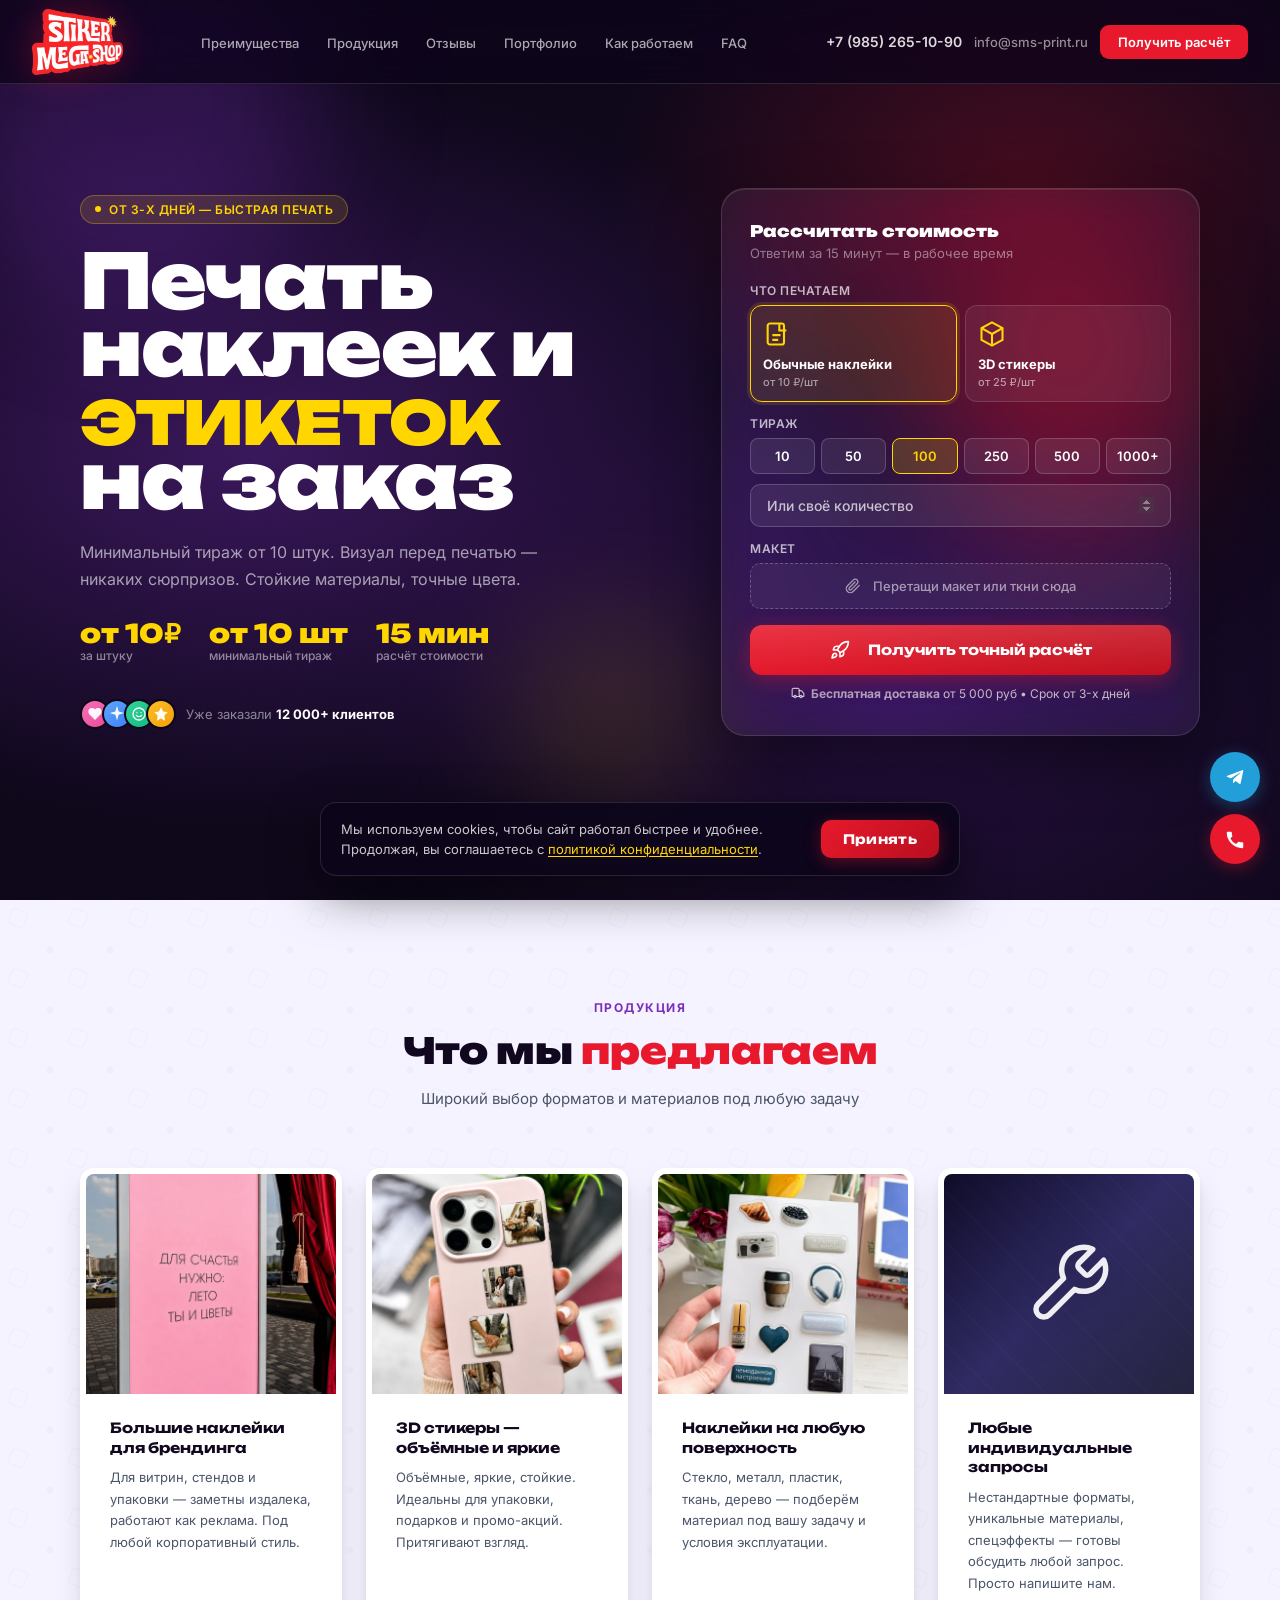
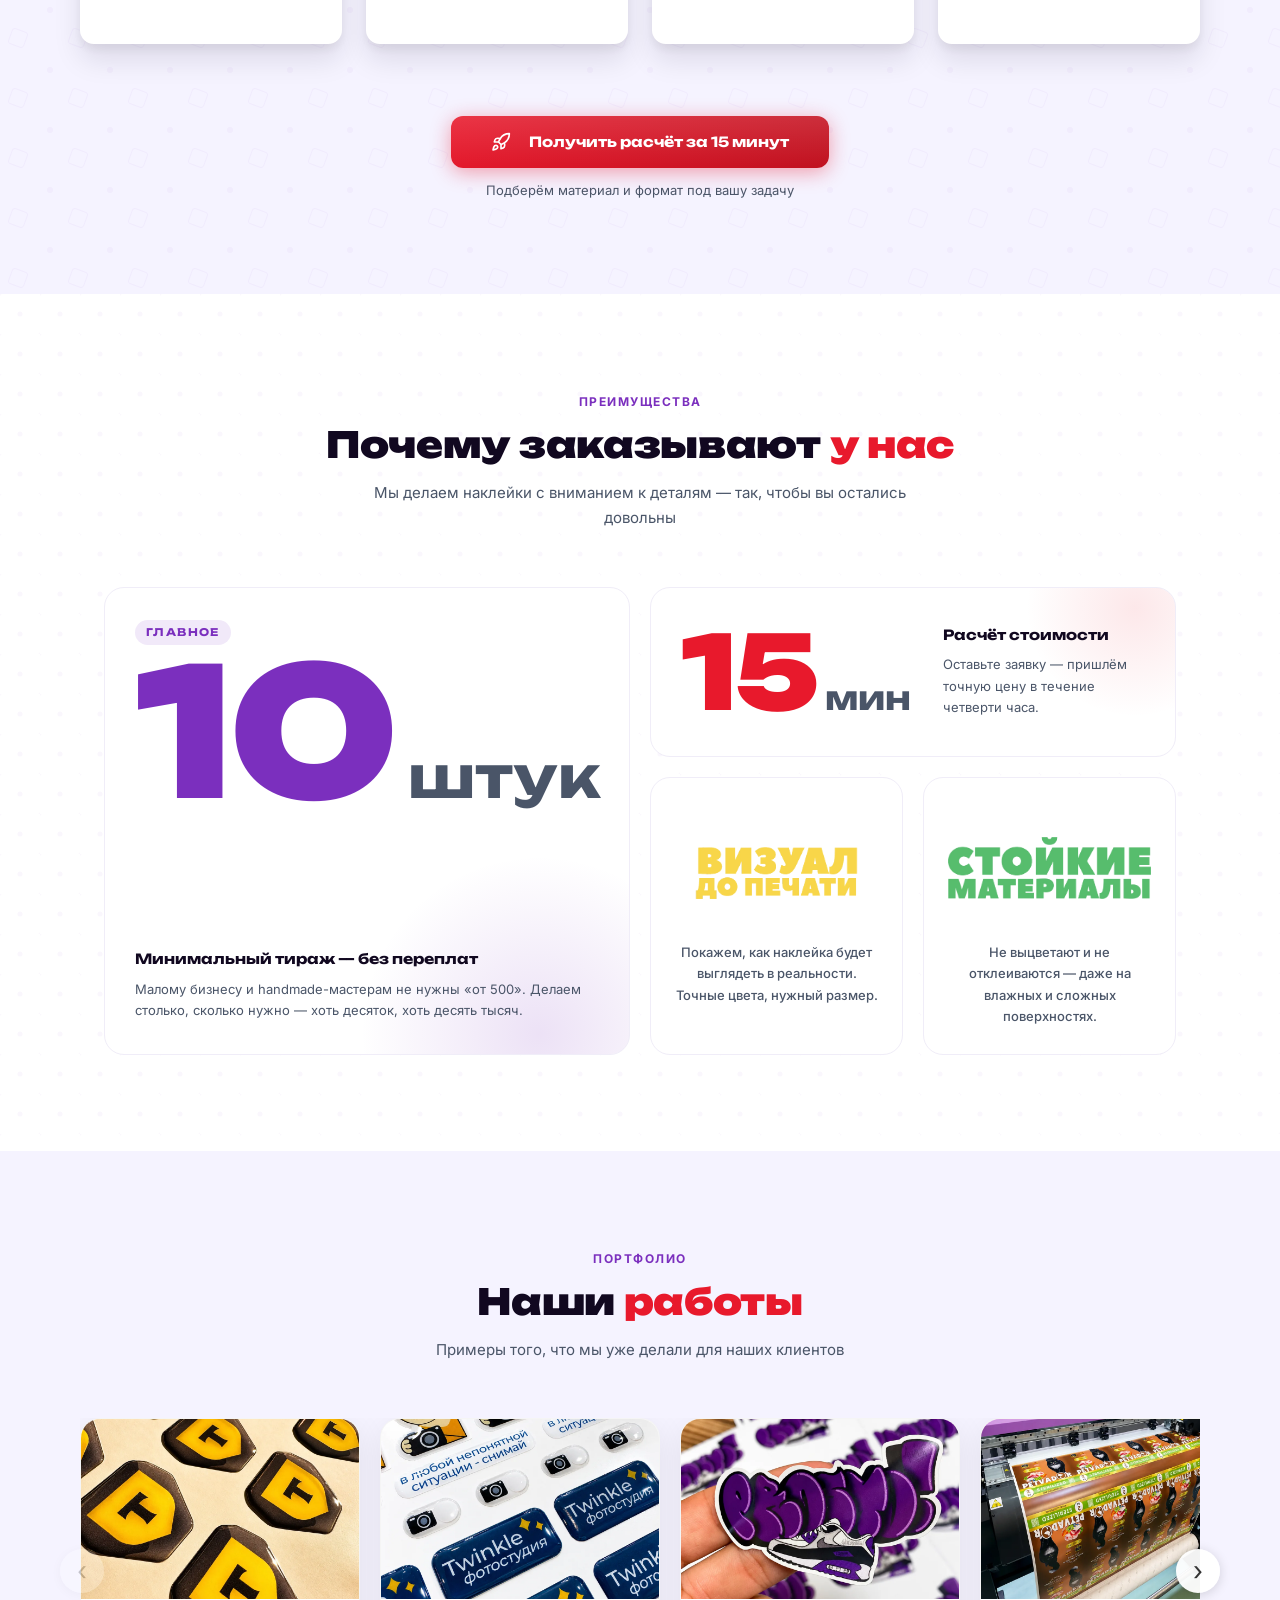
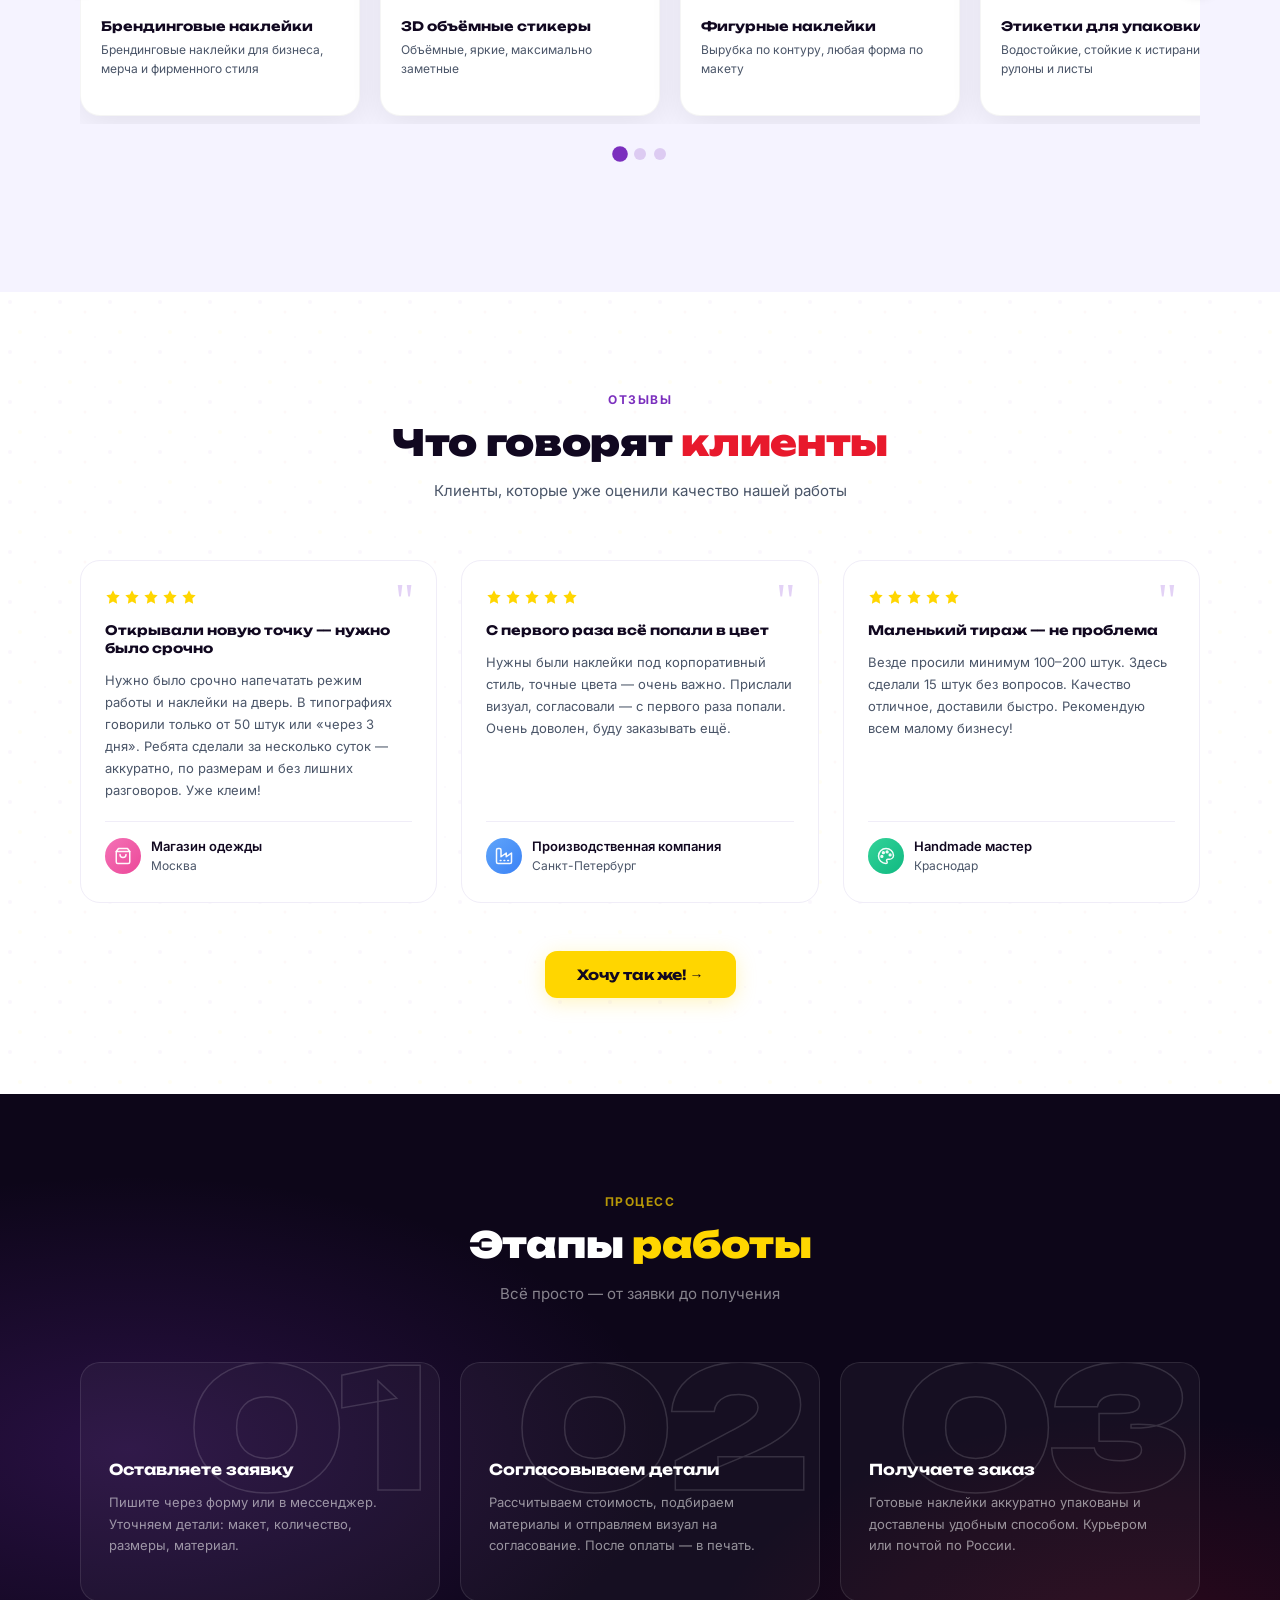
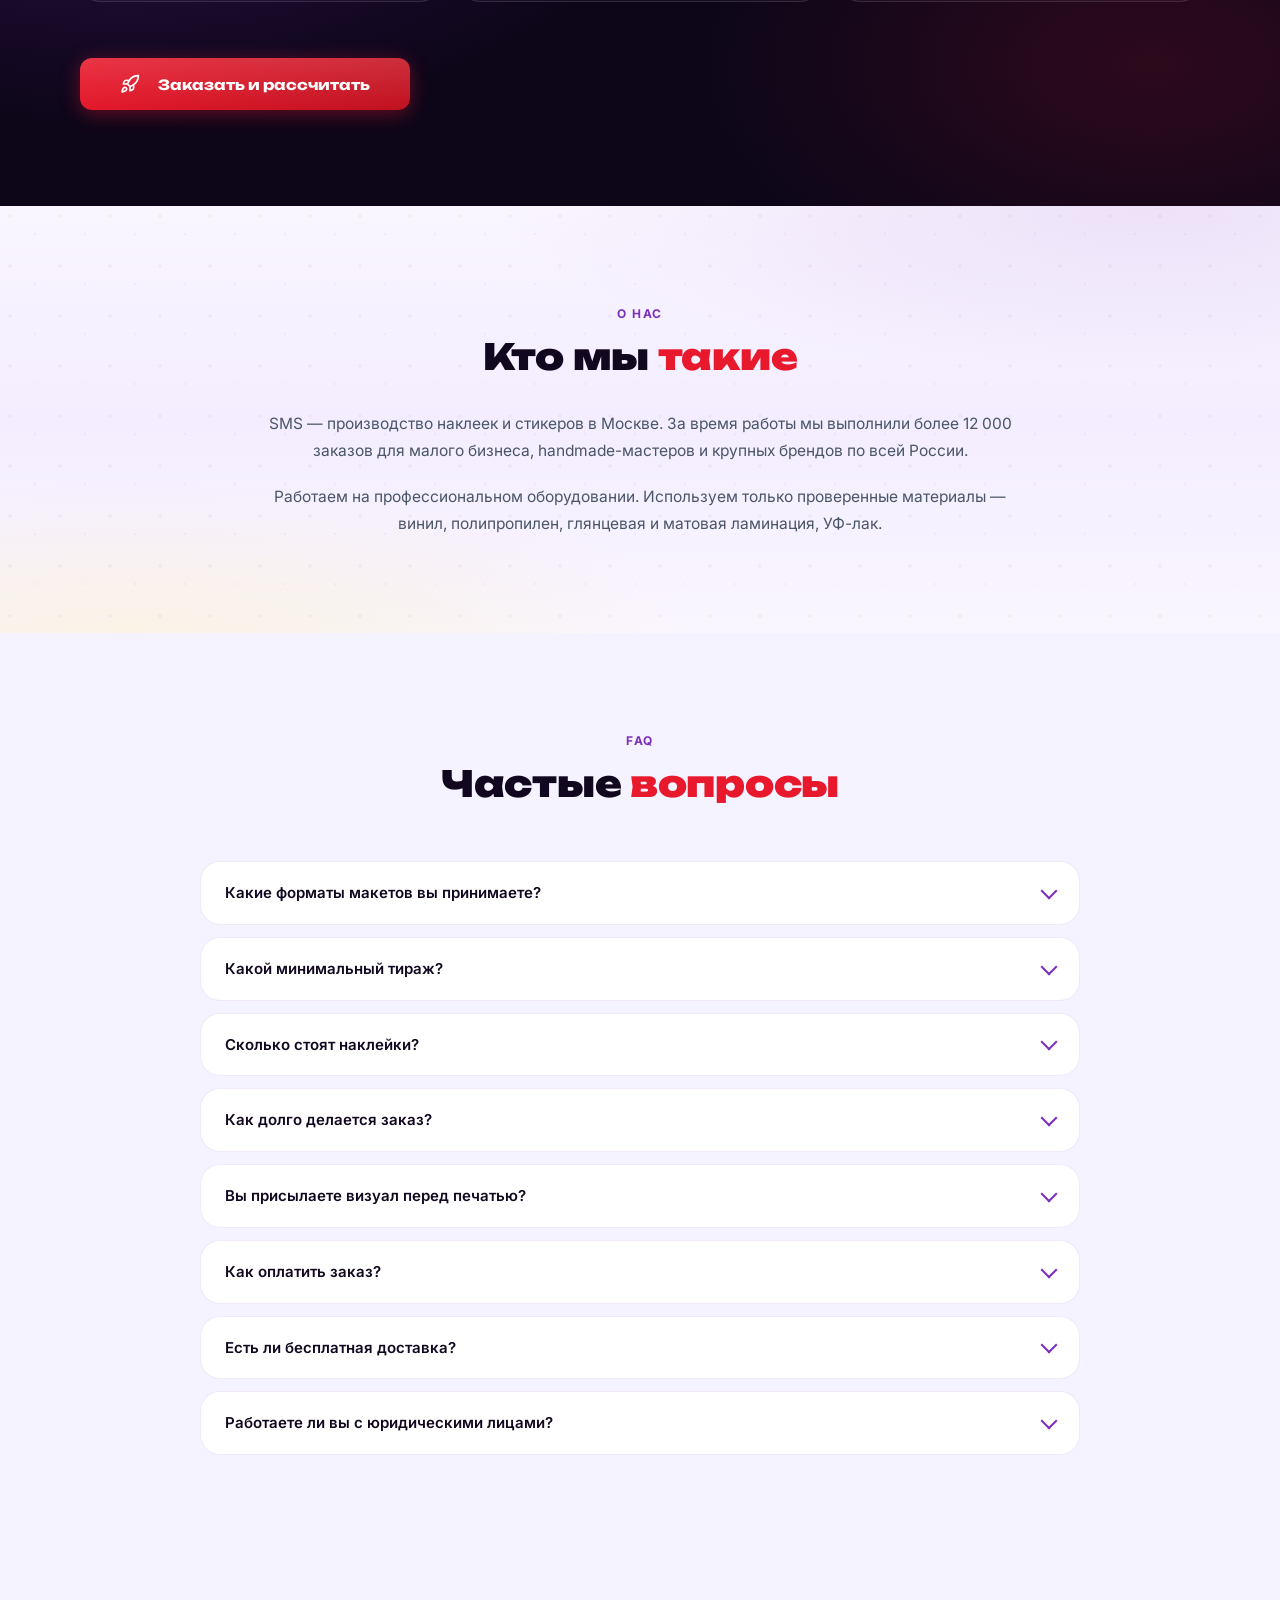
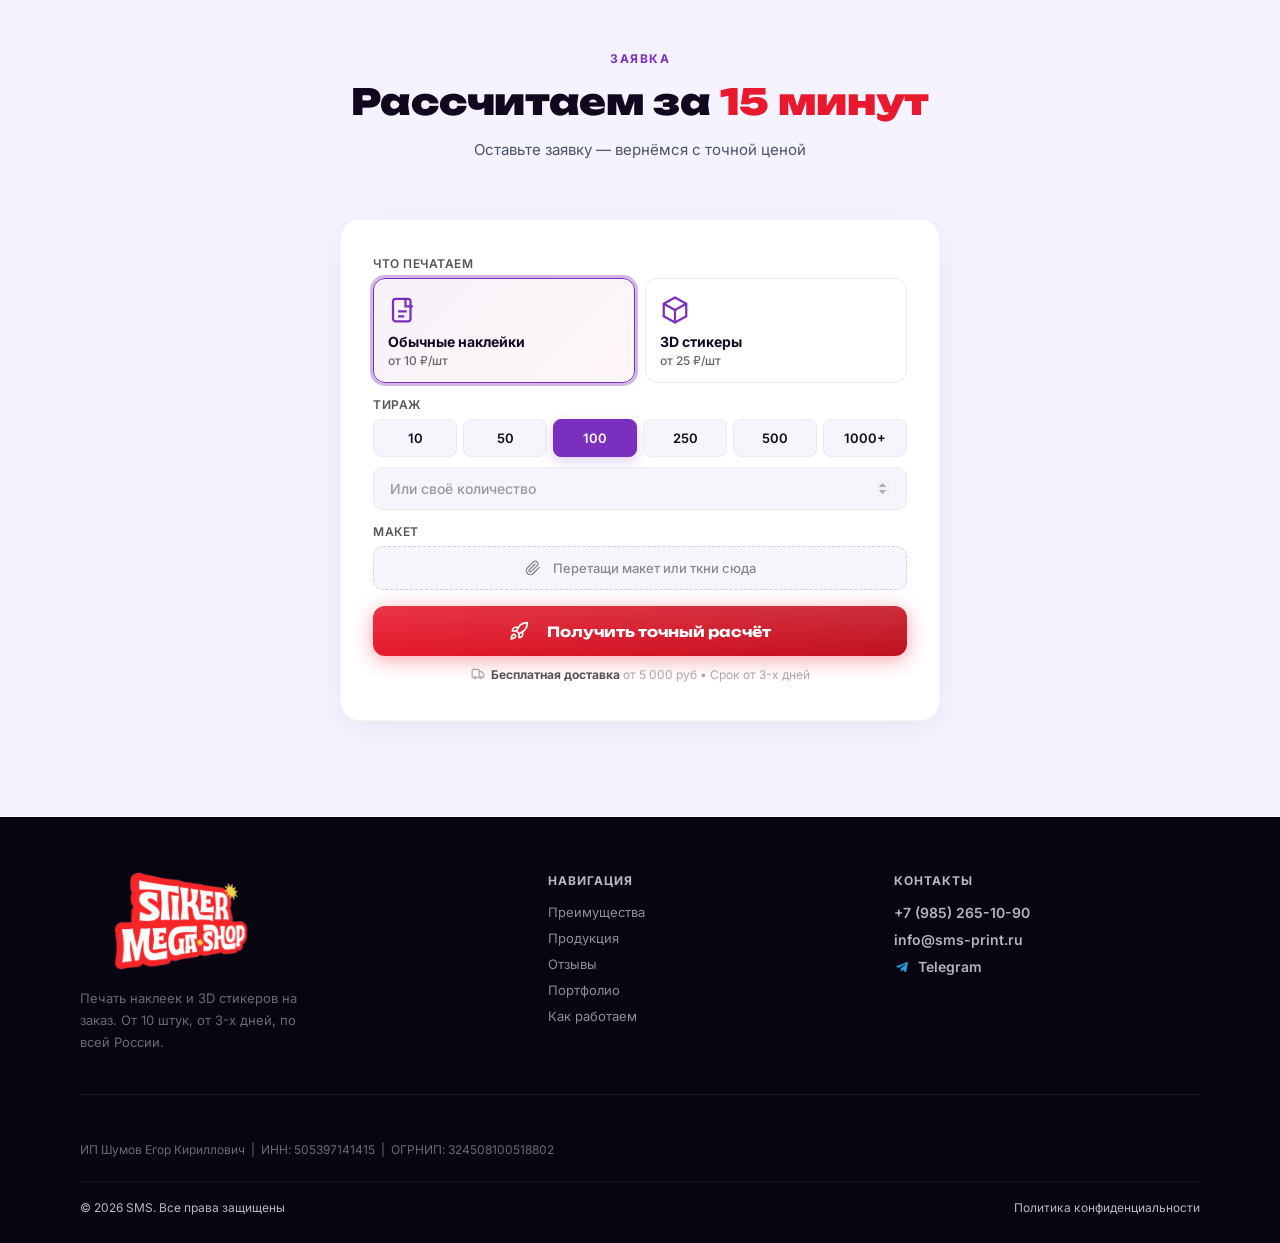
==== commit ffd9249a: "Cache-bust styles.css and app.js with ?v=2 Safari iOS caches linked CSS/JS aggressively — adding ?v=" ====
--- a/index.html
+++ b/index.html
@@ -52,8 +52,8 @@
 <link rel="preload" href="fonts/inter-400-cyrillic.woff2" as="font" type="font/woff2" crossorigin>
 <link rel="preload" href="images/sms-logo-1.webp" as="image" fetchpriority="high">
 <style>@font-face{font-family:'Inter';font-style:normal;font-weight:400;font-display:swap;src:url(fonts/inter-400-cyrillic.woff2) format('woff2');unicode-range:U+0301,U+0400-045F,U+0490-0491,U+04B0-04B1,U+2116}@font-face{font-family:'Inter';font-style:normal;font-weight:400;font-display:swap;src:url(fonts/inter-400-latin.woff2) format('woff2');unicode-range:U+0000-00FF,U+0131,U+0152-0153,U+02BB-02BC,U+02C6,U+02DA,U+02DC,U+0304,U+0308,U+0329,U+2000-206F,U+20AC,U+2122,U+2191,U+2193,U+2212,U+2215,U+FEFF,U+FFFD}@font-face{font-family:'Inter';font-style:normal;font-weight:500;font-display:swap;src:url(fonts/inter-500-cyrillic.woff2) format('woff2');unicode-range:U+0301,U+0400-045F,U+0490-0491,U+04B0-04B1,U+2116}@font-face{font-family:'Inter';font-style:normal;font-weight:500;font-display:swap;src:url(fonts/inter-500-latin.woff2) format('woff2');unicode-range:U+0000-00FF,U+0131,U+0152-0153,U+02BB-02BC,U+02C6,U+02DA,U+02DC,U+0304,U+0308,U+0329,U+2000-206F,U+20AC,U+2122,U+2191,U+2193,U+2212,U+2215,U+FEFF,U+FFFD}@font-face{font-family:'Inter';font-style:normal;font-weight:600;font-display:swap;src:url(fonts/inter-600-cyrillic.woff2) format('woff2');unicode-range:U+0301,U+0400-045F,U+0490-0491,U+04B0-04B1,U+2116}@font-face{font-family:'Inter';font-style:normal;font-weight:600;font-display:swap;src:url(fonts/inter-600-latin.woff2) format('woff2');unicode-range:U+0000-00FF,U+0131,U+0152-0153,U+02BB-02BC,U+02C6,U+02DA,U+02DC,U+0304,U+0308,U+0329,U+2000-206F,U+20AC,U+2122,U+2191,U+2193,U+2212,U+2215,U+FEFF,U+FFFD}@font-face{font-family:'Inter';font-style:normal;font-weight:700;font-display:swap;src:url(fonts/inter-700-cyrillic.woff2) format('woff2');unicode-range:U+0301,U+0400-045F,U+0490-0491,U+04B0-04B1,U+2116}@font-face{font-family:'Inter';font-style:normal;font-weight:700;font-display:swap;src:url(fonts/inter-700-latin.woff2) format('woff2');unicode-range:U+0000-00FF,U+0131,U+0152-0153,U+02BB-02BC,U+02C6,U+02DA,U+02DC,U+0304,U+0308,U+0329,U+2000-206F,U+20AC,U+2122,U+2191,U+2193,U+2212,U+2215,U+FEFF,U+FFFD}@font-face{font-family:'Unbounded';font-style:normal;font-weight:400;font-display:swap;src:url(fonts/unbounded-400-cyrillic.woff2) format('woff2');unicode-range:U+0301,U+0400-045F,U+0490-0491,U+04B0-04B1,U+2116}@font-face{font-family:'Unbounded';font-style:normal;font-weight:400;font-display:swap;src:url(fonts/unbounded-400-latin.woff2) format('woff2');unicode-range:U+0000-00FF,U+0131,U+0152-0153,U+02BB-02BC,U+02C6,U+02DA,U+02DC,U+0304,U+0308,U+0329,U+2000-206F,U+20AC,U+2122,U+2191,U+2193,U+2212,U+2215,U+FEFF,U+FFFD}@font-face{font-family:'Unbounded';font-style:normal;font-weight:700;font-display:swap;src:url(fonts/unbounded-700-cyrillic.woff2) format('woff2');unicode-range:U+0301,U+0400-045F,U+0490-0491,U+04B0-04B1,U+2116}@font-face{font-family:'Unbounded';font-style:normal;font-weight:700;font-display:swap;src:url(fonts/unbounded-700-latin.woff2) format('woff2');unicode-range:U+0000-00FF,U+0131,U+0152-0153,U+02BB-02BC,U+02C6,U+02DA,U+02DC,U+0304,U+0308,U+0329,U+2000-206F,U+20AC,U+2122,U+2191,U+2193,U+2212,U+2215,U+FEFF,U+FFFD}@font-face{font-family:'Unbounded';font-style:normal;font-weight:900;font-display:swap;src:url(fonts/unbounded-900-cyrillic.woff2) format('woff2');unicode-range:U+0301,U+0400-045F,U+0490-0491,U+04B0-04B1,U+2116}@font-face{font-family:'Unbounded';font-style:normal;font-weight:900;font-display:swap;src:url(fonts/unbounded-900-latin.woff2) format('woff2');unicode-range:U+0000-00FF,U+0131,U+0152-0153,U+02BB-02BC,U+02C6,U+02DA,U+02DC,U+0304,U+0308,U+0329,U+2000-206F,U+20AC,U+2122,U+2191,U+2193,U+2212,U+2215,U+FEFF,U+FFFD}:root{--red:#E8192C;--red-dark:#b80f1f;--purple:#7B2FBE;--purple-light:#9B5FDE;--purple-glow:rgba(123,47,190,0.35);--yellow:#FFD600;--yellow-glow:rgba(255,214,0,0.25);--bg-dark:#0d0619;--bg-purple:#1a0a2e;--bg-card:rgba(255,255,255,0.055);--border:rgba(255,255,255,0.12);--white:#ffffff;--gray-bg:#f5f3ff;--text-dark:#110820;--text-muted:#4a5568;--radius-card:20px;--radius-btn:12px;--shadow-card:0 8px 32px rgba(0,0,0,0.08);--shadow-hover:0 20px 48px rgba(123,47,190,0.18);--transition:0.25s cubic-bezier(.4,0,.2,1);}*,*::before,*::after{margin:0;padding:0;box-sizing:border-box;}html{scroll-behavior:smooth;font-size:16px;}body{font-family:'Inter',system-ui,-apple-system,sans-serif;background:var(--white);color:var(--text-dark);overflow-x:hidden;-webkit-font-smoothing:antialiased;}img,svg{display:block;max-width:100%;}button,select,input{font-family:inherit;}a{color:inherit;text-decoration:none;}::-webkit-scrollbar{width:6px;}::-webkit-scrollbar-track{background:var(--bg-dark);}::-webkit-scrollbar-thumb{background:var(--purple);border-radius:3px;}.nav{position:fixed;top:0;left:0;right:0;z-index:1000;display:flex;align-items:center;justify-content:space-between;gap:16px;padding:0 32px;height:84px;background:rgba(13,6,25,0.82);backdrop-filter:blur(16px) saturate(180%);-webkit-backdrop-filter:blur(16px) saturate(180%);border-bottom:1px solid var(--border);transition:background var(--transition),box-shadow var(--transition);}.nav.scrolled{background:rgba(13,6,25,0.97);box-shadow:0 1px 0 rgba(255,255,255,0.06);}.nav-logo{display:flex;align-items:center;gap:8px;text-decoration:none;flex-shrink:0;filter:drop-shadow(0 0 18px rgba(232,25,44,0.35));}.nav-logo-img{height:66px;width:auto;display:block;-webkit-backface-visibility:hidden;backface-visibility:hidden;}.nav-logo-sub{color:rgba(255,255,255,0.45);font-size:12px;font-weight:500;letter-spacing:0.5px;white-space:nowrap;}.footer-logo-img{height:96px;width:auto;display:block;transform:translateX(-19px);}.nav-links{display:flex;gap:4px;list-style:none;}.nav-links a{color:rgba(255,255,255,0.65);font-size:13px;font-weight:500;padding:6px 12px;border-radius:8px;transition:color var(--transition),background var(--transition);}.nav-links a:hover{color:#fff;background:rgba(255,255,255,0.07);}.nav-right{display:flex;align-items:center;gap:12px;flex-shrink:0;}.nav-phone{color:rgba(255,255,255,0.85);font-size:14px;font-weight:600;transition:color var(--transition);}.nav-phone:hover{color:var(--yellow);}.nav-email{color:rgba(255,255,255,0.55);font-size:13px;font-weight:500;transition:color var(--transition);}.nav-email:hover{color:rgba(255,255,255,0.85);}.nav-cta{background:var(--red);color:#fff;border:none;padding:9px 18px;border-radius:9px;font-size:13px;font-weight:600;cursor:pointer;white-space:nowrap;transition:background var(--transition),transform var(--transition),box-shadow var(--transition);box-shadow:0 0 0 rgba(232,25,44,0);}.nav-cta:hover{background:var(--red-dark);transform:translateY(-1px);box-shadow:0 4px 16px rgba(232,25,44,0.4);}.burger{display:none;flex-direction:column;gap:5px;cursor:pointer;background:none;border:none;padding:6px;border-radius:8px;}.burger span{display:block;width:22px;height:2px;background:rgba(255,255,255,0.85);border-radius:2px;transition:var(--transition);}.burger.open span:nth-child(1){transform:translateY(7px) rotate(45deg);}.burger.open span:nth-child(2){opacity:0;}.burger.open span:nth-child(3){transform:translateY(-7px) rotate(-45deg);}.hero{position:relative;min-height:100vh;background:var(--bg-dark);padding:96px 24px 72px;display:flex;align-items:center;overflow:hidden;color-scheme:dark;}.hero-mesh{position:absolute;inset:0;background:radial-gradient(ellipse 70% 60% at 20% 50%,rgba(123,47,190,0.4) 0%,transparent 70%),radial-gradient(ellipse 50% 50% at 80% 20%,rgba(232,25,44,0.25) 0%,transparent 65%),radial-gradient(ellipse 60% 55% at 70% 80%,rgba(74,26,122,0.35) 0%,transparent 70%);z-index:0;}.hero-orb{position:absolute;border-radius:50%;filter:blur(60px);pointer-events:none;z-index:0;animation:orbFloat 8s ease-in-out infinite;}.hero-orb-1{width:380px;height:380px;background:rgba(123,47,190,0.28);top:-80px;left:-60px;animation-delay:0s;}.hero-orb-2{width:280px;height:280px;background:rgba(232,25,44,0.2);top:30%;right:5%;animation-delay:3s;}.hero-orb-3{width:200px;height:200px;background:rgba(255,214,0,0.12);bottom:10%;left:40%;animation-delay:5s;}@keyframes orbFloat{0%,100%{transform:translateY(0) scale(1);}50%{transform:translateY(-24px) scale(1.05);}}.hero::after{content:'';position:absolute;inset:0;background-image:url("data:image/svg+xml,%3Csvg viewBox='0 0 256 256' xmlns='http://www.w3.org/2000/svg'%3E%3Cfilter id='noise'%3E%3CfeTurbulence type='fractalNoise' baseFrequency='0.9' numOctaves='4' stitchTiles='stitch'/%3E%3C/filter%3E%3Crect width='100%25' height='100%25' filter='url(%23noise)' opacity='0.04'/%3E%3C/svg%3E");background-size:200px 200px;pointer-events:none;z-index:1;opacity:0.4;}.hero-inner{position:relative;z-index:2;max-width:1120px;margin:0 auto;width:100%;display:grid;grid-template-columns:minmax(0,1.1fr) minmax(420px,0.9fr);gap:56px;align-items:center;}.hero-eyebrow{display:inline-flex;align-items:center;gap:8px;background:rgba(255,214,0,0.12);border:1px solid rgba(255,214,0,0.3);color:var(--yellow);font-size:12px;font-weight:600;padding:6px 14px;border-radius:50px;margin-bottom:24px;letter-spacing:0.5px;text-transform:uppercase;}.hero-eyebrow .dot{width:6px;height:6px;background:var(--yellow);border-radius:50%;animation:pulse 2s ease-in-out infinite;}@keyframes pulse{0%,100%{box-shadow:0 0 0 0 rgba(255,214,0,0.5);}50%{box-shadow:0 0 0 6px rgba(255,214,0,0);}}.hero h1{font-family:'Unbounded','Arial Black',sans-serif;font-size:clamp(38px,6.2vw,76px);font-weight:900;color:#fff;line-height:0.88;margin-bottom:24px;letter-spacing:-1.5px;}.hero h1 em{font-style:normal;color:var(--yellow);}.hero-rotator{display:inline-grid;vertical-align:bottom;max-width:100%;line-height:0.85;font-size:clamp(34px,5.2vw,60px);}.hero-rotator--accent{color:var(--yellow);text-transform:uppercase;}.hero-rotator__word{grid-area:1 / 1;opacity:0;transform:translateY(0.45em);transition:opacity 0.45s ease,transform 0.55s cubic-bezier(.2,.7,.2,1);white-space:nowrap;will-change:transform,opacity;}.hero-rotator__word.is-active{opacity:1;transform:translateY(0);}.hero-rotator__word.is-leaving{opacity:0;transform:translateY(-0.45em);}@media (prefers-reduced-motion:reduce){.hero-rotator__word{transition:none;}}.hero-sub{color:rgba(255,255,255,0.6);font-size:16px;line-height:1.65;margin-bottom:28px;max-width:480px;}.hero-stats{display:flex;gap:28px;margin-bottom:36px;flex-wrap:wrap;}.hero-stat{display:flex;flex-direction:column;gap:2px;}.hero-stat-val{font-family:'Unbounded','Arial Black',sans-serif;font-size:26px;font-weight:900;color:var(--yellow);line-height:1;}.hero-stat-label{font-size:12px;color:rgba(255,255,255,0.5);font-weight:500;}.hero-trust{display:flex;align-items:center;gap:10px;color:rgba(255,255,255,0.5);font-size:13px;}.hero-avatars{display:flex;}.hero-avatar{width:30px;height:30px;border-radius:50%;border:2px solid var(--bg-dark);margin-left:-8px;display:flex;align-items:center;justify-content:center;font-size:13px;flex-shrink:0;}.hero-avatars .hero-avatar:first-child{margin-left:0;}.av-1{background:linear-gradient(135deg,#f472b6,#ec4899);}.av-2{background:linear-gradient(135deg,#60a5fa,#3b82f6);}.av-3{background:linear-gradient(135deg,#34d399,#10b981);}.av-4{background:linear-gradient(135deg,#fbbf24,#f59e0b);}.hero-form-wrap{background:rgba(255,255,255,0.06);border:1px solid rgba(255,255,255,0.13);border-radius:24px;padding:32px 28px;backdrop-filter:blur(20px) saturate(180%);-webkit-backdrop-filter:blur(20px) saturate(180%);box-shadow:0 24px 64px rgba(0,0,0,0.4),inset 0 1px 0 rgba(255,255,255,0.1);color-scheme:dark;}.hero-form-title{font-family:'Unbounded','Arial Black',sans-serif;font-size:16px;font-weight:800;color:#fff;margin-bottom:4px;}.hero-form-sub{font-size:13px;color:rgba(255,255,255,0.45);margin-bottom:22px;}.form-field{margin-bottom:14px;}.form-field label{display:block;color:rgba(255,255,255,0.7);font-size:12px;font-weight:600;letter-spacing:0.5px;text-transform:uppercase;margin-bottom:7px;}.form-field select,.form-field input[type="number"]{width:100%;background:rgba(255,255,255,0.08);border:1px solid rgba(255,255,255,0.18);color:#fff;-webkit-text-fill-color:#fff;padding:12px 16px;border-radius:10px;font-size:14px;font-weight:500;outline:none;transition:border var(--transition),background var(--transition),box-shadow var(--transition);appearance:none;-webkit-appearance:none;}.form-field select::placeholder,.form-field input[type="number"]::placeholder{color:rgba(255,255,255,0.72);-webkit-text-fill-color:rgba(255,255,255,0.72);opacity:1;}.form-field select:focus,.form-field input:focus{border-color:var(--yellow);background:rgba(255,214,0,0.07);box-shadow:0 0 0 3px rgba(255,214,0,0.12);}.form-field select option{background:#1a0a2e;color:#fff;}input[type="number"]::-webkit-inner-spin-button{opacity:0.4;}.upload-zone{width:100%;background:rgba(255,255,255,0.05);border:1.5px dashed rgba(255,255,255,0.25);color:rgba(255,255,255,0.55);padding:13px 16px;border-radius:10px;font-size:13px;font-weight:500;cursor:pointer;transition:all var(--transition);display:flex;align-items:center;justify-content:center;gap:8px;}.upload-zone:hover{border-color:var(--yellow);color:var(--yellow);background:rgba(255,214,0,0.06);}.upload-zone.has-file{border-color:#4ade80;color:#4ade80;background:rgba(74,222,128,0.07);border-style:solid;}.btn-cta{display:flex;align-items:center;justify-content:center;gap:8px;width:100%;background:linear-gradient(135deg,var(--red) 0%,#c0111f 100%);color:#fff;border:none;padding:15px 24px;border-radius:var(--radius-btn);font-family:'Unbounded','Arial Black',sans-serif;font-size:14px;font-weight:700;cursor:pointer;margin-top:16px;transition:transform var(--transition),box-shadow var(--transition),filter var(--transition);box-shadow:0 4px 20px rgba(232,25,44,0.4);letter-spacing:0;position:relative;overflow:hidden;}.btn-cta::after{content:'';position:absolute;inset:0;background:linear-gradient(to bottom,rgba(255,255,255,0.12),transparent);pointer-events:none;}.btn-cta:hover{transform:translateY(-2px);box-shadow:0 8px 28px rgba(232,25,44,0.5);filter:brightness(1.05);}.btn-cta:active{transform:translateY(0);}.form-note{text-align:center;color:rgba(255,255,255,0.72);font-size:12px;margin-top:10px;line-height:1.5;}.form-note strong{color:rgba(255,255,255,0.6);}@media (max-width:860px){.nav-links{display:none;}.burger{display:flex;}.nav-links.open{display:flex;flex-direction:column;position:fixed;top:84px;left:0;right:0;background:rgba(13,6,25,0.98);padding:20px 24px 28px;gap:4px;z-index:999;border-top:1px solid var(--border);}.nav-links.open a{padding:10px 14px;border-radius:10px;display:block;font-size:15px;}.nav-mobile-contacts{display:flex !important;flex-direction:column;gap:6px;margin-top:12px;padding-top:16px;border-top:1px solid rgba(255,255,255,0.1);}.nav-mobile-contacts a{color:rgba(255,255,255,0.7) !important;font-size:14px !important;font-weight:600;padding:8px 14px !important;}.nav-mobile-contacts a:hover{color:var(--yellow) !important;}.hero-inner{grid-template-columns:1fr;gap:40px;}.hero{padding:88px 24px 56px;min-height:auto;}.hero h1{font-size:clamp(34px,8.5vw,56px);letter-spacing:-1px;}.hero-rotator{font-size:clamp(28px,7.5vw,50px);}.footer-top{grid-template-columns:1fr 1fr;gap:28px;}.footer-brand{grid-column:1 / -1;}}@media (max-width:600px){.nav-phone{display:none;}.nav-email{display:none;}.nav{padding:0 16px;}.nav-cta{padding:8px 14px;font-size:12px;}.hero-stats{gap:20px;}.hero-stat-val{font-size:22px;}.section-wrap{padding:72px 20px;}.offer-section{padding:72px 20px;}.reviews-section{padding:72px 20px;}.steps-section{padding:72px 20px;}.bottom-section{padding:72px 20px;}.portfolio-section{padding:72px 20px;}.bottom-form-card{padding:24px 20px;}.modal-box{padding:28px 20px;}.footer-top{grid-template-columns:1fr;}.footer-bottom{flex-direction:column;text-align:center;}.benefits-grid,.offer-grid,.reviews-grid{display:flex;overflow-x:scroll;overflow-y:hidden;scroll-snap-type:x mandatory;-webkit-overflow-scrolling:touch;overscroll-behavior-x:contain;scrollbar-width:none;margin-inline:-20px;padding-inline:16px;padding-bottom:16px;gap:12px;scroll-padding-left:16px;-webkit-scroll-snap-type:x mandatory;}.benefits-grid::-webkit-scrollbar,.offer-grid::-webkit-scrollbar,.reviews-grid::-webkit-scrollbar{display:none;}.benefits-grid .benefit-card,.offer-grid .offer-card,.reviews-grid .review-card{flex-shrink:0;width:calc(100vw - 52px);scroll-snap-align:start;scroll-snap-stop:always;}.portfolio-card{min-width:calc(100vw - 52px);width:calc(100vw - 52px);scroll-snap-stop:always;scroll-snap-align:start;}.portfolio-carousel{overflow-y:hidden;overscroll-behavior-x:contain;scroll-snap-type:x mandatory;scroll-padding-left:0px;padding-inline:0;}}.carr-btn{position:absolute;top:50%;transform:translateY(-50%);z-index:10;width:44px;height:44px;border-radius:50%;border:none;background:rgba(255,255,255,0.95);box-shadow:0 2px 12px rgba(0,0,0,0.15);font-size:26px;line-height:1;cursor:pointer;display:flex;align-items:center;justify-content:center;color:#333;transition:background 0.2s,transform 0.2s;padding:0;user-select:none;}.carr-btn:hover{background:#fff;transform:translateY(-50%) scale(1.1);}.carr-prev{left:-20px;}.carr-next{right:-20px;}@media (max-width:600px){.carr-btn{width:34px;height:34px;font-size:22px;}.carr-prev{left:4px;}.carr-next{right:4px;}}.section-dots{display:none;}@media (max-width:600px){.section-dots{display:flex;justify-content:center;gap:8px;margin-top:18px;}}.product-cards{display:grid;grid-template-columns:1fr 1fr;gap:8px;}.product-card{background:rgba(255,255,255,0.06);border:1.5px solid rgba(255,255,255,0.13);border-radius:12px;padding:14px 12px 12px;cursor:pointer;text-align:left;transition:background 0.2s,border-color 0.2s,box-shadow 0.2s,transform 0.2s;color:#fff;font-family:inherit;display:block;}.product-card:hover{background:rgba(255,255,255,0.1);border-color:rgba(255,255,255,0.25);transform:translateY(-1px);}.product-card.is-active{background:rgba(255,214,0,0.1);border-color:var(--yellow);box-shadow:0 0 0 3px rgba(255,214,0,0.12);}.product-card__icon{display:block;width:28px;height:28px;color:var(--yellow);margin-bottom:8px;}.product-card__icon svg{width:100%;height:100%;}.product-card__name{font-weight:700;font-size:13px;line-height:1.25;margin-bottom:2px;color:#fff;}.product-card__price{font-size:11px;color:rgba(255,255,255,0.55);font-weight:500;}.qty-chips{display:flex;flex-wrap:wrap;gap:6px;margin-bottom:10px;}.qty-chip{flex:1 1 0;min-width:48px;background:rgba(255,255,255,0.08);border:1px solid rgba(255,255,255,0.18);color:#fff;padding:9px 8px;border-radius:8px;font-size:13px;font-weight:600;cursor:pointer;transition:background 0.2s,border-color 0.2s,color 0.2s;font-family:inherit;}.qty-chip:hover{background:rgba(255,255,255,0.13);}.qty-chip.is-active{background:rgba(255,214,0,0.18);border-color:var(--yellow);color:var(--yellow);}.qty-custom{width:100%;background:rgba(255,255,255,0.06);border:1px solid rgba(255,255,255,0.14);color:#fff;-webkit-text-fill-color:#fff;padding:10px 14px;border-radius:10px;font-size:13px;font-weight:500;outline:none;transition:border 0.2s,background 0.2s;appearance:none;-webkit-appearance:none;}.qty-custom::placeholder{color:rgba(255,255,255,0.4);}.qty-custom:focus{border-color:var(--yellow);background:rgba(255,214,0,0.06);}.price-preview{background:linear-gradient(135deg,rgba(255,214,0,0.06),rgba(123,47,190,0.06));border:1px solid rgba(255,255,255,0.1);border-radius:12px;padding:12px 16px;margin-top:14px;display:flex;align-items:center;justify-content:space-between;gap:12px;}.price-preview__label{font-size:11px;font-weight:600;color:rgba(255,255,255,0.55);letter-spacing:0.4px;text-transform:uppercase;}.price-preview__hint{font-size:10.5px;color:rgba(255,255,255,0.38);margin-top:2px;}.price-preview__value{font-family:'Unbounded','Arial Black',sans-serif;font-size:22px;font-weight:800;color:var(--yellow);line-height:1;text-shadow:0 0 12px rgba(255,214,0,0.25);transition:transform 0.18s;}.price-preview__value.is-bump{transform:scale(1.08);}.upload-zone{padding:14px 16px;}.btn-cta,.nav-cta{position:relative;overflow:hidden;isolation:isolate;}.btn-cta::before,.nav-cta::before{content:"";position:absolute;top:-50%;left:-75%;width:50%;height:200%;background:linear-gradient(100deg,transparent 0%,rgba(255,255,255,0) 30%,rgba(255,255,255,0.55) 50%,rgba(255,255,255,0) 70%,transparent 100%);transform:skewX(-22deg);pointer-events:none;z-index:1;animation:ctaSweep 2.6s ease-in-out infinite;}.btn-cta:hover::before,.nav-cta:hover::before{animation-duration:1.3s;}@keyframes ctaSweep{0%{left:-75%;opacity:0;}10%{opacity:1;}50%{left:120%;opacity:1;}51%,100%{opacity:0;}}@media (prefers-reduced-motion:reduce){.btn-cta::before,.nav-cta::before{display:none;}}@keyframes navLogoSpin{from{transform:rotate(0)}to{transform:rotate(360deg)}}@keyframes navLogoWobble{0%,100%{transform:rotate(0)}25%{transform:rotate(-4deg)}75%{transform:rotate(4deg)}}.nav-logo-img{animation:navLogoSpin 1.2s cubic-bezier(.4,0,.2,1) 0.3s 1 both,navLogoWobble 3.4s ease-in-out 1.6s infinite;}@media (prefers-reduced-motion:reduce){.nav-logo-img{animation:none;}}@keyframes footerLogoSpin{from{transform:translateX(-19px) rotate(0)}to{transform:translateX(-19px) rotate(360deg)}}@keyframes footerLogoWobble{0%,100%{transform:translateX(-19px) rotate(0)}25%{transform:translateX(-19px) rotate(-4deg)}75%{transform:translateX(-19px) rotate(4deg)}}.footer-logo-img.is-active{-webkit-backface-visibility:hidden;backface-visibility:hidden;animation:footerLogoSpin 1.2s cubic-bezier(.4,0,.2,1) 0s 1 both,footerLogoWobble 3.4s ease-in-out 1.3s infinite;}@media (prefers-reduced-motion:reduce){.footer-logo-img.is-active{animation:none;}}</style>
-<link rel="preload" href="styles.css" as="style" onload="this.onload=null;this.rel='stylesheet'">
-<noscript><link rel="stylesheet" href="styles.css"></noscript>
+<link rel="preload" href="styles.css?v=2" as="style" onload="this.onload=null;this.rel='stylesheet'">
+<noscript><link rel="stylesheet" href="styles.css?v=2"></noscript>
 </head>
 <body>
 <canvas id="spotlight" aria-hidden="true"></canvas>
@@ -742,6 +742,6 @@
   <button class="cookie-banner__btn" id="cookieAcceptBtn" type="button">Принять</button>
 </div>
 
-<script src="app.js" defer></script>
+<script src="app.js?v=2" defer></script>
 </body>
 </html>
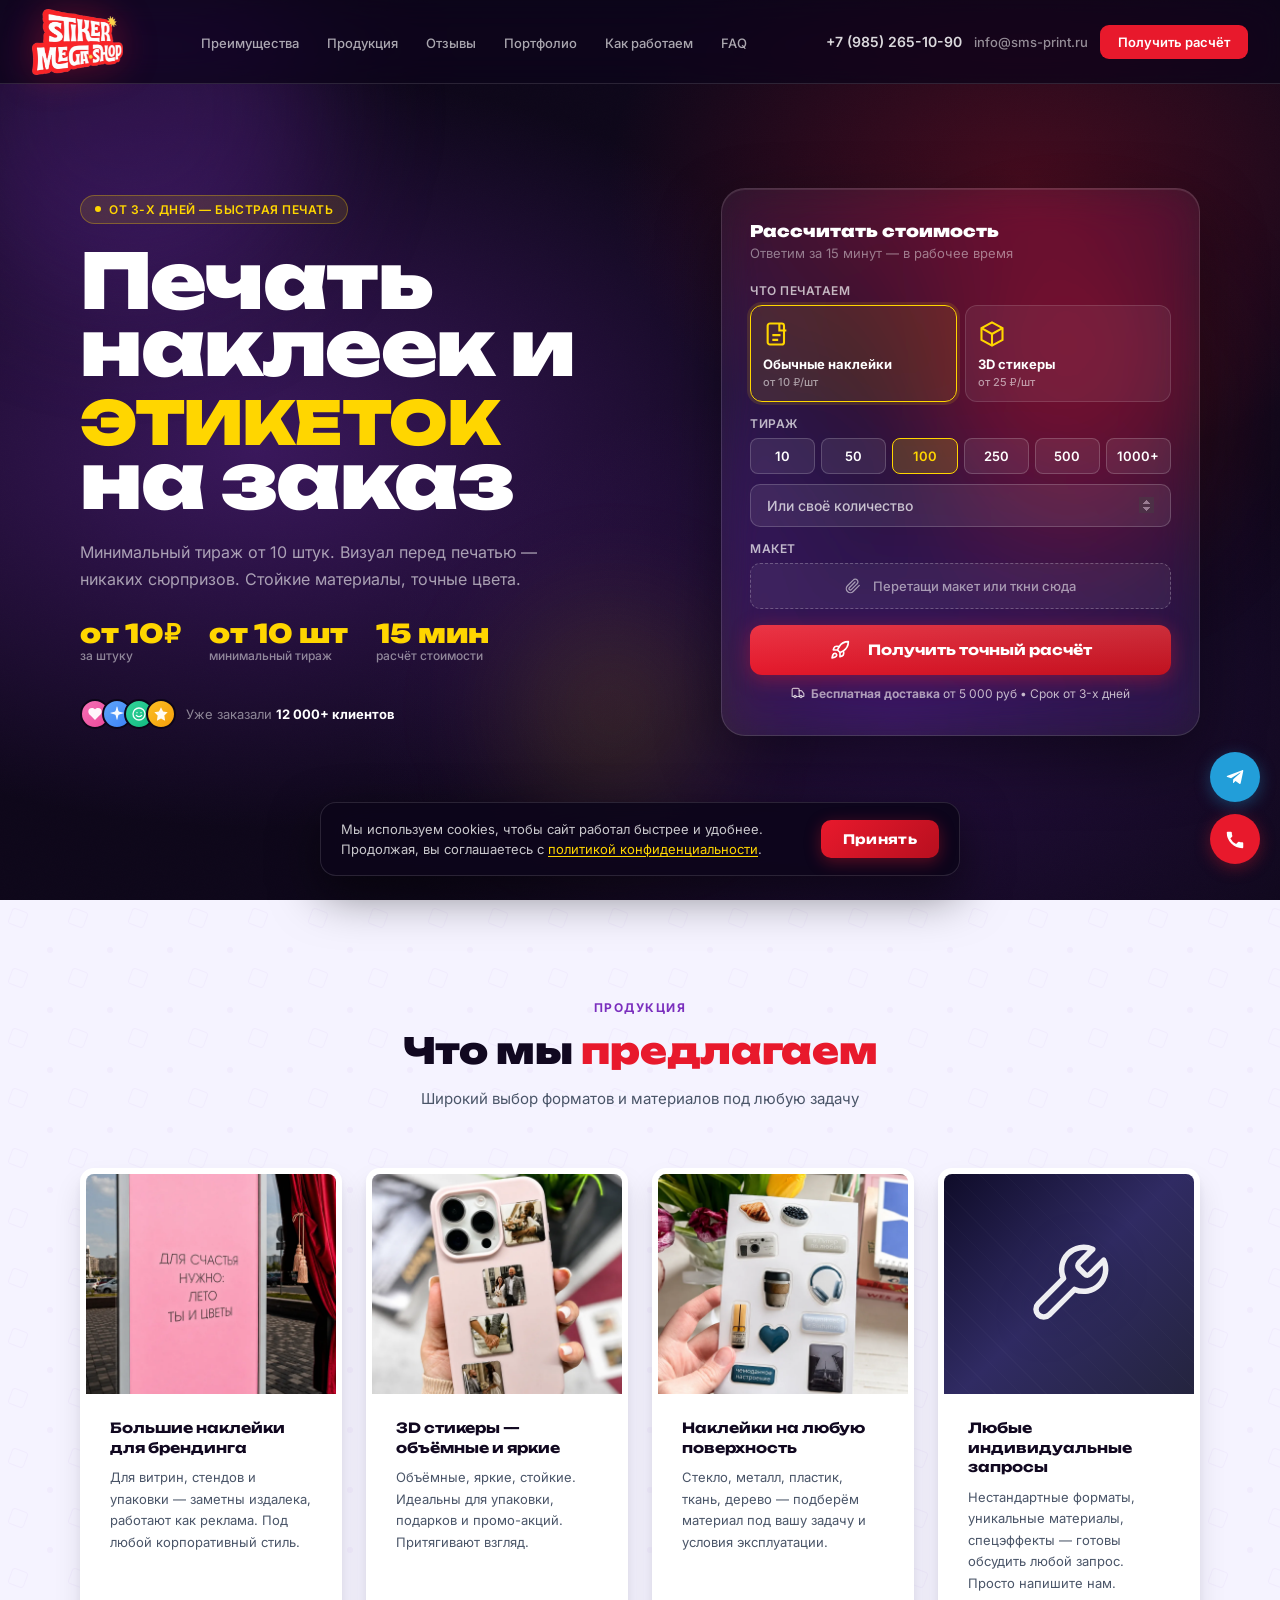
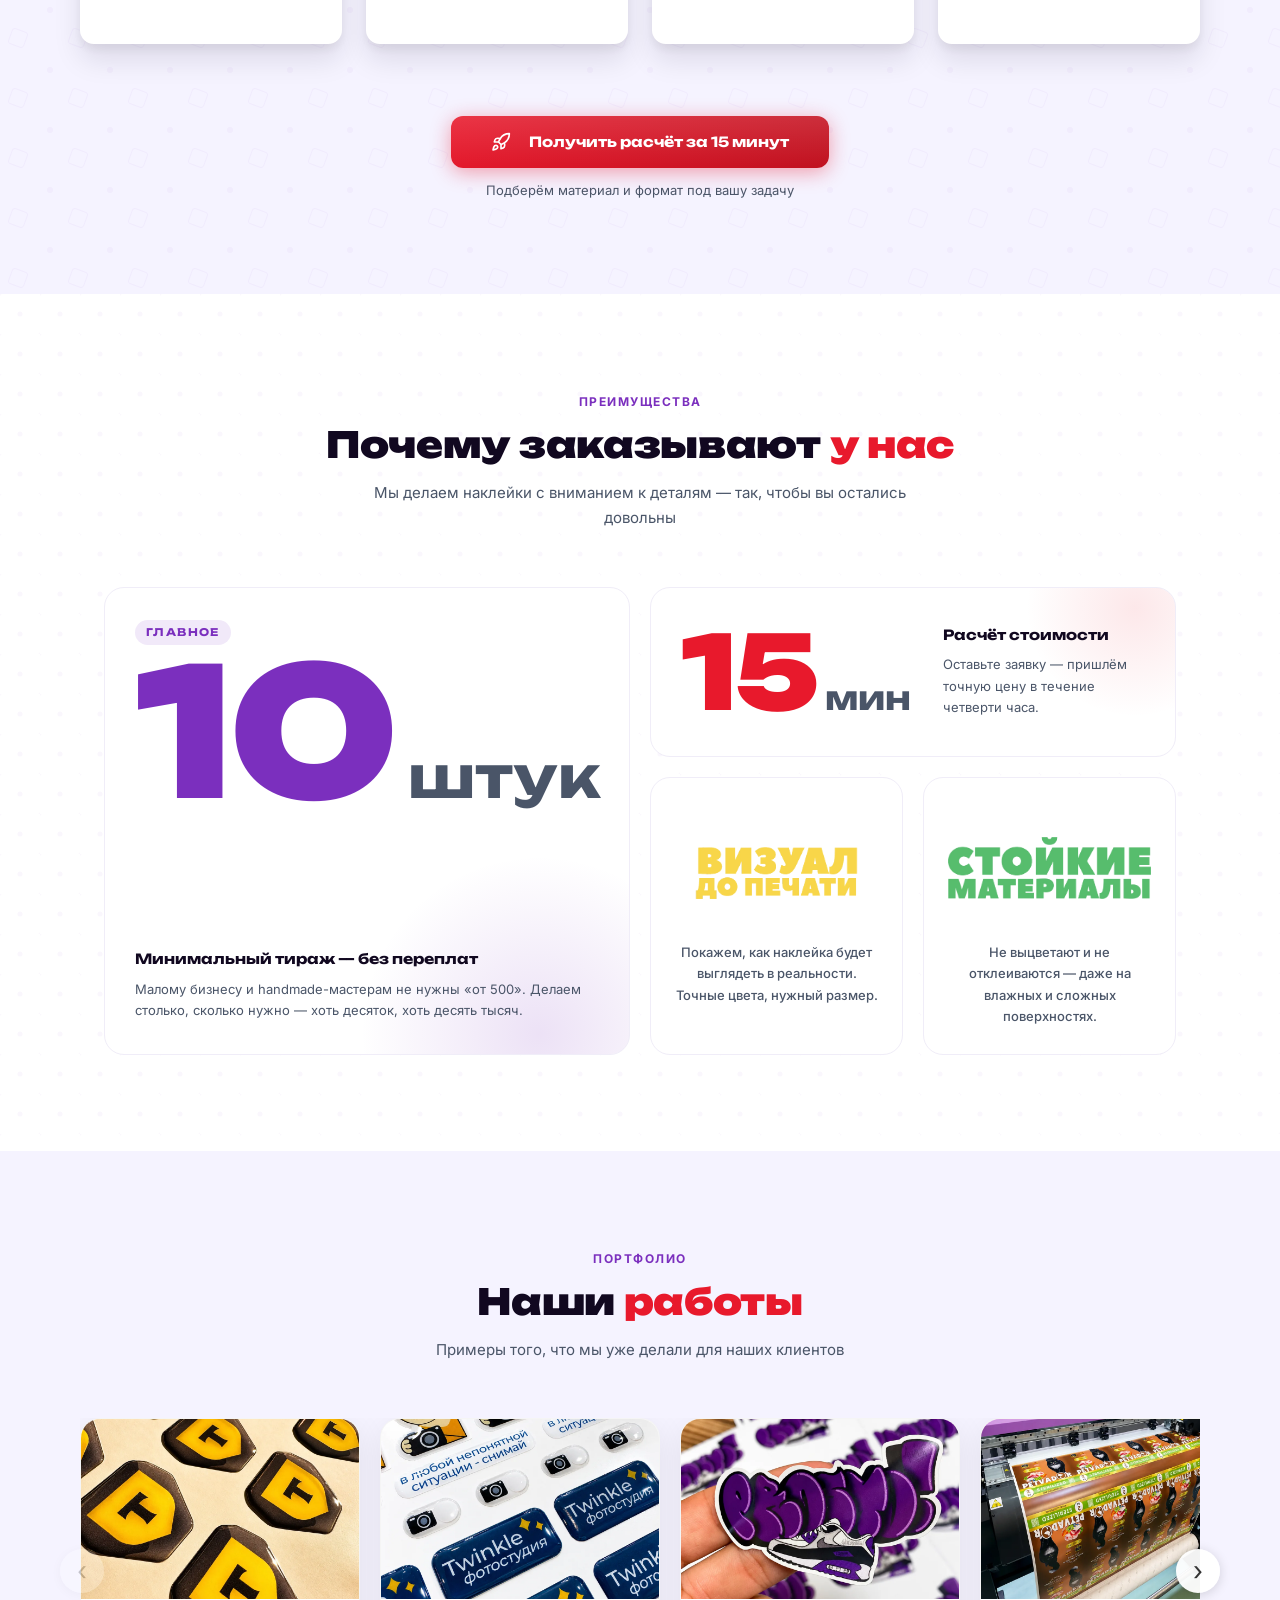
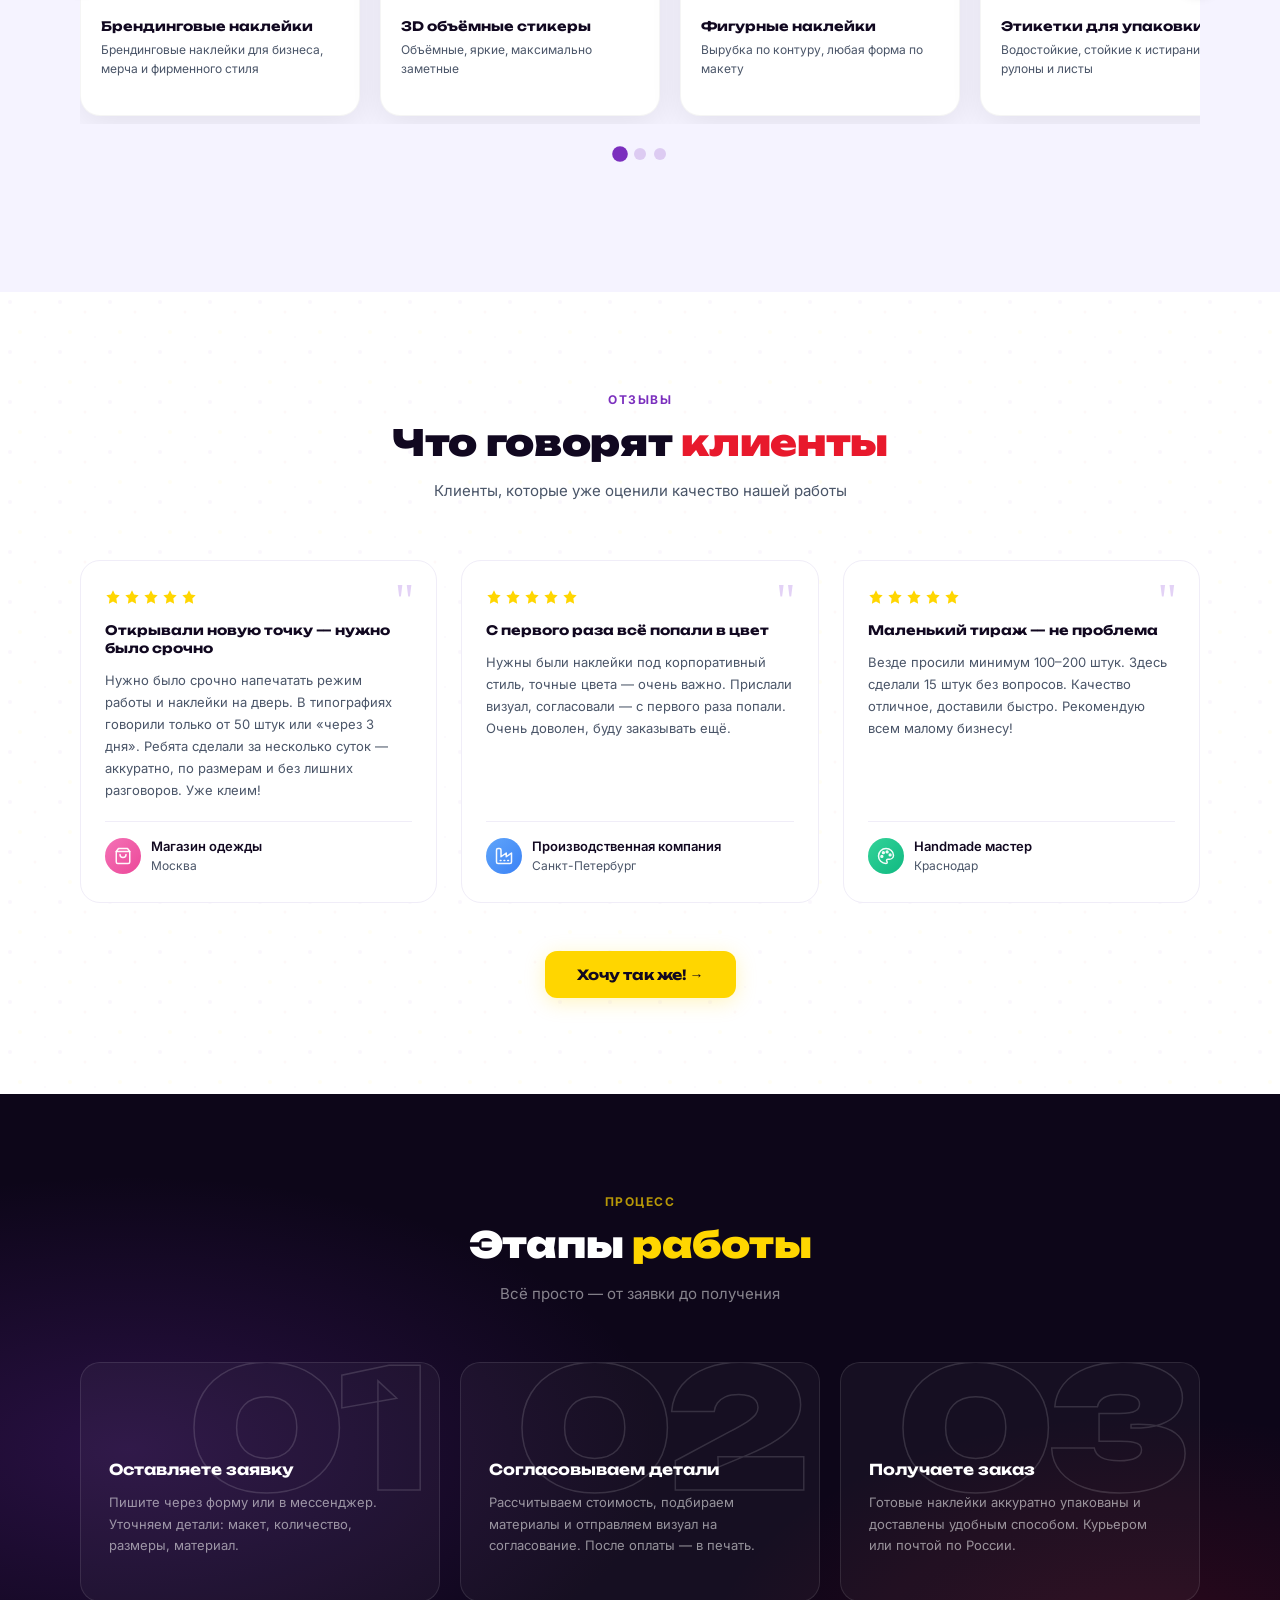
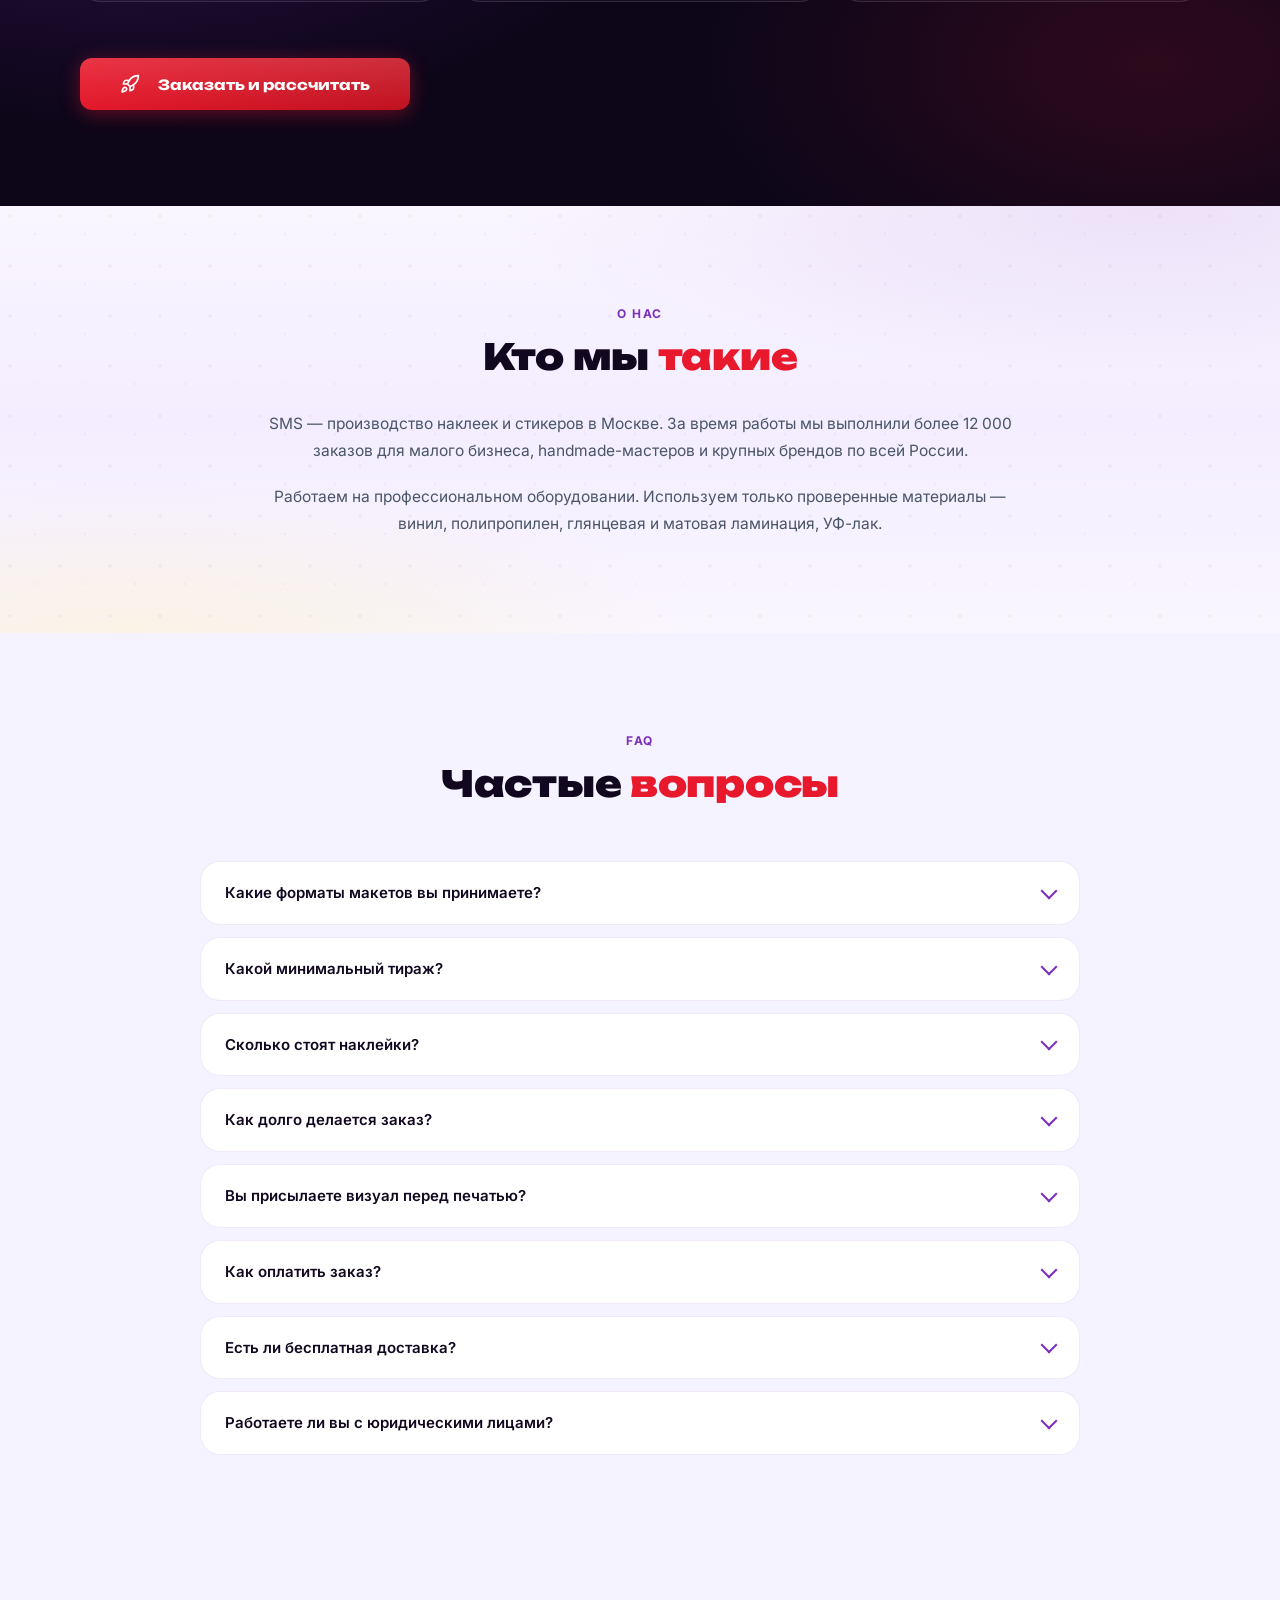
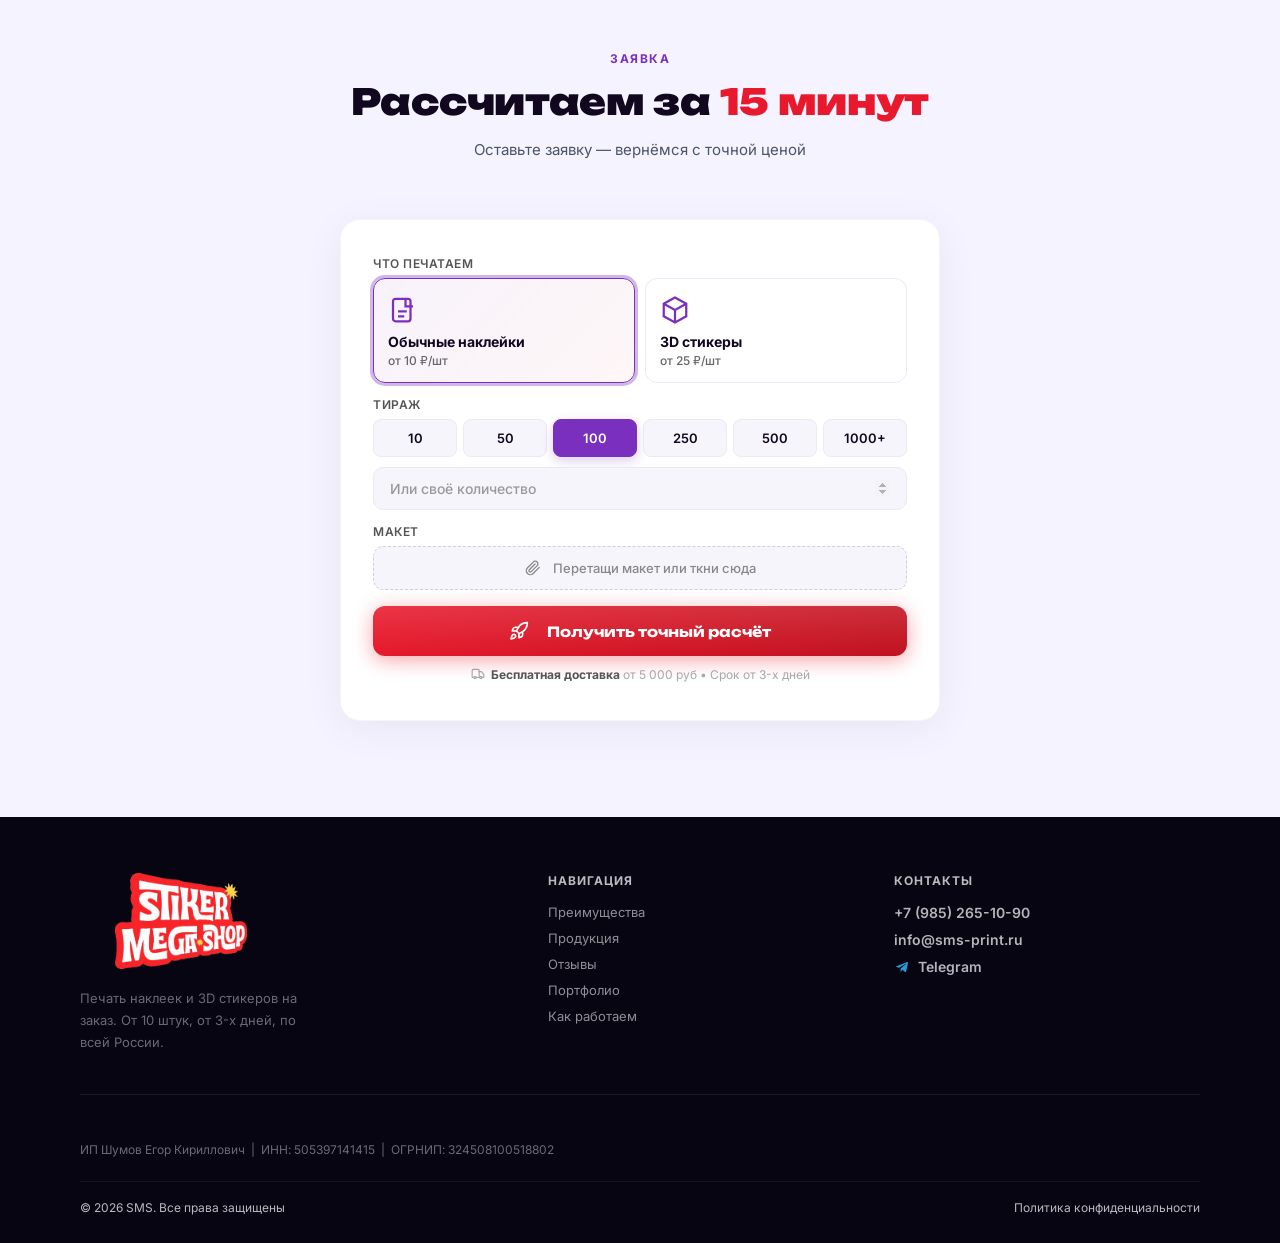
==== commit 57d8d38d: "iOS-friendly animations: -webkit- prefix + translate3d compositor hints The nav-logo spin/wobble and" ====
--- a/index.html
+++ b/index.html
@@ -51,9 +51,9 @@
 <link rel="preload" href="fonts/unbounded-900-cyrillic.woff2" as="font" type="font/woff2" crossorigin>
 <link rel="preload" href="fonts/inter-400-cyrillic.woff2" as="font" type="font/woff2" crossorigin>
 <link rel="preload" href="images/sms-logo-1.webp" as="image" fetchpriority="high">
-<style>@font-face{font-family:'Inter';font-style:normal;font-weight:400;font-display:swap;src:url(fonts/inter-400-cyrillic.woff2) format('woff2');unicode-range:U+0301,U+0400-045F,U+0490-0491,U+04B0-04B1,U+2116}@font-face{font-family:'Inter';font-style:normal;font-weight:400;font-display:swap;src:url(fonts/inter-400-latin.woff2) format('woff2');unicode-range:U+0000-00FF,U+0131,U+0152-0153,U+02BB-02BC,U+02C6,U+02DA,U+02DC,U+0304,U+0308,U+0329,U+2000-206F,U+20AC,U+2122,U+2191,U+2193,U+2212,U+2215,U+FEFF,U+FFFD}@font-face{font-family:'Inter';font-style:normal;font-weight:500;font-display:swap;src:url(fonts/inter-500-cyrillic.woff2) format('woff2');unicode-range:U+0301,U+0400-045F,U+0490-0491,U+04B0-04B1,U+2116}@font-face{font-family:'Inter';font-style:normal;font-weight:500;font-display:swap;src:url(fonts/inter-500-latin.woff2) format('woff2');unicode-range:U+0000-00FF,U+0131,U+0152-0153,U+02BB-02BC,U+02C6,U+02DA,U+02DC,U+0304,U+0308,U+0329,U+2000-206F,U+20AC,U+2122,U+2191,U+2193,U+2212,U+2215,U+FEFF,U+FFFD}@font-face{font-family:'Inter';font-style:normal;font-weight:600;font-display:swap;src:url(fonts/inter-600-cyrillic.woff2) format('woff2');unicode-range:U+0301,U+0400-045F,U+0490-0491,U+04B0-04B1,U+2116}@font-face{font-family:'Inter';font-style:normal;font-weight:600;font-display:swap;src:url(fonts/inter-600-latin.woff2) format('woff2');unicode-range:U+0000-00FF,U+0131,U+0152-0153,U+02BB-02BC,U+02C6,U+02DA,U+02DC,U+0304,U+0308,U+0329,U+2000-206F,U+20AC,U+2122,U+2191,U+2193,U+2212,U+2215,U+FEFF,U+FFFD}@font-face{font-family:'Inter';font-style:normal;font-weight:700;font-display:swap;src:url(fonts/inter-700-cyrillic.woff2) format('woff2');unicode-range:U+0301,U+0400-045F,U+0490-0491,U+04B0-04B1,U+2116}@font-face{font-family:'Inter';font-style:normal;font-weight:700;font-display:swap;src:url(fonts/inter-700-latin.woff2) format('woff2');unicode-range:U+0000-00FF,U+0131,U+0152-0153,U+02BB-02BC,U+02C6,U+02DA,U+02DC,U+0304,U+0308,U+0329,U+2000-206F,U+20AC,U+2122,U+2191,U+2193,U+2212,U+2215,U+FEFF,U+FFFD}@font-face{font-family:'Unbounded';font-style:normal;font-weight:400;font-display:swap;src:url(fonts/unbounded-400-cyrillic.woff2) format('woff2');unicode-range:U+0301,U+0400-045F,U+0490-0491,U+04B0-04B1,U+2116}@font-face{font-family:'Unbounded';font-style:normal;font-weight:400;font-display:swap;src:url(fonts/unbounded-400-latin.woff2) format('woff2');unicode-range:U+0000-00FF,U+0131,U+0152-0153,U+02BB-02BC,U+02C6,U+02DA,U+02DC,U+0304,U+0308,U+0329,U+2000-206F,U+20AC,U+2122,U+2191,U+2193,U+2212,U+2215,U+FEFF,U+FFFD}@font-face{font-family:'Unbounded';font-style:normal;font-weight:700;font-display:swap;src:url(fonts/unbounded-700-cyrillic.woff2) format('woff2');unicode-range:U+0301,U+0400-045F,U+0490-0491,U+04B0-04B1,U+2116}@font-face{font-family:'Unbounded';font-style:normal;font-weight:700;font-display:swap;src:url(fonts/unbounded-700-latin.woff2) format('woff2');unicode-range:U+0000-00FF,U+0131,U+0152-0153,U+02BB-02BC,U+02C6,U+02DA,U+02DC,U+0304,U+0308,U+0329,U+2000-206F,U+20AC,U+2122,U+2191,U+2193,U+2212,U+2215,U+FEFF,U+FFFD}@font-face{font-family:'Unbounded';font-style:normal;font-weight:900;font-display:swap;src:url(fonts/unbounded-900-cyrillic.woff2) format('woff2');unicode-range:U+0301,U+0400-045F,U+0490-0491,U+04B0-04B1,U+2116}@font-face{font-family:'Unbounded';font-style:normal;font-weight:900;font-display:swap;src:url(fonts/unbounded-900-latin.woff2) format('woff2');unicode-range:U+0000-00FF,U+0131,U+0152-0153,U+02BB-02BC,U+02C6,U+02DA,U+02DC,U+0304,U+0308,U+0329,U+2000-206F,U+20AC,U+2122,U+2191,U+2193,U+2212,U+2215,U+FEFF,U+FFFD}:root{--red:#E8192C;--red-dark:#b80f1f;--purple:#7B2FBE;--purple-light:#9B5FDE;--purple-glow:rgba(123,47,190,0.35);--yellow:#FFD600;--yellow-glow:rgba(255,214,0,0.25);--bg-dark:#0d0619;--bg-purple:#1a0a2e;--bg-card:rgba(255,255,255,0.055);--border:rgba(255,255,255,0.12);--white:#ffffff;--gray-bg:#f5f3ff;--text-dark:#110820;--text-muted:#4a5568;--radius-card:20px;--radius-btn:12px;--shadow-card:0 8px 32px rgba(0,0,0,0.08);--shadow-hover:0 20px 48px rgba(123,47,190,0.18);--transition:0.25s cubic-bezier(.4,0,.2,1);}*,*::before,*::after{margin:0;padding:0;box-sizing:border-box;}html{scroll-behavior:smooth;font-size:16px;}body{font-family:'Inter',system-ui,-apple-system,sans-serif;background:var(--white);color:var(--text-dark);overflow-x:hidden;-webkit-font-smoothing:antialiased;}img,svg{display:block;max-width:100%;}button,select,input{font-family:inherit;}a{color:inherit;text-decoration:none;}::-webkit-scrollbar{width:6px;}::-webkit-scrollbar-track{background:var(--bg-dark);}::-webkit-scrollbar-thumb{background:var(--purple);border-radius:3px;}.nav{position:fixed;top:0;left:0;right:0;z-index:1000;display:flex;align-items:center;justify-content:space-between;gap:16px;padding:0 32px;height:84px;background:rgba(13,6,25,0.82);backdrop-filter:blur(16px) saturate(180%);-webkit-backdrop-filter:blur(16px) saturate(180%);border-bottom:1px solid var(--border);transition:background var(--transition),box-shadow var(--transition);}.nav.scrolled{background:rgba(13,6,25,0.97);box-shadow:0 1px 0 rgba(255,255,255,0.06);}.nav-logo{display:flex;align-items:center;gap:8px;text-decoration:none;flex-shrink:0;filter:drop-shadow(0 0 18px rgba(232,25,44,0.35));}.nav-logo-img{height:66px;width:auto;display:block;-webkit-backface-visibility:hidden;backface-visibility:hidden;}.nav-logo-sub{color:rgba(255,255,255,0.45);font-size:12px;font-weight:500;letter-spacing:0.5px;white-space:nowrap;}.footer-logo-img{height:96px;width:auto;display:block;transform:translateX(-19px);}.nav-links{display:flex;gap:4px;list-style:none;}.nav-links a{color:rgba(255,255,255,0.65);font-size:13px;font-weight:500;padding:6px 12px;border-radius:8px;transition:color var(--transition),background var(--transition);}.nav-links a:hover{color:#fff;background:rgba(255,255,255,0.07);}.nav-right{display:flex;align-items:center;gap:12px;flex-shrink:0;}.nav-phone{color:rgba(255,255,255,0.85);font-size:14px;font-weight:600;transition:color var(--transition);}.nav-phone:hover{color:var(--yellow);}.nav-email{color:rgba(255,255,255,0.55);font-size:13px;font-weight:500;transition:color var(--transition);}.nav-email:hover{color:rgba(255,255,255,0.85);}.nav-cta{background:var(--red);color:#fff;border:none;padding:9px 18px;border-radius:9px;font-size:13px;font-weight:600;cursor:pointer;white-space:nowrap;transition:background var(--transition),transform var(--transition),box-shadow var(--transition);box-shadow:0 0 0 rgba(232,25,44,0);}.nav-cta:hover{background:var(--red-dark);transform:translateY(-1px);box-shadow:0 4px 16px rgba(232,25,44,0.4);}.burger{display:none;flex-direction:column;gap:5px;cursor:pointer;background:none;border:none;padding:6px;border-radius:8px;}.burger span{display:block;width:22px;height:2px;background:rgba(255,255,255,0.85);border-radius:2px;transition:var(--transition);}.burger.open span:nth-child(1){transform:translateY(7px) rotate(45deg);}.burger.open span:nth-child(2){opacity:0;}.burger.open span:nth-child(3){transform:translateY(-7px) rotate(-45deg);}.hero{position:relative;min-height:100vh;background:var(--bg-dark);padding:96px 24px 72px;display:flex;align-items:center;overflow:hidden;color-scheme:dark;}.hero-mesh{position:absolute;inset:0;background:radial-gradient(ellipse 70% 60% at 20% 50%,rgba(123,47,190,0.4) 0%,transparent 70%),radial-gradient(ellipse 50% 50% at 80% 20%,rgba(232,25,44,0.25) 0%,transparent 65%),radial-gradient(ellipse 60% 55% at 70% 80%,rgba(74,26,122,0.35) 0%,transparent 70%);z-index:0;}.hero-orb{position:absolute;border-radius:50%;filter:blur(60px);pointer-events:none;z-index:0;animation:orbFloat 8s ease-in-out infinite;}.hero-orb-1{width:380px;height:380px;background:rgba(123,47,190,0.28);top:-80px;left:-60px;animation-delay:0s;}.hero-orb-2{width:280px;height:280px;background:rgba(232,25,44,0.2);top:30%;right:5%;animation-delay:3s;}.hero-orb-3{width:200px;height:200px;background:rgba(255,214,0,0.12);bottom:10%;left:40%;animation-delay:5s;}@keyframes orbFloat{0%,100%{transform:translateY(0) scale(1);}50%{transform:translateY(-24px) scale(1.05);}}.hero::after{content:'';position:absolute;inset:0;background-image:url("data:image/svg+xml,%3Csvg viewBox='0 0 256 256' xmlns='http://www.w3.org/2000/svg'%3E%3Cfilter id='noise'%3E%3CfeTurbulence type='fractalNoise' baseFrequency='0.9' numOctaves='4' stitchTiles='stitch'/%3E%3C/filter%3E%3Crect width='100%25' height='100%25' filter='url(%23noise)' opacity='0.04'/%3E%3C/svg%3E");background-size:200px 200px;pointer-events:none;z-index:1;opacity:0.4;}.hero-inner{position:relative;z-index:2;max-width:1120px;margin:0 auto;width:100%;display:grid;grid-template-columns:minmax(0,1.1fr) minmax(420px,0.9fr);gap:56px;align-items:center;}.hero-eyebrow{display:inline-flex;align-items:center;gap:8px;background:rgba(255,214,0,0.12);border:1px solid rgba(255,214,0,0.3);color:var(--yellow);font-size:12px;font-weight:600;padding:6px 14px;border-radius:50px;margin-bottom:24px;letter-spacing:0.5px;text-transform:uppercase;}.hero-eyebrow .dot{width:6px;height:6px;background:var(--yellow);border-radius:50%;animation:pulse 2s ease-in-out infinite;}@keyframes pulse{0%,100%{box-shadow:0 0 0 0 rgba(255,214,0,0.5);}50%{box-shadow:0 0 0 6px rgba(255,214,0,0);}}.hero h1{font-family:'Unbounded','Arial Black',sans-serif;font-size:clamp(38px,6.2vw,76px);font-weight:900;color:#fff;line-height:0.88;margin-bottom:24px;letter-spacing:-1.5px;}.hero h1 em{font-style:normal;color:var(--yellow);}.hero-rotator{display:inline-grid;vertical-align:bottom;max-width:100%;line-height:0.85;font-size:clamp(34px,5.2vw,60px);}.hero-rotator--accent{color:var(--yellow);text-transform:uppercase;}.hero-rotator__word{grid-area:1 / 1;opacity:0;transform:translateY(0.45em);transition:opacity 0.45s ease,transform 0.55s cubic-bezier(.2,.7,.2,1);white-space:nowrap;will-change:transform,opacity;}.hero-rotator__word.is-active{opacity:1;transform:translateY(0);}.hero-rotator__word.is-leaving{opacity:0;transform:translateY(-0.45em);}@media (prefers-reduced-motion:reduce){.hero-rotator__word{transition:none;}}.hero-sub{color:rgba(255,255,255,0.6);font-size:16px;line-height:1.65;margin-bottom:28px;max-width:480px;}.hero-stats{display:flex;gap:28px;margin-bottom:36px;flex-wrap:wrap;}.hero-stat{display:flex;flex-direction:column;gap:2px;}.hero-stat-val{font-family:'Unbounded','Arial Black',sans-serif;font-size:26px;font-weight:900;color:var(--yellow);line-height:1;}.hero-stat-label{font-size:12px;color:rgba(255,255,255,0.5);font-weight:500;}.hero-trust{display:flex;align-items:center;gap:10px;color:rgba(255,255,255,0.5);font-size:13px;}.hero-avatars{display:flex;}.hero-avatar{width:30px;height:30px;border-radius:50%;border:2px solid var(--bg-dark);margin-left:-8px;display:flex;align-items:center;justify-content:center;font-size:13px;flex-shrink:0;}.hero-avatars .hero-avatar:first-child{margin-left:0;}.av-1{background:linear-gradient(135deg,#f472b6,#ec4899);}.av-2{background:linear-gradient(135deg,#60a5fa,#3b82f6);}.av-3{background:linear-gradient(135deg,#34d399,#10b981);}.av-4{background:linear-gradient(135deg,#fbbf24,#f59e0b);}.hero-form-wrap{background:rgba(255,255,255,0.06);border:1px solid rgba(255,255,255,0.13);border-radius:24px;padding:32px 28px;backdrop-filter:blur(20px) saturate(180%);-webkit-backdrop-filter:blur(20px) saturate(180%);box-shadow:0 24px 64px rgba(0,0,0,0.4),inset 0 1px 0 rgba(255,255,255,0.1);color-scheme:dark;}.hero-form-title{font-family:'Unbounded','Arial Black',sans-serif;font-size:16px;font-weight:800;color:#fff;margin-bottom:4px;}.hero-form-sub{font-size:13px;color:rgba(255,255,255,0.45);margin-bottom:22px;}.form-field{margin-bottom:14px;}.form-field label{display:block;color:rgba(255,255,255,0.7);font-size:12px;font-weight:600;letter-spacing:0.5px;text-transform:uppercase;margin-bottom:7px;}.form-field select,.form-field input[type="number"]{width:100%;background:rgba(255,255,255,0.08);border:1px solid rgba(255,255,255,0.18);color:#fff;-webkit-text-fill-color:#fff;padding:12px 16px;border-radius:10px;font-size:14px;font-weight:500;outline:none;transition:border var(--transition),background var(--transition),box-shadow var(--transition);appearance:none;-webkit-appearance:none;}.form-field select::placeholder,.form-field input[type="number"]::placeholder{color:rgba(255,255,255,0.72);-webkit-text-fill-color:rgba(255,255,255,0.72);opacity:1;}.form-field select:focus,.form-field input:focus{border-color:var(--yellow);background:rgba(255,214,0,0.07);box-shadow:0 0 0 3px rgba(255,214,0,0.12);}.form-field select option{background:#1a0a2e;color:#fff;}input[type="number"]::-webkit-inner-spin-button{opacity:0.4;}.upload-zone{width:100%;background:rgba(255,255,255,0.05);border:1.5px dashed rgba(255,255,255,0.25);color:rgba(255,255,255,0.55);padding:13px 16px;border-radius:10px;font-size:13px;font-weight:500;cursor:pointer;transition:all var(--transition);display:flex;align-items:center;justify-content:center;gap:8px;}.upload-zone:hover{border-color:var(--yellow);color:var(--yellow);background:rgba(255,214,0,0.06);}.upload-zone.has-file{border-color:#4ade80;color:#4ade80;background:rgba(74,222,128,0.07);border-style:solid;}.btn-cta{display:flex;align-items:center;justify-content:center;gap:8px;width:100%;background:linear-gradient(135deg,var(--red) 0%,#c0111f 100%);color:#fff;border:none;padding:15px 24px;border-radius:var(--radius-btn);font-family:'Unbounded','Arial Black',sans-serif;font-size:14px;font-weight:700;cursor:pointer;margin-top:16px;transition:transform var(--transition),box-shadow var(--transition),filter var(--transition);box-shadow:0 4px 20px rgba(232,25,44,0.4);letter-spacing:0;position:relative;overflow:hidden;}.btn-cta::after{content:'';position:absolute;inset:0;background:linear-gradient(to bottom,rgba(255,255,255,0.12),transparent);pointer-events:none;}.btn-cta:hover{transform:translateY(-2px);box-shadow:0 8px 28px rgba(232,25,44,0.5);filter:brightness(1.05);}.btn-cta:active{transform:translateY(0);}.form-note{text-align:center;color:rgba(255,255,255,0.72);font-size:12px;margin-top:10px;line-height:1.5;}.form-note strong{color:rgba(255,255,255,0.6);}@media (max-width:860px){.nav-links{display:none;}.burger{display:flex;}.nav-links.open{display:flex;flex-direction:column;position:fixed;top:84px;left:0;right:0;background:rgba(13,6,25,0.98);padding:20px 24px 28px;gap:4px;z-index:999;border-top:1px solid var(--border);}.nav-links.open a{padding:10px 14px;border-radius:10px;display:block;font-size:15px;}.nav-mobile-contacts{display:flex !important;flex-direction:column;gap:6px;margin-top:12px;padding-top:16px;border-top:1px solid rgba(255,255,255,0.1);}.nav-mobile-contacts a{color:rgba(255,255,255,0.7) !important;font-size:14px !important;font-weight:600;padding:8px 14px !important;}.nav-mobile-contacts a:hover{color:var(--yellow) !important;}.hero-inner{grid-template-columns:1fr;gap:40px;}.hero{padding:88px 24px 56px;min-height:auto;}.hero h1{font-size:clamp(34px,8.5vw,56px);letter-spacing:-1px;}.hero-rotator{font-size:clamp(28px,7.5vw,50px);}.footer-top{grid-template-columns:1fr 1fr;gap:28px;}.footer-brand{grid-column:1 / -1;}}@media (max-width:600px){.nav-phone{display:none;}.nav-email{display:none;}.nav{padding:0 16px;}.nav-cta{padding:8px 14px;font-size:12px;}.hero-stats{gap:20px;}.hero-stat-val{font-size:22px;}.section-wrap{padding:72px 20px;}.offer-section{padding:72px 20px;}.reviews-section{padding:72px 20px;}.steps-section{padding:72px 20px;}.bottom-section{padding:72px 20px;}.portfolio-section{padding:72px 20px;}.bottom-form-card{padding:24px 20px;}.modal-box{padding:28px 20px;}.footer-top{grid-template-columns:1fr;}.footer-bottom{flex-direction:column;text-align:center;}.benefits-grid,.offer-grid,.reviews-grid{display:flex;overflow-x:scroll;overflow-y:hidden;scroll-snap-type:x mandatory;-webkit-overflow-scrolling:touch;overscroll-behavior-x:contain;scrollbar-width:none;margin-inline:-20px;padding-inline:16px;padding-bottom:16px;gap:12px;scroll-padding-left:16px;-webkit-scroll-snap-type:x mandatory;}.benefits-grid::-webkit-scrollbar,.offer-grid::-webkit-scrollbar,.reviews-grid::-webkit-scrollbar{display:none;}.benefits-grid .benefit-card,.offer-grid .offer-card,.reviews-grid .review-card{flex-shrink:0;width:calc(100vw - 52px);scroll-snap-align:start;scroll-snap-stop:always;}.portfolio-card{min-width:calc(100vw - 52px);width:calc(100vw - 52px);scroll-snap-stop:always;scroll-snap-align:start;}.portfolio-carousel{overflow-y:hidden;overscroll-behavior-x:contain;scroll-snap-type:x mandatory;scroll-padding-left:0px;padding-inline:0;}}.carr-btn{position:absolute;top:50%;transform:translateY(-50%);z-index:10;width:44px;height:44px;border-radius:50%;border:none;background:rgba(255,255,255,0.95);box-shadow:0 2px 12px rgba(0,0,0,0.15);font-size:26px;line-height:1;cursor:pointer;display:flex;align-items:center;justify-content:center;color:#333;transition:background 0.2s,transform 0.2s;padding:0;user-select:none;}.carr-btn:hover{background:#fff;transform:translateY(-50%) scale(1.1);}.carr-prev{left:-20px;}.carr-next{right:-20px;}@media (max-width:600px){.carr-btn{width:34px;height:34px;font-size:22px;}.carr-prev{left:4px;}.carr-next{right:4px;}}.section-dots{display:none;}@media (max-width:600px){.section-dots{display:flex;justify-content:center;gap:8px;margin-top:18px;}}.product-cards{display:grid;grid-template-columns:1fr 1fr;gap:8px;}.product-card{background:rgba(255,255,255,0.06);border:1.5px solid rgba(255,255,255,0.13);border-radius:12px;padding:14px 12px 12px;cursor:pointer;text-align:left;transition:background 0.2s,border-color 0.2s,box-shadow 0.2s,transform 0.2s;color:#fff;font-family:inherit;display:block;}.product-card:hover{background:rgba(255,255,255,0.1);border-color:rgba(255,255,255,0.25);transform:translateY(-1px);}.product-card.is-active{background:rgba(255,214,0,0.1);border-color:var(--yellow);box-shadow:0 0 0 3px rgba(255,214,0,0.12);}.product-card__icon{display:block;width:28px;height:28px;color:var(--yellow);margin-bottom:8px;}.product-card__icon svg{width:100%;height:100%;}.product-card__name{font-weight:700;font-size:13px;line-height:1.25;margin-bottom:2px;color:#fff;}.product-card__price{font-size:11px;color:rgba(255,255,255,0.55);font-weight:500;}.qty-chips{display:flex;flex-wrap:wrap;gap:6px;margin-bottom:10px;}.qty-chip{flex:1 1 0;min-width:48px;background:rgba(255,255,255,0.08);border:1px solid rgba(255,255,255,0.18);color:#fff;padding:9px 8px;border-radius:8px;font-size:13px;font-weight:600;cursor:pointer;transition:background 0.2s,border-color 0.2s,color 0.2s;font-family:inherit;}.qty-chip:hover{background:rgba(255,255,255,0.13);}.qty-chip.is-active{background:rgba(255,214,0,0.18);border-color:var(--yellow);color:var(--yellow);}.qty-custom{width:100%;background:rgba(255,255,255,0.06);border:1px solid rgba(255,255,255,0.14);color:#fff;-webkit-text-fill-color:#fff;padding:10px 14px;border-radius:10px;font-size:13px;font-weight:500;outline:none;transition:border 0.2s,background 0.2s;appearance:none;-webkit-appearance:none;}.qty-custom::placeholder{color:rgba(255,255,255,0.4);}.qty-custom:focus{border-color:var(--yellow);background:rgba(255,214,0,0.06);}.price-preview{background:linear-gradient(135deg,rgba(255,214,0,0.06),rgba(123,47,190,0.06));border:1px solid rgba(255,255,255,0.1);border-radius:12px;padding:12px 16px;margin-top:14px;display:flex;align-items:center;justify-content:space-between;gap:12px;}.price-preview__label{font-size:11px;font-weight:600;color:rgba(255,255,255,0.55);letter-spacing:0.4px;text-transform:uppercase;}.price-preview__hint{font-size:10.5px;color:rgba(255,255,255,0.38);margin-top:2px;}.price-preview__value{font-family:'Unbounded','Arial Black',sans-serif;font-size:22px;font-weight:800;color:var(--yellow);line-height:1;text-shadow:0 0 12px rgba(255,214,0,0.25);transition:transform 0.18s;}.price-preview__value.is-bump{transform:scale(1.08);}.upload-zone{padding:14px 16px;}.btn-cta,.nav-cta{position:relative;overflow:hidden;isolation:isolate;}.btn-cta::before,.nav-cta::before{content:"";position:absolute;top:-50%;left:-75%;width:50%;height:200%;background:linear-gradient(100deg,transparent 0%,rgba(255,255,255,0) 30%,rgba(255,255,255,0.55) 50%,rgba(255,255,255,0) 70%,transparent 100%);transform:skewX(-22deg);pointer-events:none;z-index:1;animation:ctaSweep 2.6s ease-in-out infinite;}.btn-cta:hover::before,.nav-cta:hover::before{animation-duration:1.3s;}@keyframes ctaSweep{0%{left:-75%;opacity:0;}10%{opacity:1;}50%{left:120%;opacity:1;}51%,100%{opacity:0;}}@media (prefers-reduced-motion:reduce){.btn-cta::before,.nav-cta::before{display:none;}}@keyframes navLogoSpin{from{transform:rotate(0)}to{transform:rotate(360deg)}}@keyframes navLogoWobble{0%,100%{transform:rotate(0)}25%{transform:rotate(-4deg)}75%{transform:rotate(4deg)}}.nav-logo-img{animation:navLogoSpin 1.2s cubic-bezier(.4,0,.2,1) 0.3s 1 both,navLogoWobble 3.4s ease-in-out 1.6s infinite;}@media (prefers-reduced-motion:reduce){.nav-logo-img{animation:none;}}@keyframes footerLogoSpin{from{transform:translateX(-19px) rotate(0)}to{transform:translateX(-19px) rotate(360deg)}}@keyframes footerLogoWobble{0%,100%{transform:translateX(-19px) rotate(0)}25%{transform:translateX(-19px) rotate(-4deg)}75%{transform:translateX(-19px) rotate(4deg)}}.footer-logo-img.is-active{-webkit-backface-visibility:hidden;backface-visibility:hidden;animation:footerLogoSpin 1.2s cubic-bezier(.4,0,.2,1) 0s 1 both,footerLogoWobble 3.4s ease-in-out 1.3s infinite;}@media (prefers-reduced-motion:reduce){.footer-logo-img.is-active{animation:none;}}</style>
-<link rel="preload" href="styles.css?v=2" as="style" onload="this.onload=null;this.rel='stylesheet'">
-<noscript><link rel="stylesheet" href="styles.css?v=2"></noscript>
+<style>@font-face{font-family:'Inter';font-style:normal;font-weight:400;font-display:swap;src:url(fonts/inter-400-cyrillic.woff2) format('woff2');unicode-range:U+0301,U+0400-045F,U+0490-0491,U+04B0-04B1,U+2116}@font-face{font-family:'Inter';font-style:normal;font-weight:400;font-display:swap;src:url(fonts/inter-400-latin.woff2) format('woff2');unicode-range:U+0000-00FF,U+0131,U+0152-0153,U+02BB-02BC,U+02C6,U+02DA,U+02DC,U+0304,U+0308,U+0329,U+2000-206F,U+20AC,U+2122,U+2191,U+2193,U+2212,U+2215,U+FEFF,U+FFFD}@font-face{font-family:'Inter';font-style:normal;font-weight:500;font-display:swap;src:url(fonts/inter-500-cyrillic.woff2) format('woff2');unicode-range:U+0301,U+0400-045F,U+0490-0491,U+04B0-04B1,U+2116}@font-face{font-family:'Inter';font-style:normal;font-weight:500;font-display:swap;src:url(fonts/inter-500-latin.woff2) format('woff2');unicode-range:U+0000-00FF,U+0131,U+0152-0153,U+02BB-02BC,U+02C6,U+02DA,U+02DC,U+0304,U+0308,U+0329,U+2000-206F,U+20AC,U+2122,U+2191,U+2193,U+2212,U+2215,U+FEFF,U+FFFD}@font-face{font-family:'Inter';font-style:normal;font-weight:600;font-display:swap;src:url(fonts/inter-600-cyrillic.woff2) format('woff2');unicode-range:U+0301,U+0400-045F,U+0490-0491,U+04B0-04B1,U+2116}@font-face{font-family:'Inter';font-style:normal;font-weight:600;font-display:swap;src:url(fonts/inter-600-latin.woff2) format('woff2');unicode-range:U+0000-00FF,U+0131,U+0152-0153,U+02BB-02BC,U+02C6,U+02DA,U+02DC,U+0304,U+0308,U+0329,U+2000-206F,U+20AC,U+2122,U+2191,U+2193,U+2212,U+2215,U+FEFF,U+FFFD}@font-face{font-family:'Inter';font-style:normal;font-weight:700;font-display:swap;src:url(fonts/inter-700-cyrillic.woff2) format('woff2');unicode-range:U+0301,U+0400-045F,U+0490-0491,U+04B0-04B1,U+2116}@font-face{font-family:'Inter';font-style:normal;font-weight:700;font-display:swap;src:url(fonts/inter-700-latin.woff2) format('woff2');unicode-range:U+0000-00FF,U+0131,U+0152-0153,U+02BB-02BC,U+02C6,U+02DA,U+02DC,U+0304,U+0308,U+0329,U+2000-206F,U+20AC,U+2122,U+2191,U+2193,U+2212,U+2215,U+FEFF,U+FFFD}@font-face{font-family:'Unbounded';font-style:normal;font-weight:400;font-display:swap;src:url(fonts/unbounded-400-cyrillic.woff2) format('woff2');unicode-range:U+0301,U+0400-045F,U+0490-0491,U+04B0-04B1,U+2116}@font-face{font-family:'Unbounded';font-style:normal;font-weight:400;font-display:swap;src:url(fonts/unbounded-400-latin.woff2) format('woff2');unicode-range:U+0000-00FF,U+0131,U+0152-0153,U+02BB-02BC,U+02C6,U+02DA,U+02DC,U+0304,U+0308,U+0329,U+2000-206F,U+20AC,U+2122,U+2191,U+2193,U+2212,U+2215,U+FEFF,U+FFFD}@font-face{font-family:'Unbounded';font-style:normal;font-weight:700;font-display:swap;src:url(fonts/unbounded-700-cyrillic.woff2) format('woff2');unicode-range:U+0301,U+0400-045F,U+0490-0491,U+04B0-04B1,U+2116}@font-face{font-family:'Unbounded';font-style:normal;font-weight:700;font-display:swap;src:url(fonts/unbounded-700-latin.woff2) format('woff2');unicode-range:U+0000-00FF,U+0131,U+0152-0153,U+02BB-02BC,U+02C6,U+02DA,U+02DC,U+0304,U+0308,U+0329,U+2000-206F,U+20AC,U+2122,U+2191,U+2193,U+2212,U+2215,U+FEFF,U+FFFD}@font-face{font-family:'Unbounded';font-style:normal;font-weight:900;font-display:swap;src:url(fonts/unbounded-900-cyrillic.woff2) format('woff2');unicode-range:U+0301,U+0400-045F,U+0490-0491,U+04B0-04B1,U+2116}@font-face{font-family:'Unbounded';font-style:normal;font-weight:900;font-display:swap;src:url(fonts/unbounded-900-latin.woff2) format('woff2');unicode-range:U+0000-00FF,U+0131,U+0152-0153,U+02BB-02BC,U+02C6,U+02DA,U+02DC,U+0304,U+0308,U+0329,U+2000-206F,U+20AC,U+2122,U+2191,U+2193,U+2212,U+2215,U+FEFF,U+FFFD}:root{--red:#E8192C;--red-dark:#b80f1f;--purple:#7B2FBE;--purple-light:#9B5FDE;--purple-glow:rgba(123,47,190,0.35);--yellow:#FFD600;--yellow-glow:rgba(255,214,0,0.25);--bg-dark:#0d0619;--bg-purple:#1a0a2e;--bg-card:rgba(255,255,255,0.055);--border:rgba(255,255,255,0.12);--white:#ffffff;--gray-bg:#f5f3ff;--text-dark:#110820;--text-muted:#4a5568;--radius-card:20px;--radius-btn:12px;--shadow-card:0 8px 32px rgba(0,0,0,0.08);--shadow-hover:0 20px 48px rgba(123,47,190,0.18);--transition:0.25s cubic-bezier(.4,0,.2,1);}*,*::before,*::after{margin:0;padding:0;box-sizing:border-box;}html{scroll-behavior:smooth;font-size:16px;}body{font-family:'Inter',system-ui,-apple-system,sans-serif;background:var(--white);color:var(--text-dark);overflow-x:hidden;-webkit-font-smoothing:antialiased;}img,svg{display:block;max-width:100%;}button,select,input{font-family:inherit;}a{color:inherit;text-decoration:none;}::-webkit-scrollbar{width:6px;}::-webkit-scrollbar-track{background:var(--bg-dark);}::-webkit-scrollbar-thumb{background:var(--purple);border-radius:3px;}.nav{position:fixed;top:0;left:0;right:0;z-index:1000;display:flex;align-items:center;justify-content:space-between;gap:16px;padding:0 32px;height:84px;background:rgba(13,6,25,0.82);backdrop-filter:blur(16px) saturate(180%);-webkit-backdrop-filter:blur(16px) saturate(180%);border-bottom:1px solid var(--border);transition:background var(--transition),box-shadow var(--transition);}.nav.scrolled{background:rgba(13,6,25,0.97);box-shadow:0 1px 0 rgba(255,255,255,0.06);}.nav-logo{display:flex;align-items:center;gap:8px;text-decoration:none;flex-shrink:0;filter:drop-shadow(0 0 18px rgba(232,25,44,0.35));}.nav-logo-img{height:66px;width:auto;display:block;-webkit-backface-visibility:hidden;backface-visibility:hidden;}.nav-logo-sub{color:rgba(255,255,255,0.45);font-size:12px;font-weight:500;letter-spacing:0.5px;white-space:nowrap;}.footer-logo-img{height:96px;width:auto;display:block;transform:translateX(-19px);}.nav-links{display:flex;gap:4px;list-style:none;}.nav-links a{color:rgba(255,255,255,0.65);font-size:13px;font-weight:500;padding:6px 12px;border-radius:8px;transition:color var(--transition),background var(--transition);}.nav-links a:hover{color:#fff;background:rgba(255,255,255,0.07);}.nav-right{display:flex;align-items:center;gap:12px;flex-shrink:0;}.nav-phone{color:rgba(255,255,255,0.85);font-size:14px;font-weight:600;transition:color var(--transition);}.nav-phone:hover{color:var(--yellow);}.nav-email{color:rgba(255,255,255,0.55);font-size:13px;font-weight:500;transition:color var(--transition);}.nav-email:hover{color:rgba(255,255,255,0.85);}.nav-cta{background:var(--red);color:#fff;border:none;padding:9px 18px;border-radius:9px;font-size:13px;font-weight:600;cursor:pointer;white-space:nowrap;transition:background var(--transition),transform var(--transition),box-shadow var(--transition);box-shadow:0 0 0 rgba(232,25,44,0);}.nav-cta:hover{background:var(--red-dark);transform:translateY(-1px);box-shadow:0 4px 16px rgba(232,25,44,0.4);}.burger{display:none;flex-direction:column;gap:5px;cursor:pointer;background:none;border:none;padding:6px;border-radius:8px;}.burger span{display:block;width:22px;height:2px;background:rgba(255,255,255,0.85);border-radius:2px;transition:var(--transition);}.burger.open span:nth-child(1){transform:translateY(7px) rotate(45deg);}.burger.open span:nth-child(2){opacity:0;}.burger.open span:nth-child(3){transform:translateY(-7px) rotate(-45deg);}.hero{position:relative;min-height:100vh;background:var(--bg-dark);padding:96px 24px 72px;display:flex;align-items:center;overflow:hidden;color-scheme:dark;}.hero-mesh{position:absolute;inset:0;background:radial-gradient(ellipse 70% 60% at 20% 50%,rgba(123,47,190,0.4) 0%,transparent 70%),radial-gradient(ellipse 50% 50% at 80% 20%,rgba(232,25,44,0.25) 0%,transparent 65%),radial-gradient(ellipse 60% 55% at 70% 80%,rgba(74,26,122,0.35) 0%,transparent 70%);z-index:0;}.hero-orb{position:absolute;border-radius:50%;filter:blur(60px);pointer-events:none;z-index:0;animation:orbFloat 8s ease-in-out infinite;}.hero-orb-1{width:380px;height:380px;background:rgba(123,47,190,0.28);top:-80px;left:-60px;animation-delay:0s;}.hero-orb-2{width:280px;height:280px;background:rgba(232,25,44,0.2);top:30%;right:5%;animation-delay:3s;}.hero-orb-3{width:200px;height:200px;background:rgba(255,214,0,0.12);bottom:10%;left:40%;animation-delay:5s;}@keyframes orbFloat{0%,100%{transform:translateY(0) scale(1);}50%{transform:translateY(-24px) scale(1.05);}}.hero::after{content:'';position:absolute;inset:0;background-image:url("data:image/svg+xml,%3Csvg viewBox='0 0 256 256' xmlns='http://www.w3.org/2000/svg'%3E%3Cfilter id='noise'%3E%3CfeTurbulence type='fractalNoise' baseFrequency='0.9' numOctaves='4' stitchTiles='stitch'/%3E%3C/filter%3E%3Crect width='100%25' height='100%25' filter='url(%23noise)' opacity='0.04'/%3E%3C/svg%3E");background-size:200px 200px;pointer-events:none;z-index:1;opacity:0.4;}.hero-inner{position:relative;z-index:2;max-width:1120px;margin:0 auto;width:100%;display:grid;grid-template-columns:minmax(0,1.1fr) minmax(420px,0.9fr);gap:56px;align-items:center;}.hero-eyebrow{display:inline-flex;align-items:center;gap:8px;background:rgba(255,214,0,0.12);border:1px solid rgba(255,214,0,0.3);color:var(--yellow);font-size:12px;font-weight:600;padding:6px 14px;border-radius:50px;margin-bottom:24px;letter-spacing:0.5px;text-transform:uppercase;}.hero-eyebrow .dot{width:6px;height:6px;background:var(--yellow);border-radius:50%;animation:pulse 2s ease-in-out infinite;}@keyframes pulse{0%,100%{box-shadow:0 0 0 0 rgba(255,214,0,0.5);}50%{box-shadow:0 0 0 6px rgba(255,214,0,0);}}.hero h1{font-family:'Unbounded','Arial Black',sans-serif;font-size:clamp(38px,6.2vw,76px);font-weight:900;color:#fff;line-height:0.88;margin-bottom:24px;letter-spacing:-1.5px;}.hero h1 em{font-style:normal;color:var(--yellow);}.hero-rotator{display:inline-grid;vertical-align:bottom;max-width:100%;line-height:0.85;font-size:clamp(34px,5.2vw,60px);}.hero-rotator--accent{color:var(--yellow);text-transform:uppercase;}.hero-rotator__word{grid-area:1 / 1;opacity:0;transform:translateY(0.45em);transition:opacity 0.45s ease,transform 0.55s cubic-bezier(.2,.7,.2,1);white-space:nowrap;will-change:transform,opacity;}.hero-rotator__word.is-active{opacity:1;transform:translateY(0);}.hero-rotator__word.is-leaving{opacity:0;transform:translateY(-0.45em);}@media (prefers-reduced-motion:reduce){.hero-rotator__word{transition:none;}}.hero-sub{color:rgba(255,255,255,0.6);font-size:16px;line-height:1.65;margin-bottom:28px;max-width:480px;}.hero-stats{display:flex;gap:28px;margin-bottom:36px;flex-wrap:wrap;}.hero-stat{display:flex;flex-direction:column;gap:2px;}.hero-stat-val{font-family:'Unbounded','Arial Black',sans-serif;font-size:26px;font-weight:900;color:var(--yellow);line-height:1;}.hero-stat-label{font-size:12px;color:rgba(255,255,255,0.5);font-weight:500;}.hero-trust{display:flex;align-items:center;gap:10px;color:rgba(255,255,255,0.5);font-size:13px;}.hero-avatars{display:flex;}.hero-avatar{width:30px;height:30px;border-radius:50%;border:2px solid var(--bg-dark);margin-left:-8px;display:flex;align-items:center;justify-content:center;font-size:13px;flex-shrink:0;}.hero-avatars .hero-avatar:first-child{margin-left:0;}.av-1{background:linear-gradient(135deg,#f472b6,#ec4899);}.av-2{background:linear-gradient(135deg,#60a5fa,#3b82f6);}.av-3{background:linear-gradient(135deg,#34d399,#10b981);}.av-4{background:linear-gradient(135deg,#fbbf24,#f59e0b);}.hero-form-wrap{background:rgba(255,255,255,0.06);border:1px solid rgba(255,255,255,0.13);border-radius:24px;padding:32px 28px;backdrop-filter:blur(20px) saturate(180%);-webkit-backdrop-filter:blur(20px) saturate(180%);box-shadow:0 24px 64px rgba(0,0,0,0.4),inset 0 1px 0 rgba(255,255,255,0.1);color-scheme:dark;}.hero-form-title{font-family:'Unbounded','Arial Black',sans-serif;font-size:16px;font-weight:800;color:#fff;margin-bottom:4px;}.hero-form-sub{font-size:13px;color:rgba(255,255,255,0.45);margin-bottom:22px;}.form-field{margin-bottom:14px;}.form-field label{display:block;color:rgba(255,255,255,0.7);font-size:12px;font-weight:600;letter-spacing:0.5px;text-transform:uppercase;margin-bottom:7px;}.form-field select,.form-field input[type="number"]{width:100%;background:rgba(255,255,255,0.08);border:1px solid rgba(255,255,255,0.18);color:#fff;-webkit-text-fill-color:#fff;padding:12px 16px;border-radius:10px;font-size:14px;font-weight:500;outline:none;transition:border var(--transition),background var(--transition),box-shadow var(--transition);appearance:none;-webkit-appearance:none;}.form-field select::placeholder,.form-field input[type="number"]::placeholder{color:rgba(255,255,255,0.72);-webkit-text-fill-color:rgba(255,255,255,0.72);opacity:1;}.form-field select:focus,.form-field input:focus{border-color:var(--yellow);background:rgba(255,214,0,0.07);box-shadow:0 0 0 3px rgba(255,214,0,0.12);}.form-field select option{background:#1a0a2e;color:#fff;}input[type="number"]::-webkit-inner-spin-button{opacity:0.4;}.upload-zone{width:100%;background:rgba(255,255,255,0.05);border:1.5px dashed rgba(255,255,255,0.25);color:rgba(255,255,255,0.55);padding:13px 16px;border-radius:10px;font-size:13px;font-weight:500;cursor:pointer;transition:all var(--transition);display:flex;align-items:center;justify-content:center;gap:8px;}.upload-zone:hover{border-color:var(--yellow);color:var(--yellow);background:rgba(255,214,0,0.06);}.upload-zone.has-file{border-color:#4ade80;color:#4ade80;background:rgba(74,222,128,0.07);border-style:solid;}.btn-cta{display:flex;align-items:center;justify-content:center;gap:8px;width:100%;background:linear-gradient(135deg,var(--red) 0%,#c0111f 100%);color:#fff;border:none;padding:15px 24px;border-radius:var(--radius-btn);font-family:'Unbounded','Arial Black',sans-serif;font-size:14px;font-weight:700;cursor:pointer;margin-top:16px;transition:transform var(--transition),box-shadow var(--transition),filter var(--transition);box-shadow:0 4px 20px rgba(232,25,44,0.4);letter-spacing:0;position:relative;overflow:hidden;}.btn-cta::after{content:'';position:absolute;inset:0;background:linear-gradient(to bottom,rgba(255,255,255,0.12),transparent);pointer-events:none;}.btn-cta:hover{transform:translateY(-2px);box-shadow:0 8px 28px rgba(232,25,44,0.5);filter:brightness(1.05);}.btn-cta:active{transform:translateY(0);}.form-note{text-align:center;color:rgba(255,255,255,0.72);font-size:12px;margin-top:10px;line-height:1.5;}.form-note strong{color:rgba(255,255,255,0.6);}@media (max-width:860px){.nav-links{display:none;}.burger{display:flex;}.nav-links.open{display:flex;flex-direction:column;position:fixed;top:84px;left:0;right:0;background:rgba(13,6,25,0.98);padding:20px 24px 28px;gap:4px;z-index:999;border-top:1px solid var(--border);}.nav-links.open a{padding:10px 14px;border-radius:10px;display:block;font-size:15px;}.nav-mobile-contacts{display:flex !important;flex-direction:column;gap:6px;margin-top:12px;padding-top:16px;border-top:1px solid rgba(255,255,255,0.1);}.nav-mobile-contacts a{color:rgba(255,255,255,0.7) !important;font-size:14px !important;font-weight:600;padding:8px 14px !important;}.nav-mobile-contacts a:hover{color:var(--yellow) !important;}.hero-inner{grid-template-columns:1fr;gap:40px;}.hero{padding:88px 24px 56px;min-height:auto;}.hero h1{font-size:clamp(34px,8.5vw,56px);letter-spacing:-1px;}.hero-rotator{font-size:clamp(28px,7.5vw,50px);}.footer-top{grid-template-columns:1fr 1fr;gap:28px;}.footer-brand{grid-column:1 / -1;}}@media (max-width:600px){.nav-phone{display:none;}.nav-email{display:none;}.nav{padding:0 16px;}.nav-cta{padding:8px 14px;font-size:12px;}.hero-stats{gap:20px;}.hero-stat-val{font-size:22px;}.section-wrap{padding:72px 20px;}.offer-section{padding:72px 20px;}.reviews-section{padding:72px 20px;}.steps-section{padding:72px 20px;}.bottom-section{padding:72px 20px;}.portfolio-section{padding:72px 20px;}.bottom-form-card{padding:24px 20px;}.modal-box{padding:28px 20px;}.footer-top{grid-template-columns:1fr;}.footer-bottom{flex-direction:column;text-align:center;}.benefits-grid,.offer-grid,.reviews-grid{display:flex;overflow-x:scroll;overflow-y:hidden;scroll-snap-type:x mandatory;-webkit-overflow-scrolling:touch;overscroll-behavior-x:contain;scrollbar-width:none;margin-inline:-20px;padding-inline:16px;padding-bottom:16px;gap:12px;scroll-padding-left:16px;-webkit-scroll-snap-type:x mandatory;}.benefits-grid::-webkit-scrollbar,.offer-grid::-webkit-scrollbar,.reviews-grid::-webkit-scrollbar{display:none;}.benefits-grid .benefit-card,.offer-grid .offer-card,.reviews-grid .review-card{flex-shrink:0;width:calc(100vw - 52px);scroll-snap-align:start;scroll-snap-stop:always;}.portfolio-card{min-width:calc(100vw - 52px);width:calc(100vw - 52px);scroll-snap-stop:always;scroll-snap-align:start;}.portfolio-carousel{overflow-y:hidden;overscroll-behavior-x:contain;scroll-snap-type:x mandatory;scroll-padding-left:0px;padding-inline:0;}}.carr-btn{position:absolute;top:50%;transform:translateY(-50%);z-index:10;width:44px;height:44px;border-radius:50%;border:none;background:rgba(255,255,255,0.95);box-shadow:0 2px 12px rgba(0,0,0,0.15);font-size:26px;line-height:1;cursor:pointer;display:flex;align-items:center;justify-content:center;color:#333;transition:background 0.2s,transform 0.2s;padding:0;user-select:none;}.carr-btn:hover{background:#fff;transform:translateY(-50%) scale(1.1);}.carr-prev{left:-20px;}.carr-next{right:-20px;}@media (max-width:600px){.carr-btn{width:34px;height:34px;font-size:22px;}.carr-prev{left:4px;}.carr-next{right:4px;}}.section-dots{display:none;}@media (max-width:600px){.section-dots{display:flex;justify-content:center;gap:8px;margin-top:18px;}}.product-cards{display:grid;grid-template-columns:1fr 1fr;gap:8px;}.product-card{background:rgba(255,255,255,0.06);border:1.5px solid rgba(255,255,255,0.13);border-radius:12px;padding:14px 12px 12px;cursor:pointer;text-align:left;transition:background 0.2s,border-color 0.2s,box-shadow 0.2s,transform 0.2s;color:#fff;font-family:inherit;display:block;}.product-card:hover{background:rgba(255,255,255,0.1);border-color:rgba(255,255,255,0.25);transform:translateY(-1px);}.product-card.is-active{background:rgba(255,214,0,0.1);border-color:var(--yellow);box-shadow:0 0 0 3px rgba(255,214,0,0.12);}.product-card__icon{display:block;width:28px;height:28px;color:var(--yellow);margin-bottom:8px;}.product-card__icon svg{width:100%;height:100%;}.product-card__name{font-weight:700;font-size:13px;line-height:1.25;margin-bottom:2px;color:#fff;}.product-card__price{font-size:11px;color:rgba(255,255,255,0.55);font-weight:500;}.qty-chips{display:flex;flex-wrap:wrap;gap:6px;margin-bottom:10px;}.qty-chip{flex:1 1 0;min-width:48px;background:rgba(255,255,255,0.08);border:1px solid rgba(255,255,255,0.18);color:#fff;padding:9px 8px;border-radius:8px;font-size:13px;font-weight:600;cursor:pointer;transition:background 0.2s,border-color 0.2s,color 0.2s;font-family:inherit;}.qty-chip:hover{background:rgba(255,255,255,0.13);}.qty-chip.is-active{background:rgba(255,214,0,0.18);border-color:var(--yellow);color:var(--yellow);}.qty-custom{width:100%;background:rgba(255,255,255,0.06);border:1px solid rgba(255,255,255,0.14);color:#fff;-webkit-text-fill-color:#fff;padding:10px 14px;border-radius:10px;font-size:13px;font-weight:500;outline:none;transition:border 0.2s,background 0.2s;appearance:none;-webkit-appearance:none;}.qty-custom::placeholder{color:rgba(255,255,255,0.4);}.qty-custom:focus{border-color:var(--yellow);background:rgba(255,214,0,0.06);}.price-preview{background:linear-gradient(135deg,rgba(255,214,0,0.06),rgba(123,47,190,0.06));border:1px solid rgba(255,255,255,0.1);border-radius:12px;padding:12px 16px;margin-top:14px;display:flex;align-items:center;justify-content:space-between;gap:12px;}.price-preview__label{font-size:11px;font-weight:600;color:rgba(255,255,255,0.55);letter-spacing:0.4px;text-transform:uppercase;}.price-preview__hint{font-size:10.5px;color:rgba(255,255,255,0.38);margin-top:2px;}.price-preview__value{font-family:'Unbounded','Arial Black',sans-serif;font-size:22px;font-weight:800;color:var(--yellow);line-height:1;text-shadow:0 0 12px rgba(255,214,0,0.25);transition:transform 0.18s;}.price-preview__value.is-bump{transform:scale(1.08);}.upload-zone{padding:14px 16px;}.btn-cta,.nav-cta{position:relative;overflow:hidden;isolation:isolate;}.btn-cta::before,.nav-cta::before{content:"";position:absolute;top:-50%;left:0;width:50%;height:200%;background:linear-gradient(100deg,transparent 0%,rgba(255,255,255,0) 30%,rgba(255,255,255,0.55) 50%,rgba(255,255,255,0) 70%,transparent 100%);pointer-events:none;z-index:1;-webkit-transform:translate3d(-200%,0,0) skewX(-22deg);transform:translate3d(-200%,0,0) skewX(-22deg);-webkit-animation:ctaSweep 2.6s ease-in-out infinite;animation:ctaSweep 2.6s ease-in-out infinite;will-change:transform;}.btn-cta:hover::before,.nav-cta:hover::before{-webkit-animation-duration:1.3s;animation-duration:1.3s;}@-webkit-keyframes ctaSweep{0%{-webkit-transform:translate3d(-200%,0,0) skewX(-22deg);opacity:0}10%{opacity:1}50%{-webkit-transform:translate3d(450%,0,0) skewX(-22deg);opacity:1}51%,100%{opacity:0}}@keyframes ctaSweep{0%{transform:translate3d(-200%,0,0) skewX(-22deg);opacity:0}10%{opacity:1}50%{transform:translate3d(450%,0,0) skewX(-22deg);opacity:1}51%,100%{opacity:0}}@media (prefers-reduced-motion:reduce){.btn-cta::before,.nav-cta::before{display:none;}}@-webkit-keyframes navLogoSpin{from{-webkit-transform:translateZ(0) rotate(0)}to{-webkit-transform:translateZ(0) rotate(360deg)}}@keyframes navLogoSpin{from{transform:translateZ(0) rotate(0)}to{transform:translateZ(0) rotate(360deg)}}@-webkit-keyframes navLogoWobble{0%,100%{-webkit-transform:translateZ(0) rotate(0)}25%{-webkit-transform:translateZ(0) rotate(-4deg)}75%{-webkit-transform:translateZ(0) rotate(4deg)}}@keyframes navLogoWobble{0%,100%{transform:translateZ(0) rotate(0)}25%{transform:translateZ(0) rotate(-4deg)}75%{transform:translateZ(0) rotate(4deg)}}.nav-logo-img{-webkit-animation:navLogoSpin 1.2s cubic-bezier(.4,0,.2,1) 0.3s 1 both,navLogoWobble 3.4s ease-in-out 1.6s infinite;animation:navLogoSpin 1.2s cubic-bezier(.4,0,.2,1) 0.3s 1 both,navLogoWobble 3.4s ease-in-out 1.6s infinite;}@media (prefers-reduced-motion:reduce){.nav-logo-img{-webkit-animation:none;animation:none;}}@-webkit-keyframes footerLogoSpin{from{-webkit-transform:translate3d(-19px,0,0) rotate(0)}to{-webkit-transform:translate3d(-19px,0,0) rotate(360deg)}}@keyframes footerLogoSpin{from{transform:translate3d(-19px,0,0) rotate(0)}to{transform:translate3d(-19px,0,0) rotate(360deg)}}@-webkit-keyframes footerLogoWobble{0%,100%{-webkit-transform:translate3d(-19px,0,0) rotate(0)}25%{-webkit-transform:translate3d(-19px,0,0) rotate(-4deg)}75%{-webkit-transform:translate3d(-19px,0,0) rotate(4deg)}}@keyframes footerLogoWobble{0%,100%{transform:translate3d(-19px,0,0) rotate(0)}25%{transform:translate3d(-19px,0,0) rotate(-4deg)}75%{transform:translate3d(-19px,0,0) rotate(4deg)}}.footer-logo-img.is-active{-webkit-animation:footerLogoSpin 1.2s cubic-bezier(.4,0,.2,1) 0s 1 both,footerLogoWobble 3.4s ease-in-out 1.3s infinite;animation:footerLogoSpin 1.2s cubic-bezier(.4,0,.2,1) 0s 1 both,footerLogoWobble 3.4s ease-in-out 1.3s infinite;}@media (prefers-reduced-motion:reduce){.footer-logo-img.is-active{-webkit-animation:none;animation:none;}}</style>
+<link rel="preload" href="styles.css?v=3" as="style" onload="this.onload=null;this.rel='stylesheet'">
+<noscript><link rel="stylesheet" href="styles.css?v=3"></noscript>
 </head>
 <body>
 <canvas id="spotlight" aria-hidden="true"></canvas>
@@ -742,6 +742,6 @@
   <button class="cookie-banner__btn" id="cookieAcceptBtn" type="button">Принять</button>
 </div>
 
-<script src="app.js?v=2" defer></script>
+<script src="app.js?v=3" defer></script>
 </body>
 </html>
--- a/styles.css
+++ b/styles.css
@@ -1,2 +1,2 @@
 .section-wrap{padding:96px 24px;max-width:1120px;margin:0 auto;}.section-label{display:inline-block;color:var(--purple);font-size:12px;font-weight:700;letter-spacing:1.5px;text-transform:uppercase;margin-bottom:14px;}.section-title{font-family:'Unbounded','Arial Black',sans-serif;font-size:clamp(22px,3.5vw,36px);font-weight:800;color:var(--text-dark);line-height:1.2;letter-spacing:-0.3px;margin-bottom:14px;}.section-title em{font-style:normal;color:var(--red);}.section-title-white{color:#fff;}.section-title-white em{color:var(--yellow);}.section-desc{font-size:15px;color:var(--text-muted);line-height:1.7;max-width:540px;}.section-head{margin-bottom:56px;}.section-head.center{text-align:center;}.section-head.center .section-desc{margin:0 auto;}.benefits-section{position:relative;overflow:hidden;}.benefits-section::before{content:'';position:absolute;inset:0;background-image:url("data:image/svg+xml,%3Csvg width='40' height='40' xmlns='http://www.w3.org/2000/svg'%3E%3Ccircle cx='20' cy='20' r='2.5' fill='%237B2FBE' opacity='0.04'/%3E%3Ccircle cx='0' cy='0' r='1.5' fill='%237B2FBE' opacity='0.03'/%3E%3Ccircle cx='40' cy='40' r='1.5' fill='%237B2FBE' opacity='0.03'/%3E%3C/svg%3E");background-size:40px 40px;pointer-events:none;z-index:0;}.benefits-section > *{position:relative;z-index:1;}.benefits-grid{display:grid;grid-template-columns:repeat(auto-fit,minmax(240px,1fr));gap:20px;}.benefits-bento{grid-template-columns:repeat(4,1fr);grid-template-rows:auto auto;gap:20px;}.benefits-bento .benefit-card{padding:26px 24px;}.bento-big{grid-column:span 2;grid-row:span 2;background:linear-gradient(135deg,#faf7ff 0%,#efe6ff 60%,#fff 100%);position:relative;overflow:hidden;display:flex;flex-direction:column;justify-content:flex-start;gap:10px;min-height:380px;padding:32px 30px !important;}.bento-big .bento-big__body{margin-top:auto;}.bento-big::after{content:'';position:absolute;width:360px;height:360px;right:-90px;bottom:-160px;background:radial-gradient(circle,rgba(123,47,190,0.14),transparent 70%);border-radius:50%;pointer-events:none;}.bento-big > *{position:relative;z-index:1;}.bento-big__top{display:flex;align-items:flex-start;justify-content:space-between;gap:12px;}.bento-tag{font-family:'Unbounded','Arial Black',sans-serif;font-weight:700;font-size:10.5px;text-transform:uppercase;letter-spacing:1.4px;color:var(--purple);background:rgba(123,47,190,0.10);padding:6px 11px;border-radius:999px;}.bento-big__num{font-family:'Unbounded','Arial Black',sans-serif;font-weight:900;font-size:clamp(120px,14vw,180px);line-height:0.85;color:var(--purple);letter-spacing:-5px;display:flex;align-items:baseline;gap:14px;}.bento-big__body h3{font-size:17px;margin-bottom:8px;}.bento-big__body p{font-size:14px;}.bento-mid{grid-column:span 2;background:linear-gradient(135deg,#fff5f5 0%,#fff 75%);position:relative;overflow:hidden;display:grid;grid-template-columns:auto minmax(0,1fr);gap:32px;align-items:center;min-height:170px;padding:28px 30px !important;}.bento-mid__num{flex-shrink:0;}.bento-mid::after{content:'';position:absolute;width:220px;height:220px;right:-70px;top:-90px;background:radial-gradient(circle,rgba(232,25,44,0.10),transparent 70%);border-radius:50%;pointer-events:none;}.bento-mid > *{position:relative;z-index:1;}.bento-mid__num{font-family:'Unbounded','Arial Black',sans-serif;font-weight:900;font-size:clamp(72px,8vw,104px);line-height:0.9;color:var(--red);letter-spacing:-3px;display:flex;align-items:baseline;gap:8px;}.bento-mid__body h3{font-size:15px;margin-bottom:6px;}.bento-mid__body p{font-size:13px;}.bento-mid__body .benefit-icon-wrap{width:38px;height:38px;border-radius:10px;margin-bottom:10px;}.bento-suffix{font-size:0.32em;color:var(--text-muted);font-weight:700;letter-spacing:0;text-transform:lowercase;}.bento-sm{grid-column:span 1;display:flex;flex-direction:column;justify-content:space-between;gap:16px;}.bento-sm h3{font-family:'Unbounded','Arial Black',sans-serif;font-weight:900;font-size:clamp(26px,2.6vw,36px);line-height:1.05;letter-spacing:-1px;margin:0;}.bento-sm p{font-size:13.5px;line-height:1.6;}.bento-sm--accent-green{background:#ECECEC;padding:12px 10px;display:flex;flex-direction:column;justify-content:flex-start;align-items:stretch;gap:10px;overflow:hidden;}.bento-sm--accent-green p{margin:0;font-size:14.5px;line-height:1.6;color:rgba(20,10,40,0.68);text-align:center;font-weight:500;}.bento-sm--accent-yellow{background:#ECECEC;padding:12px 10px;display:flex;flex-direction:column;justify-content:flex-start;align-items:stretch;gap:10px;overflow:hidden;}.bento-sm--accent-yellow .bento-sm__poster-img,.bento-sm--accent-green .bento-sm__poster-img{display:block;width:100%;max-width:100%;height:clamp(80px,10vw,140px);object-fit:contain;object-position:center;margin:0 auto;}.bento-sm--accent-yellow p{margin:0;font-size:14.5px;line-height:1.6;color:rgba(20,10,40,0.68);text-align:center;font-weight:500;}@media (max-width:900px){.benefits-bento{grid-template-columns:1fr 1fr;}.bento-big{grid-column:span 2;grid-row:span 1;min-height:320px;}.bento-mid{grid-column:span 2;}}@media (max-width:600px){.bento-big,.bento-mid,.bento-sm{grid-column:auto !important;grid-row:auto !important;}.bento-big{min-height:auto;padding:28px 24px !important;}.bento-mid{grid-template-columns:1fr;min-height:auto;padding:24px !important;gap:8px;}.bento-big__num{font-size:96px;}.bento-mid__num{font-size:60px;}}.benefit-card{background:#fff;border:1.5px solid #f0edf8;border-radius:var(--radius-card);padding:28px 24px;transition:transform var(--transition),border-color var(--transition),box-shadow var(--transition);position:relative;overflow:hidden;}.benefit-card::before{content:'';position:absolute;top:0;left:0;right:0;height:3px;background:linear-gradient(90deg,var(--purple),var(--red));opacity:0;transition:opacity var(--transition);}.benefit-card:hover{transform:translateY(-6px);border-color:rgba(123,47,190,0.2);box-shadow:var(--shadow-hover);}.benefit-card:hover::before{opacity:1;}.benefit-icon-wrap{width:52px;height:52px;border-radius:14px;display:flex;align-items:center;justify-content:center;font-size:26px;margin-bottom:18px;flex-shrink:0;}.bi-purple{background:rgba(123,47,190,0.1);}.bi-red{background:rgba(232,25,44,0.1);}.bi-yellow{background:rgba(255,214,0,0.15);}.bi-green{background:rgba(34,197,94,0.1);}.benefit-card h3{font-family:'Unbounded','Arial Black',sans-serif;font-size:14px;font-weight:700;color:var(--text-dark);margin-bottom:10px;line-height:1.4;}.benefit-card p{font-size:13px;color:var(--text-muted);line-height:1.65;}.offer-section{background:var(--gray-bg);padding:96px 24px;position:relative;overflow:hidden;}.offer-section::before{content:'';position:absolute;inset:0;background-image:url("data:image/svg+xml,%3Csvg width='60' height='60' xmlns='http://www.w3.org/2000/svg'%3E%3Crect x='10' y='10' width='16' height='16' rx='3' fill='none' stroke='%237B2FBE' stroke-width='1' opacity='0.04' transform='rotate(20 18 18)'/%3E%3Ccircle cx='50' cy='50' r='3' fill='%237B2FBE' opacity='0.03'/%3E%3C/svg%3E");background-size:60px 60px;pointer-events:none;z-index:0;}.offer-inner{max-width:1120px;margin:0 auto;position:relative;z-index:1;}.offer-grid{display:grid;grid-template-columns:repeat(4,1fr);gap:24px;perspective:1200px;}@media (max-width:900px){.offer-grid{grid-template-columns:repeat(2,1fr);}}.offer-card{background:#fff;border-radius:14px;overflow:hidden;border:6px solid #fff;box-shadow:0 16px 28px rgba(20,10,40,0.10),0 6px 10px rgba(20,10,40,0.06);transition:transform 0.5s cubic-bezier(.2,.7,.2,1),box-shadow var(--transition);display:flex;flex-direction:column;transform-style:preserve-3d;will-change:transform;transform:rotate(var(--sticker-rot,0deg));}.offer-card:nth-child(1){--sticker-rot:-1.6deg;}.offer-card:nth-child(2){--sticker-rot:1.4deg;}.offer-card:nth-child(3){--sticker-rot:-0.9deg;}.offer-card:nth-child(4){--sticker-rot:1.8deg;}.offer-card:hover{transform:rotate(0deg) translateY(-6px);box-shadow:0 26px 44px rgba(20,10,40,0.14),0 10px 18px rgba(20,10,40,0.08);transition-duration:0.12s,var(--transition);transition-delay:0s !important;}.offer-photo::after{content:'';position:absolute;inset:0;background:radial-gradient(circle at var(--mx,50%) var(--my,50%),rgba(255,255,255,0.32),transparent 55%);opacity:0;transition:opacity 0.3s ease;pointer-events:none;z-index:2;mix-blend-mode:overlay;}.offer-card:hover .offer-photo::after{opacity:1;}@media (hover:none){.offer-card{transform:rotate(var(--sticker-rot,0deg)) !important;}}.offer-cta{text-align:center;margin-top:56px;}.offer-cta .btn-cta{width:auto;padding:16px 40px;display:inline-flex;}.offer-cta__hint{margin-top:14px;font-size:13px;color:var(--text-muted);}.offer-thumb{height:220px;display:flex;align-items:center;justify-content:center;font-size:68px;position:relative;overflow:hidden;}.offer-thumb.offer-photo{background:#f0edf8;}.offer-thumb.offer-photo img{width:100%;height:100%;object-fit:cover;object-position:center;display:block;transition:transform 0.4s ease;}.offer-card:hover .offer-thumb.offer-photo img{transform:scale(1.04);}.ot-1{background:linear-gradient(135deg,#2d1057 0%,#7B2FBE 100%);}.ot-1::before{content:'';position:absolute;width:80px;height:30px;border:3px solid rgba(255,255,255,0.15);border-radius:20px;top:30px;right:28px;transform:rotate(-15deg);}.ot-1::after{content:'';position:absolute;width:50px;height:50px;border:3px solid rgba(255,255,255,0.1);border-radius:50%;bottom:24px;left:24px;}.ot-2{background:linear-gradient(135deg,#1a0a2e 0%,#E8192C 60%,#ff6b35 100%);}.ot-2::before{content:'';position:absolute;inset:0;background:repeating-linear-gradient( 60deg,transparent,transparent 14px,rgba(255,255,255,0.04) 14px,rgba(255,255,255,0.04) 15px );pointer-events:none;}.ot-2::after{content:'';position:absolute;width:120px;height:4px;background:linear-gradient(90deg,transparent,rgba(255,255,255,0.4),transparent);top:50%;left:50%;transform:translate(-50%,-50%) rotate(-20deg);border-radius:2px;}.ot-3{background:linear-gradient(135deg,#0d2b1a 0%,#16a34a 100%);}.ot-3::before{content:'';position:absolute;inset:0;background-image:radial-gradient(circle,rgba(255,255,255,0.08) 1px,transparent 1px);background-size:16px 16px;pointer-events:none;}.ot-4{background:linear-gradient(135deg,#0f0c29 0%,#302b63 50%,#24243e 100%);}.ot-4::before{content:'';position:absolute;inset:0;background:repeating-linear-gradient( 45deg,rgba(255,255,255,0.02) 0px,rgba(255,255,255,0.02) 1px,transparent 1px,transparent 18px );pointer-events:none;}.offer-body{padding:24px;flex:1;display:flex;flex-direction:column;}.offer-body h3{font-family:'Unbounded','Arial Black',sans-serif;font-size:14px;font-weight:700;color:var(--text-dark);margin-bottom:10px;line-height:1.4;}.offer-body p{font-size:13px;color:var(--text-muted);line-height:1.65;margin-bottom:20px;flex:1;}.btn-outline{display:inline-flex;align-items:center;gap:6px;background:transparent;border:1.5px solid var(--purple);color:var(--purple);padding:10px 18px;border-radius:10px;font-size:13px;font-weight:600;cursor:pointer;transition:all var(--transition);align-self:flex-start;}.btn-outline:hover{background:var(--purple);color:#fff;box-shadow:0 4px 16px var(--purple-glow);}.reviews-section{padding:96px 24px;position:relative;overflow:hidden;}.reviews-section::before{content:'';position:absolute;inset:0;background-image:url("data:image/svg+xml,%3Csvg width='50' height='50' xmlns='http://www.w3.org/2000/svg'%3E%3Ccircle cx='10' cy='10' r='2' fill='%237B2FBE' opacity='0.04'/%3E%3Ccircle cx='35' cy='20' r='1.5' fill='%23E8192C' opacity='0.03'/%3E%3Ccircle cx='20' cy='40' r='2' fill='%23FFD600' opacity='0.04'/%3E%3Ccircle cx='45' cy='45' r='1' fill='%237B2FBE' opacity='0.03'/%3E%3C/svg%3E");background-size:50px 50px;pointer-events:none;z-index:0;}.reviews-inner{max-width:1120px;margin:0 auto;position:relative;z-index:1;}.reviews-grid{display:grid;grid-template-columns:repeat(auto-fit,minmax(280px,1fr));gap:24px;margin-bottom:40px;}.review-card{background:#fff;border:1.5px solid #f0edf8;border-radius:var(--radius-card);padding:28px 24px;transition:border-color 0.35s ease,box-shadow 0.4s ease,transform 0.4s cubic-bezier(.2,.7,.2,1);display:flex;flex-direction:column;position:relative;overflow:hidden;}.review-card::after{content:'';position:absolute;top:0;left:14%;right:14%;height:2px;background:linear-gradient(90deg,transparent,var(--yellow),var(--purple-light),transparent);border-radius:999px;opacity:0;transform:scaleX(0.4);transition:opacity 0.35s ease,transform 0.5s cubic-bezier(.2,.7,.2,1);pointer-events:none;}.review-card:hover{border-color:rgba(255,214,0,0.55);box-shadow:0 22px 52px rgba(255,214,0,0.16),0 10px 24px rgba(123,47,190,0.09),inset 0 1px 0 rgba(255,255,255,0.6);transform:translateY(-6px);}.review-card:hover::after{opacity:1;transform:scaleX(1);}.review-quote-mark{font-size:48px;line-height:1;color:var(--purple-light);font-family:Georgia,serif;position:absolute;top:16px;right:22px;pointer-events:none;opacity:0;transform:scale(0.35) rotate(-18deg);transform-origin:60% 60%;transition:opacity 0.7s ease 0.35s,transform 0.9s cubic-bezier(.2,.7,.2,1) 0.35s,color 0.3s ease;}.review-card.visible .review-quote-mark{opacity:0.28;transform:scale(1) rotate(0deg);}.review-card:hover .review-quote-mark{opacity:0.65;transform:scale(1.18) rotate(-6deg);color:var(--yellow);transition-delay:0s;}.review-stars{display:flex;gap:3px;margin-bottom:16px;}.review-stars span{color:var(--yellow);font-size:16px;}.review-headline{font-family:'Unbounded','Arial Black',sans-serif;font-size:13px;font-weight:700;color:var(--text-dark);line-height:1.4;margin-bottom:12px;}.review-text{font-size:13px;color:var(--text-muted);line-height:1.7;flex:1;margin-bottom:20px;}.review-author{display:flex;align-items:center;gap:10px;border-top:1px solid #f0edf8;padding-top:16px;}.review-avatar{width:36px;height:36px;border-radius:50%;display:flex;align-items:center;justify-content:center;font-size:16px;flex-shrink:0;}.ra-1{background:linear-gradient(135deg,#f472b6,#ec4899);}.ra-2{background:linear-gradient(135deg,#60a5fa,#3b82f6);}.ra-3{background:linear-gradient(135deg,#34d399,#10b981);}.review-author-info strong{display:block;font-size:13px;font-weight:600;color:var(--text-dark);}.review-author-info span{font-size:12px;color:var(--text-muted);}.review-hero{max-width:880px;margin:16px auto 56px;padding:0 24px;text-align:center;}.review-hero__mark{width:44px;height:44px;color:var(--purple);opacity:0.75;margin:0 auto 24px;display:block;}.review-hero__text{font-family:'Unbounded','Arial Black',sans-serif;font-style:italic;font-weight:400;font-size:clamp(22px,3.2vw,38px);line-height:1.25;letter-spacing:-0.6px;color:var(--text-dark);margin:0 0 28px;text-wrap:balance;}.review-hero__author{display:inline-flex;flex-direction:column;gap:4px;align-items:center;}.review-hero__author-name{font-family:'Unbounded','Arial Black',sans-serif;font-size:11px;font-weight:700;text-transform:uppercase;letter-spacing:1.4px;color:var(--text-dark);}.review-hero__author-loc{font-size:12px;color:var(--text-muted);}.reviews-grid--editorial{grid-template-columns:1fr 1fr;max-width:880px;margin:0 auto 40px;gap:0;border-top:1px solid rgba(20,10,40,0.10);}.reviews-grid--editorial .review-card--editorial{background:transparent;border:none;border-radius:0;padding:28px 28px 0;box-shadow:none;}.reviews-grid--editorial .review-card--editorial + .review-card--editorial{border-left:1px solid rgba(20,10,40,0.10);}.reviews-grid--editorial .review-card--editorial:hover{transform:none;border-color:rgba(20,10,40,0.10);box-shadow:none;}.review-card__text{font-size:15px;line-height:1.65;color:var(--text-dark);margin:0 0 18px;}.review-card__author strong{display:block;font-family:'Unbounded','Arial Black',sans-serif;font-size:11px;font-weight:700;text-transform:uppercase;letter-spacing:1.2px;color:var(--text-dark);margin-bottom:2px;}.review-card__author span{font-size:12px;color:var(--text-muted);}@media (max-width:700px){.reviews-grid--editorial{grid-template-columns:1fr;gap:0;}.reviews-grid--editorial .review-card--editorial + .review-card--editorial{border-left:none;border-top:1px solid rgba(20,10,40,0.10);padding-top:24px;}}.reviews-cta{text-align:center;padding-top:8px;}.btn-yellow{display:inline-flex;align-items:center;gap:8px;background:var(--yellow);color:var(--text-dark);border:none;padding:15px 32px;border-radius:var(--radius-btn);font-family:'Unbounded','Arial Black',sans-serif;font-size:14px;font-weight:700;cursor:pointer;transition:transform var(--transition),box-shadow var(--transition);box-shadow:0 4px 20px var(--yellow-glow);}.btn-yellow:hover{transform:translateY(-2px);box-shadow:0 8px 28px rgba(255,214,0,0.4);}.portfolio-section{background:var(--gray-bg);padding:96px 24px;}.portfolio-inner{max-width:1120px;margin:0 auto;}.portfolio-carousel-wrap{position:relative;}.portfolio-carousel{display:flex;gap:20px;overflow-x:auto;scroll-snap-type:x mandatory;-webkit-overflow-scrolling:touch;scrollbar-width:none;padding-bottom:8px;}.portfolio-carousel::-webkit-scrollbar{display:none;}.portfolio-card{flex-shrink:0;scroll-snap-align:start;scroll-snap-stop:always;width:280px;border-radius:var(--radius-card);overflow:hidden;box-shadow:var(--shadow-card);transition:transform var(--transition),box-shadow var(--transition);border:1px solid rgba(0,0,0,0.04);background:#fff;}.portfolio-card:hover{transform:translateY(-6px);box-shadow:var(--shadow-hover);}.portfolio-thumb{height:180px;display:flex;align-items:center;justify-content:center;font-size:56px;position:relative;overflow:hidden;}.pt-1{background:linear-gradient(135deg,#2d1057 0%,#7B2FBE 100%);}.pt-2{background:linear-gradient(135deg,#1a0a2e 0%,#E8192C 100%);}.pt-3{background:linear-gradient(135deg,#2d1200 0%,#f97316 100%);}.pt-4{background:linear-gradient(135deg,#0d2b1a 0%,#16a34a 100%);}.pt-5{background:linear-gradient(135deg,#0c2340 0%,#0d9488 100%);}.pt-6{background:linear-gradient(135deg,#2d0030 0%,#db2777 100%);}.portfolio-thumb.pt-photo{background:#111;padding:0;}.portfolio-thumb.pt-photo img{width:100%;height:100%;object-fit:cover;object-position:center;display:block;transition:transform 0.4s ease;}.portfolio-card:hover .portfolio-thumb.pt-photo img{transform:scale(1.05);}.portfolio-card-body{padding:18px 20px;}.portfolio-card-body h3{font-family:'Unbounded','Arial Black',sans-serif;font-size:13px;font-weight:700;color:var(--text-dark);line-height:1.4;margin-bottom:6px;}.portfolio-card-body p{font-size:12px;color:var(--text-muted);line-height:1.55;}.portfolio-dots{display:flex;justify-content:center;gap:8px;margin-top:24px;}.c-dot{width:12px;height:12px;border-radius:50%;border:none;background:rgba(123,47,190,0.2);cursor:pointer;transition:all var(--transition);padding:0;}.c-dot.active{background:var(--purple);transform:scale(1.3);}.portfolio-cta{text-align:center;margin-top:36px;}.btn-tg{display:inline-flex;align-items:center;gap:10px;background:#229ED9;color:#fff;border:none;padding:15px 30px;border-radius:var(--radius-btn);font-family:'Unbounded','Arial Black',sans-serif;font-size:13px;font-weight:700;cursor:pointer;text-decoration:none;transition:background var(--transition),transform var(--transition);animation:tgPulse 2.4s ease-in-out infinite;}.btn-tg:hover{background:#1a8bbf;color:#fff;transform:translateY(-2px);animation:none;box-shadow:0 8px 28px rgba(34,158,217,0.5);}.btn-tg svg{flex-shrink:0;}@keyframes tgPulse{0%{box-shadow:0 0 0 0 rgba(34,158,217,0.65),0 4px 16px rgba(34,158,217,0.3);}60%{box-shadow:0 0 0 14px rgba(34,158,217,0),0 4px 16px rgba(34,158,217,0.3);}100%{box-shadow:0 0 0 0 rgba(34,158,217,0),0 4px 16px rgba(34,158,217,0.3);}}.steps-section{background:var(--bg-dark);padding:96px 24px;position:relative;overflow:hidden;}.steps-section::before{content:'';position:absolute;inset:0;background:radial-gradient(ellipse 60% 55% at 10% 50%,rgba(123,47,190,0.25) 0%,transparent 70%),radial-gradient(ellipse 50% 50% at 90% 80%,rgba(232,25,44,0.15) 0%,transparent 70%);}.steps-inner{max-width:1120px;margin:0 auto;position:relative;z-index:1;}.steps-grid{display:grid;grid-template-columns:repeat(auto-fit,minmax(260px,1fr));gap:20px;position:relative;}.step-card{background:rgba(255,255,255,0.04);border:1px solid rgba(255,255,255,0.10);border-radius:var(--radius-card);padding:96px 28px 28px;position:relative;overflow:hidden;min-height:240px;z-index:1;transition:background var(--transition),border-color var(--transition),transform var(--transition);}.step-card:hover{background:rgba(255,255,255,0.07);border-color:rgba(255,214,0,0.28);transform:translateY(-4px);}.step-num{position:absolute;top:-6px;right:14px;font-family:'Unbounded','Arial Black',sans-serif;font-size:clamp(120px,13vw,168px);font-weight:900;line-height:0.85;letter-spacing:-6px;color:transparent;-webkit-text-stroke:1.5px rgba(255,255,255,0.14);pointer-events:none;transition:-webkit-text-stroke-color 0.4s ease,transform 0.4s ease;}.step-card:hover .step-num{-webkit-text-stroke-color:rgba(255,214,0,0.4);transform:translateY(2px);}.step-card h3{font-family:'Unbounded','Arial Black',sans-serif;font-size:15px;font-weight:700;color:#fff;margin-bottom:12px;line-height:1.4;position:relative;z-index:1;}.step-card p{font-size:13px;color:rgba(255,255,255,0.55);line-height:1.65;position:relative;z-index:1;}.steps-cta{text-align:center;margin-top:56px;}.steps-cta .btn-cta{width:auto;padding:16px 40px;font-size:14px;}.bottom-section{padding:96px 24px;background:var(--gray-bg);}.bottom-inner{max-width:600px;margin:0 auto;text-align:center;}.bottom-form-card{background:#fff;border-radius:var(--radius-card);padding:36px 32px;box-shadow:0 8px 40px rgba(0,0,0,0.06);border:1px solid rgba(0,0,0,0.04);text-align:left;margin-top:4px;}.form-field-light{margin-bottom:14px;}.form-field-light label{display:block;color:#555;font-size:12px;font-weight:600;letter-spacing:0.5px;text-transform:uppercase;margin-bottom:7px;}.form-field-light select,.form-field-light input{width:100%;background:#f7f5fc;border:1.5px solid #ece8f5;color:var(--text-dark);-webkit-text-fill-color:var(--text-dark);padding:12px 16px;border-radius:10px;font-size:14px;font-weight:500;outline:none;transition:border var(--transition),box-shadow var(--transition);appearance:none;-webkit-appearance:none;}.form-field-light select::placeholder,.form-field-light input::placeholder{color:#999;-webkit-text-fill-color:#999;opacity:1;}.form-field-light select:focus,.form-field-light input:focus{border-color:var(--purple);box-shadow:0 0 0 3px var(--purple-glow);}.form-field-light select option{background:#fff;color:#000;}.upload-zone-light{width:100%;background:#f7f5fc;border:1.5px dashed #d4c9f0;color:#888;padding:13px 16px;border-radius:10px;font-size:13px;font-weight:500;cursor:pointer;transition:all var(--transition);display:flex;align-items:center;justify-content:center;gap:8px;}.upload-zone-light:hover{border-color:var(--purple);color:var(--purple);background:rgba(123,47,190,0.04);}.upload-zone-light.has-file{border-color:#16a34a;color:#16a34a;background:rgba(22,163,74,0.05);border-style:solid;}.form-note-light{text-align:center;color:#aaa;font-size:12px;margin-top:10px;line-height:1.5;}.form-note-light strong{color:#555;}footer{background:#080513;color:rgba(255,255,255,0.5);padding:56px 24px 28px;}.footer-inner{max-width:1120px;margin:0 auto;}.footer-top{display:grid;grid-template-columns:1.4fr 1fr 1fr;gap:40px;padding-bottom:40px;border-bottom:1px solid rgba(255,255,255,0.08);margin-bottom:28px;}.footer-logo{margin-bottom:18px;max-width:240px;display:flex;justify-content:center;}.footer-brand-desc{font-size:13px;line-height:1.7;color:rgba(255,255,255,0.4);max-width:240px;}.footer-col-title{font-size:12px;font-weight:700;letter-spacing:1px;text-transform:uppercase;color:rgba(255,255,255,0.72);margin-bottom:16px;}.footer-links{display:flex;flex-direction:column;gap:10px;}.footer-links a{color:rgba(255,255,255,0.55);font-size:13px;transition:color var(--transition);}.footer-links a:hover{color:#fff;}.footer-contacts{display:flex;flex-direction:column;gap:10px;}.footer-contacts a{color:rgba(255,255,255,0.7);font-size:14px;font-weight:600;transition:color var(--transition);}.footer-contacts a:hover{color:var(--yellow);}.footer-tg{display:inline-flex;align-items:center;gap:8px;}.footer-tg svg{width:16px;height:16px;color:#229ED9;flex-shrink:0;}.footer-tg:hover svg{color:#5cc4eb;}.about-section{position:relative;overflow:hidden;padding:96px 24px;background:radial-gradient(ellipse 80% 60% at 90% 0%,rgba(123,47,190,0.10),transparent 65%),radial-gradient(ellipse 70% 55% at 10% 100%,rgba(255,214,0,0.10),transparent 65%),linear-gradient(180deg,#faf6ff 0%,#f3edff 50%,#faf6ff 100%);}.about-section::before{content:'';position:absolute;inset:0;background-image:url("data:image/svg+xml,%3Csvg width='50' height='50' xmlns='http://www.w3.org/2000/svg'%3E%3Ccircle cx='10' cy='10' r='1.8' fill='%237B2FBE' opacity='0.06'/%3E%3Ccircle cx='35' cy='28' r='1.2' fill='%237B2FBE' opacity='0.05'/%3E%3C/svg%3E");background-size:50px 50px;pointer-events:none;z-index:0;}.about-inner{max-width:1120px;margin:0 auto;position:relative;z-index:1;}#about .section-head{margin-bottom:32px;}.about-content{max-width:760px;margin:0 auto;display:flex;flex-direction:column;gap:18px;}.about-content p{font-size:15.5px;line-height:1.75;color:var(--text-muted);text-align:center;}@media (max-width:600px){.about-section{padding:72px 20px;}.about-content p{font-size:14.5px;text-align:left;}}.faq-section{background:var(--gray-bg);padding:96px 24px;}.faq-inner{max-width:880px;margin:0 auto;}.faq-list{margin-top:40px;display:flex;flex-direction:column;gap:12px;}.faq-item{background:#fff;border:1px solid rgba(123,47,190,0.10);border-radius:var(--radius-card);overflow:hidden;transition:border-color var(--transition),box-shadow var(--transition);}.faq-item:has(.faq-question[aria-expanded="true"]){border-color:rgba(123,47,190,0.35);box-shadow:0 10px 28px rgba(123,47,190,0.08);}.faq-question{width:100%;background:none;border:none;padding:20px 24px;text-align:left;font-family:inherit;font-size:15px;font-weight:600;color:var(--text-dark);line-height:1.45;cursor:pointer;display:flex;align-items:center;justify-content:space-between;gap:16px;}.faq-question::after{content:'';flex-shrink:0;width:12px;height:12px;border-right:2px solid var(--purple);border-bottom:2px solid var(--purple);transform:rotate(45deg);transition:transform 0.3s ease;margin-top:-4px;}.faq-question[aria-expanded="true"]::after{transform:rotate(-135deg);margin-top:4px;}.faq-answer{display:grid;grid-template-rows:0fr;transition:grid-template-rows 0.35s ease;}.faq-question[aria-expanded="true"] + .faq-answer{grid-template-rows:1fr;}.faq-answer-inner{overflow:hidden;}.faq-answer p{padding:0 24px 22px;font-size:14px;line-height:1.7;color:var(--text-muted);}@media (max-width:600px){.faq-section{padding:72px 20px;}.faq-question{padding:18px 18px;font-size:14px;}.faq-answer p{padding:0 18px 18px;font-size:13.5px;}}.cookie-banner{position:fixed;left:50%;bottom:24px;transform:translate(-50%,140%);width:min(640px,calc(100% - 32px));z-index:1700;display:flex;align-items:center;gap:18px;padding:16px 20px;background:rgba(13,6,25,0.92);border:1px solid rgba(255,255,255,0.12);border-radius:16px;box-shadow:0 18px 48px rgba(0,0,0,0.5);backdrop-filter:blur(20px) saturate(180%);-webkit-backdrop-filter:blur(20px) saturate(180%);transition:transform 0.5s cubic-bezier(.2,.7,.2,1),opacity 0.4s ease;opacity:0;pointer-events:none;}.cookie-banner.is-open{transform:translate(-50%,0);opacity:1;pointer-events:auto;}.cookie-banner__text{flex:1;font-size:13px;line-height:1.55;color:rgba(255,255,255,0.78);}.cookie-banner__text a{color:var(--yellow);text-decoration:underline;text-underline-offset:2px;}.cookie-banner__text a:hover{color:#fff;}.cookie-banner__btn{flex-shrink:0;background:linear-gradient(135deg,var(--red),var(--red-dark));color:#fff;font-family:'Unbounded','Arial Black',sans-serif;font-weight:700;font-size:13px;letter-spacing:0.3px;border:none;border-radius:10px;padding:11px 22px;cursor:pointer;box-shadow:0 4px 16px rgba(232,25,44,0.35);transition:transform var(--transition),box-shadow var(--transition),filter var(--transition);}.cookie-banner__btn:hover{transform:translateY(-1px);filter:brightness(1.06);box-shadow:0 6px 22px rgba(232,25,44,0.5);}.cookie-banner__btn:active{transform:translateY(0);}@media (max-width:520px){.cookie-banner{flex-direction:column;align-items:stretch;padding:14px;bottom:12px;gap:12px;}.cookie-banner__btn{width:100%;padding:12px;}}.footer-contacts-note{font-size:12px;color:rgba(255,255,255,0.72);margin-top:4px;line-height:1.5;}.footer-bottom{display:flex;justify-content:space-between;align-items:center;flex-wrap:wrap;gap:12px;font-size:12px;color:rgba(255,255,255,0.72);}.footer-bottom a{color:rgba(255,255,255,0.72);transition:color var(--transition);}.footer-bottom a:hover{color:rgba(255,255,255,0.65);}.footer-legal{font-size:12px;color:rgba(255,255,255,0.4);padding:18px 0 22px;border-bottom:1px solid rgba(255,255,255,0.06);margin-bottom:18px;line-height:1.55;}.footer-legal p{margin:0;}@media (max-width:600px){.footer-legal{text-align:center;}}.modal-overlay{display:none;position:fixed;inset:0;background:rgba(0,0,0,0.72);backdrop-filter:blur(8px);z-index:2000;align-items:center;justify-content:center;padding:20px;overflow-y:auto;-webkit-overflow-scrolling:touch;}.modal-overlay.open{display:flex;}@media (max-width:600px){.modal-overlay{align-items:flex-start;padding:16px 12px 40px;}.modal-box{width:100%;max-width:100%;border-radius:18px;}}.modal-box{background:#fff;border-radius:24px;padding:36px 32px;width:100%;max-width:460px;position:relative;animation:modalSlideIn 0.3s cubic-bezier(.34,1.56,.64,1);box-shadow:0 32px 80px rgba(0,0,0,0.25);max-height:90dvh;overflow-y:auto;-webkit-overflow-scrolling:touch;max-height:90vh;overflow-y:auto;}@keyframes modalSlideIn{from{opacity:0;transform:translateY(32px) scale(0.96);}to{opacity:1;transform:translateY(0) scale(1);}}.modal-close{position:absolute;top:16px;right:16px;background:#f4f2f9;border:none;width:34px;height:34px;border-radius:50%;font-size:16px;cursor:pointer;display:flex;align-items:center;justify-content:center;color:#666;transition:background var(--transition),color var(--transition);line-height:1;}.modal-close:hover{background:#ece9f5;color:var(--text-dark);}.modal-top-accent{height:4px;background:linear-gradient(90deg,var(--purple),var(--red));position:absolute;top:0;left:0;right:0;border-radius:24px 24px 0 0;}.modal-title{font-family:'Unbounded','Arial Black',sans-serif;font-size:19px;font-weight:800;color:var(--text-dark);margin-bottom:4px;}.modal-sub{font-size:13px;color:var(--text-muted);margin-bottom:24px;}.modal-error{display:none;background:#fff0f0;border:1px solid #ffcccc;border-radius:10px;padding:11px 14px;font-size:13px;color:#c00;margin-bottom:14px;text-align:center;}.modal-success{display:none;text-align:center;padding:28px 0 12px;}.modal-success-icon{font-size:54px;margin-bottom:16px;}.modal-success h3{font-family:'Unbounded','Arial Black',sans-serif;font-size:18px;font-weight:800;color:var(--text-dark);margin-bottom:8px;}.modal-success p{font-size:14px;color:var(--text-muted);line-height:1.65;}.reveal{opacity:0;transform:translateY(28px);transition:opacity 0.6s ease,transform 0.6s ease;}.reveal.visible{opacity:1;transform:translateY(0);}@media (max-width:860px){.nav-links{display:none;}.burger{display:flex;}.nav-links.open{display:flex;flex-direction:column;position:fixed;top:84px;left:0;right:0;background:rgba(13,6,25,0.98);padding:20px 24px 28px;gap:4px;z-index:999;border-top:1px solid var(--border);}.nav-links.open a{padding:10px 14px;border-radius:10px;display:block;font-size:15px;}.nav-mobile-contacts{display:flex !important;flex-direction:column;gap:6px;margin-top:12px;padding-top:16px;border-top:1px solid rgba(255,255,255,0.1);}.nav-mobile-contacts a{color:rgba(255,255,255,0.7) !important;font-size:14px !important;font-weight:600;padding:8px 14px !important;}.nav-mobile-contacts a:hover{color:var(--yellow) !important;}.hero-inner{grid-template-columns:1fr;gap:40px;}.hero{padding:88px 24px 56px;min-height:auto;}.hero h1{font-size:clamp(34px,8.5vw,56px);letter-spacing:-1px;}.hero-rotator{font-size:clamp(28px,7.5vw,50px);}.footer-top{grid-template-columns:1fr 1fr;gap:28px;}.footer-brand{grid-column:1 / -1;}}@media (max-width:600px){.nav-phone{display:none;}.nav-email{display:none;}.nav{padding:0 16px;}.nav-cta{padding:8px 14px;font-size:12px;}.hero-stats{gap:20px;}.hero-stat-val{font-size:22px;}.section-wrap{padding:72px 20px;}.offer-section{padding:72px 20px;}.reviews-section{padding:72px 20px;}.steps-section{padding:72px 20px;}.bottom-section{padding:72px 20px;}.portfolio-section{padding:72px 20px;}.bottom-form-card{padding:24px 20px;}.modal-box{padding:28px 20px;}.footer-top{grid-template-columns:1fr;}.footer-bottom{flex-direction:column;text-align:center;}.benefits-grid,.offer-grid,.reviews-grid{display:flex;overflow-x:scroll;overflow-y:hidden;scroll-snap-type:x mandatory;-webkit-overflow-scrolling:touch;overscroll-behavior-x:contain;scrollbar-width:none;margin-inline:-20px;padding-inline:16px;padding-bottom:16px;gap:12px;scroll-padding-left:16px;-webkit-scroll-snap-type:x mandatory;}.benefits-grid::-webkit-scrollbar,.offer-grid::-webkit-scrollbar,.reviews-grid::-webkit-scrollbar{display:none;}.benefits-grid .benefit-card,.offer-grid .offer-card,.reviews-grid .review-card{flex-shrink:0;width:calc(100vw - 52px);scroll-snap-align:start;scroll-snap-stop:always;}.portfolio-card{min-width:calc(100vw - 52px);width:calc(100vw - 52px);scroll-snap-stop:always;scroll-snap-align:start;}.portfolio-carousel{overflow-y:hidden;overscroll-behavior-x:contain;scroll-snap-type:x mandatory;scroll-padding-left:0px;padding-inline:0;}}.carr-btn{position:absolute;top:50%;transform:translateY(-50%);z-index:10;width:44px;height:44px;border-radius:50%;border:none;background:rgba(255,255,255,0.95);box-shadow:0 2px 12px rgba(0,0,0,0.15);font-size:26px;line-height:1;cursor:pointer;display:flex;align-items:center;justify-content:center;color:#333;transition:background 0.2s,transform 0.2s;padding:0;user-select:none;}.carr-btn:hover{background:#fff;transform:translateY(-50%) scale(1.1);}.carr-prev{left:-20px;}.carr-next{right:-20px;}@media (max-width:600px){.carr-btn{width:34px;height:34px;font-size:22px;}.carr-prev{left:4px;}.carr-next{right:4px;}}.section-dots{display:none;}@media (max-width:600px){.section-dots{display:flex;justify-content:center;gap:8px;margin-top:18px;}}.fab-wrap{position:fixed;right:20px;bottom:36px;z-index:1500;display:flex;flex-direction:column;gap:12px;align-items:center;}.fab{width:50px;height:50px;border-radius:50%;display:flex;align-items:center;justify-content:center;cursor:pointer;text-decoration:none;border:none;position:relative;transition:transform 0.2s cubic-bezier(.34,1.56,.64,1),box-shadow 0.2s;}.fab:hover{transform:scale(1.15) translateY(-2px);}.fab svg{width:22px;height:22px;flex-shrink:0;}.fab::before{content:attr(data-tip);position:absolute;right:calc(100% + 10px);top:50%;transform:translateY(-50%);background:rgba(15,8,30,0.92);color:#fff;font-family:'Inter',system-ui,-apple-system,sans-serif;font-size:12px;font-weight:500;white-space:nowrap;padding:5px 10px;border-radius:8px;pointer-events:none;opacity:0;transition:opacity 0.18s;backdrop-filter:blur(6px);}.fab:hover::before{opacity:1;}.fab-call{background:var(--red);box-shadow:0 4px 16px rgba(232,25,44,0.35);animation:fabPulseRed 2.8s ease-in-out infinite;}@keyframes fabPulseRed{0%{box-shadow:0 4px 16px rgba(232,25,44,0.35),0 0 0 0 rgba(232,25,44,0.5);}60%{box-shadow:0 4px 16px rgba(232,25,44,0.35),0 0 0 12px rgba(232,25,44,0);}100%{box-shadow:0 4px 16px rgba(232,25,44,0.35),0 0 0 0 rgba(232,25,44,0);}}.fab-call:hover{animation:none;box-shadow:0 6px 22px rgba(232,25,44,0.55);}.fab-tg{background:#229ED9;box-shadow:0 4px 16px rgba(34,158,217,0.35);animation:fabPulseTg 2.8s ease-in-out infinite 1.4s;}@keyframes fabPulseTg{0%{box-shadow:0 4px 16px rgba(34,158,217,0.35),0 0 0 0 rgba(34,158,217,0.5);}60%{box-shadow:0 4px 16px rgba(34,158,217,0.35),0 0 0 12px rgba(34,158,217,0);}100%{box-shadow:0 4px 16px rgba(34,158,217,0.35),0 0 0 0 rgba(34,158,217,0);}}.fab-tg:hover{animation:none;box-shadow:0 6px 22px rgba(34,158,217,0.55);}@media (max-width:600px){.fab-wrap{right:14px;bottom:24px;gap:10px;}.fab{width:46px;height:46px;}.fab svg{width:20px;height:20px;}.fab::before{display:none;}}.select-wrap{position:relative;}.select-wrap::after{content:'▾';position:absolute;right:14px;top:50%;transform:translateY(-50%);color:rgba(255,255,255,0.45);pointer-events:none;font-size:13px;}.select-wrap-light::after{color:#aaa;}#spotlight{position:fixed;top:0;left:0;width:100%;height:100%;pointer-events:none;z-index:5;mix-blend-mode:multiply;opacity:1;}@media (hover:none){#spotlight{display:none;}}.icon{display:inline-block;vertical-align:-0.15em;width:1em;height:1em;fill:none;stroke:currentColor;stroke-width:2;stroke-linecap:round;stroke-linejoin:round;flex-shrink:0;overflow:visible;}.icon-fill{fill:currentColor;stroke:none;}.icon-mix{stroke-width:2;}.btn-cta .icon{width:20px;height:20px;margin-right:10px;vertical-align:-0.22em;}.form-note .icon,.form-note-light .icon{width:14px;height:14px;margin-right:6px;vertical-align:-0.18em;}.upload-zone .icon,.upload-zone-light .icon{width:16px;height:16px;margin-right:4px;}.hero-avatar .icon{width:16px;height:16px;color:rgba(255,255,255,0.95);}.benefit-icon-wrap .icon{width:26px;height:26px;stroke-width:1.8;}.bi-purple .icon{color:var(--purple);}.bi-red .icon{color:var(--red);}.bi-yellow .icon{color:#d4a900;}.bi-green .icon{color:#16a34a;}.offer-thumb.ot-4 .icon{width:88px;height:88px;color:rgba(255,255,255,0.92);stroke-width:1.5;position:relative;z-index:1;filter:drop-shadow(0 6px 20px rgba(0,0,0,0.35));}.review-stars .icon{width:16px;height:16px;color:var(--yellow);}.review-avatar .icon{width:18px;height:18px;color:rgba(255,255,255,0.95);}.modal-close .icon{width:14px;height:14px;}.modal-success-icon{display:inline-flex;align-items:center;justify-content:center;width:64px;height:64px;border-radius:50%;background:rgba(22,163,74,0.12);color:#16a34a;margin-bottom:16px;}.modal-success-icon .icon{width:36px;height:36px;stroke-width:2.4;}.icon-spin{width:18px;height:18px;margin-right:10px;vertical-align:-0.22em;border:2.4px solid rgba(255,255,255,0.35);border-top-color:#fff;border-radius:50%;display:inline-block;animation:icon-spin 0.7s linear infinite;}@keyframes icon-spin{to{transform:rotate(360deg);}}
-.product-cards-light{display:grid;grid-template-columns:1fr 1fr;gap:10px;}.product-card-light{background:#fff;border:1.5px solid #ece8f5;border-radius:12px;padding:16px 14px 14px;cursor:pointer;text-align:left;transition:background 0.2s,border-color 0.2s,box-shadow 0.2s,transform 0.2s;color:var(--text-dark);font-family:inherit;display:block;}.product-card-light:hover{border-color:var(--purple-light);transform:translateY(-1px);box-shadow:0 4px 14px rgba(123,47,190,0.08);}.product-card-light.is-active{background:linear-gradient(135deg,rgba(123,47,190,0.06),rgba(232,25,44,0.04));border-color:var(--purple);box-shadow:0 0 0 3px var(--purple-glow);}.product-card-light__icon{display:block;width:30px;height:30px;color:var(--purple);margin-bottom:8px;}.product-card-light__icon svg{width:100%;height:100%;}.product-card-light__name{font-weight:700;font-size:14px;line-height:1.25;margin-bottom:3px;color:var(--text-dark);}.product-card-light__price{font-size:12px;color:#666;font-weight:500;}.qty-chips-light{display:flex;flex-wrap:wrap;gap:6px;margin-bottom:10px;}.qty-chip-light{flex:1 1 0;min-width:54px;background:#f7f5fc;border:1.5px solid #ece8f5;color:var(--text-dark);padding:10px 8px;border-radius:8px;font-size:13px;font-weight:600;cursor:pointer;transition:background 0.2s,border-color 0.2s,color 0.2s;font-family:inherit;}.qty-chip-light:hover{background:#efeafd;border-color:var(--purple-light);}.qty-chip-light.is-active{background:var(--purple);border-color:var(--purple);color:#fff;box-shadow:0 4px 12px rgba(123,47,190,0.24);}.qty-custom-light{width:100%;background:#f7f5fc;border:1.5px solid #ece8f5;color:var(--text-dark);-webkit-text-fill-color:var(--text-dark);padding:11px 14px;border-radius:10px;font-size:13px;font-weight:500;outline:none;transition:border 0.2s,box-shadow 0.2s;appearance:none;-webkit-appearance:none;}.qty-custom-light::placeholder{color:#999;}.qty-custom-light:focus{border-color:var(--purple);box-shadow:0 0 0 3px var(--purple-glow);}.price-preview-light{background:linear-gradient(135deg,rgba(123,47,190,0.05),rgba(255,214,0,0.06));border:1px solid rgba(123,47,190,0.12);border-radius:14px;padding:14px 18px;margin-top:16px;margin-bottom:6px;display:flex;align-items:center;justify-content:space-between;gap:12px;}.price-preview-light__label{font-size:11px;font-weight:700;color:#666;letter-spacing:0.5px;text-transform:uppercase;}.price-preview-light__hint{font-size:11px;color:#888;margin-top:3px;}.price-preview-light__value{font-family:'Unbounded','Arial Black',sans-serif;font-size:24px;font-weight:800;color:var(--purple);line-height:1;transition:transform 0.18s;}.price-preview-light__value.is-bump{transform:scale(1.08);}@media (max-width:600px){.product-cards-light{grid-template-columns:1fr 1fr;gap:8px;}.product-card-light{padding:12px 10px;}.qty-chip-light{min-width:44px;padding:9px 6px;font-size:12.5px;}.price-preview-light{padding:12px 14px;}.price-preview-light__value{font-size:20px;}}@media (max-width:600px){.footer-top{grid-template-columns:1fr 1fr !important;gap:28px 16px;}.footer-brand{grid-column:1 / -1;text-align:center;}.footer-brand .footer-logo{max-width:none;justify-content:center;margin-left:auto;margin-right:auto;}.footer-brand .footer-brand-desc{max-width:none;margin-left:auto;margin-right:auto;}.footer-logo-img{transform:none !important;}.footer-logo-img.is-active{animation:footerLogoSpinMobile 1.2s cubic-bezier(.4,0,.2,1) 0s 1 both,footerLogoWobbleMobile 3.4s ease-in-out 1.3s infinite !important;}.footer-top>div:nth-child(3){text-align:right;}.footer-top>div:nth-child(3) .footer-contacts{align-items:flex-end;}.footer-top>div:nth-child(3) .footer-contacts a{justify-content:flex-end;display:inline-flex;align-items:center;gap:6px;}}@keyframes footerLogoSpinMobile{from{transform:rotate(0)}to{transform:rotate(360deg)}}@keyframes footerLogoWobbleMobile{0%,100%{transform:rotate(0)}25%{transform:rotate(-4deg)}75%{transform:rotate(4deg)}}+.product-cards-light{display:grid;grid-template-columns:1fr 1fr;gap:10px;}.product-card-light{background:#fff;border:1.5px solid #ece8f5;border-radius:12px;padding:16px 14px 14px;cursor:pointer;text-align:left;transition:background 0.2s,border-color 0.2s,box-shadow 0.2s,transform 0.2s;color:var(--text-dark);font-family:inherit;display:block;}.product-card-light:hover{border-color:var(--purple-light);transform:translateY(-1px);box-shadow:0 4px 14px rgba(123,47,190,0.08);}.product-card-light.is-active{background:linear-gradient(135deg,rgba(123,47,190,0.06),rgba(232,25,44,0.04));border-color:var(--purple);box-shadow:0 0 0 3px var(--purple-glow);}.product-card-light__icon{display:block;width:30px;height:30px;color:var(--purple);margin-bottom:8px;}.product-card-light__icon svg{width:100%;height:100%;}.product-card-light__name{font-weight:700;font-size:14px;line-height:1.25;margin-bottom:3px;color:var(--text-dark);}.product-card-light__price{font-size:12px;color:#666;font-weight:500;}.qty-chips-light{display:flex;flex-wrap:wrap;gap:6px;margin-bottom:10px;}.qty-chip-light{flex:1 1 0;min-width:54px;background:#f7f5fc;border:1.5px solid #ece8f5;color:var(--text-dark);padding:10px 8px;border-radius:8px;font-size:13px;font-weight:600;cursor:pointer;transition:background 0.2s,border-color 0.2s,color 0.2s;font-family:inherit;}.qty-chip-light:hover{background:#efeafd;border-color:var(--purple-light);}.qty-chip-light.is-active{background:var(--purple);border-color:var(--purple);color:#fff;box-shadow:0 4px 12px rgba(123,47,190,0.24);}.qty-custom-light{width:100%;background:#f7f5fc;border:1.5px solid #ece8f5;color:var(--text-dark);-webkit-text-fill-color:var(--text-dark);padding:11px 14px;border-radius:10px;font-size:13px;font-weight:500;outline:none;transition:border 0.2s,box-shadow 0.2s;appearance:none;-webkit-appearance:none;}.qty-custom-light::placeholder{color:#999;}.qty-custom-light:focus{border-color:var(--purple);box-shadow:0 0 0 3px var(--purple-glow);}.price-preview-light{background:linear-gradient(135deg,rgba(123,47,190,0.05),rgba(255,214,0,0.06));border:1px solid rgba(123,47,190,0.12);border-radius:14px;padding:14px 18px;margin-top:16px;margin-bottom:6px;display:flex;align-items:center;justify-content:space-between;gap:12px;}.price-preview-light__label{font-size:11px;font-weight:700;color:#666;letter-spacing:0.5px;text-transform:uppercase;}.price-preview-light__hint{font-size:11px;color:#888;margin-top:3px;}.price-preview-light__value{font-family:'Unbounded','Arial Black',sans-serif;font-size:24px;font-weight:800;color:var(--purple);line-height:1;transition:transform 0.18s;}.price-preview-light__value.is-bump{transform:scale(1.08);}@media (max-width:600px){.product-cards-light{grid-template-columns:1fr 1fr;gap:8px;}.product-card-light{padding:12px 10px;}.qty-chip-light{min-width:44px;padding:9px 6px;font-size:12.5px;}.price-preview-light{padding:12px 14px;}.price-preview-light__value{font-size:20px;}}@media (max-width:600px){.footer-top{grid-template-columns:1fr 1fr !important;gap:28px 16px;}.footer-brand{grid-column:1 / -1;text-align:center;}.footer-brand .footer-logo{max-width:none;justify-content:center;margin-left:auto;margin-right:auto;}.footer-brand .footer-brand-desc{max-width:none;margin-left:auto;margin-right:auto;}.footer-logo-img{transform:none !important;}.footer-logo-img.is-active{-webkit-animation:footerLogoSpinMobile 1.2s cubic-bezier(.4,0,.2,1) 0s 1 both,footerLogoWobbleMobile 3.4s ease-in-out 1.3s infinite !important;animation:footerLogoSpinMobile 1.2s cubic-bezier(.4,0,.2,1) 0s 1 both,footerLogoWobbleMobile 3.4s ease-in-out 1.3s infinite !important;}.footer-top>div:nth-child(3){text-align:right;}.footer-top>div:nth-child(3) .footer-contacts{align-items:flex-end;}.footer-top>div:nth-child(3) .footer-contacts a{justify-content:flex-end;display:inline-flex;align-items:center;gap:6px;}}@-webkit-keyframes footerLogoSpinMobile{from{-webkit-transform:translateZ(0) rotate(0)}to{-webkit-transform:translateZ(0) rotate(360deg)}}@keyframes footerLogoSpinMobile{from{transform:translateZ(0) rotate(0)}to{transform:translateZ(0) rotate(360deg)}}@-webkit-keyframes footerLogoWobbleMobile{0%,100%{-webkit-transform:translateZ(0) rotate(0)}25%{-webkit-transform:translateZ(0) rotate(-4deg)}75%{-webkit-transform:translateZ(0) rotate(4deg)}}@keyframes footerLogoWobbleMobile{0%,100%{transform:translateZ(0) rotate(0)}25%{transform:translateZ(0) rotate(-4deg)}75%{transform:translateZ(0) rotate(4deg)}}
--- a/styles.css
+++ b/styles.css
@@ -1,2 +1,2 @@
 .section-wrap{padding:96px 24px;max-width:1120px;margin:0 auto;}.section-label{display:inline-block;color:var(--purple);font-size:12px;font-weight:700;letter-spacing:1.5px;text-transform:uppercase;margin-bottom:14px;}.section-title{font-family:'Unbounded','Arial Black',sans-serif;font-size:clamp(22px,3.5vw,36px);font-weight:800;color:var(--text-dark);line-height:1.2;letter-spacing:-0.3px;margin-bottom:14px;}.section-title em{font-style:normal;color:var(--red);}.section-title-white{color:#fff;}.section-title-white em{color:var(--yellow);}.section-desc{font-size:15px;color:var(--text-muted);line-height:1.7;max-width:540px;}.section-head{margin-bottom:56px;}.section-head.center{text-align:center;}.section-head.center .section-desc{margin:0 auto;}.benefits-section{position:relative;overflow:hidden;}.benefits-section::before{content:'';position:absolute;inset:0;background-image:url("data:image/svg+xml,%3Csvg width='40' height='40' xmlns='http://www.w3.org/2000/svg'%3E%3Ccircle cx='20' cy='20' r='2.5' fill='%237B2FBE' opacity='0.04'/%3E%3Ccircle cx='0' cy='0' r='1.5' fill='%237B2FBE' opacity='0.03'/%3E%3Ccircle cx='40' cy='40' r='1.5' fill='%237B2FBE' opacity='0.03'/%3E%3C/svg%3E");background-size:40px 40px;pointer-events:none;z-index:0;}.benefits-section > *{position:relative;z-index:1;}.benefits-grid{display:grid;grid-template-columns:repeat(auto-fit,minmax(240px,1fr));gap:20px;}.benefits-bento{grid-template-columns:repeat(4,1fr);grid-template-rows:auto auto;gap:20px;}.benefits-bento .benefit-card{padding:26px 24px;}.bento-big{grid-column:span 2;grid-row:span 2;background:linear-gradient(135deg,#faf7ff 0%,#efe6ff 60%,#fff 100%);position:relative;overflow:hidden;display:flex;flex-direction:column;justify-content:flex-start;gap:10px;min-height:380px;padding:32px 30px !important;}.bento-big .bento-big__body{margin-top:auto;}.bento-big::after{content:'';position:absolute;width:360px;height:360px;right:-90px;bottom:-160px;background:radial-gradient(circle,rgba(123,47,190,0.14),transparent 70%);border-radius:50%;pointer-events:none;}.bento-big > *{position:relative;z-index:1;}.bento-big__top{display:flex;align-items:flex-start;justify-content:space-between;gap:12px;}.bento-tag{font-family:'Unbounded','Arial Black',sans-serif;font-weight:700;font-size:10.5px;text-transform:uppercase;letter-spacing:1.4px;color:var(--purple);background:rgba(123,47,190,0.10);padding:6px 11px;border-radius:999px;}.bento-big__num{font-family:'Unbounded','Arial Black',sans-serif;font-weight:900;font-size:clamp(120px,14vw,180px);line-height:0.85;color:var(--purple);letter-spacing:-5px;display:flex;align-items:baseline;gap:14px;}.bento-big__body h3{font-size:17px;margin-bottom:8px;}.bento-big__body p{font-size:14px;}.bento-mid{grid-column:span 2;background:linear-gradient(135deg,#fff5f5 0%,#fff 75%);position:relative;overflow:hidden;display:grid;grid-template-columns:auto minmax(0,1fr);gap:32px;align-items:center;min-height:170px;padding:28px 30px !important;}.bento-mid__num{flex-shrink:0;}.bento-mid::after{content:'';position:absolute;width:220px;height:220px;right:-70px;top:-90px;background:radial-gradient(circle,rgba(232,25,44,0.10),transparent 70%);border-radius:50%;pointer-events:none;}.bento-mid > *{position:relative;z-index:1;}.bento-mid__num{font-family:'Unbounded','Arial Black',sans-serif;font-weight:900;font-size:clamp(72px,8vw,104px);line-height:0.9;color:var(--red);letter-spacing:-3px;display:flex;align-items:baseline;gap:8px;}.bento-mid__body h3{font-size:15px;margin-bottom:6px;}.bento-mid__body p{font-size:13px;}.bento-mid__body .benefit-icon-wrap{width:38px;height:38px;border-radius:10px;margin-bottom:10px;}.bento-suffix{font-size:0.32em;color:var(--text-muted);font-weight:700;letter-spacing:0;text-transform:lowercase;}.bento-sm{grid-column:span 1;display:flex;flex-direction:column;justify-content:space-between;gap:16px;}.bento-sm h3{font-family:'Unbounded','Arial Black',sans-serif;font-weight:900;font-size:clamp(26px,2.6vw,36px);line-height:1.05;letter-spacing:-1px;margin:0;}.bento-sm p{font-size:13.5px;line-height:1.6;}.bento-sm--accent-green{background:#ECECEC;padding:12px 10px;display:flex;flex-direction:column;justify-content:flex-start;align-items:stretch;gap:10px;overflow:hidden;}.bento-sm--accent-green p{margin:0;font-size:14.5px;line-height:1.6;color:rgba(20,10,40,0.68);text-align:center;font-weight:500;}.bento-sm--accent-yellow{background:#ECECEC;padding:12px 10px;display:flex;flex-direction:column;justify-content:flex-start;align-items:stretch;gap:10px;overflow:hidden;}.bento-sm--accent-yellow .bento-sm__poster-img,.bento-sm--accent-green .bento-sm__poster-img{display:block;width:100%;max-width:100%;height:clamp(80px,10vw,140px);object-fit:contain;object-position:center;margin:0 auto;}.bento-sm--accent-yellow p{margin:0;font-size:14.5px;line-height:1.6;color:rgba(20,10,40,0.68);text-align:center;font-weight:500;}@media (max-width:900px){.benefits-bento{grid-template-columns:1fr 1fr;}.bento-big{grid-column:span 2;grid-row:span 1;min-height:320px;}.bento-mid{grid-column:span 2;}}@media (max-width:600px){.bento-big,.bento-mid,.bento-sm{grid-column:auto !important;grid-row:auto !important;}.bento-big{min-height:auto;padding:28px 24px !important;}.bento-mid{grid-template-columns:1fr;min-height:auto;padding:24px !important;gap:8px;}.bento-big__num{font-size:96px;}.bento-mid__num{font-size:60px;}}.benefit-card{background:#fff;border:1.5px solid #f0edf8;border-radius:var(--radius-card);padding:28px 24px;transition:transform var(--transition),border-color var(--transition),box-shadow var(--transition);position:relative;overflow:hidden;}.benefit-card::before{content:'';position:absolute;top:0;left:0;right:0;height:3px;background:linear-gradient(90deg,var(--purple),var(--red));opacity:0;transition:opacity var(--transition);}.benefit-card:hover{transform:translateY(-6px);border-color:rgba(123,47,190,0.2);box-shadow:var(--shadow-hover);}.benefit-card:hover::before{opacity:1;}.benefit-icon-wrap{width:52px;height:52px;border-radius:14px;display:flex;align-items:center;justify-content:center;font-size:26px;margin-bottom:18px;flex-shrink:0;}.bi-purple{background:rgba(123,47,190,0.1);}.bi-red{background:rgba(232,25,44,0.1);}.bi-yellow{background:rgba(255,214,0,0.15);}.bi-green{background:rgba(34,197,94,0.1);}.benefit-card h3{font-family:'Unbounded','Arial Black',sans-serif;font-size:14px;font-weight:700;color:var(--text-dark);margin-bottom:10px;line-height:1.4;}.benefit-card p{font-size:13px;color:var(--text-muted);line-height:1.65;}.offer-section{background:var(--gray-bg);padding:96px 24px;position:relative;overflow:hidden;}.offer-section::before{content:'';position:absolute;inset:0;background-image:url("data:image/svg+xml,%3Csvg width='60' height='60' xmlns='http://www.w3.org/2000/svg'%3E%3Crect x='10' y='10' width='16' height='16' rx='3' fill='none' stroke='%237B2FBE' stroke-width='1' opacity='0.04' transform='rotate(20 18 18)'/%3E%3Ccircle cx='50' cy='50' r='3' fill='%237B2FBE' opacity='0.03'/%3E%3C/svg%3E");background-size:60px 60px;pointer-events:none;z-index:0;}.offer-inner{max-width:1120px;margin:0 auto;position:relative;z-index:1;}.offer-grid{display:grid;grid-template-columns:repeat(4,1fr);gap:24px;perspective:1200px;}@media (max-width:900px){.offer-grid{grid-template-columns:repeat(2,1fr);}}.offer-card{background:#fff;border-radius:14px;overflow:hidden;border:6px solid #fff;box-shadow:0 16px 28px rgba(20,10,40,0.10),0 6px 10px rgba(20,10,40,0.06);transition:transform 0.5s cubic-bezier(.2,.7,.2,1),box-shadow var(--transition);display:flex;flex-direction:column;transform-style:preserve-3d;will-change:transform;transform:rotate(var(--sticker-rot,0deg));}.offer-card:nth-child(1){--sticker-rot:-1.6deg;}.offer-card:nth-child(2){--sticker-rot:1.4deg;}.offer-card:nth-child(3){--sticker-rot:-0.9deg;}.offer-card:nth-child(4){--sticker-rot:1.8deg;}.offer-card:hover{transform:rotate(0deg) translateY(-6px);box-shadow:0 26px 44px rgba(20,10,40,0.14),0 10px 18px rgba(20,10,40,0.08);transition-duration:0.12s,var(--transition);transition-delay:0s !important;}.offer-photo::after{content:'';position:absolute;inset:0;background:radial-gradient(circle at var(--mx,50%) var(--my,50%),rgba(255,255,255,0.32),transparent 55%);opacity:0;transition:opacity 0.3s ease;pointer-events:none;z-index:2;mix-blend-mode:overlay;}.offer-card:hover .offer-photo::after{opacity:1;}@media (hover:none){.offer-card{transform:rotate(var(--sticker-rot,0deg)) !important;}}.offer-cta{text-align:center;margin-top:56px;}.offer-cta .btn-cta{width:auto;padding:16px 40px;display:inline-flex;}.offer-cta__hint{margin-top:14px;font-size:13px;color:var(--text-muted);}.offer-thumb{height:220px;display:flex;align-items:center;justify-content:center;font-size:68px;position:relative;overflow:hidden;}.offer-thumb.offer-photo{background:#f0edf8;}.offer-thumb.offer-photo img{width:100%;height:100%;object-fit:cover;object-position:center;display:block;transition:transform 0.4s ease;}.offer-card:hover .offer-thumb.offer-photo img{transform:scale(1.04);}.ot-1{background:linear-gradient(135deg,#2d1057 0%,#7B2FBE 100%);}.ot-1::before{content:'';position:absolute;width:80px;height:30px;border:3px solid rgba(255,255,255,0.15);border-radius:20px;top:30px;right:28px;transform:rotate(-15deg);}.ot-1::after{content:'';position:absolute;width:50px;height:50px;border:3px solid rgba(255,255,255,0.1);border-radius:50%;bottom:24px;left:24px;}.ot-2{background:linear-gradient(135deg,#1a0a2e 0%,#E8192C 60%,#ff6b35 100%);}.ot-2::before{content:'';position:absolute;inset:0;background:repeating-linear-gradient( 60deg,transparent,transparent 14px,rgba(255,255,255,0.04) 14px,rgba(255,255,255,0.04) 15px );pointer-events:none;}.ot-2::after{content:'';position:absolute;width:120px;height:4px;background:linear-gradient(90deg,transparent,rgba(255,255,255,0.4),transparent);top:50%;left:50%;transform:translate(-50%,-50%) rotate(-20deg);border-radius:2px;}.ot-3{background:linear-gradient(135deg,#0d2b1a 0%,#16a34a 100%);}.ot-3::before{content:'';position:absolute;inset:0;background-image:radial-gradient(circle,rgba(255,255,255,0.08) 1px,transparent 1px);background-size:16px 16px;pointer-events:none;}.ot-4{background:linear-gradient(135deg,#0f0c29 0%,#302b63 50%,#24243e 100%);}.ot-4::before{content:'';position:absolute;inset:0;background:repeating-linear-gradient( 45deg,rgba(255,255,255,0.02) 0px,rgba(255,255,255,0.02) 1px,transparent 1px,transparent 18px );pointer-events:none;}.offer-body{padding:24px;flex:1;display:flex;flex-direction:column;}.offer-body h3{font-family:'Unbounded','Arial Black',sans-serif;font-size:14px;font-weight:700;color:var(--text-dark);margin-bottom:10px;line-height:1.4;}.offer-body p{font-size:13px;color:var(--text-muted);line-height:1.65;margin-bottom:20px;flex:1;}.btn-outline{display:inline-flex;align-items:center;gap:6px;background:transparent;border:1.5px solid var(--purple);color:var(--purple);padding:10px 18px;border-radius:10px;font-size:13px;font-weight:600;cursor:pointer;transition:all var(--transition);align-self:flex-start;}.btn-outline:hover{background:var(--purple);color:#fff;box-shadow:0 4px 16px var(--purple-glow);}.reviews-section{padding:96px 24px;position:relative;overflow:hidden;}.reviews-section::before{content:'';position:absolute;inset:0;background-image:url("data:image/svg+xml,%3Csvg width='50' height='50' xmlns='http://www.w3.org/2000/svg'%3E%3Ccircle cx='10' cy='10' r='2' fill='%237B2FBE' opacity='0.04'/%3E%3Ccircle cx='35' cy='20' r='1.5' fill='%23E8192C' opacity='0.03'/%3E%3Ccircle cx='20' cy='40' r='2' fill='%23FFD600' opacity='0.04'/%3E%3Ccircle cx='45' cy='45' r='1' fill='%237B2FBE' opacity='0.03'/%3E%3C/svg%3E");background-size:50px 50px;pointer-events:none;z-index:0;}.reviews-inner{max-width:1120px;margin:0 auto;position:relative;z-index:1;}.reviews-grid{display:grid;grid-template-columns:repeat(auto-fit,minmax(280px,1fr));gap:24px;margin-bottom:40px;}.review-card{background:#fff;border:1.5px solid #f0edf8;border-radius:var(--radius-card);padding:28px 24px;transition:border-color 0.35s ease,box-shadow 0.4s ease,transform 0.4s cubic-bezier(.2,.7,.2,1);display:flex;flex-direction:column;position:relative;overflow:hidden;}.review-card::after{content:'';position:absolute;top:0;left:14%;right:14%;height:2px;background:linear-gradient(90deg,transparent,var(--yellow),var(--purple-light),transparent);border-radius:999px;opacity:0;transform:scaleX(0.4);transition:opacity 0.35s ease,transform 0.5s cubic-bezier(.2,.7,.2,1);pointer-events:none;}.review-card:hover{border-color:rgba(255,214,0,0.55);box-shadow:0 22px 52px rgba(255,214,0,0.16),0 10px 24px rgba(123,47,190,0.09),inset 0 1px 0 rgba(255,255,255,0.6);transform:translateY(-6px);}.review-card:hover::after{opacity:1;transform:scaleX(1);}.review-quote-mark{font-size:48px;line-height:1;color:var(--purple-light);font-family:Georgia,serif;position:absolute;top:16px;right:22px;pointer-events:none;opacity:0;transform:scale(0.35) rotate(-18deg);transform-origin:60% 60%;transition:opacity 0.7s ease 0.35s,transform 0.9s cubic-bezier(.2,.7,.2,1) 0.35s,color 0.3s ease;}.review-card.visible .review-quote-mark{opacity:0.28;transform:scale(1) rotate(0deg);}.review-card:hover .review-quote-mark{opacity:0.65;transform:scale(1.18) rotate(-6deg);color:var(--yellow);transition-delay:0s;}.review-stars{display:flex;gap:3px;margin-bottom:16px;}.review-stars span{color:var(--yellow);font-size:16px;}.review-headline{font-family:'Unbounded','Arial Black',sans-serif;font-size:13px;font-weight:700;color:var(--text-dark);line-height:1.4;margin-bottom:12px;}.review-text{font-size:13px;color:var(--text-muted);line-height:1.7;flex:1;margin-bottom:20px;}.review-author{display:flex;align-items:center;gap:10px;border-top:1px solid #f0edf8;padding-top:16px;}.review-avatar{width:36px;height:36px;border-radius:50%;display:flex;align-items:center;justify-content:center;font-size:16px;flex-shrink:0;}.ra-1{background:linear-gradient(135deg,#f472b6,#ec4899);}.ra-2{background:linear-gradient(135deg,#60a5fa,#3b82f6);}.ra-3{background:linear-gradient(135deg,#34d399,#10b981);}.review-author-info strong{display:block;font-size:13px;font-weight:600;color:var(--text-dark);}.review-author-info span{font-size:12px;color:var(--text-muted);}.review-hero{max-width:880px;margin:16px auto 56px;padding:0 24px;text-align:center;}.review-hero__mark{width:44px;height:44px;color:var(--purple);opacity:0.75;margin:0 auto 24px;display:block;}.review-hero__text{font-family:'Unbounded','Arial Black',sans-serif;font-style:italic;font-weight:400;font-size:clamp(22px,3.2vw,38px);line-height:1.25;letter-spacing:-0.6px;color:var(--text-dark);margin:0 0 28px;text-wrap:balance;}.review-hero__author{display:inline-flex;flex-direction:column;gap:4px;align-items:center;}.review-hero__author-name{font-family:'Unbounded','Arial Black',sans-serif;font-size:11px;font-weight:700;text-transform:uppercase;letter-spacing:1.4px;color:var(--text-dark);}.review-hero__author-loc{font-size:12px;color:var(--text-muted);}.reviews-grid--editorial{grid-template-columns:1fr 1fr;max-width:880px;margin:0 auto 40px;gap:0;border-top:1px solid rgba(20,10,40,0.10);}.reviews-grid--editorial .review-card--editorial{background:transparent;border:none;border-radius:0;padding:28px 28px 0;box-shadow:none;}.reviews-grid--editorial .review-card--editorial + .review-card--editorial{border-left:1px solid rgba(20,10,40,0.10);}.reviews-grid--editorial .review-card--editorial:hover{transform:none;border-color:rgba(20,10,40,0.10);box-shadow:none;}.review-card__text{font-size:15px;line-height:1.65;color:var(--text-dark);margin:0 0 18px;}.review-card__author strong{display:block;font-family:'Unbounded','Arial Black',sans-serif;font-size:11px;font-weight:700;text-transform:uppercase;letter-spacing:1.2px;color:var(--text-dark);margin-bottom:2px;}.review-card__author span{font-size:12px;color:var(--text-muted);}@media (max-width:700px){.reviews-grid--editorial{grid-template-columns:1fr;gap:0;}.reviews-grid--editorial .review-card--editorial + .review-card--editorial{border-left:none;border-top:1px solid rgba(20,10,40,0.10);padding-top:24px;}}.reviews-cta{text-align:center;padding-top:8px;}.btn-yellow{display:inline-flex;align-items:center;gap:8px;background:var(--yellow);color:var(--text-dark);border:none;padding:15px 32px;border-radius:var(--radius-btn);font-family:'Unbounded','Arial Black',sans-serif;font-size:14px;font-weight:700;cursor:pointer;transition:transform var(--transition),box-shadow var(--transition);box-shadow:0 4px 20px var(--yellow-glow);}.btn-yellow:hover{transform:translateY(-2px);box-shadow:0 8px 28px rgba(255,214,0,0.4);}.portfolio-section{background:var(--gray-bg);padding:96px 24px;}.portfolio-inner{max-width:1120px;margin:0 auto;}.portfolio-carousel-wrap{position:relative;}.portfolio-carousel{display:flex;gap:20px;overflow-x:auto;scroll-snap-type:x mandatory;-webkit-overflow-scrolling:touch;scrollbar-width:none;padding-bottom:8px;}.portfolio-carousel::-webkit-scrollbar{display:none;}.portfolio-card{flex-shrink:0;scroll-snap-align:start;scroll-snap-stop:always;width:280px;border-radius:var(--radius-card);overflow:hidden;box-shadow:var(--shadow-card);transition:transform var(--transition),box-shadow var(--transition);border:1px solid rgba(0,0,0,0.04);background:#fff;}.portfolio-card:hover{transform:translateY(-6px);box-shadow:var(--shadow-hover);}.portfolio-thumb{height:180px;display:flex;align-items:center;justify-content:center;font-size:56px;position:relative;overflow:hidden;}.pt-1{background:linear-gradient(135deg,#2d1057 0%,#7B2FBE 100%);}.pt-2{background:linear-gradient(135deg,#1a0a2e 0%,#E8192C 100%);}.pt-3{background:linear-gradient(135deg,#2d1200 0%,#f97316 100%);}.pt-4{background:linear-gradient(135deg,#0d2b1a 0%,#16a34a 100%);}.pt-5{background:linear-gradient(135deg,#0c2340 0%,#0d9488 100%);}.pt-6{background:linear-gradient(135deg,#2d0030 0%,#db2777 100%);}.portfolio-thumb.pt-photo{background:#111;padding:0;}.portfolio-thumb.pt-photo img{width:100%;height:100%;object-fit:cover;object-position:center;display:block;transition:transform 0.4s ease;}.portfolio-card:hover .portfolio-thumb.pt-photo img{transform:scale(1.05);}.portfolio-card-body{padding:18px 20px;}.portfolio-card-body h3{font-family:'Unbounded','Arial Black',sans-serif;font-size:13px;font-weight:700;color:var(--text-dark);line-height:1.4;margin-bottom:6px;}.portfolio-card-body p{font-size:12px;color:var(--text-muted);line-height:1.55;}.portfolio-dots{display:flex;justify-content:center;gap:8px;margin-top:24px;}.c-dot{width:12px;height:12px;border-radius:50%;border:none;background:rgba(123,47,190,0.2);cursor:pointer;transition:all var(--transition);padding:0;}.c-dot.active{background:var(--purple);transform:scale(1.3);}.portfolio-cta{text-align:center;margin-top:36px;}.btn-tg{display:inline-flex;align-items:center;gap:10px;background:#229ED9;color:#fff;border:none;padding:15px 30px;border-radius:var(--radius-btn);font-family:'Unbounded','Arial Black',sans-serif;font-size:13px;font-weight:700;cursor:pointer;text-decoration:none;transition:background var(--transition),transform var(--transition);animation:tgPulse 2.4s ease-in-out infinite;}.btn-tg:hover{background:#1a8bbf;color:#fff;transform:translateY(-2px);animation:none;box-shadow:0 8px 28px rgba(34,158,217,0.5);}.btn-tg svg{flex-shrink:0;}@keyframes tgPulse{0%{box-shadow:0 0 0 0 rgba(34,158,217,0.65),0 4px 16px rgba(34,158,217,0.3);}60%{box-shadow:0 0 0 14px rgba(34,158,217,0),0 4px 16px rgba(34,158,217,0.3);}100%{box-shadow:0 0 0 0 rgba(34,158,217,0),0 4px 16px rgba(34,158,217,0.3);}}.steps-section{background:var(--bg-dark);padding:96px 24px;position:relative;overflow:hidden;}.steps-section::before{content:'';position:absolute;inset:0;background:radial-gradient(ellipse 60% 55% at 10% 50%,rgba(123,47,190,0.25) 0%,transparent 70%),radial-gradient(ellipse 50% 50% at 90% 80%,rgba(232,25,44,0.15) 0%,transparent 70%);}.steps-inner{max-width:1120px;margin:0 auto;position:relative;z-index:1;}.steps-grid{display:grid;grid-template-columns:repeat(auto-fit,minmax(260px,1fr));gap:20px;position:relative;}.step-card{background:rgba(255,255,255,0.04);border:1px solid rgba(255,255,255,0.10);border-radius:var(--radius-card);padding:96px 28px 28px;position:relative;overflow:hidden;min-height:240px;z-index:1;transition:background var(--transition),border-color var(--transition),transform var(--transition);}.step-card:hover{background:rgba(255,255,255,0.07);border-color:rgba(255,214,0,0.28);transform:translateY(-4px);}.step-num{position:absolute;top:-6px;right:14px;font-family:'Unbounded','Arial Black',sans-serif;font-size:clamp(120px,13vw,168px);font-weight:900;line-height:0.85;letter-spacing:-6px;color:transparent;-webkit-text-stroke:1.5px rgba(255,255,255,0.14);pointer-events:none;transition:-webkit-text-stroke-color 0.4s ease,transform 0.4s ease;}.step-card:hover .step-num{-webkit-text-stroke-color:rgba(255,214,0,0.4);transform:translateY(2px);}.step-card h3{font-family:'Unbounded','Arial Black',sans-serif;font-size:15px;font-weight:700;color:#fff;margin-bottom:12px;line-height:1.4;position:relative;z-index:1;}.step-card p{font-size:13px;color:rgba(255,255,255,0.55);line-height:1.65;position:relative;z-index:1;}.steps-cta{text-align:center;margin-top:56px;}.steps-cta .btn-cta{width:auto;padding:16px 40px;font-size:14px;}.bottom-section{padding:96px 24px;background:var(--gray-bg);}.bottom-inner{max-width:600px;margin:0 auto;text-align:center;}.bottom-form-card{background:#fff;border-radius:var(--radius-card);padding:36px 32px;box-shadow:0 8px 40px rgba(0,0,0,0.06);border:1px solid rgba(0,0,0,0.04);text-align:left;margin-top:4px;}.form-field-light{margin-bottom:14px;}.form-field-light label{display:block;color:#555;font-size:12px;font-weight:600;letter-spacing:0.5px;text-transform:uppercase;margin-bottom:7px;}.form-field-light select,.form-field-light input{width:100%;background:#f7f5fc;border:1.5px solid #ece8f5;color:var(--text-dark);-webkit-text-fill-color:var(--text-dark);padding:12px 16px;border-radius:10px;font-size:14px;font-weight:500;outline:none;transition:border var(--transition),box-shadow var(--transition);appearance:none;-webkit-appearance:none;}.form-field-light select::placeholder,.form-field-light input::placeholder{color:#999;-webkit-text-fill-color:#999;opacity:1;}.form-field-light select:focus,.form-field-light input:focus{border-color:var(--purple);box-shadow:0 0 0 3px var(--purple-glow);}.form-field-light select option{background:#fff;color:#000;}.upload-zone-light{width:100%;background:#f7f5fc;border:1.5px dashed #d4c9f0;color:#888;padding:13px 16px;border-radius:10px;font-size:13px;font-weight:500;cursor:pointer;transition:all var(--transition);display:flex;align-items:center;justify-content:center;gap:8px;}.upload-zone-light:hover{border-color:var(--purple);color:var(--purple);background:rgba(123,47,190,0.04);}.upload-zone-light.has-file{border-color:#16a34a;color:#16a34a;background:rgba(22,163,74,0.05);border-style:solid;}.form-note-light{text-align:center;color:#aaa;font-size:12px;margin-top:10px;line-height:1.5;}.form-note-light strong{color:#555;}footer{background:#080513;color:rgba(255,255,255,0.5);padding:56px 24px 28px;}.footer-inner{max-width:1120px;margin:0 auto;}.footer-top{display:grid;grid-template-columns:1.4fr 1fr 1fr;gap:40px;padding-bottom:40px;border-bottom:1px solid rgba(255,255,255,0.08);margin-bottom:28px;}.footer-logo{margin-bottom:18px;max-width:240px;display:flex;justify-content:center;}.footer-brand-desc{font-size:13px;line-height:1.7;color:rgba(255,255,255,0.4);max-width:240px;}.footer-col-title{font-size:12px;font-weight:700;letter-spacing:1px;text-transform:uppercase;color:rgba(255,255,255,0.72);margin-bottom:16px;}.footer-links{display:flex;flex-direction:column;gap:10px;}.footer-links a{color:rgba(255,255,255,0.55);font-size:13px;transition:color var(--transition);}.footer-links a:hover{color:#fff;}.footer-contacts{display:flex;flex-direction:column;gap:10px;}.footer-contacts a{color:rgba(255,255,255,0.7);font-size:14px;font-weight:600;transition:color var(--transition);}.footer-contacts a:hover{color:var(--yellow);}.footer-tg{display:inline-flex;align-items:center;gap:8px;}.footer-tg svg{width:16px;height:16px;color:#229ED9;flex-shrink:0;}.footer-tg:hover svg{color:#5cc4eb;}.about-section{position:relative;overflow:hidden;padding:96px 24px;background:radial-gradient(ellipse 80% 60% at 90% 0%,rgba(123,47,190,0.10),transparent 65%),radial-gradient(ellipse 70% 55% at 10% 100%,rgba(255,214,0,0.10),transparent 65%),linear-gradient(180deg,#faf6ff 0%,#f3edff 50%,#faf6ff 100%);}.about-section::before{content:'';position:absolute;inset:0;background-image:url("data:image/svg+xml,%3Csvg width='50' height='50' xmlns='http://www.w3.org/2000/svg'%3E%3Ccircle cx='10' cy='10' r='1.8' fill='%237B2FBE' opacity='0.06'/%3E%3Ccircle cx='35' cy='28' r='1.2' fill='%237B2FBE' opacity='0.05'/%3E%3C/svg%3E");background-size:50px 50px;pointer-events:none;z-index:0;}.about-inner{max-width:1120px;margin:0 auto;position:relative;z-index:1;}#about .section-head{margin-bottom:32px;}.about-content{max-width:760px;margin:0 auto;display:flex;flex-direction:column;gap:18px;}.about-content p{font-size:15.5px;line-height:1.75;color:var(--text-muted);text-align:center;}@media (max-width:600px){.about-section{padding:72px 20px;}.about-content p{font-size:14.5px;text-align:left;}}.faq-section{background:var(--gray-bg);padding:96px 24px;}.faq-inner{max-width:880px;margin:0 auto;}.faq-list{margin-top:40px;display:flex;flex-direction:column;gap:12px;}.faq-item{background:#fff;border:1px solid rgba(123,47,190,0.10);border-radius:var(--radius-card);overflow:hidden;transition:border-color var(--transition),box-shadow var(--transition);}.faq-item:has(.faq-question[aria-expanded="true"]){border-color:rgba(123,47,190,0.35);box-shadow:0 10px 28px rgba(123,47,190,0.08);}.faq-question{width:100%;background:none;border:none;padding:20px 24px;text-align:left;font-family:inherit;font-size:15px;font-weight:600;color:var(--text-dark);line-height:1.45;cursor:pointer;display:flex;align-items:center;justify-content:space-between;gap:16px;}.faq-question::after{content:'';flex-shrink:0;width:12px;height:12px;border-right:2px solid var(--purple);border-bottom:2px solid var(--purple);transform:rotate(45deg);transition:transform 0.3s ease;margin-top:-4px;}.faq-question[aria-expanded="true"]::after{transform:rotate(-135deg);margin-top:4px;}.faq-answer{display:grid;grid-template-rows:0fr;transition:grid-template-rows 0.35s ease;}.faq-question[aria-expanded="true"] + .faq-answer{grid-template-rows:1fr;}.faq-answer-inner{overflow:hidden;}.faq-answer p{padding:0 24px 22px;font-size:14px;line-height:1.7;color:var(--text-muted);}@media (max-width:600px){.faq-section{padding:72px 20px;}.faq-question{padding:18px 18px;font-size:14px;}.faq-answer p{padding:0 18px 18px;font-size:13.5px;}}.cookie-banner{position:fixed;left:50%;bottom:24px;transform:translate(-50%,140%);width:min(640px,calc(100% - 32px));z-index:1700;display:flex;align-items:center;gap:18px;padding:16px 20px;background:rgba(13,6,25,0.92);border:1px solid rgba(255,255,255,0.12);border-radius:16px;box-shadow:0 18px 48px rgba(0,0,0,0.5);backdrop-filter:blur(20px) saturate(180%);-webkit-backdrop-filter:blur(20px) saturate(180%);transition:transform 0.5s cubic-bezier(.2,.7,.2,1),opacity 0.4s ease;opacity:0;pointer-events:none;}.cookie-banner.is-open{transform:translate(-50%,0);opacity:1;pointer-events:auto;}.cookie-banner__text{flex:1;font-size:13px;line-height:1.55;color:rgba(255,255,255,0.78);}.cookie-banner__text a{color:var(--yellow);text-decoration:underline;text-underline-offset:2px;}.cookie-banner__text a:hover{color:#fff;}.cookie-banner__btn{flex-shrink:0;background:linear-gradient(135deg,var(--red),var(--red-dark));color:#fff;font-family:'Unbounded','Arial Black',sans-serif;font-weight:700;font-size:13px;letter-spacing:0.3px;border:none;border-radius:10px;padding:11px 22px;cursor:pointer;box-shadow:0 4px 16px rgba(232,25,44,0.35);transition:transform var(--transition),box-shadow var(--transition),filter var(--transition);}.cookie-banner__btn:hover{transform:translateY(-1px);filter:brightness(1.06);box-shadow:0 6px 22px rgba(232,25,44,0.5);}.cookie-banner__btn:active{transform:translateY(0);}@media (max-width:520px){.cookie-banner{flex-direction:column;align-items:stretch;padding:14px;bottom:12px;gap:12px;}.cookie-banner__btn{width:100%;padding:12px;}}.footer-contacts-note{font-size:12px;color:rgba(255,255,255,0.72);margin-top:4px;line-height:1.5;}.footer-bottom{display:flex;justify-content:space-between;align-items:center;flex-wrap:wrap;gap:12px;font-size:12px;color:rgba(255,255,255,0.72);}.footer-bottom a{color:rgba(255,255,255,0.72);transition:color var(--transition);}.footer-bottom a:hover{color:rgba(255,255,255,0.65);}.footer-legal{font-size:12px;color:rgba(255,255,255,0.4);padding:18px 0 22px;border-bottom:1px solid rgba(255,255,255,0.06);margin-bottom:18px;line-height:1.55;}.footer-legal p{margin:0;}@media (max-width:600px){.footer-legal{text-align:center;}}.modal-overlay{display:none;position:fixed;inset:0;background:rgba(0,0,0,0.72);backdrop-filter:blur(8px);z-index:2000;align-items:center;justify-content:center;padding:20px;overflow-y:auto;-webkit-overflow-scrolling:touch;}.modal-overlay.open{display:flex;}@media (max-width:600px){.modal-overlay{align-items:flex-start;padding:16px 12px 40px;}.modal-box{width:100%;max-width:100%;border-radius:18px;}}.modal-box{background:#fff;border-radius:24px;padding:36px 32px;width:100%;max-width:460px;position:relative;animation:modalSlideIn 0.3s cubic-bezier(.34,1.56,.64,1);box-shadow:0 32px 80px rgba(0,0,0,0.25);max-height:90dvh;overflow-y:auto;-webkit-overflow-scrolling:touch;max-height:90vh;overflow-y:auto;}@keyframes modalSlideIn{from{opacity:0;transform:translateY(32px) scale(0.96);}to{opacity:1;transform:translateY(0) scale(1);}}.modal-close{position:absolute;top:16px;right:16px;background:#f4f2f9;border:none;width:34px;height:34px;border-radius:50%;font-size:16px;cursor:pointer;display:flex;align-items:center;justify-content:center;color:#666;transition:background var(--transition),color var(--transition);line-height:1;}.modal-close:hover{background:#ece9f5;color:var(--text-dark);}.modal-top-accent{height:4px;background:linear-gradient(90deg,var(--purple),var(--red));position:absolute;top:0;left:0;right:0;border-radius:24px 24px 0 0;}.modal-title{font-family:'Unbounded','Arial Black',sans-serif;font-size:19px;font-weight:800;color:var(--text-dark);margin-bottom:4px;}.modal-sub{font-size:13px;color:var(--text-muted);margin-bottom:24px;}.modal-error{display:none;background:#fff0f0;border:1px solid #ffcccc;border-radius:10px;padding:11px 14px;font-size:13px;color:#c00;margin-bottom:14px;text-align:center;}.modal-success{display:none;text-align:center;padding:28px 0 12px;}.modal-success-icon{font-size:54px;margin-bottom:16px;}.modal-success h3{font-family:'Unbounded','Arial Black',sans-serif;font-size:18px;font-weight:800;color:var(--text-dark);margin-bottom:8px;}.modal-success p{font-size:14px;color:var(--text-muted);line-height:1.65;}.reveal{opacity:0;transform:translateY(28px);transition:opacity 0.6s ease,transform 0.6s ease;}.reveal.visible{opacity:1;transform:translateY(0);}@media (max-width:860px){.nav-links{display:none;}.burger{display:flex;}.nav-links.open{display:flex;flex-direction:column;position:fixed;top:84px;left:0;right:0;background:rgba(13,6,25,0.98);padding:20px 24px 28px;gap:4px;z-index:999;border-top:1px solid var(--border);}.nav-links.open a{padding:10px 14px;border-radius:10px;display:block;font-size:15px;}.nav-mobile-contacts{display:flex !important;flex-direction:column;gap:6px;margin-top:12px;padding-top:16px;border-top:1px solid rgba(255,255,255,0.1);}.nav-mobile-contacts a{color:rgba(255,255,255,0.7) !important;font-size:14px !important;font-weight:600;padding:8px 14px !important;}.nav-mobile-contacts a:hover{color:var(--yellow) !important;}.hero-inner{grid-template-columns:1fr;gap:40px;}.hero{padding:88px 24px 56px;min-height:auto;}.hero h1{font-size:clamp(34px,8.5vw,56px);letter-spacing:-1px;}.hero-rotator{font-size:clamp(28px,7.5vw,50px);}.footer-top{grid-template-columns:1fr 1fr;gap:28px;}.footer-brand{grid-column:1 / -1;}}@media (max-width:600px){.nav-phone{display:none;}.nav-email{display:none;}.nav{padding:0 16px;}.nav-cta{padding:8px 14px;font-size:12px;}.hero-stats{gap:20px;}.hero-stat-val{font-size:22px;}.section-wrap{padding:72px 20px;}.offer-section{padding:72px 20px;}.reviews-section{padding:72px 20px;}.steps-section{padding:72px 20px;}.bottom-section{padding:72px 20px;}.portfolio-section{padding:72px 20px;}.bottom-form-card{padding:24px 20px;}.modal-box{padding:28px 20px;}.footer-top{grid-template-columns:1fr;}.footer-bottom{flex-direction:column;text-align:center;}.benefits-grid,.offer-grid,.reviews-grid{display:flex;overflow-x:scroll;overflow-y:hidden;scroll-snap-type:x mandatory;-webkit-overflow-scrolling:touch;overscroll-behavior-x:contain;scrollbar-width:none;margin-inline:-20px;padding-inline:16px;padding-bottom:16px;gap:12px;scroll-padding-left:16px;-webkit-scroll-snap-type:x mandatory;}.benefits-grid::-webkit-scrollbar,.offer-grid::-webkit-scrollbar,.reviews-grid::-webkit-scrollbar{display:none;}.benefits-grid .benefit-card,.offer-grid .offer-card,.reviews-grid .review-card{flex-shrink:0;width:calc(100vw - 52px);scroll-snap-align:start;scroll-snap-stop:always;}.portfolio-card{min-width:calc(100vw - 52px);width:calc(100vw - 52px);scroll-snap-stop:always;scroll-snap-align:start;}.portfolio-carousel{overflow-y:hidden;overscroll-behavior-x:contain;scroll-snap-type:x mandatory;scroll-padding-left:0px;padding-inline:0;}}.carr-btn{position:absolute;top:50%;transform:translateY(-50%);z-index:10;width:44px;height:44px;border-radius:50%;border:none;background:rgba(255,255,255,0.95);box-shadow:0 2px 12px rgba(0,0,0,0.15);font-size:26px;line-height:1;cursor:pointer;display:flex;align-items:center;justify-content:center;color:#333;transition:background 0.2s,transform 0.2s;padding:0;user-select:none;}.carr-btn:hover{background:#fff;transform:translateY(-50%) scale(1.1);}.carr-prev{left:-20px;}.carr-next{right:-20px;}@media (max-width:600px){.carr-btn{width:34px;height:34px;font-size:22px;}.carr-prev{left:4px;}.carr-next{right:4px;}}.section-dots{display:none;}@media (max-width:600px){.section-dots{display:flex;justify-content:center;gap:8px;margin-top:18px;}}.fab-wrap{position:fixed;right:20px;bottom:36px;z-index:1500;display:flex;flex-direction:column;gap:12px;align-items:center;}.fab{width:50px;height:50px;border-radius:50%;display:flex;align-items:center;justify-content:center;cursor:pointer;text-decoration:none;border:none;position:relative;transition:transform 0.2s cubic-bezier(.34,1.56,.64,1),box-shadow 0.2s;}.fab:hover{transform:scale(1.15) translateY(-2px);}.fab svg{width:22px;height:22px;flex-shrink:0;}.fab::before{content:attr(data-tip);position:absolute;right:calc(100% + 10px);top:50%;transform:translateY(-50%);background:rgba(15,8,30,0.92);color:#fff;font-family:'Inter',system-ui,-apple-system,sans-serif;font-size:12px;font-weight:500;white-space:nowrap;padding:5px 10px;border-radius:8px;pointer-events:none;opacity:0;transition:opacity 0.18s;backdrop-filter:blur(6px);}.fab:hover::before{opacity:1;}.fab-call{background:var(--red);box-shadow:0 4px 16px rgba(232,25,44,0.35);animation:fabPulseRed 2.8s ease-in-out infinite;}@keyframes fabPulseRed{0%{box-shadow:0 4px 16px rgba(232,25,44,0.35),0 0 0 0 rgba(232,25,44,0.5);}60%{box-shadow:0 4px 16px rgba(232,25,44,0.35),0 0 0 12px rgba(232,25,44,0);}100%{box-shadow:0 4px 16px rgba(232,25,44,0.35),0 0 0 0 rgba(232,25,44,0);}}.fab-call:hover{animation:none;box-shadow:0 6px 22px rgba(232,25,44,0.55);}.fab-tg{background:#229ED9;box-shadow:0 4px 16px rgba(34,158,217,0.35);animation:fabPulseTg 2.8s ease-in-out infinite 1.4s;}@keyframes fabPulseTg{0%{box-shadow:0 4px 16px rgba(34,158,217,0.35),0 0 0 0 rgba(34,158,217,0.5);}60%{box-shadow:0 4px 16px rgba(34,158,217,0.35),0 0 0 12px rgba(34,158,217,0);}100%{box-shadow:0 4px 16px rgba(34,158,217,0.35),0 0 0 0 rgba(34,158,217,0);}}.fab-tg:hover{animation:none;box-shadow:0 6px 22px rgba(34,158,217,0.55);}@media (max-width:600px){.fab-wrap{right:14px;bottom:24px;gap:10px;}.fab{width:46px;height:46px;}.fab svg{width:20px;height:20px;}.fab::before{display:none;}}.select-wrap{position:relative;}.select-wrap::after{content:'▾';position:absolute;right:14px;top:50%;transform:translateY(-50%);color:rgba(255,255,255,0.45);pointer-events:none;font-size:13px;}.select-wrap-light::after{color:#aaa;}#spotlight{position:fixed;top:0;left:0;width:100%;height:100%;pointer-events:none;z-index:5;mix-blend-mode:multiply;opacity:1;}@media (hover:none){#spotlight{display:none;}}.icon{display:inline-block;vertical-align:-0.15em;width:1em;height:1em;fill:none;stroke:currentColor;stroke-width:2;stroke-linecap:round;stroke-linejoin:round;flex-shrink:0;overflow:visible;}.icon-fill{fill:currentColor;stroke:none;}.icon-mix{stroke-width:2;}.btn-cta .icon{width:20px;height:20px;margin-right:10px;vertical-align:-0.22em;}.form-note .icon,.form-note-light .icon{width:14px;height:14px;margin-right:6px;vertical-align:-0.18em;}.upload-zone .icon,.upload-zone-light .icon{width:16px;height:16px;margin-right:4px;}.hero-avatar .icon{width:16px;height:16px;color:rgba(255,255,255,0.95);}.benefit-icon-wrap .icon{width:26px;height:26px;stroke-width:1.8;}.bi-purple .icon{color:var(--purple);}.bi-red .icon{color:var(--red);}.bi-yellow .icon{color:#d4a900;}.bi-green .icon{color:#16a34a;}.offer-thumb.ot-4 .icon{width:88px;height:88px;color:rgba(255,255,255,0.92);stroke-width:1.5;position:relative;z-index:1;filter:drop-shadow(0 6px 20px rgba(0,0,0,0.35));}.review-stars .icon{width:16px;height:16px;color:var(--yellow);}.review-avatar .icon{width:18px;height:18px;color:rgba(255,255,255,0.95);}.modal-close .icon{width:14px;height:14px;}.modal-success-icon{display:inline-flex;align-items:center;justify-content:center;width:64px;height:64px;border-radius:50%;background:rgba(22,163,74,0.12);color:#16a34a;margin-bottom:16px;}.modal-success-icon .icon{width:36px;height:36px;stroke-width:2.4;}.icon-spin{width:18px;height:18px;margin-right:10px;vertical-align:-0.22em;border:2.4px solid rgba(255,255,255,0.35);border-top-color:#fff;border-radius:50%;display:inline-block;animation:icon-spin 0.7s linear infinite;}@keyframes icon-spin{to{transform:rotate(360deg);}}
-.product-cards-light{display:grid;grid-template-columns:1fr 1fr;gap:10px;}.product-card-light{background:#fff;border:1.5px solid #ece8f5;border-radius:12px;padding:16px 14px 14px;cursor:pointer;text-align:left;transition:background 0.2s,border-color 0.2s,box-shadow 0.2s,transform 0.2s;color:var(--text-dark);font-family:inherit;display:block;}.product-card-light:hover{border-color:var(--purple-light);transform:translateY(-1px);box-shadow:0 4px 14px rgba(123,47,190,0.08);}.product-card-light.is-active{background:linear-gradient(135deg,rgba(123,47,190,0.06),rgba(232,25,44,0.04));border-color:var(--purple);box-shadow:0 0 0 3px var(--purple-glow);}.product-card-light__icon{display:block;width:30px;height:30px;color:var(--purple);margin-bottom:8px;}.product-card-light__icon svg{width:100%;height:100%;}.product-card-light__name{font-weight:700;font-size:14px;line-height:1.25;margin-bottom:3px;color:var(--text-dark);}.product-card-light__price{font-size:12px;color:#666;font-weight:500;}.qty-chips-light{display:flex;flex-wrap:wrap;gap:6px;margin-bottom:10px;}.qty-chip-light{flex:1 1 0;min-width:54px;background:#f7f5fc;border:1.5px solid #ece8f5;color:var(--text-dark);padding:10px 8px;border-radius:8px;font-size:13px;font-weight:600;cursor:pointer;transition:background 0.2s,border-color 0.2s,color 0.2s;font-family:inherit;}.qty-chip-light:hover{background:#efeafd;border-color:var(--purple-light);}.qty-chip-light.is-active{background:var(--purple);border-color:var(--purple);color:#fff;box-shadow:0 4px 12px rgba(123,47,190,0.24);}.qty-custom-light{width:100%;background:#f7f5fc;border:1.5px solid #ece8f5;color:var(--text-dark);-webkit-text-fill-color:var(--text-dark);padding:11px 14px;border-radius:10px;font-size:13px;font-weight:500;outline:none;transition:border 0.2s,box-shadow 0.2s;appearance:none;-webkit-appearance:none;}.qty-custom-light::placeholder{color:#999;}.qty-custom-light:focus{border-color:var(--purple);box-shadow:0 0 0 3px var(--purple-glow);}.price-preview-light{background:linear-gradient(135deg,rgba(123,47,190,0.05),rgba(255,214,0,0.06));border:1px solid rgba(123,47,190,0.12);border-radius:14px;padding:14px 18px;margin-top:16px;margin-bottom:6px;display:flex;align-items:center;justify-content:space-between;gap:12px;}.price-preview-light__label{font-size:11px;font-weight:700;color:#666;letter-spacing:0.5px;text-transform:uppercase;}.price-preview-light__hint{font-size:11px;color:#888;margin-top:3px;}.price-preview-light__value{font-family:'Unbounded','Arial Black',sans-serif;font-size:24px;font-weight:800;color:var(--purple);line-height:1;transition:transform 0.18s;}.price-preview-light__value.is-bump{transform:scale(1.08);}@media (max-width:600px){.product-cards-light{grid-template-columns:1fr 1fr;gap:8px;}.product-card-light{padding:12px 10px;}.qty-chip-light{min-width:44px;padding:9px 6px;font-size:12.5px;}.price-preview-light{padding:12px 14px;}.price-preview-light__value{font-size:20px;}}@media (max-width:600px){.footer-top{grid-template-columns:1fr 1fr !important;gap:28px 16px;}.footer-brand{grid-column:1 / -1;text-align:center;}.footer-brand .footer-logo{max-width:none;justify-content:center;margin-left:auto;margin-right:auto;}.footer-brand .footer-brand-desc{max-width:none;margin-left:auto;margin-right:auto;}.footer-logo-img{transform:none !important;}.footer-logo-img.is-active{animation:footerLogoSpinMobile 1.2s cubic-bezier(.4,0,.2,1) 0s 1 both,footerLogoWobbleMobile 3.4s ease-in-out 1.3s infinite !important;}.footer-top>div:nth-child(3){text-align:right;}.footer-top>div:nth-child(3) .footer-contacts{align-items:flex-end;}.footer-top>div:nth-child(3) .footer-contacts a{justify-content:flex-end;display:inline-flex;align-items:center;gap:6px;}}@keyframes footerLogoSpinMobile{from{transform:rotate(0)}to{transform:rotate(360deg)}}@keyframes footerLogoWobbleMobile{0%,100%{transform:rotate(0)}25%{transform:rotate(-4deg)}75%{transform:rotate(4deg)}}+.product-cards-light{display:grid;grid-template-columns:1fr 1fr;gap:10px;}.product-card-light{background:#fff;border:1.5px solid #ece8f5;border-radius:12px;padding:16px 14px 14px;cursor:pointer;text-align:left;transition:background 0.2s,border-color 0.2s,box-shadow 0.2s,transform 0.2s;color:var(--text-dark);font-family:inherit;display:block;}.product-card-light:hover{border-color:var(--purple-light);transform:translateY(-1px);box-shadow:0 4px 14px rgba(123,47,190,0.08);}.product-card-light.is-active{background:linear-gradient(135deg,rgba(123,47,190,0.06),rgba(232,25,44,0.04));border-color:var(--purple);box-shadow:0 0 0 3px var(--purple-glow);}.product-card-light__icon{display:block;width:30px;height:30px;color:var(--purple);margin-bottom:8px;}.product-card-light__icon svg{width:100%;height:100%;}.product-card-light__name{font-weight:700;font-size:14px;line-height:1.25;margin-bottom:3px;color:var(--text-dark);}.product-card-light__price{font-size:12px;color:#666;font-weight:500;}.qty-chips-light{display:flex;flex-wrap:wrap;gap:6px;margin-bottom:10px;}.qty-chip-light{flex:1 1 0;min-width:54px;background:#f7f5fc;border:1.5px solid #ece8f5;color:var(--text-dark);padding:10px 8px;border-radius:8px;font-size:13px;font-weight:600;cursor:pointer;transition:background 0.2s,border-color 0.2s,color 0.2s;font-family:inherit;}.qty-chip-light:hover{background:#efeafd;border-color:var(--purple-light);}.qty-chip-light.is-active{background:var(--purple);border-color:var(--purple);color:#fff;box-shadow:0 4px 12px rgba(123,47,190,0.24);}.qty-custom-light{width:100%;background:#f7f5fc;border:1.5px solid #ece8f5;color:var(--text-dark);-webkit-text-fill-color:var(--text-dark);padding:11px 14px;border-radius:10px;font-size:13px;font-weight:500;outline:none;transition:border 0.2s,box-shadow 0.2s;appearance:none;-webkit-appearance:none;}.qty-custom-light::placeholder{color:#999;}.qty-custom-light:focus{border-color:var(--purple);box-shadow:0 0 0 3px var(--purple-glow);}.price-preview-light{background:linear-gradient(135deg,rgba(123,47,190,0.05),rgba(255,214,0,0.06));border:1px solid rgba(123,47,190,0.12);border-radius:14px;padding:14px 18px;margin-top:16px;margin-bottom:6px;display:flex;align-items:center;justify-content:space-between;gap:12px;}.price-preview-light__label{font-size:11px;font-weight:700;color:#666;letter-spacing:0.5px;text-transform:uppercase;}.price-preview-light__hint{font-size:11px;color:#888;margin-top:3px;}.price-preview-light__value{font-family:'Unbounded','Arial Black',sans-serif;font-size:24px;font-weight:800;color:var(--purple);line-height:1;transition:transform 0.18s;}.price-preview-light__value.is-bump{transform:scale(1.08);}@media (max-width:600px){.product-cards-light{grid-template-columns:1fr 1fr;gap:8px;}.product-card-light{padding:12px 10px;}.qty-chip-light{min-width:44px;padding:9px 6px;font-size:12.5px;}.price-preview-light{padding:12px 14px;}.price-preview-light__value{font-size:20px;}}@media (max-width:600px){.footer-top{grid-template-columns:1fr 1fr !important;gap:28px 16px;}.footer-brand{grid-column:1 / -1;text-align:center;}.footer-brand .footer-logo{max-width:none;justify-content:center;margin-left:auto;margin-right:auto;}.footer-brand .footer-brand-desc{max-width:none;margin-left:auto;margin-right:auto;}.footer-logo-img{transform:none !important;}.footer-logo-img.is-active{-webkit-animation:footerLogoSpinMobile 1.2s cubic-bezier(.4,0,.2,1) 0s 1 both,footerLogoWobbleMobile 3.4s ease-in-out 1.3s infinite !important;animation:footerLogoSpinMobile 1.2s cubic-bezier(.4,0,.2,1) 0s 1 both,footerLogoWobbleMobile 3.4s ease-in-out 1.3s infinite !important;}.footer-top>div:nth-child(3){text-align:right;}.footer-top>div:nth-child(3) .footer-contacts{align-items:flex-end;}.footer-top>div:nth-child(3) .footer-contacts a{justify-content:flex-end;display:inline-flex;align-items:center;gap:6px;}}@-webkit-keyframes footerLogoSpinMobile{from{-webkit-transform:translateZ(0) rotate(0)}to{-webkit-transform:translateZ(0) rotate(360deg)}}@keyframes footerLogoSpinMobile{from{transform:translateZ(0) rotate(0)}to{transform:translateZ(0) rotate(360deg)}}@-webkit-keyframes footerLogoWobbleMobile{0%,100%{-webkit-transform:translateZ(0) rotate(0)}25%{-webkit-transform:translateZ(0) rotate(-4deg)}75%{-webkit-transform:translateZ(0) rotate(4deg)}}@keyframes footerLogoWobbleMobile{0%,100%{transform:translateZ(0) rotate(0)}25%{transform:translateZ(0) rotate(-4deg)}75%{transform:translateZ(0) rotate(4deg)}}
